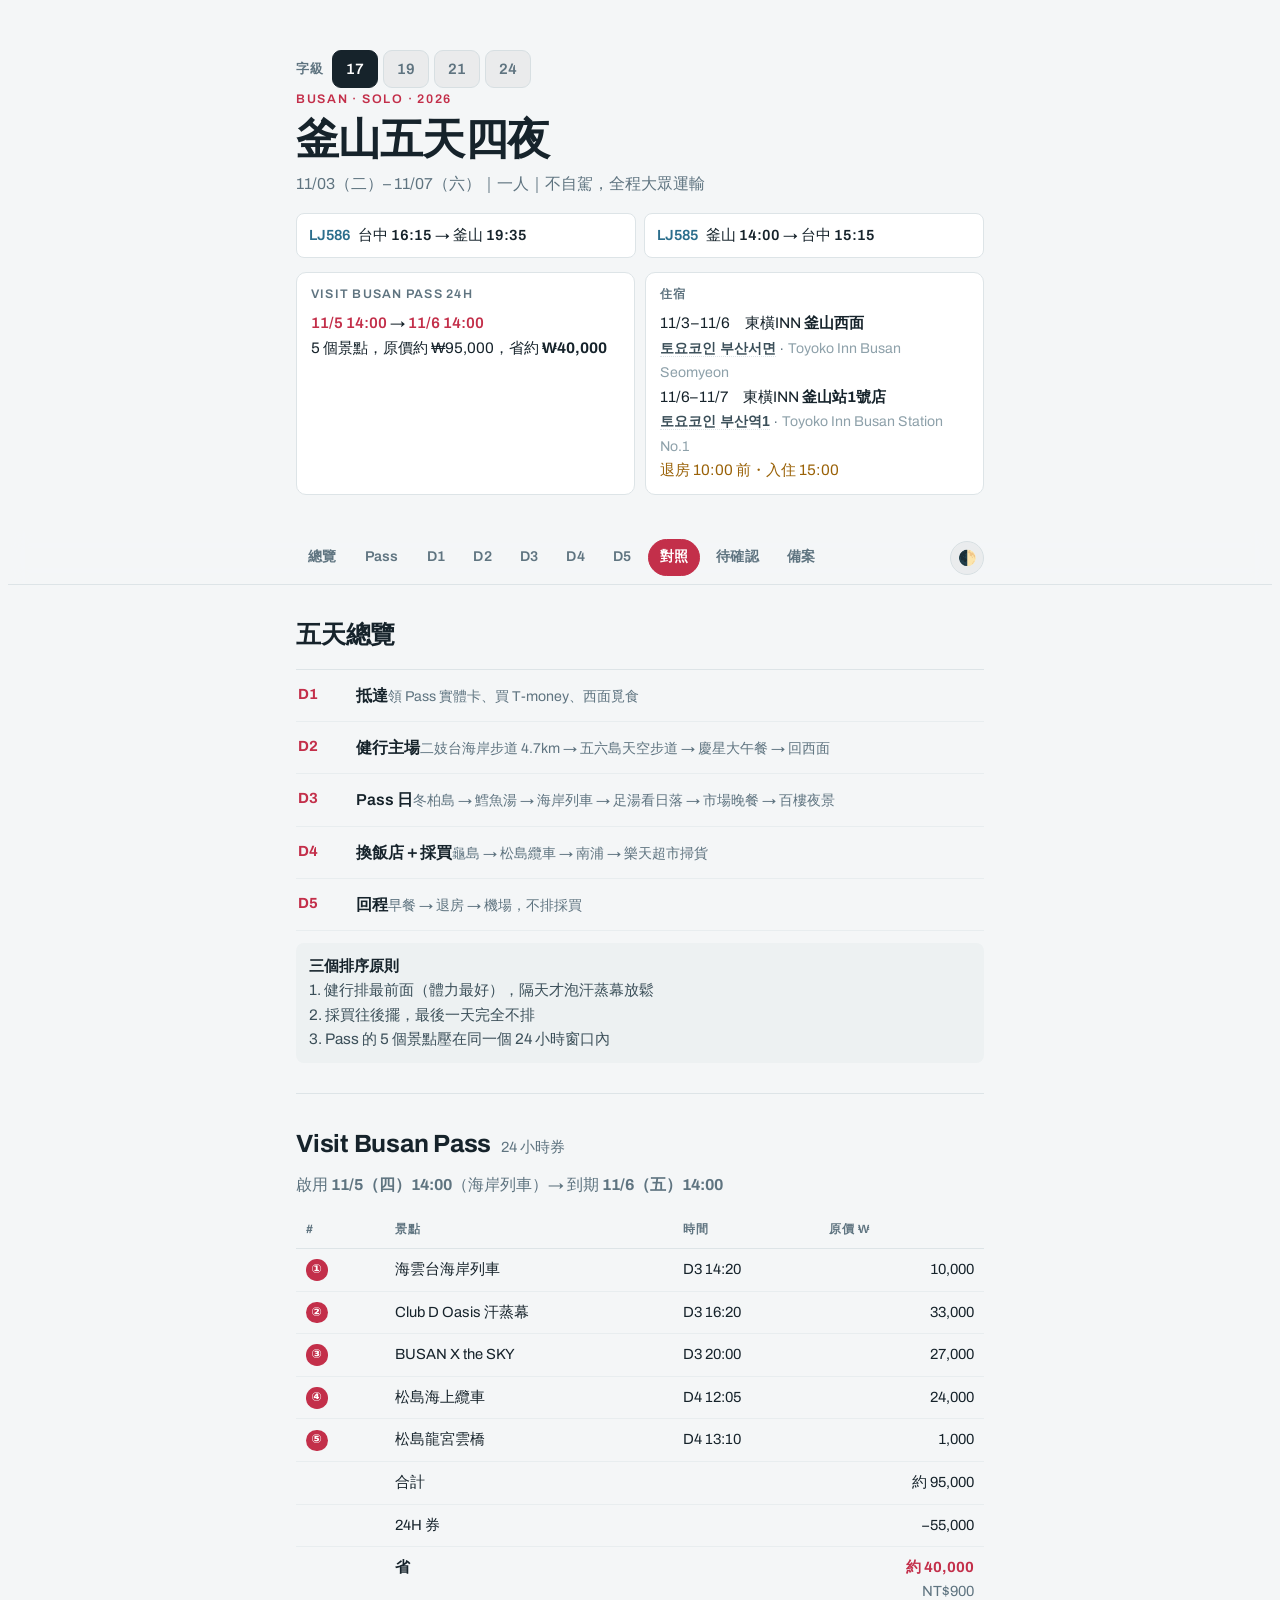
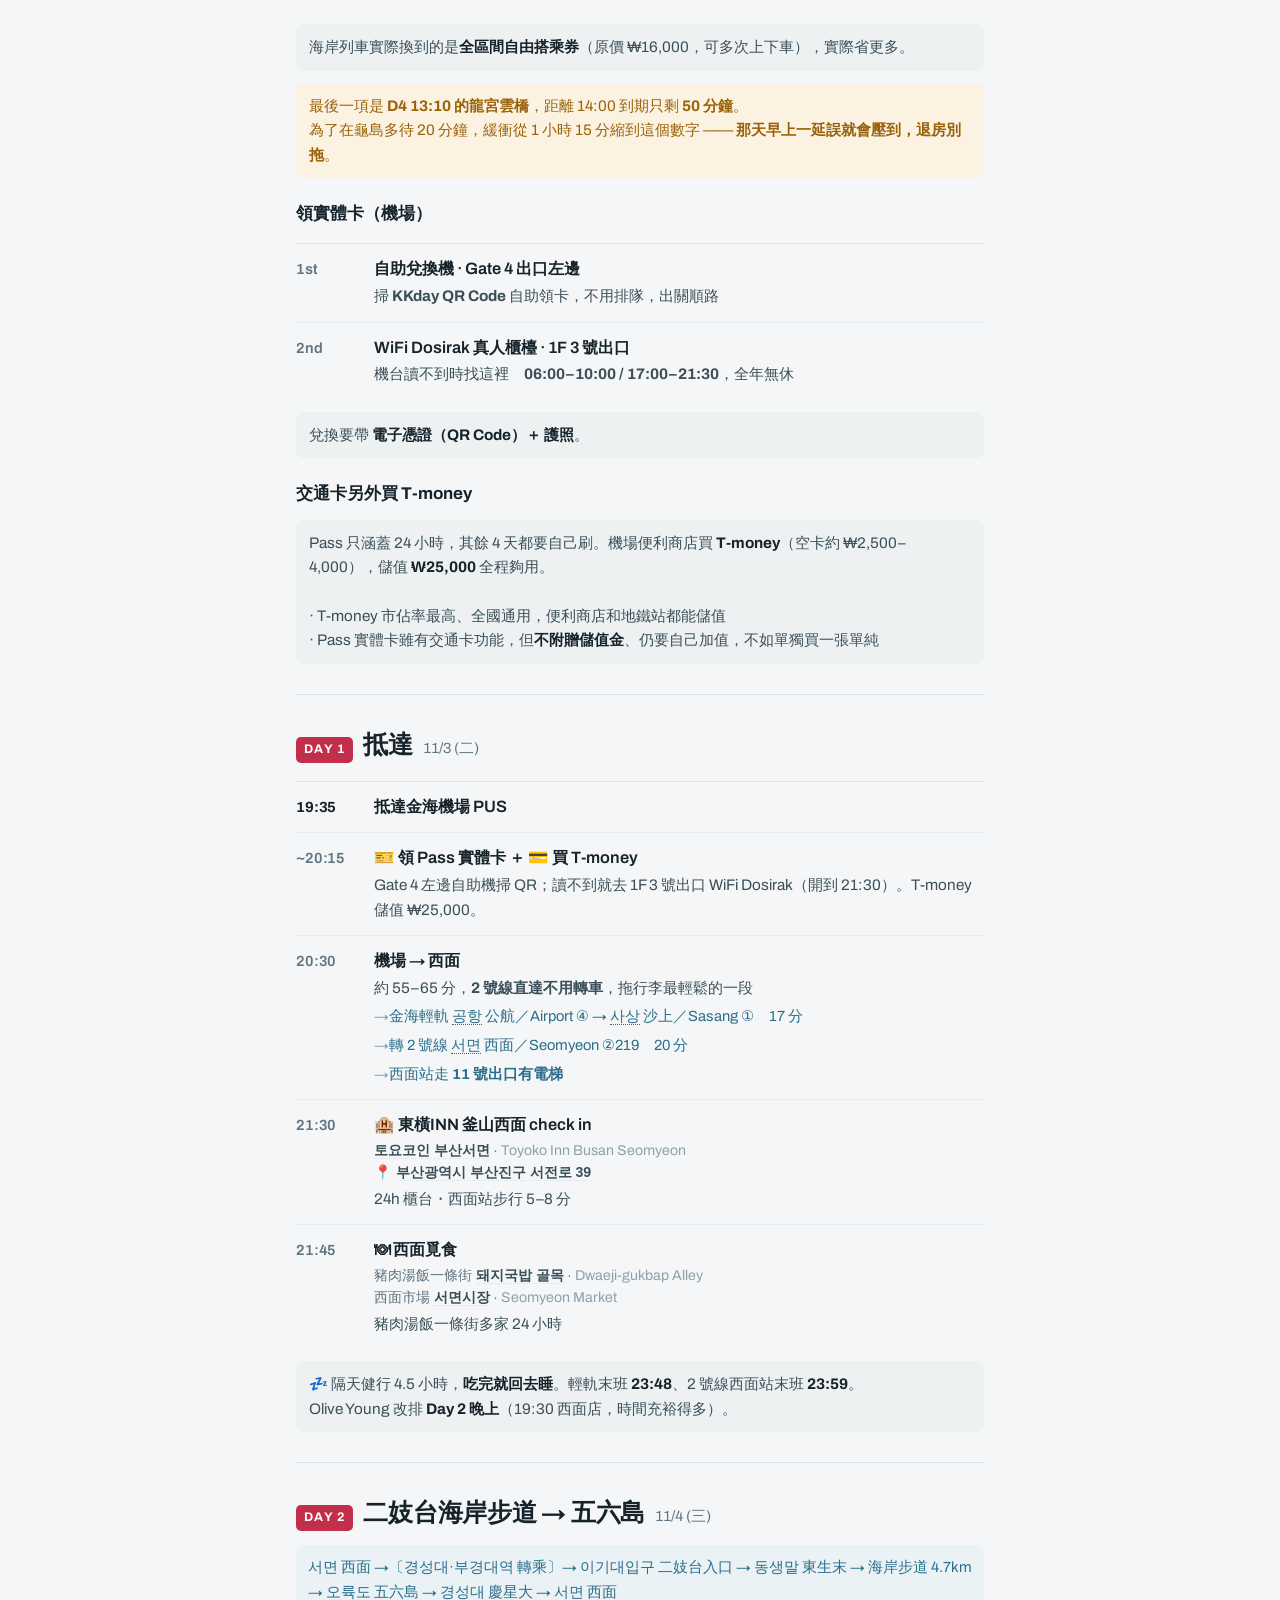
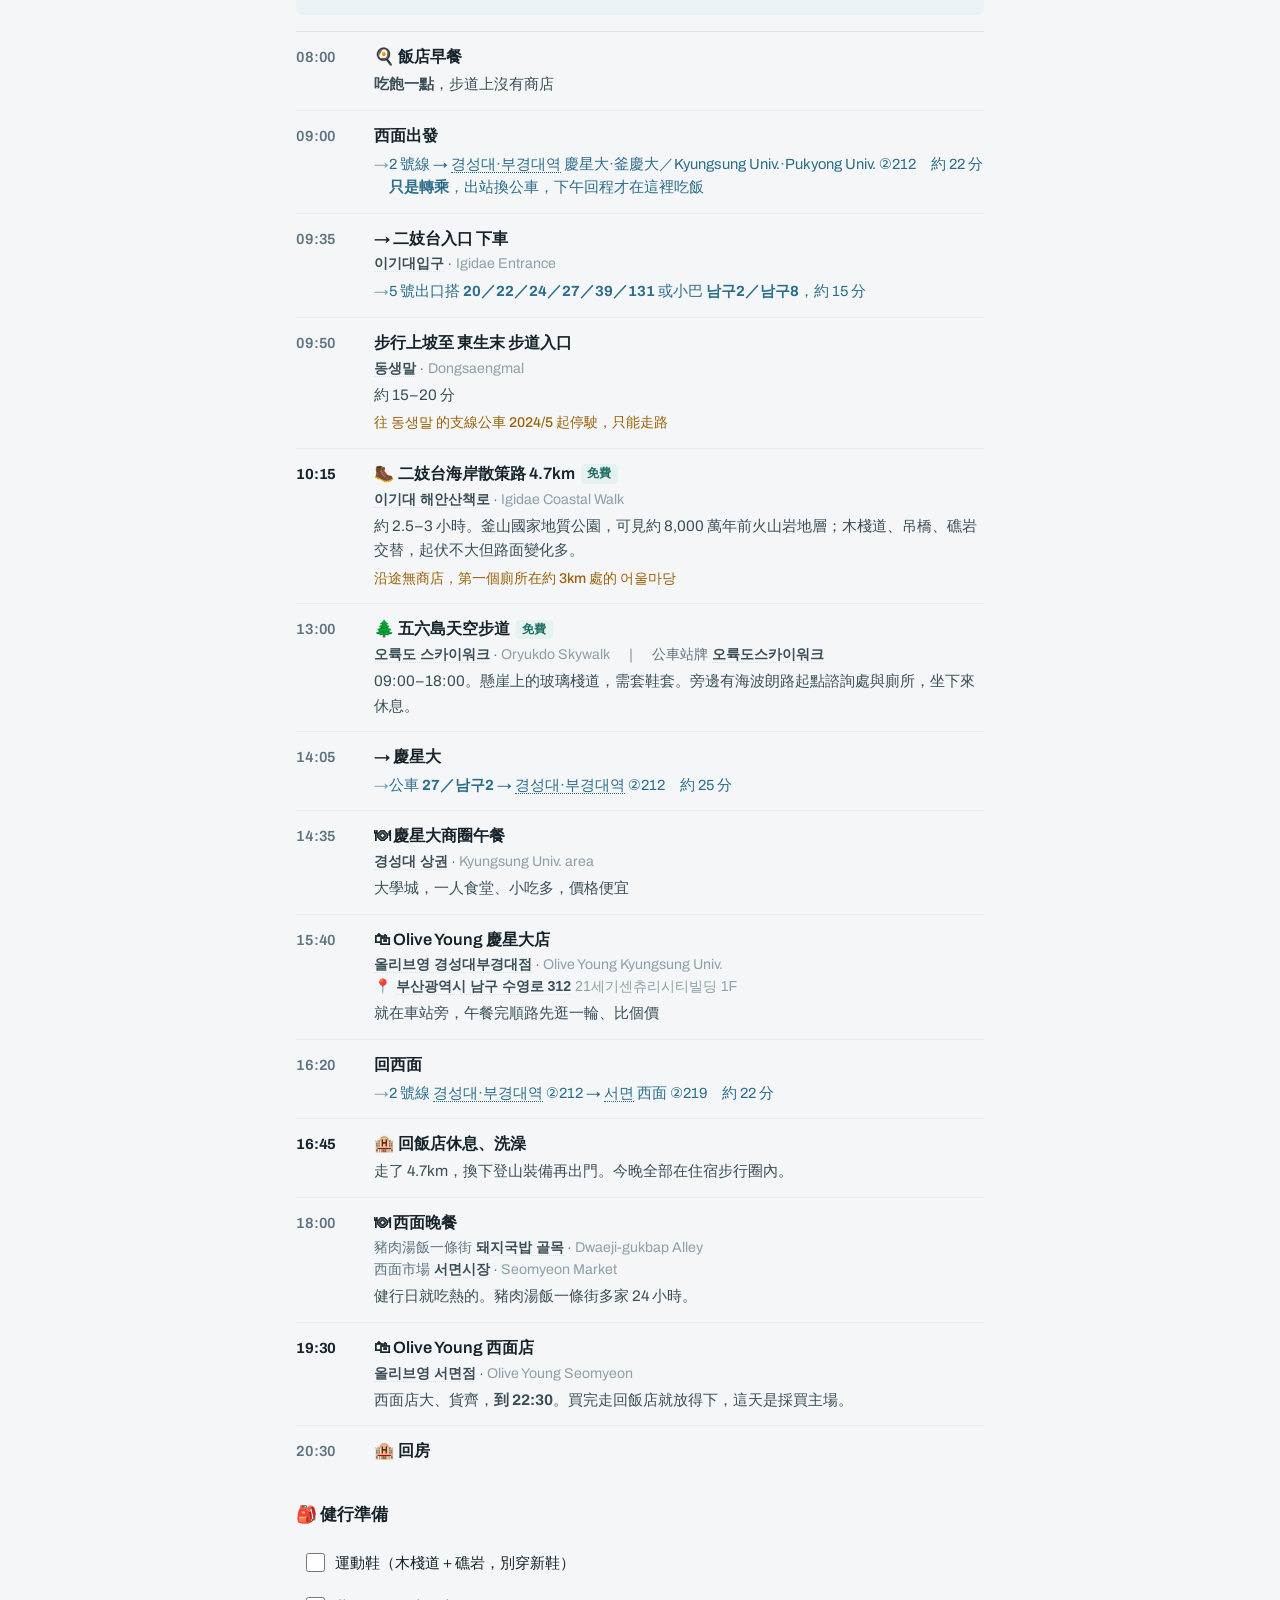
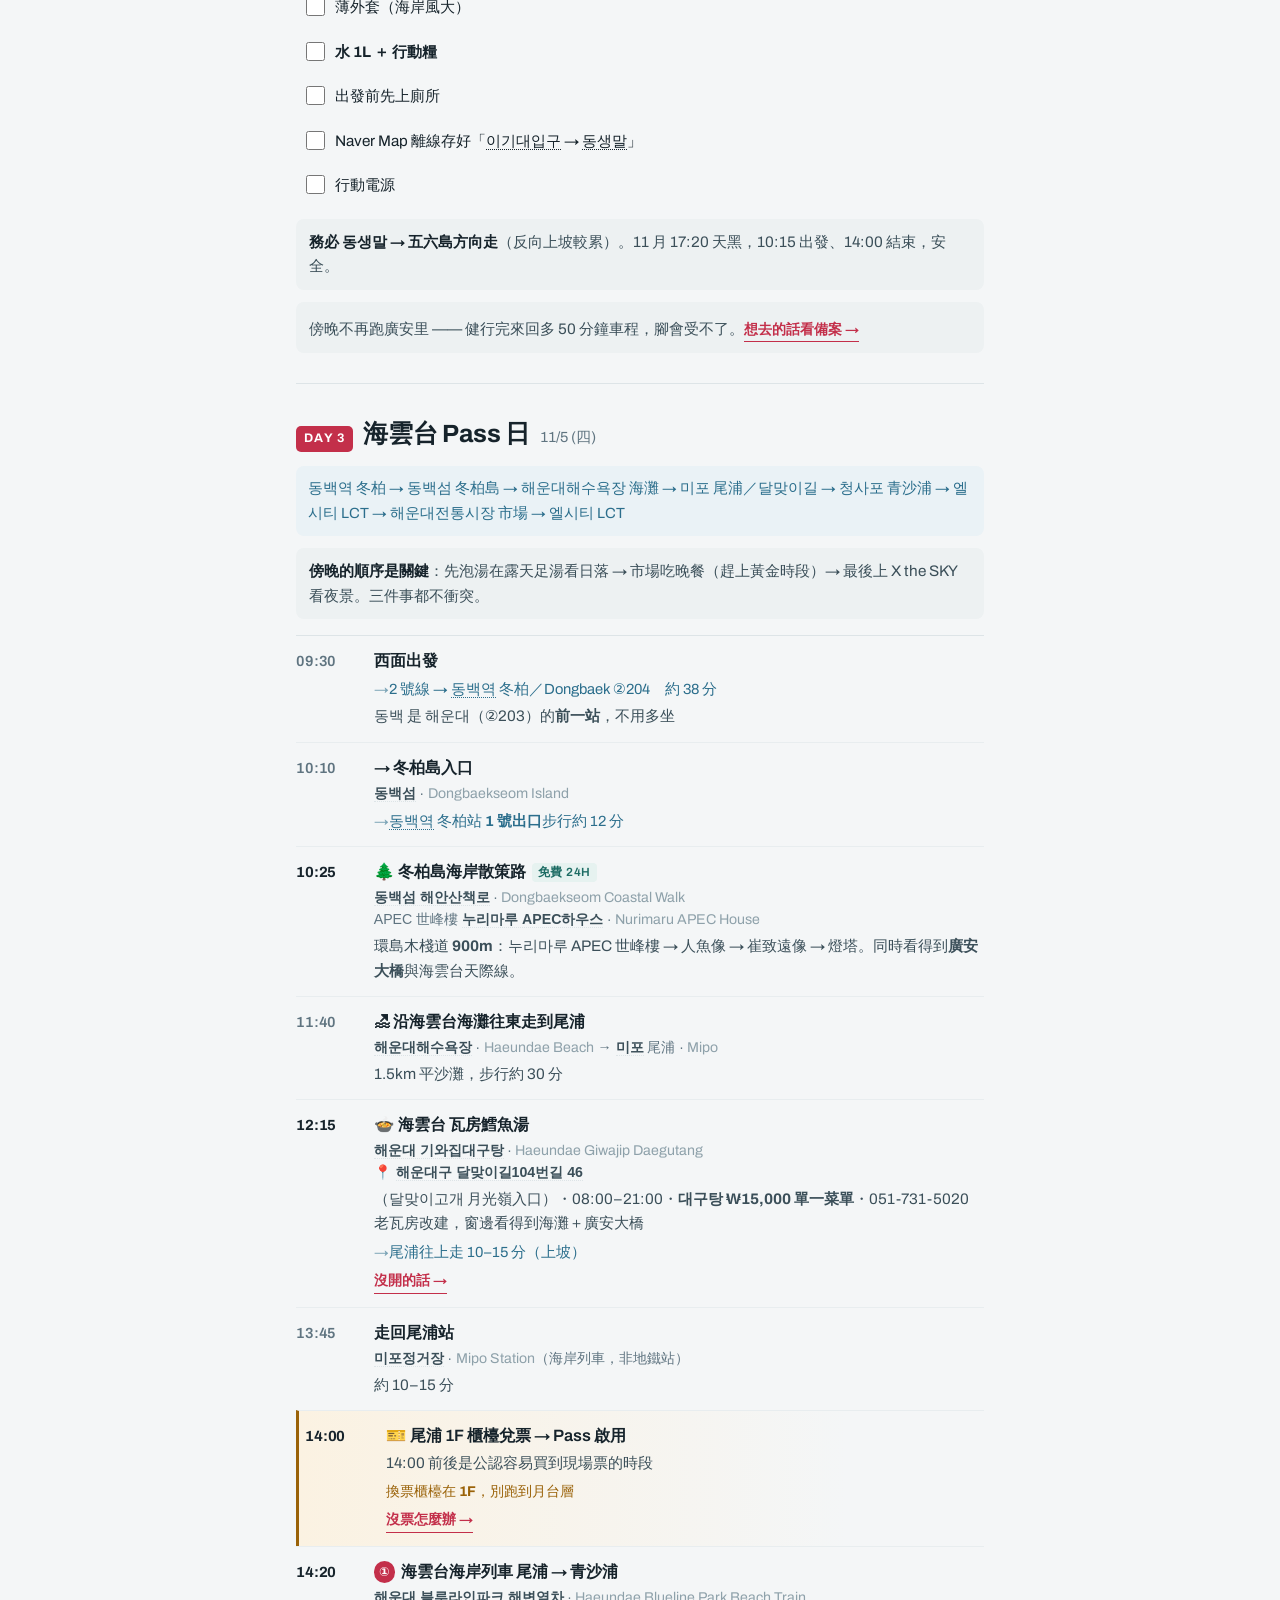
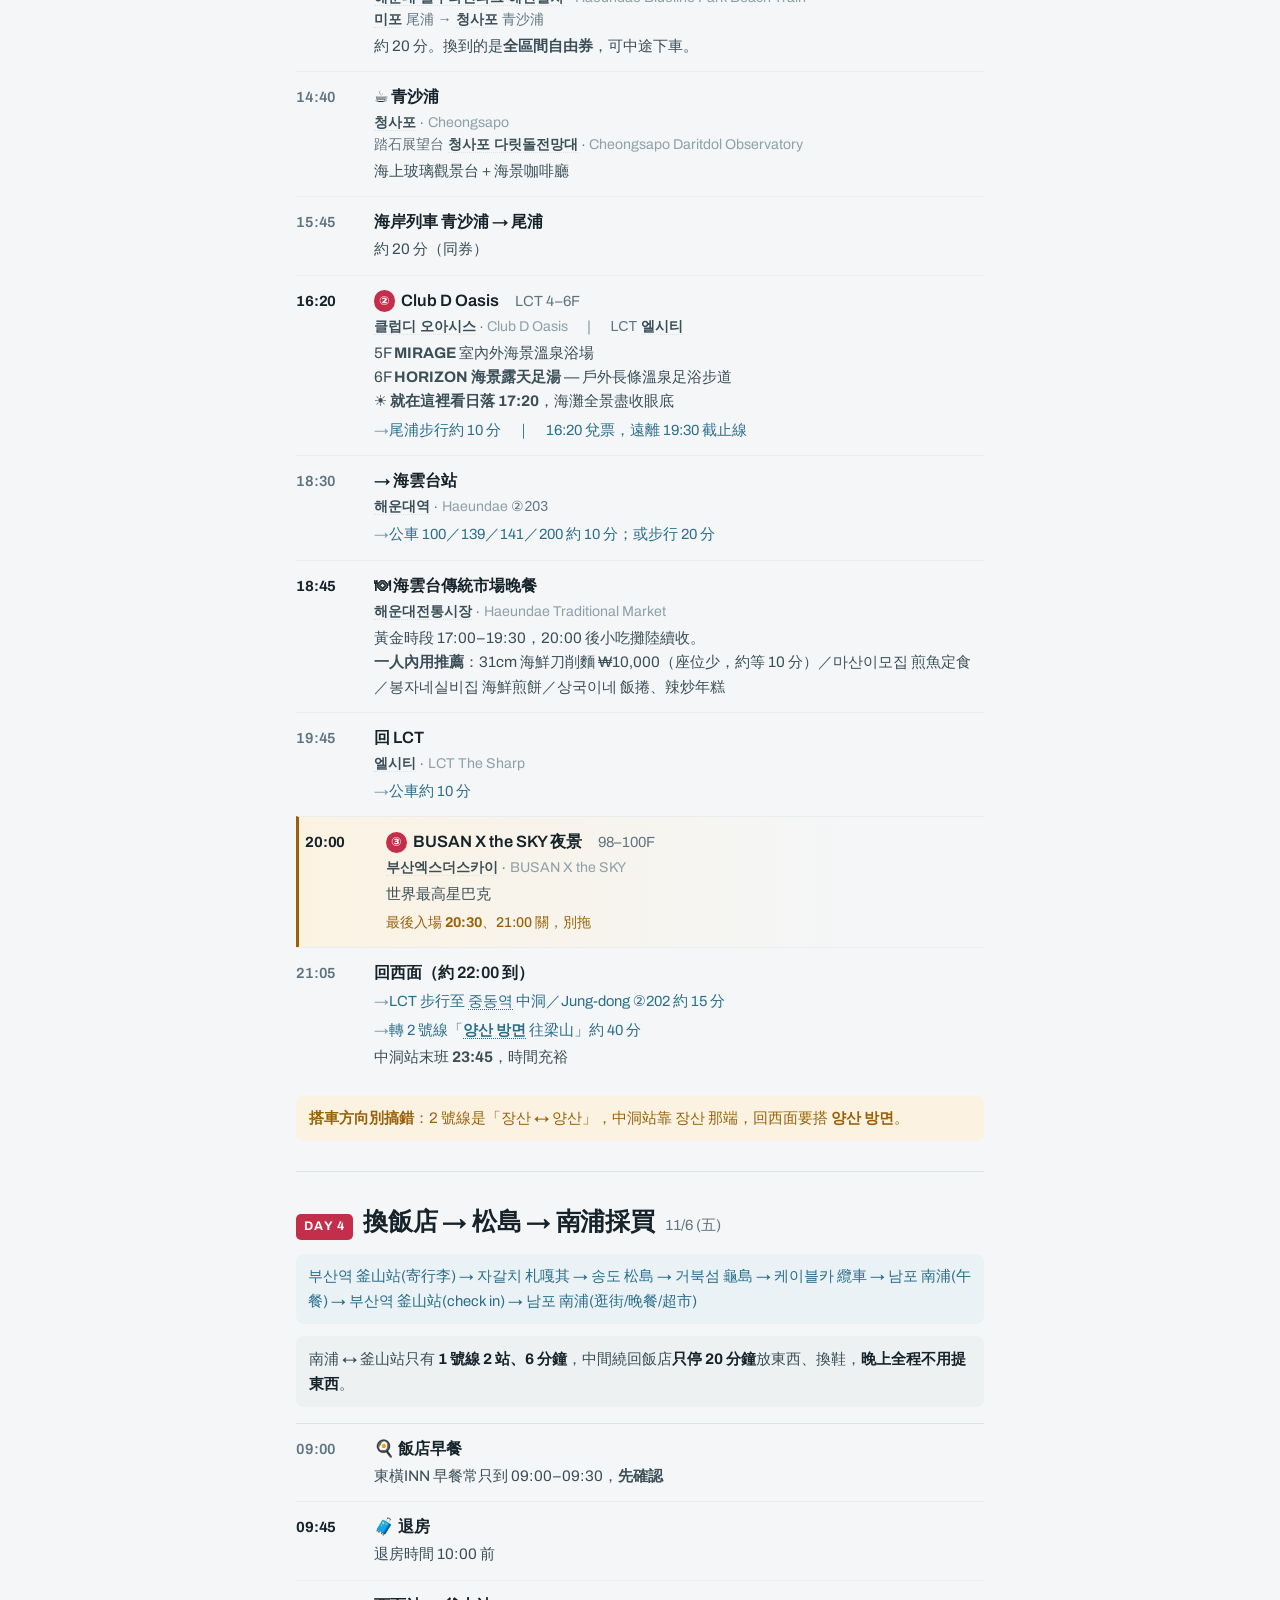
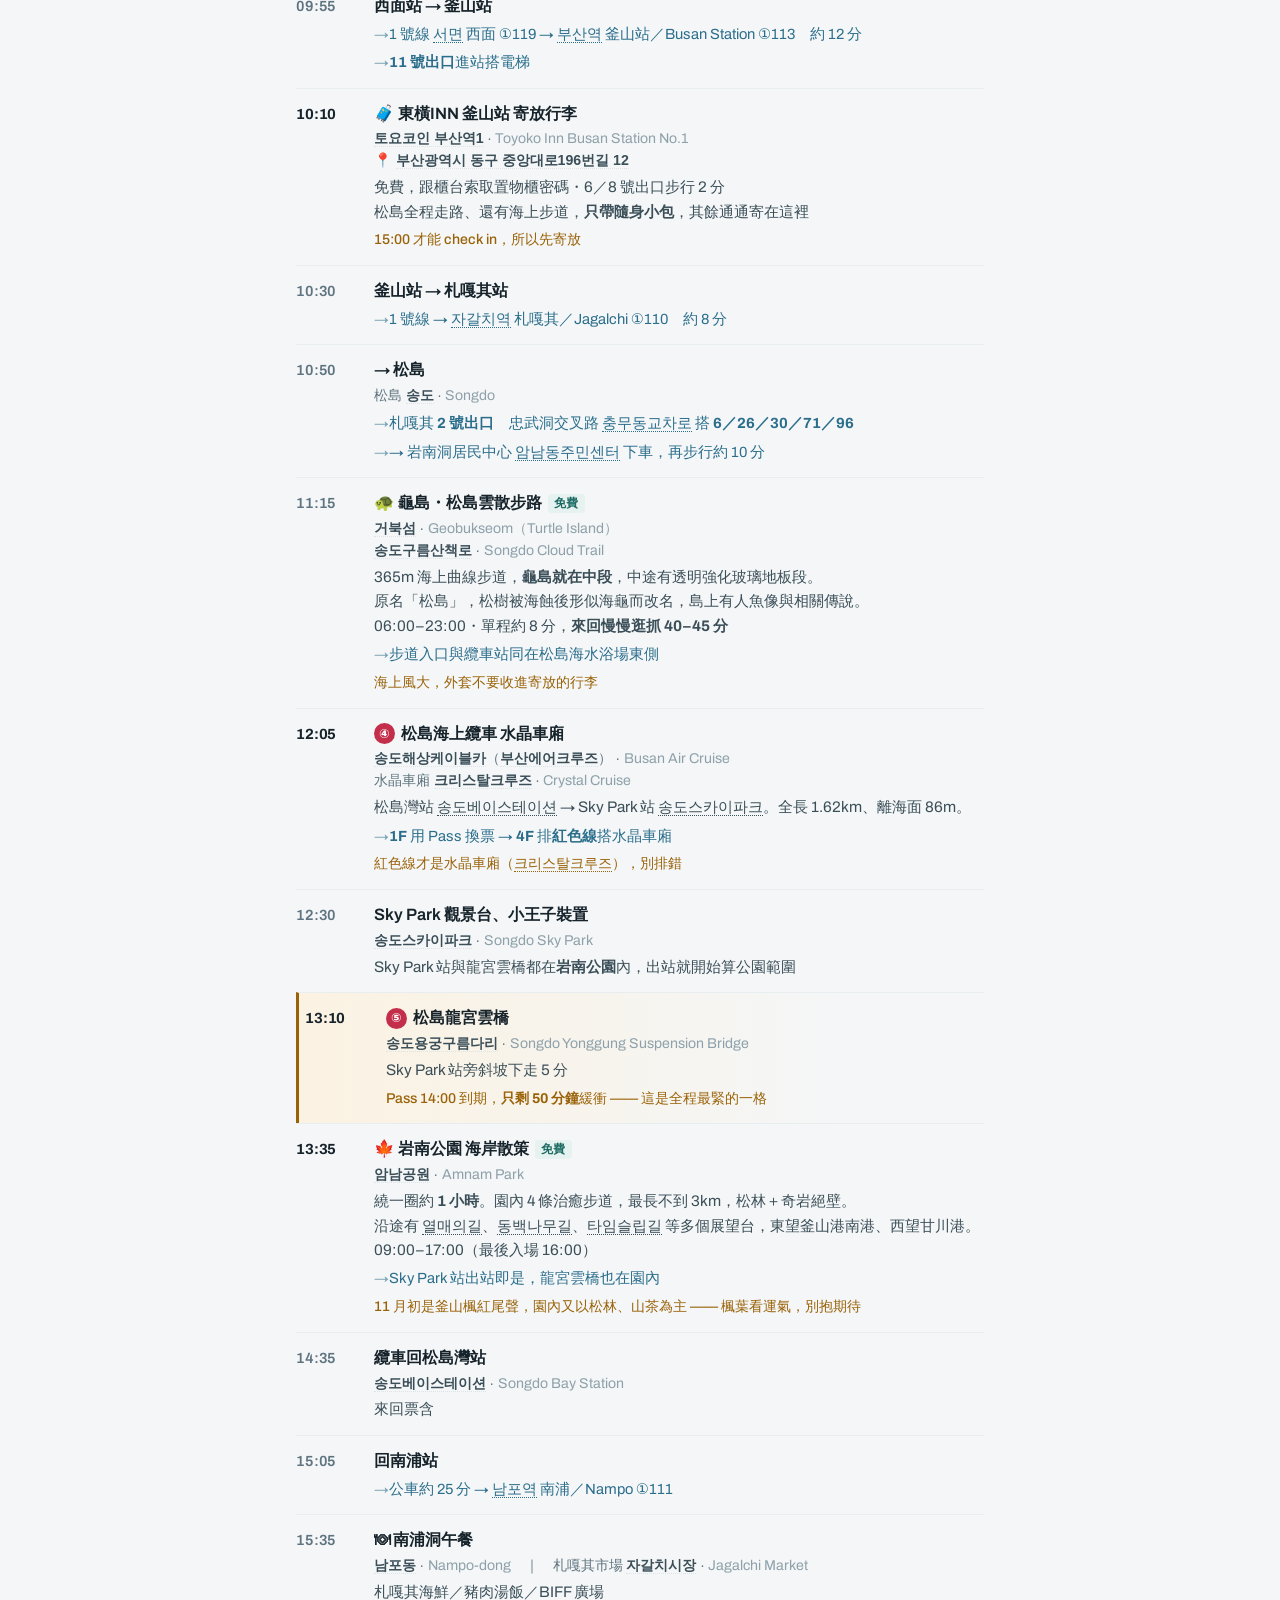
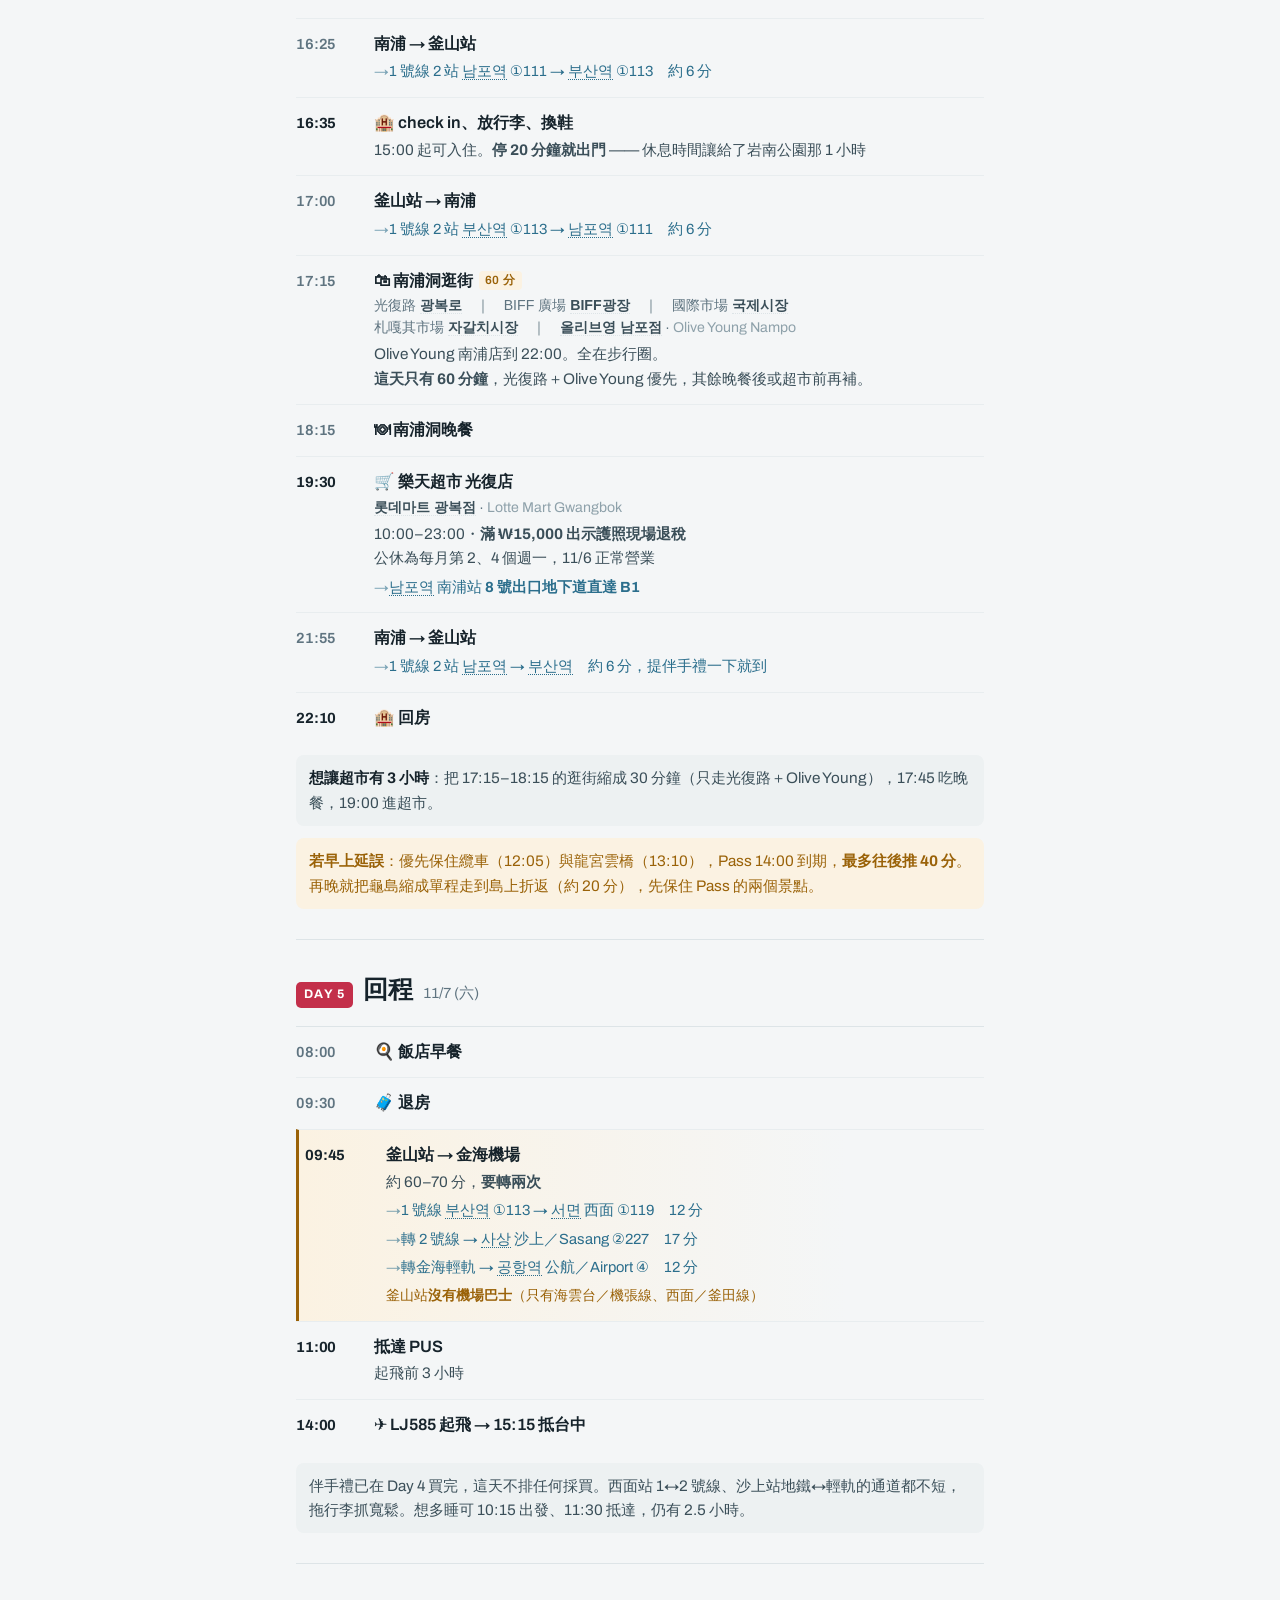
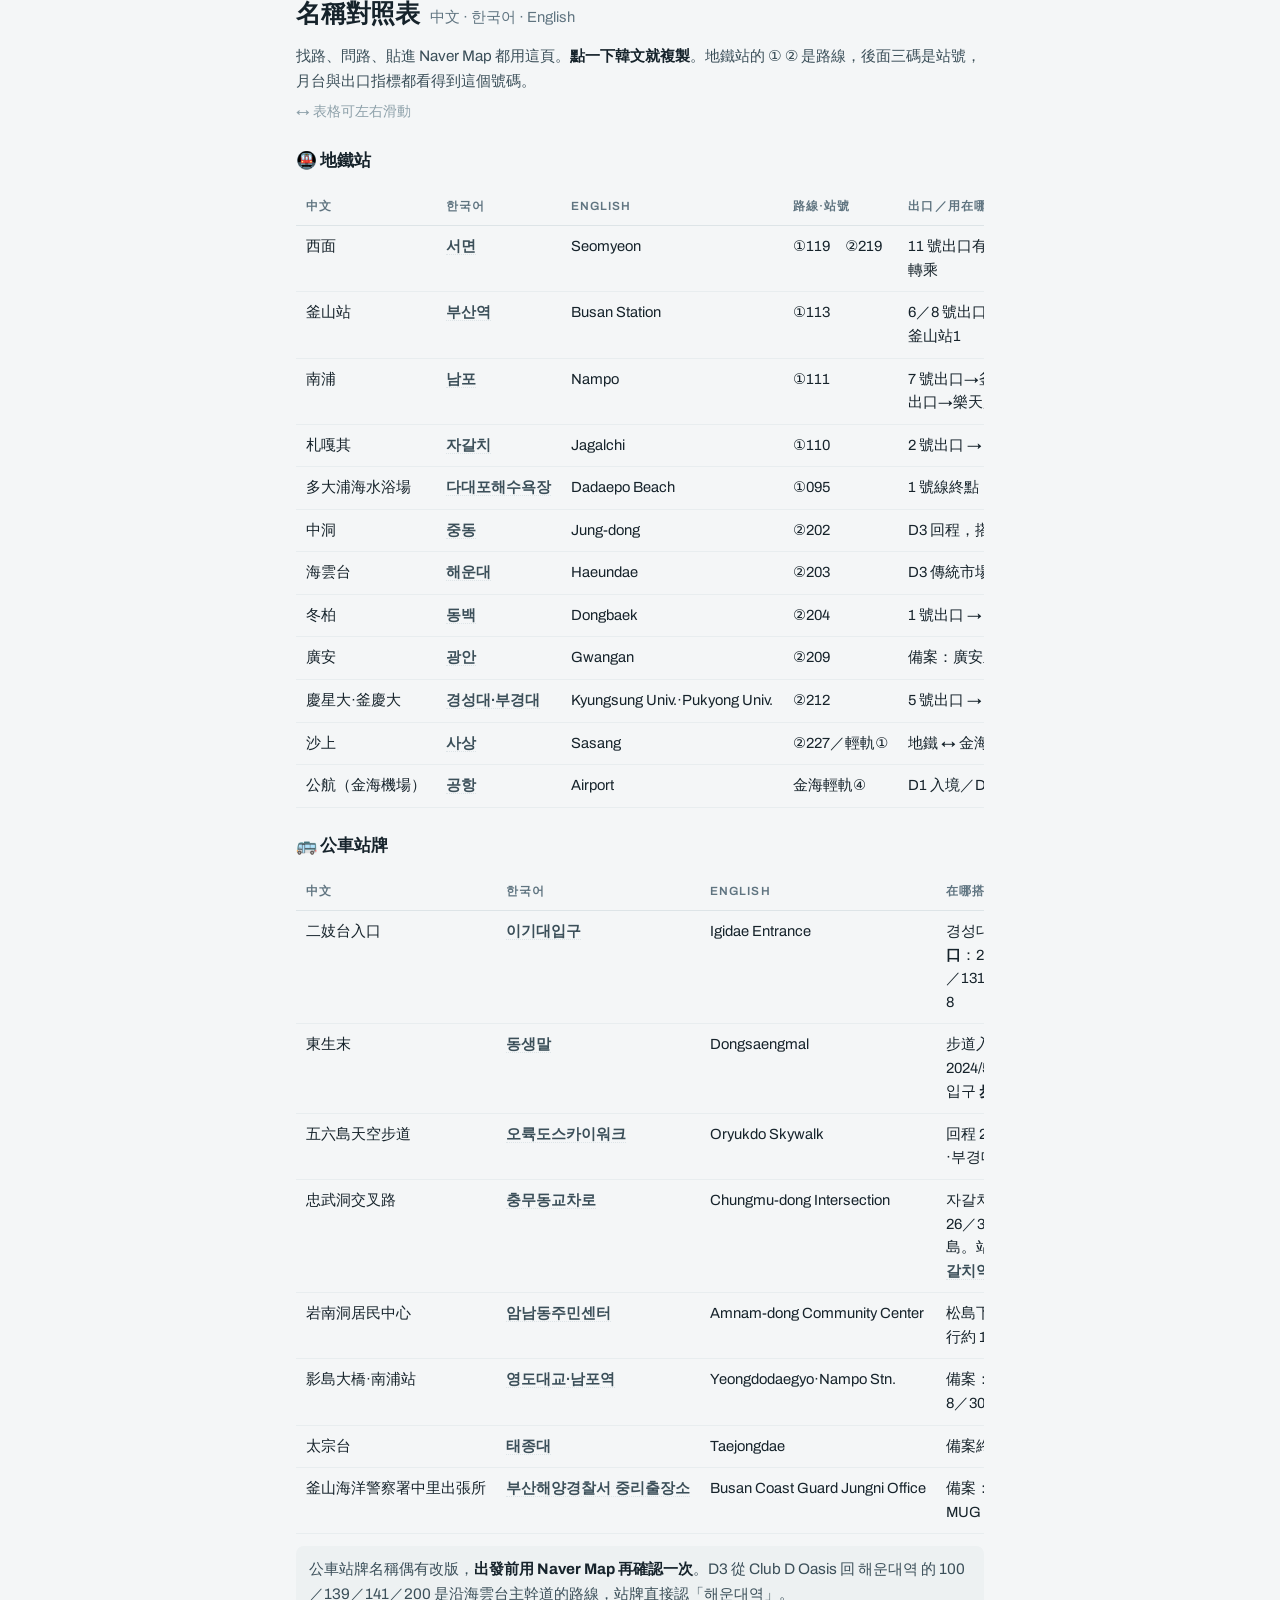
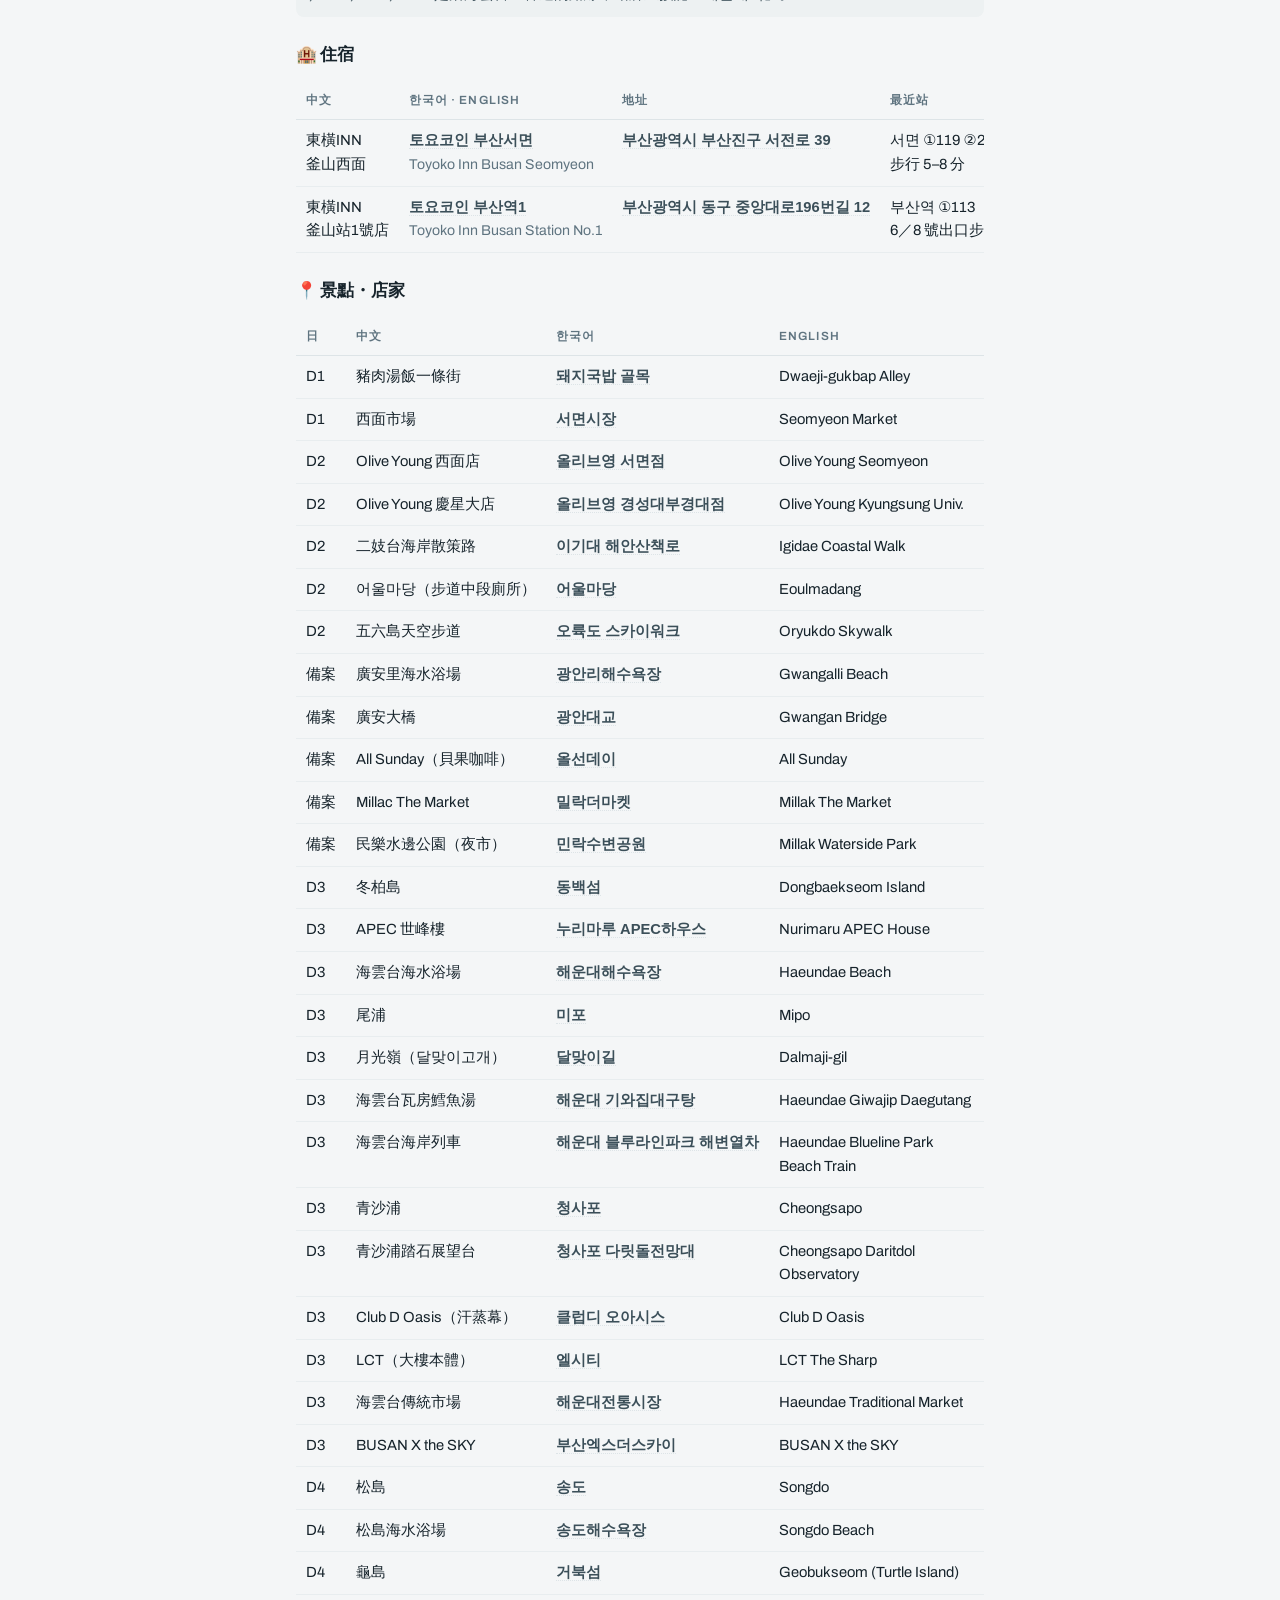
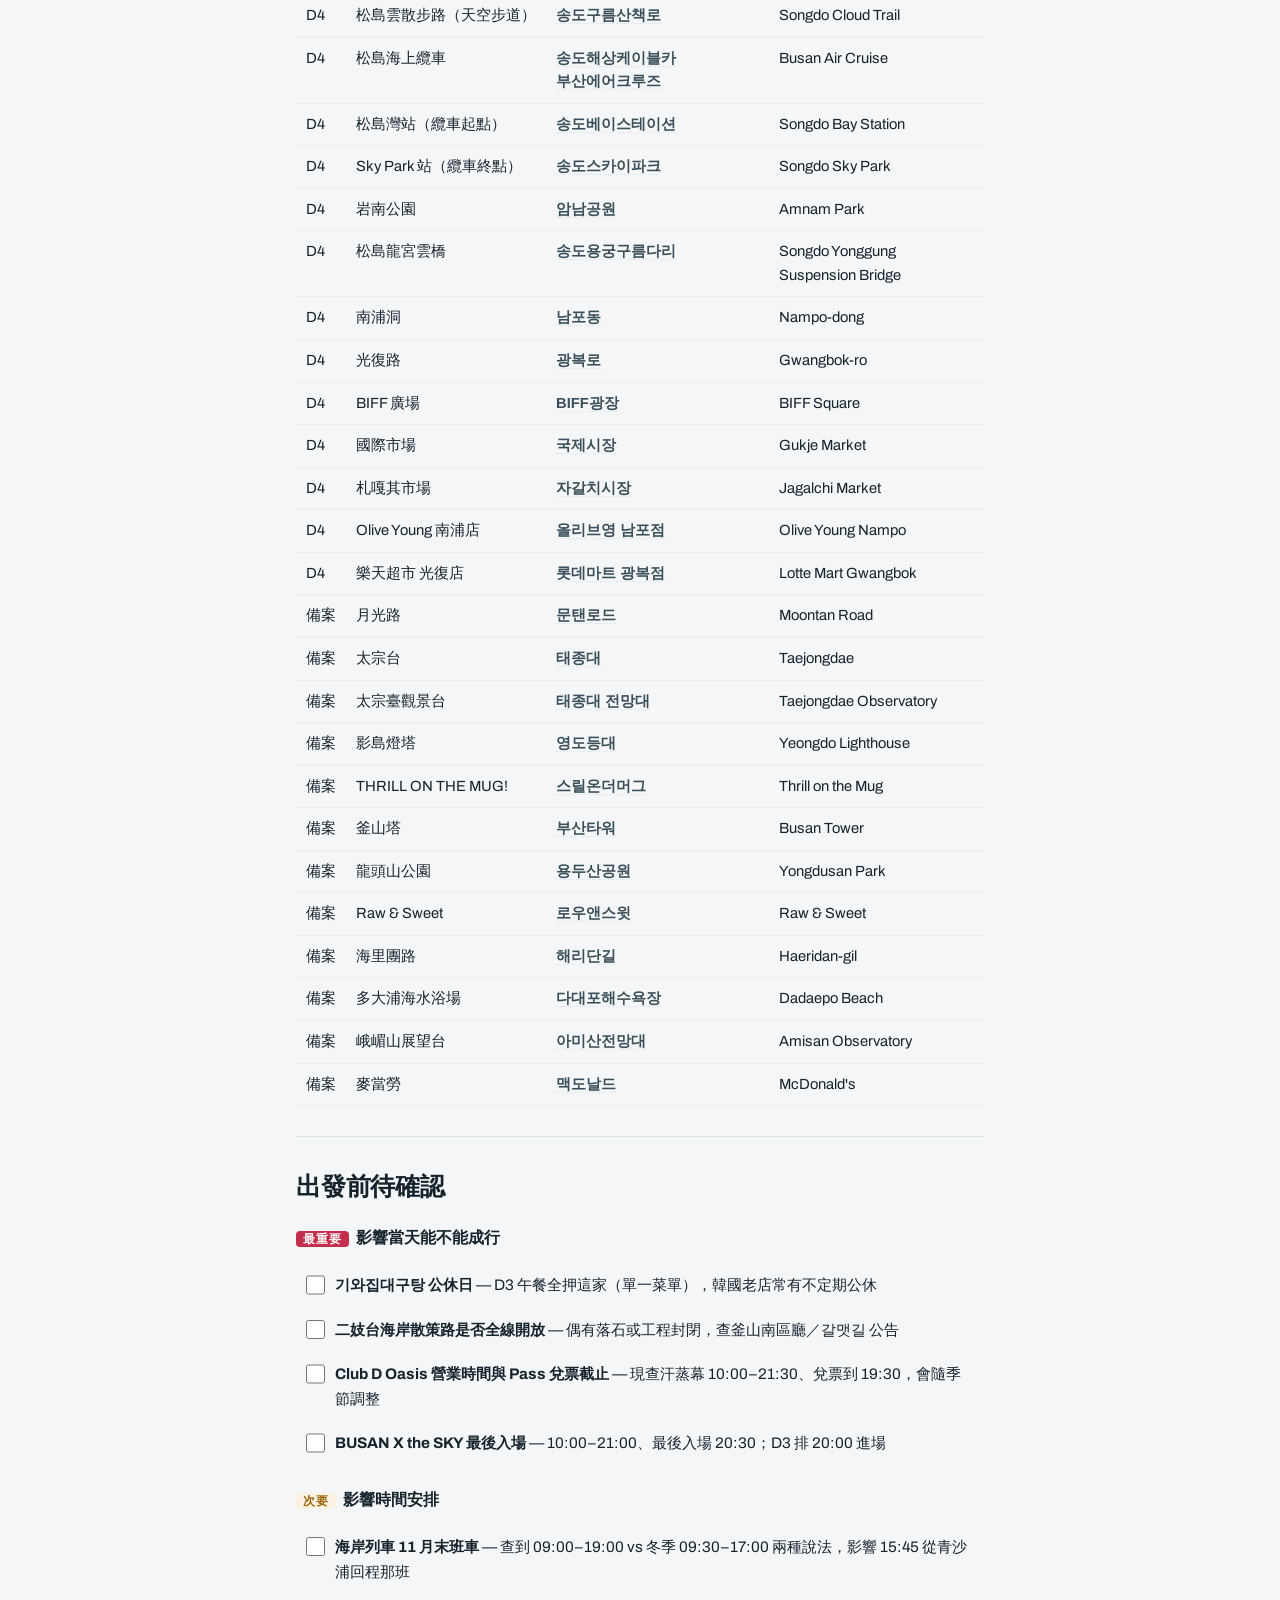
==== busan-2026/index.html @ 1b080463 "Day 4 松島：補纜車現場動線、加入岩南公園散策 1 小時 - ④ 松島海上纜車那格補上現場流程：1F 用 Pass 換票 → 4F 排紅色線搭   水晶車廂，並加橘色警示提醒別排錯線（沿用 Day" ====
<!DOCTYPE html>
<html lang="zh-Hant">
<head>
<meta charset="utf-8">
<meta name="viewport" content="width=device-width, initial-scale=1">
<meta name="color-scheme" content="light dark">
<meta name="robots" content="noindex, nofollow">
<title>釜山五天四夜</title>
<link rel="preconnect" href="https://fonts.googleapis.com">
<link rel="preconnect" href="https://fonts.gstatic.com" crossorigin>
<link rel="stylesheet" href="https://fonts.googleapis.com/css2?family=Archivo:wght@400;500;600;700&display=swap">
<script>try{var d=document.documentElement,t=localStorage.getItem("travelsite.theme");if(t==="light"||t==="dark")d.setAttribute("data-theme",t);var f=parseFloat(localStorage.getItem("travelsite.fontscale"));if(f>0)d.style.setProperty("--fs",f/15);}catch(e){}</script>
<link rel="stylesheet" href="../assets/theme.css">
<script defer src="../assets/theme.js"></script>
<style>
  :root{
    --bg:#F4F6F7;
    --surface:#FFFFFF;
    --surface-2:#EDF1F2;
    --ink:#16232B;
    --body:#3B4F59;
    --muted:#5F7480;
    --faint:#8EA1AA;
    --line:#DDE4E7;
    --line-soft:#E8EDEF;
    --camellia:#C32F4A;
    --camellia-soft:#FBEDEF;
    --sea:#2B6E8C;
    --sea-soft:#EAF2F6;
    --on-camellia:#FFFFFF;
    --warn:#9A6208;
    --warn-soft:#FBF2E2;
    --ok:#1C6B63;
    --ok-soft:#E6F2F0;

    --cjk:"PingFang TC","Hiragino Sans TC","Microsoft JhengHei","Noto Sans CJK TC","Noto Sans TC","Apple SD Gothic Neo","Malgun Gothic",sans-serif;
    --latin:"Archivo",system-ui,-apple-system,"Segoe UI",sans-serif;
    --ko:"Apple SD Gothic Neo","Malgun Gothic","Noto Sans KR","Noto Sans CJK KR",var(--cjk);
    --font:var(--latin),var(--cjk);

    --rail:calc(58px * var(--fs));
    --gutter:16px;
    --maxw:720px;
  }
  @media (prefers-color-scheme:dark){
    :root:not([data-theme="light"]){
      --bg:#0D161B;
      --surface:#16222A;
      --surface-2:#1C2B34;
      --ink:#F2F7F9;
      --body:#D2DEE4;
      --muted:#A9BBC4;
      --faint:#8A9EA8;
      --line:#384C57;
      --line-soft:#2B3C45;
      --camellia:#FF8098;
      --camellia-soft:#3A1F26;
      --sea:#8ACFEA;
      --sea-soft:#15303C;
      --on-camellia:#1A0D11;
      --warn:#FFCB73;
      --warn-soft:#352A12;
      --ok:#87DCCB;
      --ok-soft:#12302B;
    }
  }
  :root[data-theme="dark"]{
    --bg:#0D161B;
    --surface:#16222A;
    --surface-2:#1C2B34;
    --ink:#F2F7F9;
    --body:#D2DEE4;
    --muted:#A9BBC4;
    --faint:#8A9EA8;
    --line:#384C57;
    --line-soft:#2B3C45;
    --camellia:#FF8098;
    --camellia-soft:#3A1F26;
    --sea:#8ACFEA;
    --sea-soft:#15303C;
    --on-camellia:#1A0D11;
    --warn:#FFCB73;
    --warn-soft:#352A12;
    --ok:#87DCCB;
    --ok-soft:#12302B;
  }

  *{box-sizing:border-box}
  body{
    background:var(--bg);
    color:var(--ink);
    font-family:var(--font);
    font-size:calc(15px * var(--fs));
    line-height:1.6;
    -webkit-text-size-adjust:100%;
  }
  .wrap{max-width:var(--maxw);margin:0 auto;padding-inline:var(--gutter)}

  /* ---------- masthead ---------- */
  .mast{padding-block:28px 18px}
  .eyebrow{
    font-family:var(--latin);
    font-size:calc(11px * var(--fs));font-weight:600;letter-spacing:.14em;text-transform:uppercase;
    color:var(--camellia);
  }
  h1{
    margin:6px 0 0;
    font-size:clamp(calc(28px * var(--fs)),8vw,calc(38px * var(--fs)));font-weight:700;letter-spacing:-.02em;line-height:1.1;
    text-wrap:balance;
  }
  .sub{margin:8px 0 0;color:var(--muted);font-size:calc(14px * var(--fs))}
  .flights{
    margin-top:16px;display:flex;flex-wrap:wrap;gap:8px;
  }
  .flight{
    flex:1 1 220px;
    display:flex;align-items:baseline;gap:8px;
    padding:10px 12px;border:1px solid var(--line);border-radius:8px;
    background:var(--surface);
    font-size:calc(13px * var(--fs));
  }
  .flight b{font-family:var(--latin);font-variant-numeric:tabular-nums;font-weight:600}
  .flight .code{color:var(--sea);font-weight:600;font-family:var(--latin)}

  /* ---------- key strip ---------- */
  .keys{display:grid;gap:10px;margin-top:14px}
  @media(min-width:560px){.keys{grid-template-columns:1fr 1fr}}
  .key{
    background:var(--surface);border:1px solid var(--line);border-radius:10px;padding:12px 14px;
  }
  .key h3{
    margin:0 0 6px;font-size:calc(11px * var(--fs));font-weight:600;letter-spacing:.1em;text-transform:uppercase;
    color:var(--muted);font-family:var(--latin);
  }
  .key p{margin:0;font-size:calc(13.5px * var(--fs))}
  .key .big{font-family:var(--latin);font-weight:600;font-variant-numeric:tabular-nums;color:var(--camellia)}

  /* ---------- sticky nav ---------- */
  nav{
    position:sticky;top:env(safe-area-inset-top,0px);z-index:40;
    background:var(--bg);
    background:color-mix(in srgb,var(--bg) 88%,transparent);
    backdrop-filter:blur(10px);-webkit-backdrop-filter:blur(10px);
    border-bottom:1px solid var(--line);
    margin-top:18px;
  }
  nav .themebar{max-width:var(--maxw);margin:0 auto;padding-right:var(--gutter)}
  .navin{
    display:flex;gap:4px;overflow-x:auto;padding:8px var(--gutter);
    scrollbar-width:none;
  }
  .navin::-webkit-scrollbar{display:none}
  nav a{
    flex:0 0 auto;
    font-family:var(--latin);font-size:calc(12.5px * var(--fs));font-weight:600;letter-spacing:.02em;
    color:var(--muted);text-decoration:none;
    padding:6px 11px;border-radius:999px;white-space:nowrap;
    border:1px solid transparent;
  }
  nav a:hover{color:var(--ink)}
  nav a.on{background:var(--camellia);color:var(--on-camellia);border-color:var(--camellia)}

  /* ---------- overview ---------- */
  section{padding-block:30px;scroll-margin-top:72px}
  .sechead{display:flex;align-items:baseline;gap:10px;flex-wrap:wrap;margin-bottom:4px}
  h2{
    margin:0;font-size:calc(22px * var(--fs));font-weight:700;letter-spacing:-.01em;
  }
  .daytag{
    font-family:var(--latin);font-size:calc(11px * var(--fs));font-weight:700;letter-spacing:.12em;text-transform:uppercase;
    color:var(--on-camellia);background:var(--camellia);padding:3px 8px;border-radius:5px;
  }
  .dateline{font-family:var(--latin);font-size:calc(13px * var(--fs));color:var(--muted);font-variant-numeric:tabular-nums}
  .route{
    margin:12px 0 0;padding:10px 12px;border-radius:8px;
    background:var(--sea-soft);color:var(--sea);
    font-size:calc(13px * var(--fs));line-height:1.7;word-break:break-word;
  }
  .note{
    margin:12px 0 0;padding:11px 13px;border-radius:8px;
    background:var(--surface-2);font-size:calc(13.5px * var(--fs));color:var(--body);
  }
  .note b{color:var(--ink)}
  .note.warn{background:var(--warn-soft);color:var(--warn)}
  .note.warn b{color:var(--warn)}

  /* ---------- overview grid ---------- */
  .ov{margin-top:14px;border-top:1px solid var(--line)}
  .ov a{
    display:grid;grid-template-columns:46px 1fr;gap:12px;
    padding:12px 2px;border-bottom:1px solid var(--line-soft);
    text-decoration:none;color:inherit;align-items:start;
  }
  .ov a:hover{background:var(--surface-2)}
  .ov .d{font-family:var(--latin);font-weight:700;font-size:calc(13px * var(--fs));color:var(--camellia);padding-top:1px}
  .ov .t{font-weight:600;font-size:calc(14px * var(--fs))}
  .ov .m{color:var(--muted);font-size:calc(12.5px * var(--fs));margin-top:2px}

  /* ---------- timeline ---------- */
  .tl{margin-top:16px}
  .row{
    display:grid;grid-template-columns:var(--rail) 1fr;gap:12px;
    padding:13px 0 13px 0;border-top:1px solid var(--line-soft);
    align-items:start;
  }
  .row:first-child{border-top:1px solid var(--line)}
  .time{
    font-family:var(--latin);font-weight:600;font-size:calc(13px * var(--fs));
    font-variant-numeric:tabular-nums;letter-spacing:-.01em;
    color:var(--muted);padding-top:1px;white-space:nowrap;
  }
  .row.key-row .time{color:var(--ink);font-weight:700}
  .row.pin{
    border-left:3px solid var(--warn);
    padding-left:9px;
    background:linear-gradient(90deg,var(--warn-soft),transparent 80%);
  }
  .row.pin .time{margin-left:-3px}
  .what{min-width:0}
  .what .h{font-weight:600;font-size:calc(14.5px * var(--fs));line-height:1.45}
  .what .d{color:var(--body);font-size:calc(13.5px * var(--fs));margin-top:3px}
  .what .go{
    color:var(--sea);font-size:calc(13px * var(--fs));margin-top:5px;
    position:relative;padding-left:15px;
  }
  .what .go::before{content:"→";position:absolute;left:0;top:0;opacity:.6}
  .what .warnline{color:var(--warn);font-size:calc(12.5px * var(--fs));margin-top:5px;font-weight:500}

  .tok{
    display:inline-flex;align-items:center;justify-content:center;
    width:calc(19px * var(--fs));height:calc(19px * var(--fs));border-radius:50%;
    background:var(--camellia);color:var(--on-camellia);
    font-family:var(--latin);font-size:calc(11px * var(--fs));font-weight:700;
    margin-right:6px;vertical-align:1px;
  }
  .free{
    display:inline-block;font-family:var(--latin);font-size:calc(10.5px * var(--fs));font-weight:600;
    letter-spacing:.06em;text-transform:uppercase;
    color:var(--ok);background:var(--ok-soft);padding:1px 6px;border-radius:4px;
    margin-left:6px;vertical-align:1.5px;
  }
  .jump{
    display:inline-block;margin-top:6px;font-size:calc(12.5px * var(--fs));font-weight:600;
    color:var(--camellia);text-decoration:none;
    border-bottom:1px solid currentColor;
  }

  /* ---------- tables ---------- */
  .tscroll{overflow-x:auto;margin-top:14px;-webkit-overflow-scrolling:touch}
  table{border-collapse:collapse;width:100%;font-size:calc(13px * var(--fs));min-width:min(100%,420px)}
  th,td{text-align:left;padding:9px 10px;border-bottom:1px solid var(--line-soft);vertical-align:top}
  th{
    font-family:var(--latin);font-size:calc(10.5px * var(--fs));font-weight:600;letter-spacing:.09em;text-transform:uppercase;
    color:var(--muted);border-bottom:1px solid var(--line);white-space:nowrap;
  }
  td.num{font-family:var(--latin);font-variant-numeric:tabular-nums;text-align:right;white-space:nowrap}
  tr.total td{font-weight:700;border-top:1px solid var(--line);border-bottom:none}
  tr.total td.num{color:var(--camellia)}

  /* ---------- checklist ---------- */
  .checks{margin-top:14px;display:grid;gap:2px}
  .chk{
    display:flex;gap:10px;align-items:flex-start;
    padding:9px 10px;border-radius:7px;cursor:pointer;
  }
  .chk:hover{background:var(--surface-2)}
  .chk input{
    flex:0 0 auto;width:calc(17px * var(--fs));height:calc(17px * var(--fs));margin:2px 0 0;
    accent-color:var(--camellia);cursor:pointer;
  }
  .chk span{font-size:calc(13.5px * var(--fs))}
  .chk input:checked + span{color:var(--faint);text-decoration:line-through}

  .grade{
    font-family:var(--latin);font-size:calc(10.5px * var(--fs));font-weight:700;letter-spacing:.08em;
    padding:2px 7px;border-radius:4px;margin-right:7px;
  }
  .g1{background:var(--camellia);color:var(--on-camellia)}
  .g2{background:var(--warn-soft);color:var(--warn)}
  .g3{background:var(--surface-2);color:var(--muted)}

  /* ---------- backup cards ---------- */
  .card{
    background:var(--surface);border:1px solid var(--line);border-radius:12px;
    padding:16px;margin-top:14px;
  }
  .card h3{margin:0 0 4px;font-size:calc(16px * var(--fs));font-weight:700}
  .card h4{margin:16px 0 4px;font-size:calc(13.5px * var(--fs));font-weight:700;color:var(--camellia)}
  .card p{margin:6px 0 0;font-size:calc(13.5px * var(--fs));color:var(--body)}
  .card p b,.card li b{color:var(--ink)}
  .card ul,.card ol{margin:8px 0 0;padding-left:20px;font-size:calc(13.5px * var(--fs));color:var(--body)}
  .card li{margin:4px 0}
  .card .tscroll table{font-size:calc(12.5px * var(--fs))}

  /* ---------- 中韓英對照 ---------- */
  .ko{
    margin-top:3px;font-size:calc(12.5px * var(--fs));line-height:1.55;
    color:var(--muted);font-family:var(--ko);
  }
  .ko .en{color:var(--faint);font-family:var(--latin)}
  .ko .addr{color:var(--faint)}
  [data-copy]{
    cursor:pointer;
    border-bottom:1px dotted currentColor;
  }
  .ko [data-copy],td [data-copy]{
    color:var(--body);font-weight:600;font-family:var(--ko);
    border-bottom-color:var(--line);
  }
  [data-copy]:hover{opacity:.7}
  #names table{min-width:calc(600px * var(--fs))}
  #names th,#names td{white-space:nowrap}
  #names td:last-child{white-space:normal;min-width:190px}
  #names .scrollhint{
    margin:8px 0 0;font-size:calc(12px * var(--fs));color:var(--faint);
  }
  .names-intro{margin:10px 0 0;font-size:calc(13.5px * var(--fs));color:var(--body)}
  .names-intro b{color:var(--ink)}
  h3.namehead{
    margin:24px 0 0;font-size:calc(15px * var(--fs));font-weight:700;
  }
  td .en{color:var(--muted);font-family:var(--latin);font-size:calc(12.5px * var(--fs))}
  .toast{
    position:fixed;left:50%;bottom:24px;z-index:90;
    transform:translateX(-50%) translateY(8px);
    pointer-events:none;opacity:0;
    background:var(--ink);color:var(--bg);
    font-size:calc(13px * var(--fs));font-weight:600;
    padding:8px 15px;border-radius:999px;
    transition:opacity .18s,transform .18s;
  }
  .toast.on{opacity:1;transform:translateX(-50%) translateY(0)}
  @media (prefers-reduced-motion:reduce){.toast{transition:none}}

  hr.rule{border:0;border-top:1px solid var(--line);margin:0}

  footer{
    padding-block:26px 40px;color:var(--faint);font-size:calc(12.5px * var(--fs));line-height:1.7;
  }
  footer a{color:var(--sea)}
  .srcs{margin-top:8px}
  .srcs a{margin-right:10px;white-space:nowrap}

  a:focus-visible,input:focus-visible,label:focus-visible{
    outline:2px solid var(--camellia);outline-offset:2px;border-radius:4px;
  }
  @media (prefers-reduced-motion:reduce){*{scroll-behavior:auto!important}}
  html{scroll-behavior:smooth}
</style>
</head>
<body>

<div class="wrap">
  <header class="mast">
    <div class="fsbar">
      <span class="fslabel">字級</span>
      <div class="fsgroup" id="fsGroup" role="group" aria-label="字級">
        <button class="fsbtn" type="button" data-px="17" aria-pressed="true">17</button>
        <button class="fsbtn" type="button" data-px="19" aria-pressed="false">19</button>
        <button class="fsbtn" type="button" data-px="21" aria-pressed="false">21</button>
        <button class="fsbtn" type="button" data-px="24" aria-pressed="false">24</button>
      </div>
    </div>
    <div class="eyebrow">Busan · Solo · 2026</div>
    <h1>釜山五天四夜</h1>
    <p class="sub">11/03（二）– 11/07（六）｜一人｜不自駕，全程大眾運輸</p>
    <div class="flights">
      <div class="flight"><span class="code">LJ586</span><span>台中 <b>16:15</b> → 釜山 <b>19:35</b></span></div>
      <div class="flight"><span class="code">LJ585</span><span>釜山 <b>14:00</b> → 台中 <b>15:15</b></span></div>
    </div>
    <div class="keys">
      <div class="key">
        <h3>Visit Busan Pass 24H</h3>
        <p><span class="big">11/5 14:00</span> → <span class="big">11/6 14:00</span><br>
        5 個景點，原價約 ₩95,000，省約 <b>₩40,000</b></p>
      </div>
      <div class="key">
        <h3>住宿</h3>
        <p>11/3–11/6　東橫INN <b>釜山西面</b><br>
        <span class="ko"><span data-copy>토요코인 부산서면</span> · <span class="en">Toyoko Inn Busan Seomyeon</span></span><br>
        11/6–11/7　東橫INN <b>釜山站1號店</b><br>
        <span class="ko"><span data-copy>토요코인 부산역1</span> · <span class="en">Toyoko Inn Busan Station No.1</span></span><br>
        <span style="color:var(--warn)">退房 10:00 前・入住 15:00</span></p>
      </div>
    </div>
  </header>
</div>

<nav>
  <div class="themebar">
    <div class="navin">
      <a href="#overview">總覽</a>
      <a href="#pass">Pass</a>
      <a href="#d1">D1</a>
      <a href="#d2">D2</a>
      <a href="#d3">D3</a>
      <a href="#d4">D4</a>
      <a href="#d5">D5</a>
      <a href="#names">對照</a>
      <a href="#check">待確認</a>
      <a href="#backup">備案</a>
    </div>
    <button id="themeBtn" class="themebtn" type="button" aria-label="切換明暗模式">◌</button>
  </div>
</nav>

<div class="wrap">

  <!-- ===== OVERVIEW ===== -->
  <section id="overview">
    <div class="sechead"><h2>五天總覽</h2></div>
    <div class="ov">
      <a href="#d1"><span class="d">D1</span><span><span class="t">抵達</span><span class="m">領 Pass 實體卡、買 T-money、西面覓食</span></span></a>
      <a href="#d2"><span class="d">D2</span><span><span class="t">健行主場</span><span class="m">二妓台海岸步道 4.7km → 五六島天空步道 → 慶星大午餐 → 回西面</span></span></a>
      <a href="#d3"><span class="d">D3</span><span><span class="t">Pass 日</span><span class="m">冬柏島 → 鱈魚湯 → 海岸列車 → 足湯看日落 → 市場晚餐 → 百樓夜景</span></span></a>
      <a href="#d4"><span class="d">D4</span><span><span class="t">換飯店＋採買</span><span class="m">龜島 → 松島纜車 → 南浦 → 樂天超市掃貨</span></span></a>
      <a href="#d5"><span class="d">D5</span><span><span class="t">回程</span><span class="m">早餐 → 退房 → 機場，不排採買</span></span></a>
    </div>
    <div class="note">
      <b>三個排序原則</b><br>
      1. 健行排最前面（體力最好），隔天才泡汗蒸幕放鬆<br>
      2. 採買往後擺，最後一天完全不排<br>
      3. Pass 的 5 個景點壓在同一個 24 小時窗口內
    </div>
  </section>

  <hr class="rule">

  <!-- ===== PASS ===== -->
  <section id="pass">
    <div class="sechead"><h2>Visit Busan Pass</h2><span class="dateline">24 小時券</span></div>
    <p class="sub" style="margin-top:8px">啟用 <b>11/5（四）14:00</b>（海岸列車）→ 到期 <b>11/6（五）14:00</b></p>

    <div class="tscroll">
      <table>
        <thead><tr><th>#</th><th>景點</th><th>時間</th><th class="num">原價 ₩</th></tr></thead>
        <tbody>
          <tr><td><span class="tok">①</span></td><td>海雲台海岸列車</td><td>D3 14:20</td><td class="num">10,000</td></tr>
          <tr><td><span class="tok">②</span></td><td>Club D Oasis 汗蒸幕</td><td>D3 16:20</td><td class="num">33,000</td></tr>
          <tr><td><span class="tok">③</span></td><td>BUSAN X the SKY</td><td>D3 20:00</td><td class="num">27,000</td></tr>
          <tr><td><span class="tok">④</span></td><td>松島海上纜車</td><td>D4 12:05</td><td class="num">24,000</td></tr>
          <tr><td><span class="tok">⑤</span></td><td>松島龍宮雲橋</td><td>D4 13:10</td><td class="num">1,000</td></tr>
          <tr><td></td><td>合計</td><td></td><td class="num">約 95,000</td></tr>
          <tr><td></td><td>24H 券</td><td></td><td class="num">−55,000</td></tr>
          <tr class="total"><td></td><td>省</td><td></td><td class="num">約 40,000<br><span style="font-weight:400;color:var(--muted)">NT$900</span></td></tr>
        </tbody>
      </table>
    </div>

    <div class="note">海岸列車實際換到的是<b>全區間自由搭乘券</b>（原價 ₩16,000，可多次上下車），實際省更多。</div>
    <div class="note warn">最後一項是 <b>D4 13:10 的龍宮雲橋</b>，距離 14:00 到期只剩 <b>50 分鐘</b>。<br>為了在龜島多待 20 分鐘，緩衝從 1 小時 15 分縮到這個數字 —— <b>那天早上一延誤就會壓到，退房別拖</b>。</div>

    <h3 style="margin:22px 0 0;font-size:calc(15px * var(--fs))">領實體卡（機場）</h3>
    <div class="tl">
      <div class="row">
        <div class="time">1st</div>
        <div class="what">
          <div class="h">自助兌換機 · Gate 4 出口左邊</div>
          <div class="d">掃 <b>KKday QR Code</b> 自助領卡，不用排隊，出關順路</div>
        </div>
      </div>
      <div class="row">
        <div class="time">2nd</div>
        <div class="what">
          <div class="h">WiFi Dosirak 真人櫃檯 · 1F 3 號出口</div>
          <div class="d">機台讀不到時找這裡　<b>06:00–10:00 / 17:00–21:30</b>，全年無休</div>
        </div>
      </div>
    </div>
    <div class="note">兌換要帶 <b>電子憑證（QR Code）＋ 護照</b>。</div>

    <h3 style="margin:22px 0 0;font-size:calc(15px * var(--fs))">交通卡另外買 T-money</h3>
    <div class="note">
      Pass 只涵蓋 24 小時，其餘 4 天都要自己刷。機場便利商店買 <b>T-money</b>（空卡約 ₩2,500–4,000），儲值 <b>₩25,000</b> 全程夠用。<br><br>
      · T-money 市佔率最高、全國通用，便利商店和地鐵站都能儲值<br>
      · Pass 實體卡雖有交通卡功能，但<b>不附贈儲值金</b>、仍要自己加值，不如單獨買一張單純
    </div>
  </section>

  <hr class="rule">

  <!-- ===== DAY 1 ===== -->
  <section id="d1">
    <div class="sechead"><span class="daytag">Day 1</span><h2>抵達</h2><span class="dateline">11/3 (二)</span></div>
    <div class="tl">
      <div class="row key-row">
        <div class="time">19:35</div>
        <div class="what"><div class="h">抵達金海機場 PUS</div></div>
      </div>
      <div class="row">
        <div class="time">~20:15</div>
        <div class="what">
          <div class="h">🎫 領 Pass 實體卡 ＋ 💳 買 T-money</div>
          <div class="d">Gate 4 左邊自助機掃 QR；讀不到就去 1F 3 號出口 WiFi Dosirak（開到 21:30）。T-money 儲值 ₩25,000。</div>
        </div>
      </div>
      <div class="row">
        <div class="time">20:30</div>
        <div class="what">
          <div class="h">機場 → 西面</div>
          <div class="d">約 55–65 分，<b>2 號線直達不用轉車</b>，拖行李最輕鬆的一段</div>
          <div class="go">金海輕軌 <span data-copy>공항</span> 公航／Airport ④ → <span data-copy>사상</span> 沙上／Sasang ①　17 分</div>
          <div class="go">轉 2 號線 <span data-copy>서면</span> 西面／Seomyeon ②219　20 分</div>
          <div class="go">西面站走 <b>11 號出口有電梯</b></div>
        </div>
      </div>
      <div class="row">
        <div class="time">21:30</div>
        <div class="what">
          <div class="h">🏨 東橫INN 釜山西面 check in</div>
          <div class="ko"><span data-copy>토요코인 부산서면</span> · <span class="en">Toyoko Inn Busan Seomyeon</span><br>
          <span class="addr">📍 <span data-copy>부산광역시 부산진구 서전로 39</span></span></div>
          <div class="d">24h 櫃台・西面站步行 5–8 分</div>
        </div>
      </div>
      <div class="row">
        <div class="time">21:45</div>
        <div class="what">
          <div class="h">🍽 西面覓食</div>
          <div class="ko">豬肉湯飯一條街 <span data-copy>돼지국밥 골목</span> · <span class="en">Dwaeji-gukbap Alley</span><br>
          西面市場 <span data-copy>서면시장</span> · <span class="en">Seomyeon Market</span></div>
          <div class="d">豬肉湯飯一條街多家 24 小時</div>
        </div>
      </div>
    </div>
    <div class="note">💤 隔天健行 4.5 小時，<b>吃完就回去睡</b>。輕軌末班 <b>23:48</b>、2 號線西面站末班 <b>23:59</b>。<br>
    Olive Young 改排 <b>Day 2 晚上</b>（19:30 西面店，時間充裕得多）。</div>
  </section>

  <hr class="rule">

  <!-- ===== DAY 2 ===== -->
  <section id="d2">
    <div class="sechead"><span class="daytag">Day 2</span><h2>二妓台海岸步道 → 五六島</h2><span class="dateline">11/4 (三)</span></div>
    <div class="route">서면 西面 →〔경성대·부경대역 轉乘〕→ 이기대입구 二妓台入口 → 동생말 東生末 → 海岸步道 4.7km → 오륙도 五六島 → 경성대 慶星大 → 서면 西面</div>
    <div class="tl">
      <div class="row">
        <div class="time">08:00</div>
        <div class="what"><div class="h">🍳 飯店早餐</div><div class="d"><b>吃飽一點</b>，步道上沒有商店</div></div>
      </div>
      <div class="row">
        <div class="time">09:00</div>
        <div class="what">
          <div class="h">西面出發</div>
          <div class="go">2 號線 → <span data-copy>경성대·부경대역</span> 慶星大·釜慶大／Kyungsung Univ.·Pukyong Univ. ②212　約 22 分<br><b>只是轉乘</b>，出站換公車，下午回程才在這裡吃飯</div>
        </div>
      </div>
      <div class="row">
        <div class="time">09:35</div>
        <div class="what">
          <div class="h">→ 二妓台入口 下車</div>
          <div class="ko"><span data-copy>이기대입구</span> · <span class="en">Igidae Entrance</span></div>
          <div class="go">5 號出口搭 <b>20／22／24／27／39／131</b> 或小巴 <b>남구2／남구8</b>，約 15 分</div>
        </div>
      </div>
      <div class="row">
        <div class="time">09:50</div>
        <div class="what">
          <div class="h">步行上坡至 東生末 步道入口</div>
          <div class="ko"><span data-copy>동생말</span> · <span class="en">Dongsaengmal</span></div>
          <div class="d">約 15–20 分</div>
          <div class="warnline">往 동생말 的支線公車 2024/5 起停駛，只能走路</div>
        </div>
      </div>
      <div class="row key-row">
        <div class="time">10:15</div>
        <div class="what">
          <div class="h">🥾 二妓台海岸散策路 4.7km<span class="free">免費</span></div>
          <div class="ko"><span data-copy>이기대 해안산책로</span> · <span class="en">Igidae Coastal Walk</span></div>
          <div class="d">約 2.5–3 小時。釜山國家地質公園，可見約 8,000 萬年前火山岩地層；木棧道、吊橋、礁岩交替，起伏不大但路面變化多。</div>
          <div class="warnline">沿途無商店，第一個廁所在約 3km 處的 어울마당</div>
        </div>
      </div>
      <div class="row">
        <div class="time">13:00</div>
        <div class="what">
          <div class="h">🌲 五六島天空步道<span class="free">免費</span></div>
          <div class="ko"><span data-copy>오륙도 스카이워크</span> · <span class="en">Oryukdo Skywalk</span>　｜　公車站牌 <span data-copy>오륙도스카이워크</span></div>
          <div class="d">09:00–18:00。懸崖上的玻璃棧道，需套鞋套。旁邊有海波朗路起點諮詢處與廁所，坐下來休息。</div>
        </div>
      </div>
      <div class="row">
        <div class="time">14:05</div>
        <div class="what">
          <div class="h">→ 慶星大</div>
          <div class="go">公車 <b>27／남구2</b> → <span data-copy>경성대·부경대역</span> ②212　約 25 分</div>
        </div>
      </div>
      <div class="row">
        <div class="time">14:35</div>
        <div class="what">
          <div class="h">🍽 慶星大商圈午餐</div>
          <div class="ko"><span data-copy>경성대 상권</span> · <span class="en">Kyungsung Univ. area</span></div>
          <div class="d">大學城，一人食堂、小吃多，價格便宜</div>
        </div>
      </div>
      <div class="row">
        <div class="time">15:40</div>
        <div class="what">
          <div class="h">🛍 Olive Young 慶星大店</div>
          <div class="ko"><span data-copy>올리브영 경성대부경대점</span> · <span class="en">Olive Young Kyungsung Univ.</span><br>
          <span class="addr">📍 <span data-copy>부산광역시 남구 수영로 312</span> 21세기센츄리시티빌딩 1F</span></div>
          <div class="d">就在車站旁，午餐完順路先逛一輪、比個價</div>
        </div>
      </div>
      <div class="row">
        <div class="time">16:20</div>
        <div class="what">
          <div class="h">回西面</div>
          <div class="go">2 號線 <span data-copy>경성대·부경대역</span> ②212 → <span data-copy>서면</span> 西面 ②219　約 22 分</div>
        </div>
      </div>
      <div class="row key-row">
        <div class="time">16:45</div>
        <div class="what">
          <div class="h">🏨 回飯店休息、洗澡</div>
          <div class="d">走了 4.7km，換下登山裝備再出門。今晚全部在住宿步行圈內。</div>
        </div>
      </div>
      <div class="row">
        <div class="time">18:00</div>
        <div class="what">
          <div class="h">🍽 西面晚餐</div>
          <div class="ko">豬肉湯飯一條街 <span data-copy>돼지국밥 골목</span> · <span class="en">Dwaeji-gukbap Alley</span><br>
          西面市場 <span data-copy>서면시장</span> · <span class="en">Seomyeon Market</span></div>
          <div class="d">健行日就吃熱的。豬肉湯飯一條街多家 24 小時。</div>
        </div>
      </div>
      <div class="row key-row">
        <div class="time">19:30</div>
        <div class="what">
          <div class="h">🛍 Olive Young 西面店</div>
          <div class="ko"><span data-copy>올리브영 서면점</span> · <span class="en">Olive Young Seomyeon</span></div>
          <div class="d">西面店大、貨齊，<b>到 22:30</b>。買完走回飯店就放得下，這天是採買主場。</div>
        </div>
      </div>
      <div class="row">
        <div class="time">20:30</div>
        <div class="what"><div class="h">🏨 回房</div></div>
      </div>
    </div>

    <h3 style="margin:24px 0 0;font-size:calc(15px * var(--fs))">🎒 健行準備</h3>
    <div class="checks" data-store="hike">
      <label class="chk"><input type="checkbox" id="hike-1"><span>運動鞋（木棧道＋礁岩，別穿新鞋）</span></label>
      <label class="chk"><input type="checkbox" id="hike-2"><span>薄外套（海岸風大）</span></label>
      <label class="chk"><input type="checkbox" id="hike-3"><span><b>水 1L ＋ 行動糧</b></span></label>
      <label class="chk"><input type="checkbox" id="hike-4"><span>出發前先上廁所</span></label>
      <label class="chk"><input type="checkbox" id="hike-5"><span>Naver Map 離線存好「<span data-copy>이기대입구</span> → <span data-copy>동생말</span>」</span></label>
      <label class="chk"><input type="checkbox" id="hike-6"><span>行動電源</span></label>
    </div>
    <div class="note"><b>務必 동생말 → 五六島方向走</b>（反向上坡較累）。11 月 17:20 天黑，10:15 出發、14:00 結束，安全。</div>
    <div class="note">傍晚不再跑廣安里 —— 健行完來回多 50 分鐘車程，腳會受不了。<a class="jump" href="#bk-gwangalli">想去的話看備案 →</a></div>
  </section>

  <hr class="rule">

  <!-- ===== DAY 3 ===== -->
  <section id="d3">
    <div class="sechead"><span class="daytag">Day 3</span><h2>海雲台 Pass 日</h2><span class="dateline">11/5 (四)</span></div>
    <div class="route">동백역 冬柏 → 동백섬 冬柏島 → 해운대해수욕장 海灘 → 미포 尾浦／달맞이길 → 청사포 青沙浦 → 엘시티 LCT → 해운대전통시장 市場 → 엘시티 LCT</div>
    <div class="note"><b>傍晚的順序是關鍵</b>：先泡湯在露天足湯看日落 → 市場吃晚餐（趕上黃金時段）→ 最後上 X the SKY 看夜景。三件事都不衝突。</div>
    <div class="tl">
      <div class="row">
        <div class="time">09:30</div>
        <div class="what">
          <div class="h">西面出發</div>
          <div class="go">2 號線 → <span data-copy>동백역</span> 冬柏／Dongbaek ②204　約 38 分</div>
          <div class="d">동백 是 해운대（②203）的<b>前一站</b>，不用多坐</div>
        </div>
      </div>
      <div class="row">
        <div class="time">10:10</div>
        <div class="what">
          <div class="h">→ 冬柏島入口</div>
          <div class="ko"><span data-copy>동백섬</span> · <span class="en">Dongbaekseom Island</span></div>
          <div class="go"><span data-copy>동백역</span> 冬柏站 <b>1 號出口</b>步行約 12 分</div>
        </div>
      </div>
      <div class="row key-row">
        <div class="time">10:25</div>
        <div class="what">
          <div class="h">🌲 冬柏島海岸散策路<span class="free">免費 24h</span></div>
          <div class="ko"><span data-copy>동백섬 해안산책로</span> · <span class="en">Dongbaekseom Coastal Walk</span><br>
          APEC 世峰樓 <span data-copy>누리마루 APEC하우스</span> · <span class="en">Nurimaru APEC House</span></div>
          <div class="d">環島木棧道 <b>900m</b>：누리마루 APEC 世峰樓 → 人魚像 → 崔致遠像 → 燈塔。同時看得到<b>廣安大橋</b>與海雲台天際線。</div>
        </div>
      </div>
      <div class="row">
        <div class="time">11:40</div>
        <div class="what">
          <div class="h">🏖 沿海雲台海灘往東走到尾浦</div>
          <div class="ko"><span data-copy>해운대해수욕장</span> · <span class="en">Haeundae Beach</span> → <span data-copy>미포</span> 尾浦 · <span class="en">Mipo</span></div>
          <div class="d">1.5km 平沙灘，步行約 30 分</div>
        </div>
      </div>
      <div class="row key-row">
        <div class="time">12:15</div>
        <div class="what">
          <div class="h">🍲 海雲台 瓦房鱈魚湯</div>
          <div class="ko"><span data-copy>해운대 기와집대구탕</span> · <span class="en">Haeundae Giwajip Daegutang</span><br>
          <span class="addr">📍 <span data-copy>해운대구 달맞이길104번길 46</span></span></div>
          <div class="d">（달맞이고개 月光嶺入口）・08:00–21:00・<b>대구탕 ₩15,000 單一菜單</b>・051-731-5020<br>老瓦房改建，窗邊看得到海灘＋廣安大橋</div>
          <div class="go">尾浦往上走 10–15 分（上坡）</div>
          <a class="jump" href="#bk-food">沒開的話 →</a>
        </div>
      </div>
      <div class="row">
        <div class="time">13:45</div>
        <div class="what">
          <div class="h">走回尾浦站</div>
          <div class="ko"><span data-copy>미포정거장</span> · <span class="en">Mipo Station</span>（海岸列車，非地鐵站）</div>
          <div class="d">約 10–15 分</div>
        </div>
      </div>
      <div class="row key-row pin">
        <div class="time">14:00</div>
        <div class="what">
          <div class="h">🎫 尾浦 1F 櫃檯兌票 → Pass 啟用</div>
          <div class="d">14:00 前後是公認容易買到現場票的時段</div>
          <div class="warnline">換票櫃檯在 <b>1F</b>，別跑到月台層</div>
          <a class="jump" href="#bk-train">沒票怎麼辦 →</a>
        </div>
      </div>
      <div class="row key-row">
        <div class="time">14:20</div>
        <div class="what">
          <div class="h"><span class="tok">①</span>海雲台海岸列車 尾浦 → 青沙浦</div>
          <div class="ko"><span data-copy>해운대 블루라인파크 해변열차</span> · <span class="en">Haeundae Blueline Park Beach Train</span><br>
          <span data-copy>미포</span> 尾浦 → <span data-copy>청사포</span> 青沙浦</div>
          <div class="d">約 20 分。換到的是<b>全區間自由券</b>，可中途下車。</div>
        </div>
      </div>
      <div class="row">
        <div class="time">14:40</div>
        <div class="what">
          <div class="h">☕ 青沙浦</div>
          <div class="ko"><span data-copy>청사포</span> · <span class="en">Cheongsapo</span><br>
          踏石展望台 <span data-copy>청사포 다릿돌전망대</span> · <span class="en">Cheongsapo Daritdol Observatory</span></div>
          <div class="d">海上玻璃觀景台＋海景咖啡廳</div>
        </div>
      </div>
      <div class="row">
        <div class="time">15:45</div>
        <div class="what"><div class="h">海岸列車 青沙浦 → 尾浦</div><div class="d">約 20 分（同券）</div></div>
      </div>
      <div class="row key-row">
        <div class="time">16:20</div>
        <div class="what">
          <div class="h"><span class="tok">②</span>Club D Oasis　<span style="color:var(--muted);font-weight:400;font-size:calc(13px * var(--fs))">LCT 4–6F</span></div>
          <div class="ko"><span data-copy>클럽디 오아시스</span> · <span class="en">Club D Oasis</span>　｜　LCT <span data-copy>엘시티</span></div>
          <div class="d">5F <b>MIRAGE</b> 室內外海景溫泉浴場<br>6F <b>HORIZON 海景露天足湯</b> — 戶外長條溫泉足浴步道<br>☀️ <b>就在這裡看日落 17:20</b>，海灘全景盡收眼底</div>
          <div class="go">尾浦步行約 10 分　｜　16:20 兌票，遠離 19:30 截止線</div>
        </div>
      </div>
      <div class="row">
        <div class="time">18:30</div>
        <div class="what">
          <div class="h">→ 海雲台站</div>
          <div class="ko"><span data-copy>해운대역</span> · <span class="en">Haeundae</span> ②203</div>
          <div class="go">公車 100／139／141／200 約 10 分；或步行 20 分</div>
        </div>
      </div>
      <div class="row key-row">
        <div class="time">18:45</div>
        <div class="what">
          <div class="h">🍽 海雲台傳統市場晚餐</div>
          <div class="ko"><span data-copy>해운대전통시장</span> · <span class="en">Haeundae Traditional Market</span></div>
          <div class="d">黃金時段 17:00–19:30，20:00 後小吃攤陸續收。<br>
          <b>一人內用推薦</b>：31cm 海鮮刀削麵 ₩10,000（座位少，約等 10 分）／마산이모집 煎魚定食／봉자네실비집 海鮮煎餅／상국이네 飯捲、辣炒年糕</div>
        </div>
      </div>
      <div class="row">
        <div class="time">19:45</div>
        <div class="what">
          <div class="h">回 LCT</div>
          <div class="ko"><span data-copy>엘시티</span> · <span class="en">LCT The Sharp</span></div>
          <div class="go">公車約 10 分</div>
        </div>
      </div>
      <div class="row key-row pin">
        <div class="time">20:00</div>
        <div class="what">
          <div class="h"><span class="tok">③</span>BUSAN X the SKY 夜景　<span style="color:var(--muted);font-weight:400;font-size:calc(13px * var(--fs))">98–100F</span></div>
          <div class="ko"><span data-copy>부산엑스더스카이</span> · <span class="en">BUSAN X the SKY</span></div>
          <div class="d">世界最高星巴克</div>
          <div class="warnline">最後入場 <b>20:30</b>、21:00 關，別拖</div>
        </div>
      </div>
      <div class="row">
        <div class="time">21:05</div>
        <div class="what">
          <div class="h">回西面（約 22:00 到）</div>
          <div class="go">LCT 步行至 <span data-copy>중동역</span> 中洞／Jung-dong ②202 約 15 分</div>
          <div class="go">轉 2 號線「<b><span data-copy>양산 방면</span></b> 往梁山」約 40 分</div>
          <div class="d">中洞站末班 <b>23:45</b>，時間充裕</div>
        </div>
      </div>
    </div>
    <div class="note warn"><b>搭車方向別搞錯</b>：2 號線是「장산 ↔ 양산」，中洞站靠 장산 那端，回西面要搭 <b>양산 방면</b>。</div>
  </section>

  <hr class="rule">

  <!-- ===== DAY 4 ===== -->
  <section id="d4">
    <div class="sechead"><span class="daytag">Day 4</span><h2>換飯店 → 松島 → 南浦採買</h2><span class="dateline">11/6 (五)</span></div>
    <div class="route">부산역 釜山站(寄行李) → 자갈치 札嘎其 → 송도 松島 → 거북섬 龜島 → 케이블카 纜車 → 남포 南浦(午餐) → 부산역 釜山站(check in) → 남포 南浦(逛街/晚餐/超市)</div>
    <div class="note">南浦 ↔ 釜山站只有 <b>1 號線 2 站、6 分鐘</b>，中間繞回飯店<b>只停 20 分鐘</b>放東西、換鞋，<b>晚上全程不用提東西</b>。</div>
    <div class="tl">
      <div class="row">
        <div class="time">09:00</div>
        <div class="what"><div class="h">🍳 飯店早餐</div><div class="d">東橫INN 早餐常只到 09:00–09:30，<b>先確認</b></div></div>
      </div>
      <div class="row key-row">
        <div class="time">09:45</div>
        <div class="what"><div class="h">🧳 退房</div><div class="d">退房時間 10:00 前</div></div>
      </div>
      <div class="row">
        <div class="time">09:55</div>
        <div class="what">
          <div class="h">西面站 → 釜山站</div>
          <div class="go">1 號線 <span data-copy>서면</span> 西面 ①119 → <span data-copy>부산역</span> 釜山站／Busan Station ①113　約 12 分</div>
          <div class="go"><b>11 號出口</b>進站搭電梯</div>
        </div>
      </div>
      <div class="row key-row">
        <div class="time">10:10</div>
        <div class="what">
          <div class="h">🧳 東橫INN 釜山站 寄放行李</div>
          <div class="ko"><span data-copy>토요코인 부산역1</span> · <span class="en">Toyoko Inn Busan Station No.1</span><br>
          <span class="addr">📍 <span data-copy>부산광역시 동구 중앙대로196번길 12</span></span></div>
          <div class="d">免費，跟櫃台索取置物櫃密碼・6／8 號出口步行 2 分<br>
          松島全程走路、還有海上步道，<b>只帶隨身小包</b>，其餘通通寄在這裡</div>
          <div class="warnline">15:00 才能 check in，所以先寄放</div>
        </div>
      </div>
      <div class="row">
        <div class="time">10:30</div>
        <div class="what">
          <div class="h">釜山站 → 札嘎其站</div>
          <div class="go">1 號線 → <span data-copy>자갈치역</span> 札嘎其／Jagalchi ①110　約 8 分</div>
        </div>
      </div>
      <div class="row">
        <div class="time">10:50</div>
        <div class="what">
          <div class="h">→ 松島</div>
          <div class="ko">松島 <span data-copy>송도</span> · <span class="en">Songdo</span></div>
          <div class="go">札嘎其 <b>2 號出口</b>　忠武洞交叉路 <span data-copy>충무동교차로</span> 搭 <b>6／26／30／71／96</b></div>
          <div class="go">→ 岩南洞居民中心 <span data-copy>암남동주민센터</span> 下車，再步行約 10 分</div>
        </div>
      </div>
      <div class="row">
        <div class="time">11:15</div>
        <div class="what">
          <div class="h">🐢 龜島・松島雲散步路<span class="free">免費</span></div>
          <div class="ko"><span data-copy>거북섬</span> · <span class="en">Geobukseom（Turtle Island）</span><br>
          <span data-copy>송도구름산책로</span> · <span class="en">Songdo Cloud Trail</span></div>
          <div class="d">365m 海上曲線步道，<b>龜島就在中段</b>，中途有透明強化玻璃地板段。<br>
          原名「松島」，松樹被海蝕後形似海龜而改名，島上有人魚像與相關傳說。<br>
          06:00–23:00・單程約 8 分，<b>來回慢慢逛抓 40–45 分</b></div>
          <div class="go">步道入口與纜車站同在松島海水浴場東側</div>
          <div class="warnline">海上風大，外套不要收進寄放的行李</div>
        </div>
      </div>
      <div class="row key-row">
        <div class="time">12:05</div>
        <div class="what">
          <div class="h"><span class="tok">④</span>松島海上纜車 水晶車廂</div>
          <div class="ko"><span data-copy>송도해상케이블카</span>（<span data-copy>부산에어크루즈</span>） · <span class="en">Busan Air Cruise</span><br>
          水晶車廂 <span data-copy>크리스탈크루즈</span> · <span class="en">Crystal Cruise</span></div>
          <div class="d">松島灣站 <span data-copy>송도베이스테이션</span> → Sky Park 站 <span data-copy>송도스카이파크</span>。全長 1.62km、離海面 86m。</div>
          <div class="go"><b>1F</b> 用 Pass 換票 → <b>4F</b> 排<b>紅色線</b>搭水晶車廂</div>
          <div class="warnline">紅色線才是水晶車廂（<span data-copy>크리스탈크루즈</span>），別排錯</div>
        </div>
      </div>
      <div class="row">
        <div class="time">12:30</div>
        <div class="what">
          <div class="h">Sky Park 觀景台、小王子裝置</div>
          <div class="ko"><span data-copy>송도스카이파크</span> · <span class="en">Songdo Sky Park</span></div>
          <div class="d">Sky Park 站與龍宮雲橋都在<b>岩南公園</b>內，出站就開始算公園範圍</div>
        </div>
      </div>
      <div class="row key-row pin">
        <div class="time">13:10</div>
        <div class="what">
          <div class="h"><span class="tok">⑤</span>松島龍宮雲橋</div>
          <div class="ko"><span data-copy>송도용궁구름다리</span> · <span class="en">Songdo Yonggung Suspension Bridge</span></div>
          <div class="d">Sky Park 站旁斜坡下走 5 分</div>
          <div class="warnline">Pass 14:00 到期，<b>只剩 50 分鐘</b>緩衝 —— 這是全程最緊的一格</div>
        </div>
      </div>
      <div class="row key-row">
        <div class="time">13:35</div>
        <div class="what">
          <div class="h">🍁 岩南公園 海岸散策<span class="free">免費</span></div>
          <div class="ko"><span data-copy>암남공원</span> · <span class="en">Amnam Park</span></div>
          <div class="d">繞一圈約 <b>1 小時</b>。園內 4 條治癒步道，最長不到 3km，松林＋奇岩絕壁。<br>
          沿途有 <span data-copy>열매의길</span>、<span data-copy>동백나무길</span>、<span data-copy>타임슬립길</span> 等多個展望台，東望釜山港南港、西望甘川港。<br>
          09:00–17:00（最後入場 16:00）</div>
          <div class="go">Sky Park 站出站即是，龍宮雲橋也在園內</div>
          <div class="warnline">11 月初是釜山楓紅尾聲，園內又以松林、山茶為主 —— 楓葉看運氣，別抱期待</div>
        </div>
      </div>
      <div class="row">
        <div class="time">14:35</div>
        <div class="what">
          <div class="h">纜車回松島灣站</div>
          <div class="ko"><span data-copy>송도베이스테이션</span> · <span class="en">Songdo Bay Station</span></div>
          <div class="d">來回票含</div>
        </div>
      </div>
      <div class="row">
        <div class="time">15:05</div>
        <div class="what">
          <div class="h">回南浦站</div>
          <div class="go">公車約 25 分 → <span data-copy>남포역</span> 南浦／Nampo ①111</div>
        </div>
      </div>
      <div class="row">
        <div class="time">15:35</div>
        <div class="what">
          <div class="h">🍽 南浦洞午餐</div>
          <div class="ko"><span data-copy>남포동</span> · <span class="en">Nampo-dong</span>　｜　札嘎其市場 <span data-copy>자갈치시장</span> · <span class="en">Jagalchi Market</span></div>
          <div class="d">札嘎其海鮮／豬肉湯飯／BIFF 廣場</div>
        </div>
      </div>
      <div class="row">
        <div class="time">16:25</div>
        <div class="what">
          <div class="h">南浦 → 釜山站</div>
          <div class="go">1 號線 2 站 <span data-copy>남포역</span> ①111 → <span data-copy>부산역</span> ①113　約 6 分</div>
        </div>
      </div>
      <div class="row key-row">
        <div class="time">16:35</div>
        <div class="what"><div class="h">🏨 check in、放行李、換鞋</div><div class="d">15:00 起可入住。<b>停 20 分鐘就出門</b> —— 休息時間讓給了岩南公園那 1 小時</div></div>
      </div>
      <div class="row">
        <div class="time">17:00</div>
        <div class="what">
          <div class="h">釜山站 → 南浦</div>
          <div class="go">1 號線 2 站 <span data-copy>부산역</span> ①113 → <span data-copy>남포역</span> ①111　約 6 分</div>
        </div>
      </div>
      <div class="row">
        <div class="time">17:15</div>
        <div class="what">
          <div class="h">🛍 南浦洞逛街<span class="free" style="background:var(--warn-soft);color:var(--warn)">60 分</span></div>
          <div class="ko">光復路 <span data-copy>광복로</span>　｜　BIFF 廣場 <span data-copy>BIFF광장</span>　｜　國際市場 <span data-copy>국제시장</span><br>
          札嘎其市場 <span data-copy>자갈치시장</span>　｜　<span data-copy>올리브영 남포점</span> · <span class="en">Olive Young Nampo</span></div>
          <div class="d">Olive Young 南浦店到 22:00。全在步行圈。<br><b>這天只有 60 分鐘</b>，光復路＋Olive Young 優先，其餘晚餐後或超市前再補。</div>
        </div>
      </div>
      <div class="row">
        <div class="time">18:15</div>
        <div class="what"><div class="h">🍽 南浦洞晚餐</div></div>
      </div>
      <div class="row key-row">
        <div class="time">19:30</div>
        <div class="what">
          <div class="h">🛒 樂天超市 光復店</div>
          <div class="ko"><span data-copy>롯데마트 광복점</span> · <span class="en">Lotte Mart Gwangbok</span></div>
          <div class="d">10:00–23:00・<b>滿 ₩15,000 出示護照現場退稅</b><br>公休為每月第 2、4 個週一，11/6 正常營業</div>
          <div class="go"><span data-copy>남포역</span> 南浦站 <b>8 號出口地下道直達 B1</b></div>
        </div>
      </div>
      <div class="row">
        <div class="time">21:55</div>
        <div class="what">
          <div class="h">南浦 → 釜山站</div>
          <div class="go">1 號線 2 站 <span data-copy>남포역</span> → <span data-copy>부산역</span>　約 6 分，提伴手禮一下就到</div>
        </div>
      </div>
      <div class="row key-row">
        <div class="time">22:10</div>
        <div class="what"><div class="h">🏨 回房</div></div>
      </div>
    </div>
    <div class="note"><b>想讓超市有 3 小時</b>：把 17:15–18:15 的逛街縮成 30 分鐘（只走光復路＋Olive Young），17:45 吃晚餐，19:00 進超市。</div>
    <div class="note warn"><b>若早上延誤</b>：優先保住纜車（12:05）與龍宮雲橋（13:10），Pass 14:00 到期，<b>最多往後推 40 分</b>。<br>再晚就把龜島縮成單程走到島上折返（約 20 分），先保住 Pass 的兩個景點。</div>
  </section>

  <hr class="rule">

  <!-- ===== DAY 5 ===== -->
  <section id="d5">
    <div class="sechead"><span class="daytag">Day 5</span><h2>回程</h2><span class="dateline">11/7 (六)</span></div>
    <div class="tl">
      <div class="row">
        <div class="time">08:00</div>
        <div class="what"><div class="h">🍳 飯店早餐</div></div>
      </div>
      <div class="row">
        <div class="time">09:30</div>
        <div class="what"><div class="h">🧳 退房</div></div>
      </div>
      <div class="row key-row pin">
        <div class="time">09:45</div>
        <div class="what">
          <div class="h">釜山站 → 金海機場</div>
          <div class="d">約 60–70 分，<b>要轉兩次</b></div>
          <div class="go">1 號線 <span data-copy>부산역</span> ①113 → <span data-copy>서면</span> 西面 ①119　12 分</div>
          <div class="go">轉 2 號線 → <span data-copy>사상</span> 沙上／Sasang ②227　17 分</div>
          <div class="go">轉金海輕軌 → <span data-copy>공항역</span> 公航／Airport ④　12 分</div>
          <div class="warnline">釜山站<b>沒有機場巴士</b>（只有海雲台／機張線、西面／釜田線）</div>
        </div>
      </div>
      <div class="row key-row">
        <div class="time">11:00</div>
        <div class="what"><div class="h">抵達 PUS</div><div class="d">起飛前 3 小時</div></div>
      </div>
      <div class="row key-row">
        <div class="time">14:00</div>
        <div class="what"><div class="h">✈️ LJ585 起飛 → 15:15 抵台中</div></div>
      </div>
    </div>
    <div class="note">伴手禮已在 Day 4 買完，這天不排任何採買。西面站 1↔2 號線、沙上站地鐵↔輕軌的通道都不短，拖行李抓寬鬆。想多睡可 10:15 出發、11:30 抵達，仍有 2.5 小時。</div>
  </section>

  <hr class="rule">

  <!-- ===== NAMES ===== -->
  <section id="names">
    <div class="sechead"><h2>名稱對照表</h2><span class="dateline">中文 · 한국어 · English</span></div>
    <p class="names-intro">找路、問路、貼進 Naver Map 都用這頁。<b>點一下韓文就複製</b>。地鐵站的 ① ② 是路線，後面三碼是站號，月台與出口指標都看得到這個號碼。</p>

    <p class="scrollhint">↔ 表格可左右滑動</p>

    <h3 class="namehead">🚇 地鐵站</h3>
    <div class="tscroll">
      <table>
        <thead><tr><th>中文</th><th>한국어</th><th>English</th><th>路線·站號</th><th>出口／用在哪</th></tr></thead>
        <tbody>
          <tr><td>西面</td><td><span data-copy>서면</span></td><td class="en">Seomyeon</td><td>①119　②219</td><td>11 號出口有電梯・住宿與轉乘</td></tr>
          <tr><td>釜山站</td><td><span data-copy>부산역</span></td><td class="en">Busan Station</td><td>①113</td><td>6／8 號出口 → 東橫INN 釜山站1</td></tr>
          <tr><td>南浦</td><td><span data-copy>남포</span></td><td class="en">Nampo</td><td>①111</td><td>7 號出口→釜山塔・8 號出口→樂天超市 B1</td></tr>
          <tr><td>札嘎其</td><td><span data-copy>자갈치</span></td><td class="en">Jagalchi</td><td>①110</td><td>2 號出口 → 轉松島公車</td></tr>
          <tr><td>多大浦海水浴場</td><td><span data-copy>다대포해수욕장</span></td><td class="en">Dadaepo Beach</td><td>①095</td><td>1 號線終點（備案）</td></tr>
          <tr><td>中洞</td><td><span data-copy>중동</span></td><td class="en">Jung-dong</td><td>②202</td><td>D3 回程，搭 <span data-copy>양산 방면</span></td></tr>
          <tr><td>海雲台</td><td><span data-copy>해운대</span></td><td class="en">Haeundae</td><td>②203</td><td>D3 傳統市場晚餐</td></tr>
          <tr><td>冬柏</td><td><span data-copy>동백</span></td><td class="en">Dongbaek</td><td>②204</td><td>1 號出口 → 冬柏島</td></tr>
          <tr><td>廣安</td><td><span data-copy>광안</span></td><td class="en">Gwangan</td><td>②209</td><td>備案：廣安里</td></tr>
          <tr><td>慶星大·釜慶大</td><td><span data-copy>경성대·부경대</span></td><td class="en">Kyungsung Univ.·Pukyong Univ.</td><td>②212</td><td>5 號出口 → 轉二妓台公車</td></tr>
          <tr><td>沙上</td><td><span data-copy>사상</span></td><td class="en">Sasang</td><td>②227／輕軌①</td><td>地鐵 ↔ 金海輕軌轉乘</td></tr>
          <tr><td>公航（金海機場）</td><td><span data-copy>공항</span></td><td class="en">Airport</td><td>金海輕軌④</td><td>D1 入境／D5 回程</td></tr>
        </tbody>
      </table>
    </div>

    <h3 class="namehead">🚌 公車站牌</h3>
    <div class="tscroll">
      <table>
        <thead><tr><th>中文</th><th>한국어</th><th>English</th><th>在哪搭・搭什麼</th></tr></thead>
        <tbody>
          <tr><td>二妓台入口</td><td><span data-copy>이기대입구</span></td><td class="en">Igidae Entrance</td><td>경성대·부경대역 <b>5 號出口</b>：20／22／24／27／39／131，小巴 남구2／남구8</td></tr>
          <tr><td>東生末</td><td><span data-copy>동생말</span></td><td class="en">Dongsaengmal</td><td>步道入口。支線公車 2024/5 起停駛，從 이기대입구 <b>步行 15–20 分</b></td></tr>
          <tr><td>五六島天空步道</td><td><span data-copy>오륙도스카이워크</span></td><td class="en">Oryukdo Skywalk</td><td>回程 27／남구2 → 경성대·부경대역</td></tr>
          <tr><td>忠武洞交叉路</td><td><span data-copy>충무동교차로</span></td><td class="en">Chungmu-dong Intersection</td><td>자갈치역 <b>2 號出口</b>：6／26／30／71／96 往松島。站牌也可能標示為 <span data-copy>자갈치역·충무동해안시장</span></td></tr>
          <tr><td>岩南洞居民中心</td><td><span data-copy>암남동주민센터</span></td><td class="en">Amnam-dong Community Center</td><td>松島下車站，到纜車站步行約 10 分</td></tr>
          <tr><td>影島大橋·南浦站</td><td><span data-copy>영도대교·남포역</span></td><td class="en">Yeongdodaegyo·Nampo Stn.</td><td>備案：南浦站 6 號出口，8／30／88 往太宗台</td></tr>
          <tr><td>太宗台</td><td><span data-copy>태종대</span></td><td class="en">Taejongdae</td><td>備案終點</td></tr>
          <tr><td>釜山海洋警察署中里出張所</td><td><span data-copy>부산해양경찰서 중리출장소</span></td><td class="en">Busan Coast Guard Jungni Office</td><td>備案：THRILL ON THE MUG 下車</td></tr>
        </tbody>
      </table>
    </div>
    <div class="note">公車站牌名稱偶有改版，<b>出發前用 Naver Map 再確認一次</b>。D3 從 Club D Oasis 回 해운대역 的 100／139／141／200 是沿海雲台主幹道的路線，站牌直接認「해운대역」。</div>

    <h3 class="namehead">🏨 住宿</h3>
    <div class="tscroll">
      <table>
        <thead><tr><th>中文</th><th>한국어 · English</th><th>地址</th><th>最近站</th></tr></thead>
        <tbody>
          <tr><td>東橫INN<br>釜山西面</td><td><span data-copy>토요코인 부산서면</span><br><span class="en">Toyoko Inn Busan Seomyeon</span></td><td><span data-copy>부산광역시 부산진구 서전로 39</span></td><td>서면 ①119 ②219<br>步行 5–8 分</td></tr>
          <tr><td>東橫INN<br>釜山站1號店</td><td><span data-copy>토요코인 부산역1</span><br><span class="en">Toyoko Inn Busan Station No.1</span></td><td><span data-copy>부산광역시 동구 중앙대로196번길 12</span></td><td>부산역 ①113<br>6／8 號出口步行 2 分</td></tr>
        </tbody>
      </table>
    </div>

    <h3 class="namehead">📍 景點・店家</h3>
    <div class="tscroll">
      <table>
        <thead><tr><th>日</th><th>中文</th><th>한국어</th><th>English</th></tr></thead>
        <tbody>
          <tr><td>D1</td><td>豬肉湯飯一條街</td><td><span data-copy>돼지국밥 골목</span></td><td class="en">Dwaeji-gukbap Alley</td></tr>
          <tr><td>D1</td><td>西面市場</td><td><span data-copy>서면시장</span></td><td class="en">Seomyeon Market</td></tr>
          <tr><td>D2</td><td>Olive Young 西面店</td><td><span data-copy>올리브영 서면점</span></td><td class="en">Olive Young Seomyeon</td></tr>
          <tr><td>D2</td><td>Olive Young 慶星大店</td><td><span data-copy>올리브영 경성대부경대점</span></td><td class="en">Olive Young Kyungsung Univ.</td></tr>
          <tr><td>D2</td><td>二妓台海岸散策路</td><td><span data-copy>이기대 해안산책로</span></td><td class="en">Igidae Coastal Walk</td></tr>
          <tr><td>D2</td><td>어울마당（步道中段廁所）</td><td><span data-copy>어울마당</span></td><td class="en">Eoulmadang</td></tr>
          <tr><td>D2</td><td>五六島天空步道</td><td><span data-copy>오륙도 스카이워크</span></td><td class="en">Oryukdo Skywalk</td></tr>
          <tr><td>備案</td><td>廣安里海水浴場</td><td><span data-copy>광안리해수욕장</span></td><td class="en">Gwangalli Beach</td></tr>
          <tr><td>備案</td><td>廣安大橋</td><td><span data-copy>광안대교</span></td><td class="en">Gwangan Bridge</td></tr>
          <tr><td>備案</td><td>All Sunday（貝果咖啡）</td><td><span data-copy>올선데이</span></td><td class="en">All Sunday</td></tr>
          <tr><td>備案</td><td>Millac The Market</td><td><span data-copy>밀락더마켓</span></td><td class="en">Millak The Market</td></tr>
          <tr><td>備案</td><td>民樂水邊公園（夜市）</td><td><span data-copy>민락수변공원</span></td><td class="en">Millak Waterside Park</td></tr>
          <tr><td>D3</td><td>冬柏島</td><td><span data-copy>동백섬</span></td><td class="en">Dongbaekseom Island</td></tr>
          <tr><td>D3</td><td>APEC 世峰樓</td><td><span data-copy>누리마루 APEC하우스</span></td><td class="en">Nurimaru APEC House</td></tr>
          <tr><td>D3</td><td>海雲台海水浴場</td><td><span data-copy>해운대해수욕장</span></td><td class="en">Haeundae Beach</td></tr>
          <tr><td>D3</td><td>尾浦</td><td><span data-copy>미포</span></td><td class="en">Mipo</td></tr>
          <tr><td>D3</td><td>月光嶺（달맞이고개）</td><td><span data-copy>달맞이길</span></td><td class="en">Dalmaji-gil</td></tr>
          <tr><td>D3</td><td>海雲台瓦房鱈魚湯</td><td><span data-copy>해운대 기와집대구탕</span></td><td class="en">Haeundae Giwajip Daegutang</td></tr>
          <tr><td>D3</td><td>海雲台海岸列車</td><td><span data-copy>해운대 블루라인파크 해변열차</span></td><td class="en">Haeundae Blueline Park Beach Train</td></tr>
          <tr><td>D3</td><td>青沙浦</td><td><span data-copy>청사포</span></td><td class="en">Cheongsapo</td></tr>
          <tr><td>D3</td><td>青沙浦踏石展望台</td><td><span data-copy>청사포 다릿돌전망대</span></td><td class="en">Cheongsapo Daritdol Observatory</td></tr>
          <tr><td>D3</td><td>Club D Oasis（汗蒸幕）</td><td><span data-copy>클럽디 오아시스</span></td><td class="en">Club D Oasis</td></tr>
          <tr><td>D3</td><td>LCT（大樓本體）</td><td><span data-copy>엘시티</span></td><td class="en">LCT The Sharp</td></tr>
          <tr><td>D3</td><td>海雲台傳統市場</td><td><span data-copy>해운대전통시장</span></td><td class="en">Haeundae Traditional Market</td></tr>
          <tr><td>D3</td><td>BUSAN X the SKY</td><td><span data-copy>부산엑스더스카이</span></td><td class="en">BUSAN X the SKY</td></tr>
          <tr><td>D4</td><td>松島</td><td><span data-copy>송도</span></td><td class="en">Songdo</td></tr>
          <tr><td>D4</td><td>松島海水浴場</td><td><span data-copy>송도해수욕장</span></td><td class="en">Songdo Beach</td></tr>
          <tr><td>D4</td><td>龜島</td><td><span data-copy>거북섬</span></td><td class="en">Geobukseom (Turtle Island)</td></tr>
          <tr><td>D4</td><td>松島雲散步路（天空步道）</td><td><span data-copy>송도구름산책로</span></td><td class="en">Songdo Cloud Trail</td></tr>
          <tr><td>D4</td><td>松島海上纜車</td><td><span data-copy>송도해상케이블카</span><br><span data-copy>부산에어크루즈</span></td><td class="en">Busan Air Cruise</td></tr>
          <tr><td>D4</td><td>松島灣站（纜車起點）</td><td><span data-copy>송도베이스테이션</span></td><td class="en">Songdo Bay Station</td></tr>
          <tr><td>D4</td><td>Sky Park 站（纜車終點）</td><td><span data-copy>송도스카이파크</span></td><td class="en">Songdo Sky Park</td></tr>
          <tr><td>D4</td><td>岩南公園</td><td><span data-copy>암남공원</span></td><td class="en">Amnam Park</td></tr>
          <tr><td>D4</td><td>松島龍宮雲橋</td><td><span data-copy>송도용궁구름다리</span></td><td class="en">Songdo Yonggung Suspension Bridge</td></tr>
          <tr><td>D4</td><td>南浦洞</td><td><span data-copy>남포동</span></td><td class="en">Nampo-dong</td></tr>
          <tr><td>D4</td><td>光復路</td><td><span data-copy>광복로</span></td><td class="en">Gwangbok-ro</td></tr>
          <tr><td>D4</td><td>BIFF 廣場</td><td><span data-copy>BIFF광장</span></td><td class="en">BIFF Square</td></tr>
          <tr><td>D4</td><td>國際市場</td><td><span data-copy>국제시장</span></td><td class="en">Gukje Market</td></tr>
          <tr><td>D4</td><td>札嘎其市場</td><td><span data-copy>자갈치시장</span></td><td class="en">Jagalchi Market</td></tr>
          <tr><td>D4</td><td>Olive Young 南浦店</td><td><span data-copy>올리브영 남포점</span></td><td class="en">Olive Young Nampo</td></tr>
          <tr><td>D4</td><td>樂天超市 光復店</td><td><span data-copy>롯데마트 광복점</span></td><td class="en">Lotte Mart Gwangbok</td></tr>
          <tr><td>備案</td><td>月光路</td><td><span data-copy>문탠로드</span></td><td class="en">Moontan Road</td></tr>
          <tr><td>備案</td><td>太宗台</td><td><span data-copy>태종대</span></td><td class="en">Taejongdae</td></tr>
          <tr><td>備案</td><td>太宗臺觀景台</td><td><span data-copy>태종대 전망대</span></td><td class="en">Taejongdae Observatory</td></tr>
          <tr><td>備案</td><td>影島燈塔</td><td><span data-copy>영도등대</span></td><td class="en">Yeongdo Lighthouse</td></tr>
          <tr><td>備案</td><td>THRILL ON THE MUG!</td><td><span data-copy>스릴온더머그</span></td><td class="en">Thrill on the Mug</td></tr>
          <tr><td>備案</td><td>釜山塔</td><td><span data-copy>부산타워</span></td><td class="en">Busan Tower</td></tr>
          <tr><td>備案</td><td>龍頭山公園</td><td><span data-copy>용두산공원</span></td><td class="en">Yongdusan Park</td></tr>
          <tr><td>備案</td><td>Raw &amp; Sweet</td><td><span data-copy>로우앤스윗</span></td><td class="en">Raw &amp; Sweet</td></tr>
          <tr><td>備案</td><td>海里團路</td><td><span data-copy>해리단길</span></td><td class="en">Haeridan-gil</td></tr>
          <tr><td>備案</td><td>多大浦海水浴場</td><td><span data-copy>다대포해수욕장</span></td><td class="en">Dadaepo Beach</td></tr>
          <tr><td>備案</td><td>峨嵋山展望台</td><td><span data-copy>아미산전망대</span></td><td class="en">Amisan Observatory</td></tr>
          <tr><td>備案</td><td>麥當勞</td><td><span data-copy>맥도날드</span></td><td class="en">McDonald's</td></tr>
        </tbody>
      </table>
    </div>
  </section>

  <hr class="rule">

  <!-- ===== CHECKLIST ===== -->
  <section id="check">
    <div class="sechead"><h2>出發前待確認</h2></div>

    <h3 style="margin:18px 0 0;font-size:calc(14px * var(--fs))"><span class="grade g1">最重要</span>影響當天能不能成行</h3>
    <div class="checks" data-store="pre">
      <label class="chk"><input type="checkbox" id="pre-1"><span><b>기와집대구탕 公休日</b> — D3 午餐全押這家（單一菜單），韓國老店常有不定期公休</span></label>
      <label class="chk"><input type="checkbox" id="pre-2"><span><b>二妓台海岸散策路是否全線開放</b> — 偶有落石或工程封閉，查釜山南區廳／갈맷길 公告</span></label>
      <label class="chk"><input type="checkbox" id="pre-3"><span><b>Club D Oasis 營業時間與 Pass 兌票截止</b> — 現查汗蒸幕 10:00–21:30、兌票到 19:30，會隨季節調整</span></label>
      <label class="chk"><input type="checkbox" id="pre-4"><span><b>BUSAN X the SKY 最後入場</b> — 10:00–21:00、最後入場 20:30；D3 排 20:00 進場</span></label>
    </div>

    <h3 style="margin:22px 0 0;font-size:calc(14px * var(--fs))"><span class="grade g2">次要</span>影響時間安排</h3>
    <div class="checks" data-store="pre">
      <label class="chk"><input type="checkbox" id="pre-5"><span><b>海岸列車 11 月末班車</b> — 查到 09:00–19:00 vs 冬季 09:30–17:00 兩種說法，影響 15:45 從青沙浦回程那班</span></label>
      <label class="chk"><input type="checkbox" id="pre-6"><span><b>東橫INN 西面早餐時段</b> — D4 要 09:45 退房，早餐常只到 09:00–09:30</span></label>
      <label class="chk"><input type="checkbox" id="pre-7"><span><b>東橫INN 釜山站 check-in／寄行李規定</b> — 行程按 15:00 排；早上 10:10 要先寄行李</span></label>
      <label class="chk"><input type="checkbox" id="pre-8"><span><b>松島龍宮雲橋開放時間</b> — 09:00–17:00</span></label>
      <label class="chk"><input type="checkbox" id="pre-9"><span><b>11/4、11/5 日落時間</b> — 本行程以 17:20 推算，健行日尤其重要</span></label>
    </div>

    <h3 style="margin:22px 0 0;font-size:calc(14px * var(--fs))"><span class="grade g3">一般</span></h3>
    <div class="checks" data-store="pre">
      <label class="chk"><input type="checkbox" id="pre-10"><span><b>Gate 4 自助兌換機運作時間</b> — 19:35 落地，機台若夜間停用就靠 WiFi Dosirak（到 21:30）</span></label>
      <label class="chk"><input type="checkbox" id="pre-11"><span><b>「이기대입구」到 동생말 步行路線</b> — 支線公車已停駛，先存離線地圖</span></label>
      <label class="chk"><input type="checkbox" id="pre-12"><span><b>樂天超市光復店公休日</b> — 每月第 2、4 個週一；11/6 正常營業</span></label>
    </div>

    <h3 style="margin:26px 0 0;font-size:calc(15px * var(--fs))">💰 概略預算</h3>
    <p class="sub" style="margin-top:4px;font-size:calc(13px * var(--fs))">單人，不含機票、住宿、伴手禮</p>
    <div class="tscroll">
      <table>
        <thead><tr><th>項目</th><th class="num">₩</th></tr></thead>
        <tbody>
          <tr><td>Visit Busan Pass 24H</td><td class="num">55,000</td></tr>
          <tr><td>交通卡儲值</td><td class="num">25,000</td></tr>
          <tr><td>餐費 5 天</td><td class="num">120,000–150,000</td></tr>
          <tr><td>非 Pass 門票／咖啡</td><td class="num">約 25,000</td></tr>
          <tr><td>健行補給</td><td class="num">約 10,000</td></tr>
          <tr class="total"><td>小計</td><td class="num">235,000–265,000<br><span style="font-weight:400;color:var(--muted)">約 NT$5,400–6,100</span></td></tr>
        </tbody>
      </table>
    </div>
    <div class="note">二妓台、五六島、冬柏島、松島天空步道、龍頭山公園 <b>全部免費</b>。伴手禮滿 ₩15,000 可退稅。</div>
  </section>

  <hr class="rule">

  <!-- ===== BACKUP ===== -->
  <section id="backup">
    <div class="sechead"><h2>備案</h2><span class="dateline">臨時狀況對策</span></div>
    <p class="sub" style="margin-top:6px">遇到狀況時翻這裡，不用重新想。</p>

    <!-- 海岸列車 -->
    <div class="card" id="bk-train">
      <h3>🎫 Day 3 海岸列車換不到票</h3>
      <p><b>先理解一件事：兌票 = 啟用 Pass。</b>所以不能為了保票提早去換 —— 那會把 24 小時窗口往前推，隔天松島的纜車和龍宮雲橋就會掉出範圍。</p>
      <p><b>風險其實不高</b>：不需線上預約、每小時約 3 班（20 分一班），14:00 前後又是公認容易買到現場票的時段，11/5 是 11 月平日（週四）。會換完主要發生在旺季假日。</p>

      <h4>決策樹 · 14:00 到尾浦 1F 櫃檯先問最近一班幾點</h4>
      <div class="tscroll">
        <table>
          <thead><tr><th>櫃檯給的班次</th><th>怎麼走</th></tr></thead>
          <tbody>
            <tr><td><b>14:20 / 14:40</b></td><td>照原案，青沙浦待 60 分</td></tr>
            <tr><td><b>15:00</b></td><td>青沙浦縮成 40 分（展望台優先、咖啡外帶），15:40 搭回。<b>不影響 16:20 進 Club D Oasis</b></td></tr>
            <tr><td><b>15:20 以後</b><br>或隊伍超過 30 分</td><td>走 <b>備案 B</b></td></tr>
          </tbody>
        </table>
      </div>

      <h4>🅱 備案 B：走路去青沙浦兌票</h4>
      <p>尾浦 ↔ 青沙浦沿著列車軌道旁有海岸步道，約 <b>2km／步行 35 分</b>，風景跟搭列車一樣好。</p>
      <ol>
        <li><b>14:00</b> 看情況不對 → 直接沿海岸步道走去青沙浦</li>
        <li><b>14:35</b> 到青沙浦，在青沙浦櫃檯兌票（人比尾浦少很多，也有自動售票機）</li>
        <li><b>14:40–15:40</b> 青沙浦踏石展望台＋海景咖啡</li>
        <li><b>15:45</b> 搭「青沙浦 → 尾浦」回去 —— 這個方向比「尾浦→青沙浦」好搶</li>
        <li><b>16:20</b> 進 Club D Oasis，後面完全不受影響</li>
      </ol>

      <h4>🅲 備案 C：真的完全換不到</h4>
      <p><b>不要硬等。放掉海岸列車，Pass 改從 16:20 的 Club D Oasis 啟用。</b></p>
      <ul>
        <li>下午 14:00–16:00 改走 <b>月光路</b> <span data-copy>문탠로드</span>（Moontan Road，釜山八景之一，松林海景步道，<b>尾浦就是入口</b>）</li>
        <li>기와집대구탕 本來就在 달맞이길 上，吃完飯人已經在月光嶺，<b>直接往前走就是步道</b>，完全順路</li>
        <li>Pass 啟用延到 16:20 → 到期變成 <b>11/6 16:20</b>，Day 4 緩衝從 <b>50 分鐘</b>變成 3 小時以上，龜島可以慢慢逛</li>
        <li>順勢<b>把釜山塔加回 Day 4</b>（<span data-copy>부산타워</span> Busan Tower，南浦站 7 號出口，₩12,000）—— 午餐後 16:25–17:10 去，17:20 再 check in，剛好補回損失</li>
      </ul>
    </div>

    <!-- 廣安里 -->
    <div class="card" id="bk-gwangalli">
      <h3>🌉 廣安里：Millac The Market ＋ 廣安大橋夜景</h3>
      <p>原本排在 Day 2 傍晚，後來移出 —— <b>健行完 4.7km 再拉去廣安里，來回多 50 分鐘車程</b>，腳撐不住。改成回西面吃飯休息。這裡留著資料，哪天有餘力想去就照這個走。</p>

      <h4>怎麼去</h4>
      <p>西面 <span data-copy>서면</span> ②219 → 2 號線 → 廣安 <span data-copy>광안역</span> ②209，約 <b>25 分</b>。<br>
      廣安站走到海灘約 10 分；海灘沿岸走到 Millac 再 <b>12–13 分</b>，或廣安站搭 <b>83 號</b>公車直接到。</p>

      <h4>🍽 Millac The Market</h4>
      <p class="ko"><span data-copy>밀락더마켓</span> · <span class="en">Millak The Market</span></p>
      <ul>
        <li><b>10:00–24:00</b>，落地窗正對廣安大橋，晚餐＋夜景一次解決</li>
        <li>旁邊是民樂水邊公園 <span data-copy>민락수변공원</span>，<b>週三夜市 19:00–02:00</b></li>
      </ul>

      <h4>🌅 廣安里海灘・廣安大橋</h4>
      <p class="ko"><span data-copy>광안리해수욕장</span> · <span class="en">Gwangalli Beach</span>　｜　<span data-copy>광안대교</span> · <span class="en">Gwangan Bridge</span></p>
      <p><b>日落 17:20</b>，天黑後廣安大橋點燈。想看夜景的話傍晚 17:00 到最剛好。</p>

      <h4>☕ All Sunday</h4>
      <p class="ko"><span data-copy>올선데이</span> · <span class="en">All Sunday</span></p>
      <p><b>10:00–21:30</b>，廣安里海景貝果咖啡廳，坐著休息腳。</p>

      <p>💡 <b>比較好塞的時機</b>：Day 3 的冬柏島與 Club D Oasis 足湯本來就看得到廣安大橋，若只是想看橋，Day 3 已經夠了；真想進 Millac 吃飯，Day 4 晚上把南浦採買縮短也排得下。</p>
    </div>

    <!-- 鱈魚湯沒開 -->
    <div class="card" id="bk-food">
      <h3>🍲 Day 3 기와집대구탕 沒開</h3>
      <p>單一菜單的老店，公休不固定。撲空的話：</p>
      <div class="tscroll">
        <table>
          <thead><tr><th>選項</th><th>怎麼走</th></tr></thead>
          <tbody>
            <tr><td>🍔 <b>麥當勞맥런치</b><br>（最快）</td><td>맥런치 <b>10:30–14:00 每天都有</b>，套餐 <b>₩5,200 起</b>。D3 午餐 12:15–13:30 正好在優惠時段內。位置用 Naver Map 查「맥도날드」最近的一間。</td></tr>
            <tr><td><b>就近解決</b></td><td>달맞이길／尾浦一帶有其他餐廳咖啡廳，吃完一樣 14:00 回尾浦兌票</td></tr>
            <tr><td><b>回市場吃</b></td><td>走回海雲台傳統市場（約 20 分），31cm 海鮮刀削麵 ₩10,000 是最接近的替代。<b>但動線會繞</b>，兌票要往後推到 14:30–15:00</td></tr>
            <tr><td><b>超商墊一下</b></td><td>韓國超商幾乎都有內用區（桌椅、微波爐、熱水機），海灘沿線 CU／GS25 還有海景座位</td></tr>
          </tbody>
        </table>
      </div>
      <p>💡 吃麥當勞或超商的好處是<b>不會壓到 14:00 兌票時間</b>，Pass 窗口維持原狀；回市場吃則要往後推 30–60 分鐘。</p>

      <h4>🍔 韓國麥當勞：菜單與點餐</h4>
      <p><b>有賣套餐。</b>韓國麥當勞的套餐叫 <b>세트（Set）</b>，和台灣一樣是漢堡＋薯條＋飲料；只買漢堡叫 <b>단품（單品）</b>。<br>
      <b>맥런치（McLunch）</b>是午餐限定折扣套餐，<b>每天 10:30–14:00</b>（不限平日），共 7 種可選。</p>
      <div class="tscroll">
        <table>
          <thead><tr><th>中文</th><th>韓文</th><th>English</th><th class="num">單品</th><th class="num">套餐</th><th class="num">맥런치</th></tr></thead>
          <tbody>
            <tr><td>大麥克</td><td>빅맥</td><td>Big Mac</td><td class="num">5,700</td><td class="num">7,600</td><td class="num"><b>6,500</b></td></tr>
            <tr><td>麥辣上海雞腿堡</td><td>맥스파이시 상하이버거</td><td>McSpicy Shanghai</td><td class="num">5,900</td><td class="num">7,700</td><td class="num"><b>6,600</b></td></tr>
            <tr><td>番茄起司牛肉堡</td><td>토마토 치즈 비프 버거</td><td>Tomato Cheese Beef</td><td class="num">—</td><td class="num">—</td><td class="num"><b>5,200</b></td></tr>
            <tr><td>烤肉堡</td><td>불고기버거</td><td>Bulgogi Burger</td><td class="num">3,800</td><td class="num">約 5,500</td><td class="num">—</td></tr>
            <tr><td>麥香雞</td><td>맥치킨</td><td>McChicken</td><td class="num">3,500</td><td class="num">5,600</td><td class="num">—</td></tr>
          </tbody>
        </table>
      </div>
      <p>⚠️ 2026/2/20 有 35 項調漲（₩100–400），上表為調漲後資料，各店仍可能略有差異，<b>以現場價目板為準</b>。</p>
      <ul>
        <li>🖥 <b>點餐機（키오스크）可切換英文介面</b>，完全不用講韓文 —— 獨旅最省事的一點</li>
        <li>流程：選 <b>매장 식사（For Here）／포장（To Go）</b> → 選餐點 → 選 <b>세트</b> 或 <b>단품</b> → 結帳</li>
        <li>⏰ 想吃 맥런치 要在 <b>14:00 前完成點餐</b></li>
        <li>💳 可刷信用卡；部分門市也收 T-money</li>
      </ul>
    </div>

    <!-- 健行取消 -->
    <div class="card">
      <h3>🌧 Day 2 健行取消（下雨／步道封閉）</h3>
      <p><b>整天改成影島日。</b>太宗台 ＋ THRILL ON THE MUG 約 5 小時，兩個綁在一起，因為 THRILL ON THE MUG 只能靠太宗台的公車到。</p>
      <p><b>交通</b>：南浦站 6 號出口　影島大橋·南浦站 <span data-copy>영도대교·남포역</span> 搭公車 <b>8／30／88</b> → 太宗台 <span data-copy>태종대</span>，約 25–30 分</p>
      <h4>太宗台 <span data-copy>태종대</span> · Taejongdae</h4>
      <ul>
        <li><b>Danubi 列車停駛中</b>（2026/4、7 兩次連結器事故，安全檢證中，未公布復駛日），改搭<b>免費接駁巴士</b>隨站上下</li>
        <li>太宗臺觀景台 <span data-copy>태종대 전망대</span>（海蝕斷崖）→ 影島燈塔 <span data-copy>영도등대</span> → 神仙岩 <span data-copy>신선바위</span>／望夫石 <span data-copy>망부석</span> → <span data-copy>자갈마당</span> 石灘、海女村</li>
        <li>體力夠可走循環道路 <b>4.3km／1.5 小時</b></li>
      </ul>
      <h4>THRILL ON THE MUG! <span data-copy>스릴온더머그</span></h4>
      <ul>
        <li><span data-copy>부산광역시 영도구 해양힐링로 55</span>，太宗台旁，2–3F 階梯式落地窗海景第一排，<b>10:00–22:00</b></li>
        <li>日落 17:20 最美</li>
        <li>從太宗台入口步行約 20 分；或公車在 釜山海洋警察署中里出張所 <span data-copy>부산해양경찰서 중리출장소</span> 下車</li>
      </ul>
      <p>傍晚回南浦，晚餐吃札嘎其／BIFF 廣場。太宗台<b>不在 Pass 省錢試算內</b>，所以不影響 Pass 回本。</p>
    </div>

    <!-- 釜山塔 -->
    <div class="card">
      <h3>🏙 想多看一個夜景：釜山塔</h3>
      <p class="ko"><span data-copy>부산타워</span> · <span class="en">Busan Tower</span>　｜　龍頭山公園 <span data-copy>용두산공원</span> · <span class="en">Yongdusan Park</span></p>
      <p>原本是 Pass 加碼第 6 項，但 Day 4 加入龜島與岩南公園後回到南浦已約 15:35，趕不上 Pass 14:00 到期，因此移出。</p>
      <ul>
        <li><b>南浦站 7 號出口</b>，可搭手扶梯上龍頭山公園</li>
        <li><b>₩12,000</b>，10:00–22:00（最後入場 21:30），120m 高俯瞰釜山港</li>
        <li><b>Day 4 晚上若還有力氣可自費上去</b> —— 夜景比白天好看，就在南浦洞逛街範圍內</li>
        <li>若觸發<b>備案 C</b>，Pass 到期延後，這項就能免費加回來</li>
      </ul>
    </div>

    <!-- 其他 -->
    <div class="card">
      <h3>☕🌲 其他備案</h3>
      <h4>Raw &amp; Sweet 海雲台</h4>
      <p class="ko"><span data-copy>로우앤스윗</span> · <span class="en">Raw &amp; Sweet</span>　｜　海里團路 <span data-copy>해리단길</span> · <span class="en">Haeridan-gil</span></p>
      <p>海雲台站 4 號出口步行 5 分，<b>09:00–20:00</b>，拿鐵＋蛋塔可頌。位在海雲台站北邊內陸，<b>不在 Day 3 的海岸動線上</b>，繞過去多走約 18 分鐘，因此移出。Day 3 若提早出發（09:30 前）可先來吃早午餐再去冬柏島。<br>
      ※ 原筆記寫「Low &amp; Sweet Roastery」，實際店名應為此間，去之前請確認。</p>
      <h4>月光路</h4>
      <p class="ko"><span data-copy>문탠로드</span> · <span class="en">Moontan Road</span>　｜　月光嶺 <span data-copy>달맞이길</span> · <span class="en">Dalmaji-gil</span></p>
      <p>釜山八景之一，松林海景步道，<b>尾浦就是入口</b>。備案 C 用這個。</p>
      <h4>多大浦海水浴場＋峨嵋山展望台</h4>
      <p class="ko"><span data-copy>다대포해수욕장</span> · <span class="en">Dadaepo Beach</span> ①095　｜　<span data-copy>아미산전망대</span> · <span class="en">Amisan Observatory</span></p>
      <p>1 號線終點站，釜山最有名的夕陽，需半天。</p>
    </div>
  </section>

  <footer>
    <p style="margin:0 0 10px"><a href="../">← 所有行程</a></p>
    行程與價格為 2026/10 查證資料，出發前請再確認一次營業時間與票價。<br>
    <div class="srcs">
      <a href="https://www.visitbusanpass.com/" target="_blank" rel="noopener">Visit Busan Pass</a>
      <a href="https://www.bluelinepark.com/" target="_blank" rel="noopener">藍線公園</a>
      <a href="https://clubdoasis.com/cn" target="_blank" rel="noopener">Club D Oasis</a>
      <a href="https://www.toyoko-inn.com/china/search/detail/00194/" target="_blank" rel="noopener">東橫INN 釜山站1</a>
      <a href="https://www.mcdonalds.co.kr/kor/menu/mc-lunch" target="_blank" rel="noopener">맥런치</a>
    </div>
  </footer>
</div>

<script>
(function(){
  "use strict";

  /* ---- checklist persistence (per-viewer convenience) ---- */
  var KEY = "busan2611.checks";
  function load(){
    try{
      var raw = localStorage.getItem(KEY);
      return raw ? JSON.parse(raw) : {};
    }catch(e){ return {}; }
  }
  function save(state){
    try{ localStorage.setItem(KEY, JSON.stringify(state)); }catch(e){}
  }
  var state = load();
  var boxes = document.querySelectorAll('.chk input[type="checkbox"]');
  Array.prototype.forEach.call(boxes, function(box){
    if(state[box.id]) box.checked = true;
    box.addEventListener("change", function(){
      state[box.id] = box.checked;
      save(state);
    });
  });

  /* ---- 點韓文名稱即複製，方便貼進 Naver Map ---- */
  var toastEl = null, toastTimer = null;
  function flash(msg){
    try{
      if(!toastEl){
        toastEl = document.createElement("div");
        toastEl.className = "toast";
        toastEl.setAttribute("role", "status");
        document.body.appendChild(toastEl);
      }
      toastEl.textContent = msg;
      toastEl.classList.add("on");
      clearTimeout(toastTimer);
      toastTimer = setTimeout(function(){ toastEl.classList.remove("on"); }, 1600);
    }catch(e){}
  }
  function legacyCopy(text){
    try{
      var ta = document.createElement("textarea");
      ta.value = text;
      ta.setAttribute("readonly", "");
      ta.style.position = "fixed";
      ta.style.top = "-1000px";
      document.body.appendChild(ta);
      ta.select();
      var ok = document.execCommand("copy");
      document.body.removeChild(ta);
      return ok;
    }catch(e){ return false; }
  }
  function report(text, ok){
    flash(ok ? "已複製　" + text : "複製失敗，請長按選取");
  }
  document.addEventListener("click", function(ev){
    var el = ev.target && ev.target.closest ? ev.target.closest("[data-copy]") : null;
    if(!el) return;
    var text = (el.textContent || "").trim();
    if(!text) return;
    ev.preventDefault();   /* 避免點到 label 裡的韓文時順手勾掉 checkbox */
    if(navigator.clipboard && navigator.clipboard.writeText){
      navigator.clipboard.writeText(text).then(
        function(){ report(text, true); },
        function(){ report(text, legacyCopy(text)); }
      );
    }else{
      report(text, legacyCopy(text));
    }
  });

  /* ---- sticky nav: highlight the section in view ---- */
  var links = Array.prototype.slice.call(document.querySelectorAll("nav a"));
  var targets = links.map(function(a){
    return document.getElementById(a.getAttribute("href").slice(1));
  }).filter(Boolean);

  function markActive(id){
    links.forEach(function(a){
      a.classList.toggle("on", a.getAttribute("href") === "#" + id);
    });
  }

  if("IntersectionObserver" in window){
    var visible = {};
    var io = new IntersectionObserver(function(entries){
      entries.forEach(function(en){ visible[en.target.id] = en.isIntersecting; });
      for(var i = 0; i < targets.length; i++){
        if(visible[targets[i].id]){ markActive(targets[i].id); break; }
      }
    }, { rootMargin: "-80px 0px -70% 0px", threshold: 0 });
    targets.forEach(function(t){ io.observe(t); });
  }
  markActive("overview");

  /* keep the active pill scrolled into view inside the nav strip */
  var strip = document.querySelector(".navin");
  var lastOn = null;
  setInterval(function(){
    var on = document.querySelector("nav a.on");
    if(on && on !== lastOn && strip){
      lastOn = on;
      var l = on.offsetLeft, r = l + on.offsetWidth;
      if(l < strip.scrollLeft || r > strip.scrollLeft + strip.clientWidth){
        strip.scrollTo({ left: Math.max(0, l - 12), behavior: "smooth" });
      }
    }
  }, 400);
})();
</script>
</body>
</html>
---- assets/theme.css ----
/* ===========================================================
   travelSite 共用顯示設定：明暗主題 ＋ 字級
   -----------------------------------------------------------
   這支只管「切換」這件事，不定義任何行程頁的配色。
   每個行程頁自己維護三段式配色（釜山用 --bg/--camellia、
   沖繩用 --ground/--accent），互不干擾。

   每頁要做的事：
   1. <head> 內 inline 防閃爍 script（讀 travelsite.theme / travelsite.fontscale）
   2. <link rel="stylesheet" href="../assets/theme.css">
   3. <script defer src="../assets/theme.js"></script>
   4. 導覽列外層加 .themebar，裡面放 #themeBtn.themebtn
   5. 版頭放 .fsbar（裡面是 #fsGroup 與幾顆 .fsbtn）
   6. 頁面所有 px 字級寫成 calc(Npx * var(--fs))

   注意：這支自己的尺寸一律固定，不吃 --fs ——
   字放到最大時，控制項本身還要維持可按。
   =========================================================== */

:root{
  color-scheme:light;

  /* 字級倍率。頁面的設計基準是 15px，1.133 ≒ 內文 17px */
  --fs:1.133;

  --t-fg:#5F7480;
  --t-fg-on:#16232B;
  --t-bg:rgba(0,0,0,.045);
  --t-line:#D7DFE2;
  --t-sel:#16232B;
  --t-on-sel:#FFFFFF;
}

@media (prefers-color-scheme:dark){
  :root:not([data-theme="light"]){
    color-scheme:dark;
    --t-fg:#A9BBC4;
    --t-fg-on:#F2F7F9;
    --t-bg:rgba(255,255,255,.08);
    --t-line:#3B4F5A;
    --t-sel:#E7EDEF;
    --t-on-sel:#101A1F;
  }
}

:root[data-theme="dark"]{
  color-scheme:dark;
  --t-fg:#A9BBC4;
  --t-fg-on:#F2F7F9;
  --t-bg:rgba(255,255,255,.08);
  --t-line:#3B4F5A;
  --t-sel:#E7EDEF;
  --t-on-sel:#101A1F;
}

/* ---------- 導覽列的明暗鈕 ---------- */
/* 第一個子元素（可橫向捲動的連結列）吃掉剩餘空間，
   切換鈕固定在右端不會被捲走 */
.themebar{
  display:flex;
  align-items:center;
  gap:6px;
}
.themebar > :first-child{
  flex:1 1 auto;
  min-width:0;
}

.themebtn{
  flex:0 0 auto;
  display:inline-grid;
  place-items:center;
  width:34px;
  height:34px;
  padding:0;
  font-size:15px;
  line-height:1;
  color:var(--t-fg);
  background:var(--t-bg);
  border:1px solid var(--t-line);
  border-radius:999px;
  cursor:pointer;
  -webkit-appearance:none;
  appearance:none;
  transition:color .15s,border-color .15s;
}
.themebtn:hover{color:var(--t-fg-on);border-color:var(--t-fg)}
.themebtn:focus-visible{outline:2px solid var(--t-fg-on);outline-offset:2px}

/* ---------- 版頭的字級控制 ---------- */
.fsbar{
  display:flex;
  align-items:center;
  gap:9px;
  flex-wrap:wrap;
  padding-block:14px 2px;
}
.fsbar .fslabel{
  font-size:13px;
  font-weight:600;
  letter-spacing:.04em;
  color:var(--t-fg);
}
.fsgroup{
  display:flex;
  gap:5px;
}
.fsbtn{
  min-width:46px;
  height:38px;
  padding:0 10px;
  font-family:inherit;
  font-size:15px;
  font-weight:600;
  font-variant-numeric:tabular-nums;
  line-height:1;
  color:var(--t-fg);
  background:var(--t-bg);
  border:1px solid var(--t-line);
  border-radius:9px;
  cursor:pointer;
  -webkit-appearance:none;
  appearance:none;
  transition:color .15s,background .15s,border-color .15s;
}
.fsbtn:hover{color:var(--t-fg-on);border-color:var(--t-fg)}
.fsbtn:focus-visible{outline:2px solid var(--t-fg-on);outline-offset:2px}
.fsbtn[aria-pressed="true"]{
  color:var(--t-on-sel);
  background:var(--t-sel);
  border-color:var(--t-sel);
}

@media (prefers-reduced-motion:reduce){
  .themebtn,.fsbtn{transition:none}
}
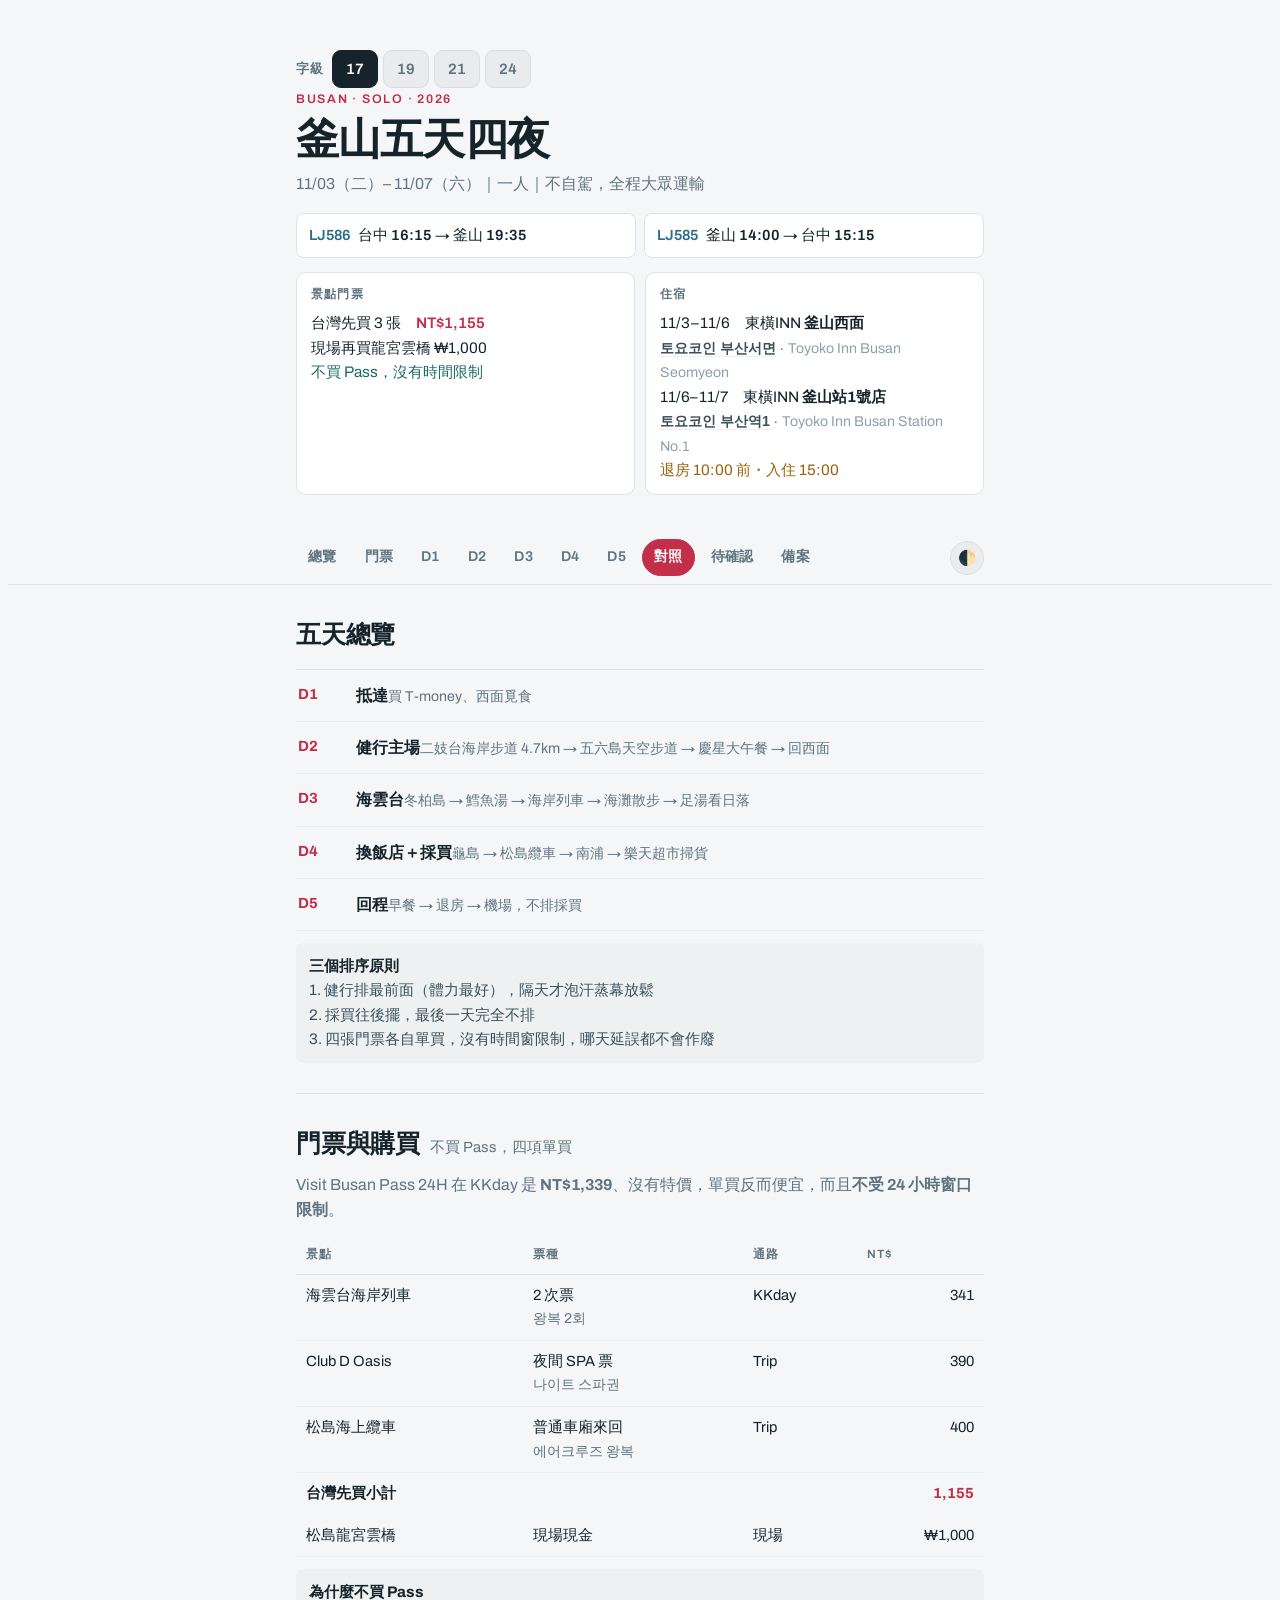
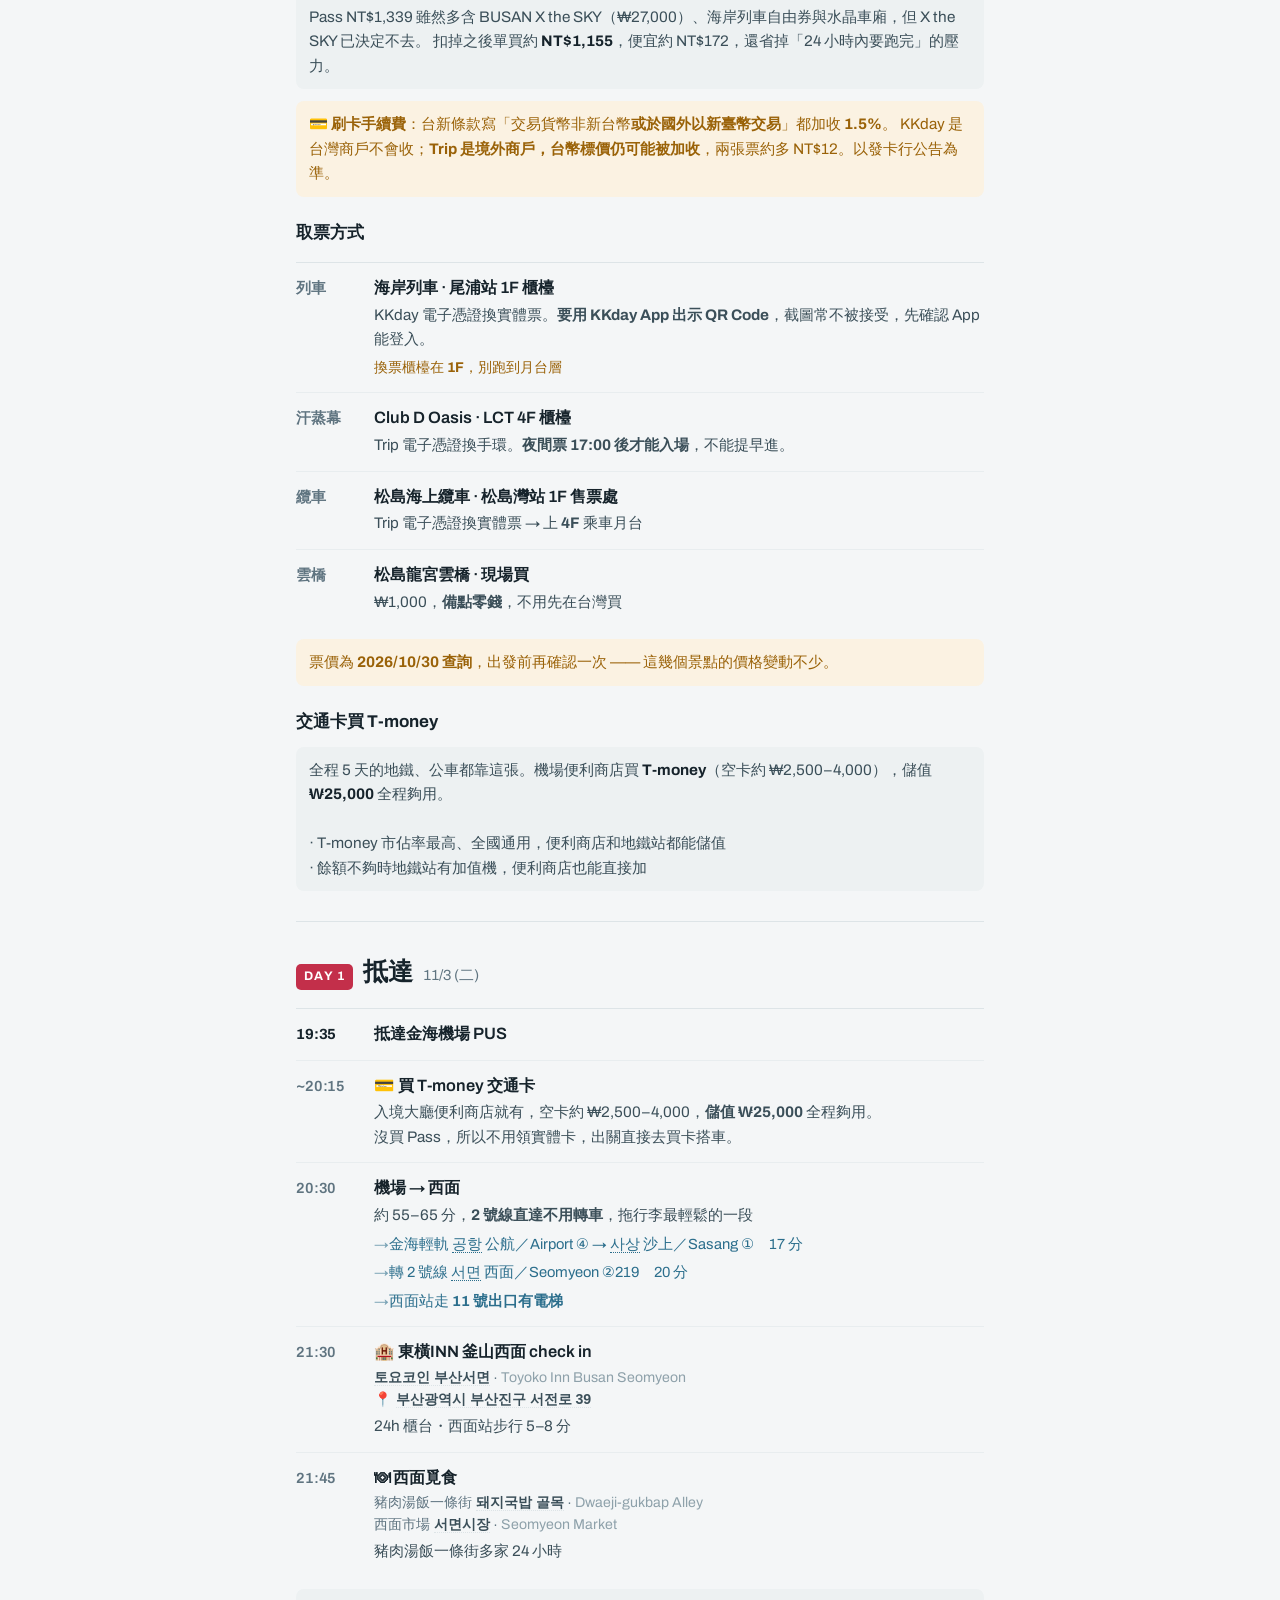
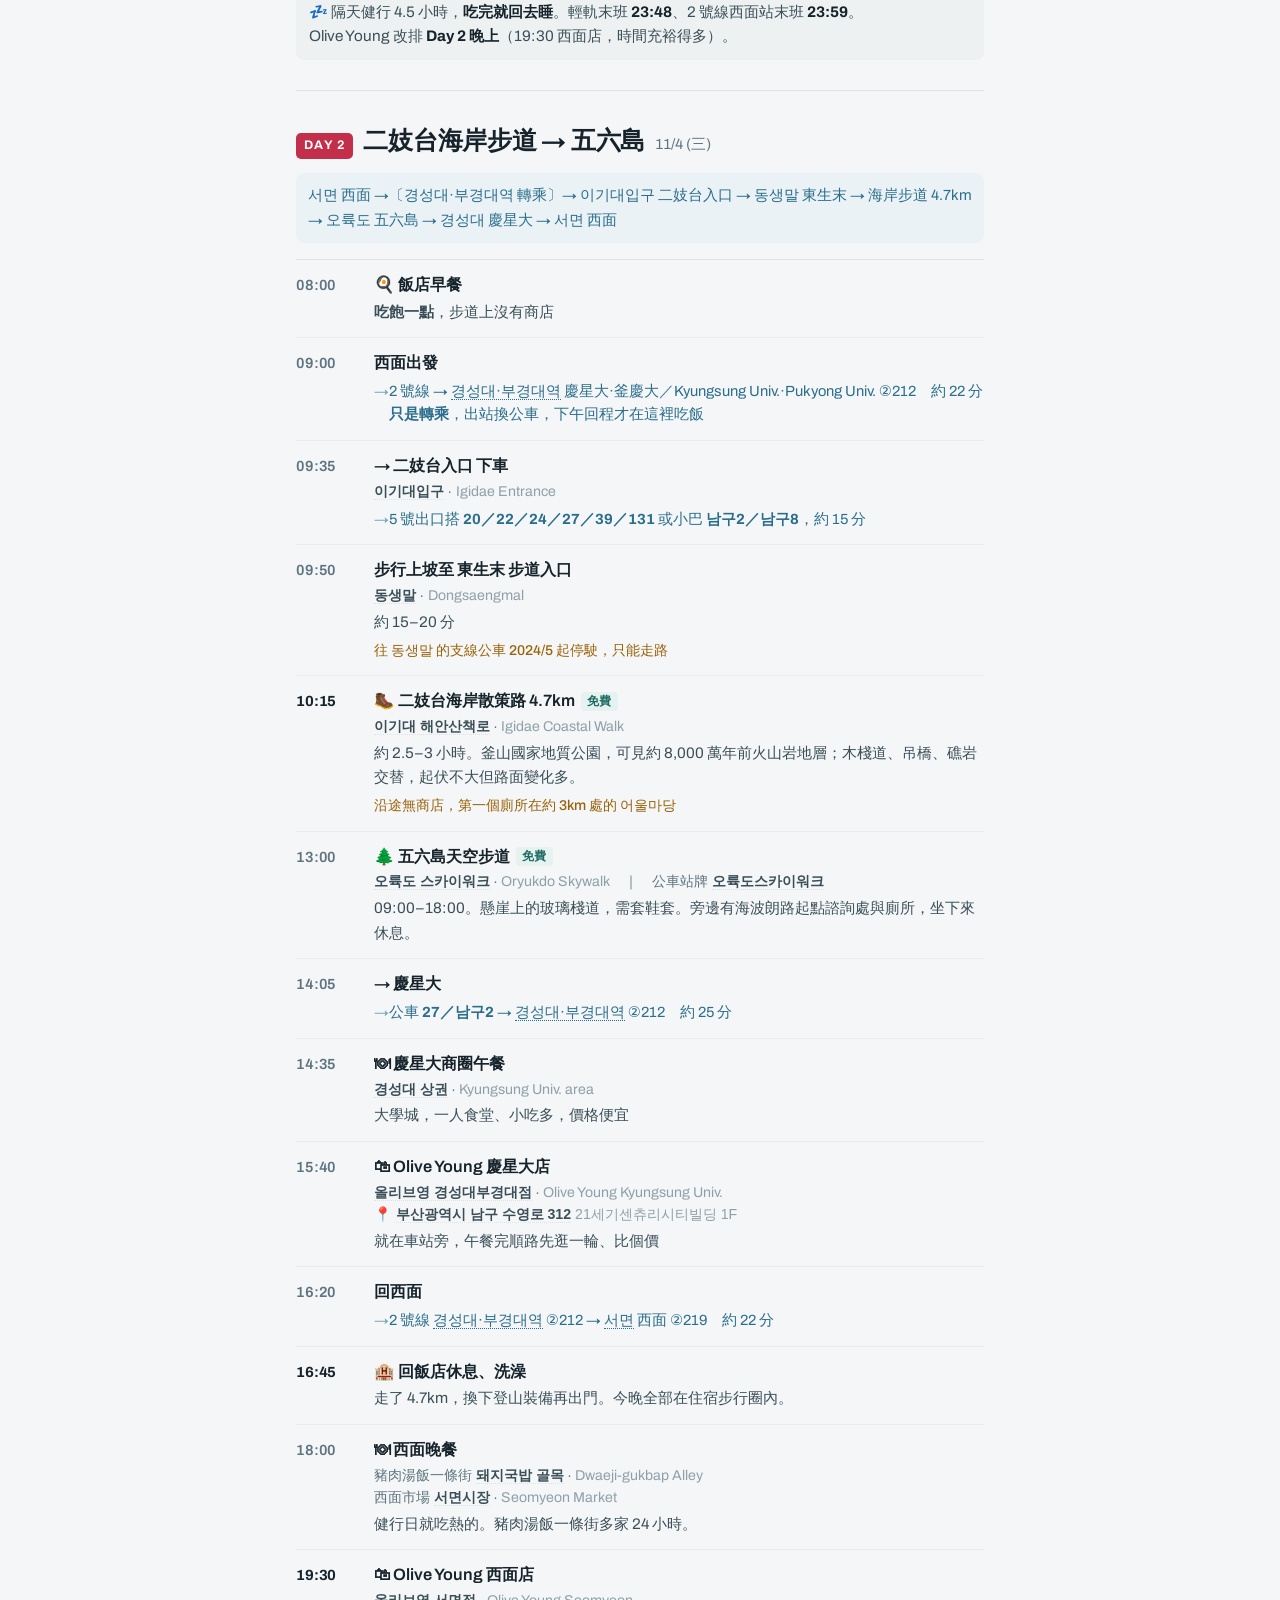
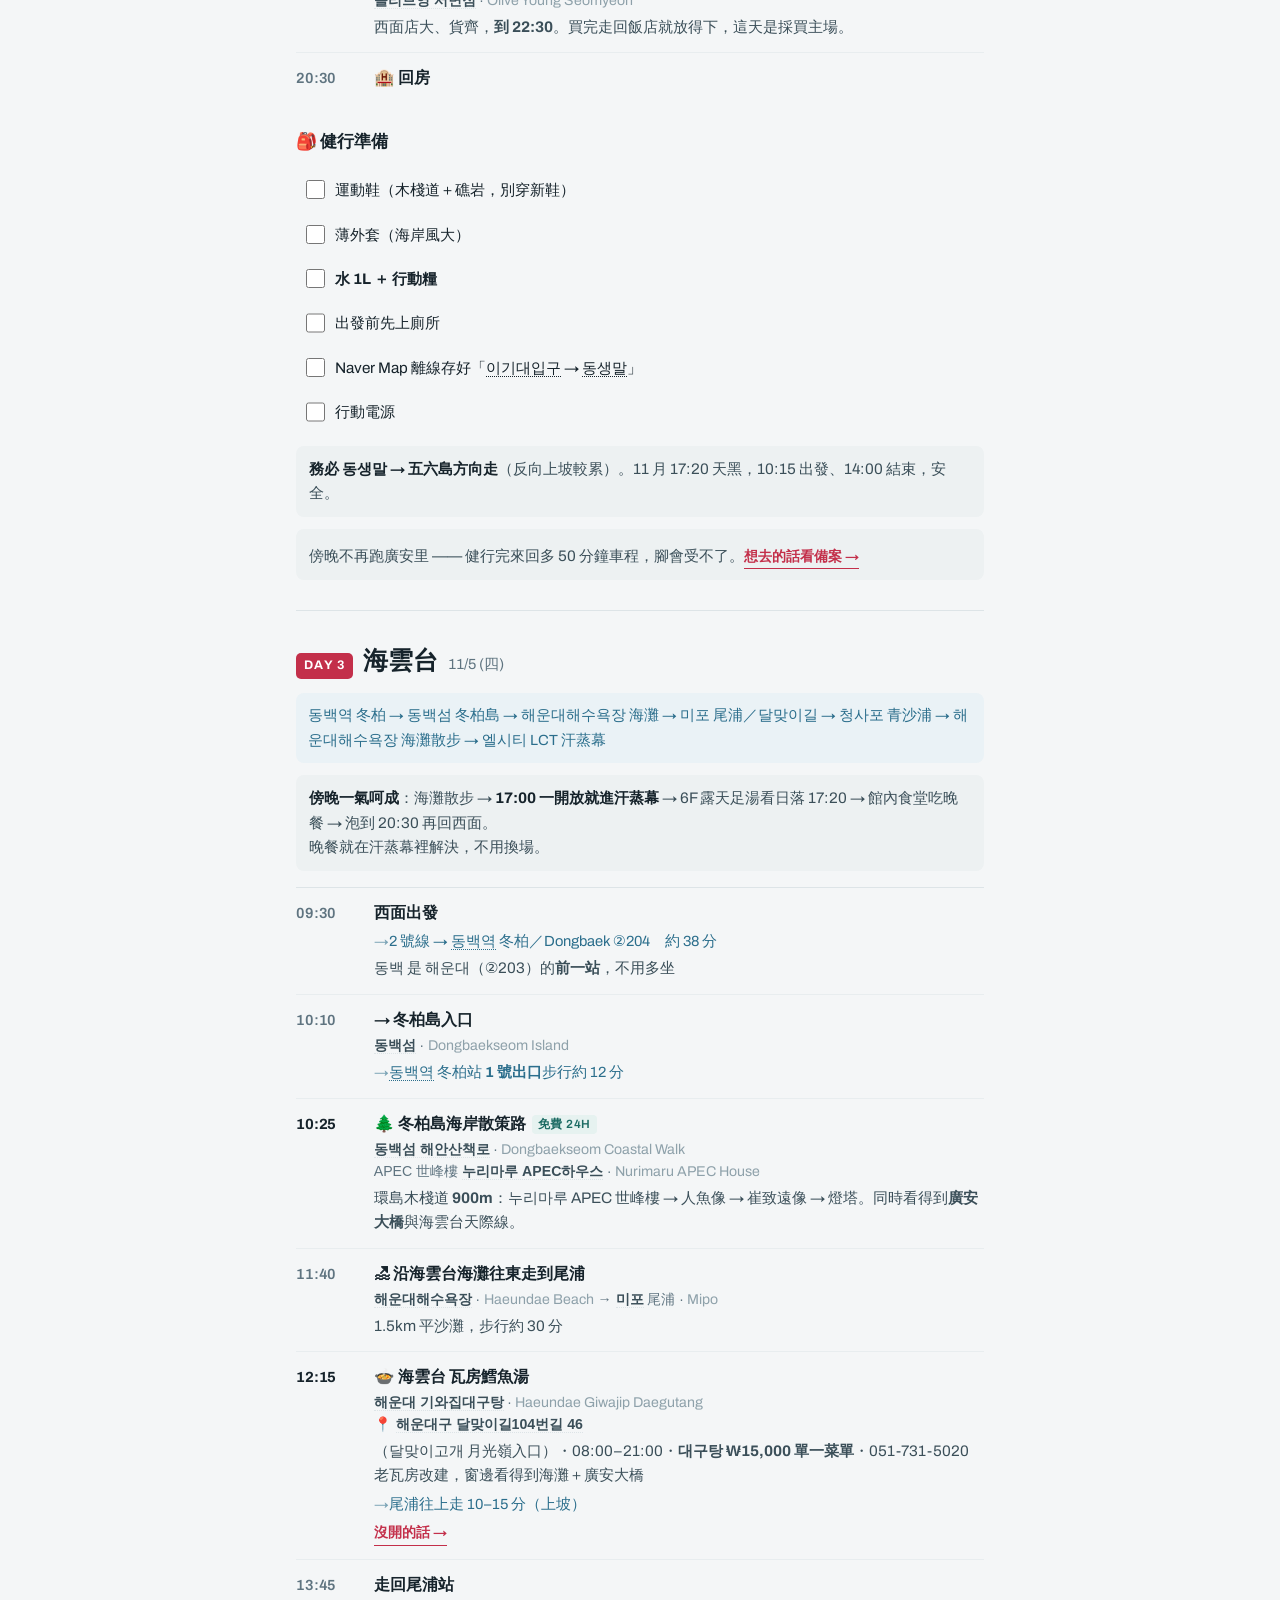
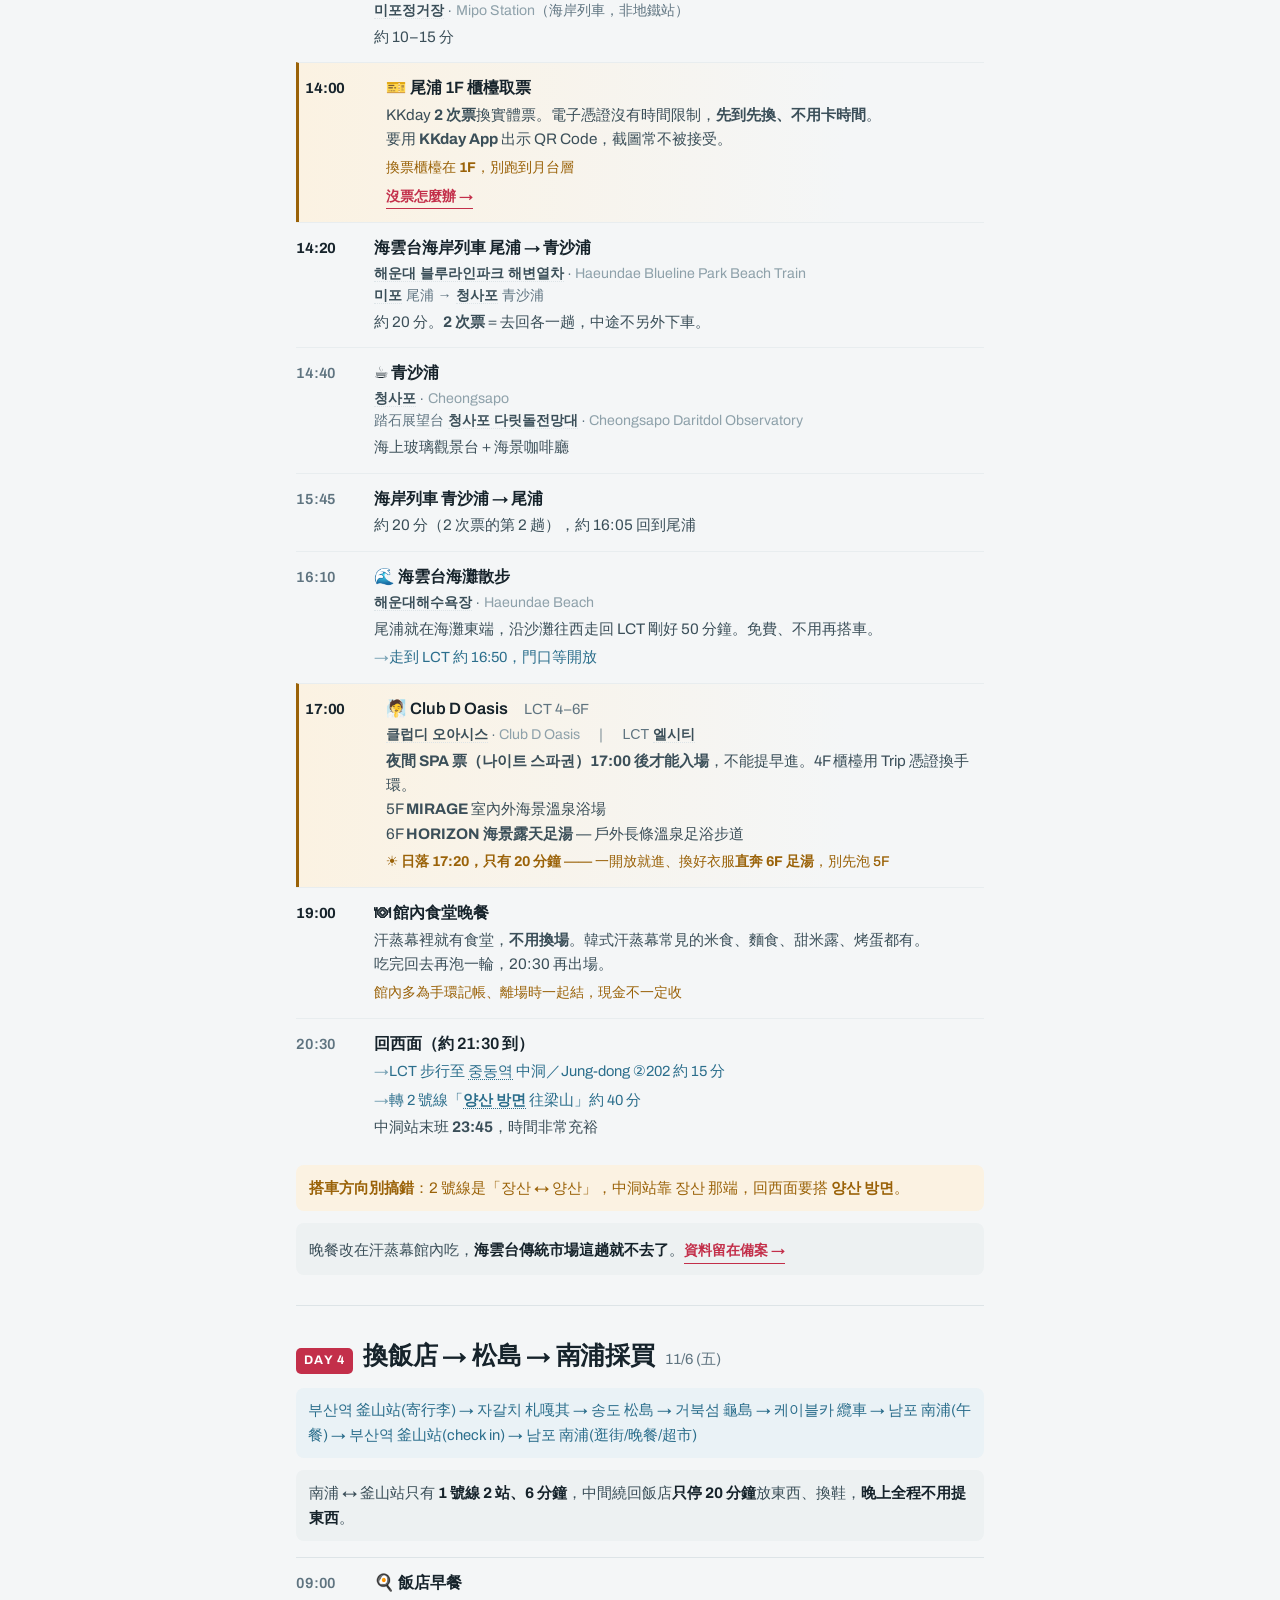
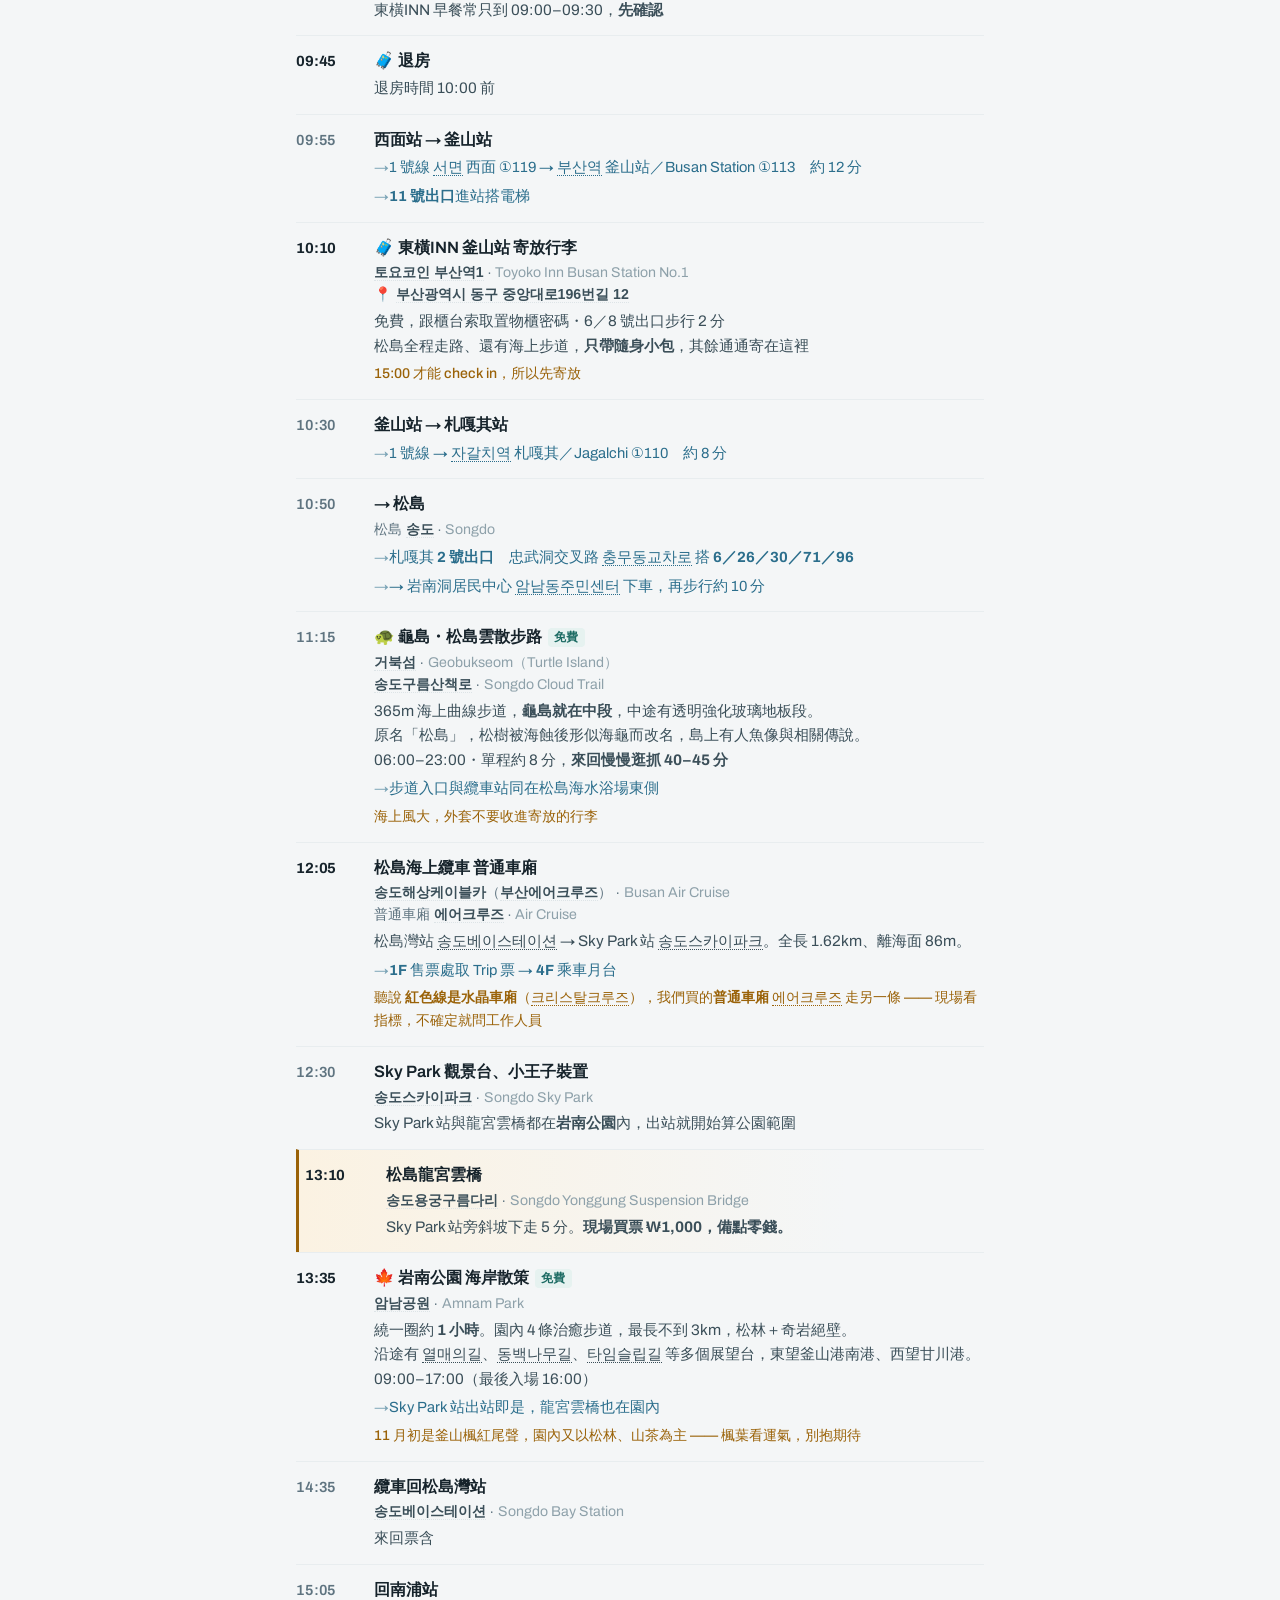
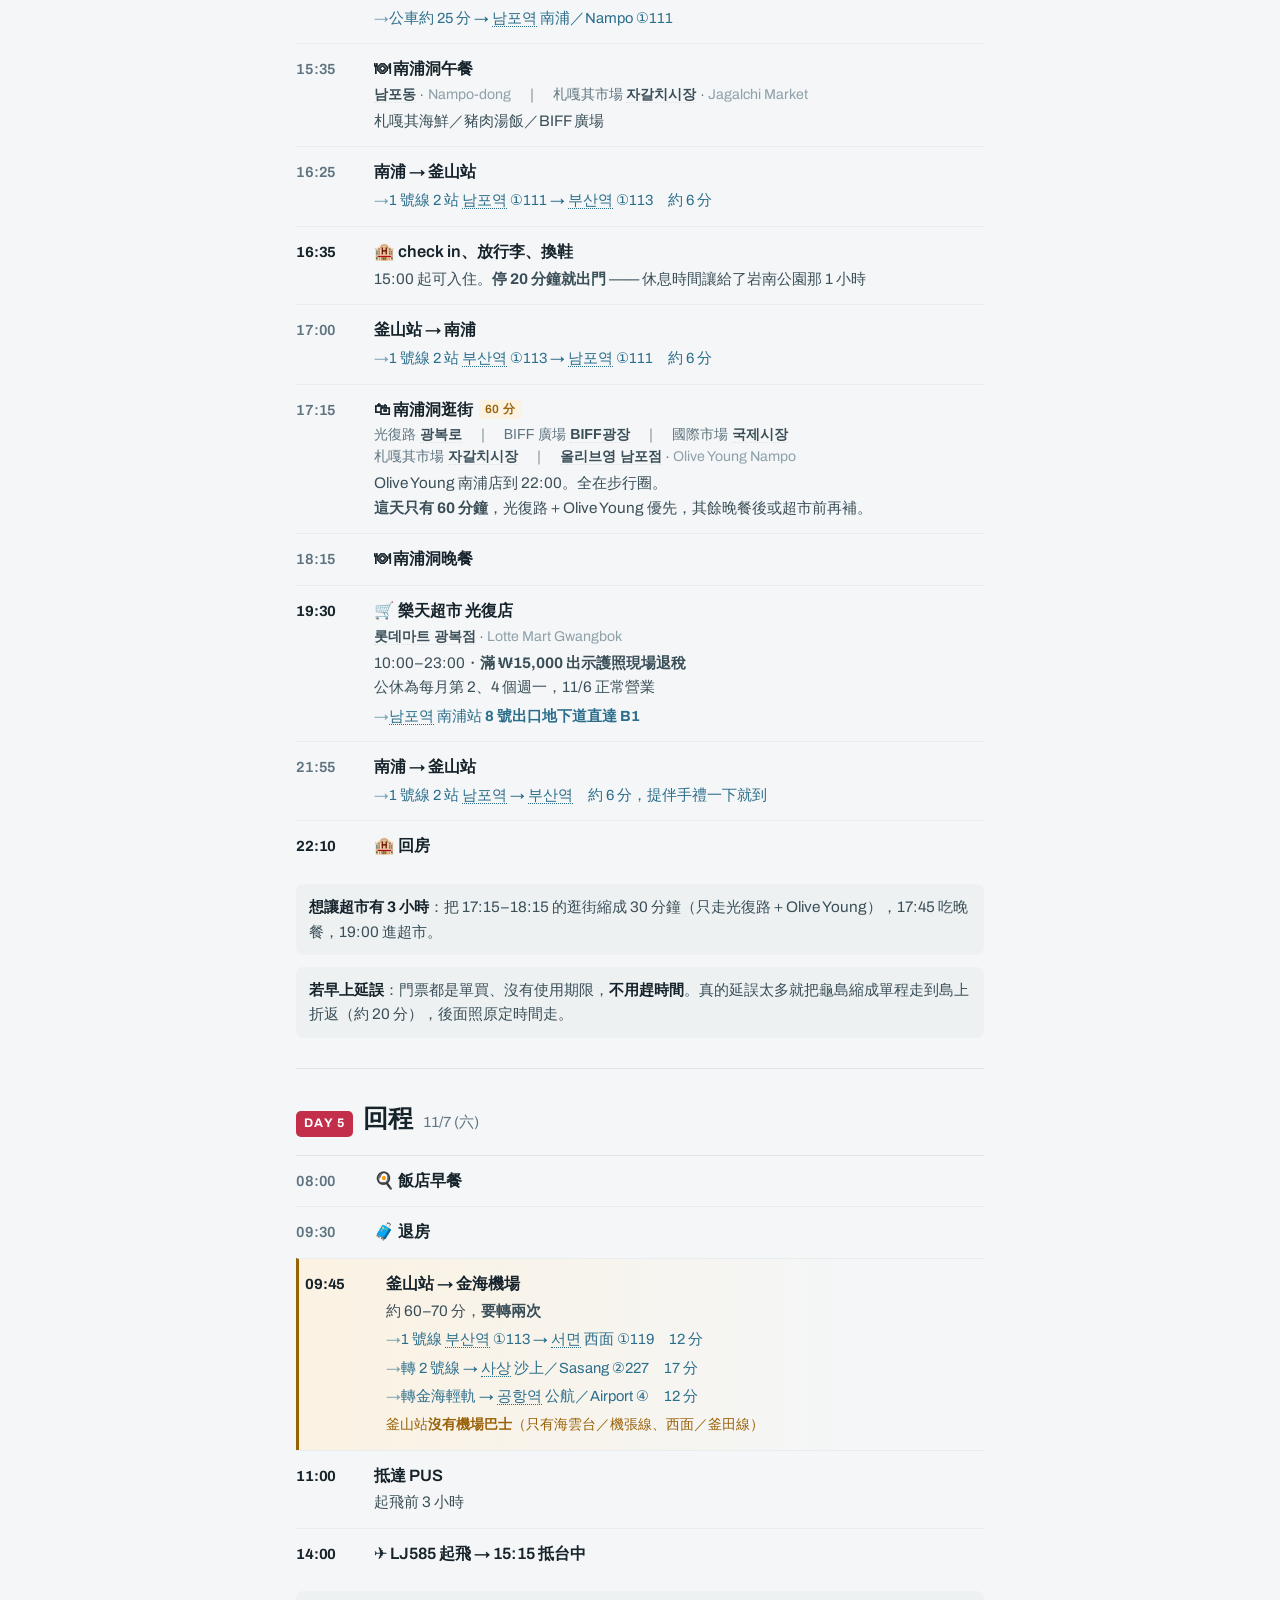
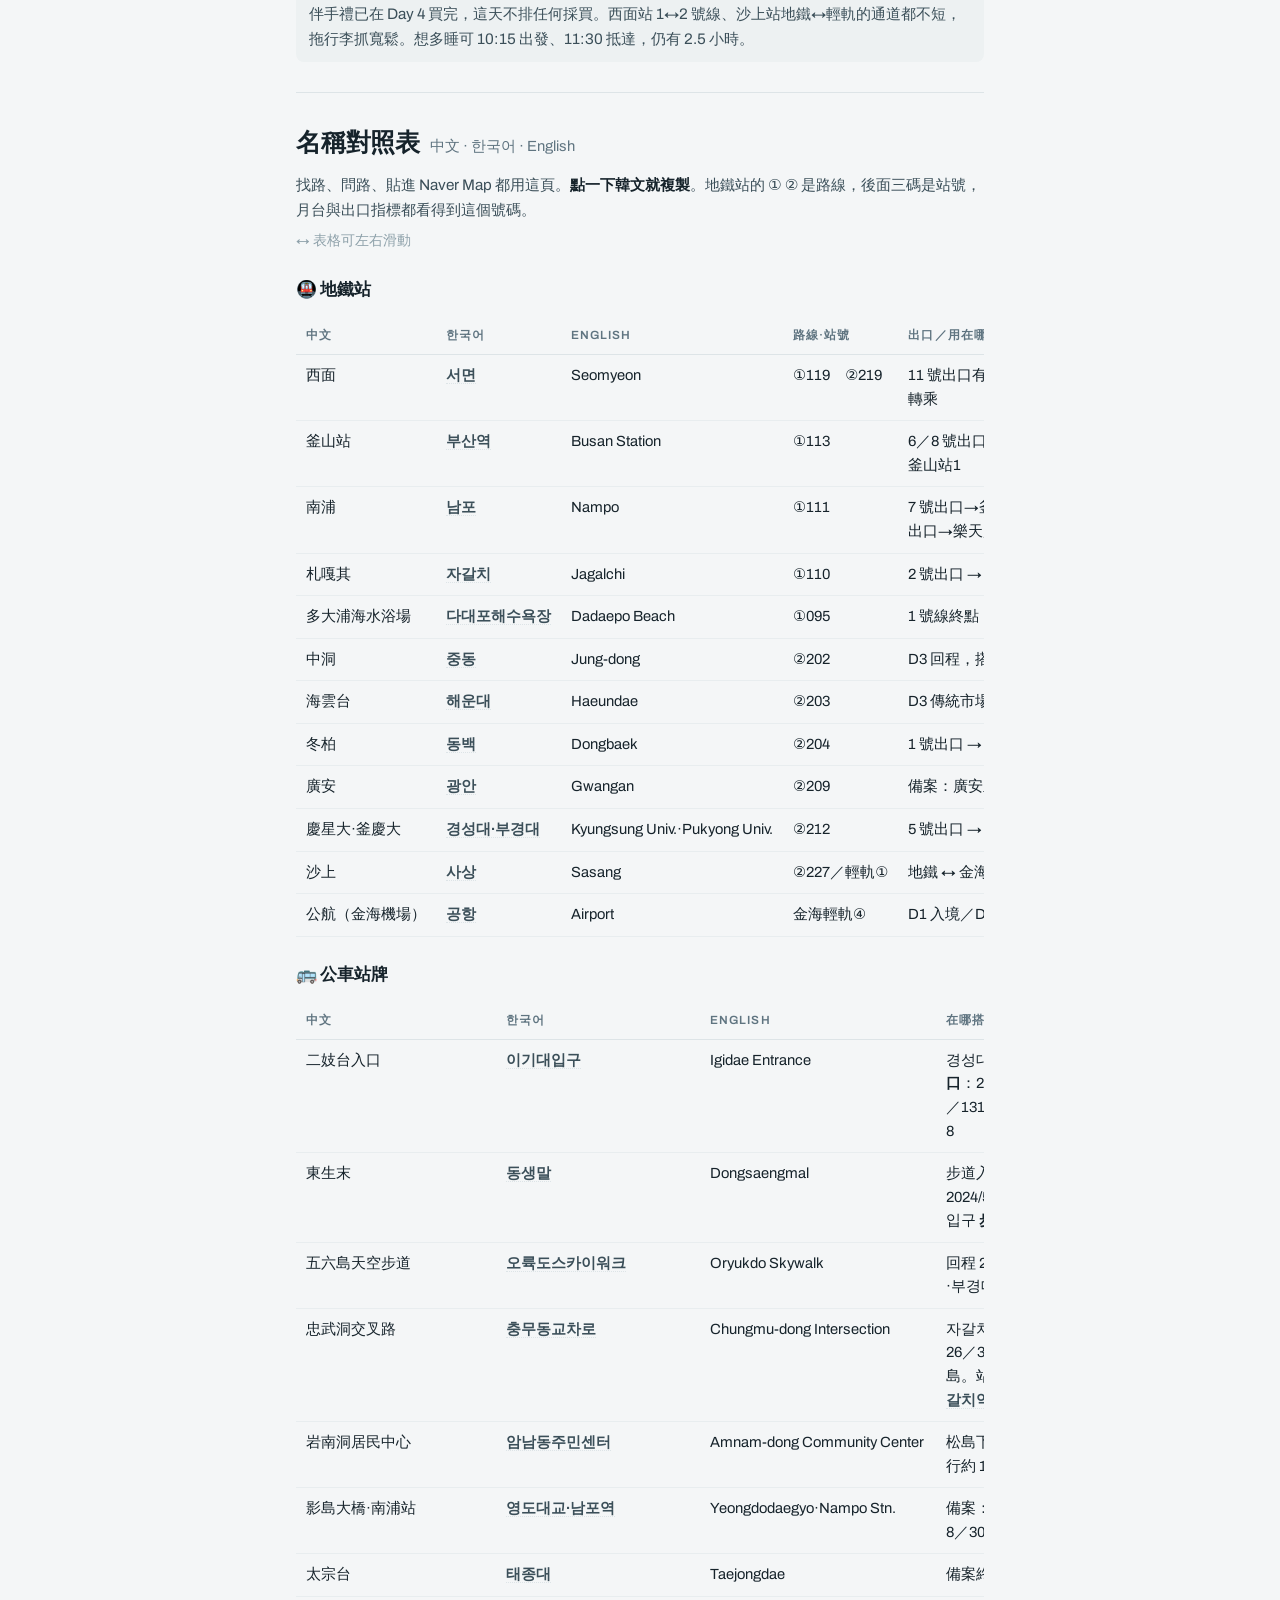
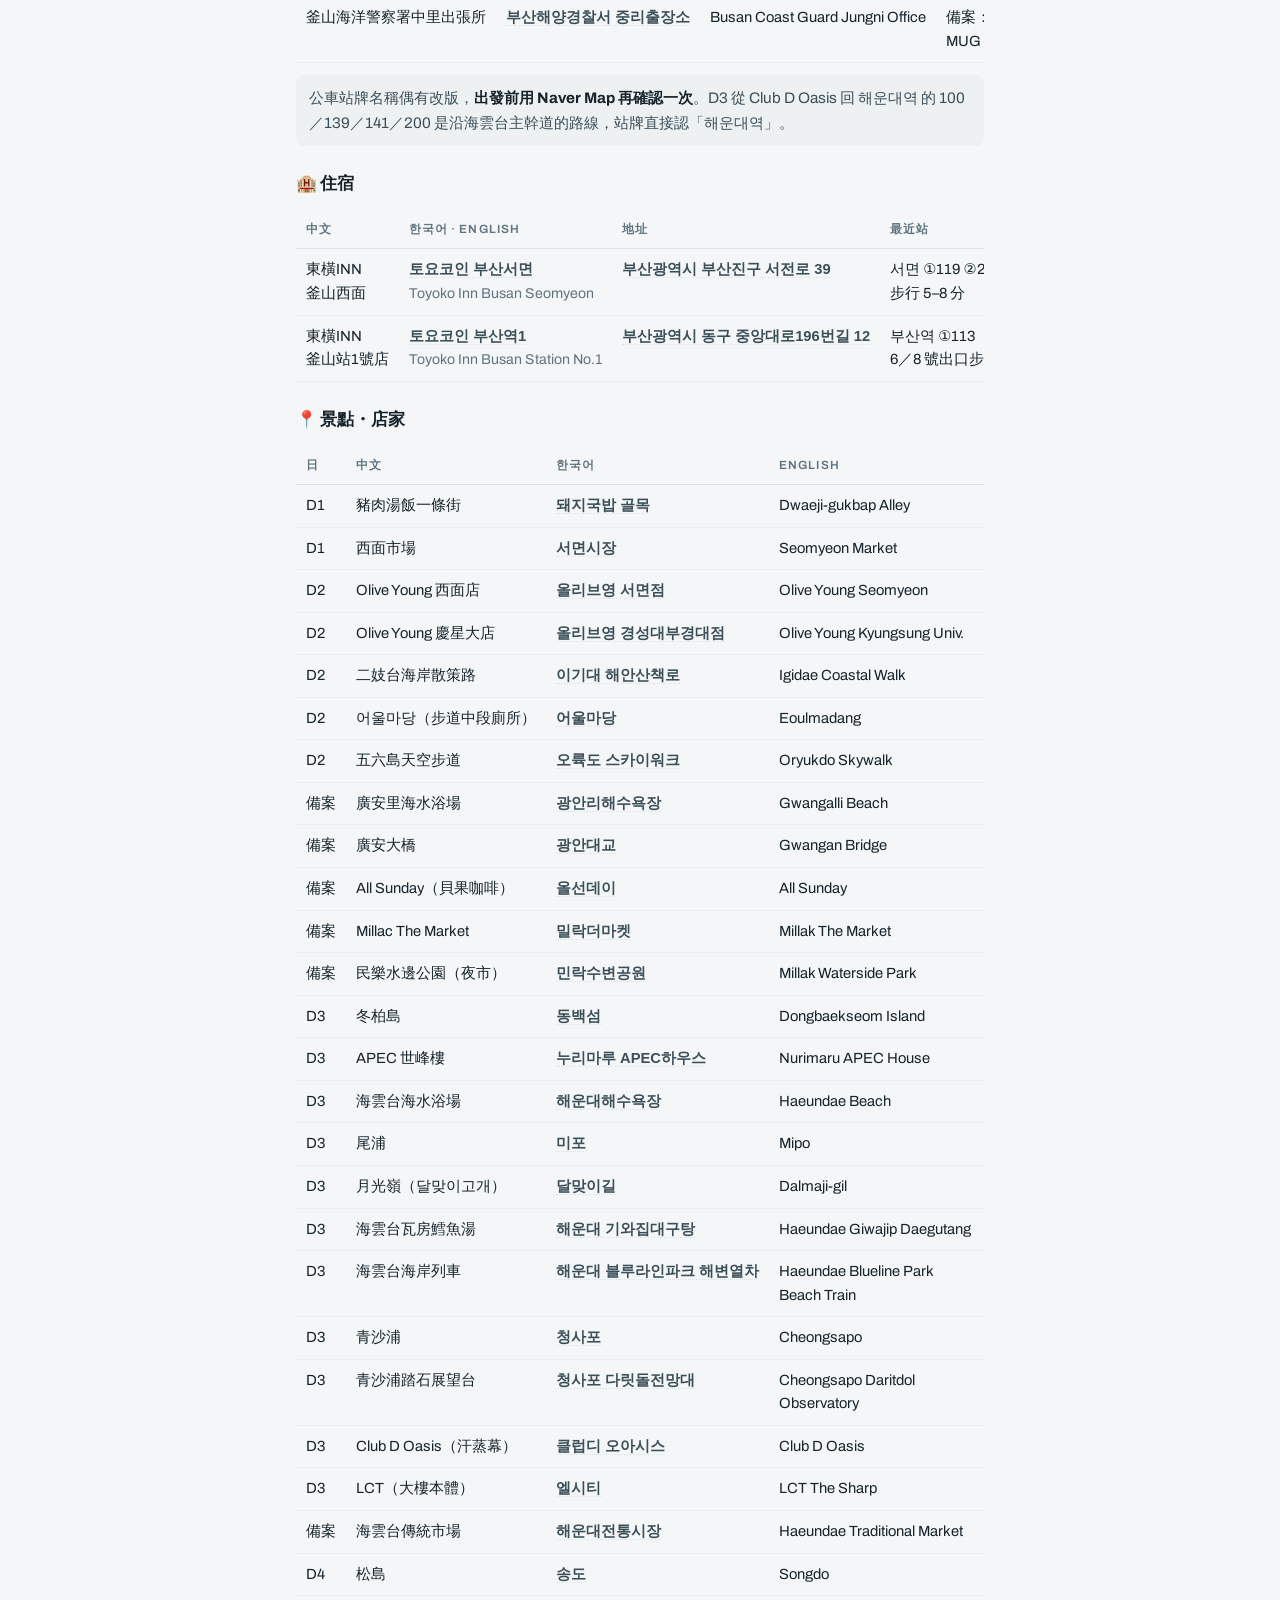
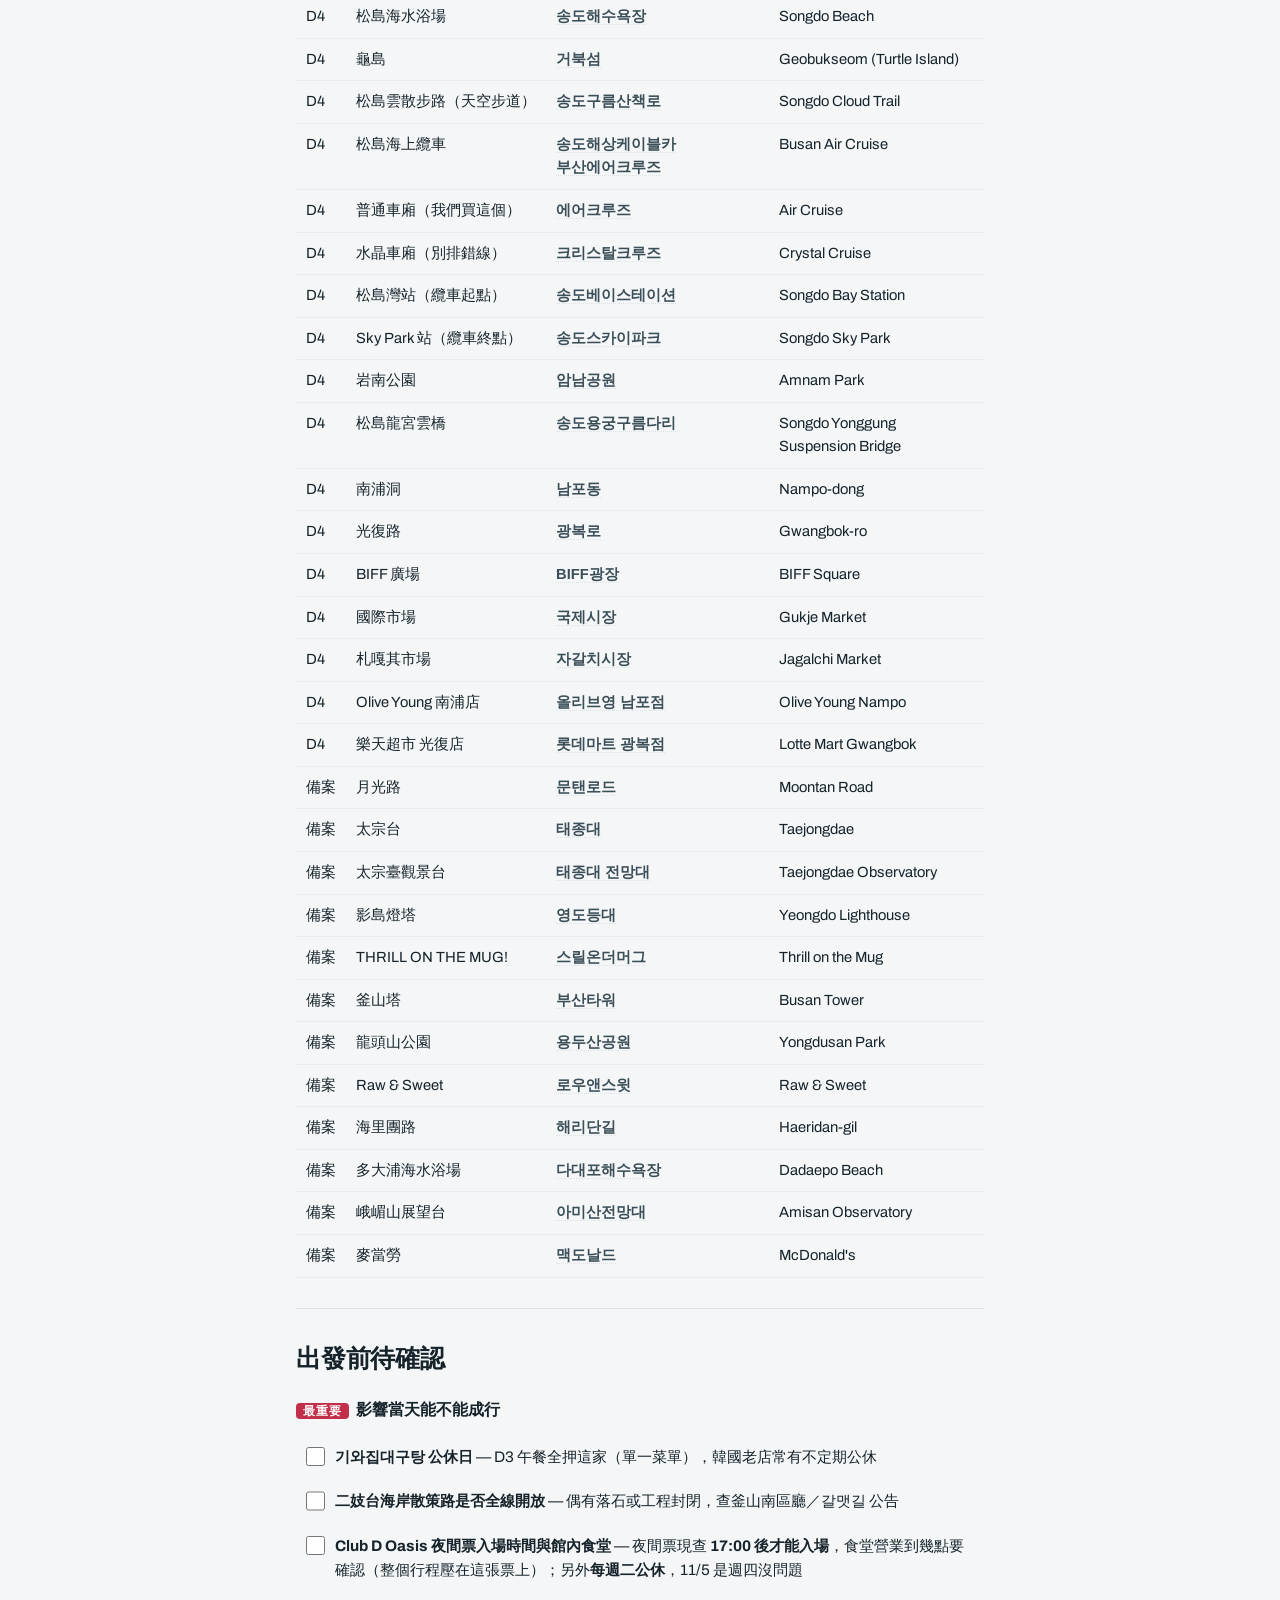
==== commit 560c7ec4: "取消 Visit Busan Pass，改單買景點票；刪除 BUSAN X the SKY Pass 沒有特價（KKday NT$1,339 = 官方 ₩55,000 原價），扣掉決定不去的 X th" ====
--- a/busan-2026/index.html
+++ b/busan-2026/index.html
@@ -370,9 +370,10 @@
     </div>
     <div class="keys">
       <div class="key">
-        <h3>Visit Busan Pass 24H</h3>
-        <p><span class="big">11/5 14:00</span> → <span class="big">11/6 14:00</span><br>
-        5 個景點，原價約 ₩95,000，省約 <b>₩40,000</b></p>
+        <h3>景點門票</h3>
+        <p>台灣先買 3 張　<span class="big">NT$1,155</span><br>
+        現場再買龍宮雲橋 ₩1,000<br>
+        <span style="color:var(--ok)">不買 Pass，沒有時間限制</span></p>
       </div>
       <div class="key">
         <h3>住宿</h3>
@@ -390,7 +391,7 @@
   <div class="themebar">
     <div class="navin">
       <a href="#overview">總覽</a>
-      <a href="#pass">Pass</a>
+      <a href="#tickets">門票</a>
       <a href="#d1">D1</a>
       <a href="#d2">D2</a>
       <a href="#d3">D3</a>
@@ -410,9 +411,9 @@
   <section id="overview">
     <div class="sechead"><h2>五天總覽</h2></div>
     <div class="ov">
-      <a href="#d1"><span class="d">D1</span><span><span class="t">抵達</span><span class="m">領 Pass 實體卡、買 T-money、西面覓食</span></span></a>
+      <a href="#d1"><span class="d">D1</span><span><span class="t">抵達</span><span class="m">買 T-money、西面覓食</span></span></a>
       <a href="#d2"><span class="d">D2</span><span><span class="t">健行主場</span><span class="m">二妓台海岸步道 4.7km → 五六島天空步道 → 慶星大午餐 → 回西面</span></span></a>
-      <a href="#d3"><span class="d">D3</span><span><span class="t">Pass 日</span><span class="m">冬柏島 → 鱈魚湯 → 海岸列車 → 足湯看日落 → 市場晚餐 → 百樓夜景</span></span></a>
+      <a href="#d3"><span class="d">D3</span><span><span class="t">海雲台</span><span class="m">冬柏島 → 鱈魚湯 → 海岸列車 → 海灘散步 → 足湯看日落</span></span></a>
       <a href="#d4"><span class="d">D4</span><span><span class="t">換飯店＋採買</span><span class="m">龜島 → 松島纜車 → 南浦 → 樂天超市掃貨</span></span></a>
       <a href="#d5"><span class="d">D5</span><span><span class="t">回程</span><span class="m">早餐 → 退房 → 機場，不排採買</span></span></a>
     </div>
@@ -420,60 +421,76 @@
       <b>三個排序原則</b><br>
       1. 健行排最前面（體力最好），隔天才泡汗蒸幕放鬆<br>
       2. 採買往後擺，最後一天完全不排<br>
-      3. Pass 的 5 個景點壓在同一個 24 小時窗口內
+      3. 四張門票各自單買，沒有時間窗限制，哪天延誤都不會作廢
     </div>
   </section>
 
   <hr class="rule">
 
-  <!-- ===== PASS ===== -->
-  <section id="pass">
-    <div class="sechead"><h2>Visit Busan Pass</h2><span class="dateline">24 小時券</span></div>
-    <p class="sub" style="margin-top:8px">啟用 <b>11/5（四）14:00</b>（海岸列車）→ 到期 <b>11/6（五）14:00</b></p>
+  <!-- ===== TICKETS ===== -->
+  <section id="tickets">
+    <div class="sechead"><h2>門票與購買</h2><span class="dateline">不買 Pass，四項單買</span></div>
+    <p class="sub" style="margin-top:8px">Visit Busan Pass 24H 在 KKday 是 <b>NT$1,339</b>、沒有特價，單買反而便宜，而且<b>不受 24 小時窗口限制</b>。</p>
 
     <div class="tscroll">
       <table>
-        <thead><tr><th>#</th><th>景點</th><th>時間</th><th class="num">原價 ₩</th></tr></thead>
+        <thead><tr><th>景點</th><th>票種</th><th>通路</th><th class="num">NT$</th></tr></thead>
         <tbody>
-          <tr><td><span class="tok">①</span></td><td>海雲台海岸列車</td><td>D3 14:20</td><td class="num">10,000</td></tr>
-          <tr><td><span class="tok">②</span></td><td>Club D Oasis 汗蒸幕</td><td>D3 16:20</td><td class="num">33,000</td></tr>
-          <tr><td><span class="tok">③</span></td><td>BUSAN X the SKY</td><td>D3 20:00</td><td class="num">27,000</td></tr>
-          <tr><td><span class="tok">④</span></td><td>松島海上纜車</td><td>D4 12:05</td><td class="num">24,000</td></tr>
-          <tr><td><span class="tok">⑤</span></td><td>松島龍宮雲橋</td><td>D4 13:10</td><td class="num">1,000</td></tr>
-          <tr><td></td><td>合計</td><td></td><td class="num">約 95,000</td></tr>
-          <tr><td></td><td>24H 券</td><td></td><td class="num">−55,000</td></tr>
-          <tr class="total"><td></td><td>省</td><td></td><td class="num">約 40,000<br><span style="font-weight:400;color:var(--muted)">NT$900</span></td></tr>
+          <tr><td>海雲台海岸列車</td><td>2 次票<br><span class="en">왕복 2회</span></td><td>KKday</td><td class="num">341</td></tr>
+          <tr><td>Club D Oasis</td><td>夜間 SPA 票<br><span class="en">나이트 스파권</span></td><td>Trip</td><td class="num">390</td></tr>
+          <tr><td>松島海上纜車</td><td>普通車廂來回<br><span class="en">에어크루즈 왕복</span></td><td>Trip</td><td class="num">400</td></tr>
+          <tr class="total"><td>台灣先買小計</td><td></td><td></td><td class="num">1,155</td></tr>
+          <tr><td>松島龍宮雲橋</td><td>現場現金</td><td>現場</td><td class="num">₩1,000</td></tr>
         </tbody>
       </table>
     </div>
 
-    <div class="note">海岸列車實際換到的是<b>全區間自由搭乘券</b>（原價 ₩16,000，可多次上下車），實際省更多。</div>
-    <div class="note warn">最後一項是 <b>D4 13:10 的龍宮雲橋</b>，距離 14:00 到期只剩 <b>50 分鐘</b>。<br>為了在龜島多待 20 分鐘，緩衝從 1 小時 15 分縮到這個數字 —— <b>那天早上一延誤就會壓到，退房別拖</b>。</div>
-
-    <h3 style="margin:22px 0 0;font-size:calc(15px * var(--fs))">領實體卡（機場）</h3>
+    <div class="note"><b>為什麼不買 Pass</b><br>
+    Pass NT$1,339 雖然多含 BUSAN X the SKY（₩27,000）、海岸列車自由券與水晶車廂，但 X the SKY 已決定不去。
+    扣掉之後單買約 <b>NT$1,155</b>，便宜約 NT$172，還省掉「24 小時內要跑完」的壓力。</div>
+
+    <div class="note warn">💳 <b>刷卡手續費</b>：台新條款寫「交易貨幣非新台幣<b>或於國外以新臺幣交易</b>」都加收 <b>1.5%</b>。
+    KKday 是台灣商戶不會收；<b>Trip 是境外商戶，台幣標價仍可能被加收</b>，兩張票約多 NT$12。以發卡行公告為準。</div>
+
+    <h3 style="margin:22px 0 0;font-size:calc(15px * var(--fs))">取票方式</h3>
     <div class="tl">
       <div class="row">
-        <div class="time">1st</div>
-        <div class="what">
-          <div class="h">自助兌換機 · Gate 4 出口左邊</div>
-          <div class="d">掃 <b>KKday QR Code</b> 自助領卡，不用排隊，出關順路</div>
-        </div>
-      </div>
-      <div class="row">
-        <div class="time">2nd</div>
-        <div class="what">
-          <div class="h">WiFi Dosirak 真人櫃檯 · 1F 3 號出口</div>
-          <div class="d">機台讀不到時找這裡　<b>06:00–10:00 / 17:00–21:30</b>，全年無休</div>
-        </div>
-      </div>
-    </div>
-    <div class="note">兌換要帶 <b>電子憑證（QR Code）＋ 護照</b>。</div>
-
-    <h3 style="margin:22px 0 0;font-size:calc(15px * var(--fs))">交通卡另外買 T-money</h3>
+        <div class="time">列車</div>
+        <div class="what">
+          <div class="h">海岸列車 · 尾浦站 1F 櫃檯</div>
+          <div class="d">KKday 電子憑證換實體票。<b>要用 KKday App 出示 QR Code</b>，截圖常不被接受，先確認 App 能登入。</div>
+          <div class="warnline">換票櫃檯在 <b>1F</b>，別跑到月台層</div>
+        </div>
+      </div>
+      <div class="row">
+        <div class="time">汗蒸幕</div>
+        <div class="what">
+          <div class="h">Club D Oasis · LCT 4F 櫃檯</div>
+          <div class="d">Trip 電子憑證換手環。<b>夜間票 17:00 後才能入場</b>，不能提早進。</div>
+        </div>
+      </div>
+      <div class="row">
+        <div class="time">纜車</div>
+        <div class="what">
+          <div class="h">松島海上纜車 · 松島灣站 1F 售票處</div>
+          <div class="d">Trip 電子憑證換實體票 → 上 <b>4F</b> 乘車月台</div>
+        </div>
+      </div>
+      <div class="row">
+        <div class="time">雲橋</div>
+        <div class="what">
+          <div class="h">松島龍宮雲橋 · 現場買</div>
+          <div class="d">₩1,000，<b>備點零錢</b>，不用先在台灣買</div>
+        </div>
+      </div>
+    </div>
+    <div class="note warn">票價為 <b>2026/10/30 查詢</b>，出發前再確認一次 —— 這幾個景點的價格變動不少。</div>
+
+    <h3 style="margin:22px 0 0;font-size:calc(15px * var(--fs))">交通卡買 T-money</h3>
     <div class="note">
-      Pass 只涵蓋 24 小時，其餘 4 天都要自己刷。機場便利商店買 <b>T-money</b>（空卡約 ₩2,500–4,000），儲值 <b>₩25,000</b> 全程夠用。<br><br>
+      全程 5 天的地鐵、公車都靠這張。機場便利商店買 <b>T-money</b>（空卡約 ₩2,500–4,000），儲值 <b>₩25,000</b> 全程夠用。<br><br>
       · T-money 市佔率最高、全國通用，便利商店和地鐵站都能儲值<br>
-      · Pass 實體卡雖有交通卡功能，但<b>不附贈儲值金</b>、仍要自己加值，不如單獨買一張單純
+      · 餘額不夠時地鐵站有加值機，便利商店也能直接加
     </div>
   </section>
 
@@ -490,8 +507,9 @@
       <div class="row">
         <div class="time">~20:15</div>
         <div class="what">
-          <div class="h">🎫 領 Pass 實體卡 ＋ 💳 買 T-money</div>
-          <div class="d">Gate 4 左邊自助機掃 QR；讀不到就去 1F 3 號出口 WiFi Dosirak（開到 21:30）。T-money 儲值 ₩25,000。</div>
+          <div class="h">💳 買 T-money 交通卡</div>
+          <div class="d">入境大廳便利商店就有，空卡約 ₩2,500–4,000，<b>儲值 ₩25,000</b> 全程夠用。<br>
+          沒買 Pass，所以不用領實體卡，出關直接去買卡搭車。</div>
         </div>
       </div>
       <div class="row">
@@ -657,9 +675,9 @@
 
   <!-- ===== DAY 3 ===== -->
   <section id="d3">
-    <div class="sechead"><span class="daytag">Day 3</span><h2>海雲台 Pass 日</h2><span class="dateline">11/5 (四)</span></div>
-    <div class="route">동백역 冬柏 → 동백섬 冬柏島 → 해운대해수욕장 海灘 → 미포 尾浦／달맞이길 → 청사포 青沙浦 → 엘시티 LCT → 해운대전통시장 市場 → 엘시티 LCT</div>
-    <div class="note"><b>傍晚的順序是關鍵</b>：先泡湯在露天足湯看日落 → 市場吃晚餐（趕上黃金時段）→ 最後上 X the SKY 看夜景。三件事都不衝突。</div>
+    <div class="sechead"><span class="daytag">Day 3</span><h2>海雲台</h2><span class="dateline">11/5 (四)</span></div>
+    <div class="route">동백역 冬柏 → 동백섬 冬柏島 → 해운대해수욕장 海灘 → 미포 尾浦／달맞이길 → 청사포 青沙浦 → 해운대해수욕장 海灘散步 → 엘시티 LCT 汗蒸幕</div>
+    <div class="note"><b>傍晚一氣呵成</b>：海灘散步 → <b>17:00 一開放就進汗蒸幕</b> → 6F 露天足湯看日落 17:20 → 館內食堂吃晚餐 → 泡到 20:30 再回西面。<br>晚餐就在汗蒸幕裡解決，不用換場。</div>
     <div class="tl">
       <div class="row">
         <div class="time">09:30</div>
@@ -716,8 +734,9 @@
       <div class="row key-row pin">
         <div class="time">14:00</div>
         <div class="what">
-          <div class="h">🎫 尾浦 1F 櫃檯兌票 → Pass 啟用</div>
-          <div class="d">14:00 前後是公認容易買到現場票的時段</div>
+          <div class="h">🎫 尾浦 1F 櫃檯取票</div>
+          <div class="d">KKday <b>2 次票</b>換實體票。電子憑證沒有時間限制，<b>先到先換、不用卡時間</b>。<br>
+          要用 <b>KKday App</b> 出示 QR Code，截圖常不被接受。</div>
           <div class="warnline">換票櫃檯在 <b>1F</b>，別跑到月台層</div>
           <a class="jump" href="#bk-train">沒票怎麼辦 →</a>
         </div>
@@ -725,10 +744,10 @@
       <div class="row key-row">
         <div class="time">14:20</div>
         <div class="what">
-          <div class="h"><span class="tok">①</span>海雲台海岸列車 尾浦 → 青沙浦</div>
+          <div class="h">海雲台海岸列車 尾浦 → 青沙浦</div>
           <div class="ko"><span data-copy>해운대 블루라인파크 해변열차</span> · <span class="en">Haeundae Blueline Park Beach Train</span><br>
           <span data-copy>미포</span> 尾浦 → <span data-copy>청사포</span> 青沙浦</div>
-          <div class="d">約 20 分。換到的是<b>全區間自由券</b>，可中途下車。</div>
+          <div class="d">約 20 分。<b>2 次票</b>＝去回各一趟，中途不另外下車。</div>
         </div>
       </div>
       <div class="row">
@@ -742,62 +761,48 @@
       </div>
       <div class="row">
         <div class="time">15:45</div>
-        <div class="what"><div class="h">海岸列車 青沙浦 → 尾浦</div><div class="d">約 20 分（同券）</div></div>
-      </div>
-      <div class="row key-row">
-        <div class="time">16:20</div>
-        <div class="what">
-          <div class="h"><span class="tok">②</span>Club D Oasis　<span style="color:var(--muted);font-weight:400;font-size:calc(13px * var(--fs))">LCT 4–6F</span></div>
+        <div class="what"><div class="h">海岸列車 青沙浦 → 尾浦</div><div class="d">約 20 分（2 次票的第 2 趟），約 16:05 回到尾浦</div></div>
+      </div>
+      <div class="row">
+        <div class="time">16:10</div>
+        <div class="what">
+          <div class="h">🌊 海雲台海灘散步</div>
+          <div class="ko"><span data-copy>해운대해수욕장</span> · <span class="en">Haeundae Beach</span></div>
+          <div class="d">尾浦就在海灘東端，沿沙灘往西走回 LCT 剛好 50 分鐘。免費、不用再搭車。</div>
+          <div class="go">走到 LCT 約 16:50，門口等開放</div>
+        </div>
+      </div>
+      <div class="row key-row pin">
+        <div class="time">17:00</div>
+        <div class="what">
+          <div class="h">🧖 Club D Oasis　<span style="color:var(--muted);font-weight:400;font-size:calc(13px * var(--fs))">LCT 4–6F</span></div>
           <div class="ko"><span data-copy>클럽디 오아시스</span> · <span class="en">Club D Oasis</span>　｜　LCT <span data-copy>엘시티</span></div>
-          <div class="d">5F <b>MIRAGE</b> 室內外海景溫泉浴場<br>6F <b>HORIZON 海景露天足湯</b> — 戶外長條溫泉足浴步道<br>☀️ <b>就在這裡看日落 17:20</b>，海灘全景盡收眼底</div>
-          <div class="go">尾浦步行約 10 分　｜　16:20 兌票，遠離 19:30 截止線</div>
-        </div>
-      </div>
-      <div class="row">
-        <div class="time">18:30</div>
-        <div class="what">
-          <div class="h">→ 海雲台站</div>
-          <div class="ko"><span data-copy>해운대역</span> · <span class="en">Haeundae</span> ②203</div>
-          <div class="go">公車 100／139／141／200 約 10 分；或步行 20 分</div>
-        </div>
-      </div>
-      <div class="row key-row">
-        <div class="time">18:45</div>
-        <div class="what">
-          <div class="h">🍽 海雲台傳統市場晚餐</div>
-          <div class="ko"><span data-copy>해운대전통시장</span> · <span class="en">Haeundae Traditional Market</span></div>
-          <div class="d">黃金時段 17:00–19:30，20:00 後小吃攤陸續收。<br>
-          <b>一人內用推薦</b>：31cm 海鮮刀削麵 ₩10,000（座位少，約等 10 分）／마산이모집 煎魚定食／봉자네실비집 海鮮煎餅／상국이네 飯捲、辣炒年糕</div>
-        </div>
-      </div>
-      <div class="row">
-        <div class="time">19:45</div>
-        <div class="what">
-          <div class="h">回 LCT</div>
-          <div class="ko"><span data-copy>엘시티</span> · <span class="en">LCT The Sharp</span></div>
-          <div class="go">公車約 10 分</div>
-        </div>
-      </div>
-      <div class="row key-row pin">
-        <div class="time">20:00</div>
-        <div class="what">
-          <div class="h"><span class="tok">③</span>BUSAN X the SKY 夜景　<span style="color:var(--muted);font-weight:400;font-size:calc(13px * var(--fs))">98–100F</span></div>
-          <div class="ko"><span data-copy>부산엑스더스카이</span> · <span class="en">BUSAN X the SKY</span></div>
-          <div class="d">世界最高星巴克</div>
-          <div class="warnline">最後入場 <b>20:30</b>、21:00 關，別拖</div>
-        </div>
-      </div>
-      <div class="row">
-        <div class="time">21:05</div>
-        <div class="what">
-          <div class="h">回西面（約 22:00 到）</div>
+          <div class="d"><b>夜間 SPA 票（나이트 스파권）17:00 後才能入場</b>，不能提早進。4F 櫃檯用 Trip 憑證換手環。<br>
+          5F <b>MIRAGE</b> 室內外海景溫泉浴場<br>6F <b>HORIZON 海景露天足湯</b> — 戶外長條溫泉足浴步道</div>
+          <div class="warnline">☀️ <b>日落 17:20，只有 20 分鐘</b> —— 一開放就進、換好衣服<b>直奔 6F 足湯</b>，別先泡 5F</div>
+        </div>
+      </div>
+      <div class="row key-row">
+        <div class="time">19:00</div>
+        <div class="what">
+          <div class="h">🍽 館內食堂晚餐</div>
+          <div class="d">汗蒸幕裡就有食堂，<b>不用換場</b>。韓式汗蒸幕常見的米食、麵食、甜米露、烤蛋都有。<br>
+          吃完回去再泡一輪，20:30 再出場。</div>
+          <div class="warnline">館內多為手環記帳、離場時一起結，現金不一定收</div>
+        </div>
+      </div>
+      <div class="row">
+        <div class="time">20:30</div>
+        <div class="what">
+          <div class="h">回西面（約 21:30 到）</div>
           <div class="go">LCT 步行至 <span data-copy>중동역</span> 中洞／Jung-dong ②202 約 15 分</div>
           <div class="go">轉 2 號線「<b><span data-copy>양산 방면</span></b> 往梁山」約 40 分</div>
-          <div class="d">中洞站末班 <b>23:45</b>，時間充裕</div>
+          <div class="d">中洞站末班 <b>23:45</b>，時間非常充裕</div>
         </div>
       </div>
     </div>
     <div class="note warn"><b>搭車方向別搞錯</b>：2 號線是「장산 ↔ 양산」，中洞站靠 장산 那端，回西面要搭 <b>양산 방면</b>。</div>
+    <div class="note">晚餐改在汗蒸幕館內吃，<b>海雲台傳統市場這趟就不去了</b>。<a class="jump" href="#bk-market">資料留在備案 →</a></div>
   </section>
 
   <hr class="rule">
@@ -867,12 +872,12 @@
       <div class="row key-row">
         <div class="time">12:05</div>
         <div class="what">
-          <div class="h"><span class="tok">④</span>松島海上纜車 水晶車廂</div>
+          <div class="h">松島海上纜車 普通車廂</div>
           <div class="ko"><span data-copy>송도해상케이블카</span>（<span data-copy>부산에어크루즈</span>） · <span class="en">Busan Air Cruise</span><br>
-          水晶車廂 <span data-copy>크리스탈크루즈</span> · <span class="en">Crystal Cruise</span></div>
+          普通車廂 <span data-copy>에어크루즈</span> · <span class="en">Air Cruise</span></div>
           <div class="d">松島灣站 <span data-copy>송도베이스테이션</span> → Sky Park 站 <span data-copy>송도스카이파크</span>。全長 1.62km、離海面 86m。</div>
-          <div class="go"><b>1F</b> 用 Pass 換票 → <b>4F</b> 排<b>紅色線</b>搭水晶車廂</div>
-          <div class="warnline">紅色線才是水晶車廂（<span data-copy>크리스탈크루즈</span>），別排錯</div>
+          <div class="go"><b>1F</b> 售票處取 Trip 票 → <b>4F</b> 乘車月台</div>
+          <div class="warnline">聽說 <b>紅色線是水晶車廂</b>（<span data-copy>크리스탈크루즈</span>），我們買的<b>普通車廂</b> <span data-copy>에어크루즈</span> 走另一條 —— 現場看指標，不確定就問工作人員</div>
         </div>
       </div>
       <div class="row">
@@ -886,10 +891,9 @@
       <div class="row key-row pin">
         <div class="time">13:10</div>
         <div class="what">
-          <div class="h"><span class="tok">⑤</span>松島龍宮雲橋</div>
+          <div class="h">松島龍宮雲橋</div>
           <div class="ko"><span data-copy>송도용궁구름다리</span> · <span class="en">Songdo Yonggung Suspension Bridge</span></div>
-          <div class="d">Sky Park 站旁斜坡下走 5 分</div>
-          <div class="warnline">Pass 14:00 到期，<b>只剩 50 分鐘</b>緩衝 —— 這是全程最緊的一格</div>
+          <div class="d">Sky Park 站旁斜坡下走 5 分。<b>現場買票 ₩1,000，備點零錢。</b></div>
         </div>
       </div>
       <div class="row key-row">
@@ -980,7 +984,7 @@
       </div>
     </div>
     <div class="note"><b>想讓超市有 3 小時</b>：把 17:15–18:15 的逛街縮成 30 分鐘（只走光復路＋Olive Young），17:45 吃晚餐，19:00 進超市。</div>
-    <div class="note warn"><b>若早上延誤</b>：優先保住纜車（12:05）與龍宮雲橋（13:10），Pass 14:00 到期，<b>最多往後推 40 分</b>。<br>再晚就把龜島縮成單程走到島上折返（約 20 分），先保住 Pass 的兩個景點。</div>
+    <div class="note"><b>若早上延誤</b>：門票都是單買、沒有使用期限，<b>不用趕時間</b>。真的延誤太多就把龜島縮成單程走到島上折返（約 20 分），後面照原定時間走。</div>
   </section>
 
   <hr class="rule">
@@ -1107,13 +1111,14 @@
           <tr><td>D3</td><td>青沙浦踏石展望台</td><td><span data-copy>청사포 다릿돌전망대</span></td><td class="en">Cheongsapo Daritdol Observatory</td></tr>
           <tr><td>D3</td><td>Club D Oasis（汗蒸幕）</td><td><span data-copy>클럽디 오아시스</span></td><td class="en">Club D Oasis</td></tr>
           <tr><td>D3</td><td>LCT（大樓本體）</td><td><span data-copy>엘시티</span></td><td class="en">LCT The Sharp</td></tr>
-          <tr><td>D3</td><td>海雲台傳統市場</td><td><span data-copy>해운대전통시장</span></td><td class="en">Haeundae Traditional Market</td></tr>
-          <tr><td>D3</td><td>BUSAN X the SKY</td><td><span data-copy>부산엑스더스카이</span></td><td class="en">BUSAN X the SKY</td></tr>
+          <tr><td>備案</td><td>海雲台傳統市場</td><td><span data-copy>해운대전통시장</span></td><td class="en">Haeundae Traditional Market</td></tr>
           <tr><td>D4</td><td>松島</td><td><span data-copy>송도</span></td><td class="en">Songdo</td></tr>
           <tr><td>D4</td><td>松島海水浴場</td><td><span data-copy>송도해수욕장</span></td><td class="en">Songdo Beach</td></tr>
           <tr><td>D4</td><td>龜島</td><td><span data-copy>거북섬</span></td><td class="en">Geobukseom (Turtle Island)</td></tr>
           <tr><td>D4</td><td>松島雲散步路（天空步道）</td><td><span data-copy>송도구름산책로</span></td><td class="en">Songdo Cloud Trail</td></tr>
           <tr><td>D4</td><td>松島海上纜車</td><td><span data-copy>송도해상케이블카</span><br><span data-copy>부산에어크루즈</span></td><td class="en">Busan Air Cruise</td></tr>
+          <tr><td>D4</td><td>普通車廂（我們買這個）</td><td><span data-copy>에어크루즈</span></td><td class="en">Air Cruise</td></tr>
+          <tr><td>D4</td><td>水晶車廂（別排錯線）</td><td><span data-copy>크리스탈크루즈</span></td><td class="en">Crystal Cruise</td></tr>
           <tr><td>D4</td><td>松島灣站（纜車起點）</td><td><span data-copy>송도베이스테이션</span></td><td class="en">Songdo Bay Station</td></tr>
           <tr><td>D4</td><td>Sky Park 站（纜車終點）</td><td><span data-copy>송도스카이파크</span></td><td class="en">Songdo Sky Park</td></tr>
           <tr><td>D4</td><td>岩南公園</td><td><span data-copy>암남공원</span></td><td class="en">Amnam Park</td></tr>
@@ -1152,8 +1157,8 @@
     <div class="checks" data-store="pre">
       <label class="chk"><input type="checkbox" id="pre-1"><span><b>기와집대구탕 公休日</b> — D3 午餐全押這家（單一菜單），韓國老店常有不定期公休</span></label>
       <label class="chk"><input type="checkbox" id="pre-2"><span><b>二妓台海岸散策路是否全線開放</b> — 偶有落石或工程封閉，查釜山南區廳／갈맷길 公告</span></label>
-      <label class="chk"><input type="checkbox" id="pre-3"><span><b>Club D Oasis 營業時間與 Pass 兌票截止</b> — 現查汗蒸幕 10:00–21:30、兌票到 19:30，會隨季節調整</span></label>
-      <label class="chk"><input type="checkbox" id="pre-4"><span><b>BUSAN X the SKY 最後入場</b> — 10:00–21:00、最後入場 20:30；D3 排 20:00 進場</span></label>
+      <label class="chk"><input type="checkbox" id="pre-3"><span><b>Club D Oasis 夜間票入場時間與館內食堂</b> — 夜間票現查 <b>17:00 後才能入場</b>，食堂營業到幾點要確認（整個行程壓在這張票上）；另外<b>每週二公休</b>，11/5 是週四沒問題</span></label>
+      <label class="chk"><input type="checkbox" id="pre-4"><span><b>KKday／Trip 票券的使用期限與取票方式</b> — 確認憑證效期涵蓋 11/5–11/6，以及要不要用 App 出示（KKday 常不收截圖）</span></label>
     </div>
 
     <h3 style="margin:22px 0 0;font-size:calc(14px * var(--fs))"><span class="grade g2">次要</span>影響時間安排</h3>
@@ -1178,16 +1183,17 @@
       <table>
         <thead><tr><th>項目</th><th class="num">₩</th></tr></thead>
         <tbody>
-          <tr><td>Visit Busan Pass 24H</td><td class="num">55,000</td></tr>
+          <tr><td>景點門票（台灣先買 3 張）</td><td class="num">NT$1,155</td></tr>
+          <tr><td>龍宮雲橋（現場）</td><td class="num">1,000</td></tr>
           <tr><td>交通卡儲值</td><td class="num">25,000</td></tr>
-          <tr><td>餐費 5 天</td><td class="num">120,000–150,000</td></tr>
-          <tr><td>非 Pass 門票／咖啡</td><td class="num">約 25,000</td></tr>
+          <tr><td>餐費 5 天<br><span style="font-weight:400;color:var(--muted)">含 D3 汗蒸幕館內晚餐</span></td><td class="num">120,000–150,000</td></tr>
+          <tr><td>咖啡／零星門票</td><td class="num">約 20,000</td></tr>
           <tr><td>健行補給</td><td class="num">約 10,000</td></tr>
-          <tr class="total"><td>小計</td><td class="num">235,000–265,000<br><span style="font-weight:400;color:var(--muted)">約 NT$5,400–6,100</span></td></tr>
+          <tr class="total"><td>小計</td><td class="num">₩176,000–206,000<br><span style="font-weight:400;color:var(--muted)">約 NT$4,300–5,000<br>＋ 台灣先付 NT$1,155</span></td></tr>
         </tbody>
       </table>
     </div>
-    <div class="note">二妓台、五六島、冬柏島、松島天空步道、龍頭山公園 <b>全部免費</b>。伴手禮滿 ₩15,000 可退稅。</div>
+    <div class="note">二妓台、五六島、冬柏島、龜島雲散步路、岩南公園、海雲台海灘 <b>全部免費</b>。伴手禮滿 ₩15,000 可退稅。</div>
   </section>
 
   <hr class="rule">
@@ -1200,39 +1206,34 @@
     <!-- 海岸列車 -->
     <div class="card" id="bk-train">
       <h3>🎫 Day 3 海岸列車換不到票</h3>
-      <p><b>先理解一件事：兌票 = 啟用 Pass。</b>所以不能為了保票提早去換 —— 那會把 24 小時窗口往前推，隔天松島的纜車和龍宮雲橋就會掉出範圍。</p>
-      <p><b>風險其實不高</b>：不需線上預約、每小時約 3 班（20 分一班），14:00 前後又是公認容易買到現場票的時段，11/5 是 11 月平日（週四）。會換完主要發生在旺季假日。</p>
-
-      <h4>決策樹 · 14:00 到尾浦 1F 櫃檯先問最近一班幾點</h4>
+      <p><b>沒買 Pass 之後，這件事的風險低很多。</b>KKday 的 2 次票是電子憑證，<b>沒有使用時間窗</b> —— 不需要卡在 14:00 換、也不怕換早了影響隔天。</p>
+      <p><b>本來風險就不高</b>：不需線上預約、每小時約 3 班（20 分一班），11/5 是 11 月平日（週四）。會換完主要發生在旺季假日。</p>
+
+      <h4>決策樹 · 到尾浦 1F 櫃檯先問最近一班幾點</h4>
       <div class="tscroll">
         <table>
           <thead><tr><th>櫃檯給的班次</th><th>怎麼走</th></tr></thead>
           <tbody>
             <tr><td><b>14:20 / 14:40</b></td><td>照原案，青沙浦待 60 分</td></tr>
-            <tr><td><b>15:00</b></td><td>青沙浦縮成 40 分（展望台優先、咖啡外帶），15:40 搭回。<b>不影響 16:20 進 Club D Oasis</b></td></tr>
+            <tr><td><b>15:00</b></td><td>青沙浦縮成 40 分（展望台優先、咖啡外帶），15:40 搭回。海灘散步縮短即可，<b>不影響 17:00 進 Club D Oasis</b></td></tr>
             <tr><td><b>15:20 以後</b><br>或隊伍超過 30 分</td><td>走 <b>備案 B</b></td></tr>
           </tbody>
         </table>
       </div>
 
-      <h4>🅱 備案 B：走路去青沙浦兌票</h4>
+      <h4>🅱 備案 B：走路去青沙浦取票</h4>
       <p>尾浦 ↔ 青沙浦沿著列車軌道旁有海岸步道，約 <b>2km／步行 35 分</b>，風景跟搭列車一樣好。</p>
       <ol>
         <li><b>14:00</b> 看情況不對 → 直接沿海岸步道走去青沙浦</li>
-        <li><b>14:35</b> 到青沙浦，在青沙浦櫃檯兌票（人比尾浦少很多，也有自動售票機）</li>
+        <li><b>14:35</b> 到青沙浦，在青沙浦櫃檯取票（人比尾浦少很多，也有自動售票機）</li>
         <li><b>14:40–15:40</b> 青沙浦踏石展望台＋海景咖啡</li>
         <li><b>15:45</b> 搭「青沙浦 → 尾浦」回去 —— 這個方向比「尾浦→青沙浦」好搶</li>
-        <li><b>16:20</b> 進 Club D Oasis，後面完全不受影響</li>
+        <li><b>17:00</b> 進 Club D Oasis，後面完全不受影響</li>
       </ol>
 
-      <h4>🅲 備案 C：真的完全換不到</h4>
-      <p><b>不要硬等。放掉海岸列車，Pass 改從 16:20 的 Club D Oasis 啟用。</b></p>
-      <ul>
-        <li>下午 14:00–16:00 改走 <b>月光路</b> <span data-copy>문탠로드</span>（Moontan Road，釜山八景之一，松林海景步道，<b>尾浦就是入口</b>）</li>
-        <li>기와집대구탕 本來就在 달맞이길 上，吃完飯人已經在月光嶺，<b>直接往前走就是步道</b>，完全順路</li>
-        <li>Pass 啟用延到 16:20 → 到期變成 <b>11/6 16:20</b>，Day 4 緩衝從 <b>50 分鐘</b>變成 3 小時以上，龜島可以慢慢逛</li>
-        <li>順勢<b>把釜山塔加回 Day 4</b>（<span data-copy>부산타워</span> Busan Tower，南浦站 7 號出口，₩12,000）—— 午餐後 16:25–17:10 去，17:20 再 check in，剛好補回損失</li>
-      </ul>
+      <h4>🅲 真的完全搭不到</h4>
+      <p>放掉海岸列車（損失 NT$341，可申請 KKday 退款或改期），下午改走 <b>月光路</b> <span data-copy>문탠로드</span>（Moontan Road，釜山八景之一，松林海景步道，<b>尾浦就是入口</b>）。<br>
+      기와집대구탕 本來就在 달맞이길 上，吃完飯人已經在月光嶺，<b>直接往前走就是步道</b>，完全順路。17:00 一樣回 LCT 進汗蒸幕。</p>
     </div>
 
     <!-- 廣安里 -->
@@ -1259,7 +1260,7 @@
       <p class="ko"><span data-copy>올선데이</span> · <span class="en">All Sunday</span></p>
       <p><b>10:00–21:30</b>，廣安里海景貝果咖啡廳，坐著休息腳。</p>
 
-      <p>💡 <b>比較好塞的時機</b>：Day 3 的冬柏島與 Club D Oasis 足湯本來就看得到廣安大橋，若只是想看橋，Day 3 已經夠了；真想進 Millac 吃飯，Day 4 晚上把南浦採買縮短也排得下。</p>
+      <p>💡 <b>比較好塞的時機</b>：Day 3 的冬柏島與 Club D Oasis 足湯本來就看得到廣安大橋，若只是想看橋，Day 3 已經夠了；真想進 Millac 吃飯，Day 4 晚上把南浦採買縮短也排得下（Millac 開到 24:00）。</p>
     </div>
 
     <!-- 鱈魚湯沒開 -->
@@ -1272,12 +1273,12 @@
           <tbody>
             <tr><td>🍔 <b>麥當勞맥런치</b><br>（最快）</td><td>맥런치 <b>10:30–14:00 每天都有</b>，套餐 <b>₩5,200 起</b>。D3 午餐 12:15–13:30 正好在優惠時段內。位置用 Naver Map 查「맥도날드」最近的一間。</td></tr>
             <tr><td><b>就近解決</b></td><td>달맞이길／尾浦一帶有其他餐廳咖啡廳，吃完一樣 14:00 回尾浦兌票</td></tr>
-            <tr><td><b>回市場吃</b></td><td>走回海雲台傳統市場（約 20 分），31cm 海鮮刀削麵 ₩10,000 是最接近的替代。<b>但動線會繞</b>，兌票要往後推到 14:30–15:00</td></tr>
+            <tr><td><b>回市場吃</b></td><td>走回海雲台傳統市場（約 20 分），31cm 海鮮刀削麵 ₩10,000 是最接近的替代。<b>但動線會繞</b>，列車要往後推到 14:30–15:00</td></tr>
             <tr><td><b>超商墊一下</b></td><td>韓國超商幾乎都有內用區（桌椅、微波爐、熱水機），海灘沿線 CU／GS25 還有海景座位</td></tr>
           </tbody>
         </table>
       </div>
-      <p>💡 吃麥當勞或超商的好處是<b>不會壓到 14:00 兌票時間</b>，Pass 窗口維持原狀；回市場吃則要往後推 30–60 分鐘。</p>
+      <p>💡 吃麥當勞或超商的好處是<b>不會壓到下午的列車時間</b>；回市場吃則要往後推 30–60 分鐘。門票沒有使用期限，推遲不會讓票作廢，只是傍晚的海灘散步會縮短。</p>
 
       <h4>🍔 韓國麥當勞：菜單與點餐</h4>
       <p><b>有賣套餐。</b>韓國麥當勞的套餐叫 <b>세트（Set）</b>，和台灣一樣是漢堡＋薯條＋飲料；只買漢堡叫 <b>단품（單品）</b>。<br>
@@ -1320,19 +1321,32 @@
         <li>日落 17:20 最美</li>
         <li>從太宗台入口步行約 20 分；或公車在 釜山海洋警察署中里出張所 <span data-copy>부산해양경찰서 중리출장소</span> 下車</li>
       </ul>
-      <p>傍晚回南浦，晚餐吃札嘎其／BIFF 廣場。太宗台<b>不在 Pass 省錢試算內</b>，所以不影響 Pass 回本。</p>
+      <p>傍晚回南浦，晚餐吃札嘎其／BIFF 廣場。</p>
+    </div>
+
+    <!-- 海雲台傳統市場 -->
+    <div class="card" id="bk-market">
+      <h3>🍽 海雲台傳統市場（原 Day 3 晚餐）</h3>
+      <p class="ko"><span data-copy>해운대전통시장</span> · <span class="en">Haeundae Traditional Market</span></p>
+      <p>Day 3 改成在汗蒸幕館內吃晚餐，這裡就沒排進去。資料留著，臨時想去或汗蒸幕食堂不合胃口時可以用。</p>
+      <ul>
+        <li><b>位置</b>：<span data-copy>해운대역</span> 海雲台站 ②203 附近，從 LCT 搭公車 100／139／141／200 約 10 分</li>
+        <li><b>黃金時段 17:00–19:30</b>，20:00 後小吃攤陸續收</li>
+        <li><b>一人內用推薦</b>：31cm 海鮮刀削麵 ₩10,000（座位少，約等 10 分）／<span data-copy>마산이모집</span> 煎魚定食／<span data-copy>봉자네실비집</span> 海鮮煎餅／<span data-copy>상국이네</span> 飯捲、辣炒年糕</li>
+      </ul>
+      <p>💡 真要去就得放棄汗蒸幕的夜間票時段 —— 夜間票 17:00 才能進，進去再出來就不划算了。</p>
     </div>
 
     <!-- 釜山塔 -->
     <div class="card">
       <h3>🏙 想多看一個夜景：釜山塔</h3>
       <p class="ko"><span data-copy>부산타워</span> · <span class="en">Busan Tower</span>　｜　龍頭山公園 <span data-copy>용두산공원</span> · <span class="en">Yongdusan Park</span></p>
-      <p>原本是 Pass 加碼第 6 項，但 Day 4 加入龜島與岩南公園後回到南浦已約 15:35，趕不上 Pass 14:00 到期，因此移出。</p>
+      <p>原本考慮排進 Day 4，但加入龜島與岩南公園後回到南浦已約 15:35，當天行程已經很滿，因此移出。</p>
       <ul>
         <li><b>南浦站 7 號出口</b>，可搭手扶梯上龍頭山公園</li>
         <li><b>₩12,000</b>，10:00–22:00（最後入場 21:30），120m 高俯瞰釜山港</li>
         <li><b>Day 4 晚上若還有力氣可自費上去</b> —— 夜景比白天好看，就在南浦洞逛街範圍內</li>
-        <li>若觸發<b>備案 C</b>，Pass 到期延後，這項就能免費加回來</li>
+        <li>₩12,000 不算貴，想看夜景就當天晚上臨時決定，不用事先買票</li>
       </ul>
     </div>
 
@@ -1356,7 +1370,6 @@
     <p style="margin:0 0 10px"><a href="../">← 所有行程</a></p>
     行程與價格為 2026/10 查證資料，出發前請再確認一次營業時間與票價。<br>
     <div class="srcs">
-      <a href="https://www.visitbusanpass.com/" target="_blank" rel="noopener">Visit Busan Pass</a>
       <a href="https://www.bluelinepark.com/" target="_blank" rel="noopener">藍線公園</a>
       <a href="https://clubdoasis.com/cn" target="_blank" rel="noopener">Club D Oasis</a>
       <a href="https://www.toyoko-inn.com/china/search/detail/00194/" target="_blank" rel="noopener">東橫INN 釜山站1</a>
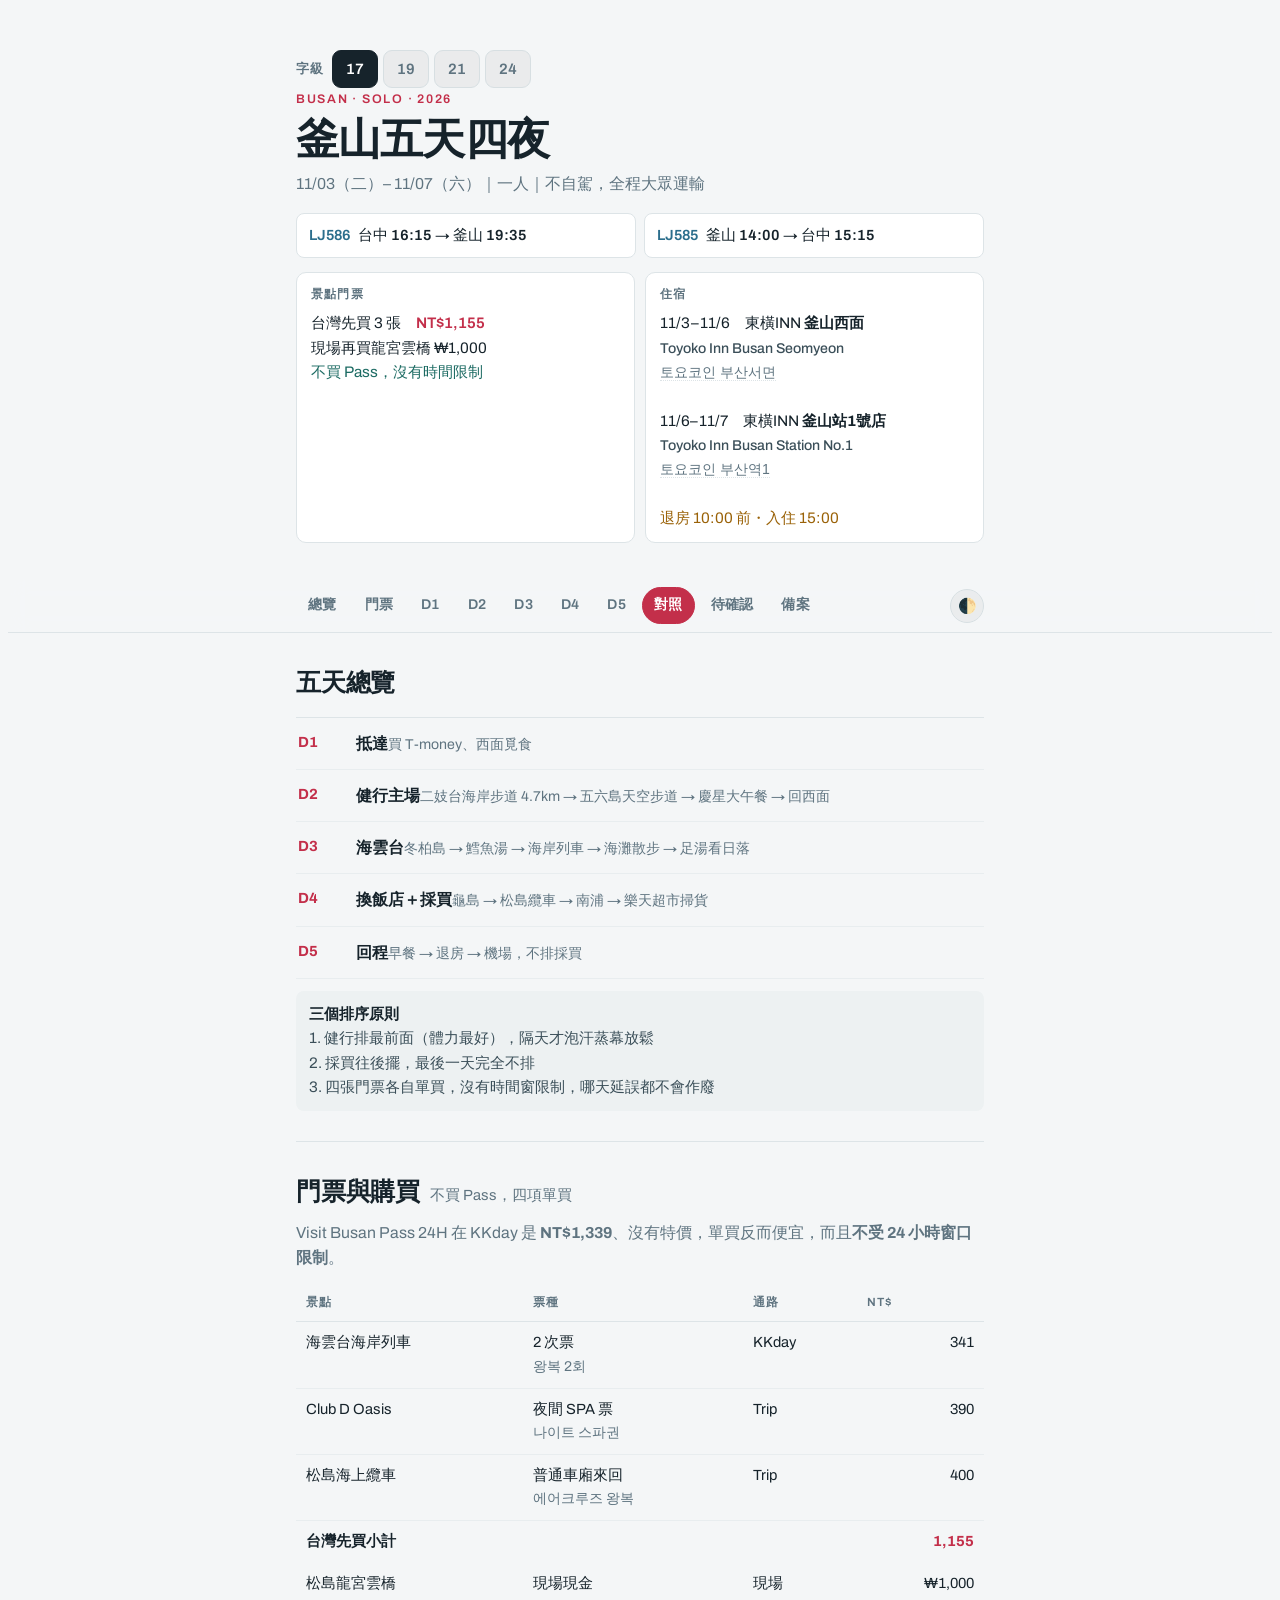
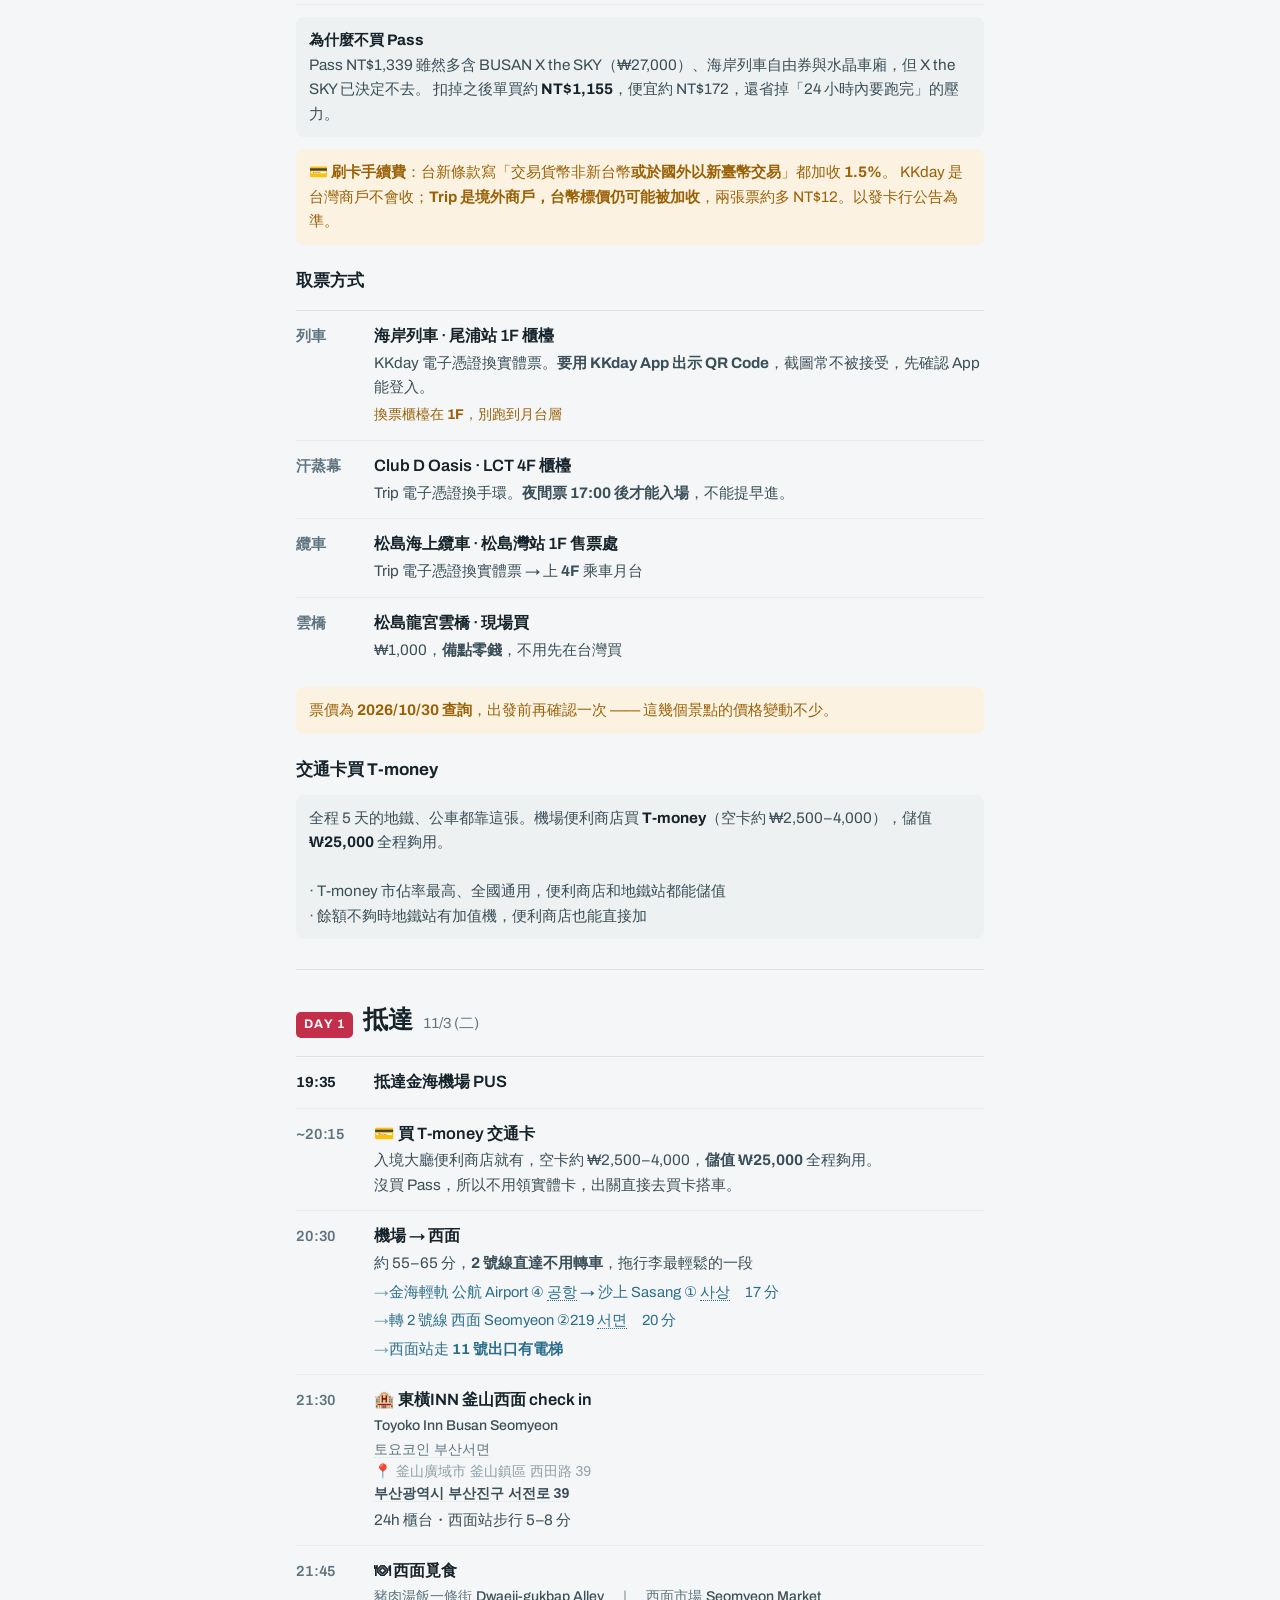
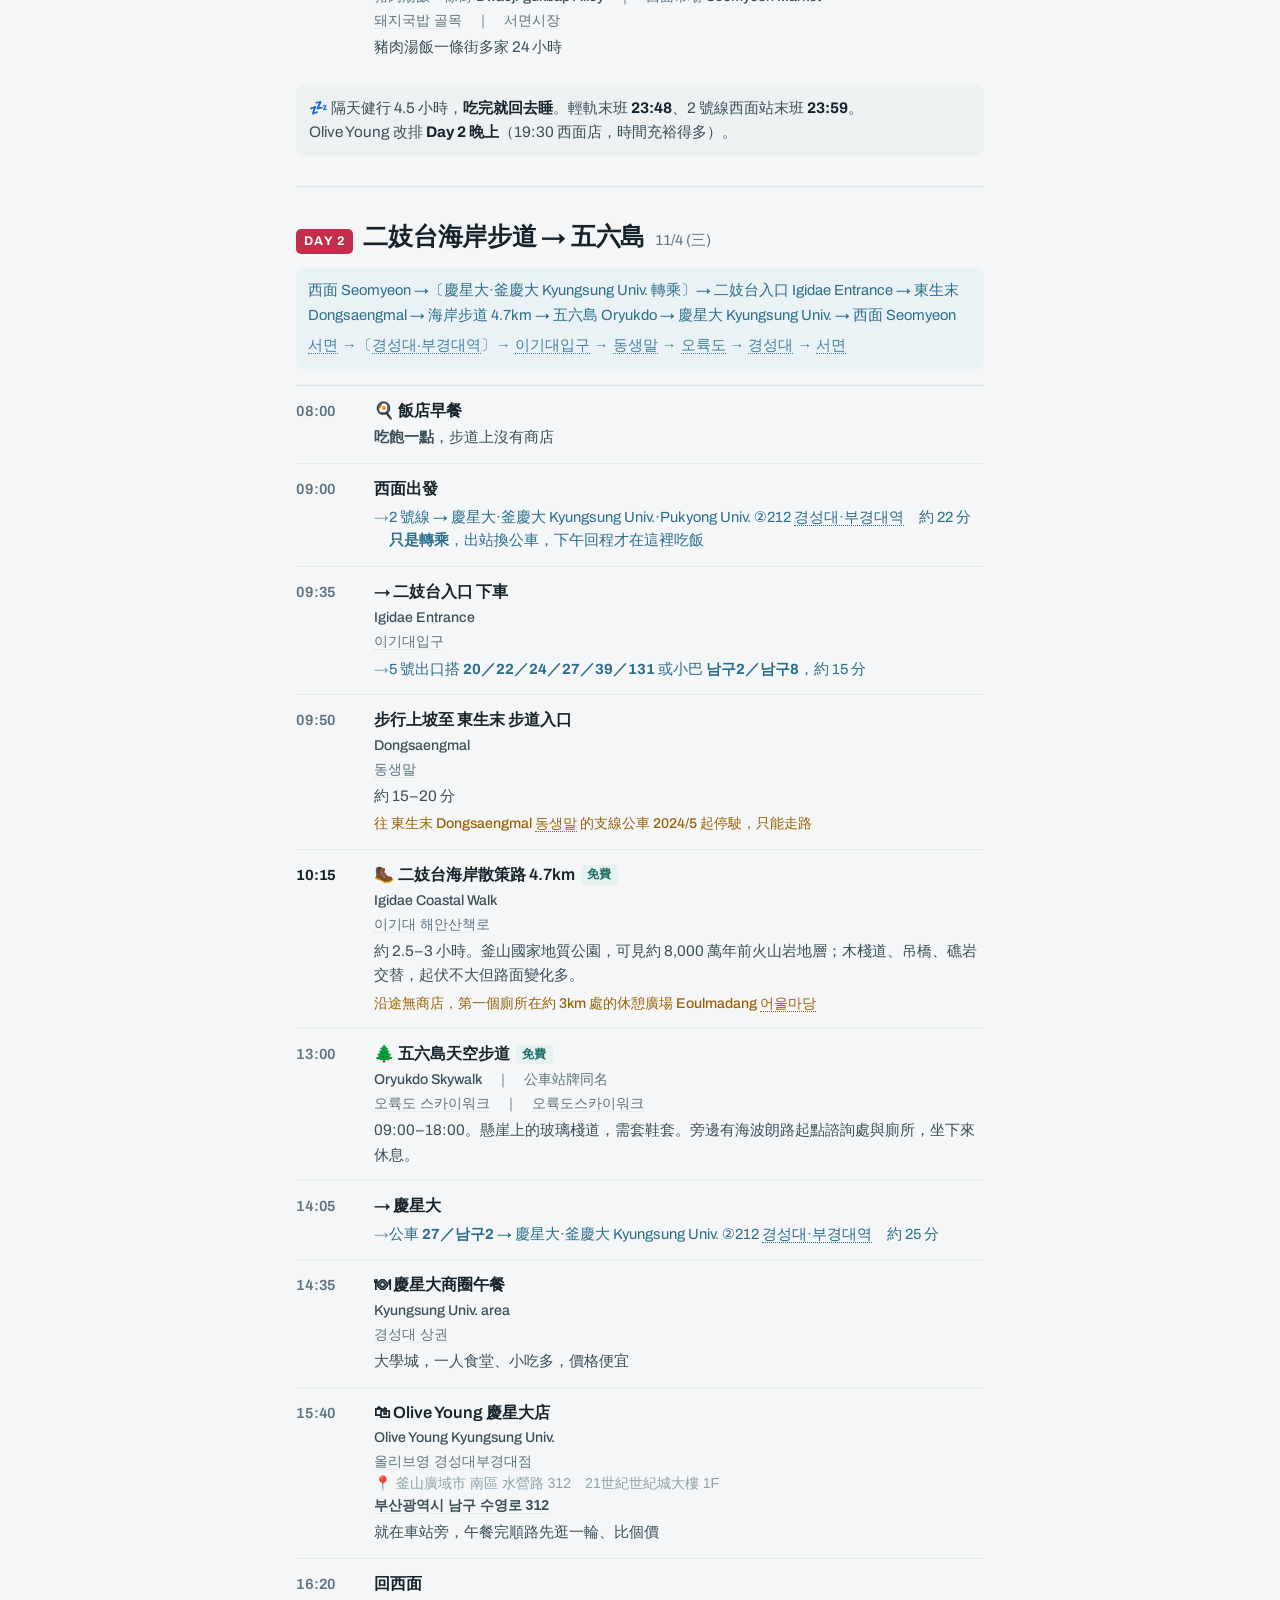
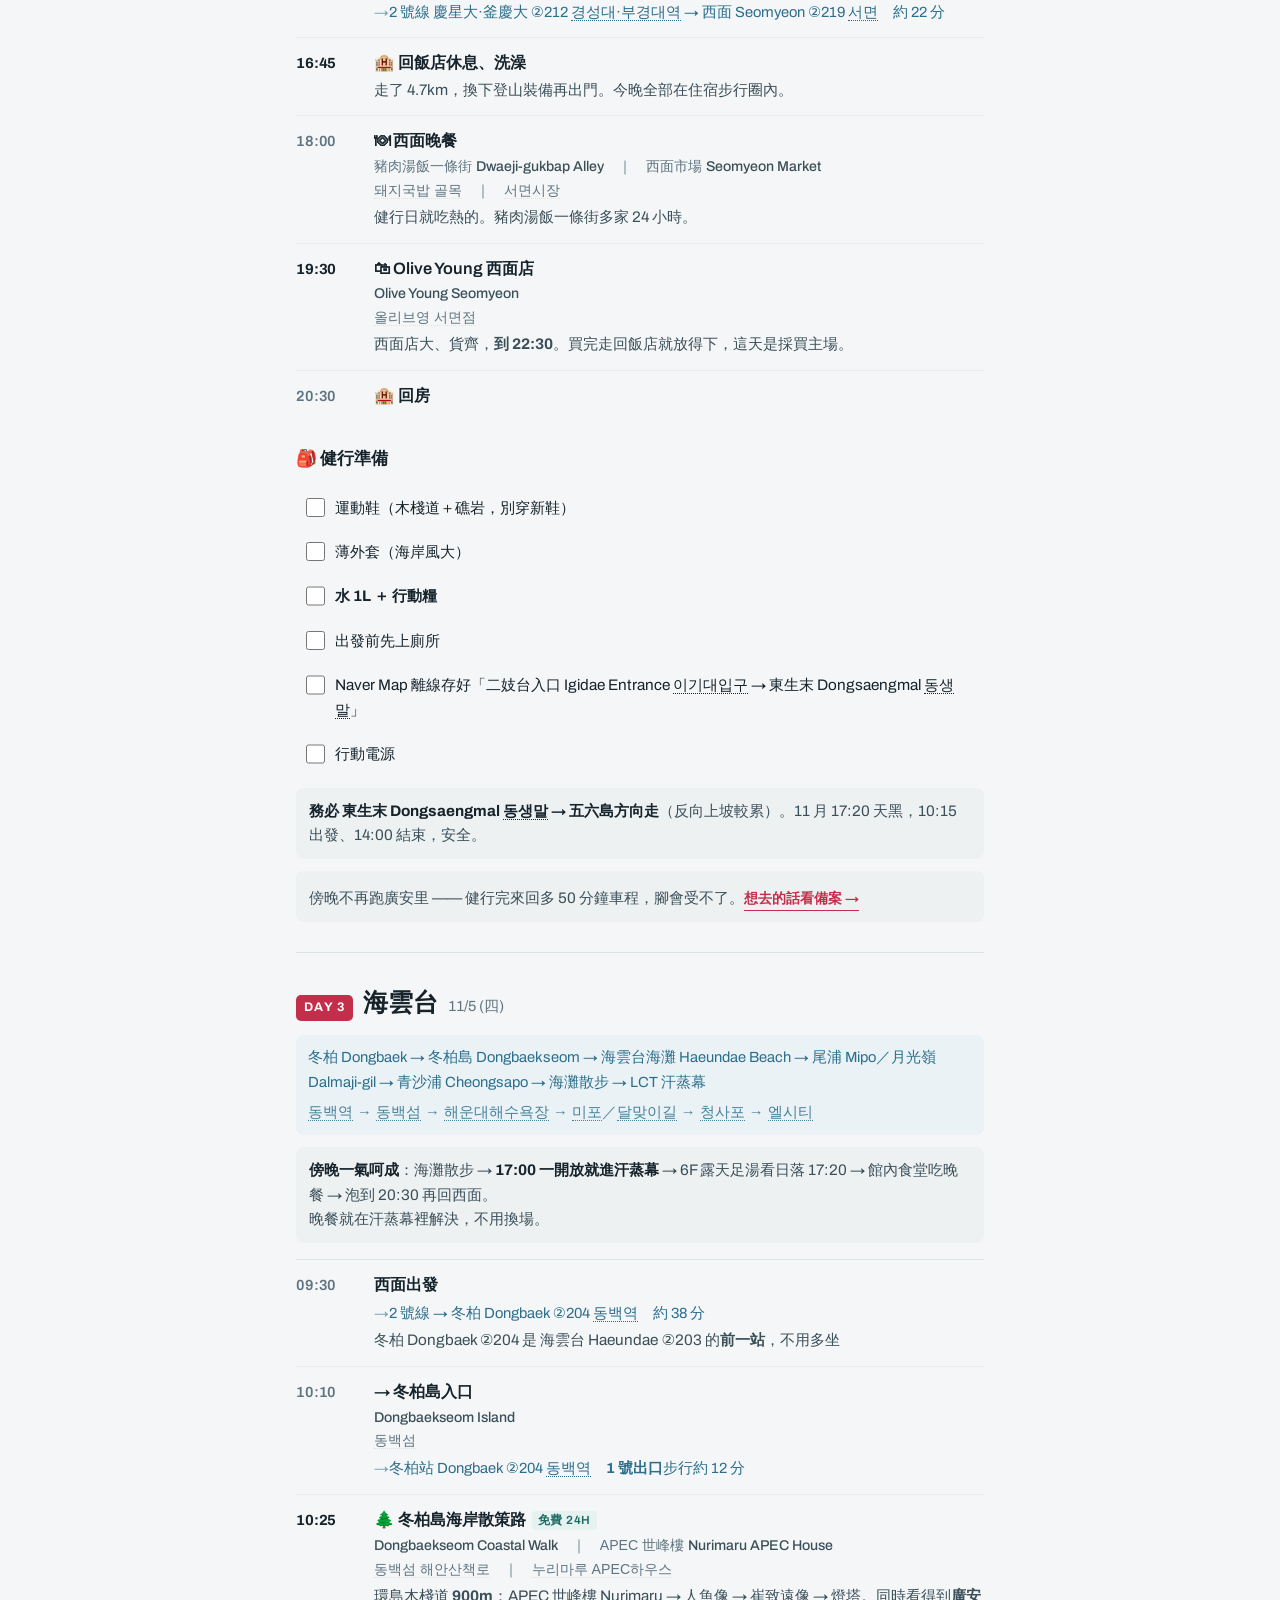
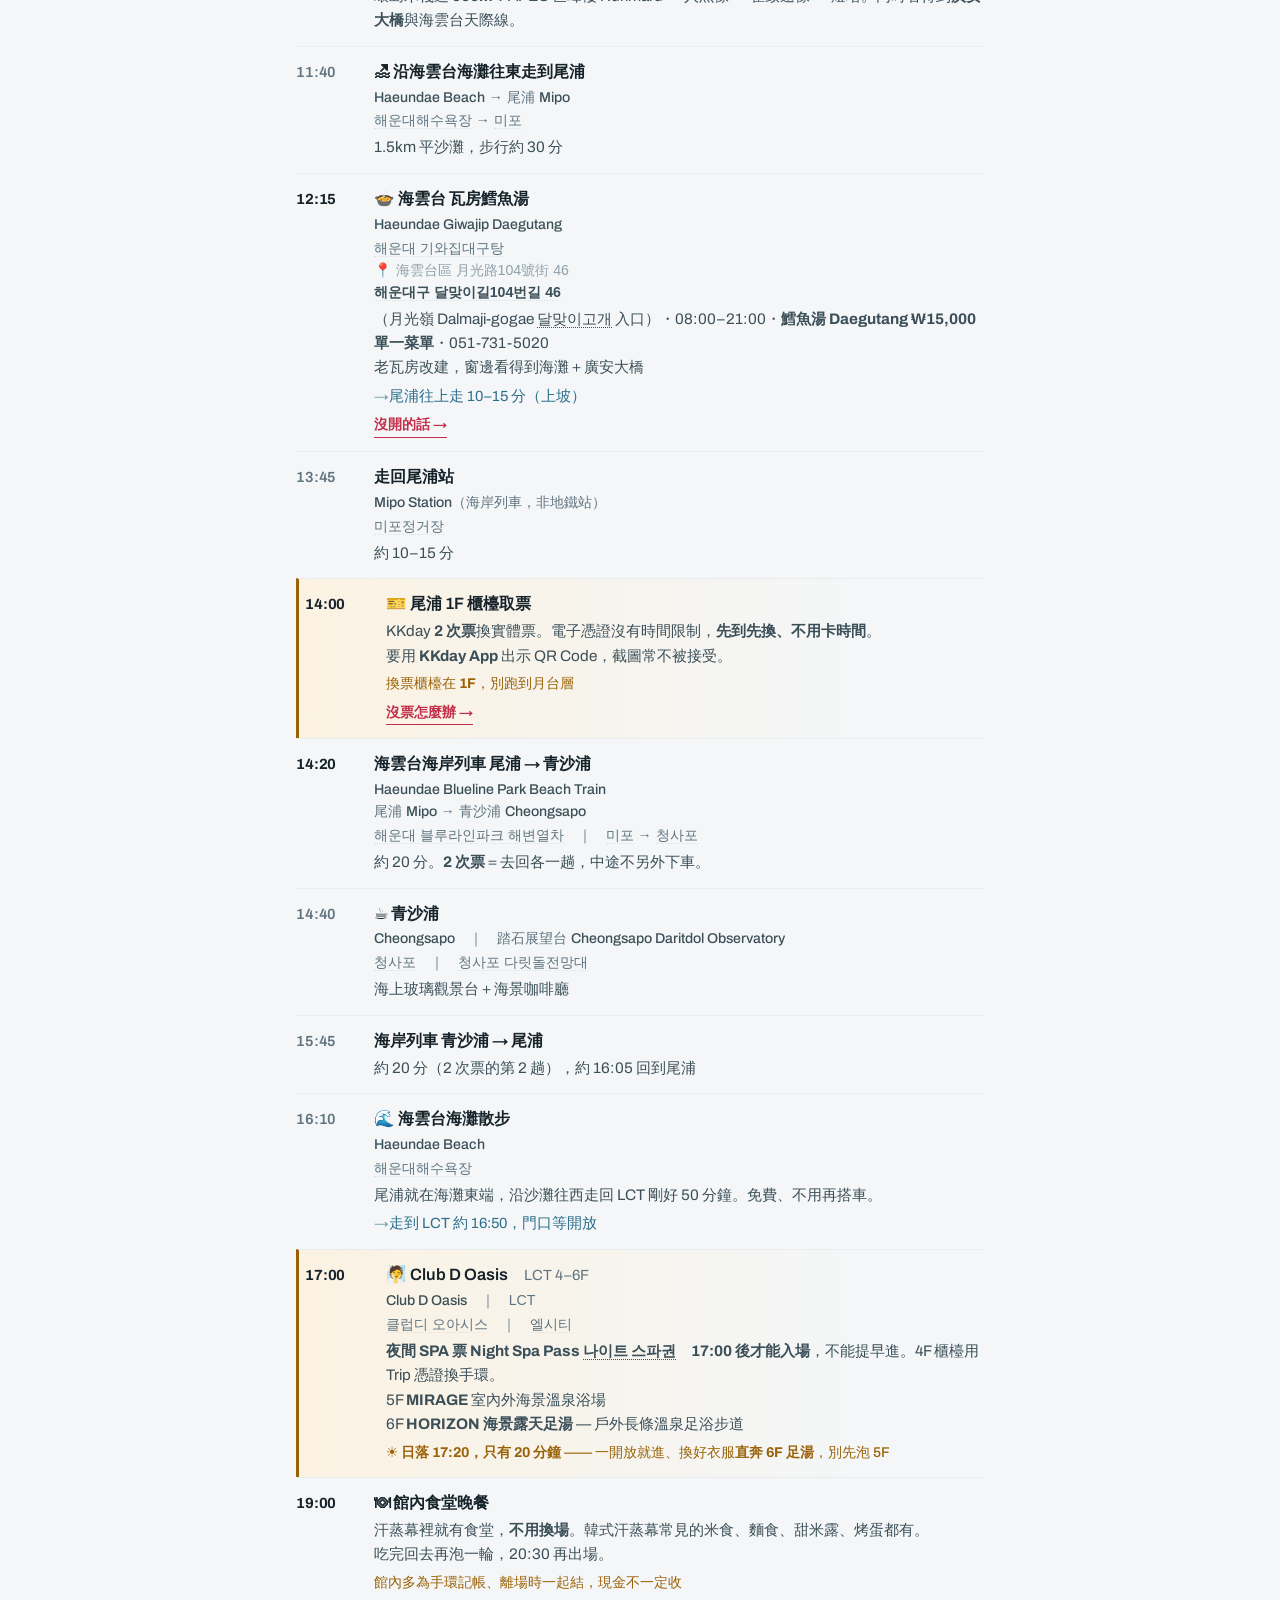
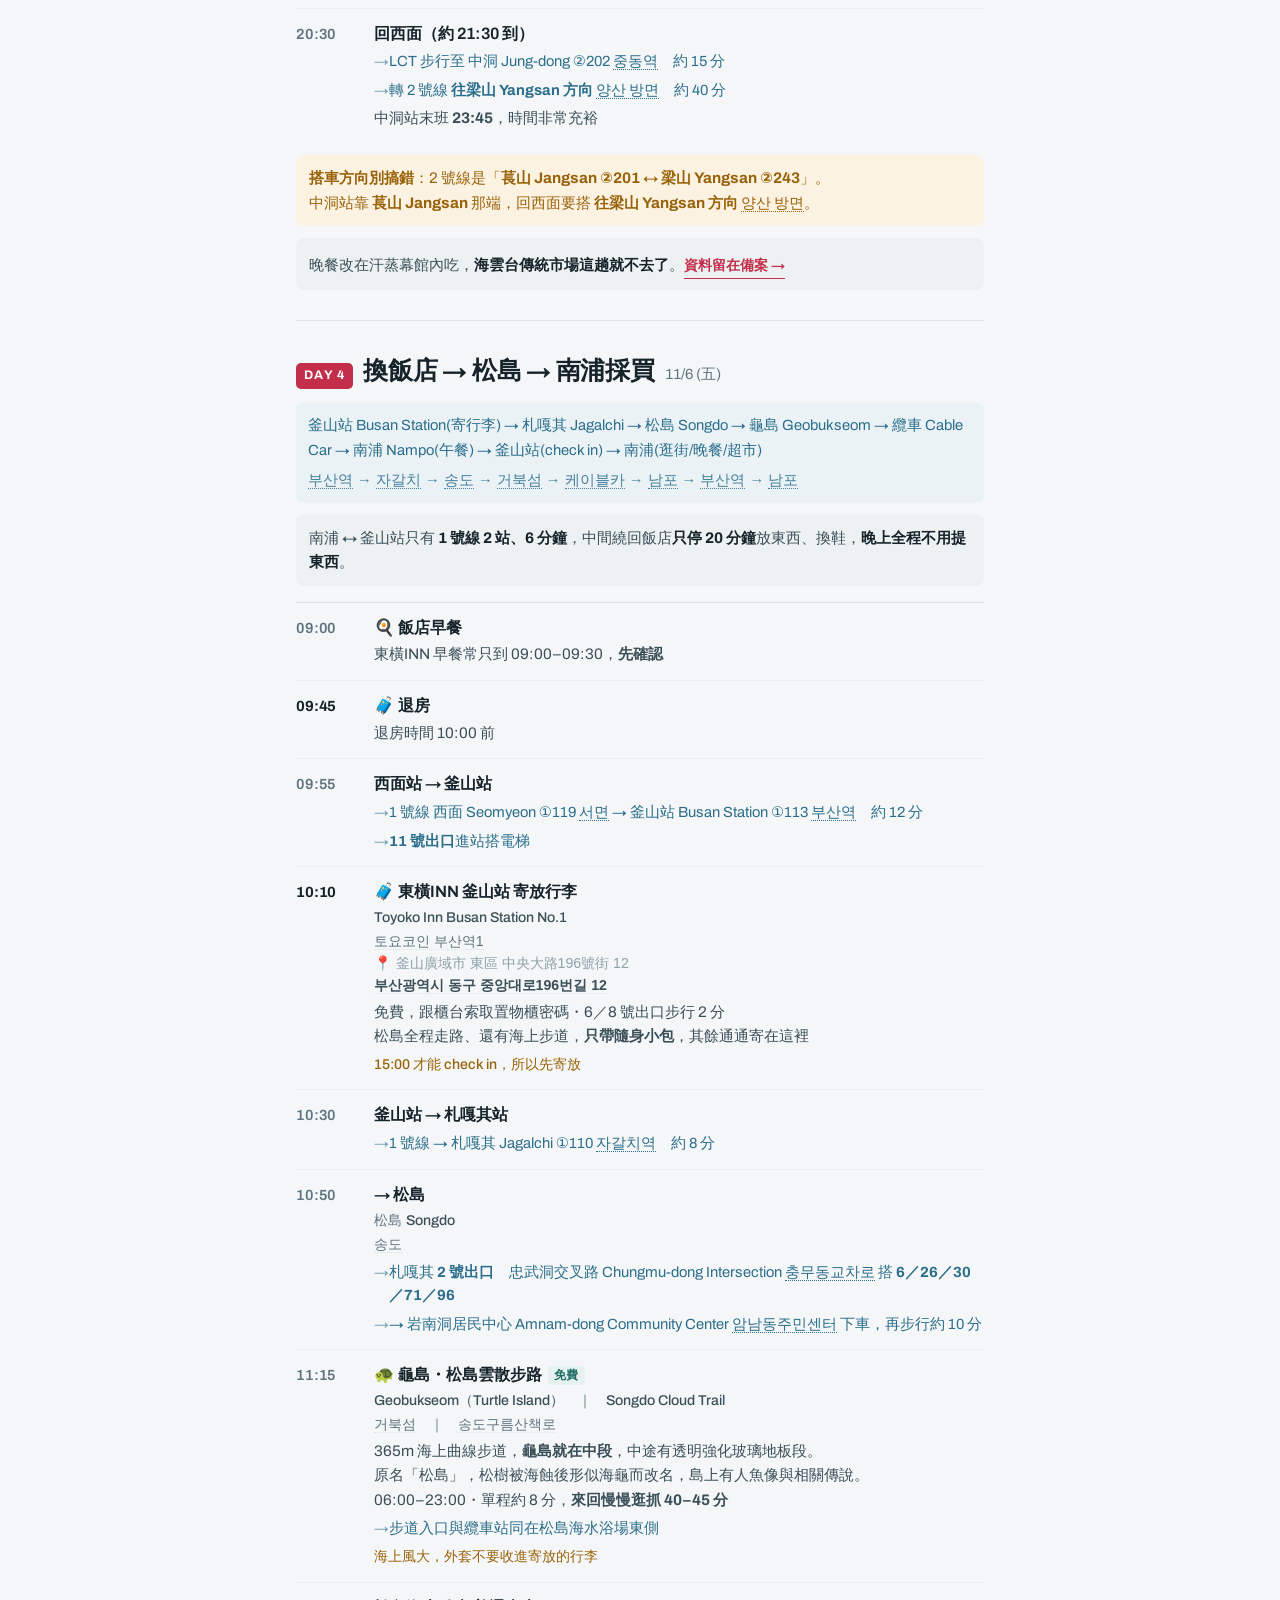
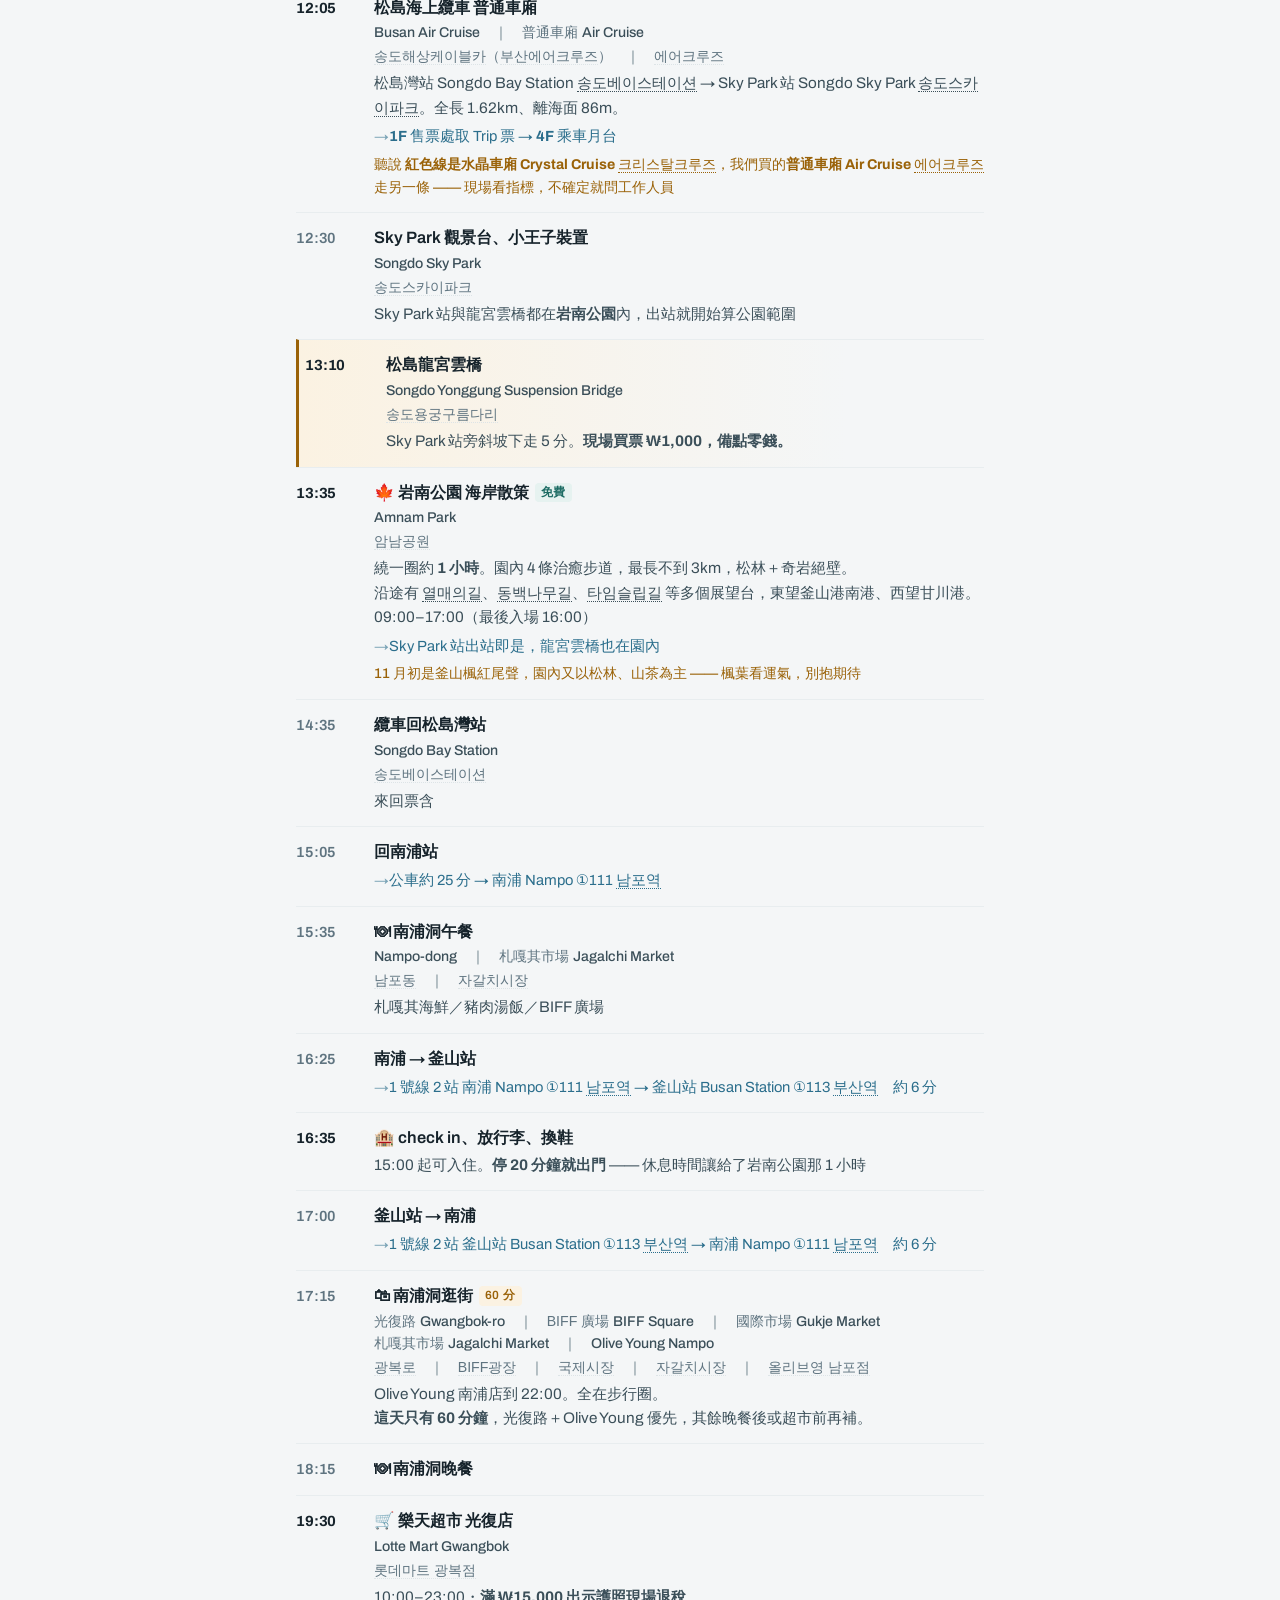
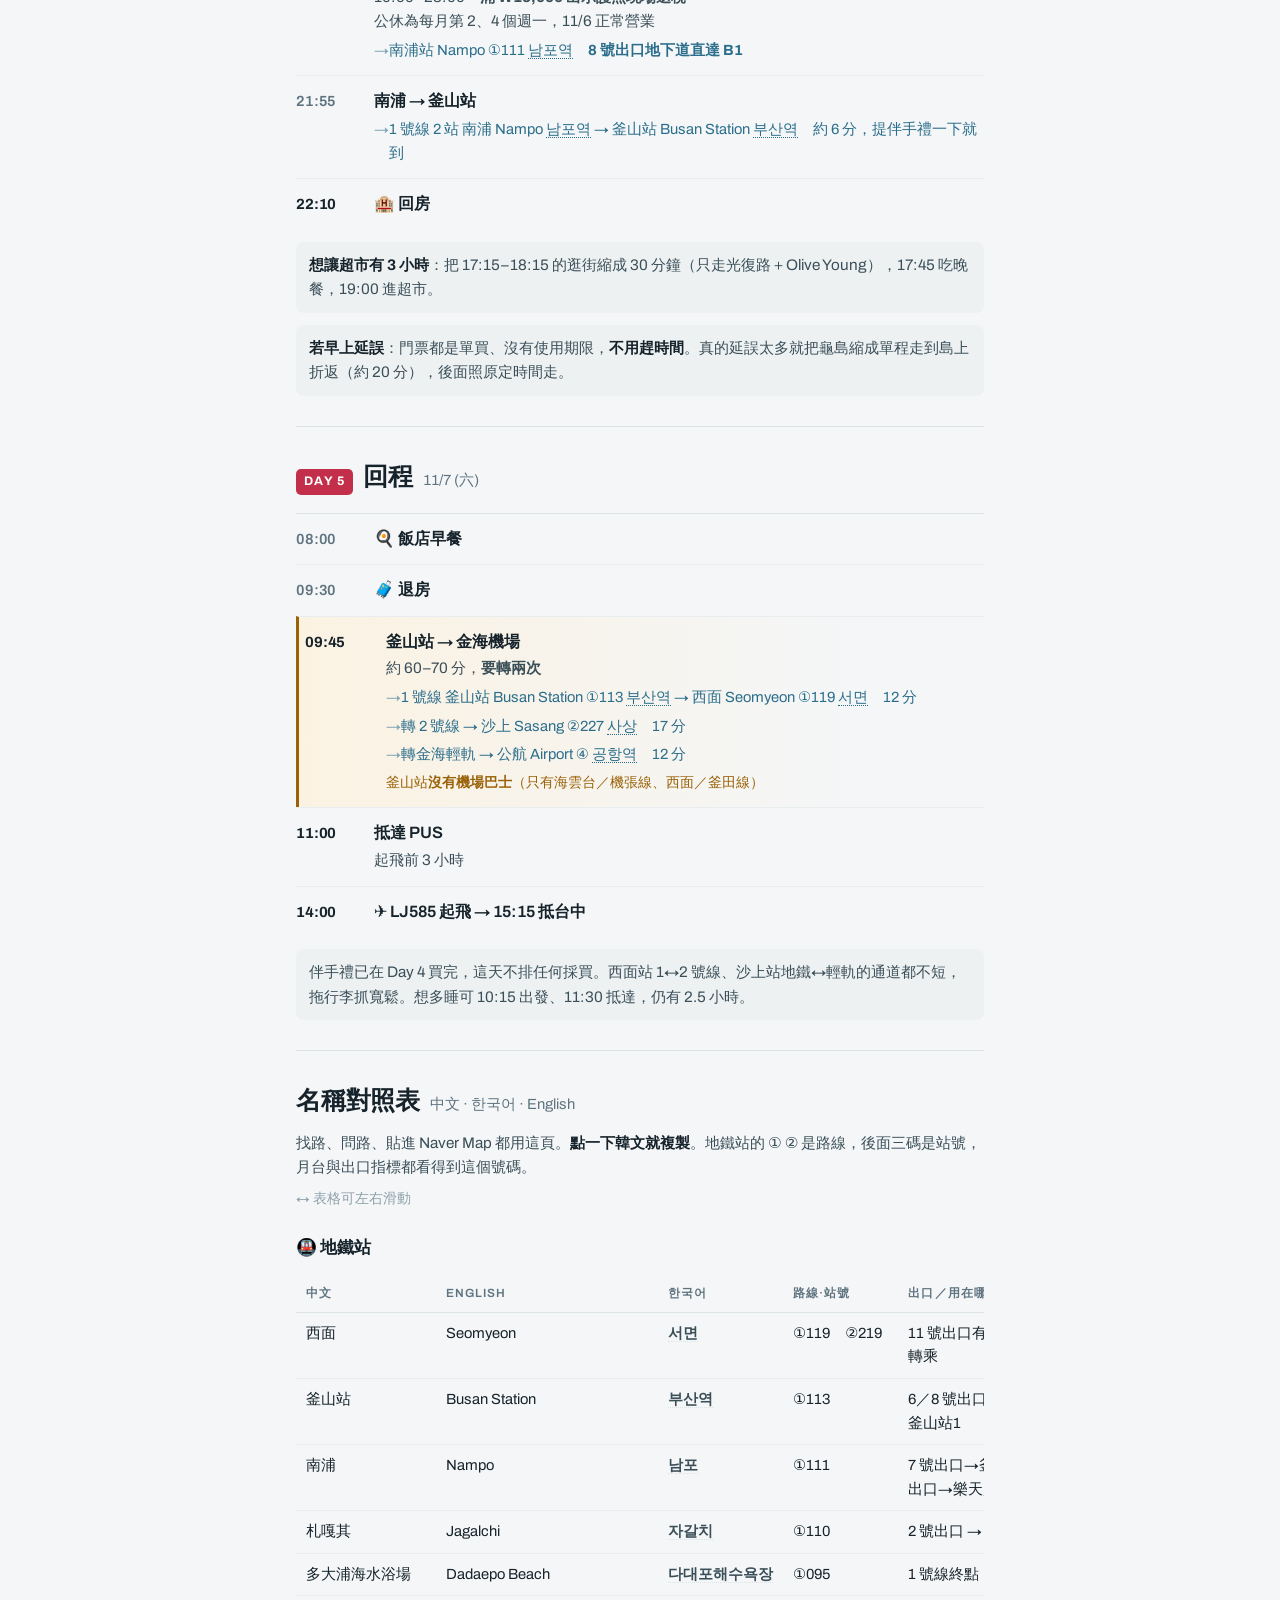
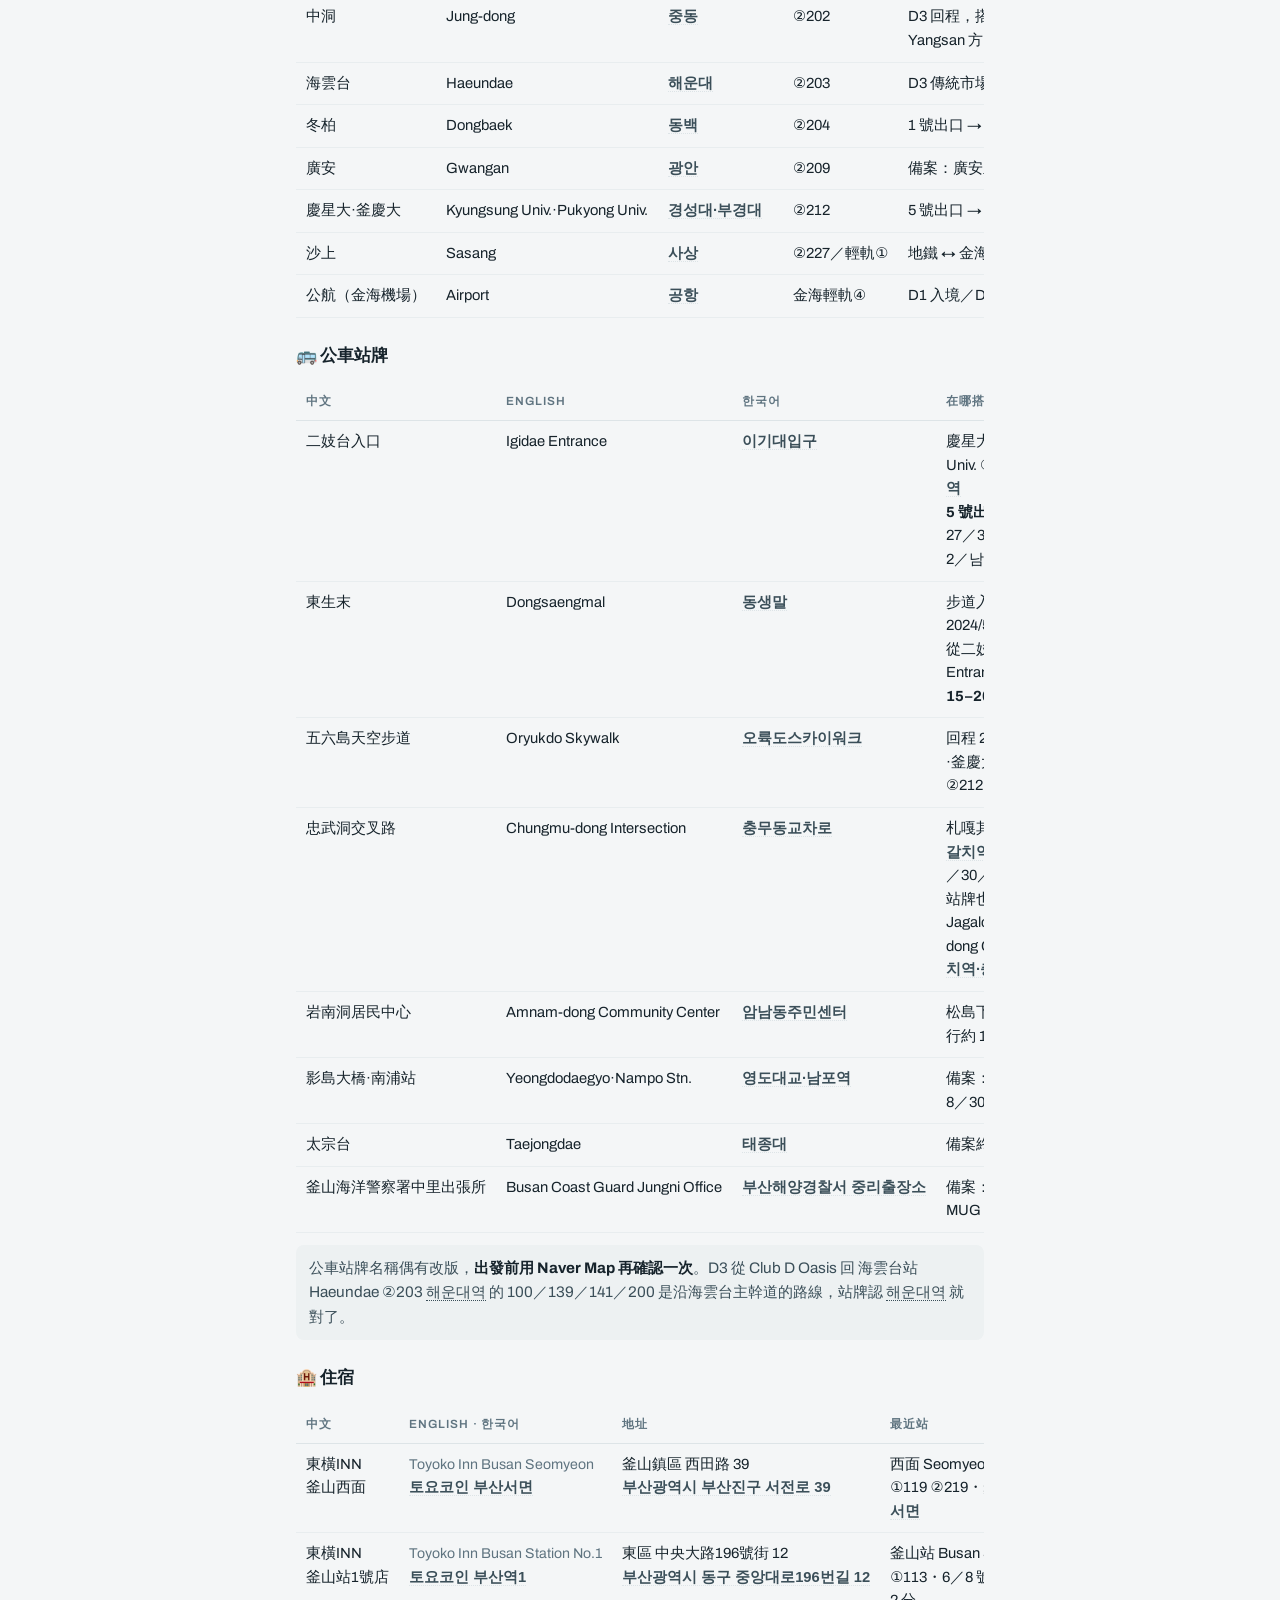
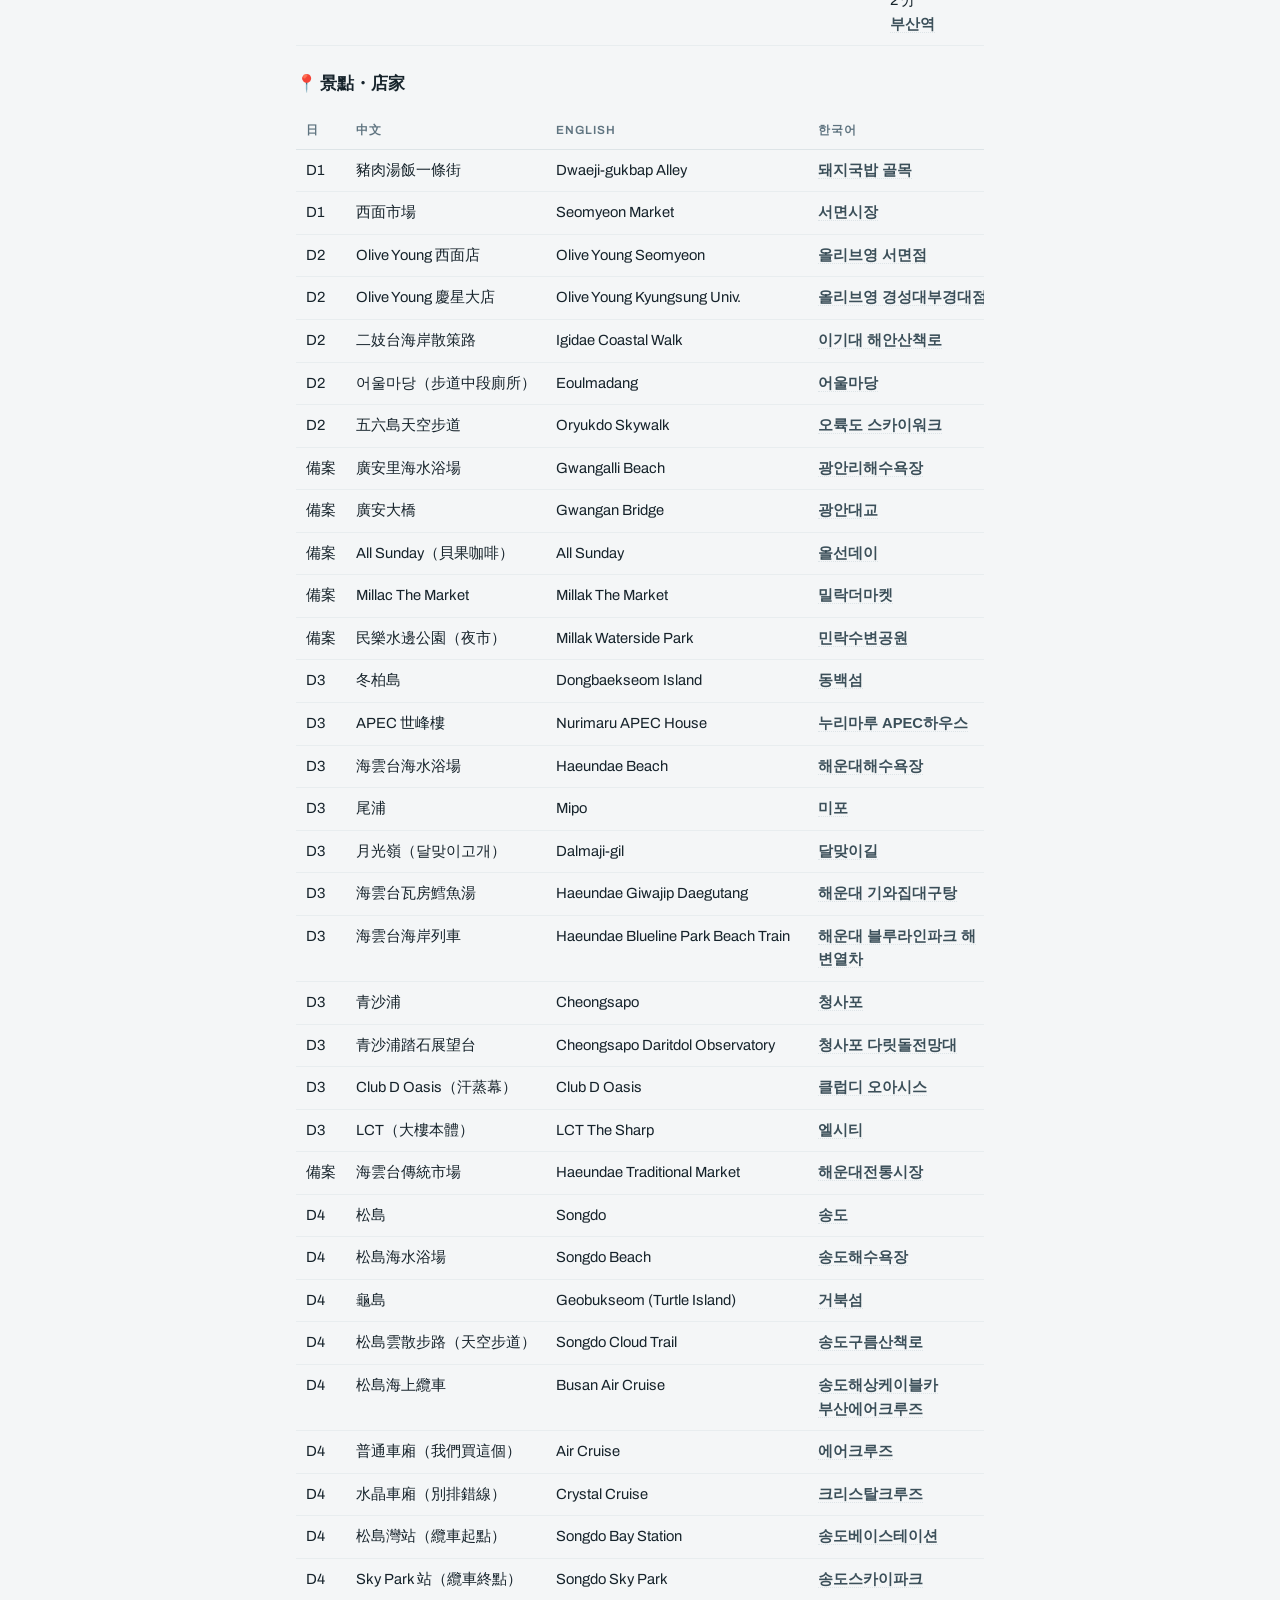
==== commit 9b0a00f0: "全頁語序改成中→英→韓，韓文單獨一列，補齊缺漏的英文 使用者指出 Day 3「2 號線是장산↔양산」整句沒有任何中英對照，看不懂。 掃過全檔後發現問題更系統性：  - 11 處完全沒有中英（장산／양산" ====
--- a/busan-2026/index.html
+++ b/busan-2026/index.html
@@ -176,6 +176,9 @@
     background:var(--sea-soft);color:var(--sea);
     font-size:calc(13px * var(--fs));line-height:1.7;word-break:break-word;
   }
+  .route-ko{
+    margin-top:5px;font-family:var(--ko);opacity:.85;
+  }
   .note{
     margin:12px 0 0;padding:11px 13px;border-radius:8px;
     background:var(--surface-2);font-size:calc(13.5px * var(--fs));color:var(--body);
@@ -297,7 +300,9 @@
     margin-top:3px;font-size:calc(12.5px * var(--fs));line-height:1.55;
     color:var(--muted);font-family:var(--ko);
   }
-  .ko .en{color:var(--faint);font-family:var(--latin)}
+  .ko .en{color:var(--body);font-family:var(--latin);font-weight:500}
+  .ko .kr{display:block;margin-top:2px}
+  .ko .kr [data-copy]{color:var(--muted);font-weight:500}
   .ko .addr{color:var(--faint)}
   [data-copy]{
     cursor:pointer;
@@ -378,9 +383,9 @@
       <div class="key">
         <h3>住宿</h3>
         <p>11/3–11/6　東橫INN <b>釜山西面</b><br>
-        <span class="ko"><span data-copy>토요코인 부산서면</span> · <span class="en">Toyoko Inn Busan Seomyeon</span></span><br>
+        <span class="ko"><span class="en">Toyoko Inn Busan Seomyeon</span><span class="kr"><span data-copy>토요코인 부산서면</span></span></span><br>
         11/6–11/7　東橫INN <b>釜山站1號店</b><br>
-        <span class="ko"><span data-copy>토요코인 부산역1</span> · <span class="en">Toyoko Inn Busan Station No.1</span></span><br>
+        <span class="ko"><span class="en">Toyoko Inn Busan Station No.1</span><span class="kr"><span data-copy>토요코인 부산역1</span></span></span><br>
         <span style="color:var(--warn)">退房 10:00 前・入住 15:00</span></p>
       </div>
     </div>
@@ -517,8 +522,8 @@
         <div class="what">
           <div class="h">機場 → 西面</div>
           <div class="d">約 55–65 分，<b>2 號線直達不用轉車</b>，拖行李最輕鬆的一段</div>
-          <div class="go">金海輕軌 <span data-copy>공항</span> 公航／Airport ④ → <span data-copy>사상</span> 沙上／Sasang ①　17 分</div>
-          <div class="go">轉 2 號線 <span data-copy>서면</span> 西面／Seomyeon ②219　20 分</div>
+          <div class="go">金海輕軌 公航 Airport ④ <span data-copy>공항</span> → 沙上 Sasang ① <span data-copy>사상</span>　17 分</div>
+          <div class="go">轉 2 號線 西面 Seomyeon ②219 <span data-copy>서면</span>　20 分</div>
           <div class="go">西面站走 <b>11 號出口有電梯</b></div>
         </div>
       </div>
@@ -526,8 +531,9 @@
         <div class="time">21:30</div>
         <div class="what">
           <div class="h">🏨 東橫INN 釜山西面 check in</div>
-          <div class="ko"><span data-copy>토요코인 부산서면</span> · <span class="en">Toyoko Inn Busan Seomyeon</span><br>
-          <span class="addr">📍 <span data-copy>부산광역시 부산진구 서전로 39</span></span></div>
+          <div class="ko"><span class="en">Toyoko Inn Busan Seomyeon</span>
+          <span class="kr"><span data-copy>토요코인 부산서면</span></span>
+          <span class="addr">📍 釜山廣域市 釜山鎮區 西田路 39<br><span data-copy>부산광역시 부산진구 서전로 39</span></span></div>
           <div class="d">24h 櫃台・西面站步行 5–8 分</div>
         </div>
       </div>
@@ -535,8 +541,8 @@
         <div class="time">21:45</div>
         <div class="what">
           <div class="h">🍽 西面覓食</div>
-          <div class="ko">豬肉湯飯一條街 <span data-copy>돼지국밥 골목</span> · <span class="en">Dwaeji-gukbap Alley</span><br>
-          西面市場 <span data-copy>서면시장</span> · <span class="en">Seomyeon Market</span></div>
+          <div class="ko">豬肉湯飯一條街 <span class="en">Dwaeji-gukbap Alley</span>　｜　西面市場 <span class="en">Seomyeon Market</span>
+          <span class="kr"><span data-copy>돼지국밥 골목</span>　｜　<span data-copy>서면시장</span></span></div>
           <div class="d">豬肉湯飯一條街多家 24 小時</div>
         </div>
       </div>
@@ -550,7 +556,8 @@
   <!-- ===== DAY 2 ===== -->
   <section id="d2">
     <div class="sechead"><span class="daytag">Day 2</span><h2>二妓台海岸步道 → 五六島</h2><span class="dateline">11/4 (三)</span></div>
-    <div class="route">서면 西面 →〔경성대·부경대역 轉乘〕→ 이기대입구 二妓台入口 → 동생말 東生末 → 海岸步道 4.7km → 오륙도 五六島 → 경성대 慶星大 → 서면 西面</div>
+    <div class="route">西面 Seomyeon →〔慶星大·釜慶大 Kyungsung Univ. 轉乘〕→ 二妓台入口 Igidae Entrance → 東生末 Dongsaengmal → 海岸步道 4.7km → 五六島 Oryukdo → 慶星大 Kyungsung Univ. → 西面 Seomyeon
+      <div class="route-ko"><span data-copy>서면</span> →〔<span data-copy>경성대·부경대역</span>〕→ <span data-copy>이기대입구</span> → <span data-copy>동생말</span> → <span data-copy>오륙도</span> → <span data-copy>경성대</span> → <span data-copy>서면</span></div></div>
     <div class="tl">
       <div class="row">
         <div class="time">08:00</div>
@@ -560,14 +567,14 @@
         <div class="time">09:00</div>
         <div class="what">
           <div class="h">西面出發</div>
-          <div class="go">2 號線 → <span data-copy>경성대·부경대역</span> 慶星大·釜慶大／Kyungsung Univ.·Pukyong Univ. ②212　約 22 分<br><b>只是轉乘</b>，出站換公車，下午回程才在這裡吃飯</div>
+          <div class="go">2 號線 → 慶星大·釜慶大 Kyungsung Univ.·Pukyong Univ. ②212 <span data-copy>경성대·부경대역</span>　約 22 分<br><b>只是轉乘</b>，出站換公車，下午回程才在這裡吃飯</div>
         </div>
       </div>
       <div class="row">
         <div class="time">09:35</div>
         <div class="what">
           <div class="h">→ 二妓台入口 下車</div>
-          <div class="ko"><span data-copy>이기대입구</span> · <span class="en">Igidae Entrance</span></div>
+          <div class="ko"><span class="en">Igidae Entrance</span><span class="kr"><span data-copy>이기대입구</span></span></div>
           <div class="go">5 號出口搭 <b>20／22／24／27／39／131</b> 或小巴 <b>남구2／남구8</b>，約 15 分</div>
         </div>
       </div>
@@ -575,25 +582,25 @@
         <div class="time">09:50</div>
         <div class="what">
           <div class="h">步行上坡至 東生末 步道入口</div>
-          <div class="ko"><span data-copy>동생말</span> · <span class="en">Dongsaengmal</span></div>
+          <div class="ko"><span class="en">Dongsaengmal</span><span class="kr"><span data-copy>동생말</span></span></div>
           <div class="d">約 15–20 分</div>
-          <div class="warnline">往 동생말 的支線公車 2024/5 起停駛，只能走路</div>
+          <div class="warnline">往 東生末 Dongsaengmal <span data-copy>동생말</span> 的支線公車 2024/5 起停駛，只能走路</div>
         </div>
       </div>
       <div class="row key-row">
         <div class="time">10:15</div>
         <div class="what">
           <div class="h">🥾 二妓台海岸散策路 4.7km<span class="free">免費</span></div>
-          <div class="ko"><span data-copy>이기대 해안산책로</span> · <span class="en">Igidae Coastal Walk</span></div>
+          <div class="ko"><span class="en">Igidae Coastal Walk</span><span class="kr"><span data-copy>이기대 해안산책로</span></span></div>
           <div class="d">約 2.5–3 小時。釜山國家地質公園，可見約 8,000 萬年前火山岩地層；木棧道、吊橋、礁岩交替，起伏不大但路面變化多。</div>
-          <div class="warnline">沿途無商店，第一個廁所在約 3km 處的 어울마당</div>
+          <div class="warnline">沿途無商店，第一個廁所在約 3km 處的休憩廣場 Eoulmadang <span data-copy>어울마당</span></div>
         </div>
       </div>
       <div class="row">
         <div class="time">13:00</div>
         <div class="what">
           <div class="h">🌲 五六島天空步道<span class="free">免費</span></div>
-          <div class="ko"><span data-copy>오륙도 스카이워크</span> · <span class="en">Oryukdo Skywalk</span>　｜　公車站牌 <span data-copy>오륙도스카이워크</span></div>
+          <div class="ko"><span class="en">Oryukdo Skywalk</span>　｜　公車站牌同名<span class="kr"><span data-copy>오륙도 스카이워크</span>　｜　<span data-copy>오륙도스카이워크</span></span></div>
           <div class="d">09:00–18:00。懸崖上的玻璃棧道，需套鞋套。旁邊有海波朗路起點諮詢處與廁所，坐下來休息。</div>
         </div>
       </div>
@@ -601,14 +608,14 @@
         <div class="time">14:05</div>
         <div class="what">
           <div class="h">→ 慶星大</div>
-          <div class="go">公車 <b>27／남구2</b> → <span data-copy>경성대·부경대역</span> ②212　約 25 分</div>
+          <div class="go">公車 <b>27／남구2</b> → 慶星大·釜慶大 Kyungsung Univ. ②212 <span data-copy>경성대·부경대역</span>　約 25 分</div>
         </div>
       </div>
       <div class="row">
         <div class="time">14:35</div>
         <div class="what">
           <div class="h">🍽 慶星大商圈午餐</div>
-          <div class="ko"><span data-copy>경성대 상권</span> · <span class="en">Kyungsung Univ. area</span></div>
+          <div class="ko"><span class="en">Kyungsung Univ. area</span><span class="kr"><span data-copy>경성대 상권</span></span></div>
           <div class="d">大學城，一人食堂、小吃多，價格便宜</div>
         </div>
       </div>
@@ -616,8 +623,9 @@
         <div class="time">15:40</div>
         <div class="what">
           <div class="h">🛍 Olive Young 慶星大店</div>
-          <div class="ko"><span data-copy>올리브영 경성대부경대점</span> · <span class="en">Olive Young Kyungsung Univ.</span><br>
-          <span class="addr">📍 <span data-copy>부산광역시 남구 수영로 312</span> 21세기센츄리시티빌딩 1F</span></div>
+          <div class="ko"><span class="en">Olive Young Kyungsung Univ.</span>
+          <span class="kr"><span data-copy>올리브영 경성대부경대점</span></span>
+          <span class="addr">📍 釜山廣域市 南區 水營路 312　21世紀世紀城大樓 1F<br><span data-copy>부산광역시 남구 수영로 312</span></span></div>
           <div class="d">就在車站旁，午餐完順路先逛一輪、比個價</div>
         </div>
       </div>
@@ -625,7 +633,7 @@
         <div class="time">16:20</div>
         <div class="what">
           <div class="h">回西面</div>
-          <div class="go">2 號線 <span data-copy>경성대·부경대역</span> ②212 → <span data-copy>서면</span> 西面 ②219　約 22 分</div>
+          <div class="go">2 號線 慶星大·釜慶大 ②212 <span data-copy>경성대·부경대역</span> → 西面 Seomyeon ②219 <span data-copy>서면</span>　約 22 分</div>
         </div>
       </div>
       <div class="row key-row">
@@ -639,8 +647,8 @@
         <div class="time">18:00</div>
         <div class="what">
           <div class="h">🍽 西面晚餐</div>
-          <div class="ko">豬肉湯飯一條街 <span data-copy>돼지국밥 골목</span> · <span class="en">Dwaeji-gukbap Alley</span><br>
-          西面市場 <span data-copy>서면시장</span> · <span class="en">Seomyeon Market</span></div>
+          <div class="ko">豬肉湯飯一條街 <span class="en">Dwaeji-gukbap Alley</span>　｜　西面市場 <span class="en">Seomyeon Market</span>
+          <span class="kr"><span data-copy>돼지국밥 골목</span>　｜　<span data-copy>서면시장</span></span></div>
           <div class="d">健行日就吃熱的。豬肉湯飯一條街多家 24 小時。</div>
         </div>
       </div>
@@ -648,7 +656,7 @@
         <div class="time">19:30</div>
         <div class="what">
           <div class="h">🛍 Olive Young 西面店</div>
-          <div class="ko"><span data-copy>올리브영 서면점</span> · <span class="en">Olive Young Seomyeon</span></div>
+          <div class="ko"><span class="en">Olive Young Seomyeon</span><span class="kr"><span data-copy>올리브영 서면점</span></span></div>
           <div class="d">西面店大、貨齊，<b>到 22:30</b>。買完走回飯店就放得下，這天是採買主場。</div>
         </div>
       </div>
@@ -664,10 +672,10 @@
       <label class="chk"><input type="checkbox" id="hike-2"><span>薄外套（海岸風大）</span></label>
       <label class="chk"><input type="checkbox" id="hike-3"><span><b>水 1L ＋ 行動糧</b></span></label>
       <label class="chk"><input type="checkbox" id="hike-4"><span>出發前先上廁所</span></label>
-      <label class="chk"><input type="checkbox" id="hike-5"><span>Naver Map 離線存好「<span data-copy>이기대입구</span> → <span data-copy>동생말</span>」</span></label>
+      <label class="chk"><input type="checkbox" id="hike-5"><span>Naver Map 離線存好「二妓台入口 Igidae Entrance <span data-copy>이기대입구</span> → 東生末 Dongsaengmal <span data-copy>동생말</span>」</span></label>
       <label class="chk"><input type="checkbox" id="hike-6"><span>行動電源</span></label>
     </div>
-    <div class="note"><b>務必 동생말 → 五六島方向走</b>（反向上坡較累）。11 月 17:20 天黑，10:15 出發、14:00 結束，安全。</div>
+    <div class="note"><b>務必 東生末 Dongsaengmal <span data-copy>동생말</span> → 五六島方向走</b>（反向上坡較累）。11 月 17:20 天黑，10:15 出發、14:00 結束，安全。</div>
     <div class="note">傍晚不再跑廣安里 —— 健行完來回多 50 分鐘車程，腳會受不了。<a class="jump" href="#bk-gwangalli">想去的話看備案 →</a></div>
   </section>
 
@@ -676,39 +684,40 @@
   <!-- ===== DAY 3 ===== -->
   <section id="d3">
     <div class="sechead"><span class="daytag">Day 3</span><h2>海雲台</h2><span class="dateline">11/5 (四)</span></div>
-    <div class="route">동백역 冬柏 → 동백섬 冬柏島 → 해운대해수욕장 海灘 → 미포 尾浦／달맞이길 → 청사포 青沙浦 → 해운대해수욕장 海灘散步 → 엘시티 LCT 汗蒸幕</div>
+    <div class="route">冬柏 Dongbaek → 冬柏島 Dongbaekseom → 海雲台海灘 Haeundae Beach → 尾浦 Mipo／月光嶺 Dalmaji-gil → 青沙浦 Cheongsapo → 海灘散步 → LCT 汗蒸幕
+      <div class="route-ko"><span data-copy>동백역</span> → <span data-copy>동백섬</span> → <span data-copy>해운대해수욕장</span> → <span data-copy>미포</span>／<span data-copy>달맞이길</span> → <span data-copy>청사포</span> → <span data-copy>엘시티</span></div></div>
     <div class="note"><b>傍晚一氣呵成</b>：海灘散步 → <b>17:00 一開放就進汗蒸幕</b> → 6F 露天足湯看日落 17:20 → 館內食堂吃晚餐 → 泡到 20:30 再回西面。<br>晚餐就在汗蒸幕裡解決，不用換場。</div>
     <div class="tl">
       <div class="row">
         <div class="time">09:30</div>
         <div class="what">
           <div class="h">西面出發</div>
-          <div class="go">2 號線 → <span data-copy>동백역</span> 冬柏／Dongbaek ②204　約 38 分</div>
-          <div class="d">동백 是 해운대（②203）的<b>前一站</b>，不用多坐</div>
+          <div class="go">2 號線 → 冬柏 Dongbaek ②204 <span data-copy>동백역</span>　約 38 分</div>
+          <div class="d">冬柏 Dongbaek ②204 是 海雲台 Haeundae ②203 的<b>前一站</b>，不用多坐</div>
         </div>
       </div>
       <div class="row">
         <div class="time">10:10</div>
         <div class="what">
           <div class="h">→ 冬柏島入口</div>
-          <div class="ko"><span data-copy>동백섬</span> · <span class="en">Dongbaekseom Island</span></div>
-          <div class="go"><span data-copy>동백역</span> 冬柏站 <b>1 號出口</b>步行約 12 分</div>
+          <div class="ko"><span class="en">Dongbaekseom Island</span><span class="kr"><span data-copy>동백섬</span></span></div>
+          <div class="go">冬柏站 Dongbaek ②204 <span data-copy>동백역</span>　<b>1 號出口</b>步行約 12 分</div>
         </div>
       </div>
       <div class="row key-row">
         <div class="time">10:25</div>
         <div class="what">
           <div class="h">🌲 冬柏島海岸散策路<span class="free">免費 24h</span></div>
-          <div class="ko"><span data-copy>동백섬 해안산책로</span> · <span class="en">Dongbaekseom Coastal Walk</span><br>
-          APEC 世峰樓 <span data-copy>누리마루 APEC하우스</span> · <span class="en">Nurimaru APEC House</span></div>
-          <div class="d">環島木棧道 <b>900m</b>：누리마루 APEC 世峰樓 → 人魚像 → 崔致遠像 → 燈塔。同時看得到<b>廣安大橋</b>與海雲台天際線。</div>
+          <div class="ko"><span class="en">Dongbaekseom Coastal Walk</span>　｜　APEC 世峰樓 <span class="en">Nurimaru APEC House</span>
+          <span class="kr"><span data-copy>동백섬 해안산책로</span>　｜　<span data-copy>누리마루 APEC하우스</span></span></div>
+          <div class="d">環島木棧道 <b>900m</b>：APEC 世峰樓 Nurimaru → 人魚像 → 崔致遠像 → 燈塔。同時看得到<b>廣安大橋</b>與海雲台天際線。</div>
         </div>
       </div>
       <div class="row">
         <div class="time">11:40</div>
         <div class="what">
           <div class="h">🏖 沿海雲台海灘往東走到尾浦</div>
-          <div class="ko"><span data-copy>해운대해수욕장</span> · <span class="en">Haeundae Beach</span> → <span data-copy>미포</span> 尾浦 · <span class="en">Mipo</span></div>
+          <div class="ko"><span class="en">Haeundae Beach</span> → 尾浦 <span class="en">Mipo</span><span class="kr"><span data-copy>해운대해수욕장</span> → <span data-copy>미포</span></span></div>
           <div class="d">1.5km 平沙灘，步行約 30 分</div>
         </div>
       </div>
@@ -716,9 +725,10 @@
         <div class="time">12:15</div>
         <div class="what">
           <div class="h">🍲 海雲台 瓦房鱈魚湯</div>
-          <div class="ko"><span data-copy>해운대 기와집대구탕</span> · <span class="en">Haeundae Giwajip Daegutang</span><br>
-          <span class="addr">📍 <span data-copy>해운대구 달맞이길104번길 46</span></span></div>
-          <div class="d">（달맞이고개 月光嶺入口）・08:00–21:00・<b>대구탕 ₩15,000 單一菜單</b>・051-731-5020<br>老瓦房改建，窗邊看得到海灘＋廣安大橋</div>
+          <div class="ko"><span class="en">Haeundae Giwajip Daegutang</span>
+          <span class="kr"><span data-copy>해운대 기와집대구탕</span></span>
+          <span class="addr">📍 海雲台區 月光路104號街 46<br><span data-copy>해운대구 달맞이길104번길 46</span></span></div>
+          <div class="d">（月光嶺 Dalmaji-gogae <span data-copy>달맞이고개</span> 入口）・08:00–21:00・<b>鱈魚湯 Daegutang ₩15,000 單一菜單</b>・051-731-5020<br>老瓦房改建，窗邊看得到海灘＋廣安大橋</div>
           <div class="go">尾浦往上走 10–15 分（上坡）</div>
           <a class="jump" href="#bk-food">沒開的話 →</a>
         </div>
@@ -727,7 +737,7 @@
         <div class="time">13:45</div>
         <div class="what">
           <div class="h">走回尾浦站</div>
-          <div class="ko"><span data-copy>미포정거장</span> · <span class="en">Mipo Station</span>（海岸列車，非地鐵站）</div>
+          <div class="ko"><span class="en">Mipo Station</span>（海岸列車，非地鐵站）<span class="kr"><span data-copy>미포정거장</span></span></div>
           <div class="d">約 10–15 分</div>
         </div>
       </div>
@@ -745,8 +755,9 @@
         <div class="time">14:20</div>
         <div class="what">
           <div class="h">海雲台海岸列車 尾浦 → 青沙浦</div>
-          <div class="ko"><span data-copy>해운대 블루라인파크 해변열차</span> · <span class="en">Haeundae Blueline Park Beach Train</span><br>
-          <span data-copy>미포</span> 尾浦 → <span data-copy>청사포</span> 青沙浦</div>
+          <div class="ko"><span class="en">Haeundae Blueline Park Beach Train</span><br>
+          尾浦 <span class="en">Mipo</span> → 青沙浦 <span class="en">Cheongsapo</span>
+          <span class="kr"><span data-copy>해운대 블루라인파크 해변열차</span>　｜　<span data-copy>미포</span> → <span data-copy>청사포</span></span></div>
           <div class="d">約 20 分。<b>2 次票</b>＝去回各一趟，中途不另外下車。</div>
         </div>
       </div>
@@ -754,8 +765,8 @@
         <div class="time">14:40</div>
         <div class="what">
           <div class="h">☕ 青沙浦</div>
-          <div class="ko"><span data-copy>청사포</span> · <span class="en">Cheongsapo</span><br>
-          踏石展望台 <span data-copy>청사포 다릿돌전망대</span> · <span class="en">Cheongsapo Daritdol Observatory</span></div>
+          <div class="ko"><span class="en">Cheongsapo</span>　｜　踏石展望台 <span class="en">Cheongsapo Daritdol Observatory</span>
+          <span class="kr"><span data-copy>청사포</span>　｜　<span data-copy>청사포 다릿돌전망대</span></span></div>
           <div class="d">海上玻璃觀景台＋海景咖啡廳</div>
         </div>
       </div>
@@ -767,7 +778,7 @@
         <div class="time">16:10</div>
         <div class="what">
           <div class="h">🌊 海雲台海灘散步</div>
-          <div class="ko"><span data-copy>해운대해수욕장</span> · <span class="en">Haeundae Beach</span></div>
+          <div class="ko"><span class="en">Haeundae Beach</span><span class="kr"><span data-copy>해운대해수욕장</span></span></div>
           <div class="d">尾浦就在海灘東端，沿沙灘往西走回 LCT 剛好 50 分鐘。免費、不用再搭車。</div>
           <div class="go">走到 LCT 約 16:50，門口等開放</div>
         </div>
@@ -776,8 +787,8 @@
         <div class="time">17:00</div>
         <div class="what">
           <div class="h">🧖 Club D Oasis　<span style="color:var(--muted);font-weight:400;font-size:calc(13px * var(--fs))">LCT 4–6F</span></div>
-          <div class="ko"><span data-copy>클럽디 오아시스</span> · <span class="en">Club D Oasis</span>　｜　LCT <span data-copy>엘시티</span></div>
-          <div class="d"><b>夜間 SPA 票（나이트 스파권）17:00 後才能入場</b>，不能提早進。4F 櫃檯用 Trip 憑證換手環。<br>
+          <div class="ko"><span class="en">Club D Oasis</span>　｜　LCT<span class="kr"><span data-copy>클럽디 오아시스</span>　｜　<span data-copy>엘시티</span></span></div>
+          <div class="d"><b>夜間 SPA 票 Night Spa Pass <span data-copy>나이트 스파권</span>　17:00 後才能入場</b>，不能提早進。4F 櫃檯用 Trip 憑證換手環。<br>
           5F <b>MIRAGE</b> 室內外海景溫泉浴場<br>6F <b>HORIZON 海景露天足湯</b> — 戶外長條溫泉足浴步道</div>
           <div class="warnline">☀️ <b>日落 17:20，只有 20 分鐘</b> —— 一開放就進、換好衣服<b>直奔 6F 足湯</b>，別先泡 5F</div>
         </div>
@@ -795,13 +806,13 @@
         <div class="time">20:30</div>
         <div class="what">
           <div class="h">回西面（約 21:30 到）</div>
-          <div class="go">LCT 步行至 <span data-copy>중동역</span> 中洞／Jung-dong ②202 約 15 分</div>
-          <div class="go">轉 2 號線「<b><span data-copy>양산 방면</span></b> 往梁山」約 40 分</div>
+          <div class="go">LCT 步行至 中洞 Jung-dong ②202 <span data-copy>중동역</span>　約 15 分</div>
+          <div class="go">轉 2 號線 <b>往梁山 Yangsan 方向</b> <span data-copy>양산 방면</span>　約 40 分</div>
           <div class="d">中洞站末班 <b>23:45</b>，時間非常充裕</div>
         </div>
       </div>
     </div>
-    <div class="note warn"><b>搭車方向別搞錯</b>：2 號線是「장산 ↔ 양산」，中洞站靠 장산 那端，回西面要搭 <b>양산 방면</b>。</div>
+    <div class="note warn"><b>搭車方向別搞錯</b>：2 號線是「<b>萇山 Jangsan ②201</b> ↔ <b>梁山 Yangsan ②243</b>」。<br>中洞站靠 <b>萇山 Jangsan</b> 那端，回西面要搭 <b>往梁山 Yangsan 方向</b> <span data-copy>양산 방면</span>。</div>
     <div class="note">晚餐改在汗蒸幕館內吃，<b>海雲台傳統市場這趟就不去了</b>。<a class="jump" href="#bk-market">資料留在備案 →</a></div>
   </section>
 
@@ -810,7 +821,8 @@
   <!-- ===== DAY 4 ===== -->
   <section id="d4">
     <div class="sechead"><span class="daytag">Day 4</span><h2>換飯店 → 松島 → 南浦採買</h2><span class="dateline">11/6 (五)</span></div>
-    <div class="route">부산역 釜山站(寄行李) → 자갈치 札嘎其 → 송도 松島 → 거북섬 龜島 → 케이블카 纜車 → 남포 南浦(午餐) → 부산역 釜山站(check in) → 남포 南浦(逛街/晚餐/超市)</div>
+    <div class="route">釜山站 Busan Station(寄行李) → 札嘎其 Jagalchi → 松島 Songdo → 龜島 Geobukseom → 纜車 Cable Car → 南浦 Nampo(午餐) → 釜山站(check in) → 南浦(逛街/晚餐/超市)
+      <div class="route-ko"><span data-copy>부산역</span> → <span data-copy>자갈치</span> → <span data-copy>송도</span> → <span data-copy>거북섬</span> → <span data-copy>케이블카</span> → <span data-copy>남포</span> → <span data-copy>부산역</span> → <span data-copy>남포</span></div></div>
     <div class="note">南浦 ↔ 釜山站只有 <b>1 號線 2 站、6 分鐘</b>，中間繞回飯店<b>只停 20 分鐘</b>放東西、換鞋，<b>晚上全程不用提東西</b>。</div>
     <div class="tl">
       <div class="row">
@@ -825,7 +837,7 @@
         <div class="time">09:55</div>
         <div class="what">
           <div class="h">西面站 → 釜山站</div>
-          <div class="go">1 號線 <span data-copy>서면</span> 西面 ①119 → <span data-copy>부산역</span> 釜山站／Busan Station ①113　約 12 分</div>
+          <div class="go">1 號線 西面 Seomyeon ①119 <span data-copy>서면</span> → 釜山站 Busan Station ①113 <span data-copy>부산역</span>　約 12 分</div>
           <div class="go"><b>11 號出口</b>進站搭電梯</div>
         </div>
       </div>
@@ -833,8 +845,9 @@
         <div class="time">10:10</div>
         <div class="what">
           <div class="h">🧳 東橫INN 釜山站 寄放行李</div>
-          <div class="ko"><span data-copy>토요코인 부산역1</span> · <span class="en">Toyoko Inn Busan Station No.1</span><br>
-          <span class="addr">📍 <span data-copy>부산광역시 동구 중앙대로196번길 12</span></span></div>
+          <div class="ko"><span class="en">Toyoko Inn Busan Station No.1</span>
+          <span class="kr"><span data-copy>토요코인 부산역1</span></span>
+          <span class="addr">📍 釜山廣域市 東區 中央大路196號街 12<br><span data-copy>부산광역시 동구 중앙대로196번길 12</span></span></div>
           <div class="d">免費，跟櫃台索取置物櫃密碼・6／8 號出口步行 2 分<br>
           松島全程走路、還有海上步道，<b>只帶隨身小包</b>，其餘通通寄在這裡</div>
           <div class="warnline">15:00 才能 check in，所以先寄放</div>
@@ -844,24 +857,24 @@
         <div class="time">10:30</div>
         <div class="what">
           <div class="h">釜山站 → 札嘎其站</div>
-          <div class="go">1 號線 → <span data-copy>자갈치역</span> 札嘎其／Jagalchi ①110　約 8 分</div>
+          <div class="go">1 號線 → 札嘎其 Jagalchi ①110 <span data-copy>자갈치역</span>　約 8 分</div>
         </div>
       </div>
       <div class="row">
         <div class="time">10:50</div>
         <div class="what">
           <div class="h">→ 松島</div>
-          <div class="ko">松島 <span data-copy>송도</span> · <span class="en">Songdo</span></div>
-          <div class="go">札嘎其 <b>2 號出口</b>　忠武洞交叉路 <span data-copy>충무동교차로</span> 搭 <b>6／26／30／71／96</b></div>
-          <div class="go">→ 岩南洞居民中心 <span data-copy>암남동주민센터</span> 下車，再步行約 10 分</div>
+          <div class="ko">松島 <span class="en">Songdo</span><span class="kr"><span data-copy>송도</span></span></div>
+          <div class="go">札嘎其 <b>2 號出口</b>　忠武洞交叉路 Chungmu-dong Intersection <span data-copy>충무동교차로</span> 搭 <b>6／26／30／71／96</b></div>
+          <div class="go">→ 岩南洞居民中心 Amnam-dong Community Center <span data-copy>암남동주민센터</span> 下車，再步行約 10 分</div>
         </div>
       </div>
       <div class="row">
         <div class="time">11:15</div>
         <div class="what">
           <div class="h">🐢 龜島・松島雲散步路<span class="free">免費</span></div>
-          <div class="ko"><span data-copy>거북섬</span> · <span class="en">Geobukseom（Turtle Island）</span><br>
-          <span data-copy>송도구름산책로</span> · <span class="en">Songdo Cloud Trail</span></div>
+          <div class="ko"><span class="en">Geobukseom（Turtle Island）</span>　｜　<span class="en">Songdo Cloud Trail</span>
+          <span class="kr"><span data-copy>거북섬</span>　｜　<span data-copy>송도구름산책로</span></span></div>
           <div class="d">365m 海上曲線步道，<b>龜島就在中段</b>，中途有透明強化玻璃地板段。<br>
           原名「松島」，松樹被海蝕後形似海龜而改名，島上有人魚像與相關傳說。<br>
           06:00–23:00・單程約 8 分，<b>來回慢慢逛抓 40–45 分</b></div>
@@ -873,18 +886,18 @@
         <div class="time">12:05</div>
         <div class="what">
           <div class="h">松島海上纜車 普通車廂</div>
-          <div class="ko"><span data-copy>송도해상케이블카</span>（<span data-copy>부산에어크루즈</span>） · <span class="en">Busan Air Cruise</span><br>
-          普通車廂 <span data-copy>에어크루즈</span> · <span class="en">Air Cruise</span></div>
-          <div class="d">松島灣站 <span data-copy>송도베이스테이션</span> → Sky Park 站 <span data-copy>송도스카이파크</span>。全長 1.62km、離海面 86m。</div>
+          <div class="ko"><span class="en">Busan Air Cruise</span>　｜　普通車廂 <span class="en">Air Cruise</span>
+          <span class="kr"><span data-copy>송도해상케이블카</span>（<span data-copy>부산에어크루즈</span>）　｜　<span data-copy>에어크루즈</span></span></div>
+          <div class="d">松島灣站 Songdo Bay Station <span data-copy>송도베이스테이션</span> → Sky Park 站 Songdo Sky Park <span data-copy>송도스카이파크</span>。全長 1.62km、離海面 86m。</div>
           <div class="go"><b>1F</b> 售票處取 Trip 票 → <b>4F</b> 乘車月台</div>
-          <div class="warnline">聽說 <b>紅色線是水晶車廂</b>（<span data-copy>크리스탈크루즈</span>），我們買的<b>普通車廂</b> <span data-copy>에어크루즈</span> 走另一條 —— 現場看指標，不確定就問工作人員</div>
+          <div class="warnline">聽說 <b>紅色線是水晶車廂 Crystal Cruise</b> <span data-copy>크리스탈크루즈</span>，我們買的<b>普通車廂 Air Cruise</b> <span data-copy>에어크루즈</span> 走另一條 —— 現場看指標，不確定就問工作人員</div>
         </div>
       </div>
       <div class="row">
         <div class="time">12:30</div>
         <div class="what">
           <div class="h">Sky Park 觀景台、小王子裝置</div>
-          <div class="ko"><span data-copy>송도스카이파크</span> · <span class="en">Songdo Sky Park</span></div>
+          <div class="ko"><span class="en">Songdo Sky Park</span><span class="kr"><span data-copy>송도스카이파크</span></span></div>
           <div class="d">Sky Park 站與龍宮雲橋都在<b>岩南公園</b>內，出站就開始算公園範圍</div>
         </div>
       </div>
@@ -892,7 +905,7 @@
         <div class="time">13:10</div>
         <div class="what">
           <div class="h">松島龍宮雲橋</div>
-          <div class="ko"><span data-copy>송도용궁구름다리</span> · <span class="en">Songdo Yonggung Suspension Bridge</span></div>
+          <div class="ko"><span class="en">Songdo Yonggung Suspension Bridge</span><span class="kr"><span data-copy>송도용궁구름다리</span></span></div>
           <div class="d">Sky Park 站旁斜坡下走 5 分。<b>現場買票 ₩1,000，備點零錢。</b></div>
         </div>
       </div>
@@ -900,7 +913,7 @@
         <div class="time">13:35</div>
         <div class="what">
           <div class="h">🍁 岩南公園 海岸散策<span class="free">免費</span></div>
-          <div class="ko"><span data-copy>암남공원</span> · <span class="en">Amnam Park</span></div>
+          <div class="ko"><span class="en">Amnam Park</span><span class="kr"><span data-copy>암남공원</span></span></div>
           <div class="d">繞一圈約 <b>1 小時</b>。園內 4 條治癒步道，最長不到 3km，松林＋奇岩絕壁。<br>
           沿途有 <span data-copy>열매의길</span>、<span data-copy>동백나무길</span>、<span data-copy>타임슬립길</span> 等多個展望台，東望釜山港南港、西望甘川港。<br>
           09:00–17:00（最後入場 16:00）</div>
@@ -912,7 +925,7 @@
         <div class="time">14:35</div>
         <div class="what">
           <div class="h">纜車回松島灣站</div>
-          <div class="ko"><span data-copy>송도베이스테이션</span> · <span class="en">Songdo Bay Station</span></div>
+          <div class="ko"><span class="en">Songdo Bay Station</span><span class="kr"><span data-copy>송도베이스테이션</span></span></div>
           <div class="d">來回票含</div>
         </div>
       </div>
@@ -920,14 +933,14 @@
         <div class="time">15:05</div>
         <div class="what">
           <div class="h">回南浦站</div>
-          <div class="go">公車約 25 分 → <span data-copy>남포역</span> 南浦／Nampo ①111</div>
+          <div class="go">公車約 25 分 → 南浦 Nampo ①111 <span data-copy>남포역</span></div>
         </div>
       </div>
       <div class="row">
         <div class="time">15:35</div>
         <div class="what">
           <div class="h">🍽 南浦洞午餐</div>
-          <div class="ko"><span data-copy>남포동</span> · <span class="en">Nampo-dong</span>　｜　札嘎其市場 <span data-copy>자갈치시장</span> · <span class="en">Jagalchi Market</span></div>
+          <div class="ko"><span class="en">Nampo-dong</span>　｜　札嘎其市場 <span class="en">Jagalchi Market</span><span class="kr"><span data-copy>남포동</span>　｜　<span data-copy>자갈치시장</span></span></div>
           <div class="d">札嘎其海鮮／豬肉湯飯／BIFF 廣場</div>
         </div>
       </div>
@@ -935,7 +948,7 @@
         <div class="time">16:25</div>
         <div class="what">
           <div class="h">南浦 → 釜山站</div>
-          <div class="go">1 號線 2 站 <span data-copy>남포역</span> ①111 → <span data-copy>부산역</span> ①113　約 6 分</div>
+          <div class="go">1 號線 2 站 南浦 Nampo ①111 <span data-copy>남포역</span> → 釜山站 Busan Station ①113 <span data-copy>부산역</span>　約 6 分</div>
         </div>
       </div>
       <div class="row key-row">
@@ -946,15 +959,16 @@
         <div class="time">17:00</div>
         <div class="what">
           <div class="h">釜山站 → 南浦</div>
-          <div class="go">1 號線 2 站 <span data-copy>부산역</span> ①113 → <span data-copy>남포역</span> ①111　約 6 分</div>
+          <div class="go">1 號線 2 站 釜山站 Busan Station ①113 <span data-copy>부산역</span> → 南浦 Nampo ①111 <span data-copy>남포역</span>　約 6 分</div>
         </div>
       </div>
       <div class="row">
         <div class="time">17:15</div>
         <div class="what">
           <div class="h">🛍 南浦洞逛街<span class="free" style="background:var(--warn-soft);color:var(--warn)">60 分</span></div>
-          <div class="ko">光復路 <span data-copy>광복로</span>　｜　BIFF 廣場 <span data-copy>BIFF광장</span>　｜　國際市場 <span data-copy>국제시장</span><br>
-          札嘎其市場 <span data-copy>자갈치시장</span>　｜　<span data-copy>올리브영 남포점</span> · <span class="en">Olive Young Nampo</span></div>
+          <div class="ko">光復路 <span class="en">Gwangbok-ro</span>　｜　BIFF 廣場 <span class="en">BIFF Square</span>　｜　國際市場 <span class="en">Gukje Market</span><br>
+          札嘎其市場 <span class="en">Jagalchi Market</span>　｜　<span class="en">Olive Young Nampo</span>
+          <span class="kr"><span data-copy>광복로</span>　｜　<span data-copy>BIFF광장</span>　｜　<span data-copy>국제시장</span>　｜　<span data-copy>자갈치시장</span>　｜　<span data-copy>올리브영 남포점</span></span></div>
           <div class="d">Olive Young 南浦店到 22:00。全在步行圈。<br><b>這天只有 60 分鐘</b>，光復路＋Olive Young 優先，其餘晚餐後或超市前再補。</div>
         </div>
       </div>
@@ -966,16 +980,16 @@
         <div class="time">19:30</div>
         <div class="what">
           <div class="h">🛒 樂天超市 光復店</div>
-          <div class="ko"><span data-copy>롯데마트 광복점</span> · <span class="en">Lotte Mart Gwangbok</span></div>
+          <div class="ko"><span class="en">Lotte Mart Gwangbok</span><span class="kr"><span data-copy>롯데마트 광복점</span></span></div>
           <div class="d">10:00–23:00・<b>滿 ₩15,000 出示護照現場退稅</b><br>公休為每月第 2、4 個週一，11/6 正常營業</div>
-          <div class="go"><span data-copy>남포역</span> 南浦站 <b>8 號出口地下道直達 B1</b></div>
+          <div class="go">南浦站 Nampo ①111 <span data-copy>남포역</span>　<b>8 號出口地下道直達 B1</b></div>
         </div>
       </div>
       <div class="row">
         <div class="time">21:55</div>
         <div class="what">
           <div class="h">南浦 → 釜山站</div>
-          <div class="go">1 號線 2 站 <span data-copy>남포역</span> → <span data-copy>부산역</span>　約 6 分，提伴手禮一下就到</div>
+          <div class="go">1 號線 2 站 南浦 Nampo <span data-copy>남포역</span> → 釜山站 Busan Station <span data-copy>부산역</span>　約 6 分，提伴手禮一下就到</div>
         </div>
       </div>
       <div class="row key-row">
@@ -1006,9 +1020,9 @@
         <div class="what">
           <div class="h">釜山站 → 金海機場</div>
           <div class="d">約 60–70 分，<b>要轉兩次</b></div>
-          <div class="go">1 號線 <span data-copy>부산역</span> ①113 → <span data-copy>서면</span> 西面 ①119　12 分</div>
-          <div class="go">轉 2 號線 → <span data-copy>사상</span> 沙上／Sasang ②227　17 分</div>
-          <div class="go">轉金海輕軌 → <span data-copy>공항역</span> 公航／Airport ④　12 分</div>
+          <div class="go">1 號線 釜山站 Busan Station ①113 <span data-copy>부산역</span> → 西面 Seomyeon ①119 <span data-copy>서면</span>　12 分</div>
+          <div class="go">轉 2 號線 → 沙上 Sasang ②227 <span data-copy>사상</span>　17 分</div>
+          <div class="go">轉金海輕軌 → 公航 Airport ④ <span data-copy>공항역</span>　12 分</div>
           <div class="warnline">釜山站<b>沒有機場巴士</b>（只有海雲台／機張線、西面／釜田線）</div>
         </div>
       </div>
@@ -1036,20 +1050,20 @@
     <h3 class="namehead">🚇 地鐵站</h3>
     <div class="tscroll">
       <table>
-        <thead><tr><th>中文</th><th>한국어</th><th>English</th><th>路線·站號</th><th>出口／用在哪</th></tr></thead>
+        <thead><tr><th>中文</th><th>English</th><th>한국어</th><th>路線·站號</th><th>出口／用在哪</th></tr></thead>
         <tbody>
-          <tr><td>西面</td><td><span data-copy>서면</span></td><td class="en">Seomyeon</td><td>①119　②219</td><td>11 號出口有電梯・住宿與轉乘</td></tr>
-          <tr><td>釜山站</td><td><span data-copy>부산역</span></td><td class="en">Busan Station</td><td>①113</td><td>6／8 號出口 → 東橫INN 釜山站1</td></tr>
-          <tr><td>南浦</td><td><span data-copy>남포</span></td><td class="en">Nampo</td><td>①111</td><td>7 號出口→釜山塔・8 號出口→樂天超市 B1</td></tr>
-          <tr><td>札嘎其</td><td><span data-copy>자갈치</span></td><td class="en">Jagalchi</td><td>①110</td><td>2 號出口 → 轉松島公車</td></tr>
-          <tr><td>多大浦海水浴場</td><td><span data-copy>다대포해수욕장</span></td><td class="en">Dadaepo Beach</td><td>①095</td><td>1 號線終點（備案）</td></tr>
-          <tr><td>中洞</td><td><span data-copy>중동</span></td><td class="en">Jung-dong</td><td>②202</td><td>D3 回程，搭 <span data-copy>양산 방면</span></td></tr>
-          <tr><td>海雲台</td><td><span data-copy>해운대</span></td><td class="en">Haeundae</td><td>②203</td><td>D3 傳統市場晚餐</td></tr>
-          <tr><td>冬柏</td><td><span data-copy>동백</span></td><td class="en">Dongbaek</td><td>②204</td><td>1 號出口 → 冬柏島</td></tr>
-          <tr><td>廣安</td><td><span data-copy>광안</span></td><td class="en">Gwangan</td><td>②209</td><td>備案：廣安里</td></tr>
-          <tr><td>慶星大·釜慶大</td><td><span data-copy>경성대·부경대</span></td><td class="en">Kyungsung Univ.·Pukyong Univ.</td><td>②212</td><td>5 號出口 → 轉二妓台公車</td></tr>
-          <tr><td>沙上</td><td><span data-copy>사상</span></td><td class="en">Sasang</td><td>②227／輕軌①</td><td>地鐵 ↔ 金海輕軌轉乘</td></tr>
-          <tr><td>公航（金海機場）</td><td><span data-copy>공항</span></td><td class="en">Airport</td><td>金海輕軌④</td><td>D1 入境／D5 回程</td></tr>
+          <tr><td>西面</td><td class="en">Seomyeon</td><td><span data-copy>서면</span></td><td>①119　②219</td><td>11 號出口有電梯・住宿與轉乘</td></tr>
+          <tr><td>釜山站</td><td class="en">Busan Station</td><td><span data-copy>부산역</span></td><td>①113</td><td>6／8 號出口 → 東橫INN 釜山站1</td></tr>
+          <tr><td>南浦</td><td class="en">Nampo</td><td><span data-copy>남포</span></td><td>①111</td><td>7 號出口→釜山塔・8 號出口→樂天超市 B1</td></tr>
+          <tr><td>札嘎其</td><td class="en">Jagalchi</td><td><span data-copy>자갈치</span></td><td>①110</td><td>2 號出口 → 轉松島公車</td></tr>
+          <tr><td>多大浦海水浴場</td><td class="en">Dadaepo Beach</td><td><span data-copy>다대포해수욕장</span></td><td>①095</td><td>1 號線終點（備案）</td></tr>
+          <tr><td>中洞</td><td class="en">Jung-dong</td><td><span data-copy>중동</span></td><td>②202</td><td>D3 回程，搭往梁山 Yangsan 方向 <span data-copy>양산 방면</span></td></tr>
+          <tr><td>海雲台</td><td class="en">Haeundae</td><td><span data-copy>해운대</span></td><td>②203</td><td>D3 傳統市場晚餐</td></tr>
+          <tr><td>冬柏</td><td class="en">Dongbaek</td><td><span data-copy>동백</span></td><td>②204</td><td>1 號出口 → 冬柏島</td></tr>
+          <tr><td>廣安</td><td class="en">Gwangan</td><td><span data-copy>광안</span></td><td>②209</td><td>備案：廣安里</td></tr>
+          <tr><td>慶星大·釜慶大</td><td class="en">Kyungsung Univ.·Pukyong Univ.</td><td><span data-copy>경성대·부경대</span></td><td>②212</td><td>5 號出口 → 轉二妓台公車</td></tr>
+          <tr><td>沙上</td><td class="en">Sasang</td><td><span data-copy>사상</span></td><td>②227／輕軌①</td><td>地鐵 ↔ 金海輕軌轉乘</td></tr>
+          <tr><td>公航（金海機場）</td><td class="en">Airport</td><td><span data-copy>공항</span></td><td>金海輕軌④</td><td>D1 入境／D5 回程</td></tr>
         </tbody>
       </table>
     </div>
@@ -1057,28 +1071,28 @@
     <h3 class="namehead">🚌 公車站牌</h3>
     <div class="tscroll">
       <table>
-        <thead><tr><th>中文</th><th>한국어</th><th>English</th><th>在哪搭・搭什麼</th></tr></thead>
+        <thead><tr><th>中文</th><th>English</th><th>한국어</th><th>在哪搭・搭什麼</th></tr></thead>
         <tbody>
-          <tr><td>二妓台入口</td><td><span data-copy>이기대입구</span></td><td class="en">Igidae Entrance</td><td>경성대·부경대역 <b>5 號出口</b>：20／22／24／27／39／131，小巴 남구2／남구8</td></tr>
-          <tr><td>東生末</td><td><span data-copy>동생말</span></td><td class="en">Dongsaengmal</td><td>步道入口。支線公車 2024/5 起停駛，從 이기대입구 <b>步行 15–20 分</b></td></tr>
-          <tr><td>五六島天空步道</td><td><span data-copy>오륙도스카이워크</span></td><td class="en">Oryukdo Skywalk</td><td>回程 27／남구2 → 경성대·부경대역</td></tr>
-          <tr><td>忠武洞交叉路</td><td><span data-copy>충무동교차로</span></td><td class="en">Chungmu-dong Intersection</td><td>자갈치역 <b>2 號出口</b>：6／26／30／71／96 往松島。站牌也可能標示為 <span data-copy>자갈치역·충무동해안시장</span></td></tr>
-          <tr><td>岩南洞居民中心</td><td><span data-copy>암남동주민센터</span></td><td class="en">Amnam-dong Community Center</td><td>松島下車站，到纜車站步行約 10 分</td></tr>
-          <tr><td>影島大橋·南浦站</td><td><span data-copy>영도대교·남포역</span></td><td class="en">Yeongdodaegyo·Nampo Stn.</td><td>備案：南浦站 6 號出口，8／30／88 往太宗台</td></tr>
-          <tr><td>太宗台</td><td><span data-copy>태종대</span></td><td class="en">Taejongdae</td><td>備案終點</td></tr>
-          <tr><td>釜山海洋警察署中里出張所</td><td><span data-copy>부산해양경찰서 중리출장소</span></td><td class="en">Busan Coast Guard Jungni Office</td><td>備案：THRILL ON THE MUG 下車</td></tr>
+          <tr><td>二妓台入口</td><td class="en">Igidae Entrance</td><td><span data-copy>이기대입구</span></td><td>慶星大·釜慶大 Kyungsung Univ. ②212 <span data-copy>경성대·부경대역</span><br><b>5 號出口</b>：20／22／24／27／39／131，小巴 남구2／남구8</td></tr>
+          <tr><td>東生末</td><td class="en">Dongsaengmal</td><td><span data-copy>동생말</span></td><td>步道入口。支線公車 2024/5 起停駛，<br>從二妓台入口 Igidae Entrance <span data-copy>이기대입구</span> <b>步行 15–20 分</b></td></tr>
+          <tr><td>五六島天空步道</td><td class="en">Oryukdo Skywalk</td><td><span data-copy>오륙도스카이워크</span></td><td>回程 27／남구2 → 慶星大·釜慶大 Kyungsung Univ. ②212 <span data-copy>경성대·부경대역</span></td></tr>
+          <tr><td>忠武洞交叉路</td><td class="en">Chungmu-dong Intersection</td><td><span data-copy>충무동교차로</span></td><td>札嘎其 Jagalchi ①110 <span data-copy>자갈치역</span> <b>2 號出口</b>：6／26／30／71／96 往松島。<br>站牌也可能標示為 Jagalchi Stn.·Chungmu-dong Coastal Market <span data-copy>자갈치역·충무동해안시장</span></td></tr>
+          <tr><td>岩南洞居民中心</td><td class="en">Amnam-dong Community Center</td><td><span data-copy>암남동주민센터</span></td><td>松島下車站，到纜車站步行約 10 分</td></tr>
+          <tr><td>影島大橋·南浦站</td><td class="en">Yeongdodaegyo·Nampo Stn.</td><td><span data-copy>영도대교·남포역</span></td><td>備案：南浦站 6 號出口，8／30／88 往太宗台</td></tr>
+          <tr><td>太宗台</td><td class="en">Taejongdae</td><td><span data-copy>태종대</span></td><td>備案終點</td></tr>
+          <tr><td>釜山海洋警察署中里出張所</td><td class="en">Busan Coast Guard Jungni Office</td><td><span data-copy>부산해양경찰서 중리출장소</span></td><td>備案：THRILL ON THE MUG 下車</td></tr>
         </tbody>
       </table>
     </div>
-    <div class="note">公車站牌名稱偶有改版，<b>出發前用 Naver Map 再確認一次</b>。D3 從 Club D Oasis 回 해운대역 的 100／139／141／200 是沿海雲台主幹道的路線，站牌直接認「해운대역」。</div>
+    <div class="note">公車站牌名稱偶有改版，<b>出發前用 Naver Map 再確認一次</b>。D3 從 Club D Oasis 回 海雲台站 Haeundae ②203 <span data-copy>해운대역</span> 的 100／139／141／200 是沿海雲台主幹道的路線，站牌認 <span data-copy>해운대역</span> 就對了。</div>
 
     <h3 class="namehead">🏨 住宿</h3>
     <div class="tscroll">
       <table>
-        <thead><tr><th>中文</th><th>한국어 · English</th><th>地址</th><th>最近站</th></tr></thead>
+        <thead><tr><th>中文</th><th>English · 한국어</th><th>地址</th><th>最近站</th></tr></thead>
         <tbody>
-          <tr><td>東橫INN<br>釜山西面</td><td><span data-copy>토요코인 부산서면</span><br><span class="en">Toyoko Inn Busan Seomyeon</span></td><td><span data-copy>부산광역시 부산진구 서전로 39</span></td><td>서면 ①119 ②219<br>步行 5–8 分</td></tr>
-          <tr><td>東橫INN<br>釜山站1號店</td><td><span data-copy>토요코인 부산역1</span><br><span class="en">Toyoko Inn Busan Station No.1</span></td><td><span data-copy>부산광역시 동구 중앙대로196번길 12</span></td><td>부산역 ①113<br>6／8 號出口步行 2 分</td></tr>
+          <tr><td>東橫INN<br>釜山西面</td><td><span class="en">Toyoko Inn Busan Seomyeon</span><br><span data-copy>토요코인 부산서면</span></td><td>釜山鎮區 西田路 39<br><span data-copy>부산광역시 부산진구 서전로 39</span></td><td>西面 Seomyeon<br>①119 ②219・步行 5–8 分<br><span data-copy>서면</span></td></tr>
+          <tr><td>東橫INN<br>釜山站1號店</td><td><span class="en">Toyoko Inn Busan Station No.1</span><br><span data-copy>토요코인 부산역1</span></td><td>東區 中央大路196號街 12<br><span data-copy>부산광역시 동구 중앙대로196번길 12</span></td><td>釜山站 Busan Station<br>①113・6／8 號出口步行 2 分<br><span data-copy>부산역</span></td></tr>
         </tbody>
       </table>
     </div>
@@ -1086,62 +1100,62 @@
     <h3 class="namehead">📍 景點・店家</h3>
     <div class="tscroll">
       <table>
-        <thead><tr><th>日</th><th>中文</th><th>한국어</th><th>English</th></tr></thead>
+        <thead><tr><th>日</th><th>中文</th><th>English</th><th>한국어</th></tr></thead>
         <tbody>
-          <tr><td>D1</td><td>豬肉湯飯一條街</td><td><span data-copy>돼지국밥 골목</span></td><td class="en">Dwaeji-gukbap Alley</td></tr>
-          <tr><td>D1</td><td>西面市場</td><td><span data-copy>서면시장</span></td><td class="en">Seomyeon Market</td></tr>
-          <tr><td>D2</td><td>Olive Young 西面店</td><td><span data-copy>올리브영 서면점</span></td><td class="en">Olive Young Seomyeon</td></tr>
-          <tr><td>D2</td><td>Olive Young 慶星大店</td><td><span data-copy>올리브영 경성대부경대점</span></td><td class="en">Olive Young Kyungsung Univ.</td></tr>
-          <tr><td>D2</td><td>二妓台海岸散策路</td><td><span data-copy>이기대 해안산책로</span></td><td class="en">Igidae Coastal Walk</td></tr>
-          <tr><td>D2</td><td>어울마당（步道中段廁所）</td><td><span data-copy>어울마당</span></td><td class="en">Eoulmadang</td></tr>
-          <tr><td>D2</td><td>五六島天空步道</td><td><span data-copy>오륙도 스카이워크</span></td><td class="en">Oryukdo Skywalk</td></tr>
-          <tr><td>備案</td><td>廣安里海水浴場</td><td><span data-copy>광안리해수욕장</span></td><td class="en">Gwangalli Beach</td></tr>
-          <tr><td>備案</td><td>廣安大橋</td><td><span data-copy>광안대교</span></td><td class="en">Gwangan Bridge</td></tr>
-          <tr><td>備案</td><td>All Sunday（貝果咖啡）</td><td><span data-copy>올선데이</span></td><td class="en">All Sunday</td></tr>
-          <tr><td>備案</td><td>Millac The Market</td><td><span data-copy>밀락더마켓</span></td><td class="en">Millak The Market</td></tr>
-          <tr><td>備案</td><td>民樂水邊公園（夜市）</td><td><span data-copy>민락수변공원</span></td><td class="en">Millak Waterside Park</td></tr>
-          <tr><td>D3</td><td>冬柏島</td><td><span data-copy>동백섬</span></td><td class="en">Dongbaekseom Island</td></tr>
-          <tr><td>D3</td><td>APEC 世峰樓</td><td><span data-copy>누리마루 APEC하우스</span></td><td class="en">Nurimaru APEC House</td></tr>
-          <tr><td>D3</td><td>海雲台海水浴場</td><td><span data-copy>해운대해수욕장</span></td><td class="en">Haeundae Beach</td></tr>
-          <tr><td>D3</td><td>尾浦</td><td><span data-copy>미포</span></td><td class="en">Mipo</td></tr>
-          <tr><td>D3</td><td>月光嶺（달맞이고개）</td><td><span data-copy>달맞이길</span></td><td class="en">Dalmaji-gil</td></tr>
-          <tr><td>D3</td><td>海雲台瓦房鱈魚湯</td><td><span data-copy>해운대 기와집대구탕</span></td><td class="en">Haeundae Giwajip Daegutang</td></tr>
-          <tr><td>D3</td><td>海雲台海岸列車</td><td><span data-copy>해운대 블루라인파크 해변열차</span></td><td class="en">Haeundae Blueline Park Beach Train</td></tr>
-          <tr><td>D3</td><td>青沙浦</td><td><span data-copy>청사포</span></td><td class="en">Cheongsapo</td></tr>
-          <tr><td>D3</td><td>青沙浦踏石展望台</td><td><span data-copy>청사포 다릿돌전망대</span></td><td class="en">Cheongsapo Daritdol Observatory</td></tr>
-          <tr><td>D3</td><td>Club D Oasis（汗蒸幕）</td><td><span data-copy>클럽디 오아시스</span></td><td class="en">Club D Oasis</td></tr>
-          <tr><td>D3</td><td>LCT（大樓本體）</td><td><span data-copy>엘시티</span></td><td class="en">LCT The Sharp</td></tr>
-          <tr><td>備案</td><td>海雲台傳統市場</td><td><span data-copy>해운대전통시장</span></td><td class="en">Haeundae Traditional Market</td></tr>
-          <tr><td>D4</td><td>松島</td><td><span data-copy>송도</span></td><td class="en">Songdo</td></tr>
-          <tr><td>D4</td><td>松島海水浴場</td><td><span data-copy>송도해수욕장</span></td><td class="en">Songdo Beach</td></tr>
-          <tr><td>D4</td><td>龜島</td><td><span data-copy>거북섬</span></td><td class="en">Geobukseom (Turtle Island)</td></tr>
-          <tr><td>D4</td><td>松島雲散步路（天空步道）</td><td><span data-copy>송도구름산책로</span></td><td class="en">Songdo Cloud Trail</td></tr>
-          <tr><td>D4</td><td>松島海上纜車</td><td><span data-copy>송도해상케이블카</span><br><span data-copy>부산에어크루즈</span></td><td class="en">Busan Air Cruise</td></tr>
-          <tr><td>D4</td><td>普通車廂（我們買這個）</td><td><span data-copy>에어크루즈</span></td><td class="en">Air Cruise</td></tr>
-          <tr><td>D4</td><td>水晶車廂（別排錯線）</td><td><span data-copy>크리스탈크루즈</span></td><td class="en">Crystal Cruise</td></tr>
-          <tr><td>D4</td><td>松島灣站（纜車起點）</td><td><span data-copy>송도베이스테이션</span></td><td class="en">Songdo Bay Station</td></tr>
-          <tr><td>D4</td><td>Sky Park 站（纜車終點）</td><td><span data-copy>송도스카이파크</span></td><td class="en">Songdo Sky Park</td></tr>
-          <tr><td>D4</td><td>岩南公園</td><td><span data-copy>암남공원</span></td><td class="en">Amnam Park</td></tr>
-          <tr><td>D4</td><td>松島龍宮雲橋</td><td><span data-copy>송도용궁구름다리</span></td><td class="en">Songdo Yonggung Suspension Bridge</td></tr>
-          <tr><td>D4</td><td>南浦洞</td><td><span data-copy>남포동</span></td><td class="en">Nampo-dong</td></tr>
-          <tr><td>D4</td><td>光復路</td><td><span data-copy>광복로</span></td><td class="en">Gwangbok-ro</td></tr>
-          <tr><td>D4</td><td>BIFF 廣場</td><td><span data-copy>BIFF광장</span></td><td class="en">BIFF Square</td></tr>
-          <tr><td>D4</td><td>國際市場</td><td><span data-copy>국제시장</span></td><td class="en">Gukje Market</td></tr>
-          <tr><td>D4</td><td>札嘎其市場</td><td><span data-copy>자갈치시장</span></td><td class="en">Jagalchi Market</td></tr>
-          <tr><td>D4</td><td>Olive Young 南浦店</td><td><span data-copy>올리브영 남포점</span></td><td class="en">Olive Young Nampo</td></tr>
-          <tr><td>D4</td><td>樂天超市 光復店</td><td><span data-copy>롯데마트 광복점</span></td><td class="en">Lotte Mart Gwangbok</td></tr>
-          <tr><td>備案</td><td>月光路</td><td><span data-copy>문탠로드</span></td><td class="en">Moontan Road</td></tr>
-          <tr><td>備案</td><td>太宗台</td><td><span data-copy>태종대</span></td><td class="en">Taejongdae</td></tr>
-          <tr><td>備案</td><td>太宗臺觀景台</td><td><span data-copy>태종대 전망대</span></td><td class="en">Taejongdae Observatory</td></tr>
-          <tr><td>備案</td><td>影島燈塔</td><td><span data-copy>영도등대</span></td><td class="en">Yeongdo Lighthouse</td></tr>
-          <tr><td>備案</td><td>THRILL ON THE MUG!</td><td><span data-copy>스릴온더머그</span></td><td class="en">Thrill on the Mug</td></tr>
-          <tr><td>備案</td><td>釜山塔</td><td><span data-copy>부산타워</span></td><td class="en">Busan Tower</td></tr>
-          <tr><td>備案</td><td>龍頭山公園</td><td><span data-copy>용두산공원</span></td><td class="en">Yongdusan Park</td></tr>
-          <tr><td>備案</td><td>Raw &amp; Sweet</td><td><span data-copy>로우앤스윗</span></td><td class="en">Raw &amp; Sweet</td></tr>
-          <tr><td>備案</td><td>海里團路</td><td><span data-copy>해리단길</span></td><td class="en">Haeridan-gil</td></tr>
-          <tr><td>備案</td><td>多大浦海水浴場</td><td><span data-copy>다대포해수욕장</span></td><td class="en">Dadaepo Beach</td></tr>
-          <tr><td>備案</td><td>峨嵋山展望台</td><td><span data-copy>아미산전망대</span></td><td class="en">Amisan Observatory</td></tr>
-          <tr><td>備案</td><td>麥當勞</td><td><span data-copy>맥도날드</span></td><td class="en">McDonald's</td></tr>
+          <tr><td>D1</td><td>豬肉湯飯一條街</td><td class="en">Dwaeji-gukbap Alley</td><td><span data-copy>돼지국밥 골목</span></td></tr>
+          <tr><td>D1</td><td>西面市場</td><td class="en">Seomyeon Market</td><td><span data-copy>서면시장</span></td></tr>
+          <tr><td>D2</td><td>Olive Young 西面店</td><td class="en">Olive Young Seomyeon</td><td><span data-copy>올리브영 서면점</span></td></tr>
+          <tr><td>D2</td><td>Olive Young 慶星大店</td><td class="en">Olive Young Kyungsung Univ.</td><td><span data-copy>올리브영 경성대부경대점</span></td></tr>
+          <tr><td>D2</td><td>二妓台海岸散策路</td><td class="en">Igidae Coastal Walk</td><td><span data-copy>이기대 해안산책로</span></td></tr>
+          <tr><td>D2</td><td>어울마당（步道中段廁所）</td><td class="en">Eoulmadang</td><td><span data-copy>어울마당</span></td></tr>
+          <tr><td>D2</td><td>五六島天空步道</td><td class="en">Oryukdo Skywalk</td><td><span data-copy>오륙도 스카이워크</span></td></tr>
+          <tr><td>備案</td><td>廣安里海水浴場</td><td class="en">Gwangalli Beach</td><td><span data-copy>광안리해수욕장</span></td></tr>
+          <tr><td>備案</td><td>廣安大橋</td><td class="en">Gwangan Bridge</td><td><span data-copy>광안대교</span></td></tr>
+          <tr><td>備案</td><td>All Sunday（貝果咖啡）</td><td class="en">All Sunday</td><td><span data-copy>올선데이</span></td></tr>
+          <tr><td>備案</td><td>Millac The Market</td><td class="en">Millak The Market</td><td><span data-copy>밀락더마켓</span></td></tr>
+          <tr><td>備案</td><td>民樂水邊公園（夜市）</td><td class="en">Millak Waterside Park</td><td><span data-copy>민락수변공원</span></td></tr>
+          <tr><td>D3</td><td>冬柏島</td><td class="en">Dongbaekseom Island</td><td><span data-copy>동백섬</span></td></tr>
+          <tr><td>D3</td><td>APEC 世峰樓</td><td class="en">Nurimaru APEC House</td><td><span data-copy>누리마루 APEC하우스</span></td></tr>
+          <tr><td>D3</td><td>海雲台海水浴場</td><td class="en">Haeundae Beach</td><td><span data-copy>해운대해수욕장</span></td></tr>
+          <tr><td>D3</td><td>尾浦</td><td class="en">Mipo</td><td><span data-copy>미포</span></td></tr>
+          <tr><td>D3</td><td>月光嶺（달맞이고개）</td><td class="en">Dalmaji-gil</td><td><span data-copy>달맞이길</span></td></tr>
+          <tr><td>D3</td><td>海雲台瓦房鱈魚湯</td><td class="en">Haeundae Giwajip Daegutang</td><td><span data-copy>해운대 기와집대구탕</span></td></tr>
+          <tr><td>D3</td><td>海雲台海岸列車</td><td class="en">Haeundae Blueline Park Beach Train</td><td><span data-copy>해운대 블루라인파크 해변열차</span></td></tr>
+          <tr><td>D3</td><td>青沙浦</td><td class="en">Cheongsapo</td><td><span data-copy>청사포</span></td></tr>
+          <tr><td>D3</td><td>青沙浦踏石展望台</td><td class="en">Cheongsapo Daritdol Observatory</td><td><span data-copy>청사포 다릿돌전망대</span></td></tr>
+          <tr><td>D3</td><td>Club D Oasis（汗蒸幕）</td><td class="en">Club D Oasis</td><td><span data-copy>클럽디 오아시스</span></td></tr>
+          <tr><td>D3</td><td>LCT（大樓本體）</td><td class="en">LCT The Sharp</td><td><span data-copy>엘시티</span></td></tr>
+          <tr><td>備案</td><td>海雲台傳統市場</td><td class="en">Haeundae Traditional Market</td><td><span data-copy>해운대전통시장</span></td></tr>
+          <tr><td>D4</td><td>松島</td><td class="en">Songdo</td><td><span data-copy>송도</span></td></tr>
+          <tr><td>D4</td><td>松島海水浴場</td><td class="en">Songdo Beach</td><td><span data-copy>송도해수욕장</span></td></tr>
+          <tr><td>D4</td><td>龜島</td><td class="en">Geobukseom (Turtle Island)</td><td><span data-copy>거북섬</span></td></tr>
+          <tr><td>D4</td><td>松島雲散步路（天空步道）</td><td class="en">Songdo Cloud Trail</td><td><span data-copy>송도구름산책로</span></td></tr>
+          <tr><td>D4</td><td>松島海上纜車</td><td class="en">Busan Air Cruise</td><td><span data-copy>송도해상케이블카</span><br><span data-copy>부산에어크루즈</span></td></tr>
+          <tr><td>D4</td><td>普通車廂（我們買這個）</td><td class="en">Air Cruise</td><td><span data-copy>에어크루즈</span></td></tr>
+          <tr><td>D4</td><td>水晶車廂（別排錯線）</td><td class="en">Crystal Cruise</td><td><span data-copy>크리스탈크루즈</span></td></tr>
+          <tr><td>D4</td><td>松島灣站（纜車起點）</td><td class="en">Songdo Bay Station</td><td><span data-copy>송도베이스테이션</span></td></tr>
+          <tr><td>D4</td><td>Sky Park 站（纜車終點）</td><td class="en">Songdo Sky Park</td><td><span data-copy>송도스카이파크</span></td></tr>
+          <tr><td>D4</td><td>岩南公園</td><td class="en">Amnam Park</td><td><span data-copy>암남공원</span></td></tr>
+          <tr><td>D4</td><td>松島龍宮雲橋</td><td class="en">Songdo Yonggung Suspension Bridge</td><td><span data-copy>송도용궁구름다리</span></td></tr>
+          <tr><td>D4</td><td>南浦洞</td><td class="en">Nampo-dong</td><td><span data-copy>남포동</span></td></tr>
+          <tr><td>D4</td><td>光復路</td><td class="en">Gwangbok-ro</td><td><span data-copy>광복로</span></td></tr>
+          <tr><td>D4</td><td>BIFF 廣場</td><td class="en">BIFF Square</td><td><span data-copy>BIFF광장</span></td></tr>
+          <tr><td>D4</td><td>國際市場</td><td class="en">Gukje Market</td><td><span data-copy>국제시장</span></td></tr>
+          <tr><td>D4</td><td>札嘎其市場</td><td class="en">Jagalchi Market</td><td><span data-copy>자갈치시장</span></td></tr>
+          <tr><td>D4</td><td>Olive Young 南浦店</td><td class="en">Olive Young Nampo</td><td><span data-copy>올리브영 남포점</span></td></tr>
+          <tr><td>D4</td><td>樂天超市 光復店</td><td class="en">Lotte Mart Gwangbok</td><td><span data-copy>롯데마트 광복점</span></td></tr>
+          <tr><td>備案</td><td>月光路</td><td class="en">Moontan Road</td><td><span data-copy>문탠로드</span></td></tr>
+          <tr><td>備案</td><td>太宗台</td><td class="en">Taejongdae</td><td><span data-copy>태종대</span></td></tr>
+          <tr><td>備案</td><td>太宗臺觀景台</td><td class="en">Taejongdae Observatory</td><td><span data-copy>태종대 전망대</span></td></tr>
+          <tr><td>備案</td><td>影島燈塔</td><td class="en">Yeongdo Lighthouse</td><td><span data-copy>영도등대</span></td></tr>
+          <tr><td>備案</td><td>THRILL ON THE MUG!</td><td class="en">Thrill on the Mug</td><td><span data-copy>스릴온더머그</span></td></tr>
+          <tr><td>備案</td><td>釜山塔</td><td class="en">Busan Tower</td><td><span data-copy>부산타워</span></td></tr>
+          <tr><td>備案</td><td>龍頭山公園</td><td class="en">Yongdusan Park</td><td><span data-copy>용두산공원</span></td></tr>
+          <tr><td>備案</td><td>Raw &amp; Sweet</td><td class="en">Raw &amp; Sweet</td><td><span data-copy>로우앤스윗</span></td></tr>
+          <tr><td>備案</td><td>海里團路</td><td class="en">Haeridan-gil</td><td><span data-copy>해리단길</span></td></tr>
+          <tr><td>備案</td><td>多大浦海水浴場</td><td class="en">Dadaepo Beach</td><td><span data-copy>다대포해수욕장</span></td></tr>
+          <tr><td>備案</td><td>峨嵋山展望台</td><td class="en">Amisan Observatory</td><td><span data-copy>아미산전망대</span></td></tr>
+          <tr><td>備案</td><td>麥當勞</td><td class="en">McDonald's</td><td><span data-copy>맥도날드</span></td></tr>
         </tbody>
       </table>
     </div>
@@ -1155,8 +1169,8 @@
 
     <h3 style="margin:18px 0 0;font-size:calc(14px * var(--fs))"><span class="grade g1">最重要</span>影響當天能不能成行</h3>
     <div class="checks" data-store="pre">
-      <label class="chk"><input type="checkbox" id="pre-1"><span><b>기와집대구탕 公休日</b> — D3 午餐全押這家（單一菜單），韓國老店常有不定期公休</span></label>
-      <label class="chk"><input type="checkbox" id="pre-2"><span><b>二妓台海岸散策路是否全線開放</b> — 偶有落石或工程封閉，查釜山南區廳／갈맷길 公告</span></label>
+      <label class="chk"><input type="checkbox" id="pre-1"><span><b>瓦房鱈魚湯 Giwajip Daegutang <span data-copy>기와집대구탕</span> 公休日</b> — D3 午餐全押這家（單一菜單），韓國老店常有不定期公休</span></label>
+      <label class="chk"><input type="checkbox" id="pre-2"><span><b>二妓台海岸散策路是否全線開放</b> — 偶有落石或工程封閉，查釜山南區廳／海波朗路 Galmaetgil <span data-copy>갈맷길</span> 公告</span></label>
       <label class="chk"><input type="checkbox" id="pre-3"><span><b>Club D Oasis 夜間票入場時間與館內食堂</b> — 夜間票現查 <b>17:00 後才能入場</b>，食堂營業到幾點要確認（整個行程壓在這張票上）；另外<b>每週二公休</b>，11/5 是週四沒問題</span></label>
       <label class="chk"><input type="checkbox" id="pre-4"><span><b>KKday／Trip 票券的使用期限與取票方式</b> — 確認憑證效期涵蓋 11/5–11/6，以及要不要用 App 出示（KKday 常不收截圖）</span></label>
     </div>
@@ -1173,7 +1187,7 @@
     <h3 style="margin:22px 0 0;font-size:calc(14px * var(--fs))"><span class="grade g3">一般</span></h3>
     <div class="checks" data-store="pre">
       <label class="chk"><input type="checkbox" id="pre-10"><span><b>Gate 4 自助兌換機運作時間</b> — 19:35 落地，機台若夜間停用就靠 WiFi Dosirak（到 21:30）</span></label>
-      <label class="chk"><input type="checkbox" id="pre-11"><span><b>「이기대입구」到 동생말 步行路線</b> — 支線公車已停駛，先存離線地圖</span></label>
+      <label class="chk"><input type="checkbox" id="pre-11"><span><b>二妓台入口 Igidae Entrance <span data-copy>이기대입구</span> 到 東生末 Dongsaengmal <span data-copy>동생말</span> 步行路線</b> — 支線公車已停駛，先存離線地圖</span></label>
       <label class="chk"><input type="checkbox" id="pre-12"><span><b>樂天超市光復店公休日</b> — 每月第 2、4 個週一；11/6 正常營業</span></label>
     </div>
 
@@ -1232,8 +1246,8 @@
       </ol>
 
       <h4>🅲 真的完全搭不到</h4>
-      <p>放掉海岸列車（損失 NT$341，可申請 KKday 退款或改期），下午改走 <b>月光路</b> <span data-copy>문탠로드</span>（Moontan Road，釜山八景之一，松林海景步道，<b>尾浦就是入口</b>）。<br>
-      기와집대구탕 本來就在 달맞이길 上，吃完飯人已經在月光嶺，<b>直接往前走就是步道</b>，完全順路。17:00 一樣回 LCT 進汗蒸幕。</p>
+      <p>放掉海岸列車（損失 NT$341，可申請 KKday 退款或改期），下午改走 <b>月光路 Moontan Road</b> <span data-copy>문탠로드</span>（釜山八景之一，松林海景步道，<b>尾浦就是入口</b>）。<br>
+      瓦房鱈魚湯 Giwajip Daegutang <span data-copy>기와집대구탕</span> 本來就在月光嶺 Dalmaji-gil <span data-copy>달맞이길</span> 上，吃完飯人已經在月光嶺，<b>直接往前走就是步道</b>，完全順路。17:00 一樣回 LCT 進汗蒸幕。</p>
     </div>
 
     <!-- 廣安里 -->
@@ -1242,22 +1256,22 @@
       <p>原本排在 Day 2 傍晚，後來移出 —— <b>健行完 4.7km 再拉去廣安里，來回多 50 分鐘車程</b>，腳撐不住。改成回西面吃飯休息。這裡留著資料，哪天有餘力想去就照這個走。</p>
 
       <h4>怎麼去</h4>
-      <p>西面 <span data-copy>서면</span> ②219 → 2 號線 → 廣安 <span data-copy>광안역</span> ②209，約 <b>25 分</b>。<br>
+      <p>西面 Seomyeon ②219 <span data-copy>서면</span> → 2 號線 → 廣安 Gwangan ②209 <span data-copy>광안역</span>，約 <b>25 分</b>。<br>
       廣安站走到海灘約 10 分；海灘沿岸走到 Millac 再 <b>12–13 分</b>，或廣安站搭 <b>83 號</b>公車直接到。</p>
 
       <h4>🍽 Millac The Market</h4>
-      <p class="ko"><span data-copy>밀락더마켓</span> · <span class="en">Millak The Market</span></p>
+      <p class="ko"><span class="en">Millak The Market</span><span class="kr"><span data-copy>밀락더마켓</span></span></p>
       <ul>
         <li><b>10:00–24:00</b>，落地窗正對廣安大橋，晚餐＋夜景一次解決</li>
-        <li>旁邊是民樂水邊公園 <span data-copy>민락수변공원</span>，<b>週三夜市 19:00–02:00</b></li>
+        <li>旁邊是民樂水邊公園 Millak Waterside Park <span data-copy>민락수변공원</span>，<b>週三夜市 19:00–02:00</b></li>
       </ul>
 
       <h4>🌅 廣安里海灘・廣安大橋</h4>
-      <p class="ko"><span data-copy>광안리해수욕장</span> · <span class="en">Gwangalli Beach</span>　｜　<span data-copy>광안대교</span> · <span class="en">Gwangan Bridge</span></p>
+      <p class="ko"><span class="en">Gwangalli Beach</span>　｜　<span class="en">Gwangan Bridge</span><span class="kr"><span data-copy>광안리해수욕장</span>　｜　<span data-copy>광안대교</span></span></p>
       <p><b>日落 17:20</b>，天黑後廣安大橋點燈。想看夜景的話傍晚 17:00 到最剛好。</p>
 
       <h4>☕ All Sunday</h4>
-      <p class="ko"><span data-copy>올선데이</span> · <span class="en">All Sunday</span></p>
+      <p class="ko"><span class="en">All Sunday</span><span class="kr"><span data-copy>올선데이</span></span></p>
       <p><b>10:00–21:30</b>，廣安里海景貝果咖啡廳，坐著休息腳。</p>
 
       <p>💡 <b>比較好塞的時機</b>：Day 3 的冬柏島與 Club D Oasis 足湯本來就看得到廣安大橋，若只是想看橋，Day 3 已經夠了；真想進 Millac 吃飯，Day 4 晚上把南浦採買縮短也排得下（Millac 開到 24:00）。</p>
@@ -1265,7 +1279,7 @@
 
     <!-- 鱈魚湯沒開 -->
     <div class="card" id="bk-food">
-      <h3>🍲 Day 3 기와집대구탕 沒開</h3>
+      <h3>🍲 Day 3 瓦房鱈魚湯 Giwajip Daegutang 沒開</h3>
       <p>單一菜單的老店，公休不固定。撲空的話：</p>
       <div class="tscroll">
         <table>
@@ -1308,18 +1322,18 @@
     <div class="card">
       <h3>🌧 Day 2 健行取消（下雨／步道封閉）</h3>
       <p><b>整天改成影島日。</b>太宗台 ＋ THRILL ON THE MUG 約 5 小時，兩個綁在一起，因為 THRILL ON THE MUG 只能靠太宗台的公車到。</p>
-      <p><b>交通</b>：南浦站 6 號出口　影島大橋·南浦站 <span data-copy>영도대교·남포역</span> 搭公車 <b>8／30／88</b> → 太宗台 <span data-copy>태종대</span>，約 25–30 分</p>
-      <h4>太宗台 <span data-copy>태종대</span> · Taejongdae</h4>
+      <p><b>交通</b>：南浦站 6 號出口　影島大橋·南浦站 Yeongdodaegyo·Nampo <span data-copy>영도대교·남포역</span> 搭公車 <b>8／30／88</b> → 太宗台 Taejongdae <span data-copy>태종대</span>，約 25–30 分</p>
+      <h4>太宗台 Taejongdae <span data-copy>태종대</span></h4>
       <ul>
         <li><b>Danubi 列車停駛中</b>（2026/4、7 兩次連結器事故，安全檢證中，未公布復駛日），改搭<b>免費接駁巴士</b>隨站上下</li>
-        <li>太宗臺觀景台 <span data-copy>태종대 전망대</span>（海蝕斷崖）→ 影島燈塔 <span data-copy>영도등대</span> → 神仙岩 <span data-copy>신선바위</span>／望夫石 <span data-copy>망부석</span> → <span data-copy>자갈마당</span> 石灘、海女村</li>
+        <li>太宗臺觀景台 Taejongdae Observatory <span data-copy>태종대 전망대</span>（海蝕斷崖）→ 影島燈塔 Yeongdo Lighthouse <span data-copy>영도등대</span> → 神仙岩 Sinseonbawi <span data-copy>신선바위</span>／望夫石 Mangbuseok <span data-copy>망부석</span> → 石灘·海女村 Jagalmadang <span data-copy>자갈마당</span></li>
         <li>體力夠可走循環道路 <b>4.3km／1.5 小時</b></li>
       </ul>
-      <h4>THRILL ON THE MUG! <span data-copy>스릴온더머그</span></h4>
+      <h4>THRILL ON THE MUG! Thrill on the Mug <span data-copy>스릴온더머그</span></h4>
       <ul>
         <li><span data-copy>부산광역시 영도구 해양힐링로 55</span>，太宗台旁，2–3F 階梯式落地窗海景第一排，<b>10:00–22:00</b></li>
         <li>日落 17:20 最美</li>
-        <li>從太宗台入口步行約 20 分；或公車在 釜山海洋警察署中里出張所 <span data-copy>부산해양경찰서 중리출장소</span> 下車</li>
+        <li>從太宗台入口步行約 20 分；或公車在 釜山海洋警察署中里出張所 Busan Coast Guard Jungni Office <span data-copy>부산해양경찰서 중리출장소</span> 下車</li>
       </ul>
       <p>傍晚回南浦，晚餐吃札嘎其／BIFF 廣場。</p>
     </div>
@@ -1327,12 +1341,12 @@
     <!-- 海雲台傳統市場 -->
     <div class="card" id="bk-market">
       <h3>🍽 海雲台傳統市場（原 Day 3 晚餐）</h3>
-      <p class="ko"><span data-copy>해운대전통시장</span> · <span class="en">Haeundae Traditional Market</span></p>
+      <p class="ko"><span class="en">Haeundae Traditional Market</span><span class="kr"><span data-copy>해운대전통시장</span></span></p>
       <p>Day 3 改成在汗蒸幕館內吃晚餐，這裡就沒排進去。資料留著，臨時想去或汗蒸幕食堂不合胃口時可以用。</p>
       <ul>
-        <li><b>位置</b>：<span data-copy>해운대역</span> 海雲台站 ②203 附近，從 LCT 搭公車 100／139／141／200 約 10 分</li>
+        <li><b>位置</b>：海雲台站 Haeundae ②203 <span data-copy>해운대역</span> 附近，從 LCT 搭公車 100／139／141／200 約 10 分</li>
         <li><b>黃金時段 17:00–19:30</b>，20:00 後小吃攤陸續收</li>
-        <li><b>一人內用推薦</b>：31cm 海鮮刀削麵 ₩10,000（座位少，約等 10 分）／<span data-copy>마산이모집</span> 煎魚定食／<span data-copy>봉자네실비집</span> 海鮮煎餅／<span data-copy>상국이네</span> 飯捲、辣炒年糕</li>
+        <li><b>一人內用推薦</b>：31cm 海鮮刀削麵 ₩10,000（座位少，約等 10 分）／煎魚定食 Masan Imojip <span data-copy>마산이모집</span>／海鮮煎餅 Bongjane Silbijip <span data-copy>봉자네실비집</span>／飯捲·辣炒年糕 Sanggugine <span data-copy>상국이네</span></li>
       </ul>
       <p>💡 真要去就得放棄汗蒸幕的夜間票時段 —— 夜間票 17:00 才能進，進去再出來就不划算了。</p>
     </div>
@@ -1340,7 +1354,7 @@
     <!-- 釜山塔 -->
     <div class="card">
       <h3>🏙 想多看一個夜景：釜山塔</h3>
-      <p class="ko"><span data-copy>부산타워</span> · <span class="en">Busan Tower</span>　｜　龍頭山公園 <span data-copy>용두산공원</span> · <span class="en">Yongdusan Park</span></p>
+      <p class="ko"><span class="en">Busan Tower</span>　｜　龍頭山公園 <span class="en">Yongdusan Park</span><span class="kr"><span data-copy>부산타워</span>　｜　<span data-copy>용두산공원</span></span></p>
       <p>原本考慮排進 Day 4，但加入龜島與岩南公園後回到南浦已約 15:35，當天行程已經很滿，因此移出。</p>
       <ul>
         <li><b>南浦站 7 號出口</b>，可搭手扶梯上龍頭山公園</li>
@@ -1354,14 +1368,14 @@
     <div class="card">
       <h3>☕🌲 其他備案</h3>
       <h4>Raw &amp; Sweet 海雲台</h4>
-      <p class="ko"><span data-copy>로우앤스윗</span> · <span class="en">Raw &amp; Sweet</span>　｜　海里團路 <span data-copy>해리단길</span> · <span class="en">Haeridan-gil</span></p>
+      <p class="ko"><span class="en">Raw &amp; Sweet</span>　｜　海里團路 <span class="en">Haeridan-gil</span><span class="kr"><span data-copy>로우앤스윗</span>　｜　<span data-copy>해리단길</span></span></p>
       <p>海雲台站 4 號出口步行 5 分，<b>09:00–20:00</b>，拿鐵＋蛋塔可頌。位在海雲台站北邊內陸，<b>不在 Day 3 的海岸動線上</b>，繞過去多走約 18 分鐘，因此移出。Day 3 若提早出發（09:30 前）可先來吃早午餐再去冬柏島。<br>
       ※ 原筆記寫「Low &amp; Sweet Roastery」，實際店名應為此間，去之前請確認。</p>
       <h4>月光路</h4>
-      <p class="ko"><span data-copy>문탠로드</span> · <span class="en">Moontan Road</span>　｜　月光嶺 <span data-copy>달맞이길</span> · <span class="en">Dalmaji-gil</span></p>
+      <p class="ko"><span class="en">Moontan Road</span>　｜　月光嶺 <span class="en">Dalmaji-gil</span><span class="kr"><span data-copy>문탠로드</span>　｜　<span data-copy>달맞이길</span></span></p>
       <p>釜山八景之一，松林海景步道，<b>尾浦就是入口</b>。備案 C 用這個。</p>
       <h4>多大浦海水浴場＋峨嵋山展望台</h4>
-      <p class="ko"><span data-copy>다대포해수욕장</span> · <span class="en">Dadaepo Beach</span> ①095　｜　<span data-copy>아미산전망대</span> · <span class="en">Amisan Observatory</span></p>
+      <p class="ko"><span class="en">Dadaepo Beach</span> ①095　｜　<span class="en">Amisan Observatory</span><span class="kr"><span data-copy>다대포해수욕장</span>　｜　<span data-copy>아미산전망대</span></span></p>
       <p>1 號線終點站，釜山最有名的夕陽，需半天。</p>
     </div>
   </section>
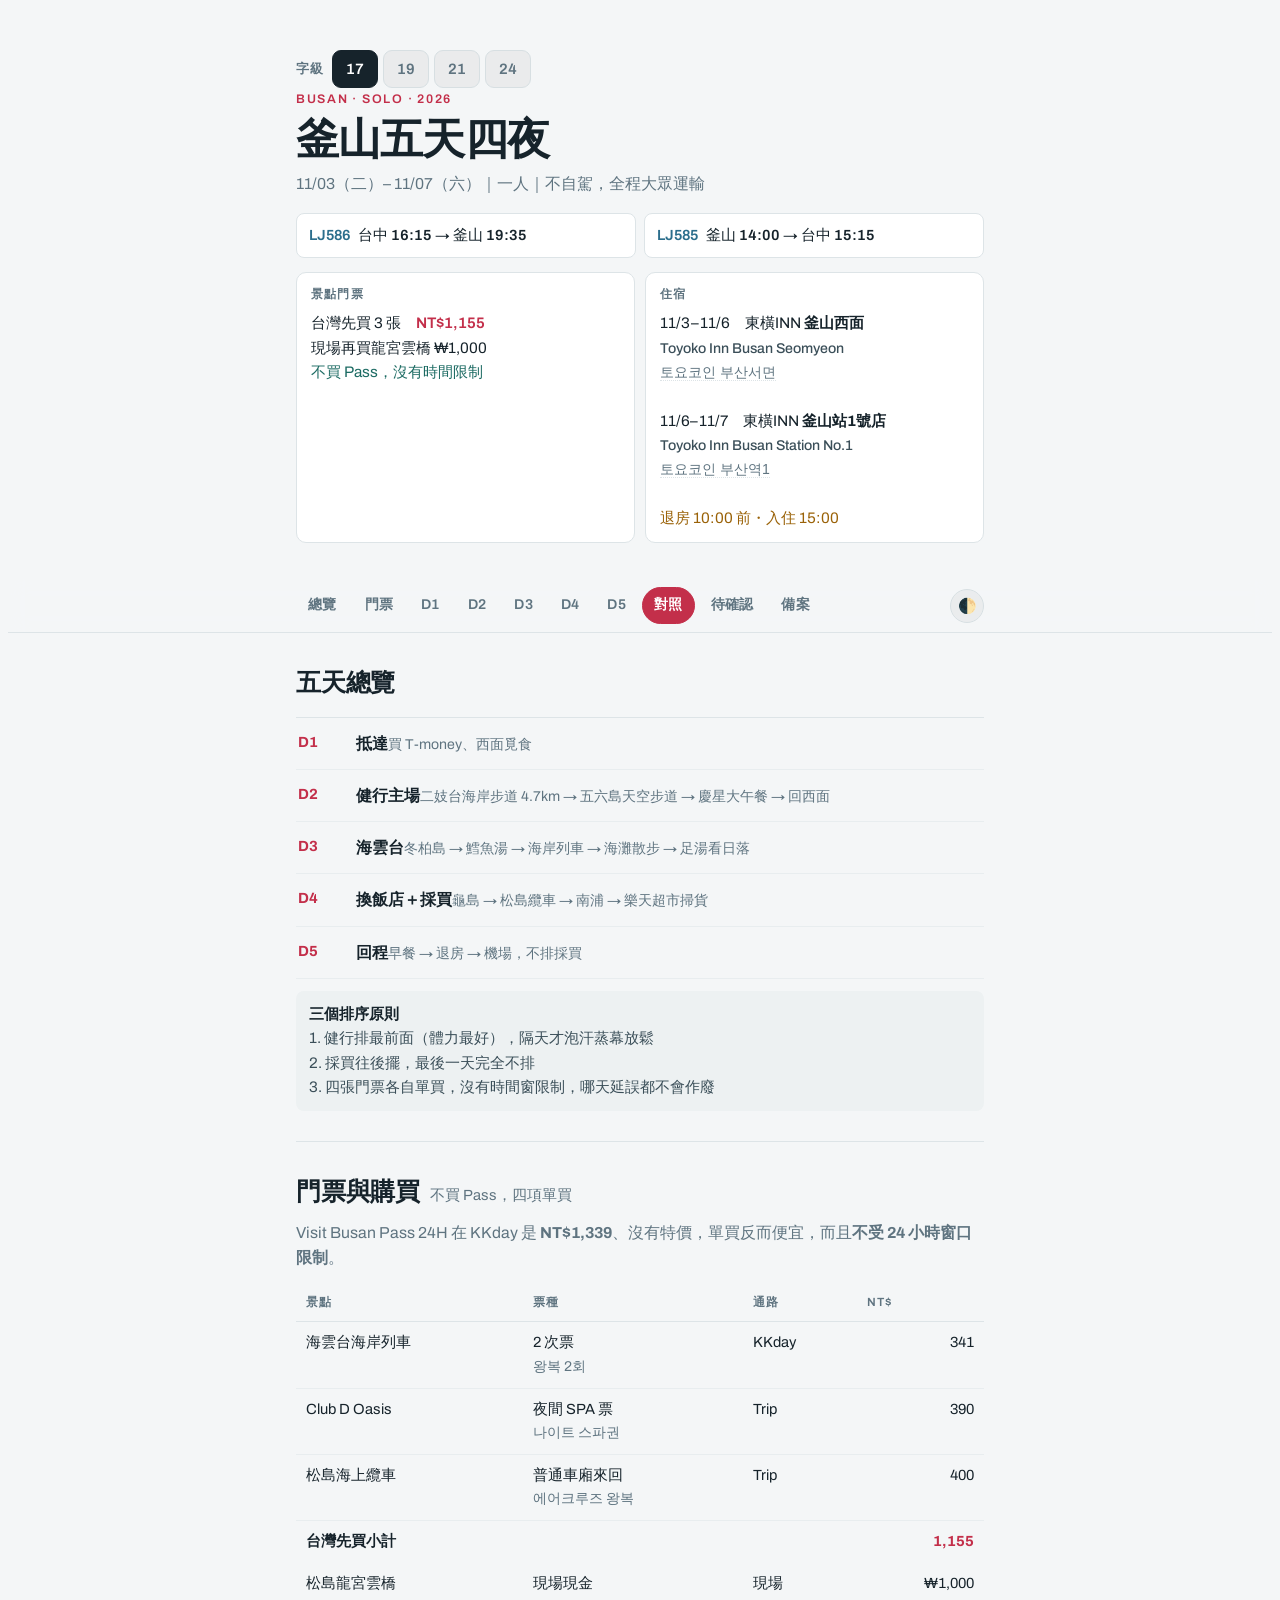
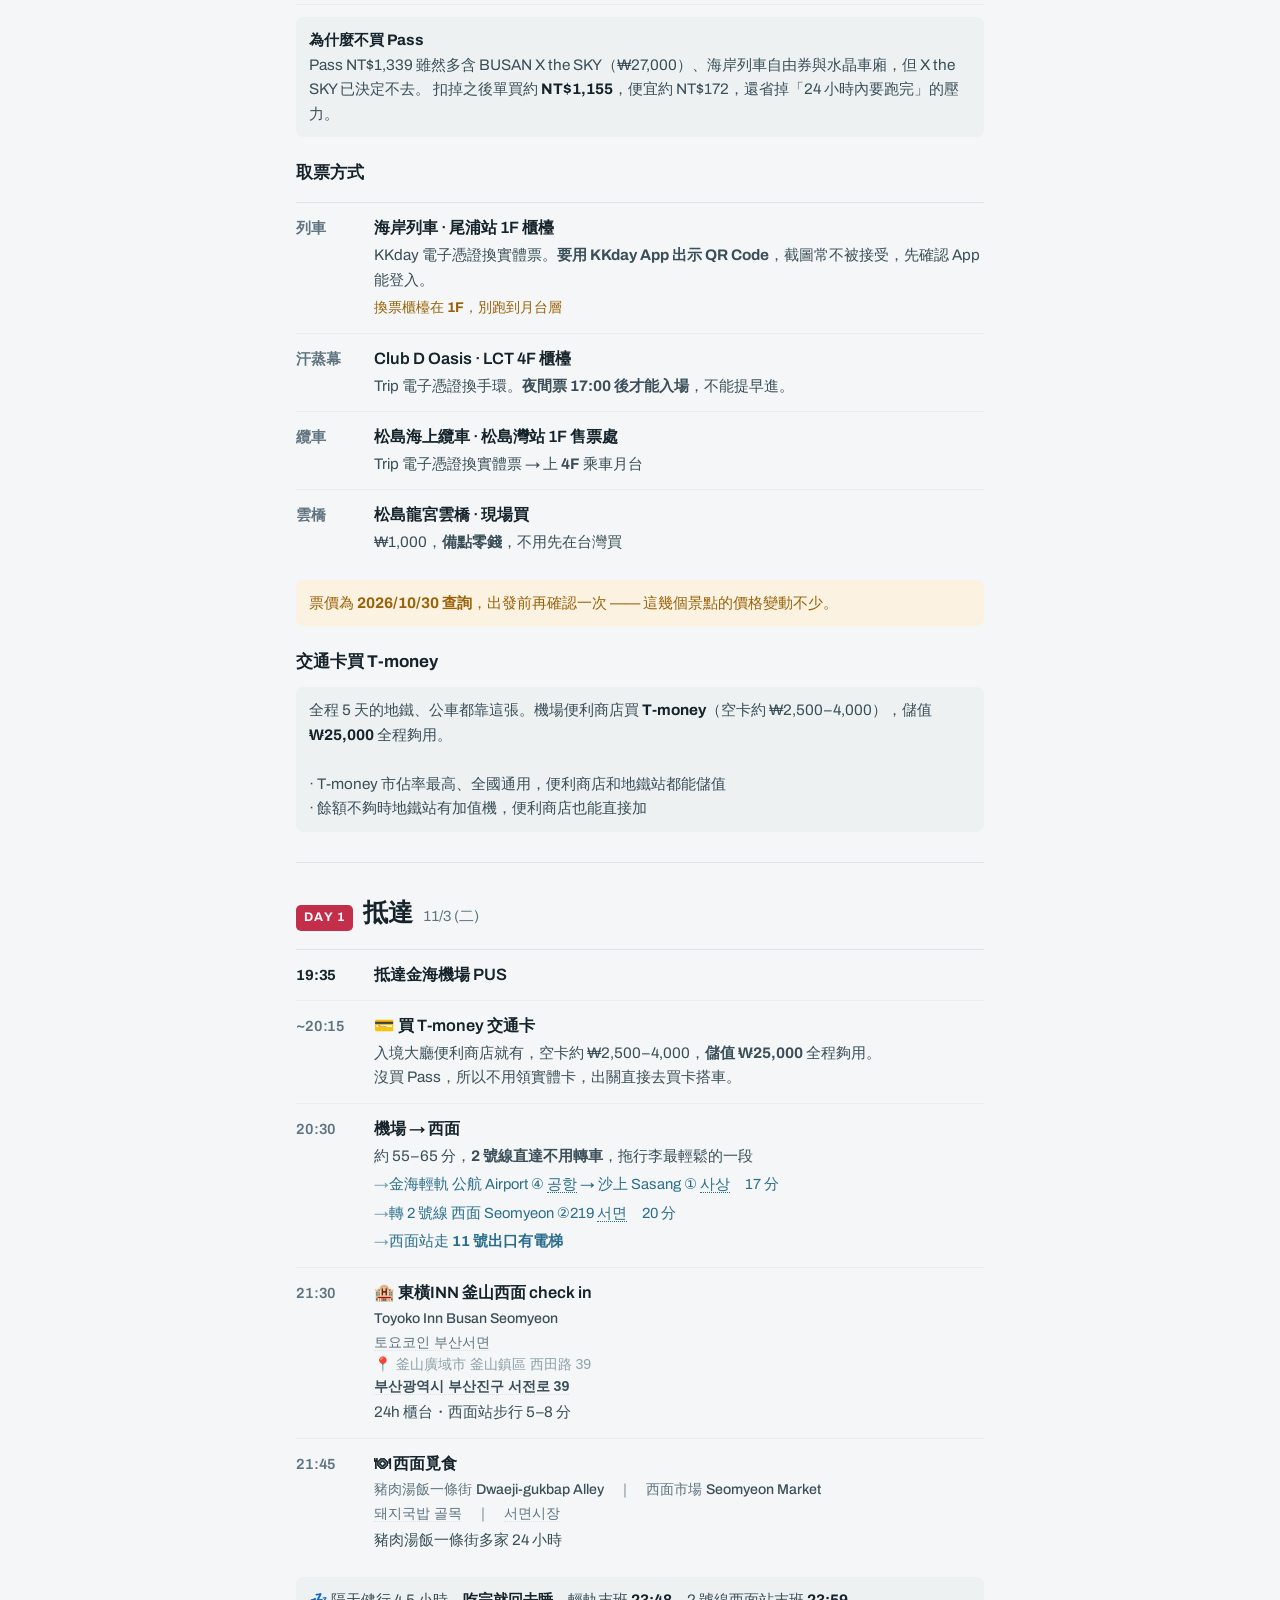
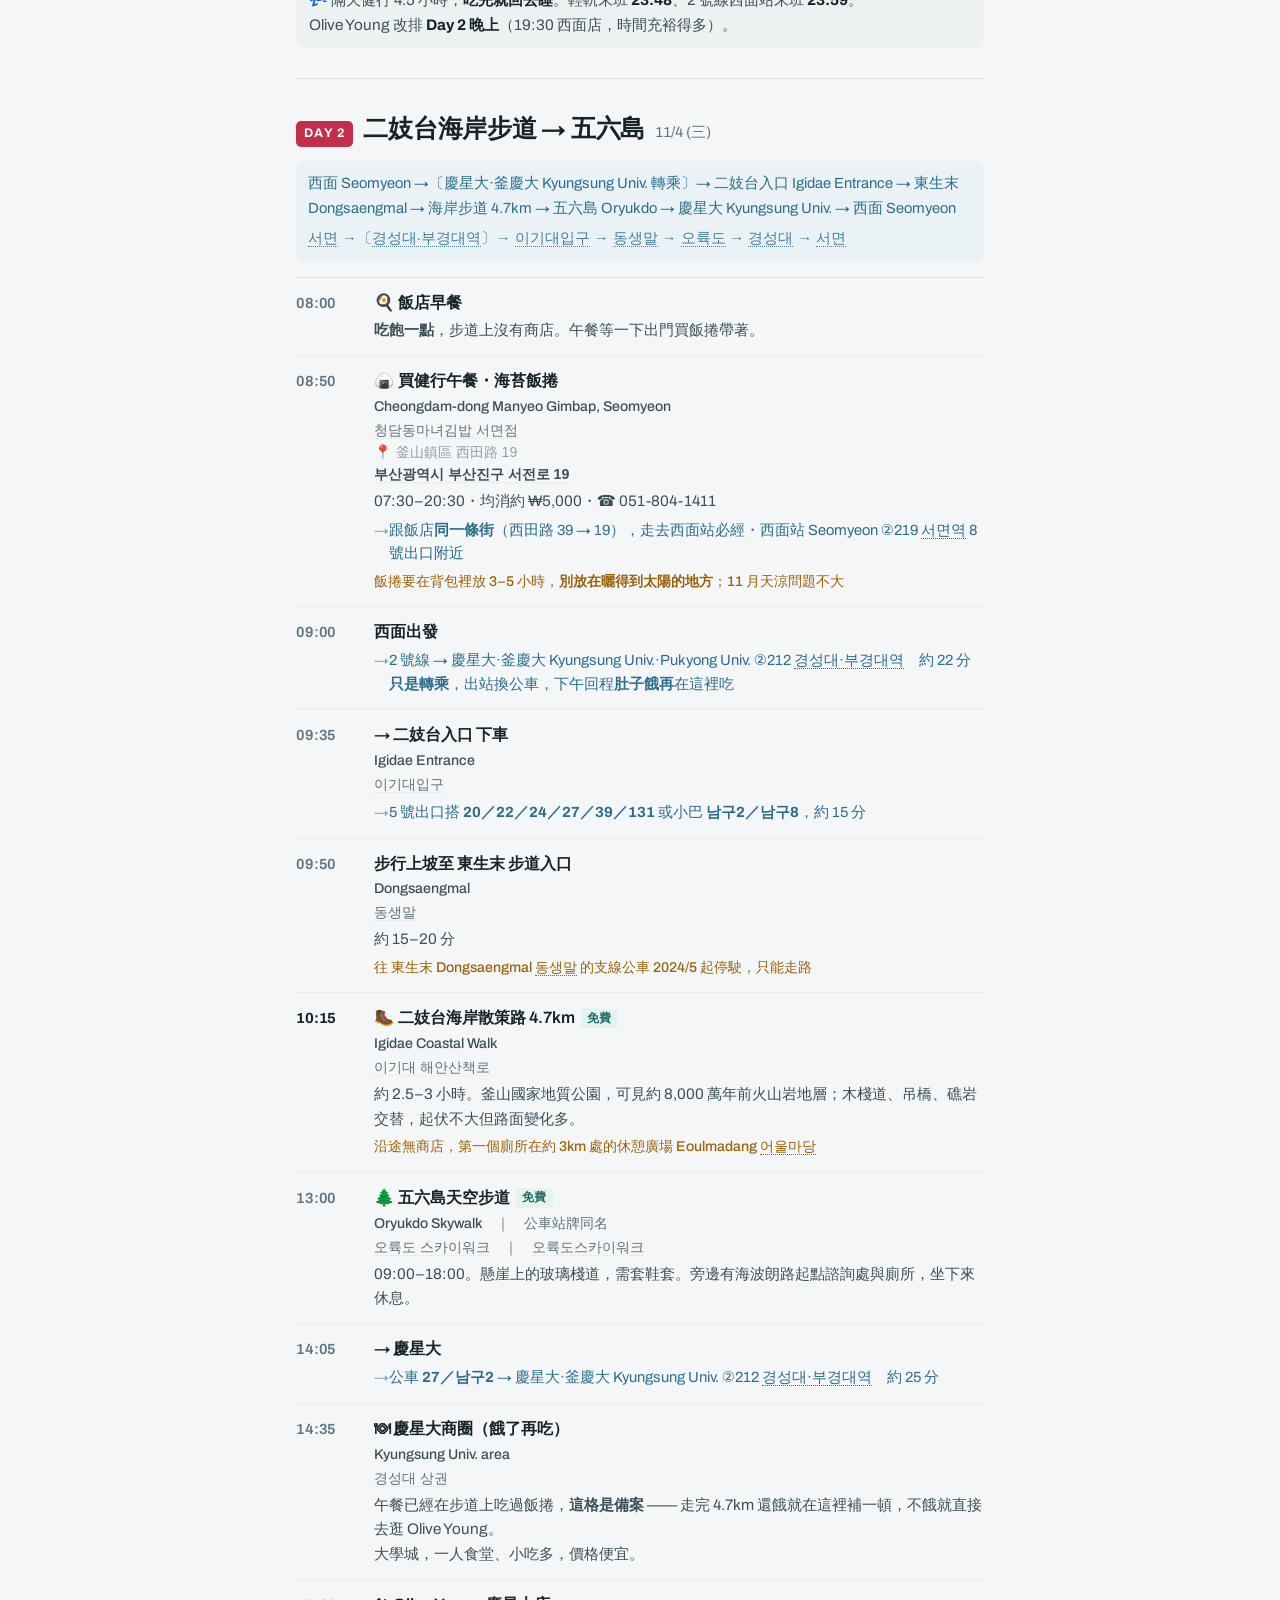
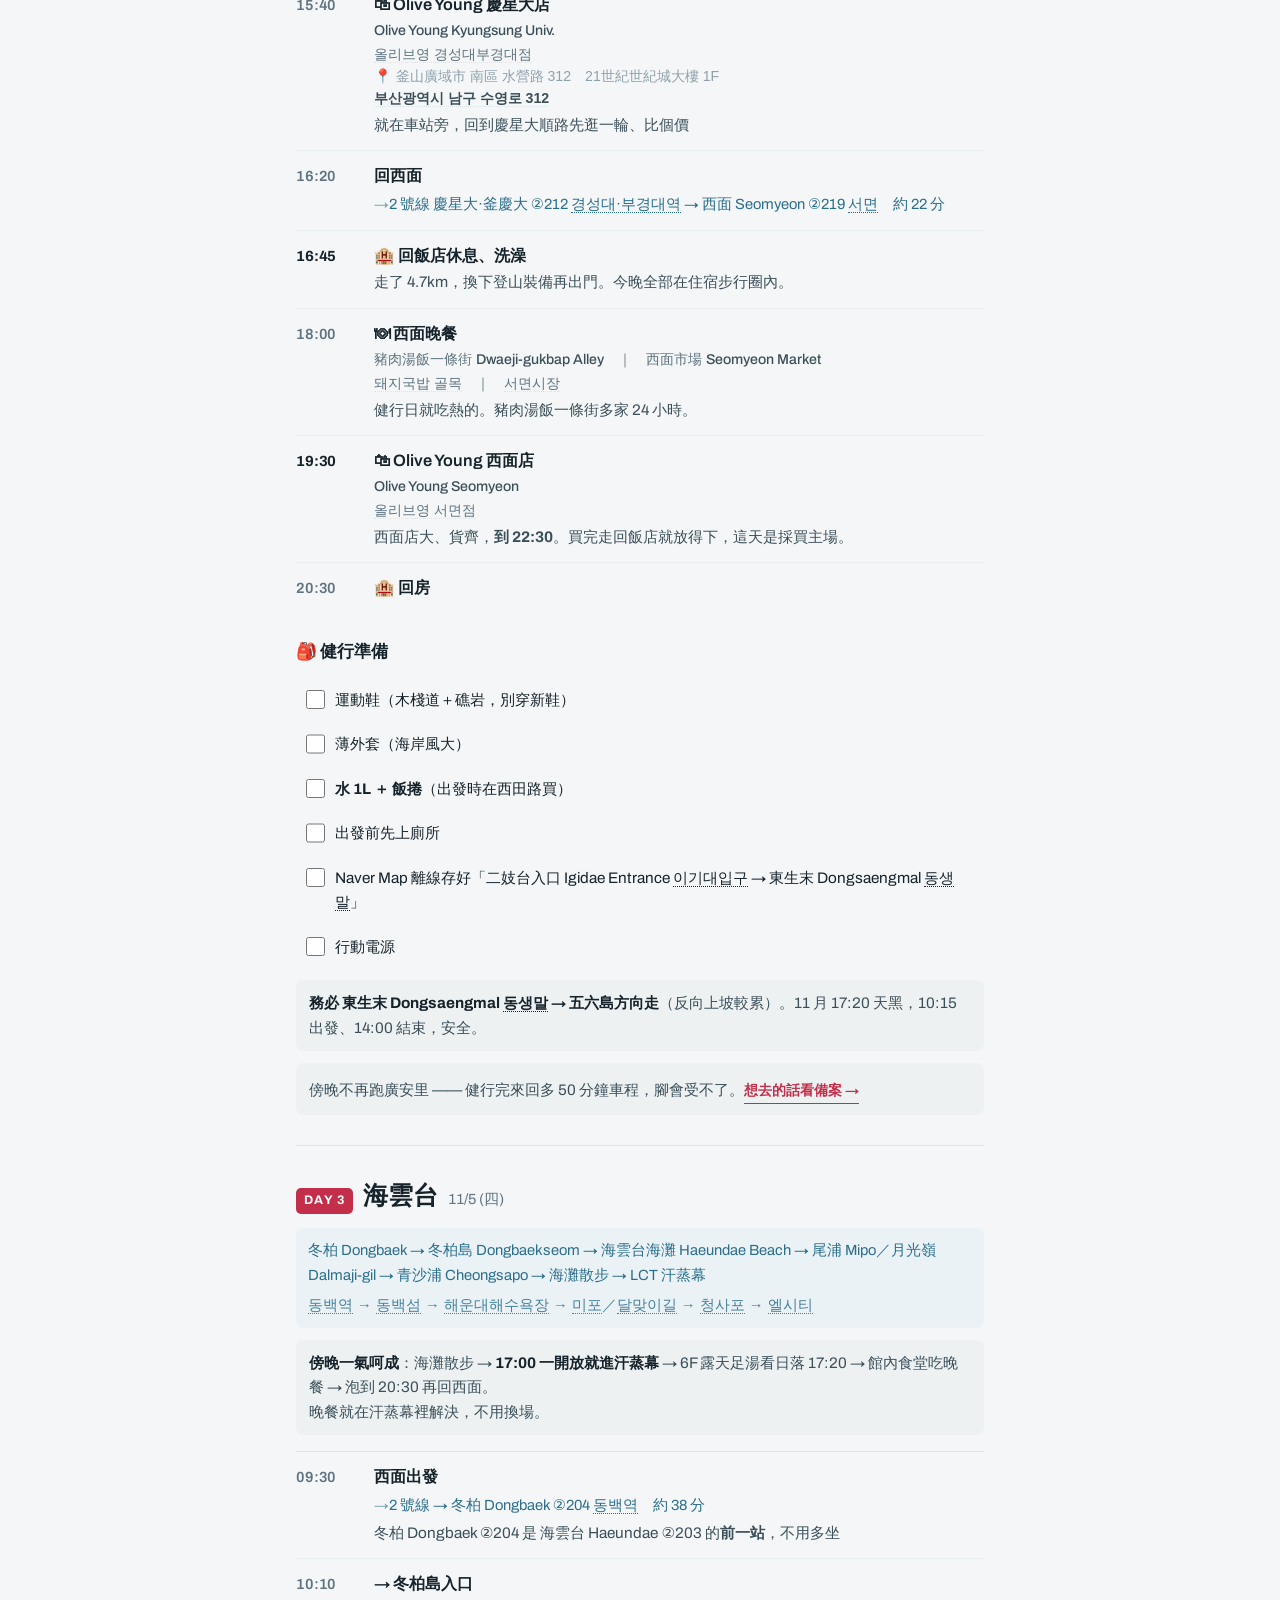
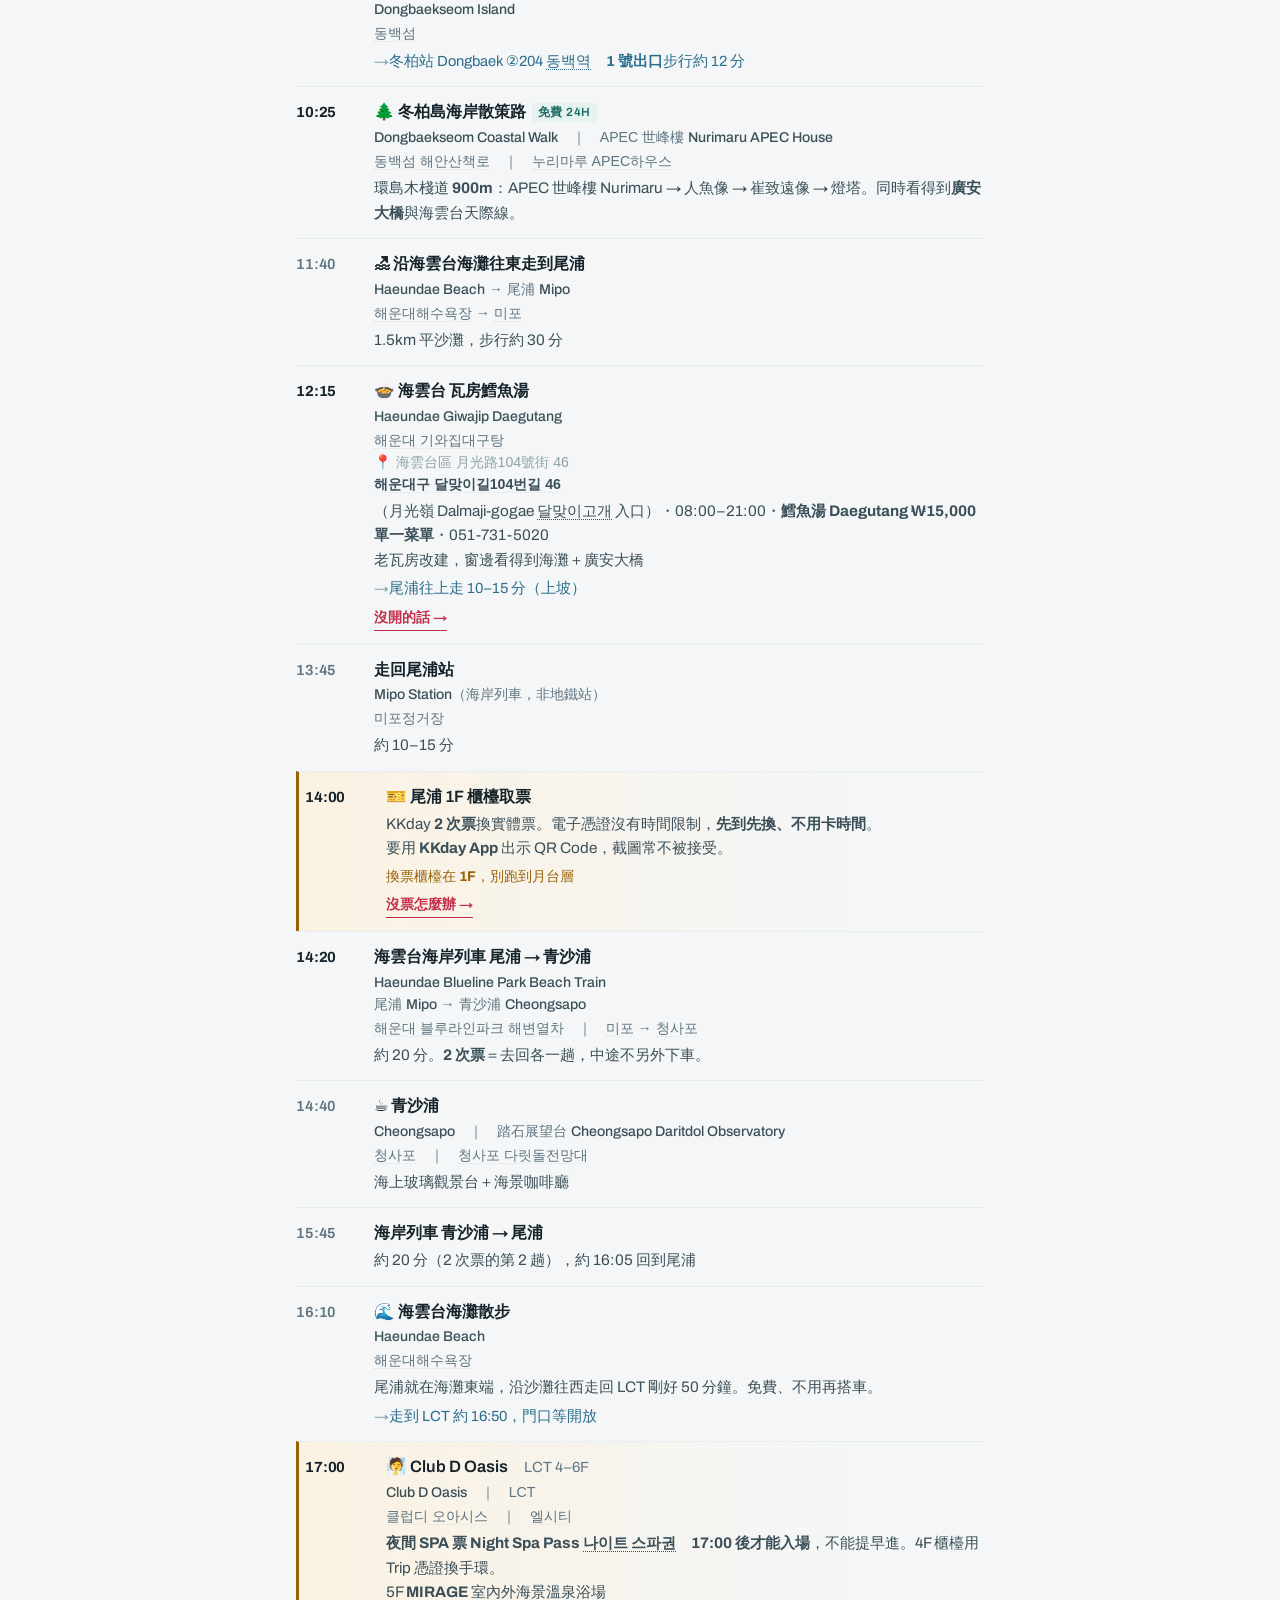
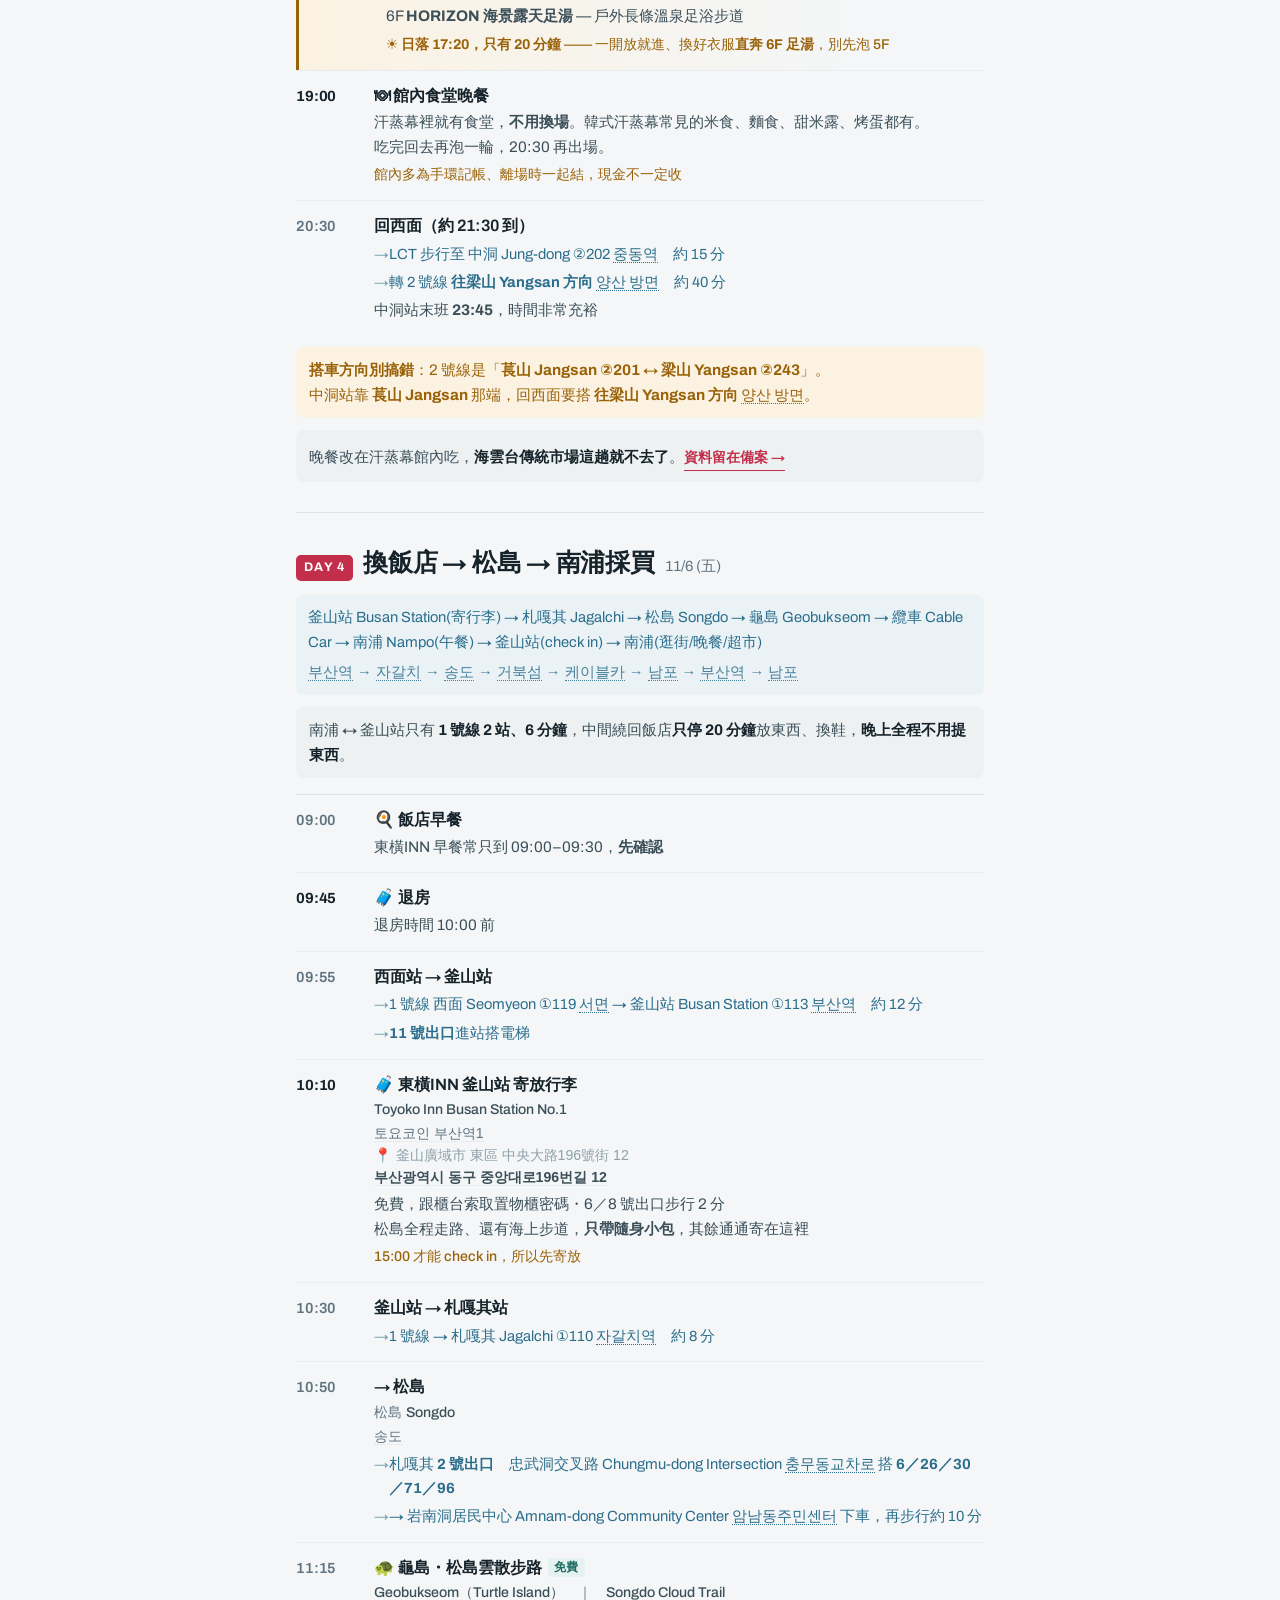
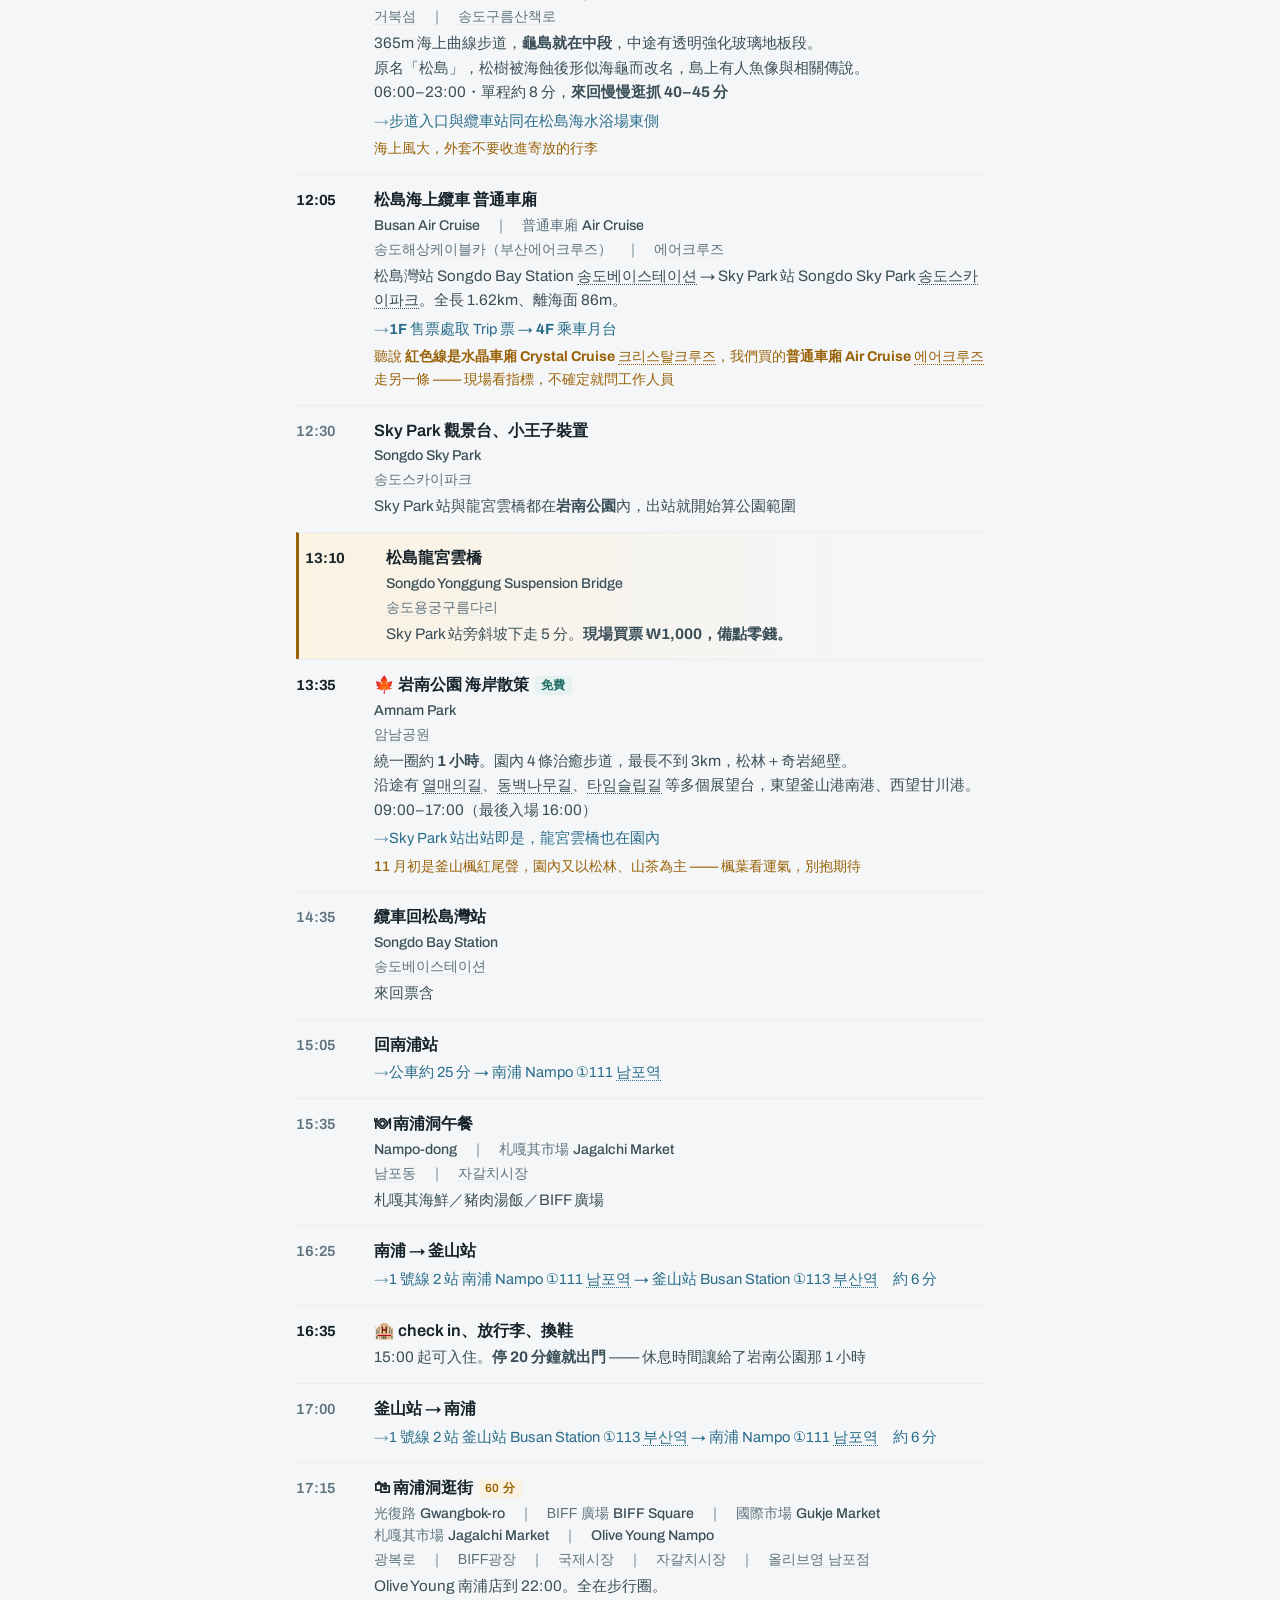
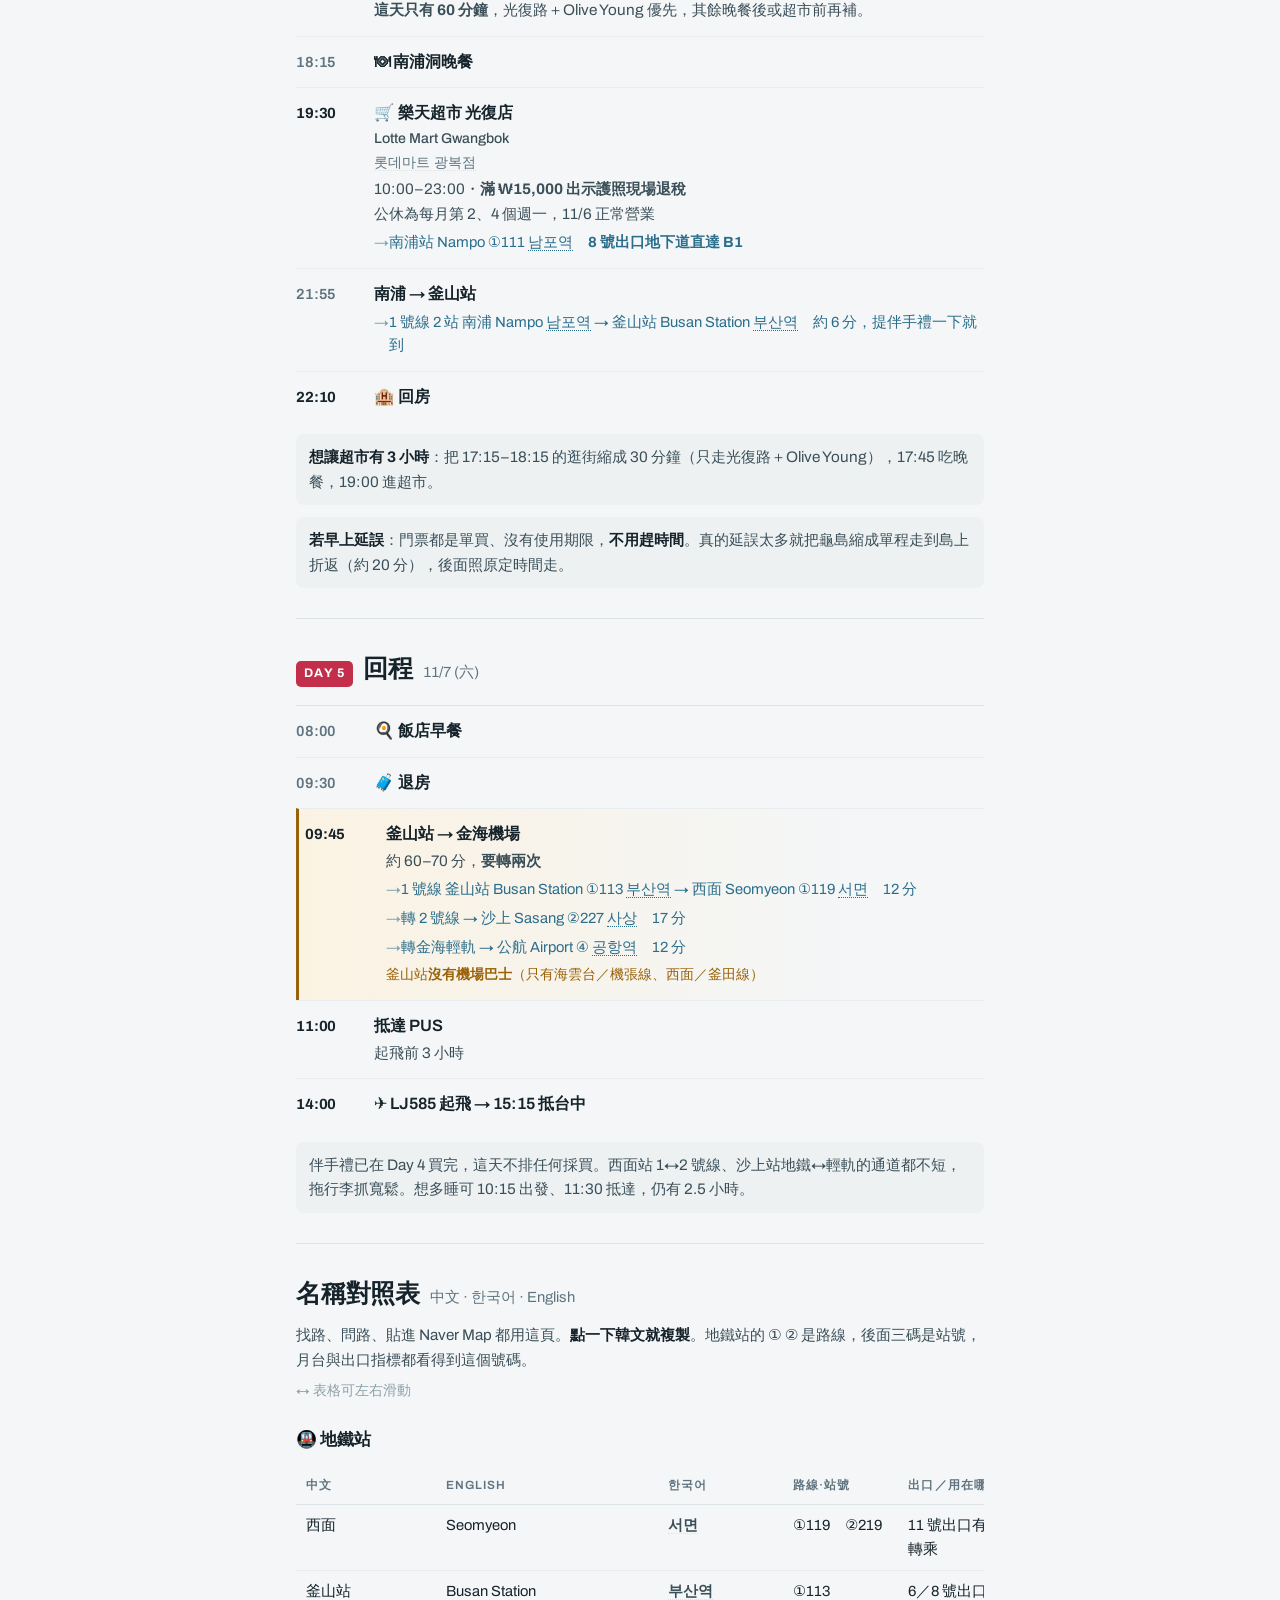
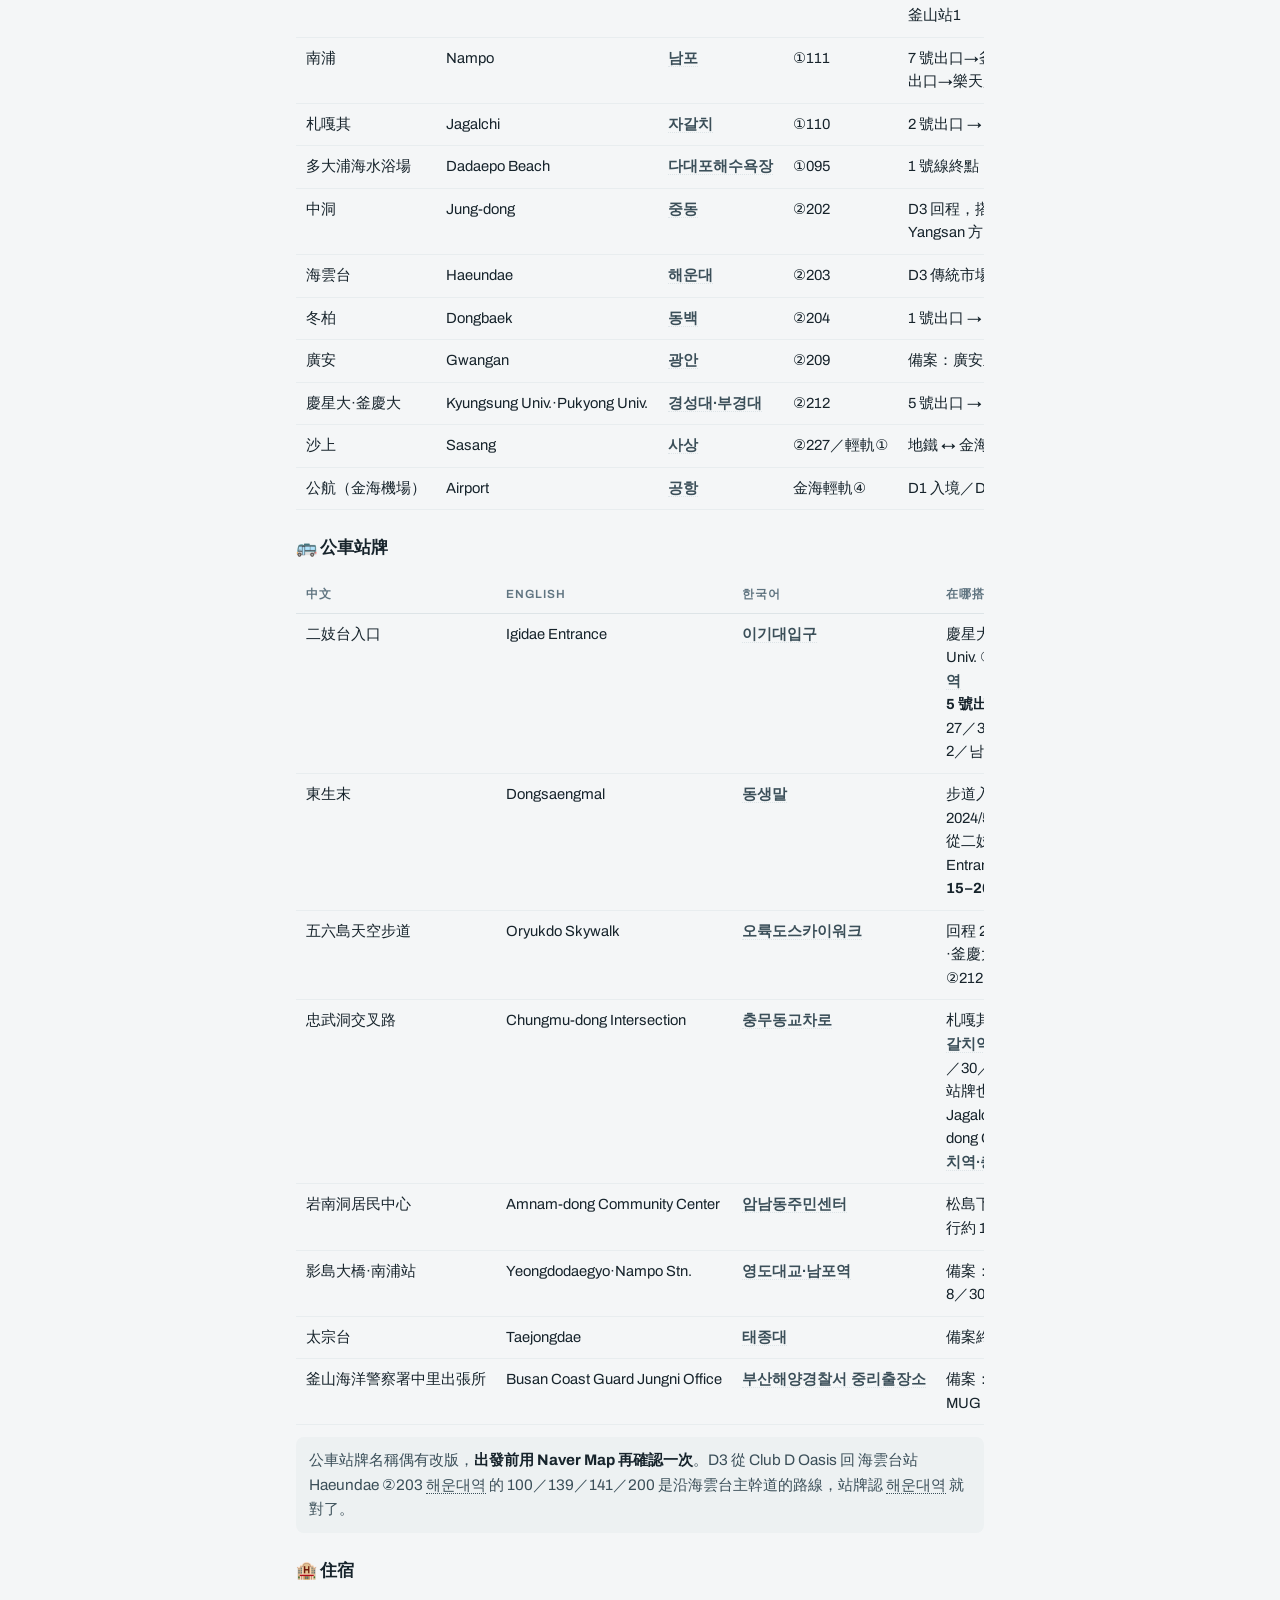
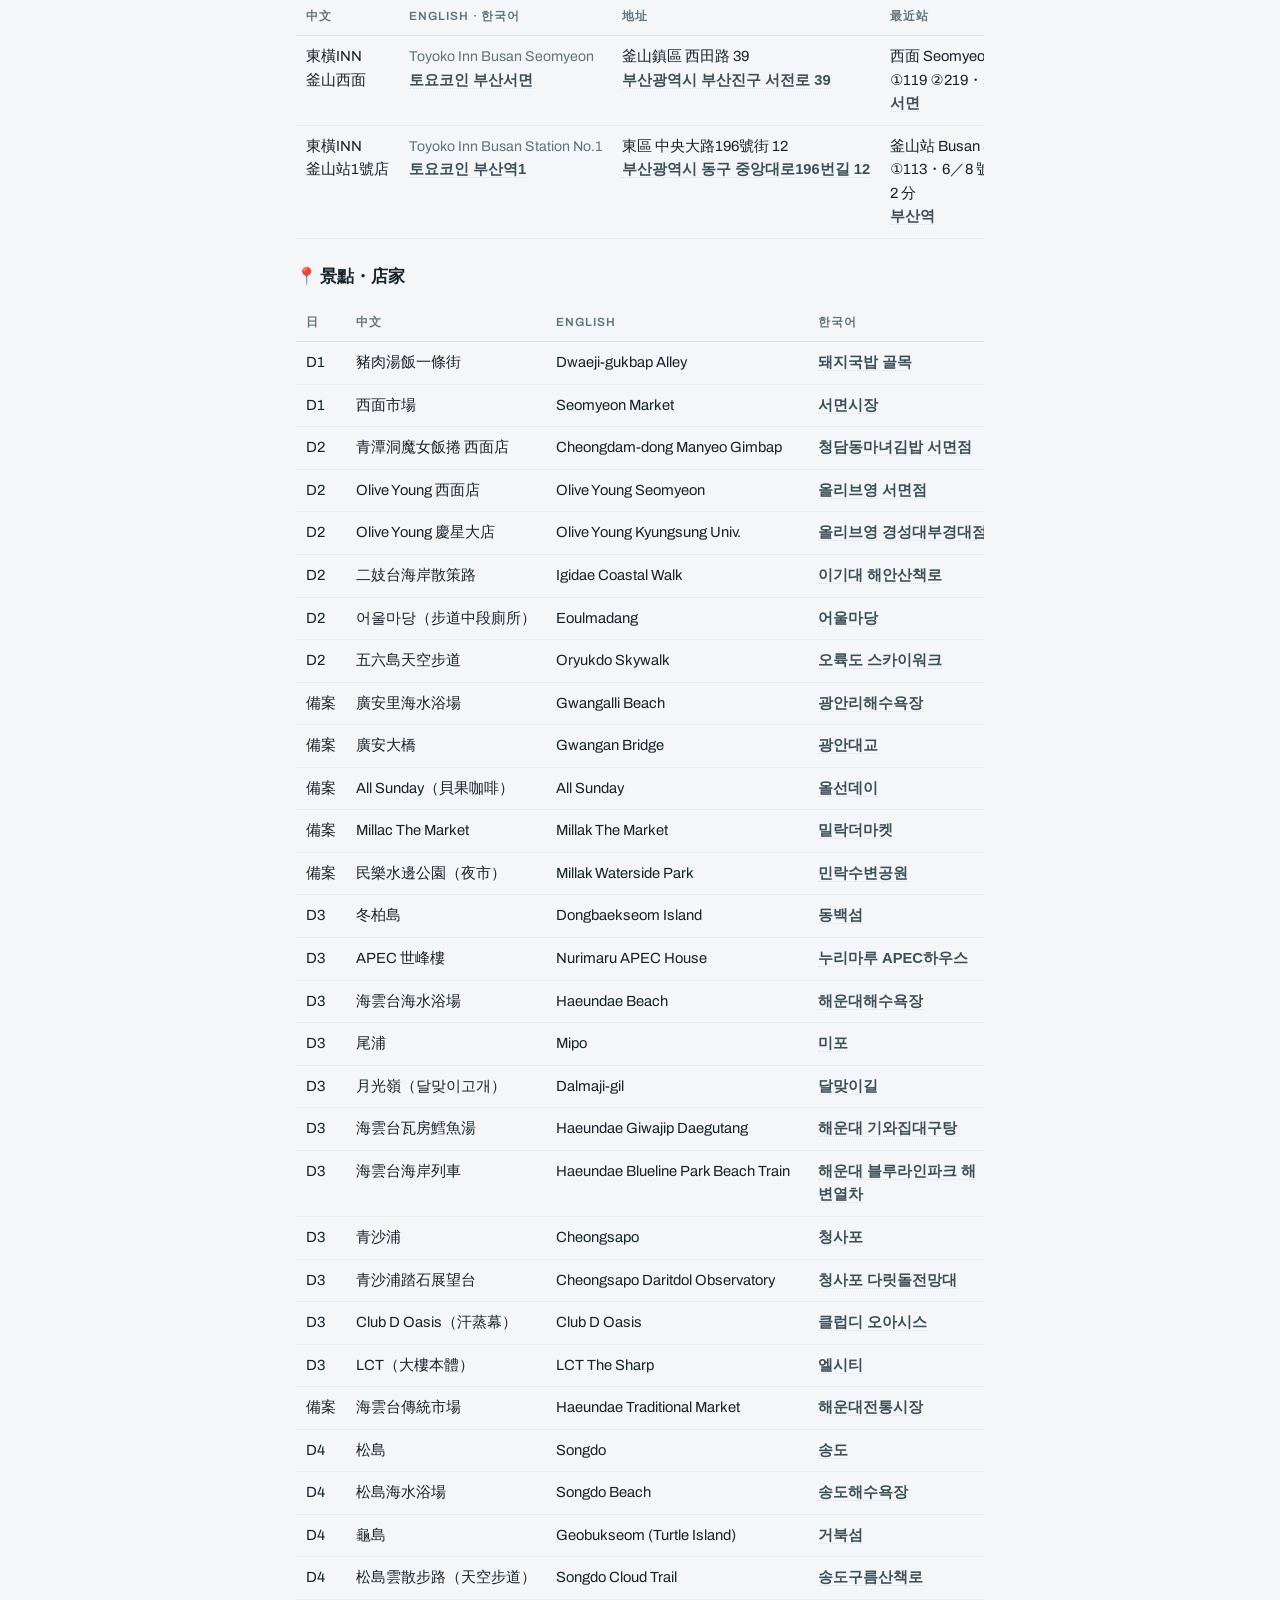
==== commit 17bf965a: "刪除刷卡手續費說明、D2 加買海苔飯捲" ====
--- a/busan-2026/index.html
+++ b/busan-2026/index.html
@@ -454,9 +454,6 @@
     Pass NT$1,339 雖然多含 BUSAN X the SKY（₩27,000）、海岸列車自由券與水晶車廂，但 X the SKY 已決定不去。
     扣掉之後單買約 <b>NT$1,155</b>，便宜約 NT$172，還省掉「24 小時內要跑完」的壓力。</div>
 
-    <div class="note warn">💳 <b>刷卡手續費</b>：台新條款寫「交易貨幣非新台幣<b>或於國外以新臺幣交易</b>」都加收 <b>1.5%</b>。
-    KKday 是台灣商戶不會收；<b>Trip 是境外商戶，台幣標價仍可能被加收</b>，兩張票約多 NT$12。以發卡行公告為準。</div>
-
     <h3 style="margin:22px 0 0;font-size:calc(15px * var(--fs))">取票方式</h3>
     <div class="tl">
       <div class="row">
@@ -561,13 +558,24 @@
     <div class="tl">
       <div class="row">
         <div class="time">08:00</div>
-        <div class="what"><div class="h">🍳 飯店早餐</div><div class="d"><b>吃飽一點</b>，步道上沒有商店</div></div>
+        <div class="what"><div class="h">🍳 飯店早餐</div><div class="d"><b>吃飽一點</b>，步道上沒有商店。午餐等一下出門買飯捲帶著。</div></div>
+      </div>
+      <div class="row">
+        <div class="time">08:50</div>
+        <div class="what">
+          <div class="h">🍙 買健行午餐・海苔飯捲</div>
+          <div class="ko"><span class="en">Cheongdam-dong Manyeo Gimbap, Seomyeon</span><span class="kr"><span data-copy>청담동마녀김밥 서면점</span></span>
+          <span class="addr">📍 釜山鎮區 西田路 19<br><span data-copy>부산광역시 부산진구 서전로 19</span></span></div>
+          <div class="d">07:30–20:30・均消約 ₩5,000・☎ 051-804-1411</div>
+          <div class="go">跟飯店<b>同一條街</b>（西田路 39 → 19），走去西面站必經・西面站 Seomyeon ②219 <span data-copy>서면역</span> 8 號出口附近</div>
+          <div class="warnline">飯捲要在背包裡放 3–5 小時，<b>別放在曬得到太陽的地方</b>；11 月天涼問題不大</div>
+        </div>
       </div>
       <div class="row">
         <div class="time">09:00</div>
         <div class="what">
           <div class="h">西面出發</div>
-          <div class="go">2 號線 → 慶星大·釜慶大 Kyungsung Univ.·Pukyong Univ. ②212 <span data-copy>경성대·부경대역</span>　約 22 分<br><b>只是轉乘</b>，出站換公車，下午回程才在這裡吃飯</div>
+          <div class="go">2 號線 → 慶星大·釜慶大 Kyungsung Univ.·Pukyong Univ. ②212 <span data-copy>경성대·부경대역</span>　約 22 分<br><b>只是轉乘</b>，出站換公車，下午回程<b>肚子餓再</b>在這裡吃</div>
         </div>
       </div>
       <div class="row">
@@ -614,9 +622,10 @@
       <div class="row">
         <div class="time">14:35</div>
         <div class="what">
-          <div class="h">🍽 慶星大商圈午餐</div>
+          <div class="h">🍽 慶星大商圈（餓了再吃）</div>
           <div class="ko"><span class="en">Kyungsung Univ. area</span><span class="kr"><span data-copy>경성대 상권</span></span></div>
-          <div class="d">大學城，一人食堂、小吃多，價格便宜</div>
+          <div class="d">午餐已經在步道上吃過飯捲，<b>這格是備案</b> —— 走完 4.7km 還餓就在這裡補一頓，不餓就直接去逛 Olive Young。<br>
+          大學城，一人食堂、小吃多，價格便宜。</div>
         </div>
       </div>
       <div class="row">
@@ -626,7 +635,7 @@
           <div class="ko"><span class="en">Olive Young Kyungsung Univ.</span>
           <span class="kr"><span data-copy>올리브영 경성대부경대점</span></span>
           <span class="addr">📍 釜山廣域市 南區 水營路 312　21世紀世紀城大樓 1F<br><span data-copy>부산광역시 남구 수영로 312</span></span></div>
-          <div class="d">就在車站旁，午餐完順路先逛一輪、比個價</div>
+          <div class="d">就在車站旁，回到慶星大順路先逛一輪、比個價</div>
         </div>
       </div>
       <div class="row">
@@ -670,7 +679,7 @@
     <div class="checks" data-store="hike">
       <label class="chk"><input type="checkbox" id="hike-1"><span>運動鞋（木棧道＋礁岩，別穿新鞋）</span></label>
       <label class="chk"><input type="checkbox" id="hike-2"><span>薄外套（海岸風大）</span></label>
-      <label class="chk"><input type="checkbox" id="hike-3"><span><b>水 1L ＋ 行動糧</b></span></label>
+      <label class="chk"><input type="checkbox" id="hike-3"><span><b>水 1L ＋ 飯捲</b>（出發時在西田路買）</span></label>
       <label class="chk"><input type="checkbox" id="hike-4"><span>出發前先上廁所</span></label>
       <label class="chk"><input type="checkbox" id="hike-5"><span>Naver Map 離線存好「二妓台入口 Igidae Entrance <span data-copy>이기대입구</span> → 東生末 Dongsaengmal <span data-copy>동생말</span>」</span></label>
       <label class="chk"><input type="checkbox" id="hike-6"><span>行動電源</span></label>
@@ -1104,6 +1113,7 @@
         <tbody>
           <tr><td>D1</td><td>豬肉湯飯一條街</td><td class="en">Dwaeji-gukbap Alley</td><td><span data-copy>돼지국밥 골목</span></td></tr>
           <tr><td>D1</td><td>西面市場</td><td class="en">Seomyeon Market</td><td><span data-copy>서면시장</span></td></tr>
+          <tr><td>D2</td><td>青潭洞魔女飯捲 西面店</td><td class="en">Cheongdam-dong Manyeo Gimbap</td><td><span data-copy>청담동마녀김밥 서면점</span></td></tr>
           <tr><td>D2</td><td>Olive Young 西面店</td><td class="en">Olive Young Seomyeon</td><td><span data-copy>올리브영 서면점</span></td></tr>
           <tr><td>D2</td><td>Olive Young 慶星大店</td><td class="en">Olive Young Kyungsung Univ.</td><td><span data-copy>올리브영 경성대부경대점</span></td></tr>
           <tr><td>D2</td><td>二妓台海岸散策路</td><td class="en">Igidae Coastal Walk</td><td><span data-copy>이기대 해안산책로</span></td></tr>
@@ -1299,13 +1309,13 @@
       <b>맥런치（McLunch）</b>是午餐限定折扣套餐，<b>每天 10:30–14:00</b>（不限平日），共 7 種可選。</p>
       <div class="tscroll">
         <table>
-          <thead><tr><th>中文</th><th>韓文</th><th>English</th><th class="num">單品</th><th class="num">套餐</th><th class="num">맥런치</th></tr></thead>
+          <thead><tr><th>中文</th><th>English</th><th>한국어</th><th class="num">單品</th><th class="num">套餐</th><th class="num">맥런치</th></tr></thead>
           <tbody>
-            <tr><td>大麥克</td><td>빅맥</td><td>Big Mac</td><td class="num">5,700</td><td class="num">7,600</td><td class="num"><b>6,500</b></td></tr>
-            <tr><td>麥辣上海雞腿堡</td><td>맥스파이시 상하이버거</td><td>McSpicy Shanghai</td><td class="num">5,900</td><td class="num">7,700</td><td class="num"><b>6,600</b></td></tr>
-            <tr><td>番茄起司牛肉堡</td><td>토마토 치즈 비프 버거</td><td>Tomato Cheese Beef</td><td class="num">—</td><td class="num">—</td><td class="num"><b>5,200</b></td></tr>
-            <tr><td>烤肉堡</td><td>불고기버거</td><td>Bulgogi Burger</td><td class="num">3,800</td><td class="num">約 5,500</td><td class="num">—</td></tr>
-            <tr><td>麥香雞</td><td>맥치킨</td><td>McChicken</td><td class="num">3,500</td><td class="num">5,600</td><td class="num">—</td></tr>
+            <tr><td>大麥克</td><td>Big Mac</td><td>빅맥</td><td class="num">5,700</td><td class="num">7,600</td><td class="num"><b>6,500</b></td></tr>
+            <tr><td>麥辣上海雞腿堡</td><td>McSpicy Shanghai</td><td>맥스파이시 상하이버거</td><td class="num">5,900</td><td class="num">7,700</td><td class="num"><b>6,600</b></td></tr>
+            <tr><td>番茄起司牛肉堡</td><td>Tomato Cheese Beef</td><td>토마토 치즈 비프 버거</td><td class="num">—</td><td class="num">—</td><td class="num"><b>5,200</b></td></tr>
+            <tr><td>烤肉堡</td><td>Bulgogi Burger</td><td>불고기버거</td><td class="num">3,800</td><td class="num">約 5,500</td><td class="num">—</td></tr>
+            <tr><td>麥香雞</td><td>McChicken</td><td>맥치킨</td><td class="num">3,500</td><td class="num">5,600</td><td class="num">—</td></tr>
           </tbody>
         </table>
       </div>
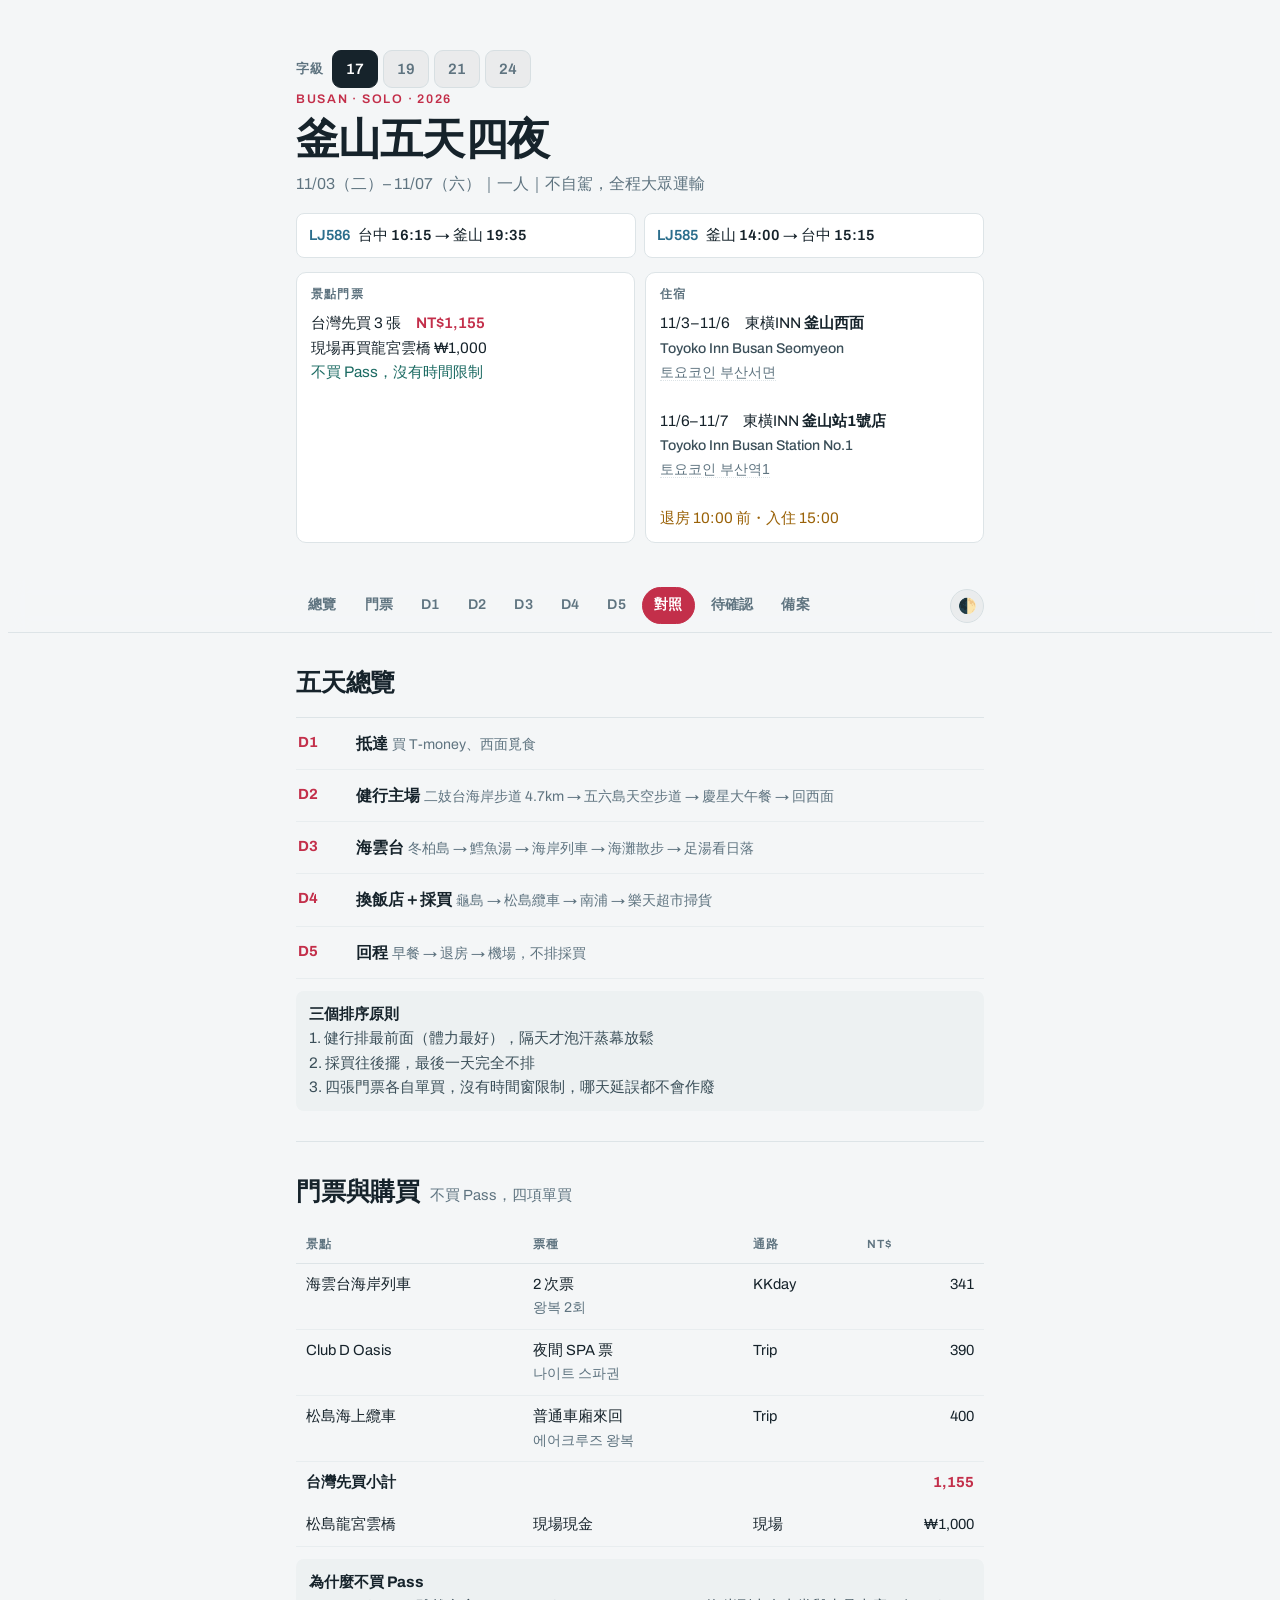
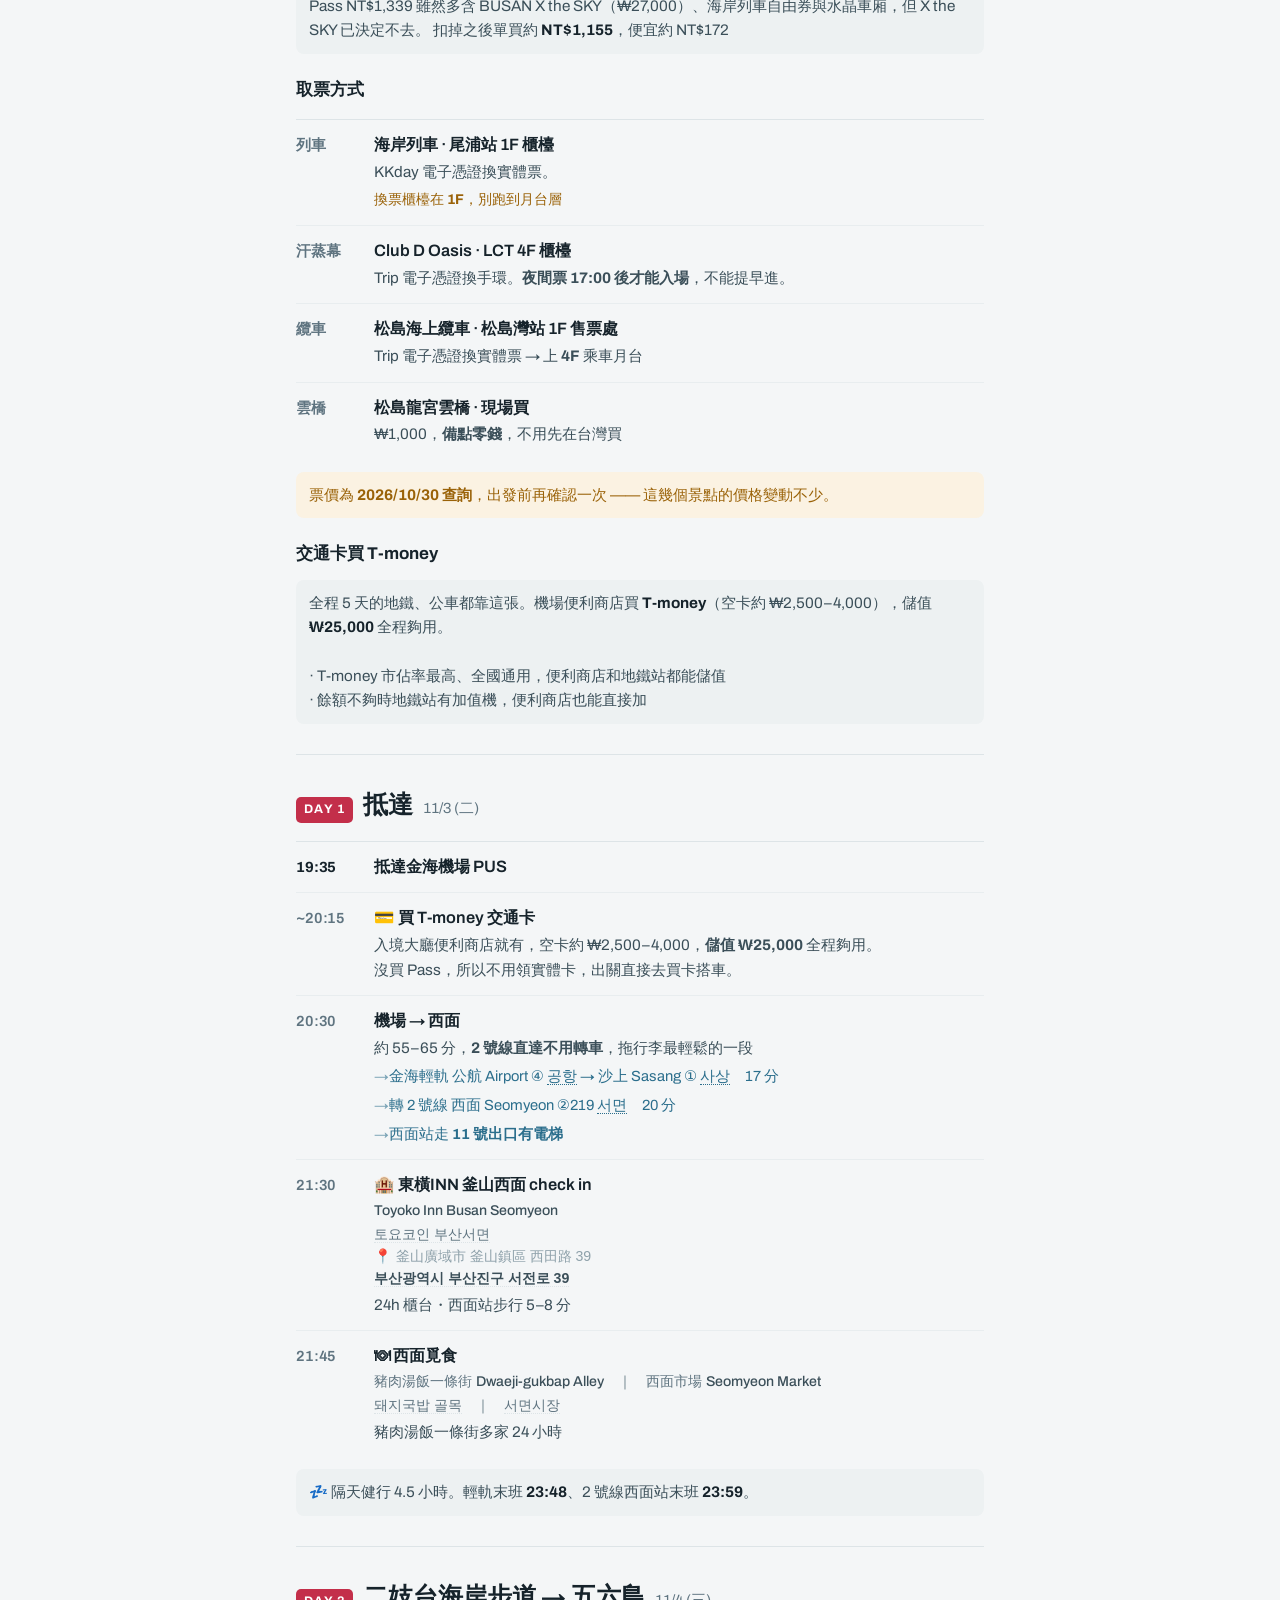
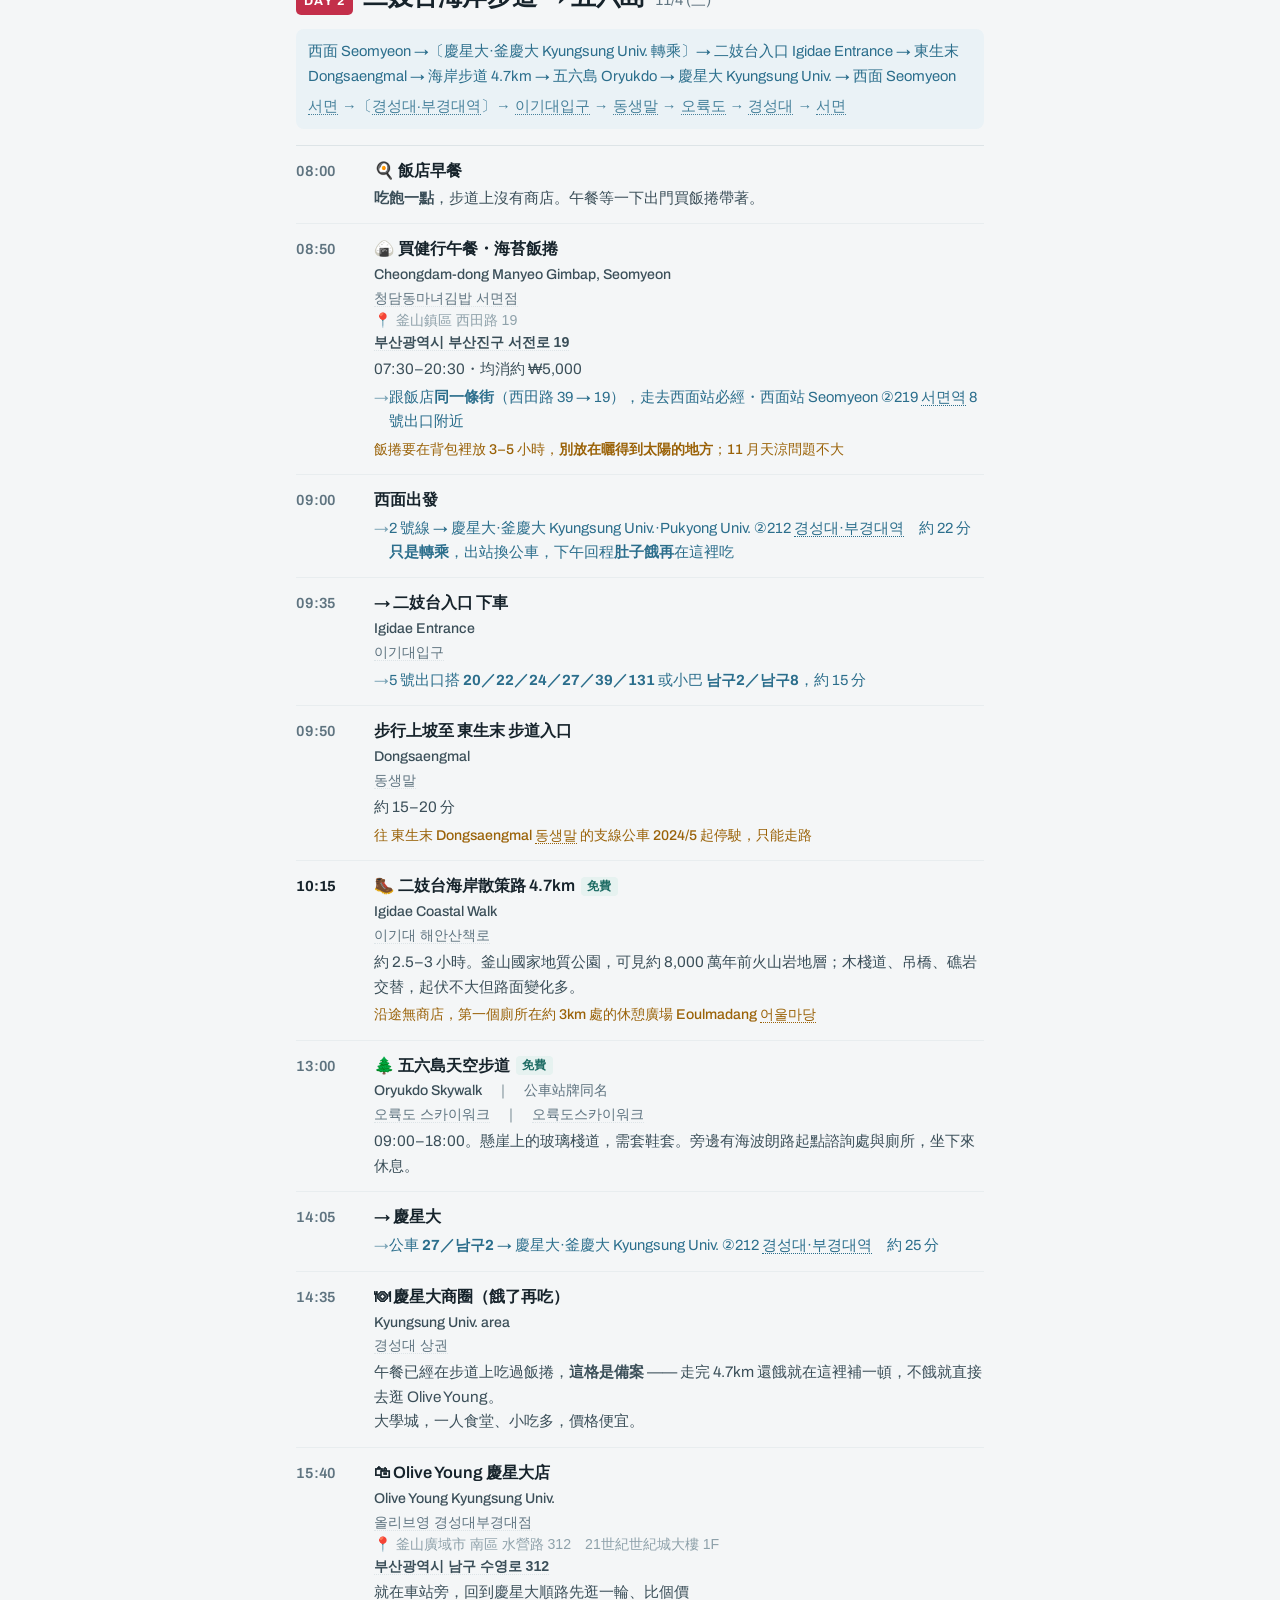
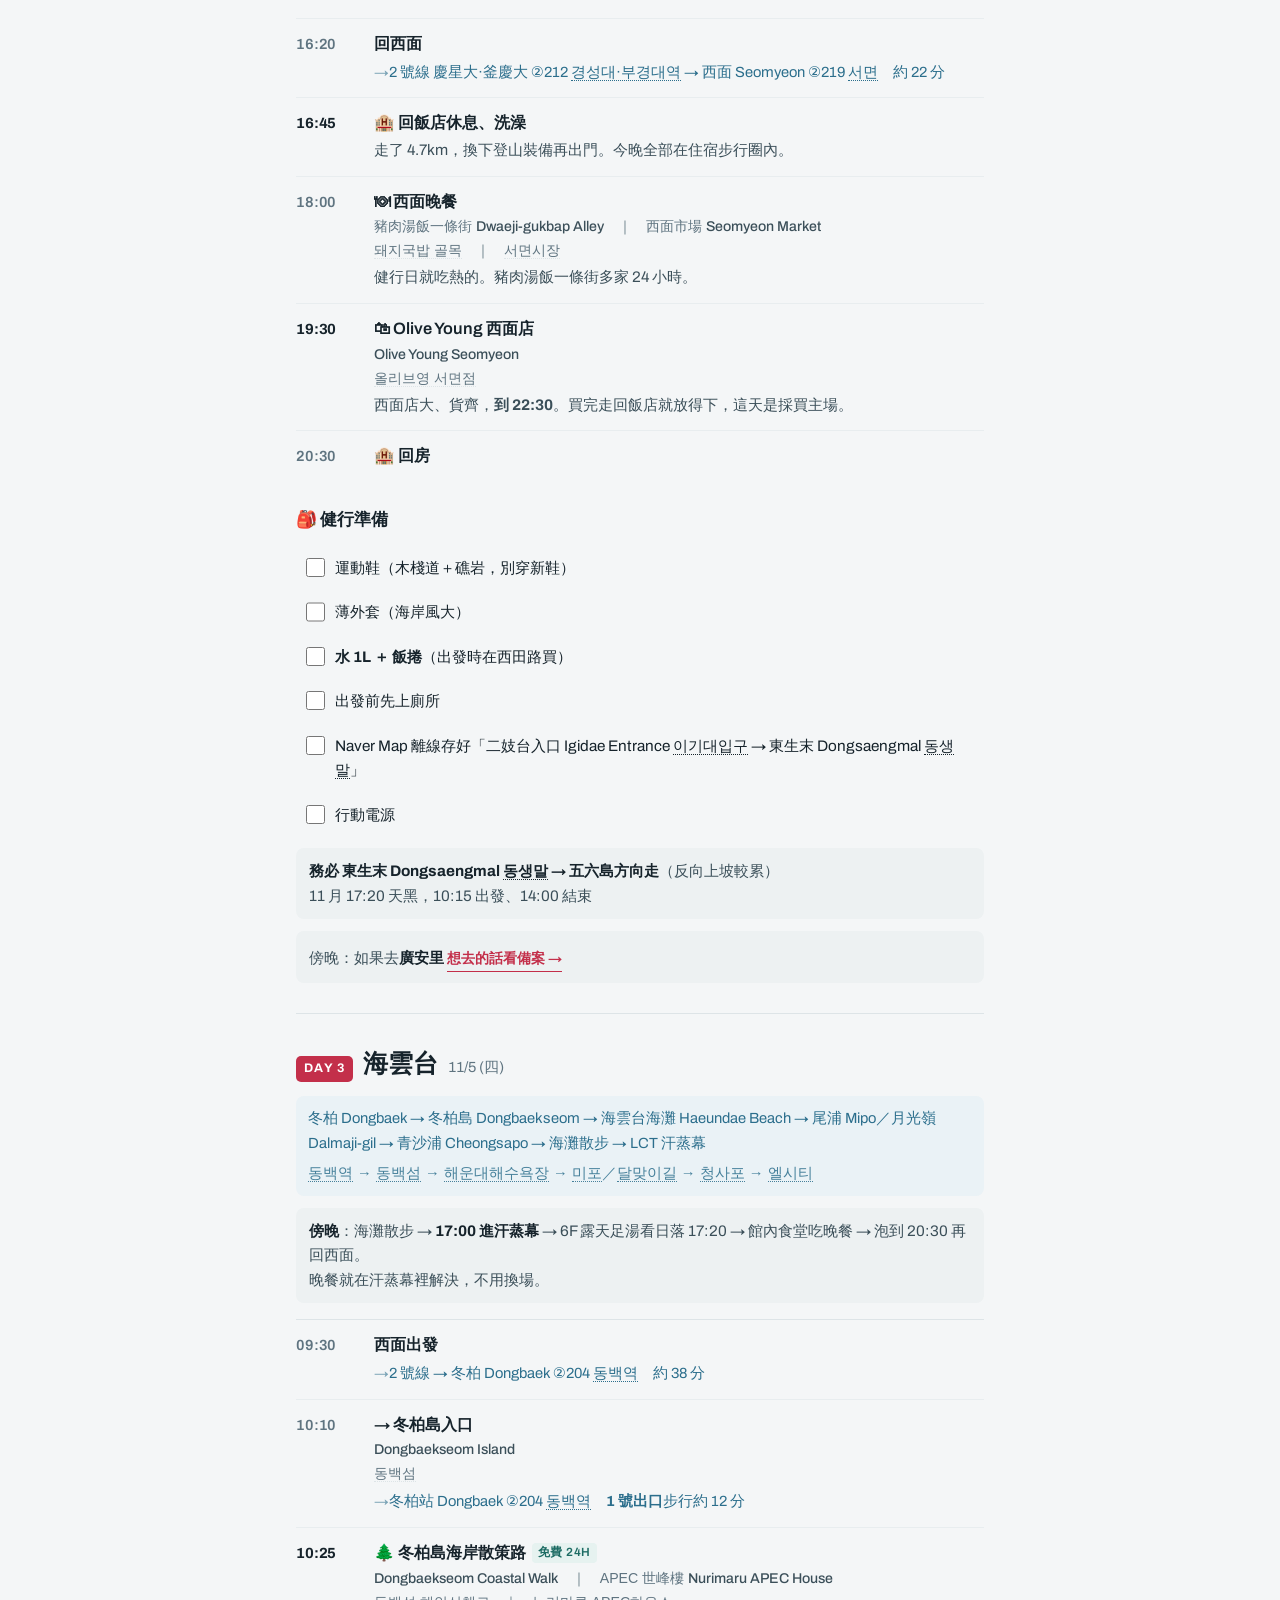
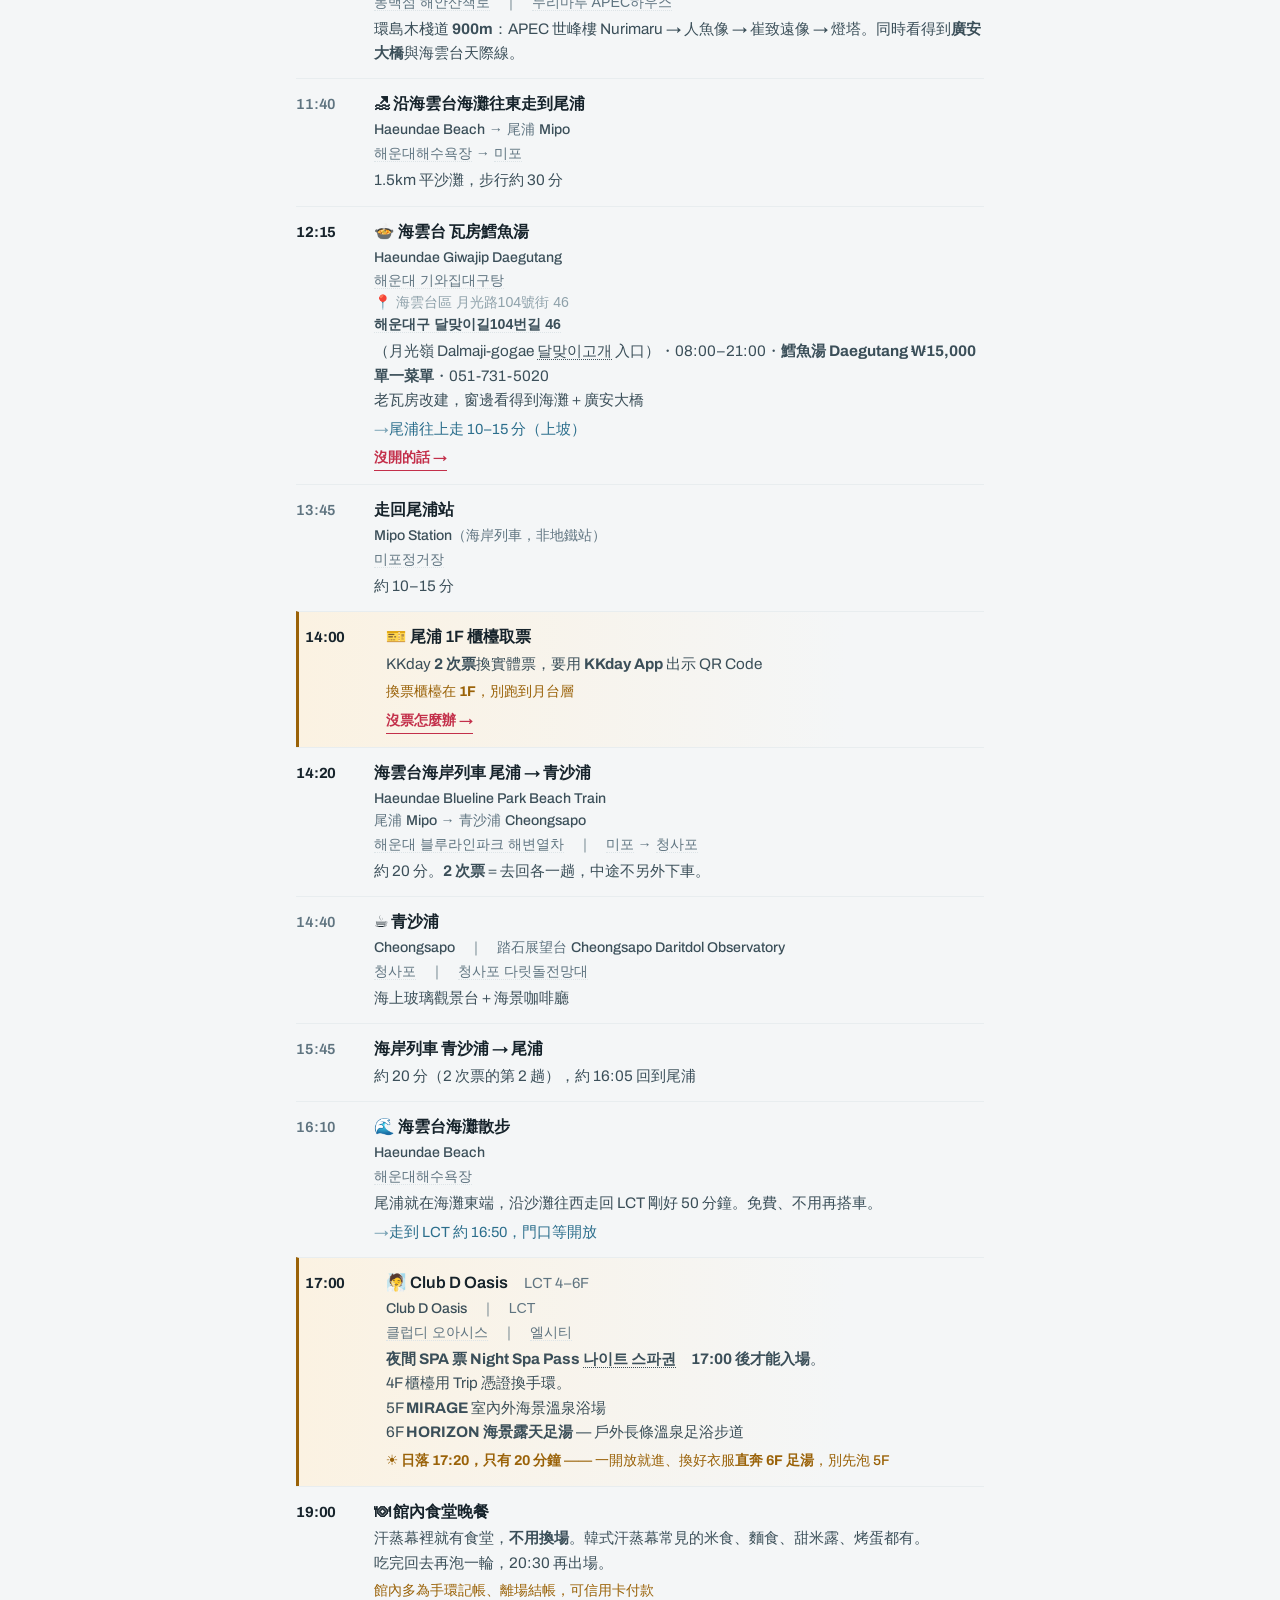
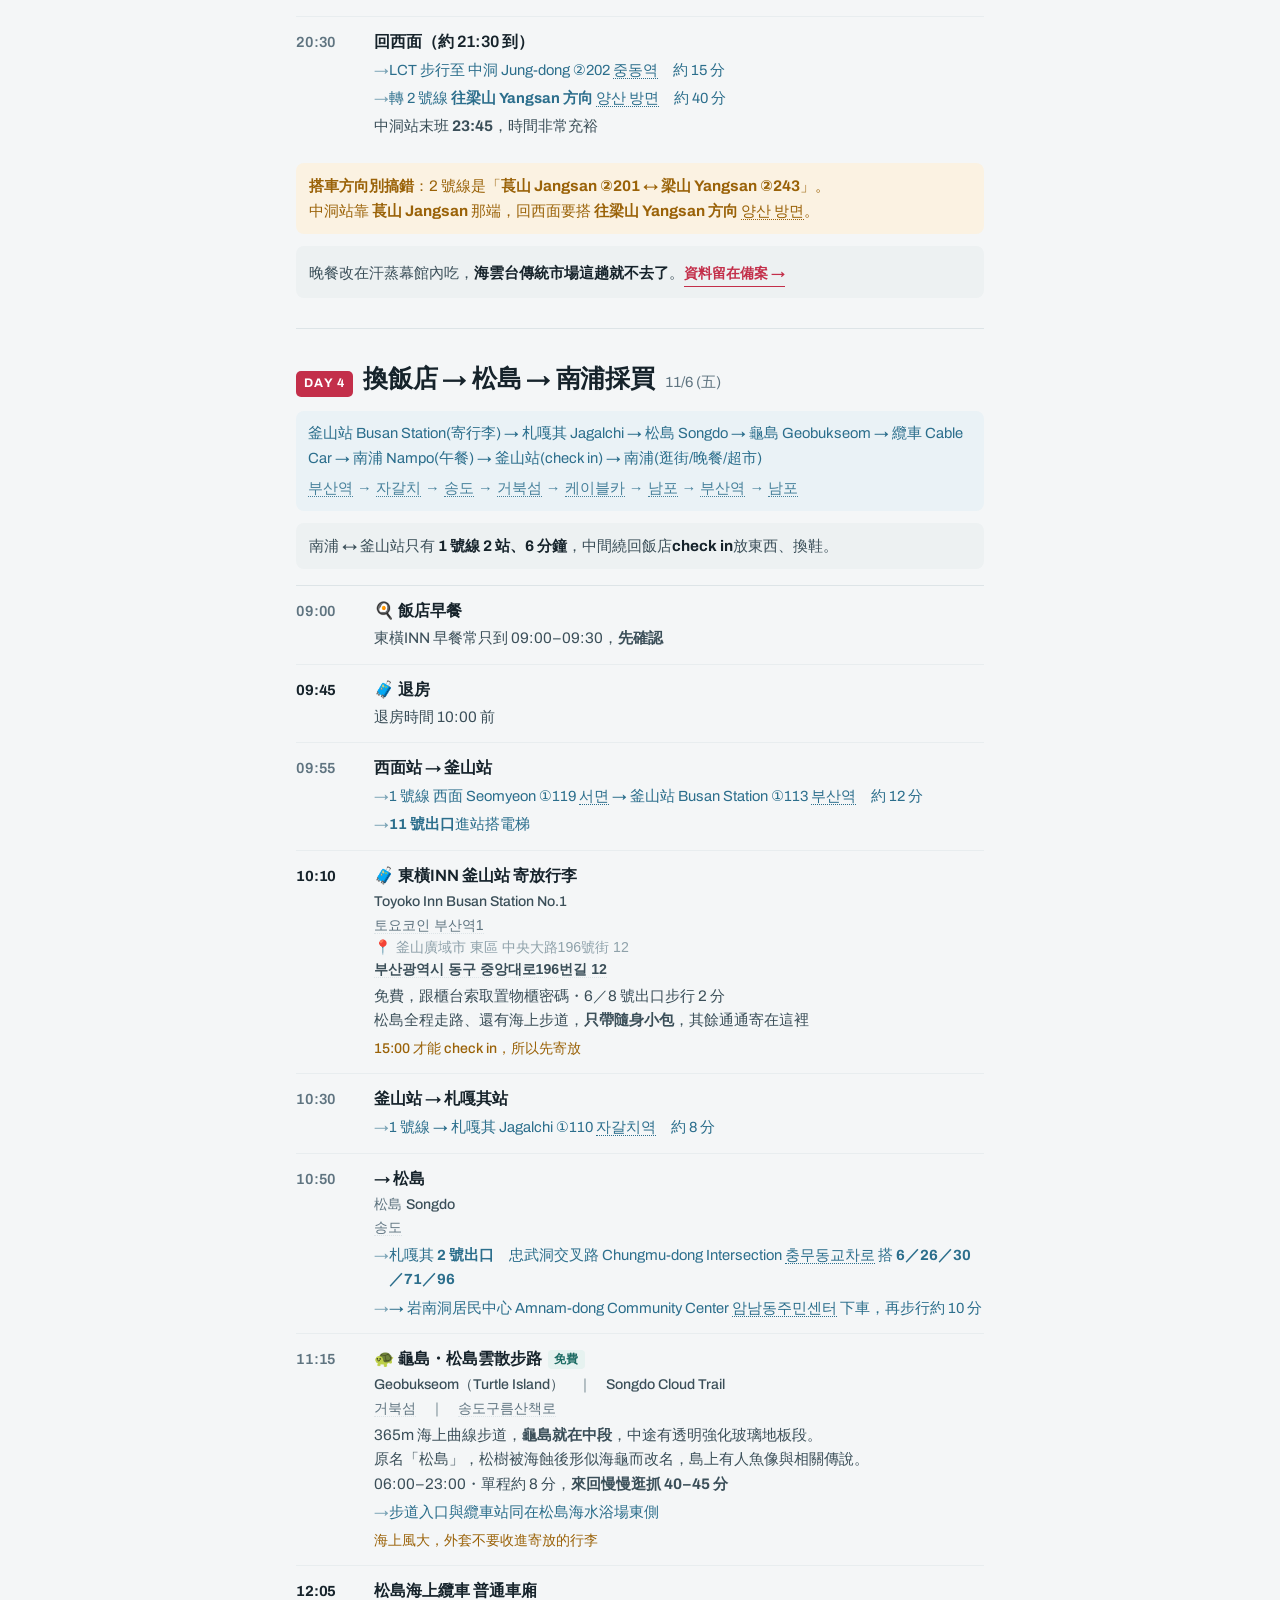
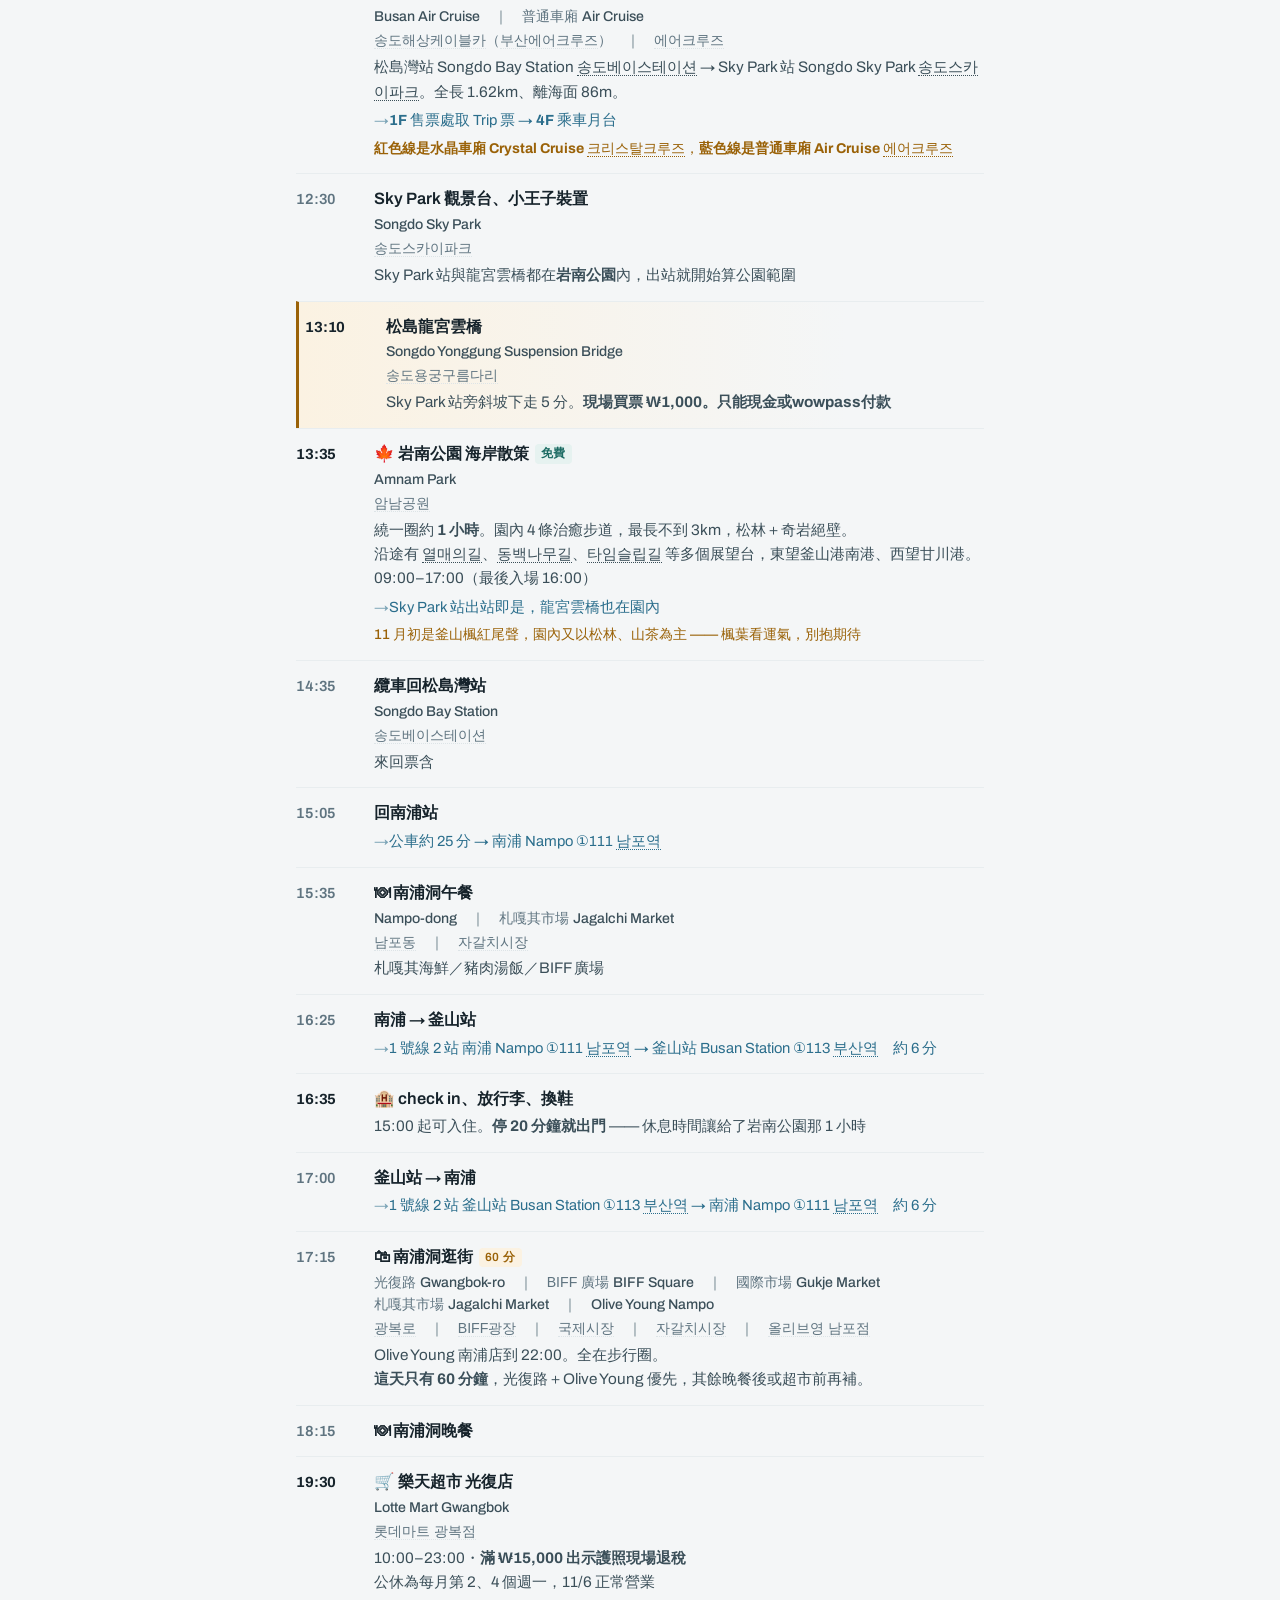
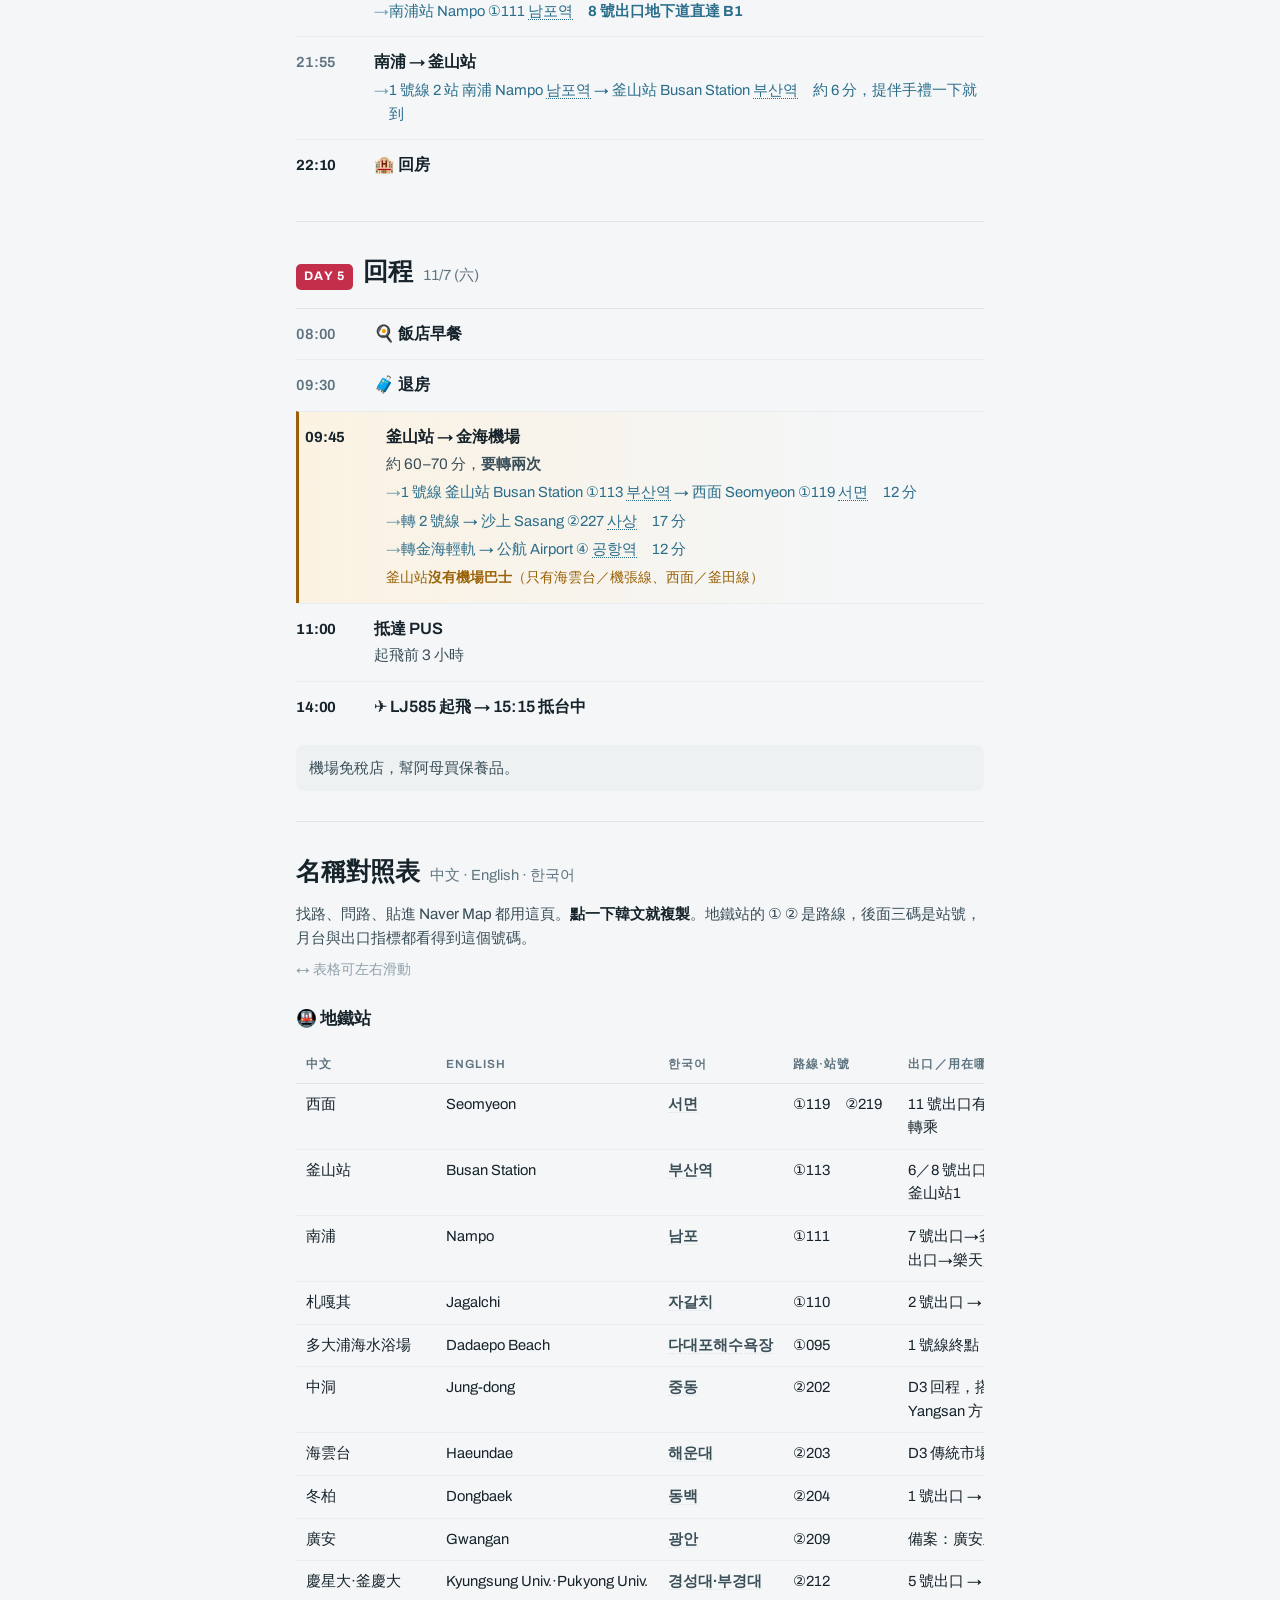
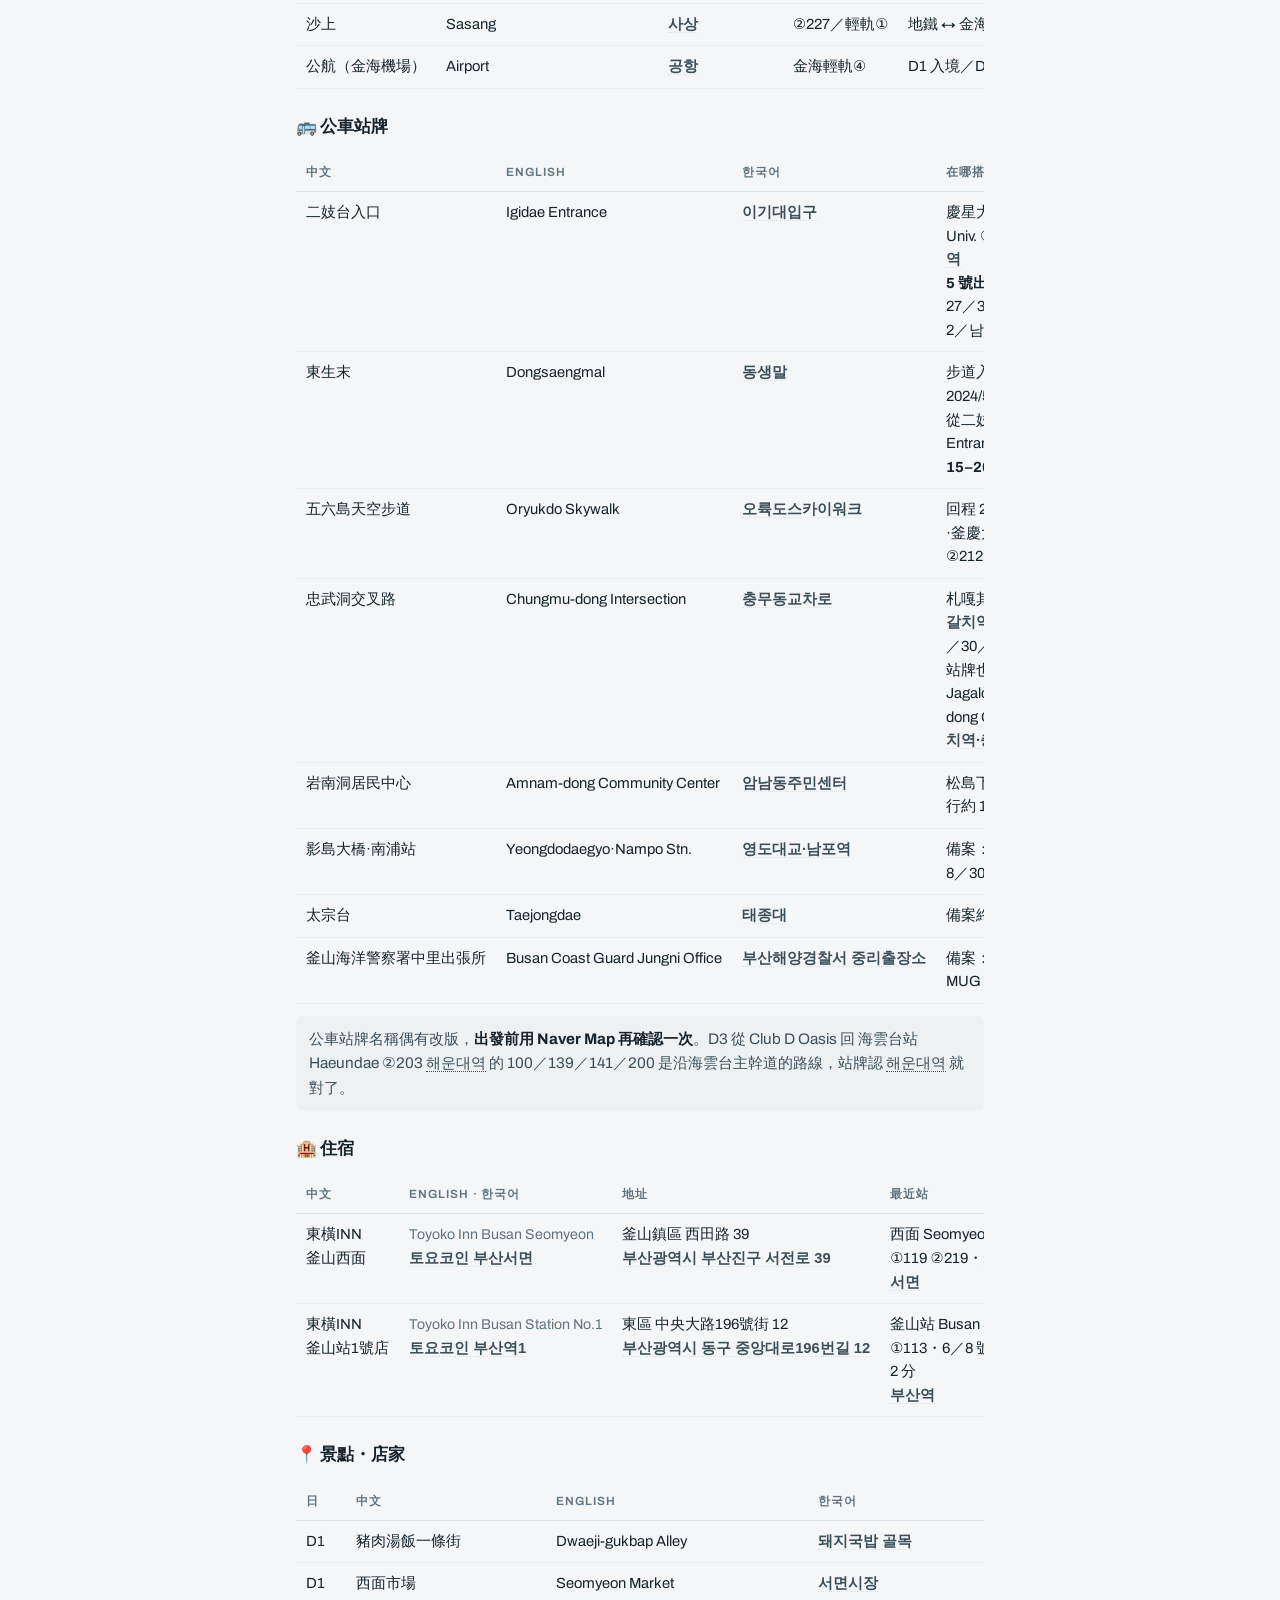
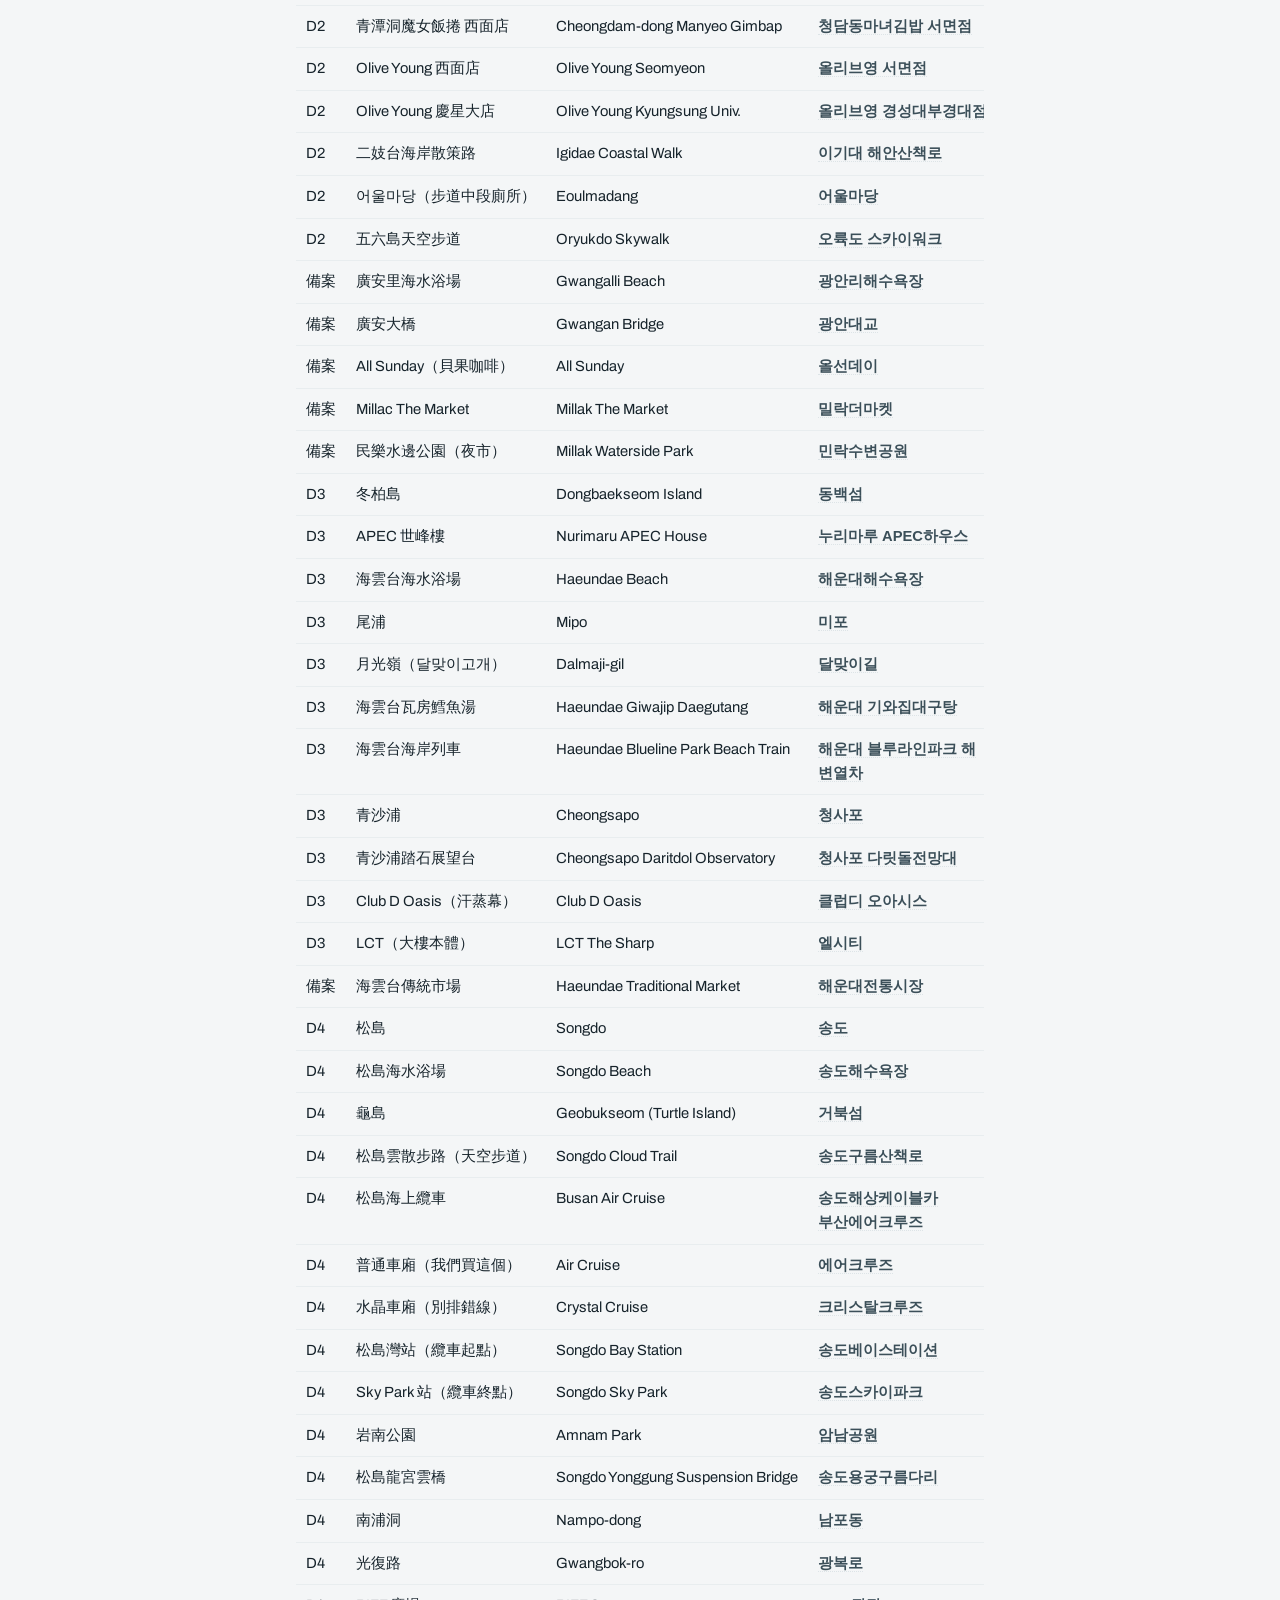
==== commit f34d972a: "[釜山]內文修改" ====
--- a/busan-2026/index.html
+++ b/busan-2026/index.html
@@ -1,1519 +1,2720 @@
 <!DOCTYPE html>
 <html lang="zh-Hant">
+
 <head>
-<meta charset="utf-8">
-<meta name="viewport" content="width=device-width, initial-scale=1">
-<meta name="color-scheme" content="light dark">
-<meta name="robots" content="noindex, nofollow">
-<title>釜山五天四夜</title>
-<link rel="preconnect" href="https://fonts.googleapis.com">
-<link rel="preconnect" href="https://fonts.gstatic.com" crossorigin>
-<link rel="stylesheet" href="https://fonts.googleapis.com/css2?family=Archivo:wght@400;500;600;700&display=swap">
-<script>try{var d=document.documentElement,t=localStorage.getItem("travelsite.theme");if(t==="light"||t==="dark")d.setAttribute("data-theme",t);var f=parseFloat(localStorage.getItem("travelsite.fontscale"));if(f>0)d.style.setProperty("--fs",f/15);}catch(e){}</script>
-<link rel="stylesheet" href="../assets/theme.css">
-<script defer src="../assets/theme.js"></script>
-<style>
-  :root{
-    --bg:#F4F6F7;
-    --surface:#FFFFFF;
-    --surface-2:#EDF1F2;
-    --ink:#16232B;
-    --body:#3B4F59;
-    --muted:#5F7480;
-    --faint:#8EA1AA;
-    --line:#DDE4E7;
-    --line-soft:#E8EDEF;
-    --camellia:#C32F4A;
-    --camellia-soft:#FBEDEF;
-    --sea:#2B6E8C;
-    --sea-soft:#EAF2F6;
-    --on-camellia:#FFFFFF;
-    --warn:#9A6208;
-    --warn-soft:#FBF2E2;
-    --ok:#1C6B63;
-    --ok-soft:#E6F2F0;
-
-    --cjk:"PingFang TC","Hiragino Sans TC","Microsoft JhengHei","Noto Sans CJK TC","Noto Sans TC","Apple SD Gothic Neo","Malgun Gothic",sans-serif;
-    --latin:"Archivo",system-ui,-apple-system,"Segoe UI",sans-serif;
-    --ko:"Apple SD Gothic Neo","Malgun Gothic","Noto Sans KR","Noto Sans CJK KR",var(--cjk);
-    --font:var(--latin),var(--cjk);
-
-    --rail:calc(58px * var(--fs));
-    --gutter:16px;
-    --maxw:720px;
-  }
-  @media (prefers-color-scheme:dark){
-    :root:not([data-theme="light"]){
-      --bg:#0D161B;
-      --surface:#16222A;
-      --surface-2:#1C2B34;
-      --ink:#F2F7F9;
-      --body:#D2DEE4;
-      --muted:#A9BBC4;
-      --faint:#8A9EA8;
-      --line:#384C57;
-      --line-soft:#2B3C45;
-      --camellia:#FF8098;
-      --camellia-soft:#3A1F26;
-      --sea:#8ACFEA;
-      --sea-soft:#15303C;
-      --on-camellia:#1A0D11;
-      --warn:#FFCB73;
-      --warn-soft:#352A12;
-      --ok:#87DCCB;
-      --ok-soft:#12302B;
-    }
-  }
-  :root[data-theme="dark"]{
-    --bg:#0D161B;
-    --surface:#16222A;
-    --surface-2:#1C2B34;
-    --ink:#F2F7F9;
-    --body:#D2DEE4;
-    --muted:#A9BBC4;
-    --faint:#8A9EA8;
-    --line:#384C57;
-    --line-soft:#2B3C45;
-    --camellia:#FF8098;
-    --camellia-soft:#3A1F26;
-    --sea:#8ACFEA;
-    --sea-soft:#15303C;
-    --on-camellia:#1A0D11;
-    --warn:#FFCB73;
-    --warn-soft:#352A12;
-    --ok:#87DCCB;
-    --ok-soft:#12302B;
-  }
-
-  *{box-sizing:border-box}
-  body{
-    background:var(--bg);
-    color:var(--ink);
-    font-family:var(--font);
-    font-size:calc(15px * var(--fs));
-    line-height:1.6;
-    -webkit-text-size-adjust:100%;
-  }
-  .wrap{max-width:var(--maxw);margin:0 auto;padding-inline:var(--gutter)}
-
-  /* ---------- masthead ---------- */
-  .mast{padding-block:28px 18px}
-  .eyebrow{
-    font-family:var(--latin);
-    font-size:calc(11px * var(--fs));font-weight:600;letter-spacing:.14em;text-transform:uppercase;
-    color:var(--camellia);
-  }
-  h1{
-    margin:6px 0 0;
-    font-size:clamp(calc(28px * var(--fs)),8vw,calc(38px * var(--fs)));font-weight:700;letter-spacing:-.02em;line-height:1.1;
-    text-wrap:balance;
-  }
-  .sub{margin:8px 0 0;color:var(--muted);font-size:calc(14px * var(--fs))}
-  .flights{
-    margin-top:16px;display:flex;flex-wrap:wrap;gap:8px;
-  }
-  .flight{
-    flex:1 1 220px;
-    display:flex;align-items:baseline;gap:8px;
-    padding:10px 12px;border:1px solid var(--line);border-radius:8px;
-    background:var(--surface);
-    font-size:calc(13px * var(--fs));
-  }
-  .flight b{font-family:var(--latin);font-variant-numeric:tabular-nums;font-weight:600}
-  .flight .code{color:var(--sea);font-weight:600;font-family:var(--latin)}
-
-  /* ---------- key strip ---------- */
-  .keys{display:grid;gap:10px;margin-top:14px}
-  @media(min-width:560px){.keys{grid-template-columns:1fr 1fr}}
-  .key{
-    background:var(--surface);border:1px solid var(--line);border-radius:10px;padding:12px 14px;
-  }
-  .key h3{
-    margin:0 0 6px;font-size:calc(11px * var(--fs));font-weight:600;letter-spacing:.1em;text-transform:uppercase;
-    color:var(--muted);font-family:var(--latin);
-  }
-  .key p{margin:0;font-size:calc(13.5px * var(--fs))}
-  .key .big{font-family:var(--latin);font-weight:600;font-variant-numeric:tabular-nums;color:var(--camellia)}
-
-  /* ---------- sticky nav ---------- */
-  nav{
-    position:sticky;top:env(safe-area-inset-top,0px);z-index:40;
-    background:var(--bg);
-    background:color-mix(in srgb,var(--bg) 88%,transparent);
-    backdrop-filter:blur(10px);-webkit-backdrop-filter:blur(10px);
-    border-bottom:1px solid var(--line);
-    margin-top:18px;
-  }
-  nav .themebar{max-width:var(--maxw);margin:0 auto;padding-right:var(--gutter)}
-  .navin{
-    display:flex;gap:4px;overflow-x:auto;padding:8px var(--gutter);
-    scrollbar-width:none;
-  }
-  .navin::-webkit-scrollbar{display:none}
-  nav a{
-    flex:0 0 auto;
-    font-family:var(--latin);font-size:calc(12.5px * var(--fs));font-weight:600;letter-spacing:.02em;
-    color:var(--muted);text-decoration:none;
-    padding:6px 11px;border-radius:999px;white-space:nowrap;
-    border:1px solid transparent;
-  }
-  nav a:hover{color:var(--ink)}
-  nav a.on{background:var(--camellia);color:var(--on-camellia);border-color:var(--camellia)}
-
-  /* ---------- overview ---------- */
-  section{padding-block:30px;scroll-margin-top:72px}
-  .sechead{display:flex;align-items:baseline;gap:10px;flex-wrap:wrap;margin-bottom:4px}
-  h2{
-    margin:0;font-size:calc(22px * var(--fs));font-weight:700;letter-spacing:-.01em;
-  }
-  .daytag{
-    font-family:var(--latin);font-size:calc(11px * var(--fs));font-weight:700;letter-spacing:.12em;text-transform:uppercase;
-    color:var(--on-camellia);background:var(--camellia);padding:3px 8px;border-radius:5px;
-  }
-  .dateline{font-family:var(--latin);font-size:calc(13px * var(--fs));color:var(--muted);font-variant-numeric:tabular-nums}
-  .route{
-    margin:12px 0 0;padding:10px 12px;border-radius:8px;
-    background:var(--sea-soft);color:var(--sea);
-    font-size:calc(13px * var(--fs));line-height:1.7;word-break:break-word;
-  }
-  .route-ko{
-    margin-top:5px;font-family:var(--ko);opacity:.85;
-  }
-  .note{
-    margin:12px 0 0;padding:11px 13px;border-radius:8px;
-    background:var(--surface-2);font-size:calc(13.5px * var(--fs));color:var(--body);
-  }
-  .note b{color:var(--ink)}
-  .note.warn{background:var(--warn-soft);color:var(--warn)}
-  .note.warn b{color:var(--warn)}
-
-  /* ---------- overview grid ---------- */
-  .ov{margin-top:14px;border-top:1px solid var(--line)}
-  .ov a{
-    display:grid;grid-template-columns:46px 1fr;gap:12px;
-    padding:12px 2px;border-bottom:1px solid var(--line-soft);
-    text-decoration:none;color:inherit;align-items:start;
-  }
-  .ov a:hover{background:var(--surface-2)}
-  .ov .d{font-family:var(--latin);font-weight:700;font-size:calc(13px * var(--fs));color:var(--camellia);padding-top:1px}
-  .ov .t{font-weight:600;font-size:calc(14px * var(--fs))}
-  .ov .m{color:var(--muted);font-size:calc(12.5px * var(--fs));margin-top:2px}
-
-  /* ---------- timeline ---------- */
-  .tl{margin-top:16px}
-  .row{
-    display:grid;grid-template-columns:var(--rail) 1fr;gap:12px;
-    padding:13px 0 13px 0;border-top:1px solid var(--line-soft);
-    align-items:start;
-  }
-  .row:first-child{border-top:1px solid var(--line)}
-  .time{
-    font-family:var(--latin);font-weight:600;font-size:calc(13px * var(--fs));
-    font-variant-numeric:tabular-nums;letter-spacing:-.01em;
-    color:var(--muted);padding-top:1px;white-space:nowrap;
-  }
-  .row.key-row .time{color:var(--ink);font-weight:700}
-  .row.pin{
-    border-left:3px solid var(--warn);
-    padding-left:9px;
-    background:linear-gradient(90deg,var(--warn-soft),transparent 80%);
-  }
-  .row.pin .time{margin-left:-3px}
-  .what{min-width:0}
-  .what .h{font-weight:600;font-size:calc(14.5px * var(--fs));line-height:1.45}
-  .what .d{color:var(--body);font-size:calc(13.5px * var(--fs));margin-top:3px}
-  .what .go{
-    color:var(--sea);font-size:calc(13px * var(--fs));margin-top:5px;
-    position:relative;padding-left:15px;
-  }
-  .what .go::before{content:"→";position:absolute;left:0;top:0;opacity:.6}
-  .what .warnline{color:var(--warn);font-size:calc(12.5px * var(--fs));margin-top:5px;font-weight:500}
-
-  .tok{
-    display:inline-flex;align-items:center;justify-content:center;
-    width:calc(19px * var(--fs));height:calc(19px * var(--fs));border-radius:50%;
-    background:var(--camellia);color:var(--on-camellia);
-    font-family:var(--latin);font-size:calc(11px * var(--fs));font-weight:700;
-    margin-right:6px;vertical-align:1px;
-  }
-  .free{
-    display:inline-block;font-family:var(--latin);font-size:calc(10.5px * var(--fs));font-weight:600;
-    letter-spacing:.06em;text-transform:uppercase;
-    color:var(--ok);background:var(--ok-soft);padding:1px 6px;border-radius:4px;
-    margin-left:6px;vertical-align:1.5px;
-  }
-  .jump{
-    display:inline-block;margin-top:6px;font-size:calc(12.5px * var(--fs));font-weight:600;
-    color:var(--camellia);text-decoration:none;
-    border-bottom:1px solid currentColor;
-  }
-
-  /* ---------- tables ---------- */
-  .tscroll{overflow-x:auto;margin-top:14px;-webkit-overflow-scrolling:touch}
-  table{border-collapse:collapse;width:100%;font-size:calc(13px * var(--fs));min-width:min(100%,420px)}
-  th,td{text-align:left;padding:9px 10px;border-bottom:1px solid var(--line-soft);vertical-align:top}
-  th{
-    font-family:var(--latin);font-size:calc(10.5px * var(--fs));font-weight:600;letter-spacing:.09em;text-transform:uppercase;
-    color:var(--muted);border-bottom:1px solid var(--line);white-space:nowrap;
-  }
-  td.num{font-family:var(--latin);font-variant-numeric:tabular-nums;text-align:right;white-space:nowrap}
-  tr.total td{font-weight:700;border-top:1px solid var(--line);border-bottom:none}
-  tr.total td.num{color:var(--camellia)}
-
-  /* ---------- checklist ---------- */
-  .checks{margin-top:14px;display:grid;gap:2px}
-  .chk{
-    display:flex;gap:10px;align-items:flex-start;
-    padding:9px 10px;border-radius:7px;cursor:pointer;
-  }
-  .chk:hover{background:var(--surface-2)}
-  .chk input{
-    flex:0 0 auto;width:calc(17px * var(--fs));height:calc(17px * var(--fs));margin:2px 0 0;
-    accent-color:var(--camellia);cursor:pointer;
-  }
-  .chk span{font-size:calc(13.5px * var(--fs))}
-  .chk input:checked + span{color:var(--faint);text-decoration:line-through}
-
-  .grade{
-    font-family:var(--latin);font-size:calc(10.5px * var(--fs));font-weight:700;letter-spacing:.08em;
-    padding:2px 7px;border-radius:4px;margin-right:7px;
-  }
-  .g1{background:var(--camellia);color:var(--on-camellia)}
-  .g2{background:var(--warn-soft);color:var(--warn)}
-  .g3{background:var(--surface-2);color:var(--muted)}
-
-  /* ---------- backup cards ---------- */
-  .card{
-    background:var(--surface);border:1px solid var(--line);border-radius:12px;
-    padding:16px;margin-top:14px;
-  }
-  .card h3{margin:0 0 4px;font-size:calc(16px * var(--fs));font-weight:700}
-  .card h4{margin:16px 0 4px;font-size:calc(13.5px * var(--fs));font-weight:700;color:var(--camellia)}
-  .card p{margin:6px 0 0;font-size:calc(13.5px * var(--fs));color:var(--body)}
-  .card p b,.card li b{color:var(--ink)}
-  .card ul,.card ol{margin:8px 0 0;padding-left:20px;font-size:calc(13.5px * var(--fs));color:var(--body)}
-  .card li{margin:4px 0}
-  .card .tscroll table{font-size:calc(12.5px * var(--fs))}
-
-  /* ---------- 中韓英對照 ---------- */
-  .ko{
-    margin-top:3px;font-size:calc(12.5px * var(--fs));line-height:1.55;
-    color:var(--muted);font-family:var(--ko);
-  }
-  .ko .en{color:var(--body);font-family:var(--latin);font-weight:500}
-  .ko .kr{display:block;margin-top:2px}
-  .ko .kr [data-copy]{color:var(--muted);font-weight:500}
-  .ko .addr{color:var(--faint)}
-  [data-copy]{
-    cursor:pointer;
-    border-bottom:1px dotted currentColor;
-  }
-  .ko [data-copy],td [data-copy]{
-    color:var(--body);font-weight:600;font-family:var(--ko);
-    border-bottom-color:var(--line);
-  }
-  [data-copy]:hover{opacity:.7}
-  #names table{min-width:calc(600px * var(--fs))}
-  #names th,#names td{white-space:nowrap}
-  #names td:last-child{white-space:normal;min-width:190px}
-  #names .scrollhint{
-    margin:8px 0 0;font-size:calc(12px * var(--fs));color:var(--faint);
-  }
-  .names-intro{margin:10px 0 0;font-size:calc(13.5px * var(--fs));color:var(--body)}
-  .names-intro b{color:var(--ink)}
-  h3.namehead{
-    margin:24px 0 0;font-size:calc(15px * var(--fs));font-weight:700;
-  }
-  td .en{color:var(--muted);font-family:var(--latin);font-size:calc(12.5px * var(--fs))}
-  .toast{
-    position:fixed;left:50%;bottom:24px;z-index:90;
-    transform:translateX(-50%) translateY(8px);
-    pointer-events:none;opacity:0;
-    background:var(--ink);color:var(--bg);
-    font-size:calc(13px * var(--fs));font-weight:600;
-    padding:8px 15px;border-radius:999px;
-    transition:opacity .18s,transform .18s;
-  }
-  .toast.on{opacity:1;transform:translateX(-50%) translateY(0)}
-  @media (prefers-reduced-motion:reduce){.toast{transition:none}}
-
-  hr.rule{border:0;border-top:1px solid var(--line);margin:0}
-
-  footer{
-    padding-block:26px 40px;color:var(--faint);font-size:calc(12.5px * var(--fs));line-height:1.7;
-  }
-  footer a{color:var(--sea)}
-  .srcs{margin-top:8px}
-  .srcs a{margin-right:10px;white-space:nowrap}
-
-  a:focus-visible,input:focus-visible,label:focus-visible{
-    outline:2px solid var(--camellia);outline-offset:2px;border-radius:4px;
-  }
-  @media (prefers-reduced-motion:reduce){*{scroll-behavior:auto!important}}
-  html{scroll-behavior:smooth}
-</style>
+  <meta charset="utf-8">
+  <meta name="viewport" content="width=device-width, initial-scale=1">
+  <meta name="color-scheme" content="light dark">
+  <meta name="robots" content="noindex, nofollow">
+  <title>釜山五天四夜</title>
+  <link rel="preconnect" href="https://fonts.googleapis.com">
+  <link rel="preconnect" href="https://fonts.gstatic.com" crossorigin>
+  <link rel="stylesheet" href="https://fonts.googleapis.com/css2?family=Archivo:wght@400;500;600;700&display=swap">
+  <script>try { var d = document.documentElement, t = localStorage.getItem("travelsite.theme"); if (t === "light" || t === "dark") d.setAttribute("data-theme", t); var f = parseFloat(localStorage.getItem("travelsite.fontscale")); if (f > 0) d.style.setProperty("--fs", f / 15); } catch (e) { }</script>
+  <link rel="stylesheet" href="../assets/theme.css">
+  <script defer src="../assets/theme.js"></script>
+  <style>
+    :root {
+      --bg: #F4F6F7;
+      --surface: #FFFFFF;
+      --surface-2: #EDF1F2;
+      --ink: #16232B;
+      --body: #3B4F59;
+      --muted: #5F7480;
+      --faint: #8EA1AA;
+      --line: #DDE4E7;
+      --line-soft: #E8EDEF;
+      --camellia: #C32F4A;
+      --camellia-soft: #FBEDEF;
+      --sea: #2B6E8C;
+      --sea-soft: #EAF2F6;
+      --on-camellia: #FFFFFF;
+      --warn: #9A6208;
+      --warn-soft: #FBF2E2;
+      --ok: #1C6B63;
+      --ok-soft: #E6F2F0;
+
+      --cjk: "PingFang TC", "Hiragino Sans TC", "Microsoft JhengHei", "Noto Sans CJK TC", "Noto Sans TC", "Apple SD Gothic Neo", "Malgun Gothic", sans-serif;
+      --latin: "Archivo", system-ui, -apple-system, "Segoe UI", sans-serif;
+      --ko: "Apple SD Gothic Neo", "Malgun Gothic", "Noto Sans KR", "Noto Sans CJK KR", var(--cjk);
+      --font: var(--latin), var(--cjk);
+
+      --rail: calc(58px * var(--fs));
+      --gutter: 16px;
+      --maxw: 720px;
+    }
+
+    @media (prefers-color-scheme:dark) {
+      :root:not([data-theme="light"]) {
+        --bg: #0D161B;
+        --surface: #16222A;
+        --surface-2: #1C2B34;
+        --ink: #F2F7F9;
+        --body: #D2DEE4;
+        --muted: #A9BBC4;
+        --faint: #8A9EA8;
+        --line: #384C57;
+        --line-soft: #2B3C45;
+        --camellia: #FF8098;
+        --camellia-soft: #3A1F26;
+        --sea: #8ACFEA;
+        --sea-soft: #15303C;
+        --on-camellia: #1A0D11;
+        --warn: #FFCB73;
+        --warn-soft: #352A12;
+        --ok: #87DCCB;
+        --ok-soft: #12302B;
+      }
+    }
+
+    :root[data-theme="dark"] {
+      --bg: #0D161B;
+      --surface: #16222A;
+      --surface-2: #1C2B34;
+      --ink: #F2F7F9;
+      --body: #D2DEE4;
+      --muted: #A9BBC4;
+      --faint: #8A9EA8;
+      --line: #384C57;
+      --line-soft: #2B3C45;
+      --camellia: #FF8098;
+      --camellia-soft: #3A1F26;
+      --sea: #8ACFEA;
+      --sea-soft: #15303C;
+      --on-camellia: #1A0D11;
+      --warn: #FFCB73;
+      --warn-soft: #352A12;
+      --ok: #87DCCB;
+      --ok-soft: #12302B;
+    }
+
+    * {
+      box-sizing: border-box
+    }
+
+    body {
+      background: var(--bg);
+      color: var(--ink);
+      font-family: var(--font);
+      font-size: calc(15px * var(--fs));
+      line-height: 1.6;
+      -webkit-text-size-adjust: 100%;
+    }
+
+    .wrap {
+      max-width: var(--maxw);
+      margin: 0 auto;
+      padding-inline: var(--gutter)
+    }
+
+    /* ---------- masthead ---------- */
+    .mast {
+      padding-block: 28px 18px
+    }
+
+    .eyebrow {
+      font-family: var(--latin);
+      font-size: calc(11px * var(--fs));
+      font-weight: 600;
+      letter-spacing: .14em;
+      text-transform: uppercase;
+      color: var(--camellia);
+    }
+
+    h1 {
+      margin: 6px 0 0;
+      font-size: clamp(calc(28px * var(--fs)), 8vw, calc(38px * var(--fs)));
+      font-weight: 700;
+      letter-spacing: -.02em;
+      line-height: 1.1;
+      text-wrap: balance;
+    }
+
+    .sub {
+      margin: 8px 0 0;
+      color: var(--muted);
+      font-size: calc(14px * var(--fs))
+    }
+
+    .flights {
+      margin-top: 16px;
+      display: flex;
+      flex-wrap: wrap;
+      gap: 8px;
+    }
+
+    .flight {
+      flex: 1 1 220px;
+      display: flex;
+      align-items: baseline;
+      gap: 8px;
+      padding: 10px 12px;
+      border: 1px solid var(--line);
+      border-radius: 8px;
+      background: var(--surface);
+      font-size: calc(13px * var(--fs));
+    }
+
+    .flight b {
+      font-family: var(--latin);
+      font-variant-numeric: tabular-nums;
+      font-weight: 600
+    }
+
+    .flight .code {
+      color: var(--sea);
+      font-weight: 600;
+      font-family: var(--latin)
+    }
+
+    /* ---------- key strip ---------- */
+    .keys {
+      display: grid;
+      gap: 10px;
+      margin-top: 14px
+    }
+
+    @media(min-width:560px) {
+      .keys {
+        grid-template-columns: 1fr 1fr
+      }
+    }
+
+    .key {
+      background: var(--surface);
+      border: 1px solid var(--line);
+      border-radius: 10px;
+      padding: 12px 14px;
+    }
+
+    .key h3 {
+      margin: 0 0 6px;
+      font-size: calc(11px * var(--fs));
+      font-weight: 600;
+      letter-spacing: .1em;
+      text-transform: uppercase;
+      color: var(--muted);
+      font-family: var(--latin);
+    }
+
+    .key p {
+      margin: 0;
+      font-size: calc(13.5px * var(--fs))
+    }
+
+    .key .big {
+      font-family: var(--latin);
+      font-weight: 600;
+      font-variant-numeric: tabular-nums;
+      color: var(--camellia)
+    }
+
+    /* ---------- sticky nav ---------- */
+    nav {
+      position: sticky;
+      top: env(safe-area-inset-top, 0px);
+      z-index: 40;
+      background: var(--bg);
+      background: color-mix(in srgb, var(--bg) 88%, transparent);
+      backdrop-filter: blur(10px);
+      -webkit-backdrop-filter: blur(10px);
+      border-bottom: 1px solid var(--line);
+      margin-top: 18px;
+    }
+
+    nav .themebar {
+      max-width: var(--maxw);
+      margin: 0 auto;
+      padding-right: var(--gutter)
+    }
+
+    .navin {
+      display: flex;
+      gap: 4px;
+      overflow-x: auto;
+      padding: 8px var(--gutter);
+      scrollbar-width: none;
+    }
+
+    .navin::-webkit-scrollbar {
+      display: none
+    }
+
+    nav a {
+      flex: 0 0 auto;
+      font-family: var(--latin);
+      font-size: calc(12.5px * var(--fs));
+      font-weight: 600;
+      letter-spacing: .02em;
+      color: var(--muted);
+      text-decoration: none;
+      padding: 6px 11px;
+      border-radius: 999px;
+      white-space: nowrap;
+      border: 1px solid transparent;
+    }
+
+    nav a:hover {
+      color: var(--ink)
+    }
+
+    nav a.on {
+      background: var(--camellia);
+      color: var(--on-camellia);
+      border-color: var(--camellia)
+    }
+
+    /* ---------- overview ---------- */
+    section {
+      padding-block: 30px;
+      scroll-margin-top: 72px
+    }
+
+    .sechead {
+      display: flex;
+      align-items: baseline;
+      gap: 10px;
+      flex-wrap: wrap;
+      margin-bottom: 4px
+    }
+
+    h2 {
+      margin: 0;
+      font-size: calc(22px * var(--fs));
+      font-weight: 700;
+      letter-spacing: -.01em;
+    }
+
+    .daytag {
+      font-family: var(--latin);
+      font-size: calc(11px * var(--fs));
+      font-weight: 700;
+      letter-spacing: .12em;
+      text-transform: uppercase;
+      color: var(--on-camellia);
+      background: var(--camellia);
+      padding: 3px 8px;
+      border-radius: 5px;
+    }
+
+    .dateline {
+      font-family: var(--latin);
+      font-size: calc(13px * var(--fs));
+      color: var(--muted);
+      font-variant-numeric: tabular-nums
+    }
+
+    .route {
+      margin: 12px 0 0;
+      padding: 10px 12px;
+      border-radius: 8px;
+      background: var(--sea-soft);
+      color: var(--sea);
+      font-size: calc(13px * var(--fs));
+      line-height: 1.7;
+      word-break: break-word;
+    }
+
+    .route-ko {
+      margin-top: 5px;
+      font-family: var(--ko);
+      opacity: .85;
+    }
+
+    .note {
+      margin: 12px 0 0;
+      padding: 11px 13px;
+      border-radius: 8px;
+      background: var(--surface-2);
+      font-size: calc(13.5px * var(--fs));
+      color: var(--body);
+    }
+
+    .note b {
+      color: var(--ink)
+    }
+
+    .note.warn {
+      background: var(--warn-soft);
+      color: var(--warn)
+    }
+
+    .note.warn b {
+      color: var(--warn)
+    }
+
+    /* ---------- overview grid ---------- */
+    .ov {
+      margin-top: 14px;
+      border-top: 1px solid var(--line)
+    }
+
+    .ov a {
+      display: grid;
+      grid-template-columns: 46px 1fr;
+      gap: 12px;
+      padding: 12px 2px;
+      border-bottom: 1px solid var(--line-soft);
+      text-decoration: none;
+      color: inherit;
+      align-items: start;
+    }
+
+    .ov a:hover {
+      background: var(--surface-2)
+    }
+
+    .ov .d {
+      font-family: var(--latin);
+      font-weight: 700;
+      font-size: calc(13px * var(--fs));
+      color: var(--camellia);
+      padding-top: 1px
+    }
+
+    .ov .t {
+      font-weight: 600;
+      font-size: calc(14px * var(--fs))
+    }
+
+    .ov .m {
+      color: var(--muted);
+      font-size: calc(12.5px * var(--fs));
+      margin-top: 2px
+    }
+
+    /* ---------- timeline ---------- */
+    .tl {
+      margin-top: 16px
+    }
+
+    .row {
+      display: grid;
+      grid-template-columns: var(--rail) 1fr;
+      gap: 12px;
+      padding: 13px 0 13px 0;
+      border-top: 1px solid var(--line-soft);
+      align-items: start;
+    }
+
+    .row:first-child {
+      border-top: 1px solid var(--line)
+    }
+
+    .time {
+      font-family: var(--latin);
+      font-weight: 600;
+      font-size: calc(13px * var(--fs));
+      font-variant-numeric: tabular-nums;
+      letter-spacing: -.01em;
+      color: var(--muted);
+      padding-top: 1px;
+      white-space: nowrap;
+    }
+
+    .row.key-row .time {
+      color: var(--ink);
+      font-weight: 700
+    }
+
+    .row.pin {
+      border-left: 3px solid var(--warn);
+      padding-left: 9px;
+      background: linear-gradient(90deg, var(--warn-soft), transparent 80%);
+    }
+
+    .row.pin .time {
+      margin-left: -3px
+    }
+
+    .what {
+      min-width: 0
+    }
+
+    .what .h {
+      font-weight: 600;
+      font-size: calc(14.5px * var(--fs));
+      line-height: 1.45
+    }
+
+    .what .d {
+      color: var(--body);
+      font-size: calc(13.5px * var(--fs));
+      margin-top: 3px
+    }
+
+    .what .go {
+      color: var(--sea);
+      font-size: calc(13px * var(--fs));
+      margin-top: 5px;
+      position: relative;
+      padding-left: 15px;
+    }
+
+    .what .go::before {
+      content: "→";
+      position: absolute;
+      left: 0;
+      top: 0;
+      opacity: .6
+    }
+
+    .what .warnline {
+      color: var(--warn);
+      font-size: calc(12.5px * var(--fs));
+      margin-top: 5px;
+      font-weight: 500
+    }
+
+    .tok {
+      display: inline-flex;
+      align-items: center;
+      justify-content: center;
+      width: calc(19px * var(--fs));
+      height: calc(19px * var(--fs));
+      border-radius: 50%;
+      background: var(--camellia);
+      color: var(--on-camellia);
+      font-family: var(--latin);
+      font-size: calc(11px * var(--fs));
+      font-weight: 700;
+      margin-right: 6px;
+      vertical-align: 1px;
+    }
+
+    .free {
+      display: inline-block;
+      font-family: var(--latin);
+      font-size: calc(10.5px * var(--fs));
+      font-weight: 600;
+      letter-spacing: .06em;
+      text-transform: uppercase;
+      color: var(--ok);
+      background: var(--ok-soft);
+      padding: 1px 6px;
+      border-radius: 4px;
+      margin-left: 6px;
+      vertical-align: 1.5px;
+    }
+
+    .jump {
+      display: inline-block;
+      margin-top: 6px;
+      font-size: calc(12.5px * var(--fs));
+      font-weight: 600;
+      color: var(--camellia);
+      text-decoration: none;
+      border-bottom: 1px solid currentColor;
+    }
+
+    /* ---------- tables ---------- */
+    .tscroll {
+      overflow-x: auto;
+      margin-top: 14px;
+      -webkit-overflow-scrolling: touch
+    }
+
+    table {
+      border-collapse: collapse;
+      width: 100%;
+      font-size: calc(13px * var(--fs));
+      min-width: min(100%, 420px)
+    }
+
+    th,
+    td {
+      text-align: left;
+      padding: 9px 10px;
+      border-bottom: 1px solid var(--line-soft);
+      vertical-align: top
+    }
+
+    th {
+      font-family: var(--latin);
+      font-size: calc(10.5px * var(--fs));
+      font-weight: 600;
+      letter-spacing: .09em;
+      text-transform: uppercase;
+      color: var(--muted);
+      border-bottom: 1px solid var(--line);
+      white-space: nowrap;
+    }
+
+    td.num {
+      font-family: var(--latin);
+      font-variant-numeric: tabular-nums;
+      text-align: right;
+      white-space: nowrap
+    }
+
+    tr.total td {
+      font-weight: 700;
+      border-top: 1px solid var(--line);
+      border-bottom: none
+    }
+
+    tr.total td.num {
+      color: var(--camellia)
+    }
+
+    /* ---------- checklist ---------- */
+    .checks {
+      margin-top: 14px;
+      display: grid;
+      gap: 2px
+    }
+
+    .chk {
+      display: flex;
+      gap: 10px;
+      align-items: flex-start;
+      padding: 9px 10px;
+      border-radius: 7px;
+      cursor: pointer;
+    }
+
+    .chk:hover {
+      background: var(--surface-2)
+    }
+
+    .chk input {
+      flex: 0 0 auto;
+      width: calc(17px * var(--fs));
+      height: calc(17px * var(--fs));
+      margin: 2px 0 0;
+      accent-color: var(--camellia);
+      cursor: pointer;
+    }
+
+    .chk span {
+      font-size: calc(13.5px * var(--fs))
+    }
+
+    .chk input:checked+span {
+      color: var(--faint);
+      text-decoration: line-through
+    }
+
+    .grade {
+      font-family: var(--latin);
+      font-size: calc(10.5px * var(--fs));
+      font-weight: 700;
+      letter-spacing: .08em;
+      padding: 2px 7px;
+      border-radius: 4px;
+      margin-right: 7px;
+    }
+
+    .g1 {
+      background: var(--camellia);
+      color: var(--on-camellia)
+    }
+
+    .g2 {
+      background: var(--warn-soft);
+      color: var(--warn)
+    }
+
+    .g3 {
+      background: var(--surface-2);
+      color: var(--muted)
+    }
+
+    /* ---------- backup cards ---------- */
+    .card {
+      background: var(--surface);
+      border: 1px solid var(--line);
+      border-radius: 12px;
+      padding: 16px;
+      margin-top: 14px;
+    }
+
+    .card h3 {
+      margin: 0 0 4px;
+      font-size: calc(16px * var(--fs));
+      font-weight: 700
+    }
+
+    .card h4 {
+      margin: 16px 0 4px;
+      font-size: calc(13.5px * var(--fs));
+      font-weight: 700;
+      color: var(--camellia)
+    }
+
+    .card p {
+      margin: 6px 0 0;
+      font-size: calc(13.5px * var(--fs));
+      color: var(--body)
+    }
+
+    .card p b,
+    .card li b {
+      color: var(--ink)
+    }
+
+    .card ul,
+    .card ol {
+      margin: 8px 0 0;
+      padding-left: 20px;
+      font-size: calc(13.5px * var(--fs));
+      color: var(--body)
+    }
+
+    .card li {
+      margin: 4px 0
+    }
+
+    .card .tscroll table {
+      font-size: calc(12.5px * var(--fs))
+    }
+
+    /* ---------- 中韓英對照 ---------- */
+    .ko {
+      margin-top: 3px;
+      font-size: calc(12.5px * var(--fs));
+      line-height: 1.55;
+      color: var(--muted);
+      font-family: var(--ko);
+    }
+
+    .ko .en {
+      color: var(--body);
+      font-family: var(--latin);
+      font-weight: 500
+    }
+
+    .ko .kr {
+      display: block;
+      margin-top: 2px
+    }
+
+    .ko .kr [data-copy] {
+      color: var(--muted);
+      font-weight: 500
+    }
+
+    .ko .addr {
+      color: var(--faint)
+    }
+
+    [data-copy] {
+      cursor: pointer;
+      border-bottom: 1px dotted currentColor;
+    }
+
+    .ko [data-copy],
+    td [data-copy] {
+      color: var(--body);
+      font-weight: 600;
+      font-family: var(--ko);
+      border-bottom-color: var(--line);
+    }
+
+    [data-copy]:hover {
+      opacity: .7
+    }
+
+    #names table {
+      min-width: calc(600px * var(--fs))
+    }
+
+    #names th,
+    #names td {
+      white-space: nowrap
+    }
+
+    #names td:last-child {
+      white-space: normal;
+      min-width: 190px
+    }
+
+    #names .scrollhint {
+      margin: 8px 0 0;
+      font-size: calc(12px * var(--fs));
+      color: var(--faint);
+    }
+
+    .names-intro {
+      margin: 10px 0 0;
+      font-size: calc(13.5px * var(--fs));
+      color: var(--body)
+    }
+
+    .names-intro b {
+      color: var(--ink)
+    }
+
+    h3.namehead {
+      margin: 24px 0 0;
+      font-size: calc(15px * var(--fs));
+      font-weight: 700;
+    }
+
+    td .en {
+      color: var(--muted);
+      font-family: var(--latin);
+      font-size: calc(12.5px * var(--fs))
+    }
+
+    .toast {
+      position: fixed;
+      left: 50%;
+      bottom: 24px;
+      z-index: 90;
+      transform: translateX(-50%) translateY(8px);
+      pointer-events: none;
+      opacity: 0;
+      background: var(--ink);
+      color: var(--bg);
+      font-size: calc(13px * var(--fs));
+      font-weight: 600;
+      padding: 8px 15px;
+      border-radius: 999px;
+      transition: opacity .18s, transform .18s;
+    }
+
+    .toast.on {
+      opacity: 1;
+      transform: translateX(-50%) translateY(0)
+    }
+
+    @media (prefers-reduced-motion:reduce) {
+      .toast {
+        transition: none
+      }
+    }
+
+    hr.rule {
+      border: 0;
+      border-top: 1px solid var(--line);
+      margin: 0
+    }
+
+    footer {
+      padding-block: 26px 40px;
+      color: var(--faint);
+      font-size: calc(12.5px * var(--fs));
+      line-height: 1.7;
+    }
+
+    footer a {
+      color: var(--sea)
+    }
+
+    .srcs {
+      margin-top: 8px
+    }
+
+    .srcs a {
+      margin-right: 10px;
+      white-space: nowrap
+    }
+
+    a:focus-visible,
+    input:focus-visible,
+    label:focus-visible {
+      outline: 2px solid var(--camellia);
+      outline-offset: 2px;
+      border-radius: 4px;
+    }
+
+    @media (prefers-reduced-motion:reduce) {
+      * {
+        scroll-behavior: auto !important
+      }
+    }
+
+    html {
+      scroll-behavior: smooth
+    }
+  </style>
 </head>
+
 <body>
 
-<div class="wrap">
-  <header class="mast">
-    <div class="fsbar">
-      <span class="fslabel">字級</span>
-      <div class="fsgroup" id="fsGroup" role="group" aria-label="字級">
-        <button class="fsbtn" type="button" data-px="17" aria-pressed="true">17</button>
-        <button class="fsbtn" type="button" data-px="19" aria-pressed="false">19</button>
-        <button class="fsbtn" type="button" data-px="21" aria-pressed="false">21</button>
-        <button class="fsbtn" type="button" data-px="24" aria-pressed="false">24</button>
-      </div>
+  <div class="wrap">
+    <header class="mast">
+      <div class="fsbar">
+        <span class="fslabel">字級</span>
+        <div class="fsgroup" id="fsGroup" role="group" aria-label="字級">
+          <button class="fsbtn" type="button" data-px="17" aria-pressed="true">17</button>
+          <button class="fsbtn" type="button" data-px="19" aria-pressed="false">19</button>
+          <button class="fsbtn" type="button" data-px="21" aria-pressed="false">21</button>
+          <button class="fsbtn" type="button" data-px="24" aria-pressed="false">24</button>
+        </div>
+      </div>
+      <div class="eyebrow">Busan · Solo · 2026</div>
+      <h1>釜山五天四夜</h1>
+      <p class="sub">11/03（二）– 11/07（六）｜一人｜不自駕，全程大眾運輸</p>
+      <div class="flights">
+        <div class="flight"><span class="code">LJ586</span><span>台中 <b>16:15</b> → 釜山 <b>19:35</b></span></div>
+        <div class="flight"><span class="code">LJ585</span><span>釜山 <b>14:00</b> → 台中 <b>15:15</b></span></div>
+      </div>
+      <div class="keys">
+        <div class="key">
+          <h3>景點門票</h3>
+          <p>台灣先買 3 張　<span class="big">NT$1,155</span><br>
+            現場再買龍宮雲橋 ₩1,000<br>
+            <span style="color:var(--ok)">不買 Pass，沒有時間限制</span>
+          </p>
+        </div>
+        <div class="key">
+          <h3>住宿</h3>
+          <p>11/3–11/6　東橫INN <b>釜山西面</b><br>
+            <span class="ko"><span class="en">Toyoko Inn Busan Seomyeon</span><span class="kr"><span data-copy>토요코인
+                  부산서면</span></span></span><br>
+            11/6–11/7　東橫INN <b>釜山站1號店</b><br>
+            <span class="ko"><span class="en">Toyoko Inn Busan Station No.1</span><span class="kr"><span data-copy>토요코인
+                  부산역1</span></span></span><br>
+            <span style="color:var(--warn)">退房 10:00 前・入住 15:00</span>
+          </p>
+        </div>
+      </div>
+    </header>
+  </div>
+
+  <nav>
+    <div class="themebar">
+      <div class="navin">
+        <a href="#overview">總覽</a>
+        <a href="#tickets">門票</a>
+        <a href="#d1">D1</a>
+        <a href="#d2">D2</a>
+        <a href="#d3">D3</a>
+        <a href="#d4">D4</a>
+        <a href="#d5">D5</a>
+        <a href="#names">對照</a>
+        <a href="#check">待確認</a>
+        <a href="#backup">備案</a>
+      </div>
+      <button id="themeBtn" class="themebtn" type="button" aria-label="切換明暗模式">◌</button>
     </div>
-    <div class="eyebrow">Busan · Solo · 2026</div>
-    <h1>釜山五天四夜</h1>
-    <p class="sub">11/03（二）– 11/07（六）｜一人｜不自駕，全程大眾運輸</p>
-    <div class="flights">
-      <div class="flight"><span class="code">LJ586</span><span>台中 <b>16:15</b> → 釜山 <b>19:35</b></span></div>
-      <div class="flight"><span class="code">LJ585</span><span>釜山 <b>14:00</b> → 台中 <b>15:15</b></span></div>
-    </div>
-    <div class="keys">
-      <div class="key">
-        <h3>景點門票</h3>
-        <p>台灣先買 3 張　<span class="big">NT$1,155</span><br>
-        現場再買龍宮雲橋 ₩1,000<br>
-        <span style="color:var(--ok)">不買 Pass，沒有時間限制</span></p>
-      </div>
-      <div class="key">
-        <h3>住宿</h3>
-        <p>11/3–11/6　東橫INN <b>釜山西面</b><br>
-        <span class="ko"><span class="en">Toyoko Inn Busan Seomyeon</span><span class="kr"><span data-copy>토요코인 부산서면</span></span></span><br>
-        11/6–11/7　東橫INN <b>釜山站1號店</b><br>
-        <span class="ko"><span class="en">Toyoko Inn Busan Station No.1</span><span class="kr"><span data-copy>토요코인 부산역1</span></span></span><br>
-        <span style="color:var(--warn)">退房 10:00 前・入住 15:00</span></p>
-      </div>
-    </div>
-  </header>
-</div>
-
-<nav>
-  <div class="themebar">
-    <div class="navin">
-      <a href="#overview">總覽</a>
-      <a href="#tickets">門票</a>
-      <a href="#d1">D1</a>
-      <a href="#d2">D2</a>
-      <a href="#d3">D3</a>
-      <a href="#d4">D4</a>
-      <a href="#d5">D5</a>
-      <a href="#names">對照</a>
-      <a href="#check">待確認</a>
-      <a href="#backup">備案</a>
-    </div>
-    <button id="themeBtn" class="themebtn" type="button" aria-label="切換明暗模式">◌</button>
-  </div>
-</nav>
-
-<div class="wrap">
-
-  <!-- ===== OVERVIEW ===== -->
-  <section id="overview">
-    <div class="sechead"><h2>五天總覽</h2></div>
-    <div class="ov">
-      <a href="#d1"><span class="d">D1</span><span><span class="t">抵達</span><span class="m">買 T-money、西面覓食</span></span></a>
-      <a href="#d2"><span class="d">D2</span><span><span class="t">健行主場</span><span class="m">二妓台海岸步道 4.7km → 五六島天空步道 → 慶星大午餐 → 回西面</span></span></a>
-      <a href="#d3"><span class="d">D3</span><span><span class="t">海雲台</span><span class="m">冬柏島 → 鱈魚湯 → 海岸列車 → 海灘散步 → 足湯看日落</span></span></a>
-      <a href="#d4"><span class="d">D4</span><span><span class="t">換飯店＋採買</span><span class="m">龜島 → 松島纜車 → 南浦 → 樂天超市掃貨</span></span></a>
-      <a href="#d5"><span class="d">D5</span><span><span class="t">回程</span><span class="m">早餐 → 退房 → 機場，不排採買</span></span></a>
-    </div>
-    <div class="note">
-      <b>三個排序原則</b><br>
-      1. 健行排最前面（體力最好），隔天才泡汗蒸幕放鬆<br>
-      2. 採買往後擺，最後一天完全不排<br>
-      3. 四張門票各自單買，沒有時間窗限制，哪天延誤都不會作廢
-    </div>
-  </section>
-
-  <hr class="rule">
-
-  <!-- ===== TICKETS ===== -->
-  <section id="tickets">
-    <div class="sechead"><h2>門票與購買</h2><span class="dateline">不買 Pass，四項單買</span></div>
-    <p class="sub" style="margin-top:8px">Visit Busan Pass 24H 在 KKday 是 <b>NT$1,339</b>、沒有特價，單買反而便宜，而且<b>不受 24 小時窗口限制</b>。</p>
-
-    <div class="tscroll">
-      <table>
-        <thead><tr><th>景點</th><th>票種</th><th>通路</th><th class="num">NT$</th></tr></thead>
-        <tbody>
-          <tr><td>海雲台海岸列車</td><td>2 次票<br><span class="en">왕복 2회</span></td><td>KKday</td><td class="num">341</td></tr>
-          <tr><td>Club D Oasis</td><td>夜間 SPA 票<br><span class="en">나이트 스파권</span></td><td>Trip</td><td class="num">390</td></tr>
-          <tr><td>松島海上纜車</td><td>普通車廂來回<br><span class="en">에어크루즈 왕복</span></td><td>Trip</td><td class="num">400</td></tr>
-          <tr class="total"><td>台灣先買小計</td><td></td><td></td><td class="num">1,155</td></tr>
-          <tr><td>松島龍宮雲橋</td><td>現場現金</td><td>現場</td><td class="num">₩1,000</td></tr>
-        </tbody>
-      </table>
-    </div>
-
-    <div class="note"><b>為什麼不買 Pass</b><br>
-    Pass NT$1,339 雖然多含 BUSAN X the SKY（₩27,000）、海岸列車自由券與水晶車廂，但 X the SKY 已決定不去。
-    扣掉之後單買約 <b>NT$1,155</b>，便宜約 NT$172，還省掉「24 小時內要跑完」的壓力。</div>
-
-    <h3 style="margin:22px 0 0;font-size:calc(15px * var(--fs))">取票方式</h3>
-    <div class="tl">
-      <div class="row">
-        <div class="time">列車</div>
-        <div class="what">
-          <div class="h">海岸列車 · 尾浦站 1F 櫃檯</div>
-          <div class="d">KKday 電子憑證換實體票。<b>要用 KKday App 出示 QR Code</b>，截圖常不被接受，先確認 App 能登入。</div>
-          <div class="warnline">換票櫃檯在 <b>1F</b>，別跑到月台層</div>
-        </div>
-      </div>
-      <div class="row">
-        <div class="time">汗蒸幕</div>
-        <div class="what">
-          <div class="h">Club D Oasis · LCT 4F 櫃檯</div>
-          <div class="d">Trip 電子憑證換手環。<b>夜間票 17:00 後才能入場</b>，不能提早進。</div>
-        </div>
-      </div>
-      <div class="row">
-        <div class="time">纜車</div>
-        <div class="what">
-          <div class="h">松島海上纜車 · 松島灣站 1F 售票處</div>
-          <div class="d">Trip 電子憑證換實體票 → 上 <b>4F</b> 乘車月台</div>
-        </div>
-      </div>
-      <div class="row">
-        <div class="time">雲橋</div>
-        <div class="what">
-          <div class="h">松島龍宮雲橋 · 現場買</div>
-          <div class="d">₩1,000，<b>備點零錢</b>，不用先在台灣買</div>
-        </div>
-      </div>
-    </div>
-    <div class="note warn">票價為 <b>2026/10/30 查詢</b>，出發前再確認一次 —— 這幾個景點的價格變動不少。</div>
-
-    <h3 style="margin:22px 0 0;font-size:calc(15px * var(--fs))">交通卡買 T-money</h3>
-    <div class="note">
-      全程 5 天的地鐵、公車都靠這張。機場便利商店買 <b>T-money</b>（空卡約 ₩2,500–4,000），儲值 <b>₩25,000</b> 全程夠用。<br><br>
-      · T-money 市佔率最高、全國通用，便利商店和地鐵站都能儲值<br>
-      · 餘額不夠時地鐵站有加值機，便利商店也能直接加
-    </div>
-  </section>
-
-  <hr class="rule">
-
-  <!-- ===== DAY 1 ===== -->
-  <section id="d1">
-    <div class="sechead"><span class="daytag">Day 1</span><h2>抵達</h2><span class="dateline">11/3 (二)</span></div>
-    <div class="tl">
-      <div class="row key-row">
-        <div class="time">19:35</div>
-        <div class="what"><div class="h">抵達金海機場 PUS</div></div>
-      </div>
-      <div class="row">
-        <div class="time">~20:15</div>
-        <div class="what">
-          <div class="h">💳 買 T-money 交通卡</div>
-          <div class="d">入境大廳便利商店就有，空卡約 ₩2,500–4,000，<b>儲值 ₩25,000</b> 全程夠用。<br>
-          沒買 Pass，所以不用領實體卡，出關直接去買卡搭車。</div>
-        </div>
-      </div>
-      <div class="row">
-        <div class="time">20:30</div>
-        <div class="what">
-          <div class="h">機場 → 西面</div>
-          <div class="d">約 55–65 分，<b>2 號線直達不用轉車</b>，拖行李最輕鬆的一段</div>
-          <div class="go">金海輕軌 公航 Airport ④ <span data-copy>공항</span> → 沙上 Sasang ① <span data-copy>사상</span>　17 分</div>
-          <div class="go">轉 2 號線 西面 Seomyeon ②219 <span data-copy>서면</span>　20 分</div>
-          <div class="go">西面站走 <b>11 號出口有電梯</b></div>
-        </div>
-      </div>
-      <div class="row">
-        <div class="time">21:30</div>
-        <div class="what">
-          <div class="h">🏨 東橫INN 釜山西面 check in</div>
-          <div class="ko"><span class="en">Toyoko Inn Busan Seomyeon</span>
-          <span class="kr"><span data-copy>토요코인 부산서면</span></span>
-          <span class="addr">📍 釜山廣域市 釜山鎮區 西田路 39<br><span data-copy>부산광역시 부산진구 서전로 39</span></span></div>
-          <div class="d">24h 櫃台・西面站步行 5–8 分</div>
-        </div>
-      </div>
-      <div class="row">
-        <div class="time">21:45</div>
-        <div class="what">
-          <div class="h">🍽 西面覓食</div>
-          <div class="ko">豬肉湯飯一條街 <span class="en">Dwaeji-gukbap Alley</span>　｜　西面市場 <span class="en">Seomyeon Market</span>
-          <span class="kr"><span data-copy>돼지국밥 골목</span>　｜　<span data-copy>서면시장</span></span></div>
-          <div class="d">豬肉湯飯一條街多家 24 小時</div>
-        </div>
-      </div>
-    </div>
-    <div class="note">💤 隔天健行 4.5 小時，<b>吃完就回去睡</b>。輕軌末班 <b>23:48</b>、2 號線西面站末班 <b>23:59</b>。<br>
-    Olive Young 改排 <b>Day 2 晚上</b>（19:30 西面店，時間充裕得多）。</div>
-  </section>
-
-  <hr class="rule">
-
-  <!-- ===== DAY 2 ===== -->
-  <section id="d2">
-    <div class="sechead"><span class="daytag">Day 2</span><h2>二妓台海岸步道 → 五六島</h2><span class="dateline">11/4 (三)</span></div>
-    <div class="route">西面 Seomyeon →〔慶星大·釜慶大 Kyungsung Univ. 轉乘〕→ 二妓台入口 Igidae Entrance → 東生末 Dongsaengmal → 海岸步道 4.7km → 五六島 Oryukdo → 慶星大 Kyungsung Univ. → 西面 Seomyeon
-      <div class="route-ko"><span data-copy>서면</span> →〔<span data-copy>경성대·부경대역</span>〕→ <span data-copy>이기대입구</span> → <span data-copy>동생말</span> → <span data-copy>오륙도</span> → <span data-copy>경성대</span> → <span data-copy>서면</span></div></div>
-    <div class="tl">
-      <div class="row">
-        <div class="time">08:00</div>
-        <div class="what"><div class="h">🍳 飯店早餐</div><div class="d"><b>吃飽一點</b>，步道上沒有商店。午餐等一下出門買飯捲帶著。</div></div>
-      </div>
-      <div class="row">
-        <div class="time">08:50</div>
-        <div class="what">
-          <div class="h">🍙 買健行午餐・海苔飯捲</div>
-          <div class="ko"><span class="en">Cheongdam-dong Manyeo Gimbap, Seomyeon</span><span class="kr"><span data-copy>청담동마녀김밥 서면점</span></span>
-          <span class="addr">📍 釜山鎮區 西田路 19<br><span data-copy>부산광역시 부산진구 서전로 19</span></span></div>
-          <div class="d">07:30–20:30・均消約 ₩5,000・☎ 051-804-1411</div>
-          <div class="go">跟飯店<b>同一條街</b>（西田路 39 → 19），走去西面站必經・西面站 Seomyeon ②219 <span data-copy>서면역</span> 8 號出口附近</div>
-          <div class="warnline">飯捲要在背包裡放 3–5 小時，<b>別放在曬得到太陽的地方</b>；11 月天涼問題不大</div>
-        </div>
-      </div>
-      <div class="row">
-        <div class="time">09:00</div>
-        <div class="what">
-          <div class="h">西面出發</div>
-          <div class="go">2 號線 → 慶星大·釜慶大 Kyungsung Univ.·Pukyong Univ. ②212 <span data-copy>경성대·부경대역</span>　約 22 分<br><b>只是轉乘</b>，出站換公車，下午回程<b>肚子餓再</b>在這裡吃</div>
-        </div>
-      </div>
-      <div class="row">
-        <div class="time">09:35</div>
-        <div class="what">
-          <div class="h">→ 二妓台入口 下車</div>
-          <div class="ko"><span class="en">Igidae Entrance</span><span class="kr"><span data-copy>이기대입구</span></span></div>
-          <div class="go">5 號出口搭 <b>20／22／24／27／39／131</b> 或小巴 <b>남구2／남구8</b>，約 15 分</div>
-        </div>
-      </div>
-      <div class="row">
-        <div class="time">09:50</div>
-        <div class="what">
-          <div class="h">步行上坡至 東生末 步道入口</div>
-          <div class="ko"><span class="en">Dongsaengmal</span><span class="kr"><span data-copy>동생말</span></span></div>
-          <div class="d">約 15–20 分</div>
-          <div class="warnline">往 東生末 Dongsaengmal <span data-copy>동생말</span> 的支線公車 2024/5 起停駛，只能走路</div>
-        </div>
-      </div>
-      <div class="row key-row">
-        <div class="time">10:15</div>
-        <div class="what">
-          <div class="h">🥾 二妓台海岸散策路 4.7km<span class="free">免費</span></div>
-          <div class="ko"><span class="en">Igidae Coastal Walk</span><span class="kr"><span data-copy>이기대 해안산책로</span></span></div>
-          <div class="d">約 2.5–3 小時。釜山國家地質公園，可見約 8,000 萬年前火山岩地層；木棧道、吊橋、礁岩交替，起伏不大但路面變化多。</div>
-          <div class="warnline">沿途無商店，第一個廁所在約 3km 處的休憩廣場 Eoulmadang <span data-copy>어울마당</span></div>
-        </div>
-      </div>
-      <div class="row">
-        <div class="time">13:00</div>
-        <div class="what">
-          <div class="h">🌲 五六島天空步道<span class="free">免費</span></div>
-          <div class="ko"><span class="en">Oryukdo Skywalk</span>　｜　公車站牌同名<span class="kr"><span data-copy>오륙도 스카이워크</span>　｜　<span data-copy>오륙도스카이워크</span></span></div>
-          <div class="d">09:00–18:00。懸崖上的玻璃棧道，需套鞋套。旁邊有海波朗路起點諮詢處與廁所，坐下來休息。</div>
-        </div>
-      </div>
-      <div class="row">
-        <div class="time">14:05</div>
-        <div class="what">
-          <div class="h">→ 慶星大</div>
-          <div class="go">公車 <b>27／남구2</b> → 慶星大·釜慶大 Kyungsung Univ. ②212 <span data-copy>경성대·부경대역</span>　約 25 分</div>
-        </div>
-      </div>
-      <div class="row">
-        <div class="time">14:35</div>
-        <div class="what">
-          <div class="h">🍽 慶星大商圈（餓了再吃）</div>
-          <div class="ko"><span class="en">Kyungsung Univ. area</span><span class="kr"><span data-copy>경성대 상권</span></span></div>
-          <div class="d">午餐已經在步道上吃過飯捲，<b>這格是備案</b> —— 走完 4.7km 還餓就在這裡補一頓，不餓就直接去逛 Olive Young。<br>
-          大學城，一人食堂、小吃多，價格便宜。</div>
-        </div>
-      </div>
-      <div class="row">
-        <div class="time">15:40</div>
-        <div class="what">
-          <div class="h">🛍 Olive Young 慶星大店</div>
-          <div class="ko"><span class="en">Olive Young Kyungsung Univ.</span>
-          <span class="kr"><span data-copy>올리브영 경성대부경대점</span></span>
-          <span class="addr">📍 釜山廣域市 南區 水營路 312　21世紀世紀城大樓 1F<br><span data-copy>부산광역시 남구 수영로 312</span></span></div>
-          <div class="d">就在車站旁，回到慶星大順路先逛一輪、比個價</div>
-        </div>
-      </div>
-      <div class="row">
-        <div class="time">16:20</div>
-        <div class="what">
-          <div class="h">回西面</div>
-          <div class="go">2 號線 慶星大·釜慶大 ②212 <span data-copy>경성대·부경대역</span> → 西面 Seomyeon ②219 <span data-copy>서면</span>　約 22 分</div>
-        </div>
-      </div>
-      <div class="row key-row">
-        <div class="time">16:45</div>
-        <div class="what">
-          <div class="h">🏨 回飯店休息、洗澡</div>
-          <div class="d">走了 4.7km，換下登山裝備再出門。今晚全部在住宿步行圈內。</div>
-        </div>
-      </div>
-      <div class="row">
-        <div class="time">18:00</div>
-        <div class="what">
-          <div class="h">🍽 西面晚餐</div>
-          <div class="ko">豬肉湯飯一條街 <span class="en">Dwaeji-gukbap Alley</span>　｜　西面市場 <span class="en">Seomyeon Market</span>
-          <span class="kr"><span data-copy>돼지국밥 골목</span>　｜　<span data-copy>서면시장</span></span></div>
-          <div class="d">健行日就吃熱的。豬肉湯飯一條街多家 24 小時。</div>
-        </div>
-      </div>
-      <div class="row key-row">
-        <div class="time">19:30</div>
-        <div class="what">
-          <div class="h">🛍 Olive Young 西面店</div>
-          <div class="ko"><span class="en">Olive Young Seomyeon</span><span class="kr"><span data-copy>올리브영 서면점</span></span></div>
-          <div class="d">西面店大、貨齊，<b>到 22:30</b>。買完走回飯店就放得下，這天是採買主場。</div>
-        </div>
-      </div>
-      <div class="row">
-        <div class="time">20:30</div>
-        <div class="what"><div class="h">🏨 回房</div></div>
-      </div>
-    </div>
-
-    <h3 style="margin:24px 0 0;font-size:calc(15px * var(--fs))">🎒 健行準備</h3>
-    <div class="checks" data-store="hike">
-      <label class="chk"><input type="checkbox" id="hike-1"><span>運動鞋（木棧道＋礁岩，別穿新鞋）</span></label>
-      <label class="chk"><input type="checkbox" id="hike-2"><span>薄外套（海岸風大）</span></label>
-      <label class="chk"><input type="checkbox" id="hike-3"><span><b>水 1L ＋ 飯捲</b>（出發時在西田路買）</span></label>
-      <label class="chk"><input type="checkbox" id="hike-4"><span>出發前先上廁所</span></label>
-      <label class="chk"><input type="checkbox" id="hike-5"><span>Naver Map 離線存好「二妓台入口 Igidae Entrance <span data-copy>이기대입구</span> → 東生末 Dongsaengmal <span data-copy>동생말</span>」</span></label>
-      <label class="chk"><input type="checkbox" id="hike-6"><span>行動電源</span></label>
-    </div>
-    <div class="note"><b>務必 東生末 Dongsaengmal <span data-copy>동생말</span> → 五六島方向走</b>（反向上坡較累）。11 月 17:20 天黑，10:15 出發、14:00 結束，安全。</div>
-    <div class="note">傍晚不再跑廣安里 —— 健行完來回多 50 分鐘車程，腳會受不了。<a class="jump" href="#bk-gwangalli">想去的話看備案 →</a></div>
-  </section>
-
-  <hr class="rule">
-
-  <!-- ===== DAY 3 ===== -->
-  <section id="d3">
-    <div class="sechead"><span class="daytag">Day 3</span><h2>海雲台</h2><span class="dateline">11/5 (四)</span></div>
-    <div class="route">冬柏 Dongbaek → 冬柏島 Dongbaekseom → 海雲台海灘 Haeundae Beach → 尾浦 Mipo／月光嶺 Dalmaji-gil → 青沙浦 Cheongsapo → 海灘散步 → LCT 汗蒸幕
-      <div class="route-ko"><span data-copy>동백역</span> → <span data-copy>동백섬</span> → <span data-copy>해운대해수욕장</span> → <span data-copy>미포</span>／<span data-copy>달맞이길</span> → <span data-copy>청사포</span> → <span data-copy>엘시티</span></div></div>
-    <div class="note"><b>傍晚一氣呵成</b>：海灘散步 → <b>17:00 一開放就進汗蒸幕</b> → 6F 露天足湯看日落 17:20 → 館內食堂吃晚餐 → 泡到 20:30 再回西面。<br>晚餐就在汗蒸幕裡解決，不用換場。</div>
-    <div class="tl">
-      <div class="row">
-        <div class="time">09:30</div>
-        <div class="what">
-          <div class="h">西面出發</div>
-          <div class="go">2 號線 → 冬柏 Dongbaek ②204 <span data-copy>동백역</span>　約 38 分</div>
-          <div class="d">冬柏 Dongbaek ②204 是 海雲台 Haeundae ②203 的<b>前一站</b>，不用多坐</div>
-        </div>
-      </div>
-      <div class="row">
-        <div class="time">10:10</div>
-        <div class="what">
-          <div class="h">→ 冬柏島入口</div>
-          <div class="ko"><span class="en">Dongbaekseom Island</span><span class="kr"><span data-copy>동백섬</span></span></div>
-          <div class="go">冬柏站 Dongbaek ②204 <span data-copy>동백역</span>　<b>1 號出口</b>步行約 12 分</div>
-        </div>
-      </div>
-      <div class="row key-row">
-        <div class="time">10:25</div>
-        <div class="what">
-          <div class="h">🌲 冬柏島海岸散策路<span class="free">免費 24h</span></div>
-          <div class="ko"><span class="en">Dongbaekseom Coastal Walk</span>　｜　APEC 世峰樓 <span class="en">Nurimaru APEC House</span>
-          <span class="kr"><span data-copy>동백섬 해안산책로</span>　｜　<span data-copy>누리마루 APEC하우스</span></span></div>
-          <div class="d">環島木棧道 <b>900m</b>：APEC 世峰樓 Nurimaru → 人魚像 → 崔致遠像 → 燈塔。同時看得到<b>廣安大橋</b>與海雲台天際線。</div>
-        </div>
-      </div>
-      <div class="row">
-        <div class="time">11:40</div>
-        <div class="what">
-          <div class="h">🏖 沿海雲台海灘往東走到尾浦</div>
-          <div class="ko"><span class="en">Haeundae Beach</span> → 尾浦 <span class="en">Mipo</span><span class="kr"><span data-copy>해운대해수욕장</span> → <span data-copy>미포</span></span></div>
-          <div class="d">1.5km 平沙灘，步行約 30 分</div>
-        </div>
-      </div>
-      <div class="row key-row">
-        <div class="time">12:15</div>
-        <div class="what">
-          <div class="h">🍲 海雲台 瓦房鱈魚湯</div>
-          <div class="ko"><span class="en">Haeundae Giwajip Daegutang</span>
-          <span class="kr"><span data-copy>해운대 기와집대구탕</span></span>
-          <span class="addr">📍 海雲台區 月光路104號街 46<br><span data-copy>해운대구 달맞이길104번길 46</span></span></div>
-          <div class="d">（月光嶺 Dalmaji-gogae <span data-copy>달맞이고개</span> 入口）・08:00–21:00・<b>鱈魚湯 Daegutang ₩15,000 單一菜單</b>・051-731-5020<br>老瓦房改建，窗邊看得到海灘＋廣安大橋</div>
-          <div class="go">尾浦往上走 10–15 分（上坡）</div>
-          <a class="jump" href="#bk-food">沒開的話 →</a>
-        </div>
-      </div>
-      <div class="row">
-        <div class="time">13:45</div>
-        <div class="what">
-          <div class="h">走回尾浦站</div>
-          <div class="ko"><span class="en">Mipo Station</span>（海岸列車，非地鐵站）<span class="kr"><span data-copy>미포정거장</span></span></div>
-          <div class="d">約 10–15 分</div>
-        </div>
-      </div>
-      <div class="row key-row pin">
-        <div class="time">14:00</div>
-        <div class="what">
-          <div class="h">🎫 尾浦 1F 櫃檯取票</div>
-          <div class="d">KKday <b>2 次票</b>換實體票。電子憑證沒有時間限制，<b>先到先換、不用卡時間</b>。<br>
-          要用 <b>KKday App</b> 出示 QR Code，截圖常不被接受。</div>
-          <div class="warnline">換票櫃檯在 <b>1F</b>，別跑到月台層</div>
-          <a class="jump" href="#bk-train">沒票怎麼辦 →</a>
-        </div>
-      </div>
-      <div class="row key-row">
-        <div class="time">14:20</div>
-        <div class="what">
-          <div class="h">海雲台海岸列車 尾浦 → 青沙浦</div>
-          <div class="ko"><span class="en">Haeundae Blueline Park Beach Train</span><br>
-          尾浦 <span class="en">Mipo</span> → 青沙浦 <span class="en">Cheongsapo</span>
-          <span class="kr"><span data-copy>해운대 블루라인파크 해변열차</span>　｜　<span data-copy>미포</span> → <span data-copy>청사포</span></span></div>
-          <div class="d">約 20 分。<b>2 次票</b>＝去回各一趟，中途不另外下車。</div>
-        </div>
-      </div>
-      <div class="row">
-        <div class="time">14:40</div>
-        <div class="what">
-          <div class="h">☕ 青沙浦</div>
-          <div class="ko"><span class="en">Cheongsapo</span>　｜　踏石展望台 <span class="en">Cheongsapo Daritdol Observatory</span>
-          <span class="kr"><span data-copy>청사포</span>　｜　<span data-copy>청사포 다릿돌전망대</span></span></div>
-          <div class="d">海上玻璃觀景台＋海景咖啡廳</div>
-        </div>
-      </div>
-      <div class="row">
-        <div class="time">15:45</div>
-        <div class="what"><div class="h">海岸列車 青沙浦 → 尾浦</div><div class="d">約 20 分（2 次票的第 2 趟），約 16:05 回到尾浦</div></div>
-      </div>
-      <div class="row">
-        <div class="time">16:10</div>
-        <div class="what">
-          <div class="h">🌊 海雲台海灘散步</div>
-          <div class="ko"><span class="en">Haeundae Beach</span><span class="kr"><span data-copy>해운대해수욕장</span></span></div>
-          <div class="d">尾浦就在海灘東端，沿沙灘往西走回 LCT 剛好 50 分鐘。免費、不用再搭車。</div>
-          <div class="go">走到 LCT 約 16:50，門口等開放</div>
-        </div>
-      </div>
-      <div class="row key-row pin">
-        <div class="time">17:00</div>
-        <div class="what">
-          <div class="h">🧖 Club D Oasis　<span style="color:var(--muted);font-weight:400;font-size:calc(13px * var(--fs))">LCT 4–6F</span></div>
-          <div class="ko"><span class="en">Club D Oasis</span>　｜　LCT<span class="kr"><span data-copy>클럽디 오아시스</span>　｜　<span data-copy>엘시티</span></span></div>
-          <div class="d"><b>夜間 SPA 票 Night Spa Pass <span data-copy>나이트 스파권</span>　17:00 後才能入場</b>，不能提早進。4F 櫃檯用 Trip 憑證換手環。<br>
-          5F <b>MIRAGE</b> 室內外海景溫泉浴場<br>6F <b>HORIZON 海景露天足湯</b> — 戶外長條溫泉足浴步道</div>
-          <div class="warnline">☀️ <b>日落 17:20，只有 20 分鐘</b> —— 一開放就進、換好衣服<b>直奔 6F 足湯</b>，別先泡 5F</div>
-        </div>
-      </div>
-      <div class="row key-row">
-        <div class="time">19:00</div>
-        <div class="what">
-          <div class="h">🍽 館內食堂晚餐</div>
-          <div class="d">汗蒸幕裡就有食堂，<b>不用換場</b>。韓式汗蒸幕常見的米食、麵食、甜米露、烤蛋都有。<br>
-          吃完回去再泡一輪，20:30 再出場。</div>
-          <div class="warnline">館內多為手環記帳、離場時一起結，現金不一定收</div>
-        </div>
-      </div>
-      <div class="row">
-        <div class="time">20:30</div>
-        <div class="what">
-          <div class="h">回西面（約 21:30 到）</div>
-          <div class="go">LCT 步行至 中洞 Jung-dong ②202 <span data-copy>중동역</span>　約 15 分</div>
-          <div class="go">轉 2 號線 <b>往梁山 Yangsan 方向</b> <span data-copy>양산 방면</span>　約 40 分</div>
-          <div class="d">中洞站末班 <b>23:45</b>，時間非常充裕</div>
-        </div>
-      </div>
-    </div>
-    <div class="note warn"><b>搭車方向別搞錯</b>：2 號線是「<b>萇山 Jangsan ②201</b> ↔ <b>梁山 Yangsan ②243</b>」。<br>中洞站靠 <b>萇山 Jangsan</b> 那端，回西面要搭 <b>往梁山 Yangsan 方向</b> <span data-copy>양산 방면</span>。</div>
-    <div class="note">晚餐改在汗蒸幕館內吃，<b>海雲台傳統市場這趟就不去了</b>。<a class="jump" href="#bk-market">資料留在備案 →</a></div>
-  </section>
-
-  <hr class="rule">
-
-  <!-- ===== DAY 4 ===== -->
-  <section id="d4">
-    <div class="sechead"><span class="daytag">Day 4</span><h2>換飯店 → 松島 → 南浦採買</h2><span class="dateline">11/6 (五)</span></div>
-    <div class="route">釜山站 Busan Station(寄行李) → 札嘎其 Jagalchi → 松島 Songdo → 龜島 Geobukseom → 纜車 Cable Car → 南浦 Nampo(午餐) → 釜山站(check in) → 南浦(逛街/晚餐/超市)
-      <div class="route-ko"><span data-copy>부산역</span> → <span data-copy>자갈치</span> → <span data-copy>송도</span> → <span data-copy>거북섬</span> → <span data-copy>케이블카</span> → <span data-copy>남포</span> → <span data-copy>부산역</span> → <span data-copy>남포</span></div></div>
-    <div class="note">南浦 ↔ 釜山站只有 <b>1 號線 2 站、6 分鐘</b>，中間繞回飯店<b>只停 20 分鐘</b>放東西、換鞋，<b>晚上全程不用提東西</b>。</div>
-    <div class="tl">
-      <div class="row">
-        <div class="time">09:00</div>
-        <div class="what"><div class="h">🍳 飯店早餐</div><div class="d">東橫INN 早餐常只到 09:00–09:30，<b>先確認</b></div></div>
-      </div>
-      <div class="row key-row">
-        <div class="time">09:45</div>
-        <div class="what"><div class="h">🧳 退房</div><div class="d">退房時間 10:00 前</div></div>
-      </div>
-      <div class="row">
-        <div class="time">09:55</div>
-        <div class="what">
-          <div class="h">西面站 → 釜山站</div>
-          <div class="go">1 號線 西面 Seomyeon ①119 <span data-copy>서면</span> → 釜山站 Busan Station ①113 <span data-copy>부산역</span>　約 12 分</div>
-          <div class="go"><b>11 號出口</b>進站搭電梯</div>
-        </div>
-      </div>
-      <div class="row key-row">
-        <div class="time">10:10</div>
-        <div class="what">
-          <div class="h">🧳 東橫INN 釜山站 寄放行李</div>
-          <div class="ko"><span class="en">Toyoko Inn Busan Station No.1</span>
-          <span class="kr"><span data-copy>토요코인 부산역1</span></span>
-          <span class="addr">📍 釜山廣域市 東區 中央大路196號街 12<br><span data-copy>부산광역시 동구 중앙대로196번길 12</span></span></div>
-          <div class="d">免費，跟櫃台索取置物櫃密碼・6／8 號出口步行 2 分<br>
-          松島全程走路、還有海上步道，<b>只帶隨身小包</b>，其餘通通寄在這裡</div>
-          <div class="warnline">15:00 才能 check in，所以先寄放</div>
-        </div>
-      </div>
-      <div class="row">
-        <div class="time">10:30</div>
-        <div class="what">
-          <div class="h">釜山站 → 札嘎其站</div>
-          <div class="go">1 號線 → 札嘎其 Jagalchi ①110 <span data-copy>자갈치역</span>　約 8 分</div>
-        </div>
-      </div>
-      <div class="row">
-        <div class="time">10:50</div>
-        <div class="what">
-          <div class="h">→ 松島</div>
-          <div class="ko">松島 <span class="en">Songdo</span><span class="kr"><span data-copy>송도</span></span></div>
-          <div class="go">札嘎其 <b>2 號出口</b>　忠武洞交叉路 Chungmu-dong Intersection <span data-copy>충무동교차로</span> 搭 <b>6／26／30／71／96</b></div>
-          <div class="go">→ 岩南洞居民中心 Amnam-dong Community Center <span data-copy>암남동주민센터</span> 下車，再步行約 10 分</div>
-        </div>
-      </div>
-      <div class="row">
-        <div class="time">11:15</div>
-        <div class="what">
-          <div class="h">🐢 龜島・松島雲散步路<span class="free">免費</span></div>
-          <div class="ko"><span class="en">Geobukseom（Turtle Island）</span>　｜　<span class="en">Songdo Cloud Trail</span>
-          <span class="kr"><span data-copy>거북섬</span>　｜　<span data-copy>송도구름산책로</span></span></div>
-          <div class="d">365m 海上曲線步道，<b>龜島就在中段</b>，中途有透明強化玻璃地板段。<br>
-          原名「松島」，松樹被海蝕後形似海龜而改名，島上有人魚像與相關傳說。<br>
-          06:00–23:00・單程約 8 分，<b>來回慢慢逛抓 40–45 分</b></div>
-          <div class="go">步道入口與纜車站同在松島海水浴場東側</div>
-          <div class="warnline">海上風大，外套不要收進寄放的行李</div>
-        </div>
-      </div>
-      <div class="row key-row">
-        <div class="time">12:05</div>
-        <div class="what">
-          <div class="h">松島海上纜車 普通車廂</div>
-          <div class="ko"><span class="en">Busan Air Cruise</span>　｜　普通車廂 <span class="en">Air Cruise</span>
-          <span class="kr"><span data-copy>송도해상케이블카</span>（<span data-copy>부산에어크루즈</span>）　｜　<span data-copy>에어크루즈</span></span></div>
-          <div class="d">松島灣站 Songdo Bay Station <span data-copy>송도베이스테이션</span> → Sky Park 站 Songdo Sky Park <span data-copy>송도스카이파크</span>。全長 1.62km、離海面 86m。</div>
-          <div class="go"><b>1F</b> 售票處取 Trip 票 → <b>4F</b> 乘車月台</div>
-          <div class="warnline">聽說 <b>紅色線是水晶車廂 Crystal Cruise</b> <span data-copy>크리스탈크루즈</span>，我們買的<b>普通車廂 Air Cruise</b> <span data-copy>에어크루즈</span> 走另一條 —— 現場看指標，不確定就問工作人員</div>
-        </div>
-      </div>
-      <div class="row">
-        <div class="time">12:30</div>
-        <div class="what">
-          <div class="h">Sky Park 觀景台、小王子裝置</div>
-          <div class="ko"><span class="en">Songdo Sky Park</span><span class="kr"><span data-copy>송도스카이파크</span></span></div>
-          <div class="d">Sky Park 站與龍宮雲橋都在<b>岩南公園</b>內，出站就開始算公園範圍</div>
-        </div>
-      </div>
-      <div class="row key-row pin">
-        <div class="time">13:10</div>
-        <div class="what">
-          <div class="h">松島龍宮雲橋</div>
-          <div class="ko"><span class="en">Songdo Yonggung Suspension Bridge</span><span class="kr"><span data-copy>송도용궁구름다리</span></span></div>
-          <div class="d">Sky Park 站旁斜坡下走 5 分。<b>現場買票 ₩1,000，備點零錢。</b></div>
-        </div>
-      </div>
-      <div class="row key-row">
-        <div class="time">13:35</div>
-        <div class="what">
-          <div class="h">🍁 岩南公園 海岸散策<span class="free">免費</span></div>
-          <div class="ko"><span class="en">Amnam Park</span><span class="kr"><span data-copy>암남공원</span></span></div>
-          <div class="d">繞一圈約 <b>1 小時</b>。園內 4 條治癒步道，最長不到 3km，松林＋奇岩絕壁。<br>
-          沿途有 <span data-copy>열매의길</span>、<span data-copy>동백나무길</span>、<span data-copy>타임슬립길</span> 等多個展望台，東望釜山港南港、西望甘川港。<br>
-          09:00–17:00（最後入場 16:00）</div>
-          <div class="go">Sky Park 站出站即是，龍宮雲橋也在園內</div>
-          <div class="warnline">11 月初是釜山楓紅尾聲，園內又以松林、山茶為主 —— 楓葉看運氣，別抱期待</div>
-        </div>
-      </div>
-      <div class="row">
-        <div class="time">14:35</div>
-        <div class="what">
-          <div class="h">纜車回松島灣站</div>
-          <div class="ko"><span class="en">Songdo Bay Station</span><span class="kr"><span data-copy>송도베이스테이션</span></span></div>
-          <div class="d">來回票含</div>
-        </div>
-      </div>
-      <div class="row">
-        <div class="time">15:05</div>
-        <div class="what">
-          <div class="h">回南浦站</div>
-          <div class="go">公車約 25 分 → 南浦 Nampo ①111 <span data-copy>남포역</span></div>
-        </div>
-      </div>
-      <div class="row">
-        <div class="time">15:35</div>
-        <div class="what">
-          <div class="h">🍽 南浦洞午餐</div>
-          <div class="ko"><span class="en">Nampo-dong</span>　｜　札嘎其市場 <span class="en">Jagalchi Market</span><span class="kr"><span data-copy>남포동</span>　｜　<span data-copy>자갈치시장</span></span></div>
-          <div class="d">札嘎其海鮮／豬肉湯飯／BIFF 廣場</div>
-        </div>
-      </div>
-      <div class="row">
-        <div class="time">16:25</div>
-        <div class="what">
-          <div class="h">南浦 → 釜山站</div>
-          <div class="go">1 號線 2 站 南浦 Nampo ①111 <span data-copy>남포역</span> → 釜山站 Busan Station ①113 <span data-copy>부산역</span>　約 6 分</div>
-        </div>
-      </div>
-      <div class="row key-row">
-        <div class="time">16:35</div>
-        <div class="what"><div class="h">🏨 check in、放行李、換鞋</div><div class="d">15:00 起可入住。<b>停 20 分鐘就出門</b> —— 休息時間讓給了岩南公園那 1 小時</div></div>
-      </div>
-      <div class="row">
-        <div class="time">17:00</div>
-        <div class="what">
-          <div class="h">釜山站 → 南浦</div>
-          <div class="go">1 號線 2 站 釜山站 Busan Station ①113 <span data-copy>부산역</span> → 南浦 Nampo ①111 <span data-copy>남포역</span>　約 6 分</div>
-        </div>
-      </div>
-      <div class="row">
-        <div class="time">17:15</div>
-        <div class="what">
-          <div class="h">🛍 南浦洞逛街<span class="free" style="background:var(--warn-soft);color:var(--warn)">60 分</span></div>
-          <div class="ko">光復路 <span class="en">Gwangbok-ro</span>　｜　BIFF 廣場 <span class="en">BIFF Square</span>　｜　國際市場 <span class="en">Gukje Market</span><br>
-          札嘎其市場 <span class="en">Jagalchi Market</span>　｜　<span class="en">Olive Young Nampo</span>
-          <span class="kr"><span data-copy>광복로</span>　｜　<span data-copy>BIFF광장</span>　｜　<span data-copy>국제시장</span>　｜　<span data-copy>자갈치시장</span>　｜　<span data-copy>올리브영 남포점</span></span></div>
-          <div class="d">Olive Young 南浦店到 22:00。全在步行圈。<br><b>這天只有 60 分鐘</b>，光復路＋Olive Young 優先，其餘晚餐後或超市前再補。</div>
-        </div>
-      </div>
-      <div class="row">
-        <div class="time">18:15</div>
-        <div class="what"><div class="h">🍽 南浦洞晚餐</div></div>
-      </div>
-      <div class="row key-row">
-        <div class="time">19:30</div>
-        <div class="what">
-          <div class="h">🛒 樂天超市 光復店</div>
-          <div class="ko"><span class="en">Lotte Mart Gwangbok</span><span class="kr"><span data-copy>롯데마트 광복점</span></span></div>
-          <div class="d">10:00–23:00・<b>滿 ₩15,000 出示護照現場退稅</b><br>公休為每月第 2、4 個週一，11/6 正常營業</div>
-          <div class="go">南浦站 Nampo ①111 <span data-copy>남포역</span>　<b>8 號出口地下道直達 B1</b></div>
-        </div>
-      </div>
-      <div class="row">
-        <div class="time">21:55</div>
-        <div class="what">
-          <div class="h">南浦 → 釜山站</div>
-          <div class="go">1 號線 2 站 南浦 Nampo <span data-copy>남포역</span> → 釜山站 Busan Station <span data-copy>부산역</span>　約 6 分，提伴手禮一下就到</div>
-        </div>
-      </div>
-      <div class="row key-row">
-        <div class="time">22:10</div>
-        <div class="what"><div class="h">🏨 回房</div></div>
-      </div>
-    </div>
-    <div class="note"><b>想讓超市有 3 小時</b>：把 17:15–18:15 的逛街縮成 30 分鐘（只走光復路＋Olive Young），17:45 吃晚餐，19:00 進超市。</div>
-    <div class="note"><b>若早上延誤</b>：門票都是單買、沒有使用期限，<b>不用趕時間</b>。真的延誤太多就把龜島縮成單程走到島上折返（約 20 分），後面照原定時間走。</div>
-  </section>
-
-  <hr class="rule">
-
-  <!-- ===== DAY 5 ===== -->
-  <section id="d5">
-    <div class="sechead"><span class="daytag">Day 5</span><h2>回程</h2><span class="dateline">11/7 (六)</span></div>
-    <div class="tl">
-      <div class="row">
-        <div class="time">08:00</div>
-        <div class="what"><div class="h">🍳 飯店早餐</div></div>
-      </div>
-      <div class="row">
-        <div class="time">09:30</div>
-        <div class="what"><div class="h">🧳 退房</div></div>
-      </div>
-      <div class="row key-row pin">
-        <div class="time">09:45</div>
-        <div class="what">
-          <div class="h">釜山站 → 金海機場</div>
-          <div class="d">約 60–70 分，<b>要轉兩次</b></div>
-          <div class="go">1 號線 釜山站 Busan Station ①113 <span data-copy>부산역</span> → 西面 Seomyeon ①119 <span data-copy>서면</span>　12 分</div>
-          <div class="go">轉 2 號線 → 沙上 Sasang ②227 <span data-copy>사상</span>　17 分</div>
-          <div class="go">轉金海輕軌 → 公航 Airport ④ <span data-copy>공항역</span>　12 分</div>
-          <div class="warnline">釜山站<b>沒有機場巴士</b>（只有海雲台／機張線、西面／釜田線）</div>
-        </div>
-      </div>
-      <div class="row key-row">
-        <div class="time">11:00</div>
-        <div class="what"><div class="h">抵達 PUS</div><div class="d">起飛前 3 小時</div></div>
-      </div>
-      <div class="row key-row">
-        <div class="time">14:00</div>
-        <div class="what"><div class="h">✈️ LJ585 起飛 → 15:15 抵台中</div></div>
-      </div>
-    </div>
-    <div class="note">伴手禮已在 Day 4 買完，這天不排任何採買。西面站 1↔2 號線、沙上站地鐵↔輕軌的通道都不短，拖行李抓寬鬆。想多睡可 10:15 出發、11:30 抵達，仍有 2.5 小時。</div>
-  </section>
-
-  <hr class="rule">
-
-  <!-- ===== NAMES ===== -->
-  <section id="names">
-    <div class="sechead"><h2>名稱對照表</h2><span class="dateline">中文 · 한국어 · English</span></div>
-    <p class="names-intro">找路、問路、貼進 Naver Map 都用這頁。<b>點一下韓文就複製</b>。地鐵站的 ① ② 是路線，後面三碼是站號，月台與出口指標都看得到這個號碼。</p>
-
-    <p class="scrollhint">↔ 表格可左右滑動</p>
-
-    <h3 class="namehead">🚇 地鐵站</h3>
-    <div class="tscroll">
-      <table>
-        <thead><tr><th>中文</th><th>English</th><th>한국어</th><th>路線·站號</th><th>出口／用在哪</th></tr></thead>
-        <tbody>
-          <tr><td>西面</td><td class="en">Seomyeon</td><td><span data-copy>서면</span></td><td>①119　②219</td><td>11 號出口有電梯・住宿與轉乘</td></tr>
-          <tr><td>釜山站</td><td class="en">Busan Station</td><td><span data-copy>부산역</span></td><td>①113</td><td>6／8 號出口 → 東橫INN 釜山站1</td></tr>
-          <tr><td>南浦</td><td class="en">Nampo</td><td><span data-copy>남포</span></td><td>①111</td><td>7 號出口→釜山塔・8 號出口→樂天超市 B1</td></tr>
-          <tr><td>札嘎其</td><td class="en">Jagalchi</td><td><span data-copy>자갈치</span></td><td>①110</td><td>2 號出口 → 轉松島公車</td></tr>
-          <tr><td>多大浦海水浴場</td><td class="en">Dadaepo Beach</td><td><span data-copy>다대포해수욕장</span></td><td>①095</td><td>1 號線終點（備案）</td></tr>
-          <tr><td>中洞</td><td class="en">Jung-dong</td><td><span data-copy>중동</span></td><td>②202</td><td>D3 回程，搭往梁山 Yangsan 方向 <span data-copy>양산 방면</span></td></tr>
-          <tr><td>海雲台</td><td class="en">Haeundae</td><td><span data-copy>해운대</span></td><td>②203</td><td>D3 傳統市場晚餐</td></tr>
-          <tr><td>冬柏</td><td class="en">Dongbaek</td><td><span data-copy>동백</span></td><td>②204</td><td>1 號出口 → 冬柏島</td></tr>
-          <tr><td>廣安</td><td class="en">Gwangan</td><td><span data-copy>광안</span></td><td>②209</td><td>備案：廣安里</td></tr>
-          <tr><td>慶星大·釜慶大</td><td class="en">Kyungsung Univ.·Pukyong Univ.</td><td><span data-copy>경성대·부경대</span></td><td>②212</td><td>5 號出口 → 轉二妓台公車</td></tr>
-          <tr><td>沙上</td><td class="en">Sasang</td><td><span data-copy>사상</span></td><td>②227／輕軌①</td><td>地鐵 ↔ 金海輕軌轉乘</td></tr>
-          <tr><td>公航（金海機場）</td><td class="en">Airport</td><td><span data-copy>공항</span></td><td>金海輕軌④</td><td>D1 入境／D5 回程</td></tr>
-        </tbody>
-      </table>
-    </div>
-
-    <h3 class="namehead">🚌 公車站牌</h3>
-    <div class="tscroll">
-      <table>
-        <thead><tr><th>中文</th><th>English</th><th>한국어</th><th>在哪搭・搭什麼</th></tr></thead>
-        <tbody>
-          <tr><td>二妓台入口</td><td class="en">Igidae Entrance</td><td><span data-copy>이기대입구</span></td><td>慶星大·釜慶大 Kyungsung Univ. ②212 <span data-copy>경성대·부경대역</span><br><b>5 號出口</b>：20／22／24／27／39／131，小巴 남구2／남구8</td></tr>
-          <tr><td>東生末</td><td class="en">Dongsaengmal</td><td><span data-copy>동생말</span></td><td>步道入口。支線公車 2024/5 起停駛，<br>從二妓台入口 Igidae Entrance <span data-copy>이기대입구</span> <b>步行 15–20 分</b></td></tr>
-          <tr><td>五六島天空步道</td><td class="en">Oryukdo Skywalk</td><td><span data-copy>오륙도스카이워크</span></td><td>回程 27／남구2 → 慶星大·釜慶大 Kyungsung Univ. ②212 <span data-copy>경성대·부경대역</span></td></tr>
-          <tr><td>忠武洞交叉路</td><td class="en">Chungmu-dong Intersection</td><td><span data-copy>충무동교차로</span></td><td>札嘎其 Jagalchi ①110 <span data-copy>자갈치역</span> <b>2 號出口</b>：6／26／30／71／96 往松島。<br>站牌也可能標示為 Jagalchi Stn.·Chungmu-dong Coastal Market <span data-copy>자갈치역·충무동해안시장</span></td></tr>
-          <tr><td>岩南洞居民中心</td><td class="en">Amnam-dong Community Center</td><td><span data-copy>암남동주민센터</span></td><td>松島下車站，到纜車站步行約 10 分</td></tr>
-          <tr><td>影島大橋·南浦站</td><td class="en">Yeongdodaegyo·Nampo Stn.</td><td><span data-copy>영도대교·남포역</span></td><td>備案：南浦站 6 號出口，8／30／88 往太宗台</td></tr>
-          <tr><td>太宗台</td><td class="en">Taejongdae</td><td><span data-copy>태종대</span></td><td>備案終點</td></tr>
-          <tr><td>釜山海洋警察署中里出張所</td><td class="en">Busan Coast Guard Jungni Office</td><td><span data-copy>부산해양경찰서 중리출장소</span></td><td>備案：THRILL ON THE MUG 下車</td></tr>
-        </tbody>
-      </table>
-    </div>
-    <div class="note">公車站牌名稱偶有改版，<b>出發前用 Naver Map 再確認一次</b>。D3 從 Club D Oasis 回 海雲台站 Haeundae ②203 <span data-copy>해운대역</span> 的 100／139／141／200 是沿海雲台主幹道的路線，站牌認 <span data-copy>해운대역</span> 就對了。</div>
-
-    <h3 class="namehead">🏨 住宿</h3>
-    <div class="tscroll">
-      <table>
-        <thead><tr><th>中文</th><th>English · 한국어</th><th>地址</th><th>最近站</th></tr></thead>
-        <tbody>
-          <tr><td>東橫INN<br>釜山西面</td><td><span class="en">Toyoko Inn Busan Seomyeon</span><br><span data-copy>토요코인 부산서면</span></td><td>釜山鎮區 西田路 39<br><span data-copy>부산광역시 부산진구 서전로 39</span></td><td>西面 Seomyeon<br>①119 ②219・步行 5–8 分<br><span data-copy>서면</span></td></tr>
-          <tr><td>東橫INN<br>釜山站1號店</td><td><span class="en">Toyoko Inn Busan Station No.1</span><br><span data-copy>토요코인 부산역1</span></td><td>東區 中央大路196號街 12<br><span data-copy>부산광역시 동구 중앙대로196번길 12</span></td><td>釜山站 Busan Station<br>①113・6／8 號出口步行 2 分<br><span data-copy>부산역</span></td></tr>
-        </tbody>
-      </table>
-    </div>
-
-    <h3 class="namehead">📍 景點・店家</h3>
-    <div class="tscroll">
-      <table>
-        <thead><tr><th>日</th><th>中文</th><th>English</th><th>한국어</th></tr></thead>
-        <tbody>
-          <tr><td>D1</td><td>豬肉湯飯一條街</td><td class="en">Dwaeji-gukbap Alley</td><td><span data-copy>돼지국밥 골목</span></td></tr>
-          <tr><td>D1</td><td>西面市場</td><td class="en">Seomyeon Market</td><td><span data-copy>서면시장</span></td></tr>
-          <tr><td>D2</td><td>青潭洞魔女飯捲 西面店</td><td class="en">Cheongdam-dong Manyeo Gimbap</td><td><span data-copy>청담동마녀김밥 서면점</span></td></tr>
-          <tr><td>D2</td><td>Olive Young 西面店</td><td class="en">Olive Young Seomyeon</td><td><span data-copy>올리브영 서면점</span></td></tr>
-          <tr><td>D2</td><td>Olive Young 慶星大店</td><td class="en">Olive Young Kyungsung Univ.</td><td><span data-copy>올리브영 경성대부경대점</span></td></tr>
-          <tr><td>D2</td><td>二妓台海岸散策路</td><td class="en">Igidae Coastal Walk</td><td><span data-copy>이기대 해안산책로</span></td></tr>
-          <tr><td>D2</td><td>어울마당（步道中段廁所）</td><td class="en">Eoulmadang</td><td><span data-copy>어울마당</span></td></tr>
-          <tr><td>D2</td><td>五六島天空步道</td><td class="en">Oryukdo Skywalk</td><td><span data-copy>오륙도 스카이워크</span></td></tr>
-          <tr><td>備案</td><td>廣安里海水浴場</td><td class="en">Gwangalli Beach</td><td><span data-copy>광안리해수욕장</span></td></tr>
-          <tr><td>備案</td><td>廣安大橋</td><td class="en">Gwangan Bridge</td><td><span data-copy>광안대교</span></td></tr>
-          <tr><td>備案</td><td>All Sunday（貝果咖啡）</td><td class="en">All Sunday</td><td><span data-copy>올선데이</span></td></tr>
-          <tr><td>備案</td><td>Millac The Market</td><td class="en">Millak The Market</td><td><span data-copy>밀락더마켓</span></td></tr>
-          <tr><td>備案</td><td>民樂水邊公園（夜市）</td><td class="en">Millak Waterside Park</td><td><span data-copy>민락수변공원</span></td></tr>
-          <tr><td>D3</td><td>冬柏島</td><td class="en">Dongbaekseom Island</td><td><span data-copy>동백섬</span></td></tr>
-          <tr><td>D3</td><td>APEC 世峰樓</td><td class="en">Nurimaru APEC House</td><td><span data-copy>누리마루 APEC하우스</span></td></tr>
-          <tr><td>D3</td><td>海雲台海水浴場</td><td class="en">Haeundae Beach</td><td><span data-copy>해운대해수욕장</span></td></tr>
-          <tr><td>D3</td><td>尾浦</td><td class="en">Mipo</td><td><span data-copy>미포</span></td></tr>
-          <tr><td>D3</td><td>月光嶺（달맞이고개）</td><td class="en">Dalmaji-gil</td><td><span data-copy>달맞이길</span></td></tr>
-          <tr><td>D3</td><td>海雲台瓦房鱈魚湯</td><td class="en">Haeundae Giwajip Daegutang</td><td><span data-copy>해운대 기와집대구탕</span></td></tr>
-          <tr><td>D3</td><td>海雲台海岸列車</td><td class="en">Haeundae Blueline Park Beach Train</td><td><span data-copy>해운대 블루라인파크 해변열차</span></td></tr>
-          <tr><td>D3</td><td>青沙浦</td><td class="en">Cheongsapo</td><td><span data-copy>청사포</span></td></tr>
-          <tr><td>D3</td><td>青沙浦踏石展望台</td><td class="en">Cheongsapo Daritdol Observatory</td><td><span data-copy>청사포 다릿돌전망대</span></td></tr>
-          <tr><td>D3</td><td>Club D Oasis（汗蒸幕）</td><td class="en">Club D Oasis</td><td><span data-copy>클럽디 오아시스</span></td></tr>
-          <tr><td>D3</td><td>LCT（大樓本體）</td><td class="en">LCT The Sharp</td><td><span data-copy>엘시티</span></td></tr>
-          <tr><td>備案</td><td>海雲台傳統市場</td><td class="en">Haeundae Traditional Market</td><td><span data-copy>해운대전통시장</span></td></tr>
-          <tr><td>D4</td><td>松島</td><td class="en">Songdo</td><td><span data-copy>송도</span></td></tr>
-          <tr><td>D4</td><td>松島海水浴場</td><td class="en">Songdo Beach</td><td><span data-copy>송도해수욕장</span></td></tr>
-          <tr><td>D4</td><td>龜島</td><td class="en">Geobukseom (Turtle Island)</td><td><span data-copy>거북섬</span></td></tr>
-          <tr><td>D4</td><td>松島雲散步路（天空步道）</td><td class="en">Songdo Cloud Trail</td><td><span data-copy>송도구름산책로</span></td></tr>
-          <tr><td>D4</td><td>松島海上纜車</td><td class="en">Busan Air Cruise</td><td><span data-copy>송도해상케이블카</span><br><span data-copy>부산에어크루즈</span></td></tr>
-          <tr><td>D4</td><td>普通車廂（我們買這個）</td><td class="en">Air Cruise</td><td><span data-copy>에어크루즈</span></td></tr>
-          <tr><td>D4</td><td>水晶車廂（別排錯線）</td><td class="en">Crystal Cruise</td><td><span data-copy>크리스탈크루즈</span></td></tr>
-          <tr><td>D4</td><td>松島灣站（纜車起點）</td><td class="en">Songdo Bay Station</td><td><span data-copy>송도베이스테이션</span></td></tr>
-          <tr><td>D4</td><td>Sky Park 站（纜車終點）</td><td class="en">Songdo Sky Park</td><td><span data-copy>송도스카이파크</span></td></tr>
-          <tr><td>D4</td><td>岩南公園</td><td class="en">Amnam Park</td><td><span data-copy>암남공원</span></td></tr>
-          <tr><td>D4</td><td>松島龍宮雲橋</td><td class="en">Songdo Yonggung Suspension Bridge</td><td><span data-copy>송도용궁구름다리</span></td></tr>
-          <tr><td>D4</td><td>南浦洞</td><td class="en">Nampo-dong</td><td><span data-copy>남포동</span></td></tr>
-          <tr><td>D4</td><td>光復路</td><td class="en">Gwangbok-ro</td><td><span data-copy>광복로</span></td></tr>
-          <tr><td>D4</td><td>BIFF 廣場</td><td class="en">BIFF Square</td><td><span data-copy>BIFF광장</span></td></tr>
-          <tr><td>D4</td><td>國際市場</td><td class="en">Gukje Market</td><td><span data-copy>국제시장</span></td></tr>
-          <tr><td>D4</td><td>札嘎其市場</td><td class="en">Jagalchi Market</td><td><span data-copy>자갈치시장</span></td></tr>
-          <tr><td>D4</td><td>Olive Young 南浦店</td><td class="en">Olive Young Nampo</td><td><span data-copy>올리브영 남포점</span></td></tr>
-          <tr><td>D4</td><td>樂天超市 光復店</td><td class="en">Lotte Mart Gwangbok</td><td><span data-copy>롯데마트 광복점</span></td></tr>
-          <tr><td>備案</td><td>月光路</td><td class="en">Moontan Road</td><td><span data-copy>문탠로드</span></td></tr>
-          <tr><td>備案</td><td>太宗台</td><td class="en">Taejongdae</td><td><span data-copy>태종대</span></td></tr>
-          <tr><td>備案</td><td>太宗臺觀景台</td><td class="en">Taejongdae Observatory</td><td><span data-copy>태종대 전망대</span></td></tr>
-          <tr><td>備案</td><td>影島燈塔</td><td class="en">Yeongdo Lighthouse</td><td><span data-copy>영도등대</span></td></tr>
-          <tr><td>備案</td><td>THRILL ON THE MUG!</td><td class="en">Thrill on the Mug</td><td><span data-copy>스릴온더머그</span></td></tr>
-          <tr><td>備案</td><td>釜山塔</td><td class="en">Busan Tower</td><td><span data-copy>부산타워</span></td></tr>
-          <tr><td>備案</td><td>龍頭山公園</td><td class="en">Yongdusan Park</td><td><span data-copy>용두산공원</span></td></tr>
-          <tr><td>備案</td><td>Raw &amp; Sweet</td><td class="en">Raw &amp; Sweet</td><td><span data-copy>로우앤스윗</span></td></tr>
-          <tr><td>備案</td><td>海里團路</td><td class="en">Haeridan-gil</td><td><span data-copy>해리단길</span></td></tr>
-          <tr><td>備案</td><td>多大浦海水浴場</td><td class="en">Dadaepo Beach</td><td><span data-copy>다대포해수욕장</span></td></tr>
-          <tr><td>備案</td><td>峨嵋山展望台</td><td class="en">Amisan Observatory</td><td><span data-copy>아미산전망대</span></td></tr>
-          <tr><td>備案</td><td>麥當勞</td><td class="en">McDonald's</td><td><span data-copy>맥도날드</span></td></tr>
-        </tbody>
-      </table>
-    </div>
-  </section>
-
-  <hr class="rule">
-
-  <!-- ===== CHECKLIST ===== -->
-  <section id="check">
-    <div class="sechead"><h2>出發前待確認</h2></div>
-
-    <h3 style="margin:18px 0 0;font-size:calc(14px * var(--fs))"><span class="grade g1">最重要</span>影響當天能不能成行</h3>
-    <div class="checks" data-store="pre">
-      <label class="chk"><input type="checkbox" id="pre-1"><span><b>瓦房鱈魚湯 Giwajip Daegutang <span data-copy>기와집대구탕</span> 公休日</b> — D3 午餐全押這家（單一菜單），韓國老店常有不定期公休</span></label>
-      <label class="chk"><input type="checkbox" id="pre-2"><span><b>二妓台海岸散策路是否全線開放</b> — 偶有落石或工程封閉，查釜山南區廳／海波朗路 Galmaetgil <span data-copy>갈맷길</span> 公告</span></label>
-      <label class="chk"><input type="checkbox" id="pre-3"><span><b>Club D Oasis 夜間票入場時間與館內食堂</b> — 夜間票現查 <b>17:00 後才能入場</b>，食堂營業到幾點要確認（整個行程壓在這張票上）；另外<b>每週二公休</b>，11/5 是週四沒問題</span></label>
-      <label class="chk"><input type="checkbox" id="pre-4"><span><b>KKday／Trip 票券的使用期限與取票方式</b> — 確認憑證效期涵蓋 11/5–11/6，以及要不要用 App 出示（KKday 常不收截圖）</span></label>
-    </div>
-
-    <h3 style="margin:22px 0 0;font-size:calc(14px * var(--fs))"><span class="grade g2">次要</span>影響時間安排</h3>
-    <div class="checks" data-store="pre">
-      <label class="chk"><input type="checkbox" id="pre-5"><span><b>海岸列車 11 月末班車</b> — 查到 09:00–19:00 vs 冬季 09:30–17:00 兩種說法，影響 15:45 從青沙浦回程那班</span></label>
-      <label class="chk"><input type="checkbox" id="pre-6"><span><b>東橫INN 西面早餐時段</b> — D4 要 09:45 退房，早餐常只到 09:00–09:30</span></label>
-      <label class="chk"><input type="checkbox" id="pre-7"><span><b>東橫INN 釜山站 check-in／寄行李規定</b> — 行程按 15:00 排；早上 10:10 要先寄行李</span></label>
-      <label class="chk"><input type="checkbox" id="pre-8"><span><b>松島龍宮雲橋開放時間</b> — 09:00–17:00</span></label>
-      <label class="chk"><input type="checkbox" id="pre-9"><span><b>11/4、11/5 日落時間</b> — 本行程以 17:20 推算，健行日尤其重要</span></label>
-    </div>
-
-    <h3 style="margin:22px 0 0;font-size:calc(14px * var(--fs))"><span class="grade g3">一般</span></h3>
-    <div class="checks" data-store="pre">
-      <label class="chk"><input type="checkbox" id="pre-10"><span><b>Gate 4 自助兌換機運作時間</b> — 19:35 落地，機台若夜間停用就靠 WiFi Dosirak（到 21:30）</span></label>
-      <label class="chk"><input type="checkbox" id="pre-11"><span><b>二妓台入口 Igidae Entrance <span data-copy>이기대입구</span> 到 東生末 Dongsaengmal <span data-copy>동생말</span> 步行路線</b> — 支線公車已停駛，先存離線地圖</span></label>
-      <label class="chk"><input type="checkbox" id="pre-12"><span><b>樂天超市光復店公休日</b> — 每月第 2、4 個週一；11/6 正常營業</span></label>
-    </div>
-
-    <h3 style="margin:26px 0 0;font-size:calc(15px * var(--fs))">💰 概略預算</h3>
-    <p class="sub" style="margin-top:4px;font-size:calc(13px * var(--fs))">單人，不含機票、住宿、伴手禮</p>
-    <div class="tscroll">
-      <table>
-        <thead><tr><th>項目</th><th class="num">₩</th></tr></thead>
-        <tbody>
-          <tr><td>景點門票（台灣先買 3 張）</td><td class="num">NT$1,155</td></tr>
-          <tr><td>龍宮雲橋（現場）</td><td class="num">1,000</td></tr>
-          <tr><td>交通卡儲值</td><td class="num">25,000</td></tr>
-          <tr><td>餐費 5 天<br><span style="font-weight:400;color:var(--muted)">含 D3 汗蒸幕館內晚餐</span></td><td class="num">120,000–150,000</td></tr>
-          <tr><td>咖啡／零星門票</td><td class="num">約 20,000</td></tr>
-          <tr><td>健行補給</td><td class="num">約 10,000</td></tr>
-          <tr class="total"><td>小計</td><td class="num">₩176,000–206,000<br><span style="font-weight:400;color:var(--muted)">約 NT$4,300–5,000<br>＋ 台灣先付 NT$1,155</span></td></tr>
-        </tbody>
-      </table>
-    </div>
-    <div class="note">二妓台、五六島、冬柏島、龜島雲散步路、岩南公園、海雲台海灘 <b>全部免費</b>。伴手禮滿 ₩15,000 可退稅。</div>
-  </section>
-
-  <hr class="rule">
-
-  <!-- ===== BACKUP ===== -->
-  <section id="backup">
-    <div class="sechead"><h2>備案</h2><span class="dateline">臨時狀況對策</span></div>
-    <p class="sub" style="margin-top:6px">遇到狀況時翻這裡，不用重新想。</p>
-
-    <!-- 海岸列車 -->
-    <div class="card" id="bk-train">
-      <h3>🎫 Day 3 海岸列車換不到票</h3>
-      <p><b>沒買 Pass 之後，這件事的風險低很多。</b>KKday 的 2 次票是電子憑證，<b>沒有使用時間窗</b> —— 不需要卡在 14:00 換、也不怕換早了影響隔天。</p>
-      <p><b>本來風險就不高</b>：不需線上預約、每小時約 3 班（20 分一班），11/5 是 11 月平日（週四）。會換完主要發生在旺季假日。</p>
-
-      <h4>決策樹 · 到尾浦 1F 櫃檯先問最近一班幾點</h4>
+  </nav>
+
+  <div class="wrap">
+
+    <!-- ===== OVERVIEW ===== -->
+    <section id="overview">
+      <div class="sechead">
+        <h2>五天總覽</h2>
+      </div>
+      <div class="ov">
+        <a href="#d1"><span class="d">D1</span><span><span class="t">抵達</span>&nbsp;<span class="m">買
+              T-money、西面覓食</span></span></a>
+        <a href="#d2"><span class="d">D2</span><span><span class="t">健行主場</span>&nbsp;<span class="m">二妓台海岸步道 4.7km →
+              五六島天空步道
+              → 慶星大午餐 → 回西面</span></span></a>
+        <a href="#d3"><span class="d">D3</span><span><span class="t">海雲台</span>&nbsp;<span class="m">冬柏島 → 鱈魚湯 → 海岸列車 →
+              海灘散步 →
+              足湯看日落</span></span></a>
+        <a href="#d4"><span class="d">D4</span><span><span class="t">換飯店＋採買</span>&nbsp;<span class="m">龜島 → 松島纜車 → 南浦 →
+              樂天超市掃貨</span></span></a>
+        <a href="#d5"><span class="d">D5</span><span><span class="t">回程</span>&nbsp;<span class="m">早餐 → 退房 →
+              機場，不排採買</span></span></a>
+      </div>
+      <div class="note">
+        <b>三個排序原則</b><br>
+        1. 健行排最前面（體力最好），隔天才泡汗蒸幕放鬆<br>
+        2. 採買往後擺，最後一天完全不排<br>
+        3. 四張門票各自單買，沒有時間窗限制，哪天延誤都不會作廢
+      </div>
+    </section>
+
+    <hr class="rule">
+
+    <!-- ===== TICKETS ===== -->
+    <section id="tickets">
+      <div class="sechead">
+        <h2>門票與購買</h2><span class="dateline">不買 Pass，四項單買</span>
+      </div>
+
       <div class="tscroll">
         <table>
-          <thead><tr><th>櫃檯給的班次</th><th>怎麼走</th></tr></thead>
+          <thead>
+            <tr>
+              <th>景點</th>
+              <th>票種</th>
+              <th>通路</th>
+              <th class="num">NT$</th>
+            </tr>
+          </thead>
           <tbody>
-            <tr><td><b>14:20 / 14:40</b></td><td>照原案，青沙浦待 60 分</td></tr>
-            <tr><td><b>15:00</b></td><td>青沙浦縮成 40 分（展望台優先、咖啡外帶），15:40 搭回。海灘散步縮短即可，<b>不影響 17:00 進 Club D Oasis</b></td></tr>
-            <tr><td><b>15:20 以後</b><br>或隊伍超過 30 分</td><td>走 <b>備案 B</b></td></tr>
+            <tr>
+              <td>海雲台海岸列車</td>
+              <td>2 次票<br><span class="en">왕복 2회</span></td>
+              <td>KKday</td>
+              <td class="num">341</td>
+            </tr>
+            <tr>
+              <td>Club D Oasis</td>
+              <td>夜間 SPA 票<br><span class="en">나이트 스파권</span></td>
+              <td>Trip</td>
+              <td class="num">390</td>
+            </tr>
+            <tr>
+              <td>松島海上纜車</td>
+              <td>普通車廂來回<br><span class="en">에어크루즈 왕복</span></td>
+              <td>Trip</td>
+              <td class="num">400</td>
+            </tr>
+            <tr class="total">
+              <td>台灣先買小計</td>
+              <td></td>
+              <td></td>
+              <td class="num">1,155</td>
+            </tr>
+            <tr>
+              <td>松島龍宮雲橋</td>
+              <td>現場現金</td>
+              <td>現場</td>
+              <td class="num">₩1,000</td>
+            </tr>
           </tbody>
         </table>
       </div>
 
-      <h4>🅱 備案 B：走路去青沙浦取票</h4>
-      <p>尾浦 ↔ 青沙浦沿著列車軌道旁有海岸步道，約 <b>2km／步行 35 分</b>，風景跟搭列車一樣好。</p>
-      <ol>
-        <li><b>14:00</b> 看情況不對 → 直接沿海岸步道走去青沙浦</li>
-        <li><b>14:35</b> 到青沙浦，在青沙浦櫃檯取票（人比尾浦少很多，也有自動售票機）</li>
-        <li><b>14:40–15:40</b> 青沙浦踏石展望台＋海景咖啡</li>
-        <li><b>15:45</b> 搭「青沙浦 → 尾浦」回去 —— 這個方向比「尾浦→青沙浦」好搶</li>
-        <li><b>17:00</b> 進 Club D Oasis，後面完全不受影響</li>
-      </ol>
-
-      <h4>🅲 真的完全搭不到</h4>
-      <p>放掉海岸列車（損失 NT$341，可申請 KKday 退款或改期），下午改走 <b>月光路 Moontan Road</b> <span data-copy>문탠로드</span>（釜山八景之一，松林海景步道，<b>尾浦就是入口</b>）。<br>
-      瓦房鱈魚湯 Giwajip Daegutang <span data-copy>기와집대구탕</span> 本來就在月光嶺 Dalmaji-gil <span data-copy>달맞이길</span> 上，吃完飯人已經在月光嶺，<b>直接往前走就是步道</b>，完全順路。17:00 一樣回 LCT 進汗蒸幕。</p>
-    </div>
-
-    <!-- 廣安里 -->
-    <div class="card" id="bk-gwangalli">
-      <h3>🌉 廣安里：Millac The Market ＋ 廣安大橋夜景</h3>
-      <p>原本排在 Day 2 傍晚，後來移出 —— <b>健行完 4.7km 再拉去廣安里，來回多 50 分鐘車程</b>，腳撐不住。改成回西面吃飯休息。這裡留著資料，哪天有餘力想去就照這個走。</p>
-
-      <h4>怎麼去</h4>
-      <p>西面 Seomyeon ②219 <span data-copy>서면</span> → 2 號線 → 廣安 Gwangan ②209 <span data-copy>광안역</span>，約 <b>25 分</b>。<br>
-      廣安站走到海灘約 10 分；海灘沿岸走到 Millac 再 <b>12–13 分</b>，或廣安站搭 <b>83 號</b>公車直接到。</p>
-
-      <h4>🍽 Millac The Market</h4>
-      <p class="ko"><span class="en">Millak The Market</span><span class="kr"><span data-copy>밀락더마켓</span></span></p>
-      <ul>
-        <li><b>10:00–24:00</b>，落地窗正對廣安大橋，晚餐＋夜景一次解決</li>
-        <li>旁邊是民樂水邊公園 Millak Waterside Park <span data-copy>민락수변공원</span>，<b>週三夜市 19:00–02:00</b></li>
-      </ul>
-
-      <h4>🌅 廣安里海灘・廣安大橋</h4>
-      <p class="ko"><span class="en">Gwangalli Beach</span>　｜　<span class="en">Gwangan Bridge</span><span class="kr"><span data-copy>광안리해수욕장</span>　｜　<span data-copy>광안대교</span></span></p>
-      <p><b>日落 17:20</b>，天黑後廣安大橋點燈。想看夜景的話傍晚 17:00 到最剛好。</p>
-
-      <h4>☕ All Sunday</h4>
-      <p class="ko"><span class="en">All Sunday</span><span class="kr"><span data-copy>올선데이</span></span></p>
-      <p><b>10:00–21:30</b>，廣安里海景貝果咖啡廳，坐著休息腳。</p>
-
-      <p>💡 <b>比較好塞的時機</b>：Day 3 的冬柏島與 Club D Oasis 足湯本來就看得到廣安大橋，若只是想看橋，Day 3 已經夠了；真想進 Millac 吃飯，Day 4 晚上把南浦採買縮短也排得下（Millac 開到 24:00）。</p>
-    </div>
-
-    <!-- 鱈魚湯沒開 -->
-    <div class="card" id="bk-food">
-      <h3>🍲 Day 3 瓦房鱈魚湯 Giwajip Daegutang 沒開</h3>
-      <p>單一菜單的老店，公休不固定。撲空的話：</p>
+      <div class="note"><b>為什麼不買 Pass</b><br>
+        Pass NT$1,339 雖然多含 BUSAN X the SKY（₩27,000）、海岸列車自由券與水晶車廂，但 X the SKY 已決定不去。
+        扣掉之後單買約 <b>NT$1,155</b>，便宜約 NT$172</div>
+
+      <h3 style="margin:22px 0 0;font-size:calc(15px * var(--fs))">取票方式</h3>
+      <div class="tl">
+        <div class="row">
+          <div class="time">列車</div>
+          <div class="what">
+            <div class="h">海岸列車 · 尾浦站 1F 櫃檯</div>
+            <div class="d">KKday 電子憑證換實體票。</div>
+            <div class="warnline">換票櫃檯在 <b>1F</b>，別跑到月台層</div>
+          </div>
+        </div>
+        <div class="row">
+          <div class="time">汗蒸幕</div>
+          <div class="what">
+            <div class="h">Club D Oasis · LCT 4F 櫃檯</div>
+            <div class="d">Trip 電子憑證換手環。<b>夜間票 17:00 後才能入場</b>，不能提早進。</div>
+          </div>
+        </div>
+        <div class="row">
+          <div class="time">纜車</div>
+          <div class="what">
+            <div class="h">松島海上纜車 · 松島灣站 1F 售票處</div>
+            <div class="d">Trip 電子憑證換實體票 → 上 <b>4F</b> 乘車月台</div>
+          </div>
+        </div>
+        <div class="row">
+          <div class="time">雲橋</div>
+          <div class="what">
+            <div class="h">松島龍宮雲橋 · 現場買</div>
+            <div class="d">₩1,000，<b>備點零錢</b>，不用先在台灣買</div>
+          </div>
+        </div>
+      </div>
+      <div class="note warn">票價為 <b>2026/10/30 查詢</b>，出發前再確認一次 —— 這幾個景點的價格變動不少。</div>
+
+      <h3 style="margin:22px 0 0;font-size:calc(15px * var(--fs))">交通卡買 T-money</h3>
+      <div class="note">
+        全程 5 天的地鐵、公車都靠這張。機場便利商店買 <b>T-money</b>（空卡約 ₩2,500–4,000），儲值 <b>₩25,000</b> 全程夠用。<br><br>
+        · T-money 市佔率最高、全國通用，便利商店和地鐵站都能儲值<br>
+        · 餘額不夠時地鐵站有加值機，便利商店也能直接加
+      </div>
+    </section>
+
+    <hr class="rule">
+
+    <!-- ===== DAY 1 ===== -->
+    <section id="d1">
+      <div class="sechead"><span class="daytag">Day 1</span>
+        <h2>抵達</h2><span class="dateline">11/3 (二)</span>
+      </div>
+      <div class="tl">
+        <div class="row key-row">
+          <div class="time">19:35</div>
+          <div class="what">
+            <div class="h">抵達金海機場 PUS</div>
+          </div>
+        </div>
+        <div class="row">
+          <div class="time">~20:15</div>
+          <div class="what">
+            <div class="h">💳 買 T-money 交通卡</div>
+            <div class="d">入境大廳便利商店就有，空卡約 ₩2,500–4,000，<b>儲值 ₩25,000</b> 全程夠用。<br>
+              沒買 Pass，所以不用領實體卡，出關直接去買卡搭車。</div>
+          </div>
+        </div>
+        <div class="row">
+          <div class="time">20:30</div>
+          <div class="what">
+            <div class="h">機場 → 西面</div>
+            <div class="d">約 55–65 分，<b>2 號線直達不用轉車</b>，拖行李最輕鬆的一段</div>
+            <div class="go">金海輕軌 公航 Airport ④ <span data-copy>공항</span> → 沙上 Sasang ① <span data-copy>사상</span>　17 分
+            </div>
+            <div class="go">轉 2 號線 西面 Seomyeon ②219 <span data-copy>서면</span>　20 分</div>
+            <div class="go">西面站走 <b>11 號出口有電梯</b></div>
+          </div>
+        </div>
+        <div class="row">
+          <div class="time">21:30</div>
+          <div class="what">
+            <div class="h">🏨 東橫INN 釜山西面 check in</div>
+            <div class="ko"><span class="en">Toyoko Inn Busan Seomyeon</span>
+              <span class="kr"><span data-copy>토요코인 부산서면</span></span>
+              <span class="addr">📍 釜山廣域市 釜山鎮區 西田路 39<br><span data-copy>부산광역시 부산진구 서전로 39</span></span>
+            </div>
+            <div class="d">24h 櫃台・西面站步行 5–8 分</div>
+          </div>
+        </div>
+        <div class="row">
+          <div class="time">21:45</div>
+          <div class="what">
+            <div class="h">🍽 西面覓食</div>
+            <div class="ko">豬肉湯飯一條街 <span class="en">Dwaeji-gukbap Alley</span>　｜　西面市場 <span class="en">Seomyeon
+                Market</span>
+              <span class="kr"><span data-copy>돼지국밥 골목</span>　｜　<span data-copy>서면시장</span></span>
+            </div>
+            <div class="d">豬肉湯飯一條街多家 24 小時</div>
+          </div>
+        </div>
+      </div>
+      <div class="note">💤 隔天健行 4.5 小時。輕軌末班 <b>23:48</b>、2 號線西面站末班 <b>23:59</b>。
+    </section>
+
+    <hr class="rule">
+
+    <!-- ===== DAY 2 ===== -->
+    <section id="d2">
+      <div class="sechead"><span class="daytag">Day 2</span>
+        <h2>二妓台海岸步道 → 五六島</h2><span class="dateline">11/4 (三)</span>
+      </div>
+      <div class="route">西面 Seomyeon →〔慶星大·釜慶大 Kyungsung Univ. 轉乘〕→ 二妓台入口 Igidae Entrance → 東生末 Dongsaengmal → 海岸步道
+        4.7km → 五六島 Oryukdo → 慶星大 Kyungsung Univ. → 西面 Seomyeon
+        <div class="route-ko"><span data-copy>서면</span> →〔<span data-copy>경성대·부경대역</span>〕→ <span data-copy>이기대입구</span>
+          → <span data-copy>동생말</span> → <span data-copy>오륙도</span> → <span data-copy>경성대</span> → <span
+            data-copy>서면</span></div>
+      </div>
+      <div class="tl">
+        <div class="row">
+          <div class="time">08:00</div>
+          <div class="what">
+            <div class="h">🍳 飯店早餐</div>
+            <div class="d"><b>吃飽一點</b>，步道上沒有商店。午餐等一下出門買飯捲帶著。</div>
+          </div>
+        </div>
+        <div class="row">
+          <div class="time">08:50</div>
+          <div class="what">
+            <div class="h">🍙 買健行午餐・海苔飯捲</div>
+            <div class="ko"><span class="en">Cheongdam-dong Manyeo Gimbap, Seomyeon</span><span class="kr"><span
+                  data-copy>청담동마녀김밥 서면점</span></span>
+              <span class="addr">📍 釜山鎮區 西田路 19<br><span data-copy>부산광역시 부산진구 서전로 19</span></span>
+            </div>
+            <div class="d">07:30–20:30・均消約 ₩5,000</div>
+            <div class="go">跟飯店<b>同一條街</b>（西田路 39 → 19），走去西面站必經・西面站 Seomyeon ②219 <span data-copy>서면역</span> 8 號出口附近
+            </div>
+            <div class="warnline">飯捲要在背包裡放 3–5 小時，<b>別放在曬得到太陽的地方</b>；11 月天涼問題不大</div>
+          </div>
+        </div>
+        <div class="row">
+          <div class="time">09:00</div>
+          <div class="what">
+            <div class="h">西面出發</div>
+            <div class="go">2 號線 → 慶星大·釜慶大 Kyungsung Univ.·Pukyong Univ. ②212 <span data-copy>경성대·부경대역</span>　約 22
+              分<br><b>只是轉乘</b>，出站換公車，下午回程<b>肚子餓再</b>在這裡吃</div>
+          </div>
+        </div>
+        <div class="row">
+          <div class="time">09:35</div>
+          <div class="what">
+            <div class="h">→ 二妓台入口 下車</div>
+            <div class="ko"><span class="en">Igidae Entrance</span><span class="kr"><span data-copy>이기대입구</span></span>
+            </div>
+            <div class="go">5 號出口搭 <b>20／22／24／27／39／131</b> 或小巴 <b>남구2／남구8</b>，約 15 分</div>
+          </div>
+        </div>
+        <div class="row">
+          <div class="time">09:50</div>
+          <div class="what">
+            <div class="h">步行上坡至 東生末 步道入口</div>
+            <div class="ko"><span class="en">Dongsaengmal</span><span class="kr"><span data-copy>동생말</span></span></div>
+            <div class="d">約 15–20 分</div>
+            <div class="warnline">往 東生末 Dongsaengmal <span data-copy>동생말</span> 的支線公車 2024/5 起停駛，只能走路</div>
+          </div>
+        </div>
+        <div class="row key-row">
+          <div class="time">10:15</div>
+          <div class="what">
+            <div class="h">🥾 二妓台海岸散策路 4.7km<span class="free">免費</span></div>
+            <div class="ko"><span class="en">Igidae Coastal Walk</span><span class="kr"><span data-copy>이기대
+                  해안산책로</span></span></div>
+            <div class="d">約 2.5–3 小時。釜山國家地質公園，可見約 8,000 萬年前火山岩地層；木棧道、吊橋、礁岩交替，起伏不大但路面變化多。</div>
+            <div class="warnline">沿途無商店，第一個廁所在約 3km 處的休憩廣場 Eoulmadang <span data-copy>어울마당</span></div>
+          </div>
+        </div>
+        <div class="row">
+          <div class="time">13:00</div>
+          <div class="what">
+            <div class="h">🌲 五六島天空步道<span class="free">免費</span></div>
+            <div class="ko"><span class="en">Oryukdo Skywalk</span>　｜　公車站牌同名<span class="kr"><span data-copy>오륙도
+                  스카이워크</span>　｜　<span data-copy>오륙도스카이워크</span></span></div>
+            <div class="d">09:00–18:00。懸崖上的玻璃棧道，需套鞋套。旁邊有海波朗路起點諮詢處與廁所，坐下來休息。</div>
+          </div>
+        </div>
+        <div class="row">
+          <div class="time">14:05</div>
+          <div class="what">
+            <div class="h">→ 慶星大</div>
+            <div class="go">公車 <b>27／남구2</b> → 慶星大·釜慶大 Kyungsung Univ. ②212 <span data-copy>경성대·부경대역</span>　約 25 分</div>
+          </div>
+        </div>
+        <div class="row">
+          <div class="time">14:35</div>
+          <div class="what">
+            <div class="h">🍽 慶星大商圈（餓了再吃）</div>
+            <div class="ko"><span class="en">Kyungsung Univ. area</span><span class="kr"><span data-copy>경성대
+                  상권</span></span></div>
+            <div class="d">午餐已經在步道上吃過飯捲，<b>這格是備案</b> —— 走完 4.7km 還餓就在這裡補一頓，不餓就直接去逛 Olive Young。<br>
+              大學城，一人食堂、小吃多，價格便宜。</div>
+          </div>
+        </div>
+        <div class="row">
+          <div class="time">15:40</div>
+          <div class="what">
+            <div class="h">🛍 Olive Young 慶星大店</div>
+            <div class="ko"><span class="en">Olive Young Kyungsung Univ.</span>
+              <span class="kr"><span data-copy>올리브영 경성대부경대점</span></span>
+              <span class="addr">📍 釜山廣域市 南區 水營路 312　21世紀世紀城大樓 1F<br><span data-copy>부산광역시 남구 수영로 312</span></span>
+            </div>
+            <div class="d">就在車站旁，回到慶星大順路先逛一輪、比個價</div>
+          </div>
+        </div>
+        <div class="row">
+          <div class="time">16:20</div>
+          <div class="what">
+            <div class="h">回西面</div>
+            <div class="go">2 號線 慶星大·釜慶大 ②212 <span data-copy>경성대·부경대역</span> → 西面 Seomyeon ②219 <span
+                data-copy>서면</span>　約 22 分</div>
+          </div>
+        </div>
+        <div class="row key-row">
+          <div class="time">16:45</div>
+          <div class="what">
+            <div class="h">🏨 回飯店休息、洗澡</div>
+            <div class="d">走了 4.7km，換下登山裝備再出門。今晚全部在住宿步行圈內。</div>
+          </div>
+        </div>
+        <div class="row">
+          <div class="time">18:00</div>
+          <div class="what">
+            <div class="h">🍽 西面晚餐</div>
+            <div class="ko">豬肉湯飯一條街 <span class="en">Dwaeji-gukbap Alley</span>　｜　西面市場 <span class="en">Seomyeon
+                Market</span>
+              <span class="kr"><span data-copy>돼지국밥 골목</span>　｜　<span data-copy>서면시장</span></span>
+            </div>
+            <div class="d">健行日就吃熱的。豬肉湯飯一條街多家 24 小時。</div>
+          </div>
+        </div>
+        <div class="row key-row">
+          <div class="time">19:30</div>
+          <div class="what">
+            <div class="h">🛍 Olive Young 西面店</div>
+            <div class="ko"><span class="en">Olive Young Seomyeon</span><span class="kr"><span data-copy>올리브영
+                  서면점</span></span></div>
+            <div class="d">西面店大、貨齊，<b>到 22:30</b>。買完走回飯店就放得下，這天是採買主場。</div>
+          </div>
+        </div>
+        <div class="row">
+          <div class="time">20:30</div>
+          <div class="what">
+            <div class="h">🏨 回房</div>
+          </div>
+        </div>
+      </div>
+
+      <h3 style="margin:24px 0 0;font-size:calc(15px * var(--fs))">🎒 健行準備</h3>
+      <div class="checks" data-store="hike">
+        <label class="chk"><input type="checkbox" id="hike-1"><span>運動鞋（木棧道＋礁岩，別穿新鞋）</span></label>
+        <label class="chk"><input type="checkbox" id="hike-2"><span>薄外套（海岸風大）</span></label>
+        <label class="chk"><input type="checkbox" id="hike-3"><span><b>水 1L ＋ 飯捲</b>（出發時在西田路買）</span></label>
+        <label class="chk"><input type="checkbox" id="hike-4"><span>出發前先上廁所</span></label>
+        <label class="chk"><input type="checkbox" id="hike-5"><span>Naver Map 離線存好「二妓台入口 Igidae Entrance <span
+              data-copy>이기대입구</span> → 東生末 Dongsaengmal <span data-copy>동생말</span>」</span></label>
+        <label class="chk"><input type="checkbox" id="hike-6"><span>行動電源</span></label>
+      </div>
+      <div class="note"><b>務必 東生末 Dongsaengmal <span data-copy>동생말</span> → 五六島方向走</b>（反向上坡較累）<br />11 月 17:20 天黑，10:15
+        出發、14:00 結束</div>
+      <div class="note">傍晚：如果去<b>廣安里</b> <a class="jump" href="#bk-gwangalli">想去的話看備案 →</a></div>
+    </section>
+
+    <hr class="rule">
+
+    <!-- ===== DAY 3 ===== -->
+    <section id="d3">
+      <div class="sechead"><span class="daytag">Day 3</span>
+        <h2>海雲台</h2><span class="dateline">11/5 (四)</span>
+      </div>
+      <div class="route">冬柏 Dongbaek → 冬柏島 Dongbaekseom → 海雲台海灘 Haeundae Beach → 尾浦 Mipo／月光嶺 Dalmaji-gil → 青沙浦
+        Cheongsapo → 海灘散步 → LCT 汗蒸幕
+        <div class="route-ko"><span data-copy>동백역</span> → <span data-copy>동백섬</span> → <span data-copy>해운대해수욕장</span> →
+          <span data-copy>미포</span>／<span data-copy>달맞이길</span> → <span data-copy>청사포</span> → <span
+            data-copy>엘시티</span>
+        </div>
+      </div>
+      <div class="note"><b>傍晚</b>：海灘散步 → <b>17:00 進汗蒸幕</b> → 6F 露天足湯看日落 17:20 → 館內食堂吃晚餐 → 泡到 20:30
+        再回西面。<br>晚餐就在汗蒸幕裡解決，不用換場。</div>
+      <div class="tl">
+        <div class="row">
+          <div class="time">09:30</div>
+          <div class="what">
+            <div class="h">西面出發</div>
+            <div class="go">2 號線 → 冬柏 Dongbaek ②204 <span data-copy>동백역</span>　約 38 分</div>
+          </div>
+        </div>
+        <div class="row">
+          <div class="time">10:10</div>
+          <div class="what">
+            <div class="h">→ 冬柏島入口</div>
+            <div class="ko"><span class="en">Dongbaekseom Island</span><span class="kr"><span
+                  data-copy>동백섬</span></span></div>
+            <div class="go">冬柏站 Dongbaek ②204 <span data-copy>동백역</span>　<b>1 號出口</b>步行約 12 分</div>
+          </div>
+        </div>
+        <div class="row key-row">
+          <div class="time">10:25</div>
+          <div class="what">
+            <div class="h">🌲 冬柏島海岸散策路<span class="free">免費 24h</span></div>
+            <div class="ko"><span class="en">Dongbaekseom Coastal Walk</span>　｜　APEC 世峰樓 <span class="en">Nurimaru APEC
+                House</span>
+              <span class="kr"><span data-copy>동백섬 해안산책로</span>　｜　<span data-copy>누리마루 APEC하우스</span></span>
+            </div>
+            <div class="d">環島木棧道 <b>900m</b>：APEC 世峰樓 Nurimaru → 人魚像 → 崔致遠像 → 燈塔。同時看得到<b>廣安大橋</b>與海雲台天際線。</div>
+          </div>
+        </div>
+        <div class="row">
+          <div class="time">11:40</div>
+          <div class="what">
+            <div class="h">🏖 沿海雲台海灘往東走到尾浦</div>
+            <div class="ko"><span class="en">Haeundae Beach</span> → 尾浦 <span class="en">Mipo</span><span
+                class="kr"><span data-copy>해운대해수욕장</span> → <span data-copy>미포</span></span></div>
+            <div class="d">1.5km 平沙灘，步行約 30 分</div>
+          </div>
+        </div>
+        <div class="row key-row">
+          <div class="time">12:15</div>
+          <div class="what">
+            <div class="h">🍲 海雲台 瓦房鱈魚湯</div>
+            <div class="ko"><span class="en">Haeundae Giwajip Daegutang</span>
+              <span class="kr"><span data-copy>해운대 기와집대구탕</span></span>
+              <span class="addr">📍 海雲台區 月光路104號街 46<br><span data-copy>해운대구 달맞이길104번길 46</span></span>
+            </div>
+            <div class="d">（月光嶺 Dalmaji-gogae <span data-copy>달맞이고개</span> 入口）・08:00–21:00・<b>鱈魚湯 Daegutang ₩15,000
+                單一菜單</b>・051-731-5020<br>老瓦房改建，窗邊看得到海灘＋廣安大橋</div>
+            <div class="go">尾浦往上走 10–15 分（上坡）</div>
+            <a class="jump" href="#bk-food">沒開的話 →</a>
+          </div>
+        </div>
+        <div class="row">
+          <div class="time">13:45</div>
+          <div class="what">
+            <div class="h">走回尾浦站</div>
+            <div class="ko"><span class="en">Mipo Station</span>（海岸列車，非地鐵站）<span class="kr"><span
+                  data-copy>미포정거장</span></span></div>
+            <div class="d">約 10–15 分</div>
+          </div>
+        </div>
+        <div class="row key-row pin">
+          <div class="time">14:00</div>
+          <div class="what">
+            <div class="h">🎫 尾浦 1F 櫃檯取票</div>
+            <div class="d">KKday <b>2 次票</b>換實體票，要用 <b>KKday App</b> 出示 QR Code</div>
+            <div class="warnline">換票櫃檯在 <b>1F</b>，別跑到月台層</div>
+            <a class="jump" href="#bk-train">沒票怎麼辦 →</a>
+          </div>
+        </div>
+        <div class="row key-row">
+          <div class="time">14:20</div>
+          <div class="what">
+            <div class="h">海雲台海岸列車 尾浦 → 青沙浦</div>
+            <div class="ko"><span class="en">Haeundae Blueline Park Beach Train</span><br>
+              尾浦 <span class="en">Mipo</span> → 青沙浦 <span class="en">Cheongsapo</span>
+              <span class="kr"><span data-copy>해운대 블루라인파크 해변열차</span>　｜　<span data-copy>미포</span> → <span
+                  data-copy>청사포</span></span>
+            </div>
+            <div class="d">約 20 分。<b>2 次票</b>＝去回各一趟，中途不另外下車。</div>
+          </div>
+        </div>
+        <div class="row">
+          <div class="time">14:40</div>
+          <div class="what">
+            <div class="h">☕ 青沙浦</div>
+            <div class="ko"><span class="en">Cheongsapo</span>　｜　踏石展望台 <span class="en">Cheongsapo Daritdol
+                Observatory</span>
+              <span class="kr"><span data-copy>청사포</span>　｜　<span data-copy>청사포 다릿돌전망대</span></span>
+            </div>
+            <div class="d">海上玻璃觀景台＋海景咖啡廳</div>
+          </div>
+        </div>
+        <div class="row">
+          <div class="time">15:45</div>
+          <div class="what">
+            <div class="h">海岸列車 青沙浦 → 尾浦</div>
+            <div class="d">約 20 分（2 次票的第 2 趟），約 16:05 回到尾浦</div>
+          </div>
+        </div>
+        <div class="row">
+          <div class="time">16:10</div>
+          <div class="what">
+            <div class="h">🌊 海雲台海灘散步</div>
+            <div class="ko"><span class="en">Haeundae Beach</span><span class="kr"><span data-copy>해운대해수욕장</span></span>
+            </div>
+            <div class="d">尾浦就在海灘東端，沿沙灘往西走回 LCT 剛好 50 分鐘。免費、不用再搭車。</div>
+            <div class="go">走到 LCT 約 16:50，門口等開放</div>
+          </div>
+        </div>
+        <div class="row key-row pin">
+          <div class="time">17:00</div>
+          <div class="what">
+            <div class="h">🧖 Club D Oasis　<span
+                style="color:var(--muted);font-weight:400;font-size:calc(13px * var(--fs))">LCT 4–6F</span></div>
+            <div class="ko"><span class="en">Club D Oasis</span>　｜　LCT<span class="kr"><span data-copy>클럽디
+                  오아시스</span>　｜　<span data-copy>엘시티</span></span></div>
+            <div class="d"><b>夜間 SPA 票 Night Spa Pass <span data-copy>나이트 스파권</span>　17:00 後才能入場</b>。<br>4F 櫃檯用 Trip
+              憑證換手環。<br>
+              5F <b>MIRAGE</b> 室內外海景溫泉浴場<br>6F <b>HORIZON 海景露天足湯</b> — 戶外長條溫泉足浴步道</div>
+            <div class="warnline">☀️ <b>日落 17:20，只有 20 分鐘</b> —— 一開放就進、換好衣服<b>直奔 6F 足湯</b>，別先泡 5F</div>
+          </div>
+        </div>
+        <div class="row key-row">
+          <div class="time">19:00</div>
+          <div class="what">
+            <div class="h">🍽 館內食堂晚餐</div>
+            <div class="d">汗蒸幕裡就有食堂，<b>不用換場</b>。韓式汗蒸幕常見的米食、麵食、甜米露、烤蛋都有。<br>
+              吃完回去再泡一輪，20:30 再出場。</div>
+            <div class="warnline">館內多為手環記帳、離場結帳，可信用卡付款</div>
+          </div>
+        </div>
+        <div class="row">
+          <div class="time">20:30</div>
+          <div class="what">
+            <div class="h">回西面（約 21:30 到）</div>
+            <div class="go">LCT 步行至 中洞 Jung-dong ②202 <span data-copy>중동역</span>　約 15 分</div>
+            <div class="go">轉 2 號線 <b>往梁山 Yangsan 方向</b> <span data-copy>양산 방면</span>　約 40 分</div>
+            <div class="d">中洞站末班 <b>23:45</b>，時間非常充裕</div>
+          </div>
+        </div>
+      </div>
+      <div class="note warn"><b>搭車方向別搞錯</b>：2 號線是「<b>萇山 Jangsan ②201</b> ↔ <b>梁山 Yangsan ②243</b>」。<br>中洞站靠 <b>萇山
+          Jangsan</b> 那端，回西面要搭 <b>往梁山 Yangsan 方向</b> <span data-copy>양산 방면</span>。</div>
+      <div class="note">晚餐改在汗蒸幕館內吃，<b>海雲台傳統市場這趟就不去了</b>。<a class="jump" href="#bk-market">資料留在備案 →</a></div>
+    </section>
+
+    <hr class="rule">
+
+    <!-- ===== DAY 4 ===== -->
+    <section id="d4">
+      <div class="sechead"><span class="daytag">Day 4</span>
+        <h2>換飯店 → 松島 → 南浦採買</h2><span class="dateline">11/6 (五)</span>
+      </div>
+      <div class="route">釜山站 Busan Station(寄行李) → 札嘎其 Jagalchi → 松島 Songdo → 龜島 Geobukseom → 纜車 Cable Car → 南浦 Nampo(午餐)
+        → 釜山站(check in) → 南浦(逛街/晚餐/超市)
+        <div class="route-ko"><span data-copy>부산역</span> → <span data-copy>자갈치</span> → <span data-copy>송도</span> →
+          <span data-copy>거북섬</span> → <span data-copy>케이블카</span> → <span data-copy>남포</span> → <span
+            data-copy>부산역</span> → <span data-copy>남포</span>
+        </div>
+      </div>
+      <div class="note">南浦 ↔ 釜山站只有 <b>1 號線 2 站、6 分鐘</b>，中間繞回飯店<b>check in</b>放東西、換鞋。</div>
+      <div class="tl">
+        <div class="row">
+          <div class="time">09:00</div>
+          <div class="what">
+            <div class="h">🍳 飯店早餐</div>
+            <div class="d">東橫INN 早餐常只到 09:00–09:30，<b>先確認</b></div>
+          </div>
+        </div>
+        <div class="row key-row">
+          <div class="time">09:45</div>
+          <div class="what">
+            <div class="h">🧳 退房</div>
+            <div class="d">退房時間 10:00 前</div>
+          </div>
+        </div>
+        <div class="row">
+          <div class="time">09:55</div>
+          <div class="what">
+            <div class="h">西面站 → 釜山站</div>
+            <div class="go">1 號線 西面 Seomyeon ①119 <span data-copy>서면</span> → 釜山站 Busan Station ①113 <span
+                data-copy>부산역</span>　約 12 分</div>
+            <div class="go"><b>11 號出口</b>進站搭電梯</div>
+          </div>
+        </div>
+        <div class="row key-row">
+          <div class="time">10:10</div>
+          <div class="what">
+            <div class="h">🧳 東橫INN 釜山站 寄放行李</div>
+            <div class="ko"><span class="en">Toyoko Inn Busan Station No.1</span>
+              <span class="kr"><span data-copy>토요코인 부산역1</span></span>
+              <span class="addr">📍 釜山廣域市 東區 中央大路196號街 12<br><span data-copy>부산광역시 동구 중앙대로196번길 12</span></span>
+            </div>
+            <div class="d">免費，跟櫃台索取置物櫃密碼・6／8 號出口步行 2 分<br>
+              松島全程走路、還有海上步道，<b>只帶隨身小包</b>，其餘通通寄在這裡</div>
+            <div class="warnline">15:00 才能 check in，所以先寄放</div>
+          </div>
+        </div>
+        <div class="row">
+          <div class="time">10:30</div>
+          <div class="what">
+            <div class="h">釜山站 → 札嘎其站</div>
+            <div class="go">1 號線 → 札嘎其 Jagalchi ①110 <span data-copy>자갈치역</span>　約 8 分</div>
+          </div>
+        </div>
+        <div class="row">
+          <div class="time">10:50</div>
+          <div class="what">
+            <div class="h">→ 松島</div>
+            <div class="ko">松島 <span class="en">Songdo</span><span class="kr"><span data-copy>송도</span></span></div>
+            <div class="go">札嘎其 <b>2 號出口</b>　忠武洞交叉路 Chungmu-dong Intersection <span data-copy>충무동교차로</span> 搭
+              <b>6／26／30／71／96</b>
+            </div>
+            <div class="go">→ 岩南洞居民中心 Amnam-dong Community Center <span data-copy>암남동주민센터</span> 下車，再步行約 10 分</div>
+          </div>
+        </div>
+        <div class="row">
+          <div class="time">11:15</div>
+          <div class="what">
+            <div class="h">🐢 龜島・松島雲散步路<span class="free">免費</span></div>
+            <div class="ko"><span class="en">Geobukseom（Turtle Island）</span>　｜　<span class="en">Songdo Cloud
+                Trail</span>
+              <span class="kr"><span data-copy>거북섬</span>　｜　<span data-copy>송도구름산책로</span></span>
+            </div>
+            <div class="d">365m 海上曲線步道，<b>龜島就在中段</b>，中途有透明強化玻璃地板段。<br>
+              原名「松島」，松樹被海蝕後形似海龜而改名，島上有人魚像與相關傳說。<br>
+              06:00–23:00・單程約 8 分，<b>來回慢慢逛抓 40–45 分</b></div>
+            <div class="go">步道入口與纜車站同在松島海水浴場東側</div>
+            <div class="warnline">海上風大，外套不要收進寄放的行李</div>
+          </div>
+        </div>
+        <div class="row key-row">
+          <div class="time">12:05</div>
+          <div class="what">
+            <div class="h">松島海上纜車 普通車廂</div>
+            <div class="ko"><span class="en">Busan Air Cruise</span>　｜　普通車廂 <span class="en">Air Cruise</span>
+              <span class="kr"><span data-copy>송도해상케이블카</span>（<span data-copy>부산에어크루즈</span>）　｜　<span
+                  data-copy>에어크루즈</span></span>
+            </div>
+            <div class="d">松島灣站 Songdo Bay Station <span data-copy>송도베이스테이션</span> → Sky Park 站 Songdo Sky Park <span
+                data-copy>송도스카이파크</span>。全長 1.62km、離海面 86m。</div>
+            <div class="go"><b>1F</b> 售票處取 Trip 票 → <b>4F</b> 乘車月台</div>
+            <div class="warnline"> <b>紅色線是水晶車廂 Crystal Cruise</b> <span data-copy>크리스탈크루즈</span>，<b>藍色線是普通車廂 Air
+                Cruise</b> <span data-copy>에어크루즈</span></div>
+          </div>
+        </div>
+        <div class="row">
+          <div class="time">12:30</div>
+          <div class="what">
+            <div class="h">Sky Park 觀景台、小王子裝置</div>
+            <div class="ko"><span class="en">Songdo Sky Park</span><span class="kr"><span
+                  data-copy>송도스카이파크</span></span></div>
+            <div class="d">Sky Park 站與龍宮雲橋都在<b>岩南公園</b>內，出站就開始算公園範圍</div>
+          </div>
+        </div>
+        <div class="row key-row pin">
+          <div class="time">13:10</div>
+          <div class="what">
+            <div class="h">松島龍宮雲橋</div>
+            <div class="ko"><span class="en">Songdo Yonggung Suspension Bridge</span><span class="kr"><span
+                  data-copy>송도용궁구름다리</span></span></div>
+            <div class="d">Sky Park 站旁斜坡下走 5 分。<b>現場買票 ₩1,000。只能現金或wowpass付款</b></div>
+          </div>
+        </div>
+        <div class="row key-row">
+          <div class="time">13:35</div>
+          <div class="what">
+            <div class="h">🍁 岩南公園 海岸散策<span class="free">免費</span></div>
+            <div class="ko"><span class="en">Amnam Park</span><span class="kr"><span data-copy>암남공원</span></span></div>
+            <div class="d">繞一圈約 <b>1 小時</b>。園內 4 條治癒步道，最長不到 3km，松林＋奇岩絕壁。<br>
+              沿途有 <span data-copy>열매의길</span>、<span data-copy>동백나무길</span>、<span data-copy>타임슬립길</span>
+              等多個展望台，東望釜山港南港、西望甘川港。<br>
+              09:00–17:00（最後入場 16:00）</div>
+            <div class="go">Sky Park 站出站即是，龍宮雲橋也在園內</div>
+            <div class="warnline">11 月初是釜山楓紅尾聲，園內又以松林、山茶為主 —— 楓葉看運氣，別抱期待</div>
+          </div>
+        </div>
+        <div class="row">
+          <div class="time">14:35</div>
+          <div class="what">
+            <div class="h">纜車回松島灣站</div>
+            <div class="ko"><span class="en">Songdo Bay Station</span><span class="kr"><span
+                  data-copy>송도베이스테이션</span></span></div>
+            <div class="d">來回票含</div>
+          </div>
+        </div>
+        <div class="row">
+          <div class="time">15:05</div>
+          <div class="what">
+            <div class="h">回南浦站</div>
+            <div class="go">公車約 25 分 → 南浦 Nampo ①111 <span data-copy>남포역</span></div>
+          </div>
+        </div>
+        <div class="row">
+          <div class="time">15:35</div>
+          <div class="what">
+            <div class="h">🍽 南浦洞午餐</div>
+            <div class="ko"><span class="en">Nampo-dong</span>　｜　札嘎其市場 <span class="en">Jagalchi Market</span><span
+                class="kr"><span data-copy>남포동</span>　｜　<span data-copy>자갈치시장</span></span></div>
+            <div class="d">札嘎其海鮮／豬肉湯飯／BIFF 廣場</div>
+          </div>
+        </div>
+        <div class="row">
+          <div class="time">16:25</div>
+          <div class="what">
+            <div class="h">南浦 → 釜山站</div>
+            <div class="go">1 號線 2 站 南浦 Nampo ①111 <span data-copy>남포역</span> → 釜山站 Busan Station ①113 <span
+                data-copy>부산역</span>　約 6 分</div>
+          </div>
+        </div>
+        <div class="row key-row">
+          <div class="time">16:35</div>
+          <div class="what">
+            <div class="h">🏨 check in、放行李、換鞋</div>
+            <div class="d">15:00 起可入住。<b>停 20 分鐘就出門</b> —— 休息時間讓給了岩南公園那 1 小時</div>
+          </div>
+        </div>
+        <div class="row">
+          <div class="time">17:00</div>
+          <div class="what">
+            <div class="h">釜山站 → 南浦</div>
+            <div class="go">1 號線 2 站 釜山站 Busan Station ①113 <span data-copy>부산역</span> → 南浦 Nampo ①111 <span
+                data-copy>남포역</span>　約 6 分</div>
+          </div>
+        </div>
+        <div class="row">
+          <div class="time">17:15</div>
+          <div class="what">
+            <div class="h">🛍 南浦洞逛街<span class="free" style="background:var(--warn-soft);color:var(--warn)">60 分</span>
+            </div>
+            <div class="ko">光復路 <span class="en">Gwangbok-ro</span>　｜　BIFF 廣場 <span class="en">BIFF Square</span>　｜　國際市場
+              <span class="en">Gukje Market</span><br>
+              札嘎其市場 <span class="en">Jagalchi Market</span>　｜　<span class="en">Olive Young Nampo</span>
+              <span class="kr"><span data-copy>광복로</span>　｜　<span data-copy>BIFF광장</span>　｜　<span
+                  data-copy>국제시장</span>　｜　<span data-copy>자갈치시장</span>　｜　<span data-copy>올리브영 남포점</span></span>
+            </div>
+            <div class="d">Olive Young 南浦店到 22:00。全在步行圈。<br><b>這天只有 60 分鐘</b>，光復路＋Olive Young 優先，其餘晚餐後或超市前再補。</div>
+          </div>
+        </div>
+        <div class="row">
+          <div class="time">18:15</div>
+          <div class="what">
+            <div class="h">🍽 南浦洞晚餐</div>
+          </div>
+        </div>
+        <div class="row key-row">
+          <div class="time">19:30</div>
+          <div class="what">
+            <div class="h">🛒 樂天超市 光復店</div>
+            <div class="ko"><span class="en">Lotte Mart Gwangbok</span><span class="kr"><span data-copy>롯데마트
+                  광복점</span></span></div>
+            <div class="d">10:00–23:00・<b>滿 ₩15,000 出示護照現場退稅</b><br>公休為每月第 2、4 個週一，11/6 正常營業</div>
+            <div class="go">南浦站 Nampo ①111 <span data-copy>남포역</span>　<b>8 號出口地下道直達 B1</b></div>
+          </div>
+        </div>
+        <div class="row">
+          <div class="time">21:55</div>
+          <div class="what">
+            <div class="h">南浦 → 釜山站</div>
+            <div class="go">1 號線 2 站 南浦 Nampo <span data-copy>남포역</span> → 釜山站 Busan Station <span
+                data-copy>부산역</span>　約 6 分，提伴手禮一下就到</div>
+          </div>
+        </div>
+        <div class="row key-row">
+          <div class="time">22:10</div>
+          <div class="what">
+            <div class="h">🏨 回房</div>
+          </div>
+        </div>
+      </div>
+    </section>
+
+    <hr class="rule">
+
+    <!-- ===== DAY 5 ===== -->
+    <section id="d5">
+      <div class="sechead"><span class="daytag">Day 5</span>
+        <h2>回程</h2><span class="dateline">11/7 (六)</span>
+      </div>
+      <div class="tl">
+        <div class="row">
+          <div class="time">08:00</div>
+          <div class="what">
+            <div class="h">🍳 飯店早餐</div>
+          </div>
+        </div>
+        <div class="row">
+          <div class="time">09:30</div>
+          <div class="what">
+            <div class="h">🧳 退房</div>
+          </div>
+        </div>
+        <div class="row key-row pin">
+          <div class="time">09:45</div>
+          <div class="what">
+            <div class="h">釜山站 → 金海機場</div>
+            <div class="d">約 60–70 分，<b>要轉兩次</b></div>
+            <div class="go">1 號線 釜山站 Busan Station ①113 <span data-copy>부산역</span> → 西面 Seomyeon ①119 <span
+                data-copy>서면</span>　12 分</div>
+            <div class="go">轉 2 號線 → 沙上 Sasang ②227 <span data-copy>사상</span>　17 分</div>
+            <div class="go">轉金海輕軌 → 公航 Airport ④ <span data-copy>공항역</span>　12 分</div>
+            <div class="warnline">釜山站<b>沒有機場巴士</b>（只有海雲台／機張線、西面／釜田線）</div>
+          </div>
+        </div>
+        <div class="row key-row">
+          <div class="time">11:00</div>
+          <div class="what">
+            <div class="h">抵達 PUS</div>
+            <div class="d">起飛前 3 小時</div>
+          </div>
+        </div>
+        <div class="row key-row">
+          <div class="time">14:00</div>
+          <div class="what">
+            <div class="h">✈️ LJ585 起飛 → 15:15 抵台中</div>
+          </div>
+        </div>
+      </div>
+      <div class="note">機場免稅店，幫阿母買保養品。</div>
+    </section>
+
+    <hr class="rule">
+
+    <!-- ===== NAMES ===== -->
+    <section id="names">
+      <div class="sechead">
+        <h2>名稱對照表</h2><span class="dateline">中文 · English · 한국어 </span>
+      </div>
+      <p class="names-intro">找路、問路、貼進 Naver Map 都用這頁。<b>點一下韓文就複製</b>。地鐵站的 ① ② 是路線，後面三碼是站號，月台與出口指標都看得到這個號碼。</p>
+
+      <p class="scrollhint">↔ 表格可左右滑動</p>
+
+      <h3 class="namehead">🚇 地鐵站</h3>
       <div class="tscroll">
         <table>
-          <thead><tr><th>選項</th><th>怎麼走</th></tr></thead>
+          <thead>
+            <tr>
+              <th>中文</th>
+              <th>English</th>
+              <th>한국어</th>
+              <th>路線·站號</th>
+              <th>出口／用在哪</th>
+            </tr>
+          </thead>
           <tbody>
-            <tr><td>🍔 <b>麥當勞맥런치</b><br>（最快）</td><td>맥런치 <b>10:30–14:00 每天都有</b>，套餐 <b>₩5,200 起</b>。D3 午餐 12:15–13:30 正好在優惠時段內。位置用 Naver Map 查「맥도날드」最近的一間。</td></tr>
-            <tr><td><b>就近解決</b></td><td>달맞이길／尾浦一帶有其他餐廳咖啡廳，吃完一樣 14:00 回尾浦兌票</td></tr>
-            <tr><td><b>回市場吃</b></td><td>走回海雲台傳統市場（約 20 分），31cm 海鮮刀削麵 ₩10,000 是最接近的替代。<b>但動線會繞</b>，列車要往後推到 14:30–15:00</td></tr>
-            <tr><td><b>超商墊一下</b></td><td>韓國超商幾乎都有內用區（桌椅、微波爐、熱水機），海灘沿線 CU／GS25 還有海景座位</td></tr>
+            <tr>
+              <td>西面</td>
+              <td class="en">Seomyeon</td>
+              <td><span data-copy>서면</span></td>
+              <td>①119　②219</td>
+              <td>11 號出口有電梯・住宿與轉乘</td>
+            </tr>
+            <tr>
+              <td>釜山站</td>
+              <td class="en">Busan Station</td>
+              <td><span data-copy>부산역</span></td>
+              <td>①113</td>
+              <td>6／8 號出口 → 東橫INN 釜山站1</td>
+            </tr>
+            <tr>
+              <td>南浦</td>
+              <td class="en">Nampo</td>
+              <td><span data-copy>남포</span></td>
+              <td>①111</td>
+              <td>7 號出口→釜山塔・8 號出口→樂天超市 B1</td>
+            </tr>
+            <tr>
+              <td>札嘎其</td>
+              <td class="en">Jagalchi</td>
+              <td><span data-copy>자갈치</span></td>
+              <td>①110</td>
+              <td>2 號出口 → 轉松島公車</td>
+            </tr>
+            <tr>
+              <td>多大浦海水浴場</td>
+              <td class="en">Dadaepo Beach</td>
+              <td><span data-copy>다대포해수욕장</span></td>
+              <td>①095</td>
+              <td>1 號線終點（備案）</td>
+            </tr>
+            <tr>
+              <td>中洞</td>
+              <td class="en">Jung-dong</td>
+              <td><span data-copy>중동</span></td>
+              <td>②202</td>
+              <td>D3 回程，搭往梁山 Yangsan 方向 <span data-copy>양산 방면</span></td>
+            </tr>
+            <tr>
+              <td>海雲台</td>
+              <td class="en">Haeundae</td>
+              <td><span data-copy>해운대</span></td>
+              <td>②203</td>
+              <td>D3 傳統市場晚餐</td>
+            </tr>
+            <tr>
+              <td>冬柏</td>
+              <td class="en">Dongbaek</td>
+              <td><span data-copy>동백</span></td>
+              <td>②204</td>
+              <td>1 號出口 → 冬柏島</td>
+            </tr>
+            <tr>
+              <td>廣安</td>
+              <td class="en">Gwangan</td>
+              <td><span data-copy>광안</span></td>
+              <td>②209</td>
+              <td>備案：廣安里</td>
+            </tr>
+            <tr>
+              <td>慶星大·釜慶大</td>
+              <td class="en">Kyungsung Univ.·Pukyong Univ.</td>
+              <td><span data-copy>경성대·부경대</span></td>
+              <td>②212</td>
+              <td>5 號出口 → 轉二妓台公車</td>
+            </tr>
+            <tr>
+              <td>沙上</td>
+              <td class="en">Sasang</td>
+              <td><span data-copy>사상</span></td>
+              <td>②227／輕軌①</td>
+              <td>地鐵 ↔ 金海輕軌轉乘</td>
+            </tr>
+            <tr>
+              <td>公航（金海機場）</td>
+              <td class="en">Airport</td>
+              <td><span data-copy>공항</span></td>
+              <td>金海輕軌④</td>
+              <td>D1 入境／D5 回程</td>
+            </tr>
           </tbody>
         </table>
       </div>
-      <p>💡 吃麥當勞或超商的好處是<b>不會壓到下午的列車時間</b>；回市場吃則要往後推 30–60 分鐘。門票沒有使用期限，推遲不會讓票作廢，只是傍晚的海灘散步會縮短。</p>
-
-      <h4>🍔 韓國麥當勞：菜單與點餐</h4>
-      <p><b>有賣套餐。</b>韓國麥當勞的套餐叫 <b>세트（Set）</b>，和台灣一樣是漢堡＋薯條＋飲料；只買漢堡叫 <b>단품（單品）</b>。<br>
-      <b>맥런치（McLunch）</b>是午餐限定折扣套餐，<b>每天 10:30–14:00</b>（不限平日），共 7 種可選。</p>
+
+      <h3 class="namehead">🚌 公車站牌</h3>
       <div class="tscroll">
         <table>
-          <thead><tr><th>中文</th><th>English</th><th>한국어</th><th class="num">單品</th><th class="num">套餐</th><th class="num">맥런치</th></tr></thead>
+          <thead>
+            <tr>
+              <th>中文</th>
+              <th>English</th>
+              <th>한국어</th>
+              <th>在哪搭・搭什麼</th>
+            </tr>
+          </thead>
           <tbody>
-            <tr><td>大麥克</td><td>Big Mac</td><td>빅맥</td><td class="num">5,700</td><td class="num">7,600</td><td class="num"><b>6,500</b></td></tr>
-            <tr><td>麥辣上海雞腿堡</td><td>McSpicy Shanghai</td><td>맥스파이시 상하이버거</td><td class="num">5,900</td><td class="num">7,700</td><td class="num"><b>6,600</b></td></tr>
-            <tr><td>番茄起司牛肉堡</td><td>Tomato Cheese Beef</td><td>토마토 치즈 비프 버거</td><td class="num">—</td><td class="num">—</td><td class="num"><b>5,200</b></td></tr>
-            <tr><td>烤肉堡</td><td>Bulgogi Burger</td><td>불고기버거</td><td class="num">3,800</td><td class="num">約 5,500</td><td class="num">—</td></tr>
-            <tr><td>麥香雞</td><td>McChicken</td><td>맥치킨</td><td class="num">3,500</td><td class="num">5,600</td><td class="num">—</td></tr>
+            <tr>
+              <td>二妓台入口</td>
+              <td class="en">Igidae Entrance</td>
+              <td><span data-copy>이기대입구</span></td>
+              <td>慶星大·釜慶大 Kyungsung Univ. ②212 <span data-copy>경성대·부경대역</span><br><b>5 號出口</b>：20／22／24／27／39／131，小巴
+                남구2／남구8</td>
+            </tr>
+            <tr>
+              <td>東生末</td>
+              <td class="en">Dongsaengmal</td>
+              <td><span data-copy>동생말</span></td>
+              <td>步道入口。支線公車 2024/5 起停駛，<br>從二妓台入口 Igidae Entrance <span data-copy>이기대입구</span> <b>步行 15–20 分</b></td>
+            </tr>
+            <tr>
+              <td>五六島天空步道</td>
+              <td class="en">Oryukdo Skywalk</td>
+              <td><span data-copy>오륙도스카이워크</span></td>
+              <td>回程 27／남구2 → 慶星大·釜慶大 Kyungsung Univ. ②212 <span data-copy>경성대·부경대역</span></td>
+            </tr>
+            <tr>
+              <td>忠武洞交叉路</td>
+              <td class="en">Chungmu-dong Intersection</td>
+              <td><span data-copy>충무동교차로</span></td>
+              <td>札嘎其 Jagalchi ①110 <span data-copy>자갈치역</span> <b>2 號出口</b>：6／26／30／71／96 往松島。<br>站牌也可能標示為 Jagalchi
+                Stn.·Chungmu-dong Coastal Market <span data-copy>자갈치역·충무동해안시장</span></td>
+            </tr>
+            <tr>
+              <td>岩南洞居民中心</td>
+              <td class="en">Amnam-dong Community Center</td>
+              <td><span data-copy>암남동주민센터</span></td>
+              <td>松島下車站，到纜車站步行約 10 分</td>
+            </tr>
+            <tr>
+              <td>影島大橋·南浦站</td>
+              <td class="en">Yeongdodaegyo·Nampo Stn.</td>
+              <td><span data-copy>영도대교·남포역</span></td>
+              <td>備案：南浦站 6 號出口，8／30／88 往太宗台</td>
+            </tr>
+            <tr>
+              <td>太宗台</td>
+              <td class="en">Taejongdae</td>
+              <td><span data-copy>태종대</span></td>
+              <td>備案終點</td>
+            </tr>
+            <tr>
+              <td>釜山海洋警察署中里出張所</td>
+              <td class="en">Busan Coast Guard Jungni Office</td>
+              <td><span data-copy>부산해양경찰서 중리출장소</span></td>
+              <td>備案：THRILL ON THE MUG 下車</td>
+            </tr>
           </tbody>
         </table>
       </div>
-      <p>⚠️ 2026/2/20 有 35 項調漲（₩100–400），上表為調漲後資料，各店仍可能略有差異，<b>以現場價目板為準</b>。</p>
-      <ul>
-        <li>🖥 <b>點餐機（키오스크）可切換英文介面</b>，完全不用講韓文 —— 獨旅最省事的一點</li>
-        <li>流程：選 <b>매장 식사（For Here）／포장（To Go）</b> → 選餐點 → 選 <b>세트</b> 或 <b>단품</b> → 結帳</li>
-        <li>⏰ 想吃 맥런치 要在 <b>14:00 前完成點餐</b></li>
-        <li>💳 可刷信用卡；部分門市也收 T-money</li>
-      </ul>
-    </div>
-
-    <!-- 健行取消 -->
-    <div class="card">
-      <h3>🌧 Day 2 健行取消（下雨／步道封閉）</h3>
-      <p><b>整天改成影島日。</b>太宗台 ＋ THRILL ON THE MUG 約 5 小時，兩個綁在一起，因為 THRILL ON THE MUG 只能靠太宗台的公車到。</p>
-      <p><b>交通</b>：南浦站 6 號出口　影島大橋·南浦站 Yeongdodaegyo·Nampo <span data-copy>영도대교·남포역</span> 搭公車 <b>8／30／88</b> → 太宗台 Taejongdae <span data-copy>태종대</span>，約 25–30 分</p>
-      <h4>太宗台 Taejongdae <span data-copy>태종대</span></h4>
-      <ul>
-        <li><b>Danubi 列車停駛中</b>（2026/4、7 兩次連結器事故，安全檢證中，未公布復駛日），改搭<b>免費接駁巴士</b>隨站上下</li>
-        <li>太宗臺觀景台 Taejongdae Observatory <span data-copy>태종대 전망대</span>（海蝕斷崖）→ 影島燈塔 Yeongdo Lighthouse <span data-copy>영도등대</span> → 神仙岩 Sinseonbawi <span data-copy>신선바위</span>／望夫石 Mangbuseok <span data-copy>망부석</span> → 石灘·海女村 Jagalmadang <span data-copy>자갈마당</span></li>
-        <li>體力夠可走循環道路 <b>4.3km／1.5 小時</b></li>
-      </ul>
-      <h4>THRILL ON THE MUG! Thrill on the Mug <span data-copy>스릴온더머그</span></h4>
-      <ul>
-        <li><span data-copy>부산광역시 영도구 해양힐링로 55</span>，太宗台旁，2–3F 階梯式落地窗海景第一排，<b>10:00–22:00</b></li>
-        <li>日落 17:20 最美</li>
-        <li>從太宗台入口步行約 20 分；或公車在 釜山海洋警察署中里出張所 Busan Coast Guard Jungni Office <span data-copy>부산해양경찰서 중리출장소</span> 下車</li>
-      </ul>
-      <p>傍晚回南浦，晚餐吃札嘎其／BIFF 廣場。</p>
-    </div>
-
-    <!-- 海雲台傳統市場 -->
-    <div class="card" id="bk-market">
-      <h3>🍽 海雲台傳統市場（原 Day 3 晚餐）</h3>
-      <p class="ko"><span class="en">Haeundae Traditional Market</span><span class="kr"><span data-copy>해운대전통시장</span></span></p>
-      <p>Day 3 改成在汗蒸幕館內吃晚餐，這裡就沒排進去。資料留著，臨時想去或汗蒸幕食堂不合胃口時可以用。</p>
-      <ul>
-        <li><b>位置</b>：海雲台站 Haeundae ②203 <span data-copy>해운대역</span> 附近，從 LCT 搭公車 100／139／141／200 約 10 分</li>
-        <li><b>黃金時段 17:00–19:30</b>，20:00 後小吃攤陸續收</li>
-        <li><b>一人內用推薦</b>：31cm 海鮮刀削麵 ₩10,000（座位少，約等 10 分）／煎魚定食 Masan Imojip <span data-copy>마산이모집</span>／海鮮煎餅 Bongjane Silbijip <span data-copy>봉자네실비집</span>／飯捲·辣炒年糕 Sanggugine <span data-copy>상국이네</span></li>
-      </ul>
-      <p>💡 真要去就得放棄汗蒸幕的夜間票時段 —— 夜間票 17:00 才能進，進去再出來就不划算了。</p>
-    </div>
-
-    <!-- 釜山塔 -->
-    <div class="card">
-      <h3>🏙 想多看一個夜景：釜山塔</h3>
-      <p class="ko"><span class="en">Busan Tower</span>　｜　龍頭山公園 <span class="en">Yongdusan Park</span><span class="kr"><span data-copy>부산타워</span>　｜　<span data-copy>용두산공원</span></span></p>
-      <p>原本考慮排進 Day 4，但加入龜島與岩南公園後回到南浦已約 15:35，當天行程已經很滿，因此移出。</p>
-      <ul>
-        <li><b>南浦站 7 號出口</b>，可搭手扶梯上龍頭山公園</li>
-        <li><b>₩12,000</b>，10:00–22:00（最後入場 21:30），120m 高俯瞰釜山港</li>
-        <li><b>Day 4 晚上若還有力氣可自費上去</b> —— 夜景比白天好看，就在南浦洞逛街範圍內</li>
-        <li>₩12,000 不算貴，想看夜景就當天晚上臨時決定，不用事先買票</li>
-      </ul>
-    </div>
-
-    <!-- 其他 -->
-    <div class="card">
-      <h3>☕🌲 其他備案</h3>
-      <h4>Raw &amp; Sweet 海雲台</h4>
-      <p class="ko"><span class="en">Raw &amp; Sweet</span>　｜　海里團路 <span class="en">Haeridan-gil</span><span class="kr"><span data-copy>로우앤스윗</span>　｜　<span data-copy>해리단길</span></span></p>
-      <p>海雲台站 4 號出口步行 5 分，<b>09:00–20:00</b>，拿鐵＋蛋塔可頌。位在海雲台站北邊內陸，<b>不在 Day 3 的海岸動線上</b>，繞過去多走約 18 分鐘，因此移出。Day 3 若提早出發（09:30 前）可先來吃早午餐再去冬柏島。<br>
-      ※ 原筆記寫「Low &amp; Sweet Roastery」，實際店名應為此間，去之前請確認。</p>
-      <h4>月光路</h4>
-      <p class="ko"><span class="en">Moontan Road</span>　｜　月光嶺 <span class="en">Dalmaji-gil</span><span class="kr"><span data-copy>문탠로드</span>　｜　<span data-copy>달맞이길</span></span></p>
-      <p>釜山八景之一，松林海景步道，<b>尾浦就是入口</b>。備案 C 用這個。</p>
-      <h4>多大浦海水浴場＋峨嵋山展望台</h4>
-      <p class="ko"><span class="en">Dadaepo Beach</span> ①095　｜　<span class="en">Amisan Observatory</span><span class="kr"><span data-copy>다대포해수욕장</span>　｜　<span data-copy>아미산전망대</span></span></p>
-      <p>1 號線終點站，釜山最有名的夕陽，需半天。</p>
-    </div>
-  </section>
-
-  <footer>
-    <p style="margin:0 0 10px"><a href="../">← 所有行程</a></p>
-    行程與價格為 2026/10 查證資料，出發前請再確認一次營業時間與票價。<br>
-    <div class="srcs">
-      <a href="https://www.bluelinepark.com/" target="_blank" rel="noopener">藍線公園</a>
-      <a href="https://clubdoasis.com/cn" target="_blank" rel="noopener">Club D Oasis</a>
-      <a href="https://www.toyoko-inn.com/china/search/detail/00194/" target="_blank" rel="noopener">東橫INN 釜山站1</a>
-      <a href="https://www.mcdonalds.co.kr/kor/menu/mc-lunch" target="_blank" rel="noopener">맥런치</a>
-    </div>
-  </footer>
-</div>
-
-<script>
-(function(){
-  "use strict";
-
-  /* ---- checklist persistence (per-viewer convenience) ---- */
-  var KEY = "busan2611.checks";
-  function load(){
-    try{
-      var raw = localStorage.getItem(KEY);
-      return raw ? JSON.parse(raw) : {};
-    }catch(e){ return {}; }
-  }
-  function save(state){
-    try{ localStorage.setItem(KEY, JSON.stringify(state)); }catch(e){}
-  }
-  var state = load();
-  var boxes = document.querySelectorAll('.chk input[type="checkbox"]');
-  Array.prototype.forEach.call(boxes, function(box){
-    if(state[box.id]) box.checked = true;
-    box.addEventListener("change", function(){
-      state[box.id] = box.checked;
-      save(state);
-    });
-  });
-
-  /* ---- 點韓文名稱即複製，方便貼進 Naver Map ---- */
-  var toastEl = null, toastTimer = null;
-  function flash(msg){
-    try{
-      if(!toastEl){
-        toastEl = document.createElement("div");
-        toastEl.className = "toast";
-        toastEl.setAttribute("role", "status");
-        document.body.appendChild(toastEl);
+      <div class="note">公車站牌名稱偶有改版，<b>出發前用 Naver Map 再確認一次</b>。D3 從 Club D Oasis 回 海雲台站 Haeundae ②203 <span
+          data-copy>해운대역</span> 的 100／139／141／200 是沿海雲台主幹道的路線，站牌認 <span data-copy>해운대역</span> 就對了。</div>
+
+      <h3 class="namehead">🏨 住宿</h3>
+      <div class="tscroll">
+        <table>
+          <thead>
+            <tr>
+              <th>中文</th>
+              <th>English · 한국어</th>
+              <th>地址</th>
+              <th>最近站</th>
+            </tr>
+          </thead>
+          <tbody>
+            <tr>
+              <td>東橫INN<br>釜山西面</td>
+              <td><span class="en">Toyoko Inn Busan Seomyeon</span><br><span data-copy>토요코인 부산서면</span></td>
+              <td>釜山鎮區 西田路 39<br><span data-copy>부산광역시 부산진구 서전로 39</span></td>
+              <td>西面 Seomyeon<br>①119 ②219・步行 5–8 分<br><span data-copy>서면</span></td>
+            </tr>
+            <tr>
+              <td>東橫INN<br>釜山站1號店</td>
+              <td><span class="en">Toyoko Inn Busan Station No.1</span><br><span data-copy>토요코인 부산역1</span></td>
+              <td>東區 中央大路196號街 12<br><span data-copy>부산광역시 동구 중앙대로196번길 12</span></td>
+              <td>釜山站 Busan Station<br>①113・6／8 號出口步行 2 分<br><span data-copy>부산역</span></td>
+            </tr>
+          </tbody>
+        </table>
+      </div>
+
+      <h3 class="namehead">📍 景點・店家</h3>
+      <div class="tscroll">
+        <table>
+          <thead>
+            <tr>
+              <th>日</th>
+              <th>中文</th>
+              <th>English</th>
+              <th>한국어</th>
+            </tr>
+          </thead>
+          <tbody>
+            <tr>
+              <td>D1</td>
+              <td>豬肉湯飯一條街</td>
+              <td class="en">Dwaeji-gukbap Alley</td>
+              <td><span data-copy>돼지국밥 골목</span></td>
+            </tr>
+            <tr>
+              <td>D1</td>
+              <td>西面市場</td>
+              <td class="en">Seomyeon Market</td>
+              <td><span data-copy>서면시장</span></td>
+            </tr>
+            <tr>
+              <td>D2</td>
+              <td>青潭洞魔女飯捲 西面店</td>
+              <td class="en">Cheongdam-dong Manyeo Gimbap</td>
+              <td><span data-copy>청담동마녀김밥 서면점</span></td>
+            </tr>
+            <tr>
+              <td>D2</td>
+              <td>Olive Young 西面店</td>
+              <td class="en">Olive Young Seomyeon</td>
+              <td><span data-copy>올리브영 서면점</span></td>
+            </tr>
+            <tr>
+              <td>D2</td>
+              <td>Olive Young 慶星大店</td>
+              <td class="en">Olive Young Kyungsung Univ.</td>
+              <td><span data-copy>올리브영 경성대부경대점</span></td>
+            </tr>
+            <tr>
+              <td>D2</td>
+              <td>二妓台海岸散策路</td>
+              <td class="en">Igidae Coastal Walk</td>
+              <td><span data-copy>이기대 해안산책로</span></td>
+            </tr>
+            <tr>
+              <td>D2</td>
+              <td>어울마당（步道中段廁所）</td>
+              <td class="en">Eoulmadang</td>
+              <td><span data-copy>어울마당</span></td>
+            </tr>
+            <tr>
+              <td>D2</td>
+              <td>五六島天空步道</td>
+              <td class="en">Oryukdo Skywalk</td>
+              <td><span data-copy>오륙도 스카이워크</span></td>
+            </tr>
+            <tr>
+              <td>備案</td>
+              <td>廣安里海水浴場</td>
+              <td class="en">Gwangalli Beach</td>
+              <td><span data-copy>광안리해수욕장</span></td>
+            </tr>
+            <tr>
+              <td>備案</td>
+              <td>廣安大橋</td>
+              <td class="en">Gwangan Bridge</td>
+              <td><span data-copy>광안대교</span></td>
+            </tr>
+            <tr>
+              <td>備案</td>
+              <td>All Sunday（貝果咖啡）</td>
+              <td class="en">All Sunday</td>
+              <td><span data-copy>올선데이</span></td>
+            </tr>
+            <tr>
+              <td>備案</td>
+              <td>Millac The Market</td>
+              <td class="en">Millak The Market</td>
+              <td><span data-copy>밀락더마켓</span></td>
+            </tr>
+            <tr>
+              <td>備案</td>
+              <td>民樂水邊公園（夜市）</td>
+              <td class="en">Millak Waterside Park</td>
+              <td><span data-copy>민락수변공원</span></td>
+            </tr>
+            <tr>
+              <td>D3</td>
+              <td>冬柏島</td>
+              <td class="en">Dongbaekseom Island</td>
+              <td><span data-copy>동백섬</span></td>
+            </tr>
+            <tr>
+              <td>D3</td>
+              <td>APEC 世峰樓</td>
+              <td class="en">Nurimaru APEC House</td>
+              <td><span data-copy>누리마루 APEC하우스</span></td>
+            </tr>
+            <tr>
+              <td>D3</td>
+              <td>海雲台海水浴場</td>
+              <td class="en">Haeundae Beach</td>
+              <td><span data-copy>해운대해수욕장</span></td>
+            </tr>
+            <tr>
+              <td>D3</td>
+              <td>尾浦</td>
+              <td class="en">Mipo</td>
+              <td><span data-copy>미포</span></td>
+            </tr>
+            <tr>
+              <td>D3</td>
+              <td>月光嶺（달맞이고개）</td>
+              <td class="en">Dalmaji-gil</td>
+              <td><span data-copy>달맞이길</span></td>
+            </tr>
+            <tr>
+              <td>D3</td>
+              <td>海雲台瓦房鱈魚湯</td>
+              <td class="en">Haeundae Giwajip Daegutang</td>
+              <td><span data-copy>해운대 기와집대구탕</span></td>
+            </tr>
+            <tr>
+              <td>D3</td>
+              <td>海雲台海岸列車</td>
+              <td class="en">Haeundae Blueline Park Beach Train</td>
+              <td><span data-copy>해운대 블루라인파크 해변열차</span></td>
+            </tr>
+            <tr>
+              <td>D3</td>
+              <td>青沙浦</td>
+              <td class="en">Cheongsapo</td>
+              <td><span data-copy>청사포</span></td>
+            </tr>
+            <tr>
+              <td>D3</td>
+              <td>青沙浦踏石展望台</td>
+              <td class="en">Cheongsapo Daritdol Observatory</td>
+              <td><span data-copy>청사포 다릿돌전망대</span></td>
+            </tr>
+            <tr>
+              <td>D3</td>
+              <td>Club D Oasis（汗蒸幕）</td>
+              <td class="en">Club D Oasis</td>
+              <td><span data-copy>클럽디 오아시스</span></td>
+            </tr>
+            <tr>
+              <td>D3</td>
+              <td>LCT（大樓本體）</td>
+              <td class="en">LCT The Sharp</td>
+              <td><span data-copy>엘시티</span></td>
+            </tr>
+            <tr>
+              <td>備案</td>
+              <td>海雲台傳統市場</td>
+              <td class="en">Haeundae Traditional Market</td>
+              <td><span data-copy>해운대전통시장</span></td>
+            </tr>
+            <tr>
+              <td>D4</td>
+              <td>松島</td>
+              <td class="en">Songdo</td>
+              <td><span data-copy>송도</span></td>
+            </tr>
+            <tr>
+              <td>D4</td>
+              <td>松島海水浴場</td>
+              <td class="en">Songdo Beach</td>
+              <td><span data-copy>송도해수욕장</span></td>
+            </tr>
+            <tr>
+              <td>D4</td>
+              <td>龜島</td>
+              <td class="en">Geobukseom (Turtle Island)</td>
+              <td><span data-copy>거북섬</span></td>
+            </tr>
+            <tr>
+              <td>D4</td>
+              <td>松島雲散步路（天空步道）</td>
+              <td class="en">Songdo Cloud Trail</td>
+              <td><span data-copy>송도구름산책로</span></td>
+            </tr>
+            <tr>
+              <td>D4</td>
+              <td>松島海上纜車</td>
+              <td class="en">Busan Air Cruise</td>
+              <td><span data-copy>송도해상케이블카</span><br><span data-copy>부산에어크루즈</span></td>
+            </tr>
+            <tr>
+              <td>D4</td>
+              <td>普通車廂（我們買這個）</td>
+              <td class="en">Air Cruise</td>
+              <td><span data-copy>에어크루즈</span></td>
+            </tr>
+            <tr>
+              <td>D4</td>
+              <td>水晶車廂（別排錯線）</td>
+              <td class="en">Crystal Cruise</td>
+              <td><span data-copy>크리스탈크루즈</span></td>
+            </tr>
+            <tr>
+              <td>D4</td>
+              <td>松島灣站（纜車起點）</td>
+              <td class="en">Songdo Bay Station</td>
+              <td><span data-copy>송도베이스테이션</span></td>
+            </tr>
+            <tr>
+              <td>D4</td>
+              <td>Sky Park 站（纜車終點）</td>
+              <td class="en">Songdo Sky Park</td>
+              <td><span data-copy>송도스카이파크</span></td>
+            </tr>
+            <tr>
+              <td>D4</td>
+              <td>岩南公園</td>
+              <td class="en">Amnam Park</td>
+              <td><span data-copy>암남공원</span></td>
+            </tr>
+            <tr>
+              <td>D4</td>
+              <td>松島龍宮雲橋</td>
+              <td class="en">Songdo Yonggung Suspension Bridge</td>
+              <td><span data-copy>송도용궁구름다리</span></td>
+            </tr>
+            <tr>
+              <td>D4</td>
+              <td>南浦洞</td>
+              <td class="en">Nampo-dong</td>
+              <td><span data-copy>남포동</span></td>
+            </tr>
+            <tr>
+              <td>D4</td>
+              <td>光復路</td>
+              <td class="en">Gwangbok-ro</td>
+              <td><span data-copy>광복로</span></td>
+            </tr>
+            <tr>
+              <td>D4</td>
+              <td>BIFF 廣場</td>
+              <td class="en">BIFF Square</td>
+              <td><span data-copy>BIFF광장</span></td>
+            </tr>
+            <tr>
+              <td>D4</td>
+              <td>國際市場</td>
+              <td class="en">Gukje Market</td>
+              <td><span data-copy>국제시장</span></td>
+            </tr>
+            <tr>
+              <td>D4</td>
+              <td>札嘎其市場</td>
+              <td class="en">Jagalchi Market</td>
+              <td><span data-copy>자갈치시장</span></td>
+            </tr>
+            <tr>
+              <td>D4</td>
+              <td>Olive Young 南浦店</td>
+              <td class="en">Olive Young Nampo</td>
+              <td><span data-copy>올리브영 남포점</span></td>
+            </tr>
+            <tr>
+              <td>D4</td>
+              <td>樂天超市 光復店</td>
+              <td class="en">Lotte Mart Gwangbok</td>
+              <td><span data-copy>롯데마트 광복점</span></td>
+            </tr>
+            <tr>
+              <td>備案</td>
+              <td>月光路</td>
+              <td class="en">Moontan Road</td>
+              <td><span data-copy>문탠로드</span></td>
+            </tr>
+            <tr>
+              <td>備案</td>
+              <td>太宗台</td>
+              <td class="en">Taejongdae</td>
+              <td><span data-copy>태종대</span></td>
+            </tr>
+            <tr>
+              <td>備案</td>
+              <td>太宗臺觀景台</td>
+              <td class="en">Taejongdae Observatory</td>
+              <td><span data-copy>태종대 전망대</span></td>
+            </tr>
+            <tr>
+              <td>備案</td>
+              <td>影島燈塔</td>
+              <td class="en">Yeongdo Lighthouse</td>
+              <td><span data-copy>영도등대</span></td>
+            </tr>
+            <tr>
+              <td>備案</td>
+              <td>THRILL ON THE MUG!</td>
+              <td class="en">Thrill on the Mug</td>
+              <td><span data-copy>스릴온더머그</span></td>
+            </tr>
+            <tr>
+              <td>備案</td>
+              <td>釜山塔</td>
+              <td class="en">Busan Tower</td>
+              <td><span data-copy>부산타워</span></td>
+            </tr>
+            <tr>
+              <td>備案</td>
+              <td>龍頭山公園</td>
+              <td class="en">Yongdusan Park</td>
+              <td><span data-copy>용두산공원</span></td>
+            </tr>
+            <tr>
+              <td>備案</td>
+              <td>Raw &amp; Sweet</td>
+              <td class="en">Raw &amp; Sweet</td>
+              <td><span data-copy>로우앤스윗</span></td>
+            </tr>
+            <tr>
+              <td>備案</td>
+              <td>海里團路</td>
+              <td class="en">Haeridan-gil</td>
+              <td><span data-copy>해리단길</span></td>
+            </tr>
+            <tr>
+              <td>備案</td>
+              <td>多大浦海水浴場</td>
+              <td class="en">Dadaepo Beach</td>
+              <td><span data-copy>다대포해수욕장</span></td>
+            </tr>
+            <tr>
+              <td>備案</td>
+              <td>峨嵋山展望台</td>
+              <td class="en">Amisan Observatory</td>
+              <td><span data-copy>아미산전망대</span></td>
+            </tr>
+            <tr>
+              <td>備案</td>
+              <td>麥當勞</td>
+              <td class="en">McDonald's</td>
+              <td><span data-copy>맥도날드</span></td>
+            </tr>
+          </tbody>
+        </table>
+      </div>
+    </section>
+
+    <hr class="rule">
+
+    <!-- ===== CHECKLIST ===== -->
+    <section id="check">
+      <div class="sechead">
+        <h2>出發前待確認</h2>
+      </div>
+
+      <h3 style="margin:18px 0 0;font-size:calc(14px * var(--fs))"><span class="grade g1">最重要</span>影響當天能不能成行</h3>
+      <div class="checks" data-store="pre">
+        <label class="chk"><input type="checkbox" id="pre-1"><span><b>瓦房鱈魚湯 Giwajip Daegutang <span
+                data-copy>기와집대구탕</span> 公休日</b> — D3 午餐全押這家（單一菜單），韓國老店常有不定期公休</span></label>
+        <label class="chk"><input type="checkbox" id="pre-2"><span><b>二妓台海岸散策路是否全線開放</b> — 偶有落石或工程封閉，查釜山南區廳／海波朗路
+            Galmaetgil <span data-copy>갈맷길</span> 公告</span></label>
+        <label class="chk"><input type="checkbox" id="pre-3"><span><b>Club D Oasis 夜間票入場時間與館內食堂</b> — 夜間票現查 <b>17:00
+              後才能入場</b>，食堂營業到幾點要確認（整個行程壓在這張票上）；另外<b>每週二公休</b>，11/5 是週四沒問題</span></label>
+        <label class="chk"><input type="checkbox" id="pre-4"><span><b>KKday／Trip 票券的使用期限與取票方式</b> — 確認憑證效期涵蓋
+            11/5–11/6，以及要不要用 App 出示（KKday 常不收截圖）</span></label>
+      </div>
+
+      <h3 style="margin:22px 0 0;font-size:calc(14px * var(--fs))"><span class="grade g2">次要</span>影響時間安排</h3>
+      <div class="checks" data-store="pre">
+        <label class="chk"><input type="checkbox" id="pre-5"><span><b>海岸列車 11 月末班車</b> — 查到 09:00–19:00 vs 冬季
+            09:30–17:00 兩種說法，影響 15:45 從青沙浦回程那班</span></label>
+        <label class="chk"><input type="checkbox" id="pre-6"><span><b>東橫INN 西面早餐時段</b> — D4 要 09:45 退房，早餐常只到
+            09:00–09:30</span></label>
+        <label class="chk"><input type="checkbox" id="pre-7"><span><b>東橫INN 釜山站 check-in／寄行李規定</b> — 行程按 15:00 排；早上
+            10:10 要先寄行李</span></label>
+        <label class="chk"><input type="checkbox" id="pre-8"><span><b>松島龍宮雲橋開放時間</b> — 09:00–17:00</span></label>
+        <label class="chk"><input type="checkbox" id="pre-9"><span><b>11/4、11/5 日落時間</b> — 本行程以 17:20
+            推算，健行日尤其重要</span></label>
+      </div>
+
+      <h3 style="margin:22px 0 0;font-size:calc(14px * var(--fs))"><span class="grade g3">一般</span></h3>
+      <div class="checks" data-store="pre">
+        <label class="chk"><input type="checkbox" id="pre-10"><span><b>Gate 4 自助兌換機運作時間</b> — 19:35 落地，機台若夜間停用就靠 WiFi
+            Dosirak（到 21:30）</span></label>
+        <label class="chk"><input type="checkbox" id="pre-11"><span><b>二妓台入口 Igidae Entrance <span
+                data-copy>이기대입구</span> 到 東生末 Dongsaengmal <span data-copy>동생말</span> 步行路線</b> —
+            支線公車已停駛，先存離線地圖</span></label>
+        <label class="chk"><input type="checkbox" id="pre-12"><span><b>樂天超市光復店公休日</b> — 每月第 2、4 個週一；11/6
+            正常營業</span></label>
+      </div>
+
+      <h3 style="margin:26px 0 0;font-size:calc(15px * var(--fs))">💰 概略預算</h3>
+      <p class="sub" style="margin-top:4px;font-size:calc(13px * var(--fs))">單人，不含機票、住宿、伴手禮</p>
+      <div class="tscroll">
+        <table>
+          <thead>
+            <tr>
+              <th>項目</th>
+              <th class="num">₩</th>
+            </tr>
+          </thead>
+          <tbody>
+            <tr>
+              <td>景點門票（台灣先買 3 張）</td>
+              <td class="num">NT$1,155</td>
+            </tr>
+            <tr>
+              <td>龍宮雲橋（現場）</td>
+              <td class="num">1,000</td>
+            </tr>
+            <tr>
+              <td>交通卡儲值</td>
+              <td class="num">25,000</td>
+            </tr>
+            <tr>
+              <td>餐費 5 天<br><span style="font-weight:400;color:var(--muted)">含 D3 汗蒸幕館內晚餐</span></td>
+              <td class="num">120,000–150,000</td>
+            </tr>
+            <tr>
+              <td>咖啡／零星門票</td>
+              <td class="num">約 20,000</td>
+            </tr>
+            <tr>
+              <td>健行補給</td>
+              <td class="num">約 10,000</td>
+            </tr>
+            <tr class="total">
+              <td>小計</td>
+              <td class="num">₩176,000–206,000<br><span style="font-weight:400;color:var(--muted)">約 NT$4,300–5,000<br>＋
+                  台灣先付 NT$1,155</span></td>
+            </tr>
+          </tbody>
+        </table>
+      </div>
+      <div class="note">二妓台、五六島、冬柏島、龜島雲散步路、岩南公園、海雲台海灘 <b>全部免費</b>。<br>滿<b> ₩ 15,000</b>可退稅。</div>
+    </section>
+
+    <hr class="rule">
+
+    <!-- ===== BACKUP ===== -->
+    <section id="backup">
+      <div class="sechead">
+        <h2>備案</h2><span class="dateline">臨時狀況對策</span>
+      </div>
+      <p class="sub" style="margin-top:6px">遇到狀況時翻這裡，不用重新想。</p>
+
+      <!-- 海岸列車 -->
+      <div class="card" id="bk-train">
+        <h3>🎫 Day 3 海岸列車換不到票</h3>
+        <p>每小時約 3 班（20 分一班），11/5 是 11 月平日（週四）。會換完主要發生在旺季假日。</p>
+
+        <h4>決策樹 · 到尾浦 1F 櫃檯先問最近一班幾點</h4>
+        <div class="tscroll">
+          <table>
+            <thead>
+              <tr>
+                <th>櫃檯給的班次</th>
+                <th>怎麼走</th>
+              </tr>
+            </thead>
+            <tbody>
+              <tr>
+                <td><b>14:20 / 14:40</b></td>
+                <td>照原案，青沙浦待 60 分</td>
+              </tr>
+              <tr>
+                <td><b>15:00</b></td>
+                <td>青沙浦縮成 40 分（展望台優先、咖啡外帶），15:40 搭回。海灘散步縮短即可，<b>不影響 17:00 進 Club D Oasis</b></td>
+              </tr>
+              <tr>
+                <td><b>15:20 以後</b><br>或隊伍超過 30 分</td>
+                <td>走 <b>備案 B</b></td>
+              </tr>
+            </tbody>
+          </table>
+        </div>
+
+        <h4>🅱 備案 B：走路去青沙浦取票</h4>
+        <p>尾浦 ↔ 青沙浦沿著列車軌道旁有海岸步道，約 <b>2km／步行 35 分</b>，風景跟搭列車一樣好。</p>
+        <ol>
+          <li><b>14:00</b> 看情況不對 → 直接沿海岸步道走去青沙浦</li>
+          <li><b>14:35</b> 到青沙浦，在青沙浦櫃檯取票（人比尾浦少很多，也有自動售票機）</li>
+          <li><b>14:40–15:40</b> 青沙浦踏石展望台＋海景咖啡</li>
+          <li><b>15:45</b> 搭「青沙浦 → 尾浦」回去 —— 這個方向比「尾浦→青沙浦」好搶</li>
+          <li><b>17:00</b> 進 Club D Oasis，後面完全不受影響</li>
+        </ol>
+
+        <h4>🅲 真的完全搭不到</h4>
+        <p>放掉海岸列車（損失 NT$341），下午改走 <b>月光路 Moontan Road</b> <span data-copy>문탠로드</span>（釜山八景之一，松林海景步道，<b>尾浦就是入口</b>）。<br>
+          瓦房鱈魚湯 Giwajip Daegutang <span data-copy>기와집대구탕</span> 本來就在月光嶺 Dalmaji-gil <span data-copy>달맞이길</span>
+          上，吃完飯人已經在月光嶺，<b>直接往前走就是步道</b>，完全順路。17:00 一樣回 LCT 進汗蒸幕。</p>
+      </div>
+
+      <!-- 廣安里 -->
+      <div class="card" id="bk-gwangalli">
+        <h3>🌉 廣安里：Millac The Market ＋ 廣安大橋夜景</h3>
+        <p>原本排在 Day 2 傍晚，後來移出 —— <b>健行完 4.7km 再拉去廣安里，來回多 50 分鐘車程</b>，腳撐不住。改成回西面吃飯休息。這裡留著資料，哪天有餘力想去就照這個走。</p>
+
+        <h4>怎麼去</h4>
+        <p>西面 Seomyeon ②219 <span data-copy>서면</span> → 2 號線 → 廣安 Gwangan ②209 <span data-copy>광안역</span>，約 <b>25
+            分</b>。<br>
+          廣安站走到海灘約 10 分；海灘沿岸走到 Millac 再 <b>12–13 分</b>，或廣安站搭 <b>83 號</b>公車直接到。</p>
+
+        <h4>🍽 Millac The Market</h4>
+        <p class="ko"><span class="en">Millak The Market</span><span class="kr"><span data-copy>밀락더마켓</span></span></p>
+        <ul>
+          <li><b>10:00–24:00</b>，落地窗正對廣安大橋，晚餐＋夜景一次解決</li>
+          <li>旁邊是民樂水邊公園 Millak Waterside Park <span data-copy>민락수변공원</span>，<b>週三夜市 19:00–02:00</b></li>
+        </ul>
+
+        <h4>🌅 廣安里海灘・廣安大橋</h4>
+        <p class="ko"><span class="en">Gwangalli Beach</span>　｜　<span class="en">Gwangan Bridge</span><span
+            class="kr"><span data-copy>광안리해수욕장</span>　｜　<span data-copy>광안대교</span></span></p>
+        <p><b>日落 17:20</b>，天黑後廣安大橋點燈。想看夜景的話傍晚 17:00 到最剛好。</p>
+
+        <h4>☕ All Sunday</h4>
+        <p class="ko"><span class="en">All Sunday</span><span class="kr"><span data-copy>올선데이</span></span></p>
+        <p><b>10:00–21:30</b>，廣安里海景貝果咖啡廳，坐著休息腳。</p>
+
+        <p>💡 <b>比較好塞的時機</b>：Day 3 的冬柏島與 Club D Oasis 足湯本來就看得到廣安大橋，若只是想看橋，Day 3 已經夠了；真想進 Millac 吃飯，Day 4
+          晚上把南浦採買縮短也排得下（Millac 開到 24:00）。</p>
+      </div>
+
+      <!-- 鱈魚湯沒開 -->
+      <div class="card" id="bk-food">
+        <h3>🍲 Day 3 瓦房鱈魚湯 Giwajip Daegutang 沒開</h3>
+        <p>單一菜單的老店，公休不固定。撲空的話：</p>
+        <div class="tscroll">
+          <table>
+            <thead>
+              <tr>
+                <th>選項</th>
+                <th>怎麼走</th>
+              </tr>
+            </thead>
+            <tbody>
+              <tr>
+                <td>🍔 <b>麥當勞맥런치</b><br>（最快）</td>
+                <td>맥런치 <b>10:30–14:00 每天都有</b>，套餐 <b>₩5,200 起</b>。D3 午餐 12:15–13:30 正好在優惠時段內。位置用 Naver Map
+                  查「맥도날드」最近的一間。</td>
+              </tr>
+              <tr>
+                <td><b>就近解決</b></td>
+                <td>달맞이길／尾浦一帶有其他餐廳咖啡廳，吃完一樣 14:00 回尾浦兌票</td>
+              </tr>
+              <tr>
+                <td><b>回市場吃</b></td>
+                <td>走回海雲台傳統市場（約 20 分），31cm 海鮮刀削麵 ₩10,000 是最接近的替代。<b>但動線會繞</b>，列車要往後推到 14:30–15:00</td>
+              </tr>
+              <tr>
+                <td><b>超商墊一下</b></td>
+                <td>韓國超商幾乎都有內用區（桌椅、微波爐、熱水機），海灘沿線 CU／GS25 還有海景座位</td>
+              </tr>
+            </tbody>
+          </table>
+        </div>
+        <p>💡 吃麥當勞或超商的好處是<b>不會壓到下午的列車時間</b>；回市場吃則要往後推 30–60 分鐘。門票沒有使用期限，推遲不會讓票作廢，只是傍晚的海灘散步會縮短。</p>
+
+        <h4>🍔 韓國麥當勞：菜單與點餐</h4>
+        <p><b>有賣套餐。</b>韓國麥當勞的套餐叫 <b>세트（Set）</b>，和台灣一樣是漢堡＋薯條＋飲料；只買漢堡叫 <b>단품（單品）</b>。<br>
+          <b>맥런치（McLunch）</b>是午餐限定折扣套餐，<b>每天 10:30–14:00</b>（不限平日），共 7 種可選。
+        </p>
+        <div class="tscroll">
+          <table>
+            <thead>
+              <tr>
+                <th>中文</th>
+                <th>English</th>
+                <th>한국어</th>
+                <th class="num">單品</th>
+                <th class="num">套餐</th>
+                <th class="num">맥런치</th>
+              </tr>
+            </thead>
+            <tbody>
+              <tr>
+                <td>大麥克</td>
+                <td>Big Mac</td>
+                <td>빅맥</td>
+                <td class="num">5,700</td>
+                <td class="num">7,600</td>
+                <td class="num"><b>6,500</b></td>
+              </tr>
+              <tr>
+                <td>麥辣上海雞腿堡</td>
+                <td>McSpicy Shanghai</td>
+                <td>맥스파이시 상하이버거</td>
+                <td class="num">5,900</td>
+                <td class="num">7,700</td>
+                <td class="num"><b>6,600</b></td>
+              </tr>
+              <tr>
+                <td>番茄起司牛肉堡</td>
+                <td>Tomato Cheese Beef</td>
+                <td>토마토 치즈 비프 버거</td>
+                <td class="num">—</td>
+                <td class="num">—</td>
+                <td class="num"><b>5,200</b></td>
+              </tr>
+              <tr>
+                <td>烤肉堡</td>
+                <td>Bulgogi Burger</td>
+                <td>불고기버거</td>
+                <td class="num">3,800</td>
+                <td class="num">約 5,500</td>
+                <td class="num">—</td>
+              </tr>
+              <tr>
+                <td>麥香雞</td>
+                <td>McChicken</td>
+                <td>맥치킨</td>
+                <td class="num">3,500</td>
+                <td class="num">5,600</td>
+                <td class="num">—</td>
+              </tr>
+            </tbody>
+          </table>
+        </div>
+        <p>⚠️ 2026/2/20 有 35 項調漲（₩100–400），上表為調漲後資料，各店仍可能略有差異，<b>以現場價目板為準</b>。</p>
+        <ul>
+          <li>🖥 <b>點餐機（키오스크）可切換英文介面</b>，完全不用講韓文 —— 獨旅最省事的一點</li>
+          <li>流程：選 <b>매장 식사（For Here）／포장（To Go）</b> → 選餐點 → 選 <b>세트</b> 或 <b>단품</b> → 結帳</li>
+          <li>⏰ 想吃 맥런치 要在 <b>14:00 前完成點餐</b></li>
+          <li>💳 可刷信用卡；部分門市也收 T-money</li>
+        </ul>
+      </div>
+
+      <!-- 健行取消 -->
+      <div class="card">
+        <h3>🌧 Day 2 健行取消（下雨／步道封閉）</h3>
+        <p><b>整天改成影島日。</b>太宗台 ＋ THRILL ON THE MUG 約 5 小時，兩個綁在一起，因為 THRILL ON THE MUG 只能靠太宗台的公車到。</p>
+        <p><b>交通</b>：南浦站 6 號出口　影島大橋·南浦站 Yeongdodaegyo·Nampo <span data-copy>영도대교·남포역</span> 搭公車 <b>8／30／88</b> → 太宗台
+          Taejongdae <span data-copy>태종대</span>，約 25–30 分</p>
+        <h4>太宗台 Taejongdae <span data-copy>태종대</span></h4>
+        <ul>
+          <li><b>Danubi 列車停駛中</b>（2026/4、7 兩次連結器事故，安全檢證中，未公布復駛日），改搭<b>免費接駁巴士</b>隨站上下</li>
+          <li>太宗臺觀景台 Taejongdae Observatory <span data-copy>태종대 전망대</span>（海蝕斷崖）→ 影島燈塔 Yeongdo Lighthouse <span
+              data-copy>영도등대</span> → 神仙岩 Sinseonbawi <span data-copy>신선바위</span>／望夫石 Mangbuseok <span
+              data-copy>망부석</span> → 石灘·海女村 Jagalmadang <span data-copy>자갈마당</span></li>
+          <li>體力夠可走循環道路 <b>4.3km／1.5 小時</b></li>
+        </ul>
+        <h4>THRILL ON THE MUG! Thrill on the Mug <span data-copy>스릴온더머그</span></h4>
+        <ul>
+          <li><span data-copy>부산광역시 영도구 해양힐링로 55</span>，太宗台旁，2–3F 階梯式落地窗海景第一排，<b>10:00–22:00</b></li>
+          <li>日落 17:20 最美</li>
+          <li>從太宗台入口步行約 20 分；或公車在 釜山海洋警察署中里出張所 Busan Coast Guard Jungni Office <span data-copy>부산해양경찰서 중리출장소</span> 下車
+          </li>
+        </ul>
+        <p>傍晚回南浦，晚餐吃札嘎其／BIFF 廣場。</p>
+      </div>
+
+      <!-- 海雲台傳統市場 -->
+      <div class="card" id="bk-market">
+        <h3>🍽 海雲台傳統市場（原 Day 3 晚餐）</h3>
+        <p class="ko"><span class="en">Haeundae Traditional Market</span><span class="kr"><span
+              data-copy>해운대전통시장</span></span></p>
+        <p>Day 3 改成在汗蒸幕館內吃晚餐，這裡就沒排進去。資料留著，臨時想去或汗蒸幕食堂不合胃口時可以用。</p>
+        <ul>
+          <li><b>位置</b>：海雲台站 Haeundae ②203 <span data-copy>해운대역</span> 附近，從 LCT 搭公車 100／139／141／200 約 10 分</li>
+          <li><b>黃金時段 17:00–19:30</b>，20:00 後小吃攤陸續收</li>
+          <li><b>一人內用推薦</b>：31cm 海鮮刀削麵 ₩10,000（座位少，約等 10 分）／煎魚定食 Masan Imojip <span data-copy>마산이모집</span>／海鮮煎餅 Bongjane
+            Silbijip <span data-copy>봉자네실비집</span>／飯捲·辣炒年糕 Sanggugine <span data-copy>상국이네</span></li>
+        </ul>
+        <p>💡 真要去就得放棄汗蒸幕的夜間票時段 —— 夜間票 17:00 才能進，進去再出來就不划算了。</p>
+      </div>
+
+      <!-- 釜山塔 -->
+      <div class="card">
+        <h3>🏙 想多看一個夜景：釜山塔</h3>
+        <p class="ko"><span class="en">Busan Tower</span>　｜　龍頭山公園 <span class="en">Yongdusan Park</span><span
+            class="kr"><span data-copy>부산타워</span>　｜　<span data-copy>용두산공원</span></span></p>
+        <p>原本考慮排進 Day 4，但加入龜島與岩南公園後回到南浦已約 15:35，當天行程已經很滿，因此移出。</p>
+        <ul>
+          <li><b>南浦站 7 號出口</b>，可搭手扶梯上龍頭山公園</li>
+          <li><b>₩12,000</b>，10:00–22:00（最後入場 21:30），120m 高俯瞰釜山港</li>
+          <li><b>Day 4 晚上若還有力氣可自費上去</b> —— 夜景比白天好看，就在南浦洞逛街範圍內</li>
+          <li>₩12,000 不算貴，想看夜景就當天晚上臨時決定，不用事先買票</li>
+        </ul>
+      </div>
+
+      <!-- 其他 -->
+      <div class="card">
+        <h3>☕🌲 其他備案</h3>
+        <h4>Raw &amp; Sweet 海雲台</h4>
+        <p class="ko"><span class="en">Raw &amp; Sweet</span>　｜　海里團路 <span class="en">Haeridan-gil</span><span
+            class="kr"><span data-copy>로우앤스윗</span>　｜　<span data-copy>해리단길</span></span></p>
+        <p>海雲台站 4 號出口步行 5 分，<b>09:00–20:00</b>，拿鐵＋蛋塔可頌。位在海雲台站北邊內陸，<b>不在 Day 3 的海岸動線上</b>，繞過去多走約 18 分鐘，因此移出。Day 3
+          若提早出發（09:30 前）可先來吃早午餐再去冬柏島。<br>
+          ※ 原筆記寫「Low &amp; Sweet Roastery」，實際店名應為此間，去之前請確認。</p>
+        <h4>月光路</h4>
+        <p class="ko"><span class="en">Moontan Road</span>　｜　月光嶺 <span class="en">Dalmaji-gil</span><span
+            class="kr"><span data-copy>문탠로드</span>　｜　<span data-copy>달맞이길</span></span></p>
+        <p>釜山八景之一，松林海景步道，<b>尾浦就是入口</b>。備案 C 用這個。</p>
+        <h4>多大浦海水浴場＋峨嵋山展望台</h4>
+        <p class="ko"><span class="en">Dadaepo Beach</span> ①095　｜　<span class="en">Amisan Observatory</span><span
+            class="kr"><span data-copy>다대포해수욕장</span>　｜　<span data-copy>아미산전망대</span></span></p>
+        <p>1 號線終點站，釜山最有名的夕陽，需半天。</p>
+      </div>
+    </section>
+
+    <footer>
+      <p style="margin:0 0 10px"><a href="../">← 所有行程</a></p>
+      行程與價格為 2026/10 查證資料，出發前請再確認一次營業時間與票價。<br>
+      <div class="srcs">
+        <a href="https://www.bluelinepark.com/" target="_blank" rel="noopener">藍線公園</a>
+        <a href="https://clubdoasis.com/cn" target="_blank" rel="noopener">Club D Oasis</a>
+        <a href="https://www.toyoko-inn.com/china/search/detail/00194/" target="_blank" rel="noopener">東橫INN 釜山站1</a>
+        <a href="https://www.mcdonalds.co.kr/kor/menu/mc-lunch" target="_blank" rel="noopener">맥런치</a>
+      </div>
+    </footer>
+  </div>
+
+  <script>
+    (function () {
+      "use strict";
+
+      /* ---- checklist persistence (per-viewer convenience) ---- */
+      var KEY = "busan2611.checks";
+      function load() {
+        try {
+          var raw = localStorage.getItem(KEY);
+          return raw ? JSON.parse(raw) : {};
+        } catch (e) { return {}; }
       }
-      toastEl.textContent = msg;
-      toastEl.classList.add("on");
-      clearTimeout(toastTimer);
-      toastTimer = setTimeout(function(){ toastEl.classList.remove("on"); }, 1600);
-    }catch(e){}
-  }
-  function legacyCopy(text){
-    try{
-      var ta = document.createElement("textarea");
-      ta.value = text;
-      ta.setAttribute("readonly", "");
-      ta.style.position = "fixed";
-      ta.style.top = "-1000px";
-      document.body.appendChild(ta);
-      ta.select();
-      var ok = document.execCommand("copy");
-      document.body.removeChild(ta);
-      return ok;
-    }catch(e){ return false; }
-  }
-  function report(text, ok){
-    flash(ok ? "已複製　" + text : "複製失敗，請長按選取");
-  }
-  document.addEventListener("click", function(ev){
-    var el = ev.target && ev.target.closest ? ev.target.closest("[data-copy]") : null;
-    if(!el) return;
-    var text = (el.textContent || "").trim();
-    if(!text) return;
-    ev.preventDefault();   /* 避免點到 label 裡的韓文時順手勾掉 checkbox */
-    if(navigator.clipboard && navigator.clipboard.writeText){
-      navigator.clipboard.writeText(text).then(
-        function(){ report(text, true); },
-        function(){ report(text, legacyCopy(text)); }
-      );
-    }else{
-      report(text, legacyCopy(text));
-    }
-  });
-
-  /* ---- sticky nav: highlight the section in view ---- */
-  var links = Array.prototype.slice.call(document.querySelectorAll("nav a"));
-  var targets = links.map(function(a){
-    return document.getElementById(a.getAttribute("href").slice(1));
-  }).filter(Boolean);
-
-  function markActive(id){
-    links.forEach(function(a){
-      a.classList.toggle("on", a.getAttribute("href") === "#" + id);
-    });
-  }
-
-  if("IntersectionObserver" in window){
-    var visible = {};
-    var io = new IntersectionObserver(function(entries){
-      entries.forEach(function(en){ visible[en.target.id] = en.isIntersecting; });
-      for(var i = 0; i < targets.length; i++){
-        if(visible[targets[i].id]){ markActive(targets[i].id); break; }
+      function save(state) {
+        try { localStorage.setItem(KEY, JSON.stringify(state)); } catch (e) { }
       }
-    }, { rootMargin: "-80px 0px -70% 0px", threshold: 0 });
-    targets.forEach(function(t){ io.observe(t); });
-  }
-  markActive("overview");
-
-  /* keep the active pill scrolled into view inside the nav strip */
-  var strip = document.querySelector(".navin");
-  var lastOn = null;
-  setInterval(function(){
-    var on = document.querySelector("nav a.on");
-    if(on && on !== lastOn && strip){
-      lastOn = on;
-      var l = on.offsetLeft, r = l + on.offsetWidth;
-      if(l < strip.scrollLeft || r > strip.scrollLeft + strip.clientWidth){
-        strip.scrollTo({ left: Math.max(0, l - 12), behavior: "smooth" });
+      var state = load();
+      var boxes = document.querySelectorAll('.chk input[type="checkbox"]');
+      Array.prototype.forEach.call(boxes, function (box) {
+        if (state[box.id]) box.checked = true;
+        box.addEventListener("change", function () {
+          state[box.id] = box.checked;
+          save(state);
+        });
+      });
+
+      /* ---- 點韓文名稱即複製，方便貼進 Naver Map ---- */
+      var toastEl = null, toastTimer = null;
+      function flash(msg) {
+        try {
+          if (!toastEl) {
+            toastEl = document.createElement("div");
+            toastEl.className = "toast";
+            toastEl.setAttribute("role", "status");
+            document.body.appendChild(toastEl);
+          }
+          toastEl.textContent = msg;
+          toastEl.classList.add("on");
+          clearTimeout(toastTimer);
+          toastTimer = setTimeout(function () { toastEl.classList.remove("on"); }, 1600);
+        } catch (e) { }
       }
-    }
-  }, 400);
-})();
-</script>
+      function legacyCopy(text) {
+        try {
+          var ta = document.createElement("textarea");
+          ta.value = text;
+          ta.setAttribute("readonly", "");
+          ta.style.position = "fixed";
+          ta.style.top = "-1000px";
+          document.body.appendChild(ta);
+          ta.select();
+          var ok = document.execCommand("copy");
+          document.body.removeChild(ta);
+          return ok;
+        } catch (e) { return false; }
+      }
+      function report(text, ok) {
+        flash(ok ? "已複製　" + text : "複製失敗，請長按選取");
+      }
+      document.addEventListener("click", function (ev) {
+        var el = ev.target && ev.target.closest ? ev.target.closest("[data-copy]") : null;
+        if (!el) return;
+        var text = (el.textContent || "").trim();
+        if (!text) return;
+        ev.preventDefault();   /* 避免點到 label 裡的韓文時順手勾掉 checkbox */
+        if (navigator.clipboard && navigator.clipboard.writeText) {
+          navigator.clipboard.writeText(text).then(
+            function () { report(text, true); },
+            function () { report(text, legacyCopy(text)); }
+          );
+        } else {
+          report(text, legacyCopy(text));
+        }
+      });
+
+      /* ---- sticky nav: highlight the section in view ---- */
+      var links = Array.prototype.slice.call(document.querySelectorAll("nav a"));
+      var targets = links.map(function (a) {
+        return document.getElementById(a.getAttribute("href").slice(1));
+      }).filter(Boolean);
+
+      function markActive(id) {
+        links.forEach(function (a) {
+          a.classList.toggle("on", a.getAttribute("href") === "#" + id);
+        });
+      }
+
+      if ("IntersectionObserver" in window) {
+        var visible = {};
+        var io = new IntersectionObserver(function (entries) {
+          entries.forEach(function (en) { visible[en.target.id] = en.isIntersecting; });
+          for (var i = 0; i < targets.length; i++) {
+            if (visible[targets[i].id]) { markActive(targets[i].id); break; }
+          }
+        }, { rootMargin: "-80px 0px -70% 0px", threshold: 0 });
+        targets.forEach(function (t) { io.observe(t); });
+      }
+      markActive("overview");
+
+      /* keep the active pill scrolled into view inside the nav strip */
+      var strip = document.querySelector(".navin");
+      var lastOn = null;
+      setInterval(function () {
+        var on = document.querySelector("nav a.on");
+        if (on && on !== lastOn && strip) {
+          lastOn = on;
+          var l = on.offsetLeft, r = l + on.offsetWidth;
+          if (l < strip.scrollLeft || r > strip.scrollLeft + strip.clientWidth) {
+            strip.scrollTo({ left: Math.max(0, l - 12), behavior: "smooth" });
+          }
+        }
+      }, 400);
+    })();
+  </script>
 </body>
-</html>
+
+</html>
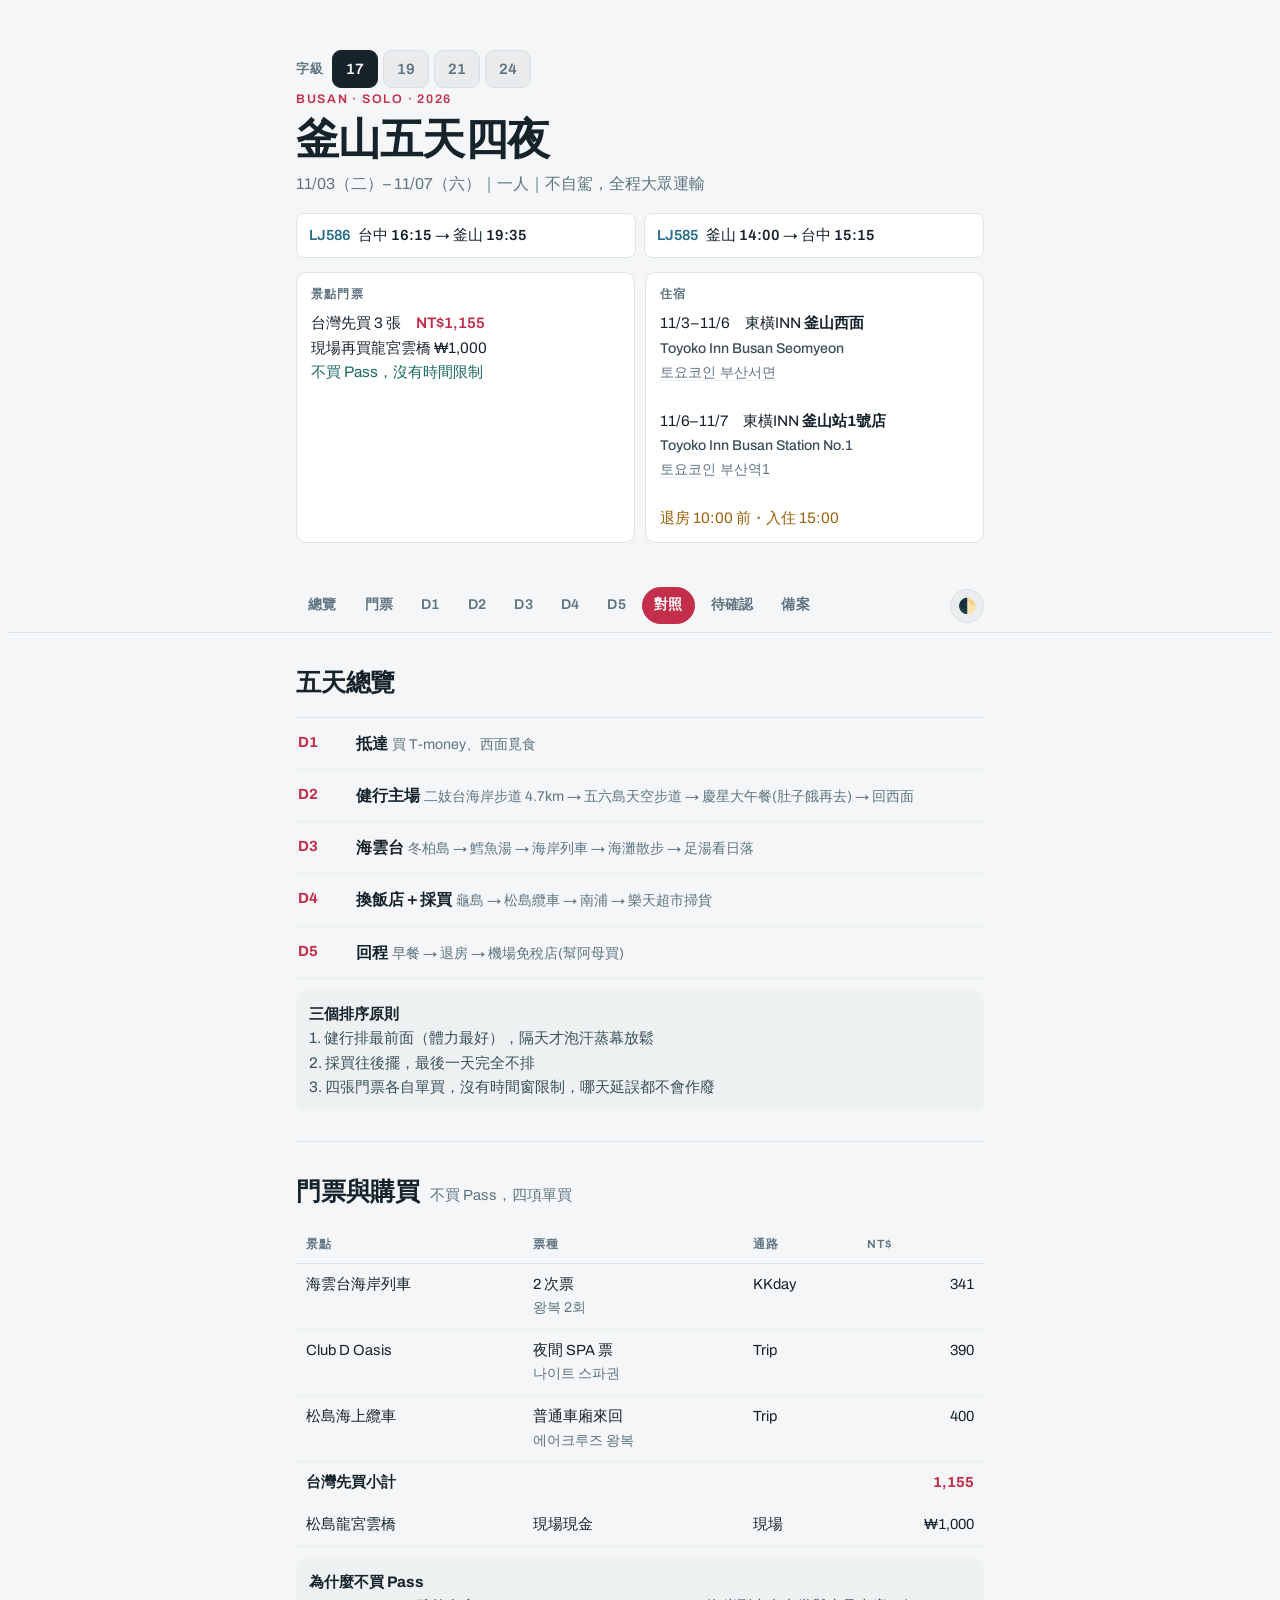
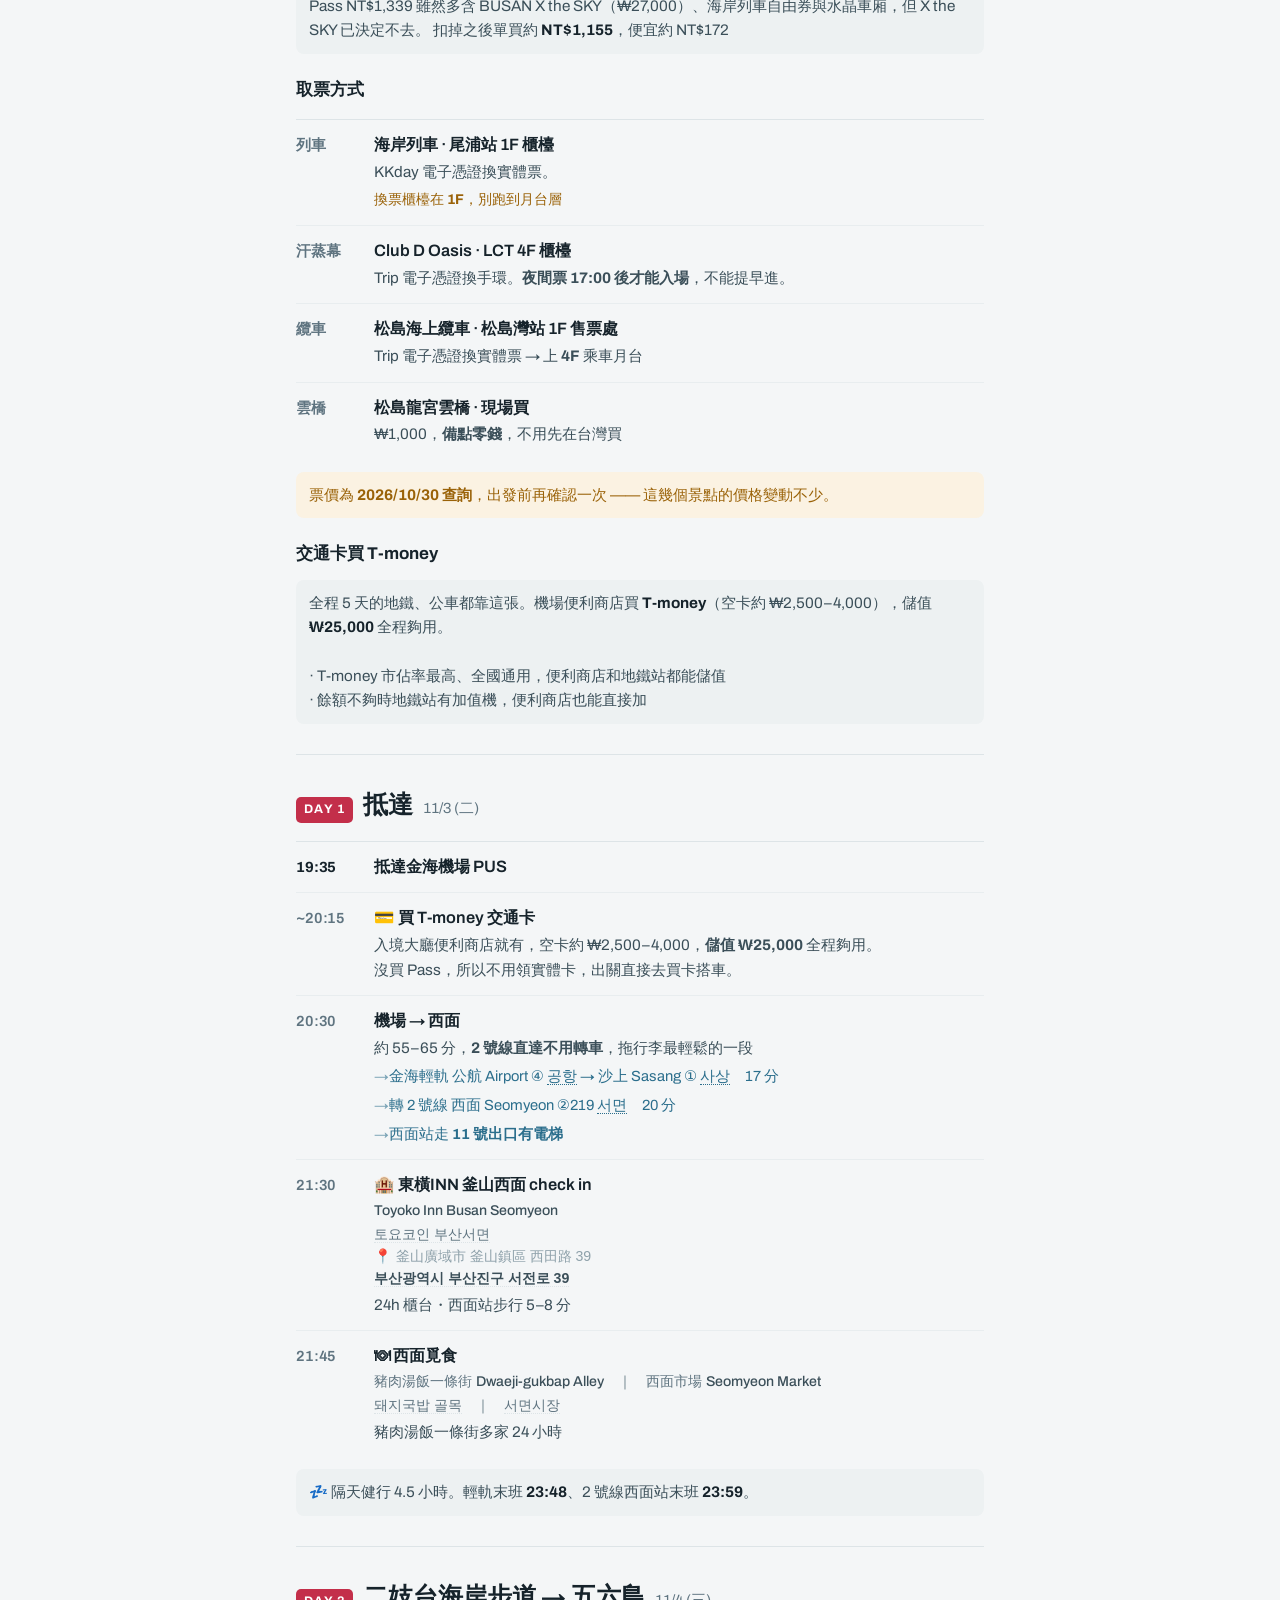
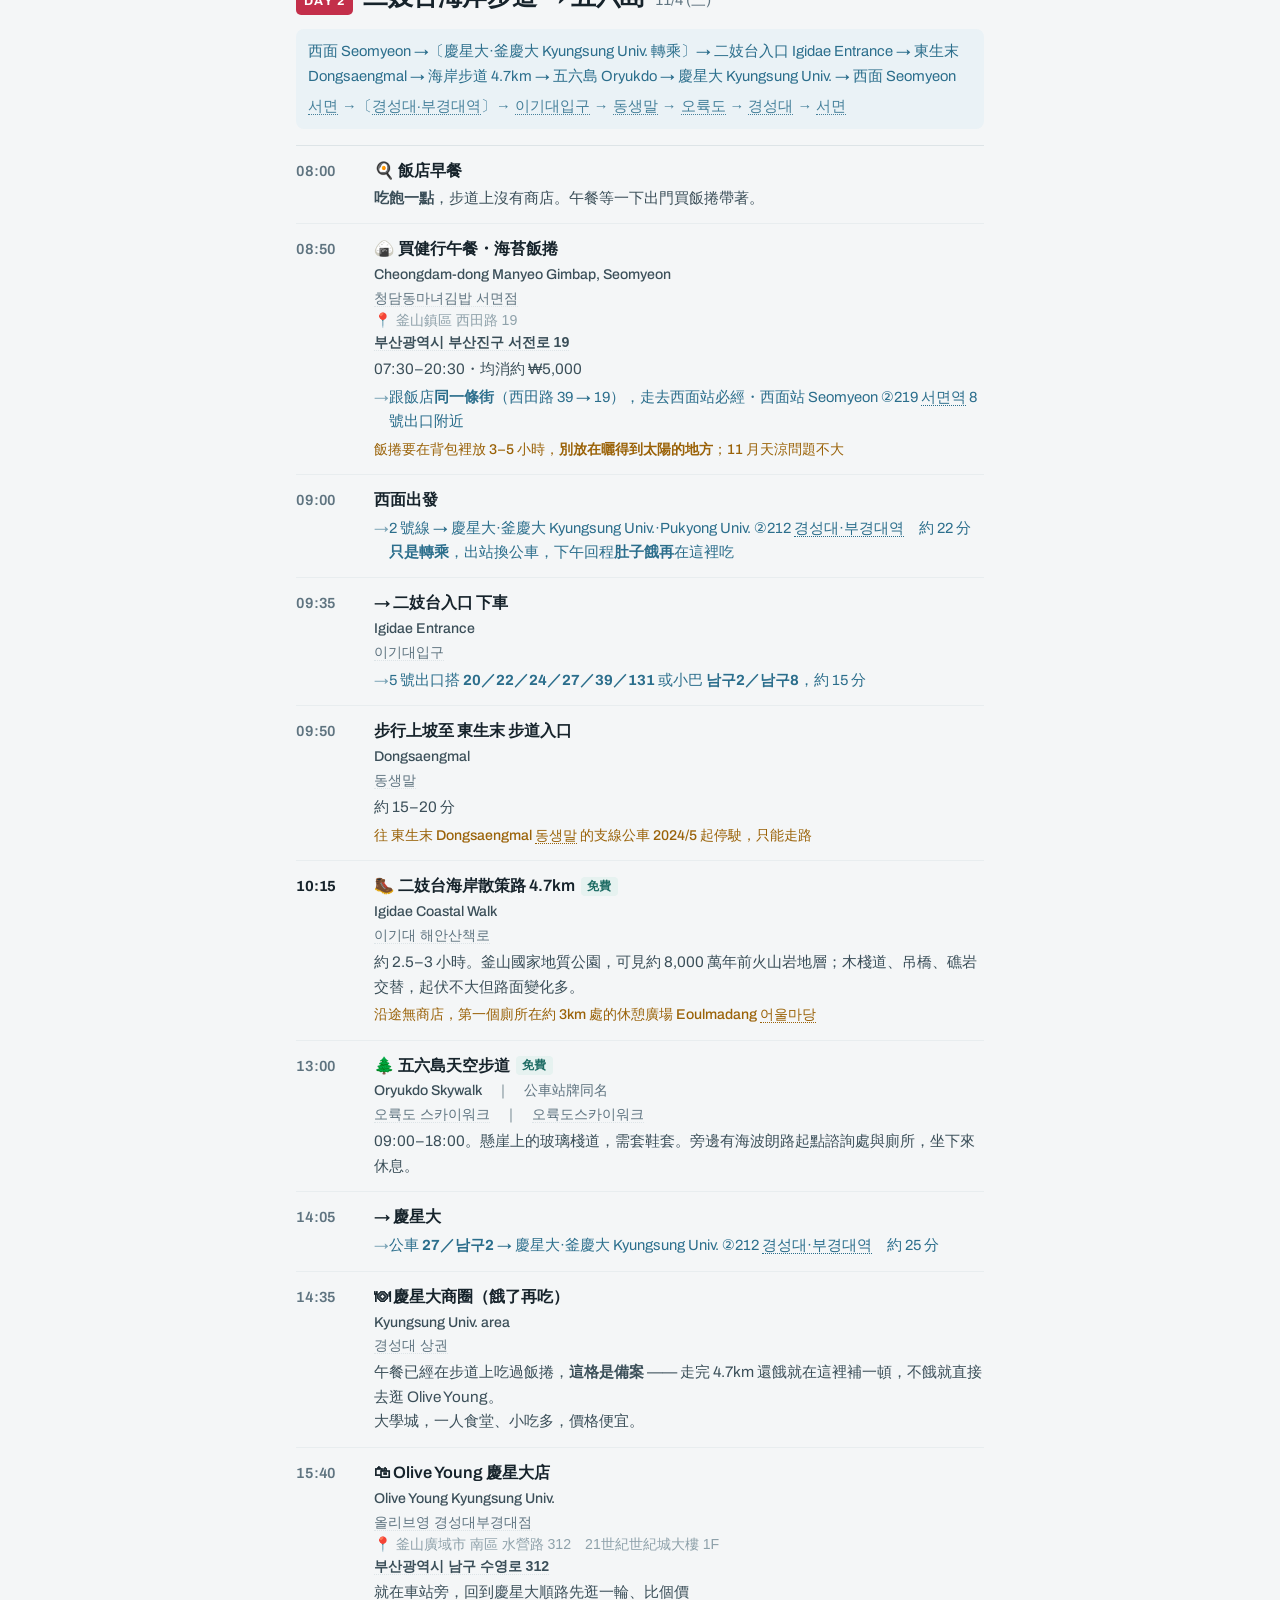
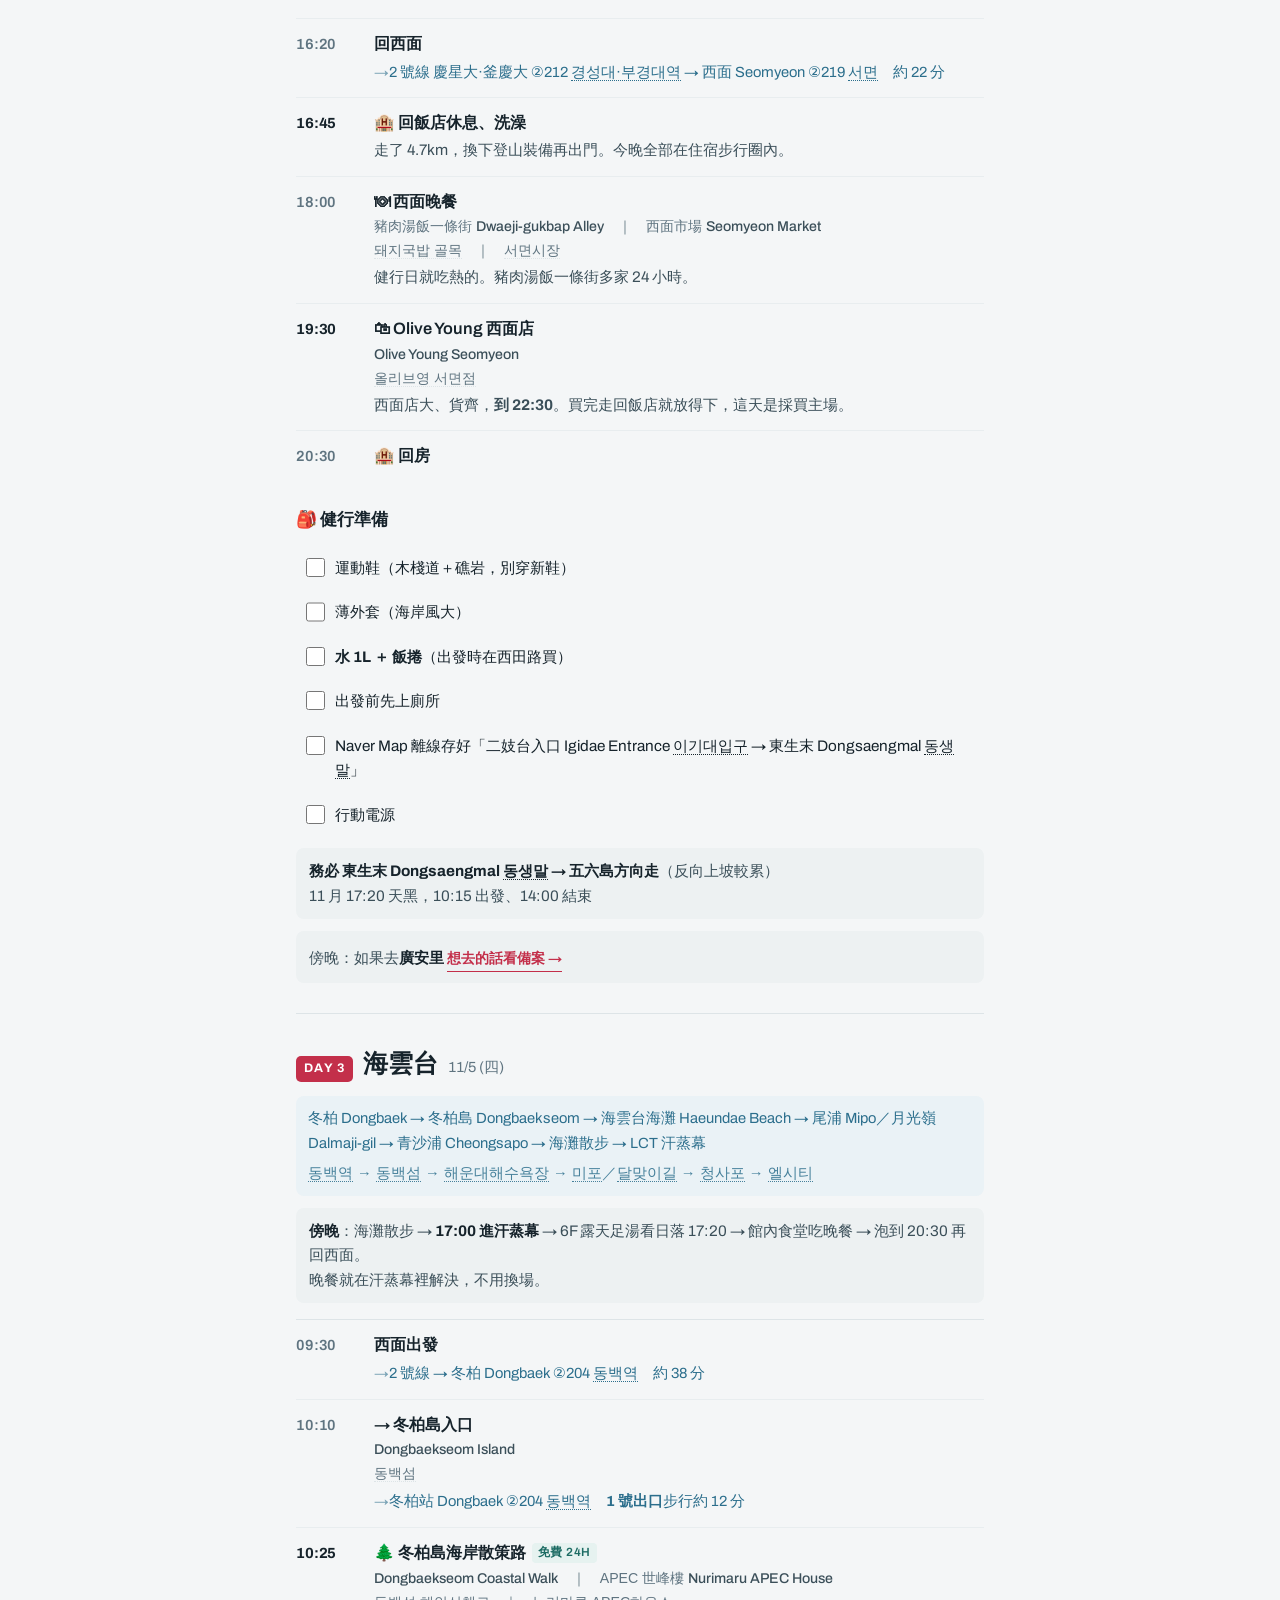
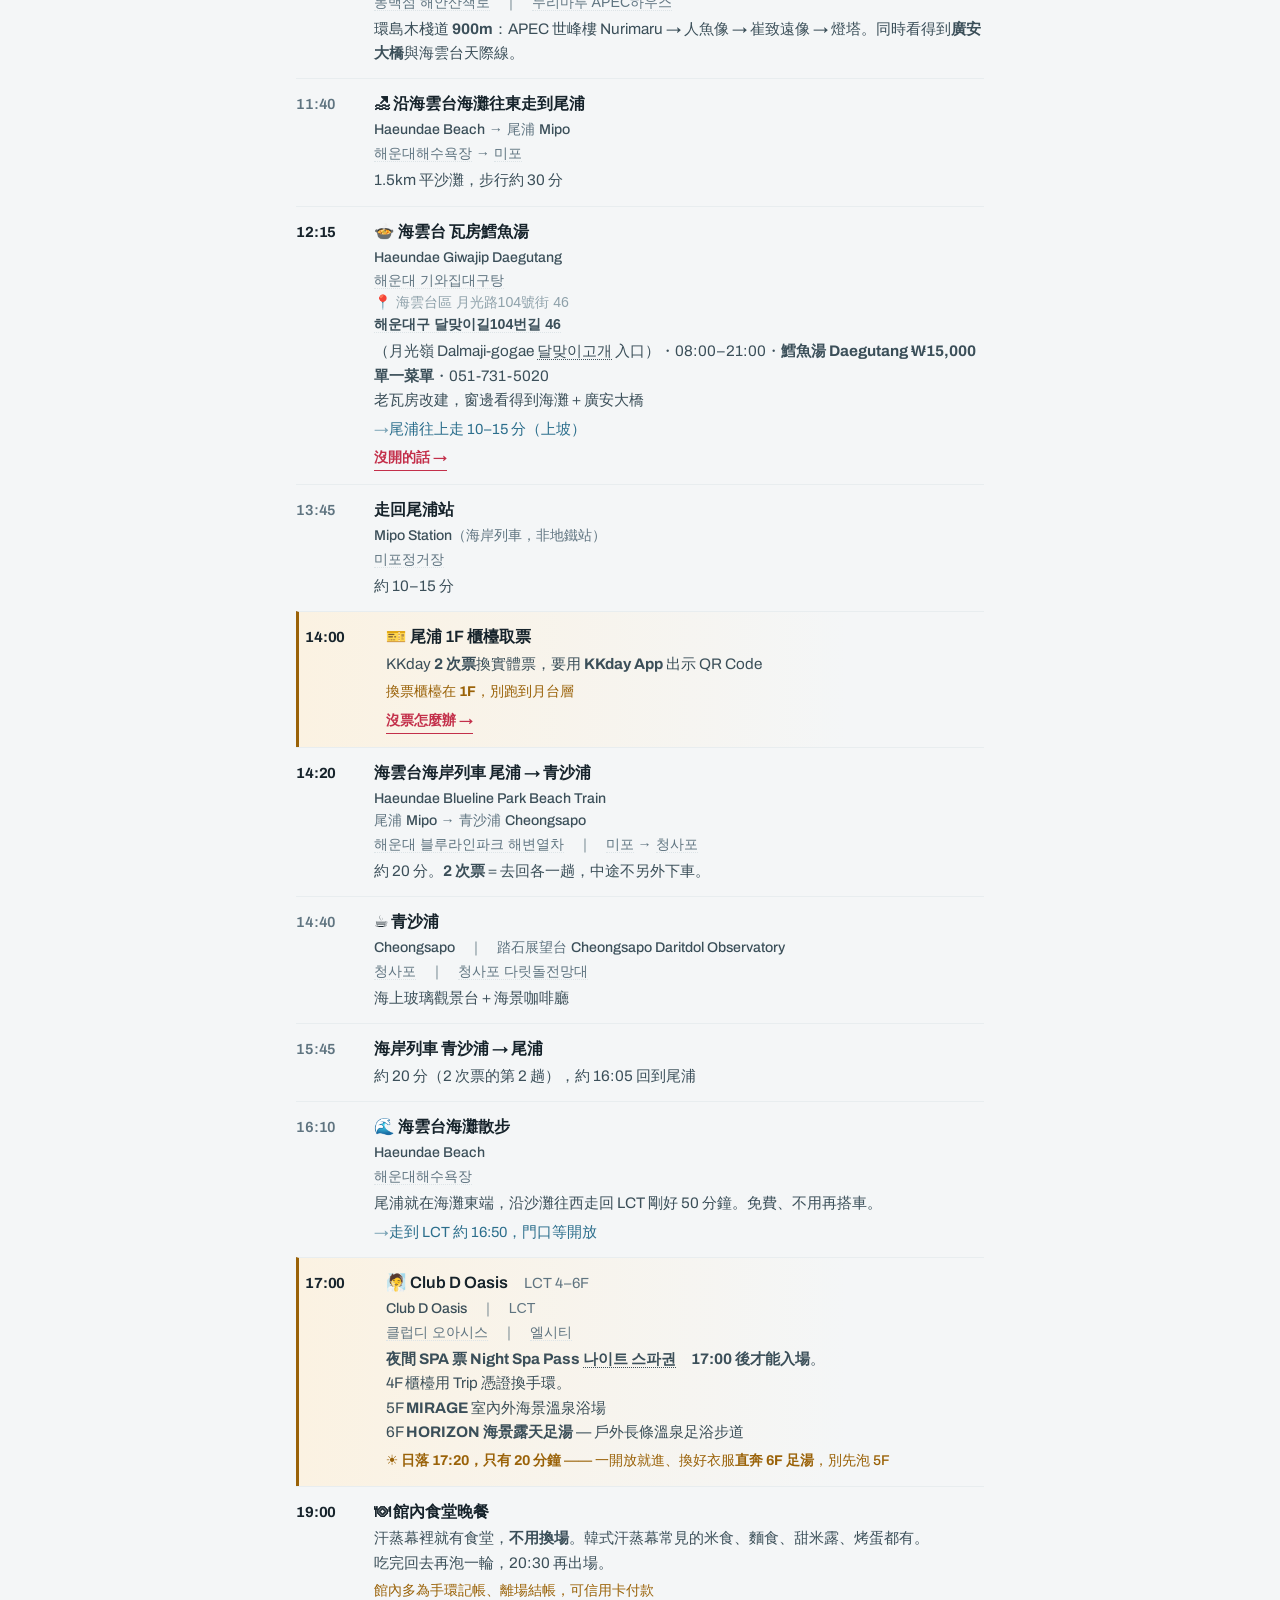
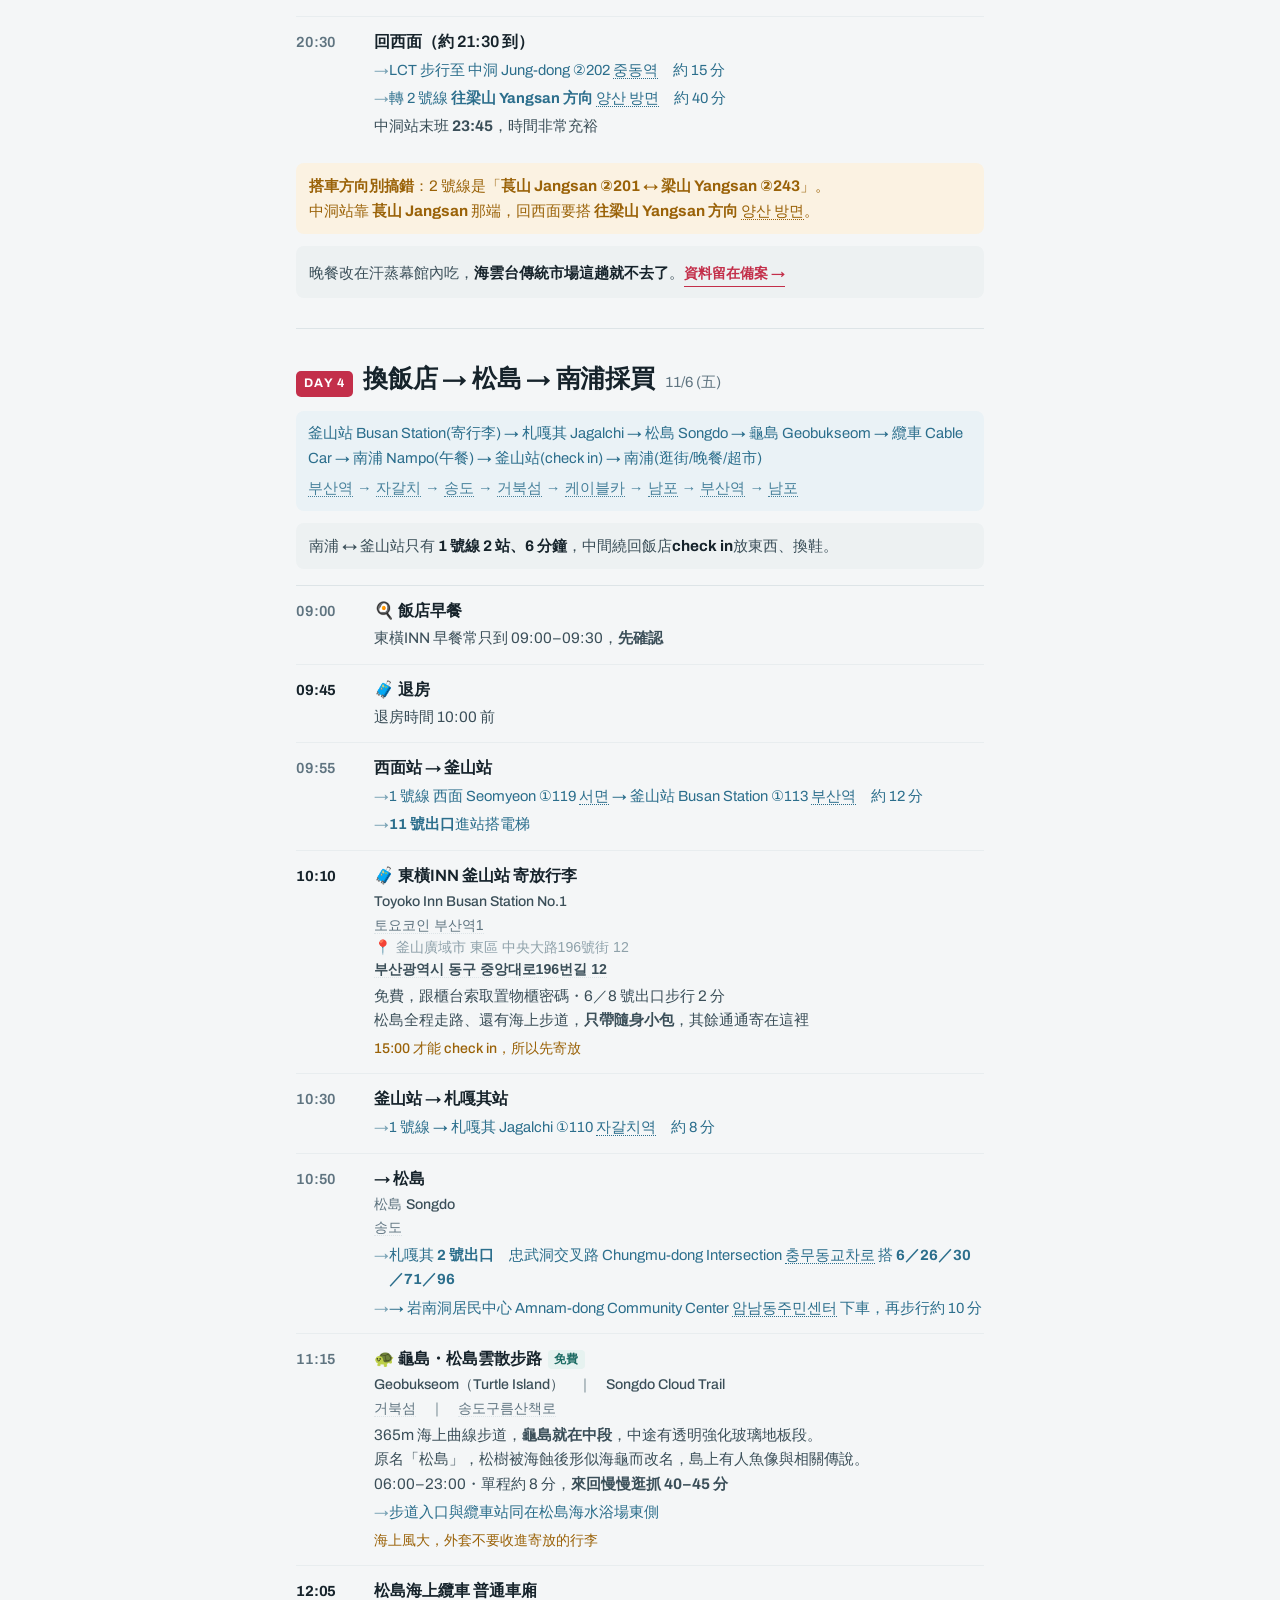
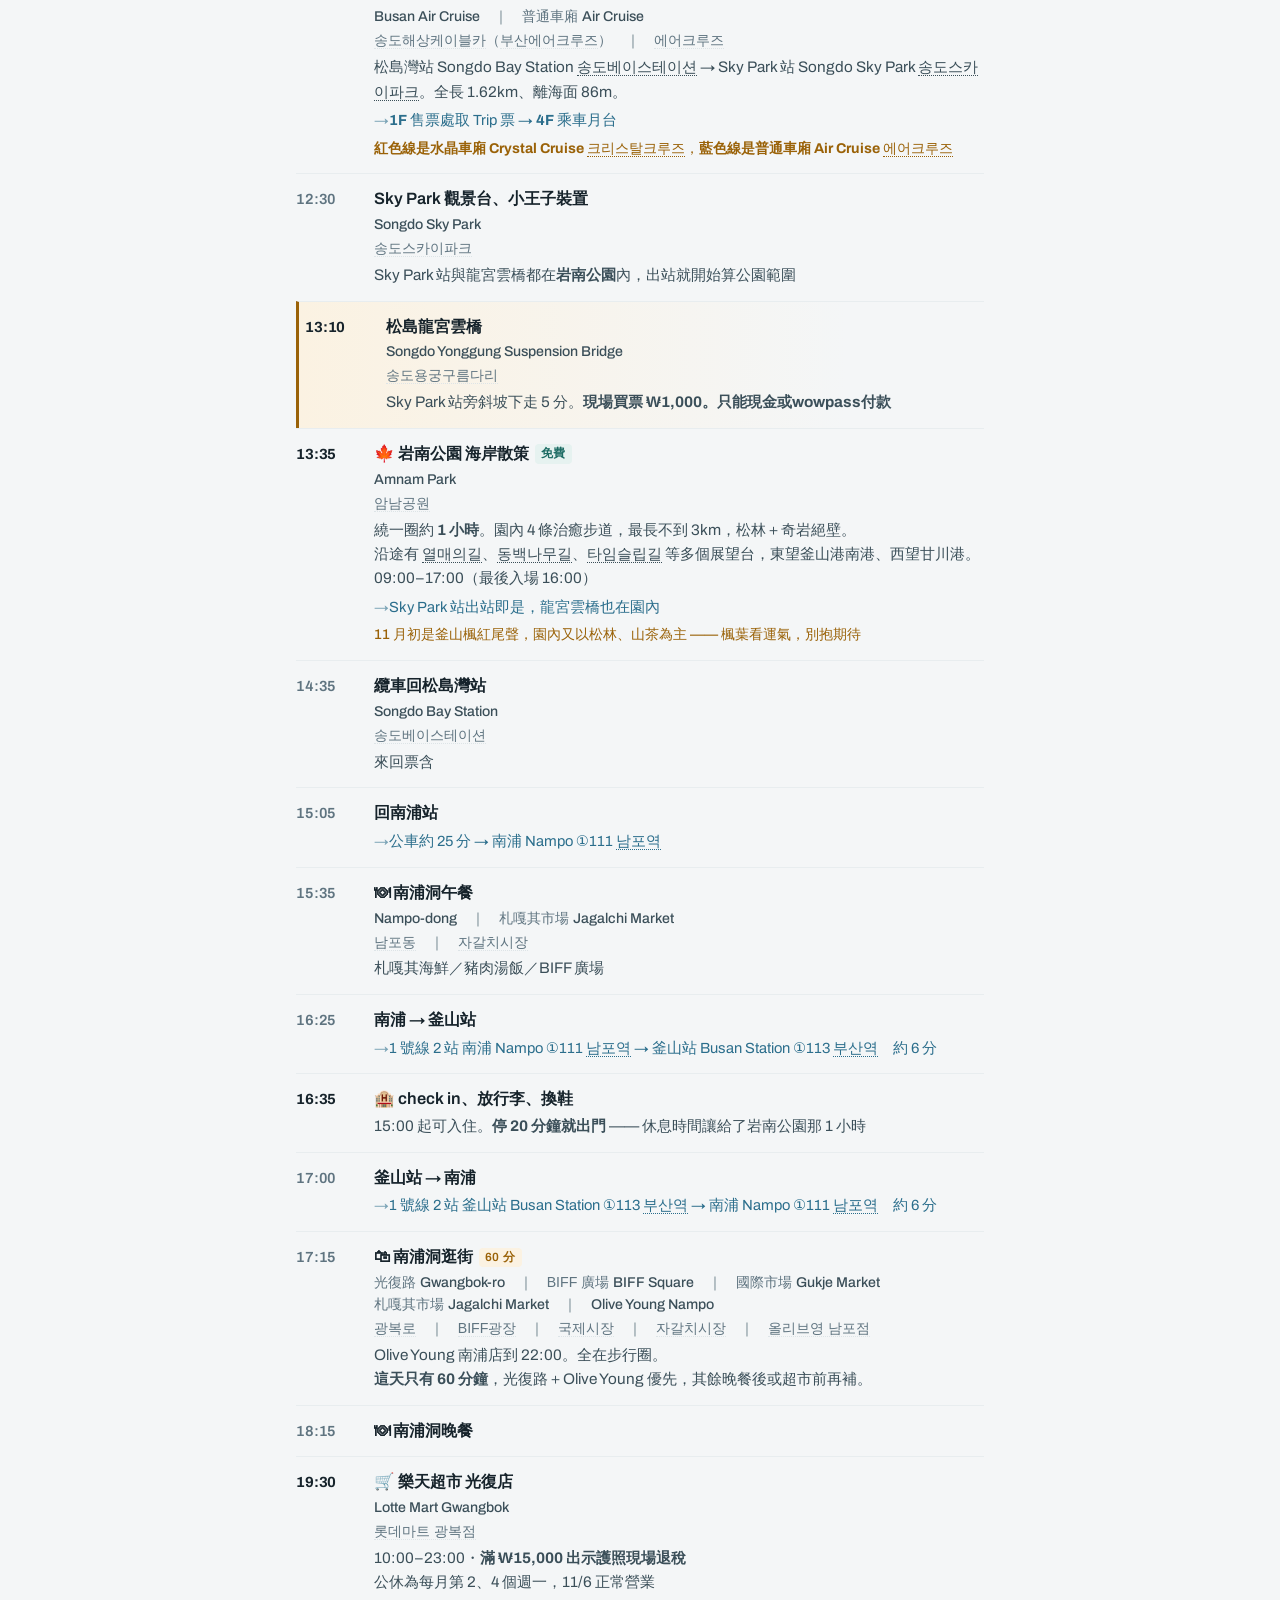
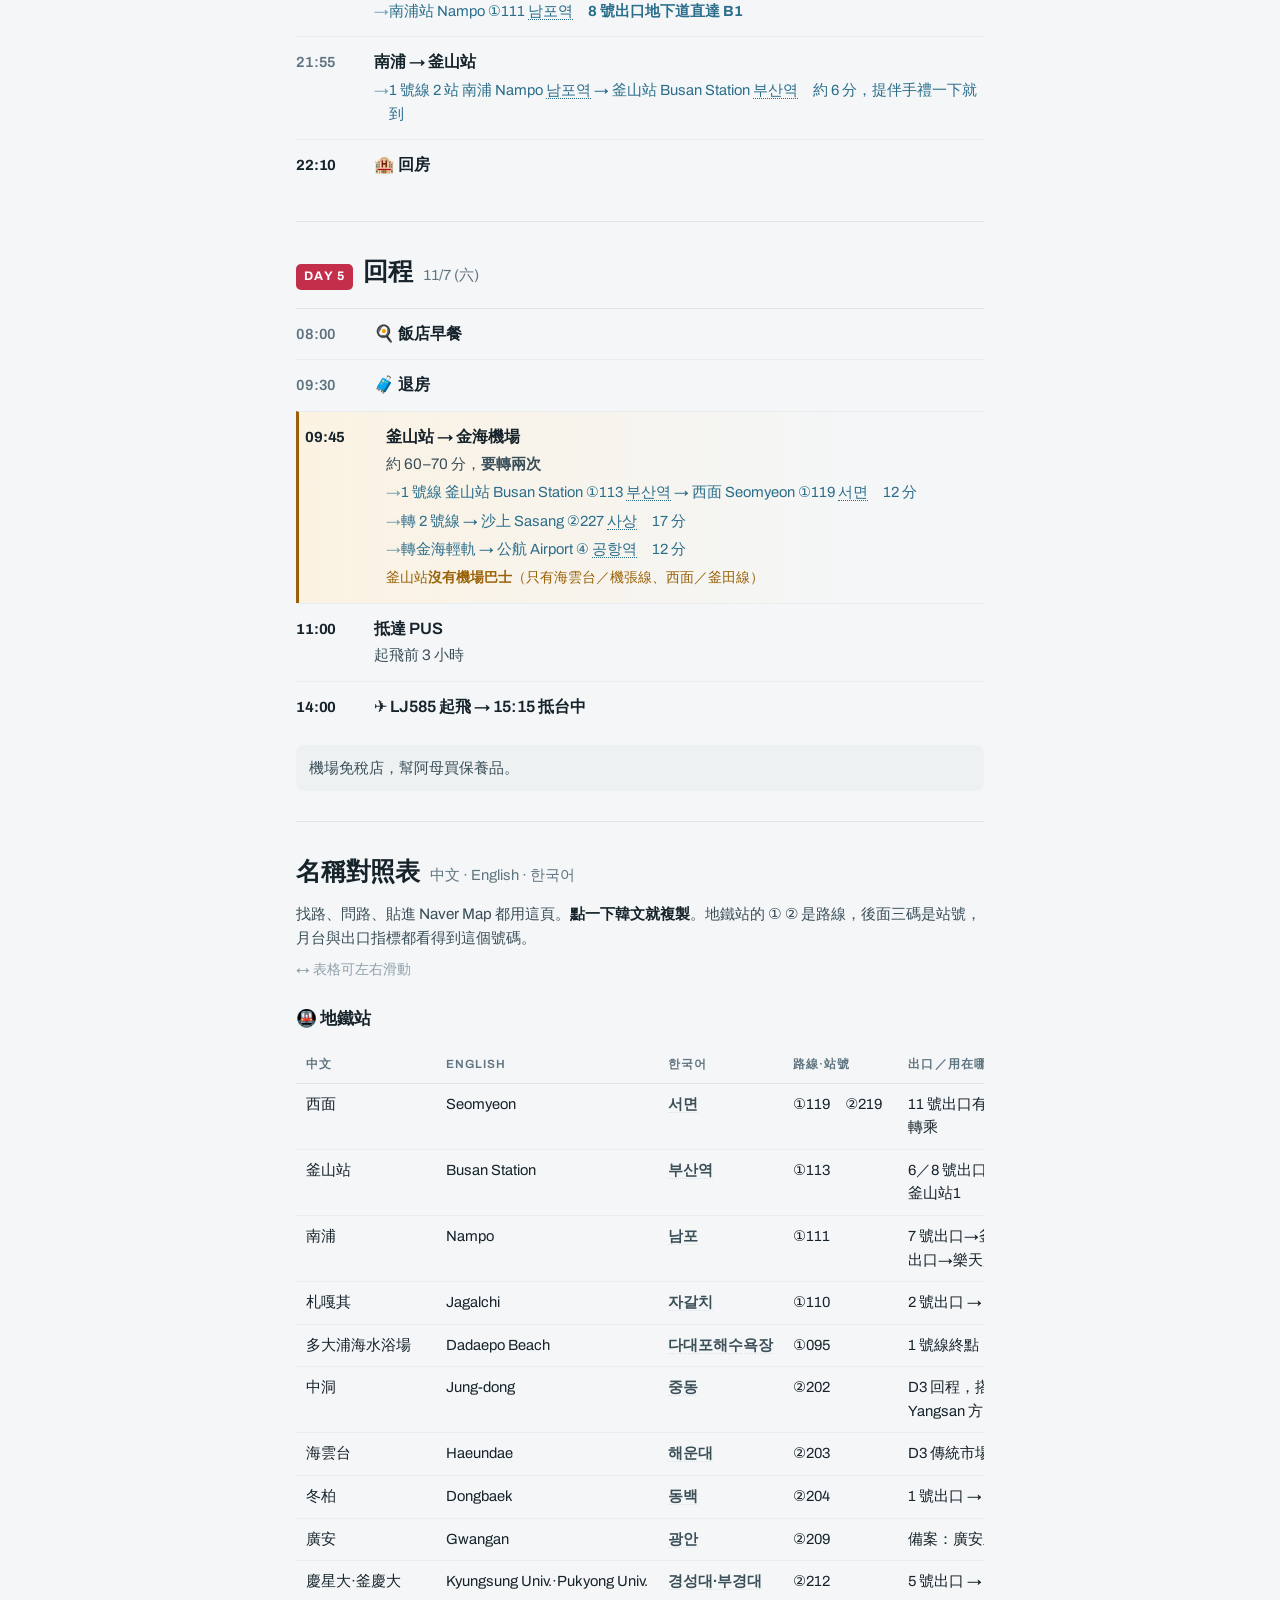
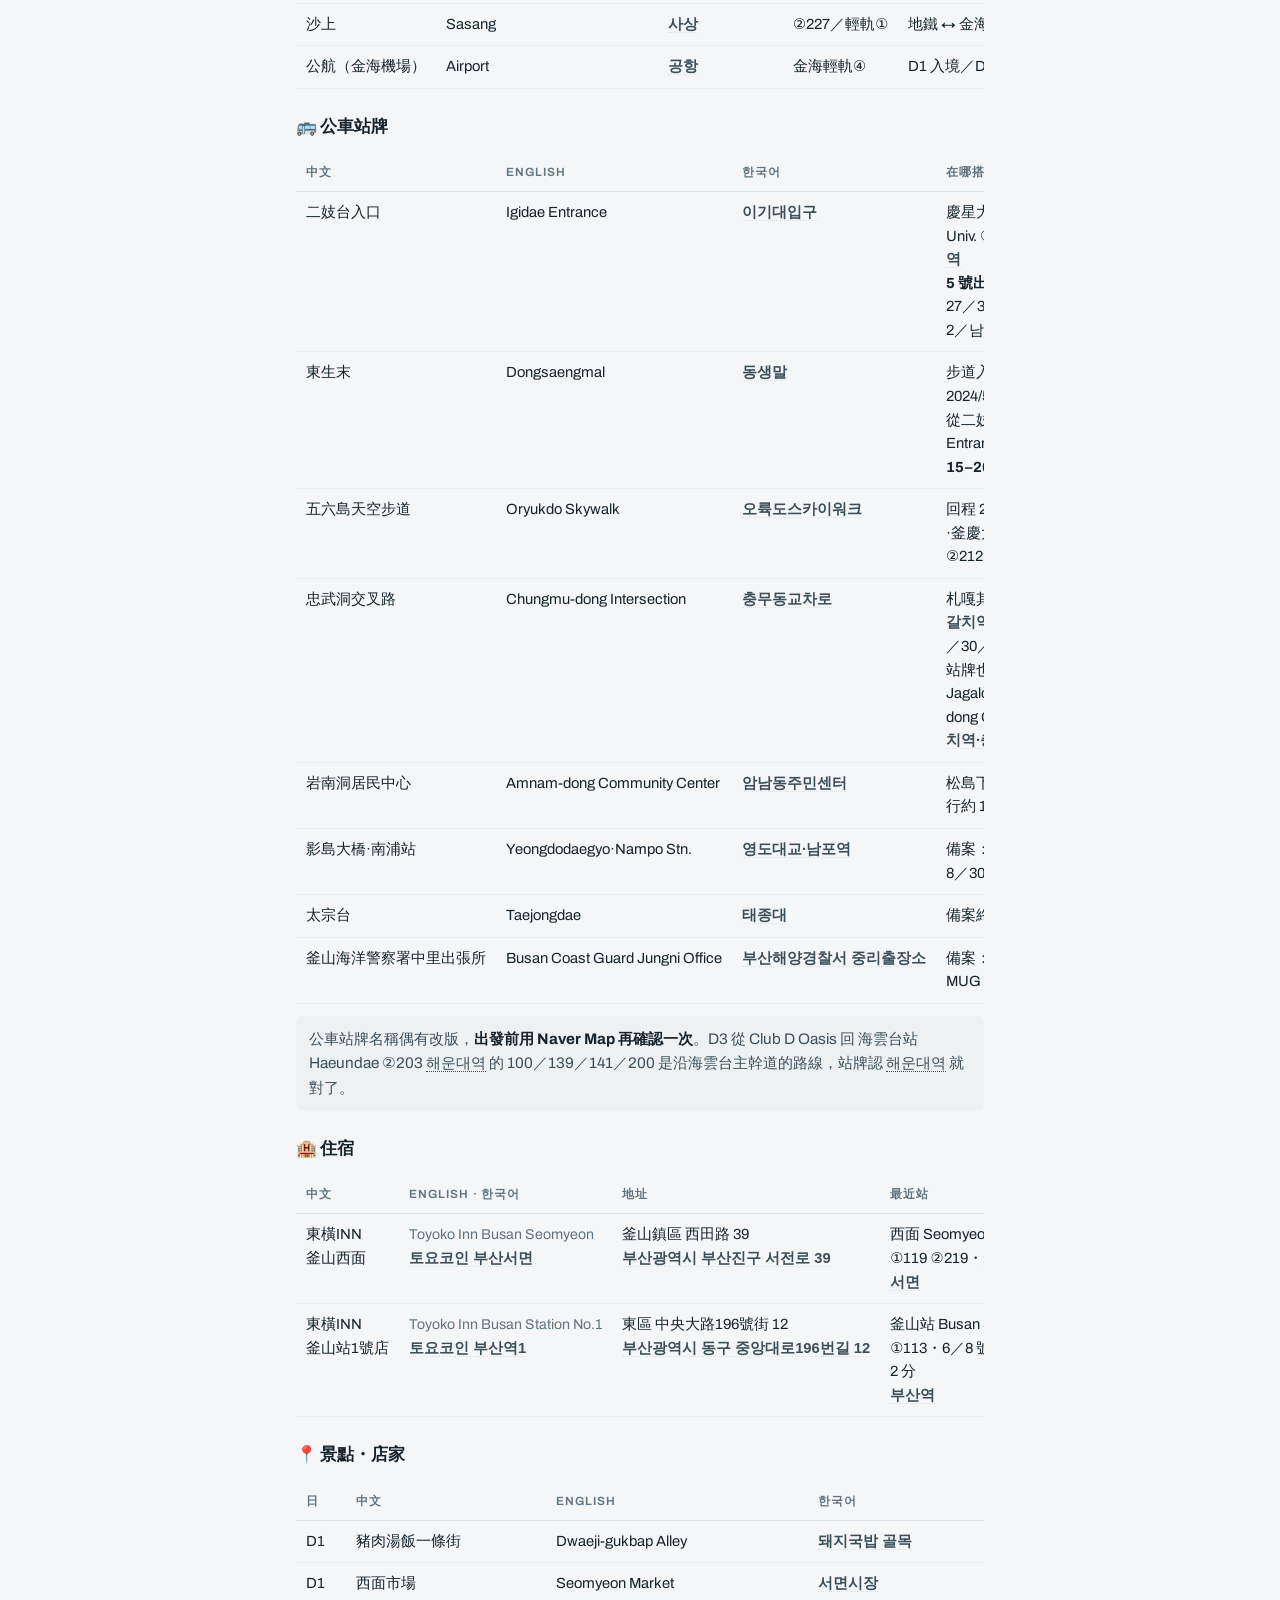
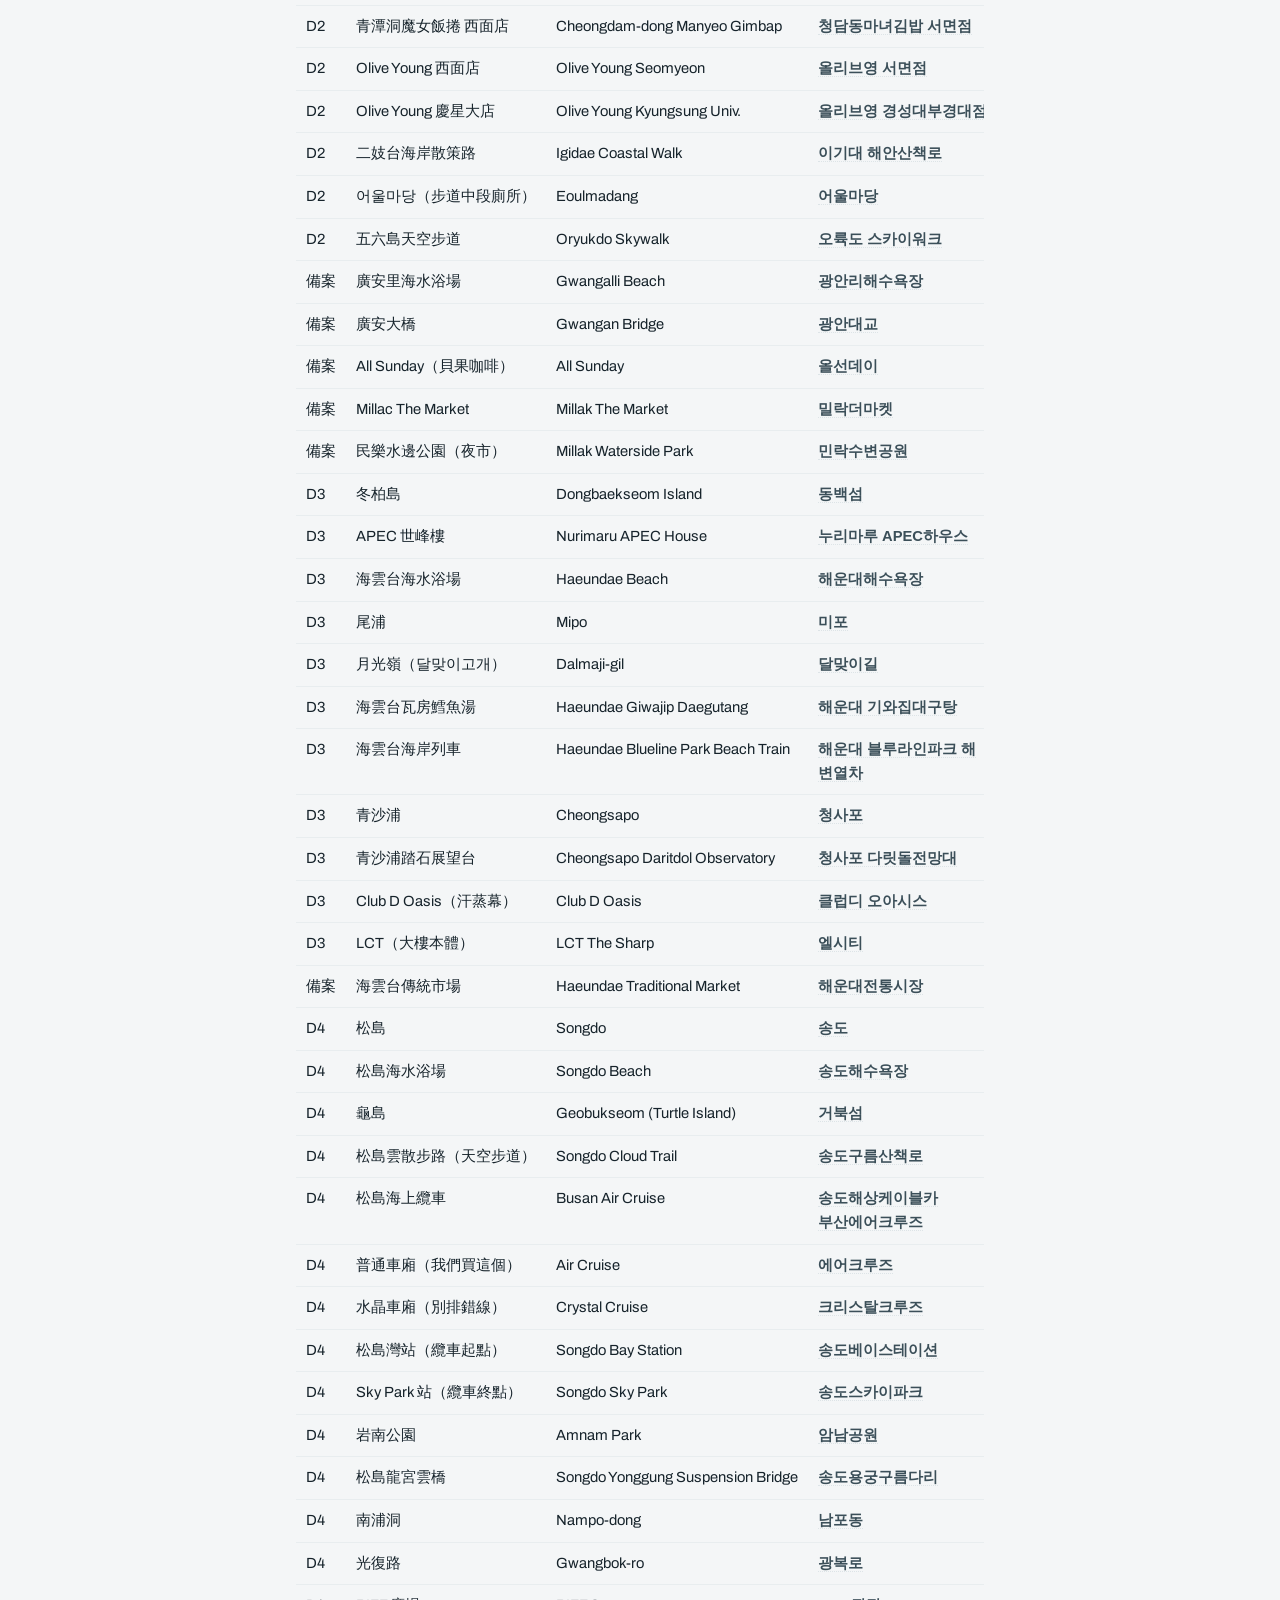
==== commit 32a4a026: "[釜山]內文修改" ====
--- a/busan-2026/index.html
+++ b/busan-2026/index.html
@@ -904,14 +904,14 @@
               T-money、西面覓食</span></span></a>
         <a href="#d2"><span class="d">D2</span><span><span class="t">健行主場</span>&nbsp;<span class="m">二妓台海岸步道 4.7km →
               五六島天空步道
-              → 慶星大午餐 → 回西面</span></span></a>
+              → 慶星大午餐(肚子餓再去) → 回西面</span></span></a>
         <a href="#d3"><span class="d">D3</span><span><span class="t">海雲台</span>&nbsp;<span class="m">冬柏島 → 鱈魚湯 → 海岸列車 →
               海灘散步 →
               足湯看日落</span></span></a>
         <a href="#d4"><span class="d">D4</span><span><span class="t">換飯店＋採買</span>&nbsp;<span class="m">龜島 → 松島纜車 → 南浦 →
               樂天超市掃貨</span></span></a>
         <a href="#d5"><span class="d">D5</span><span><span class="t">回程</span>&nbsp;<span class="m">早餐 → 退房 →
-              機場，不排採買</span></span></a>
+              機場免稅店(幫阿母買)</span></span></a>
       </div>
       <div class="note">
         <b>三個排序原則</b><br>
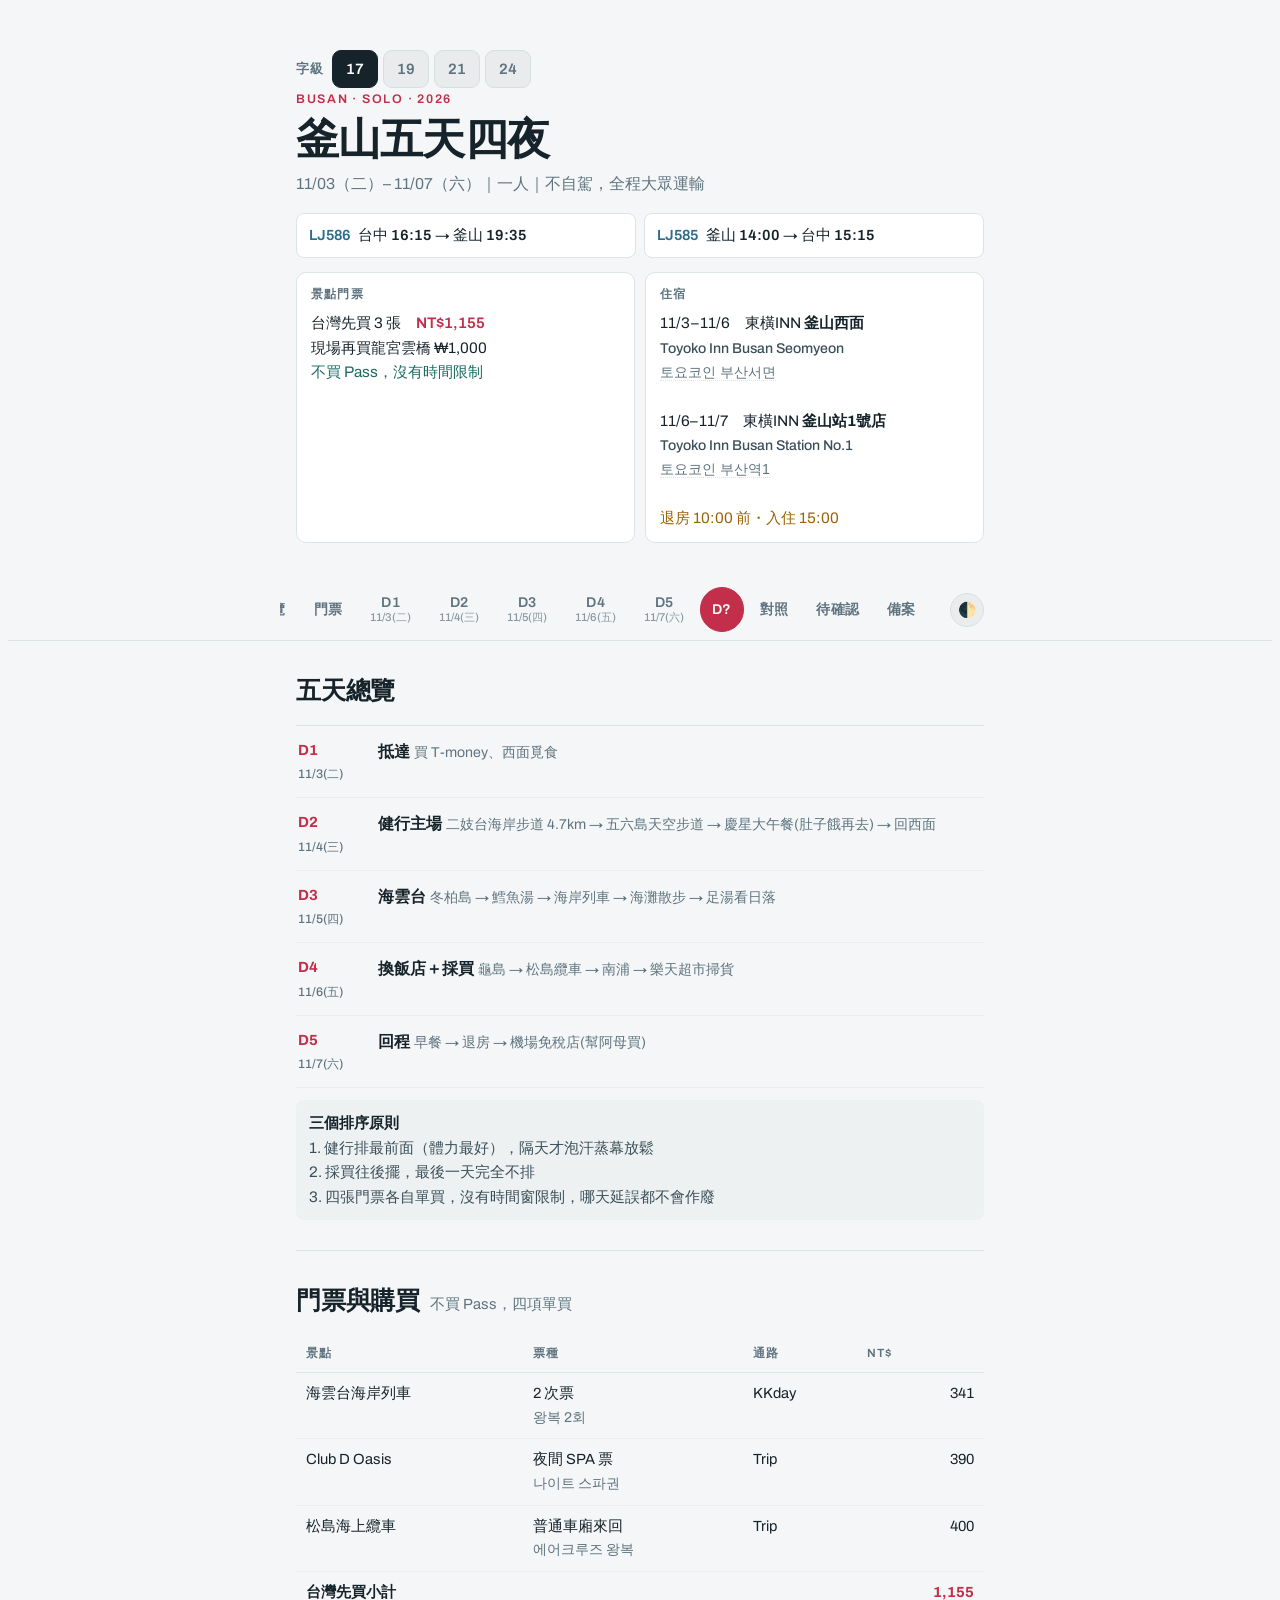
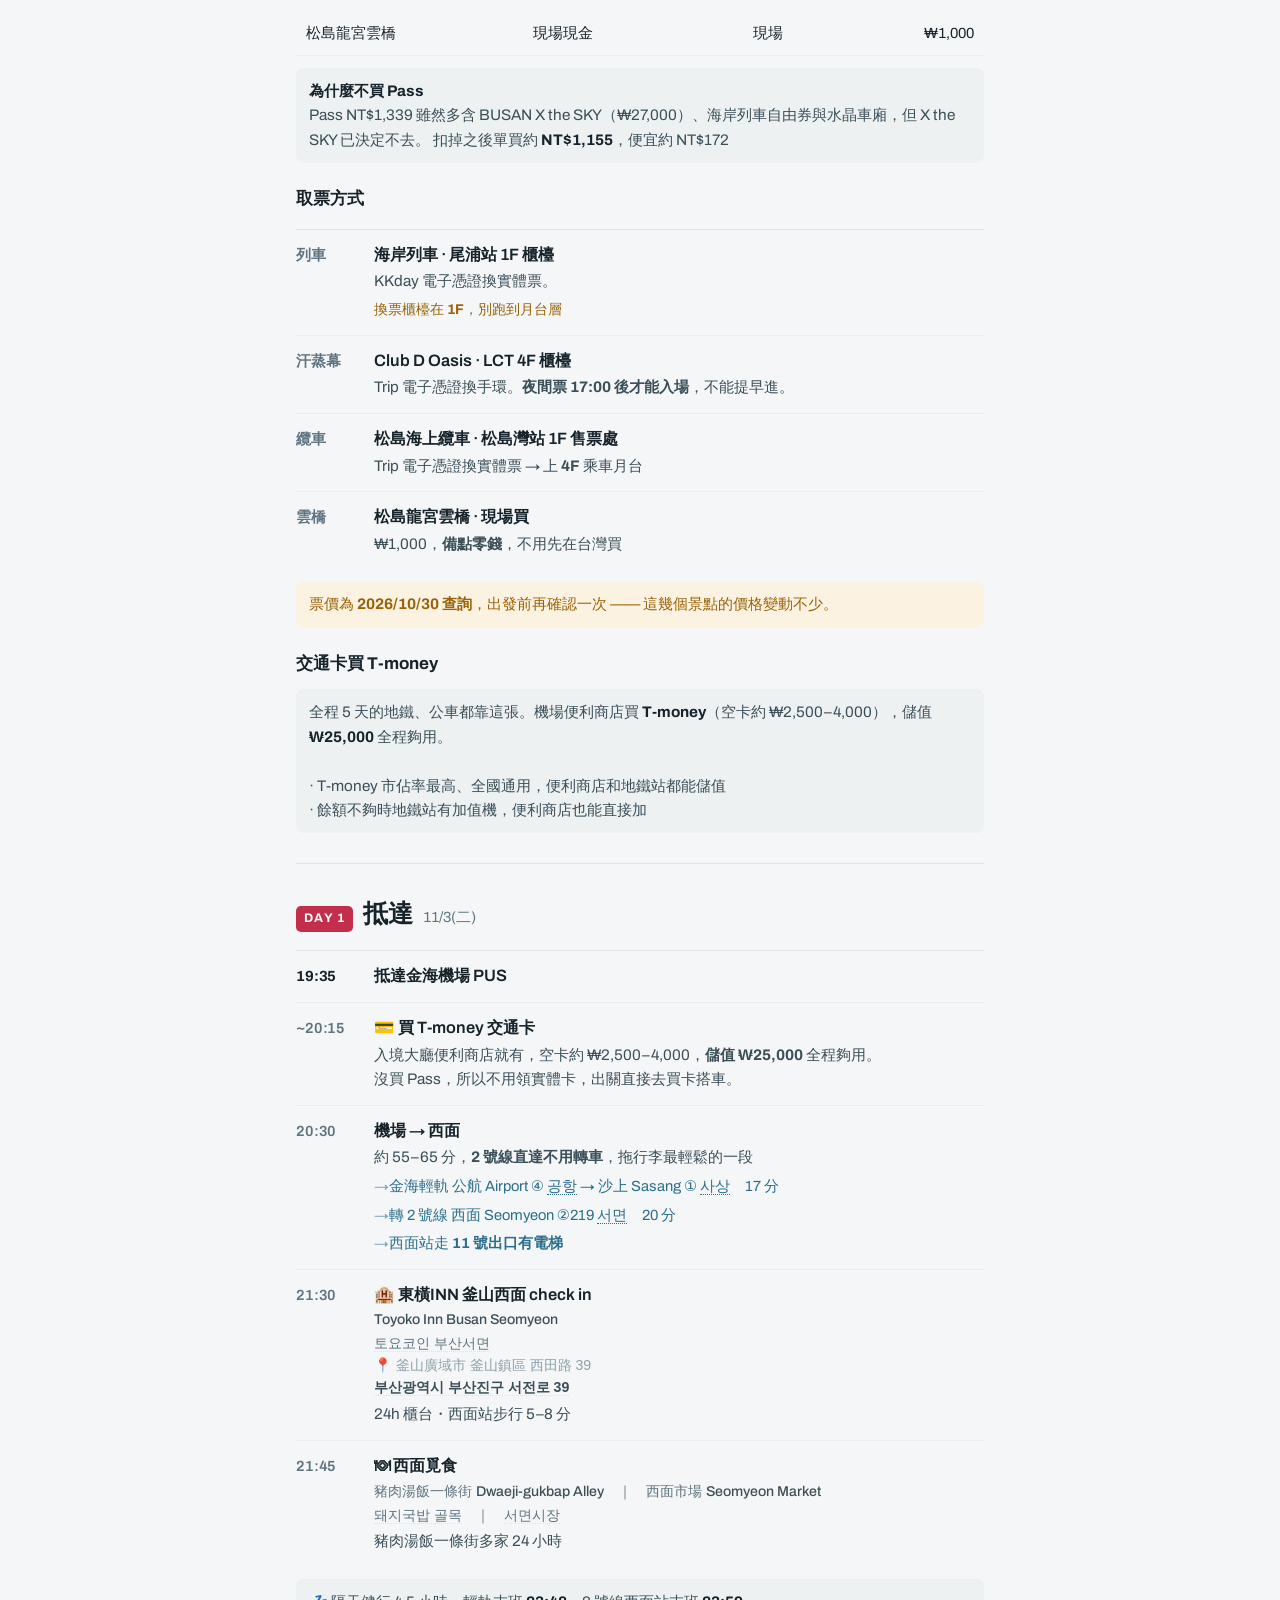
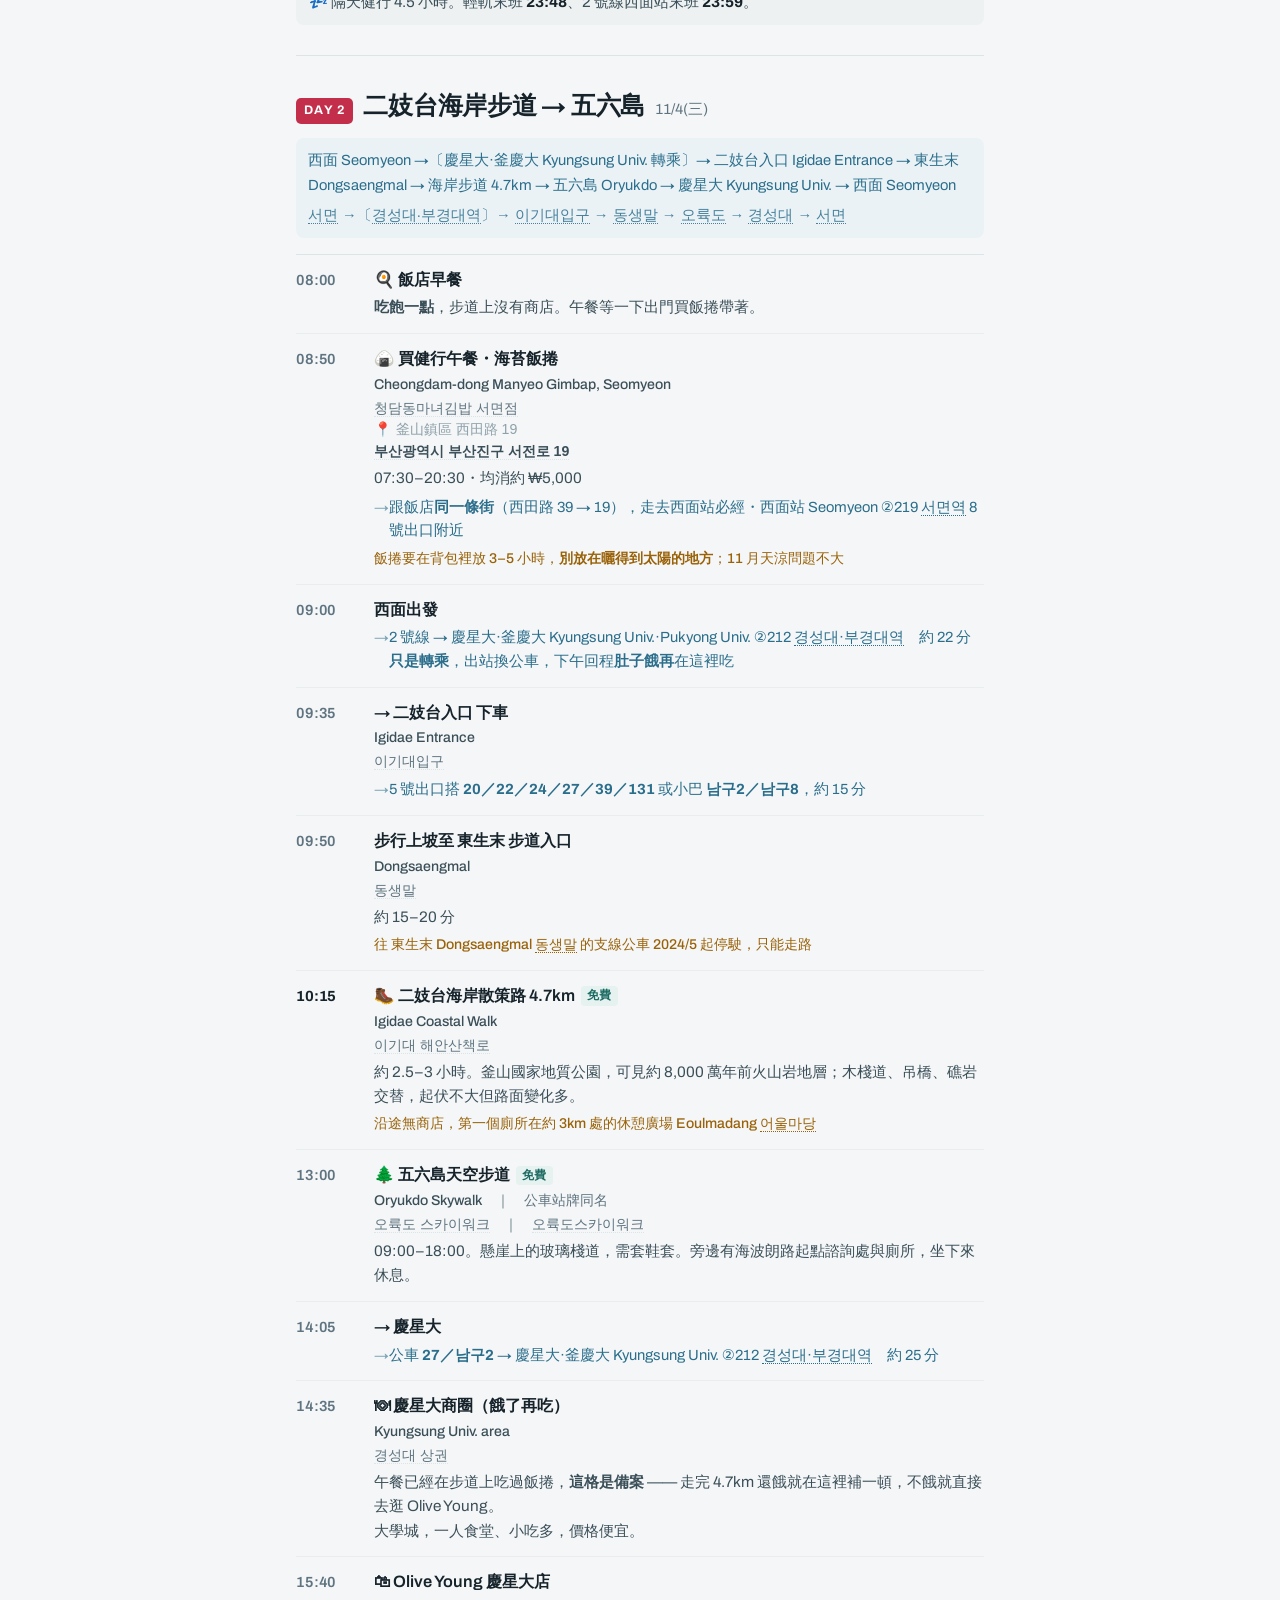
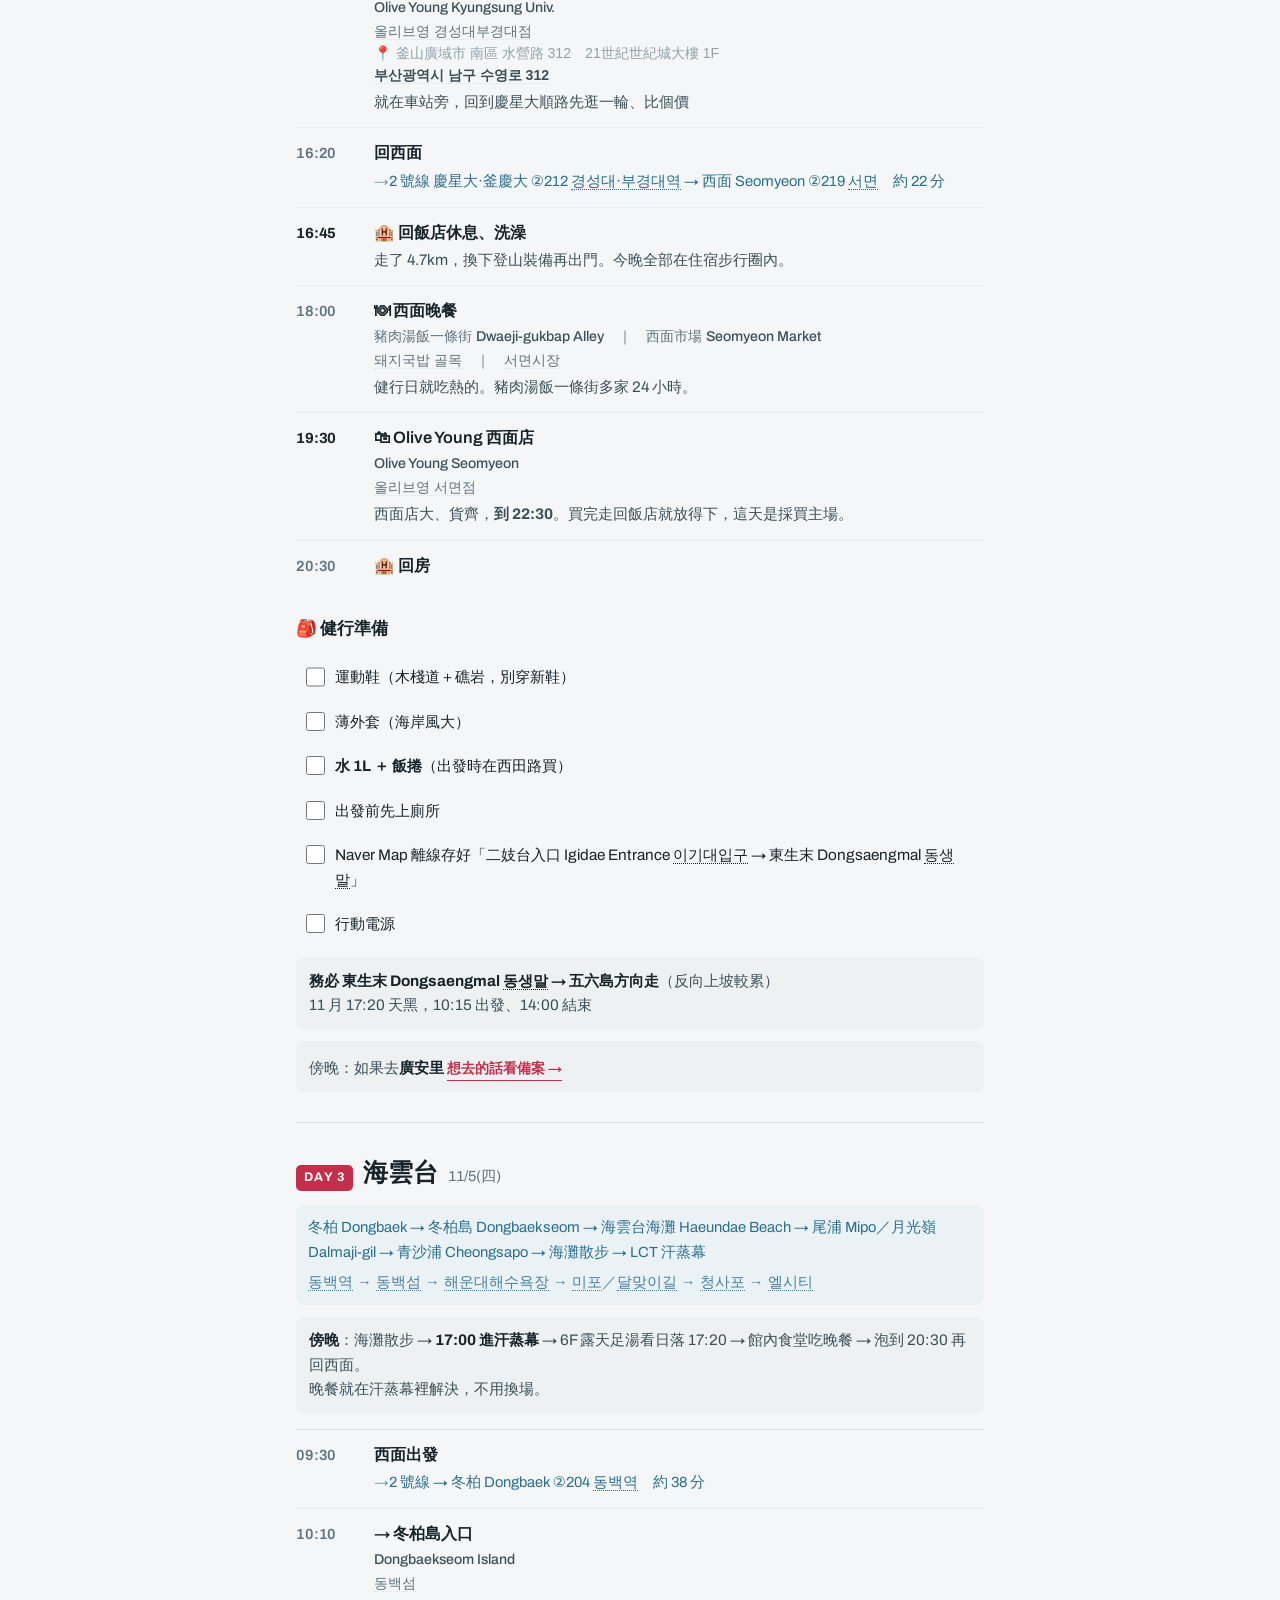
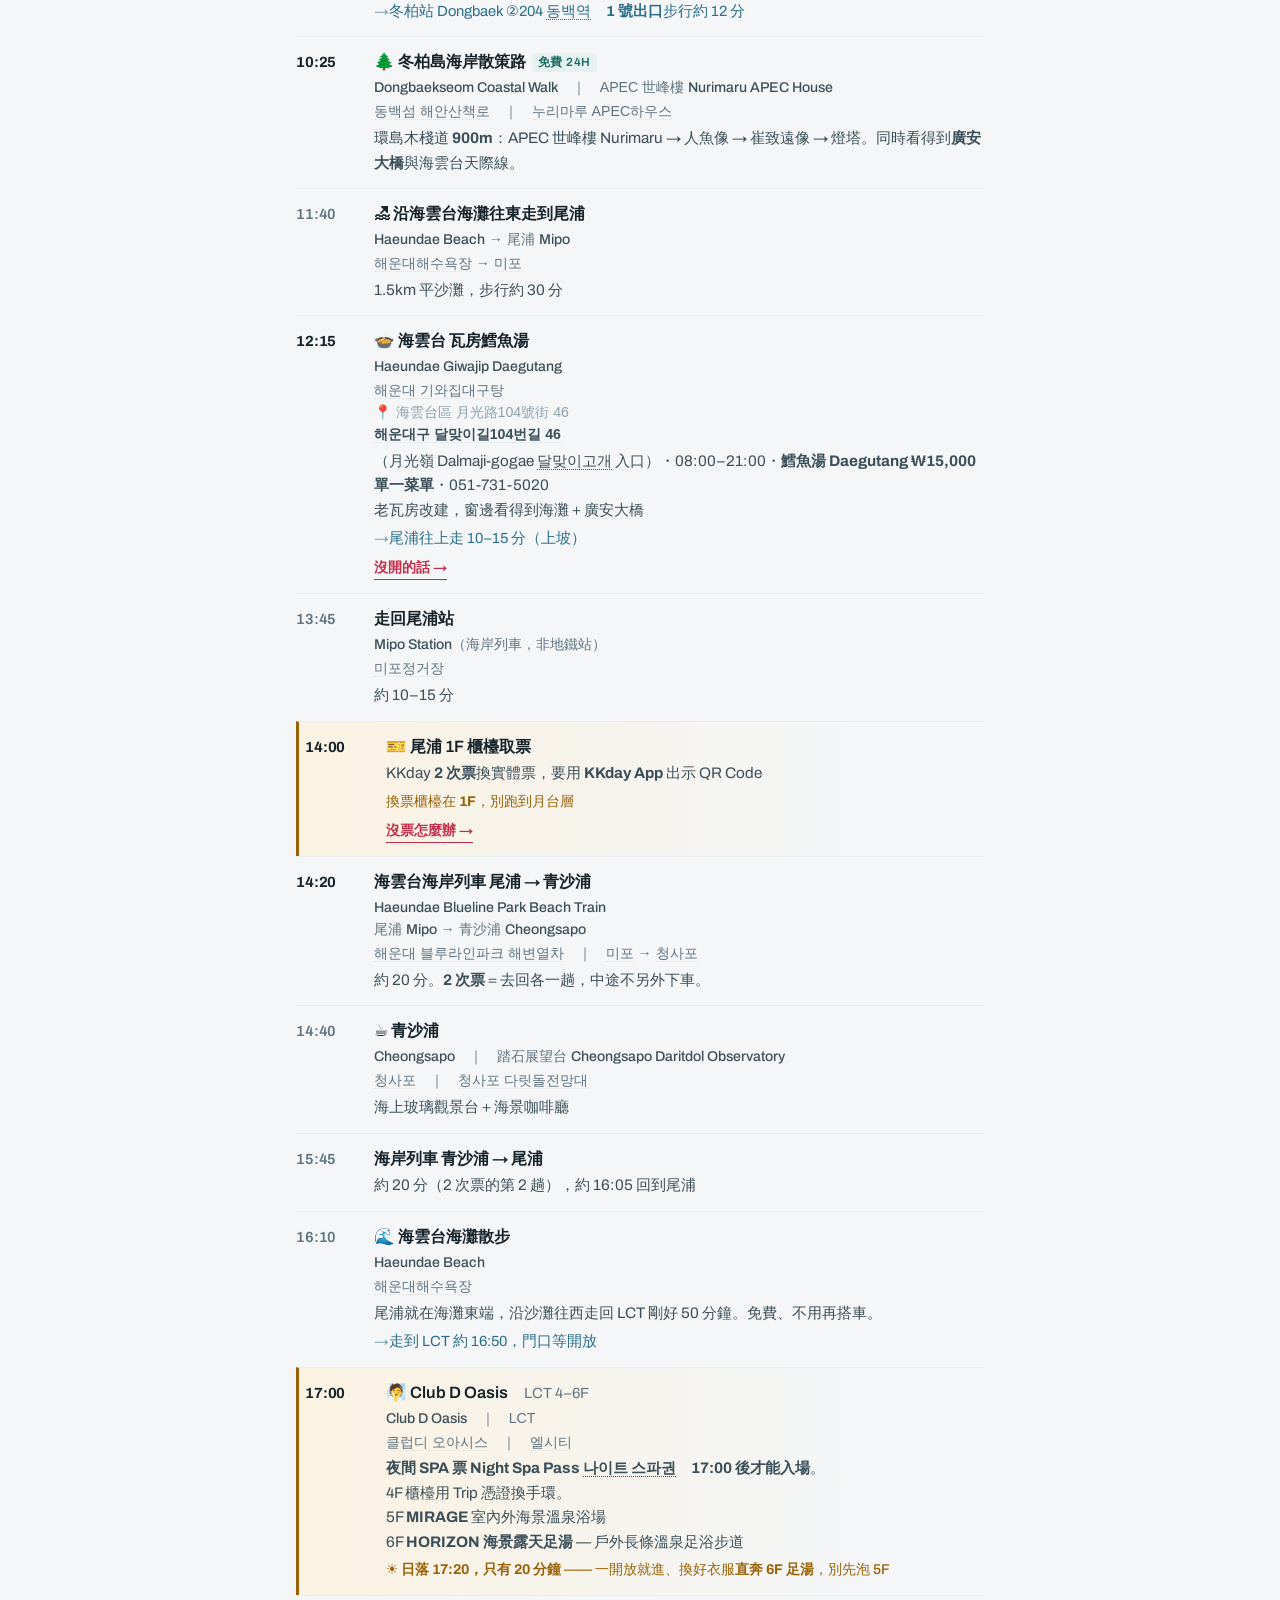
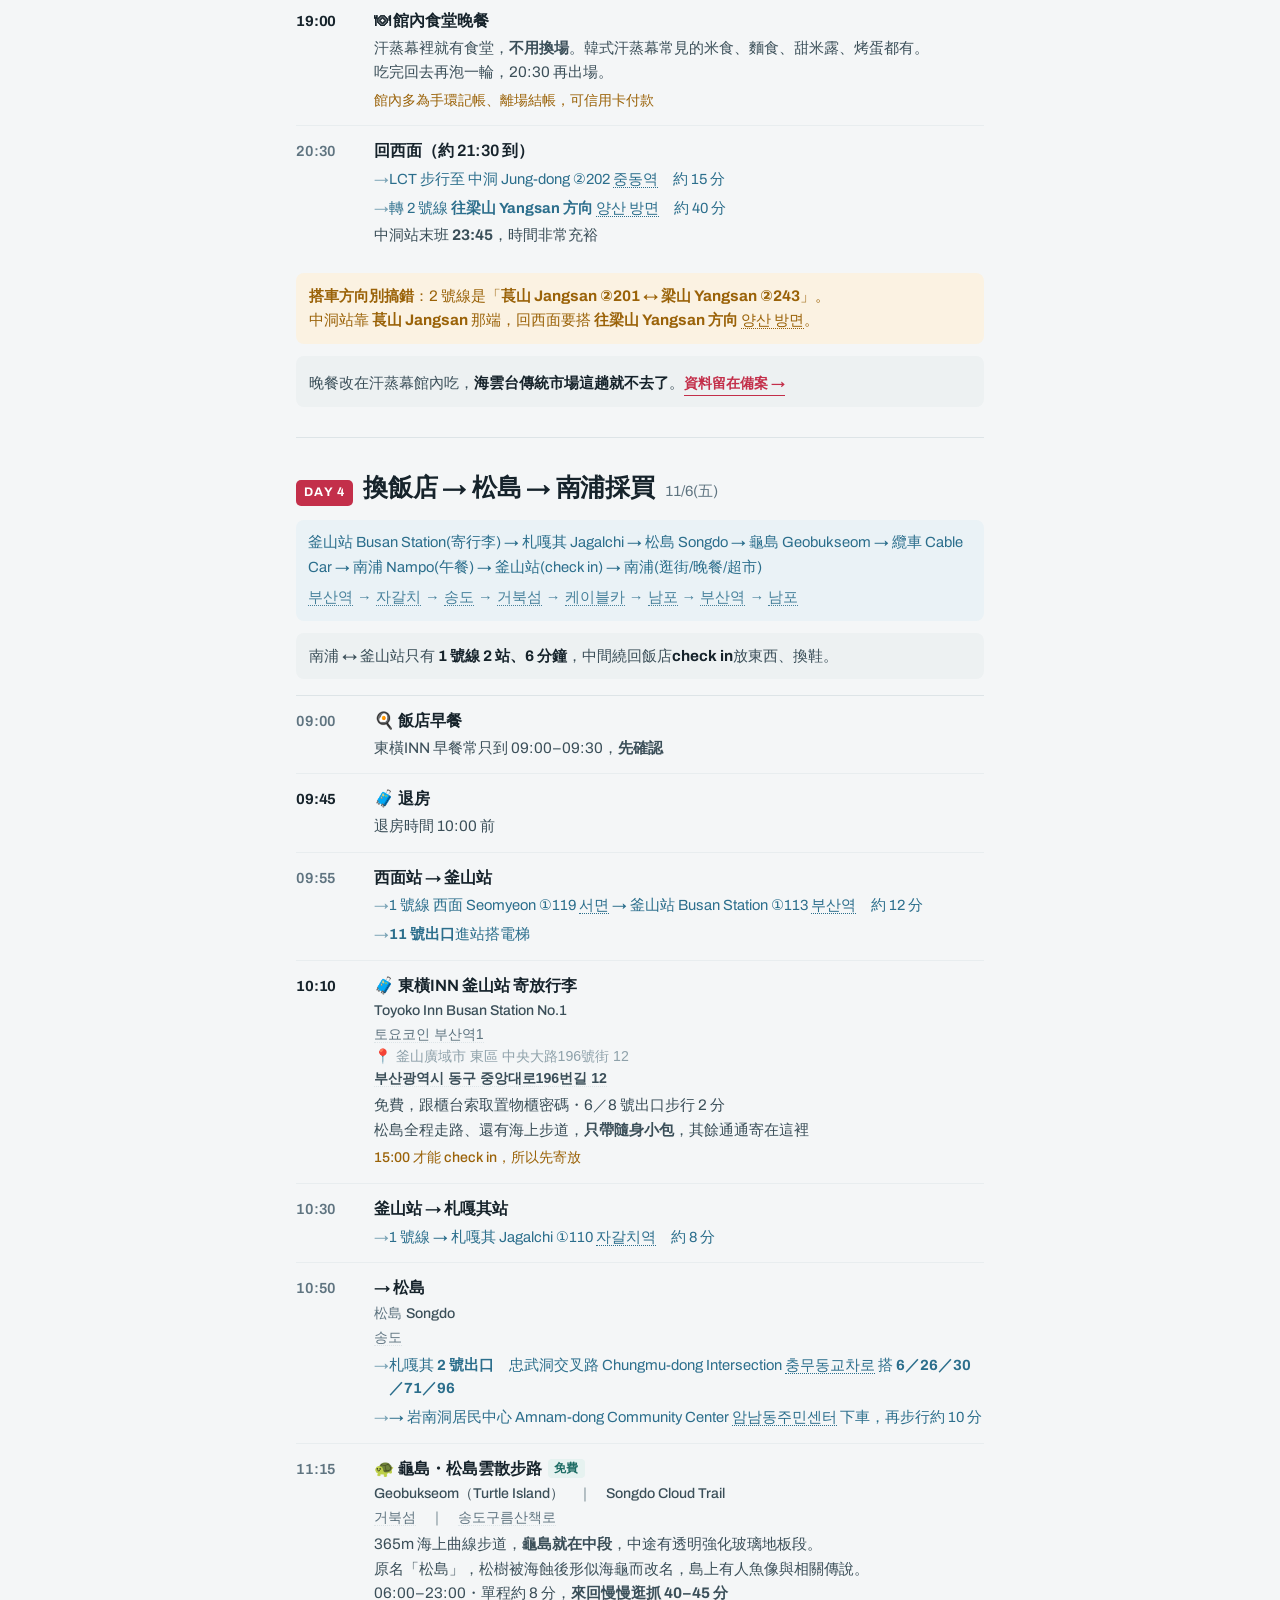
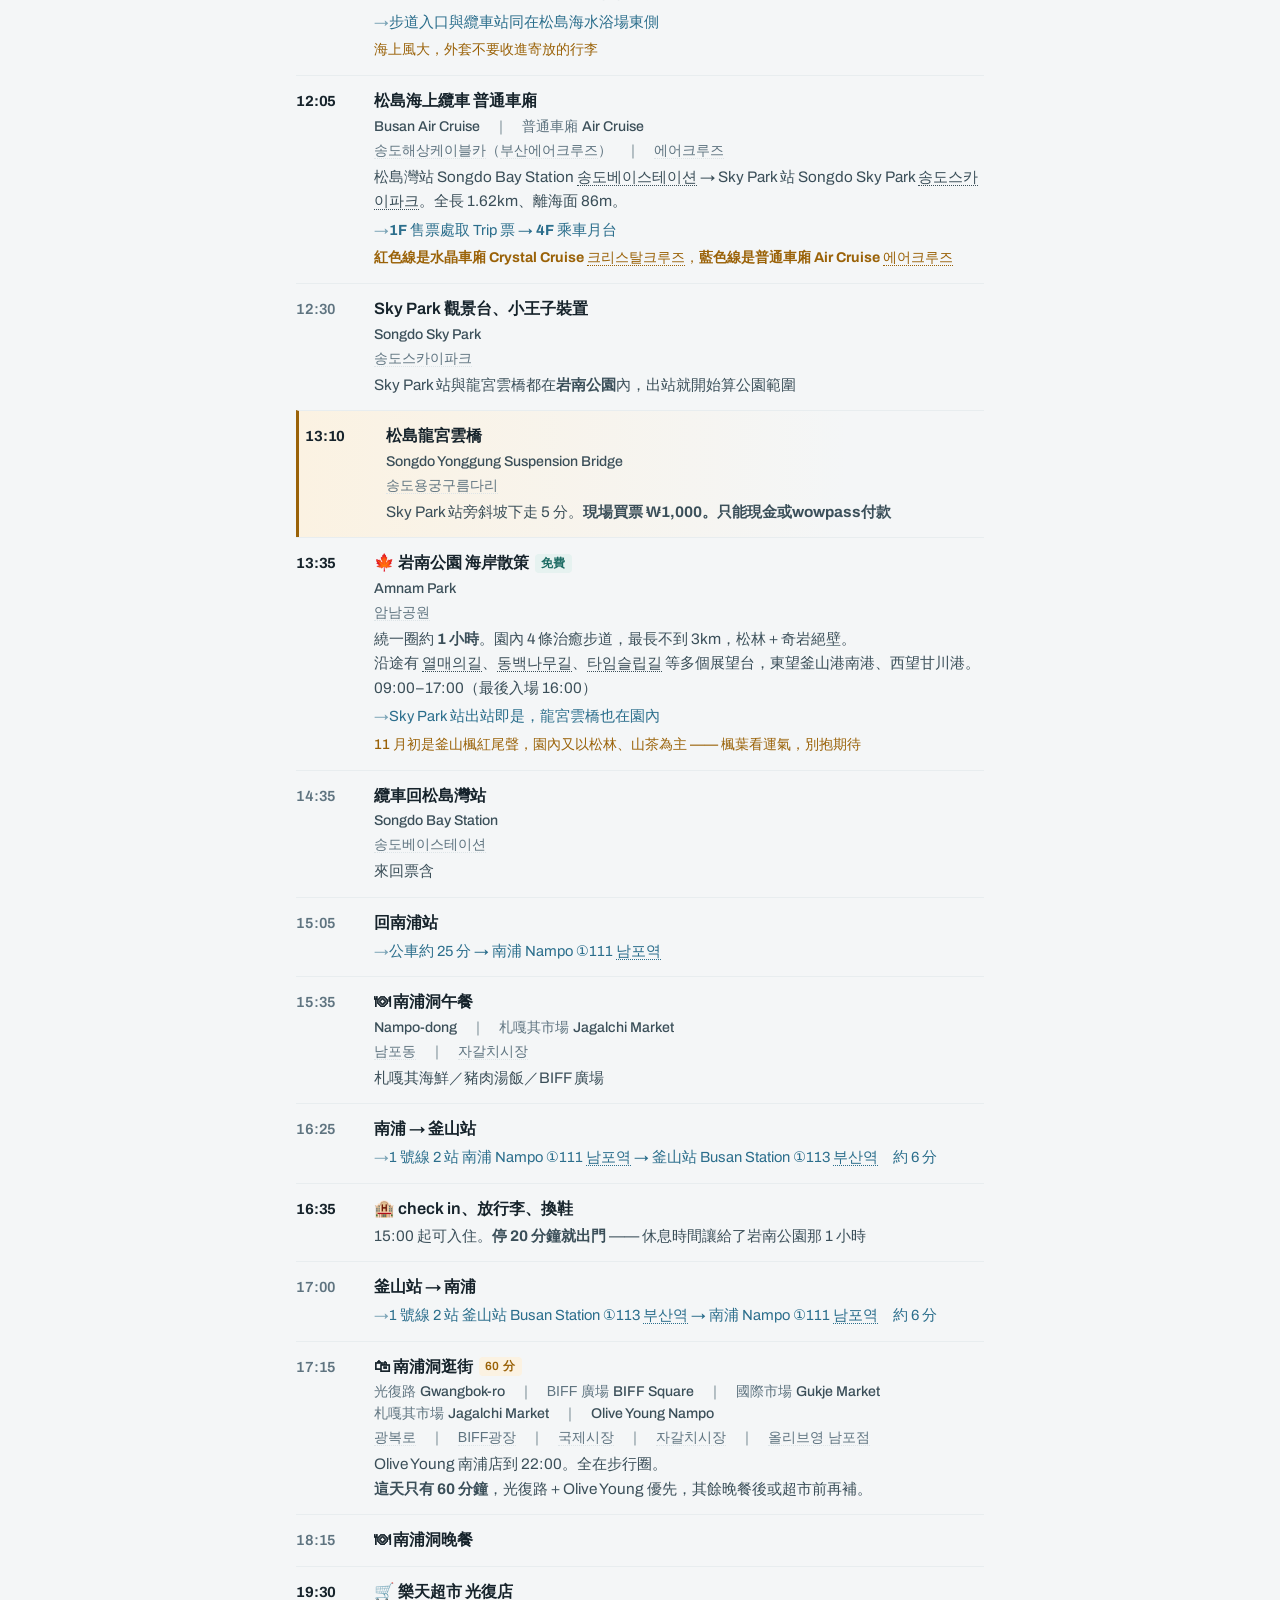
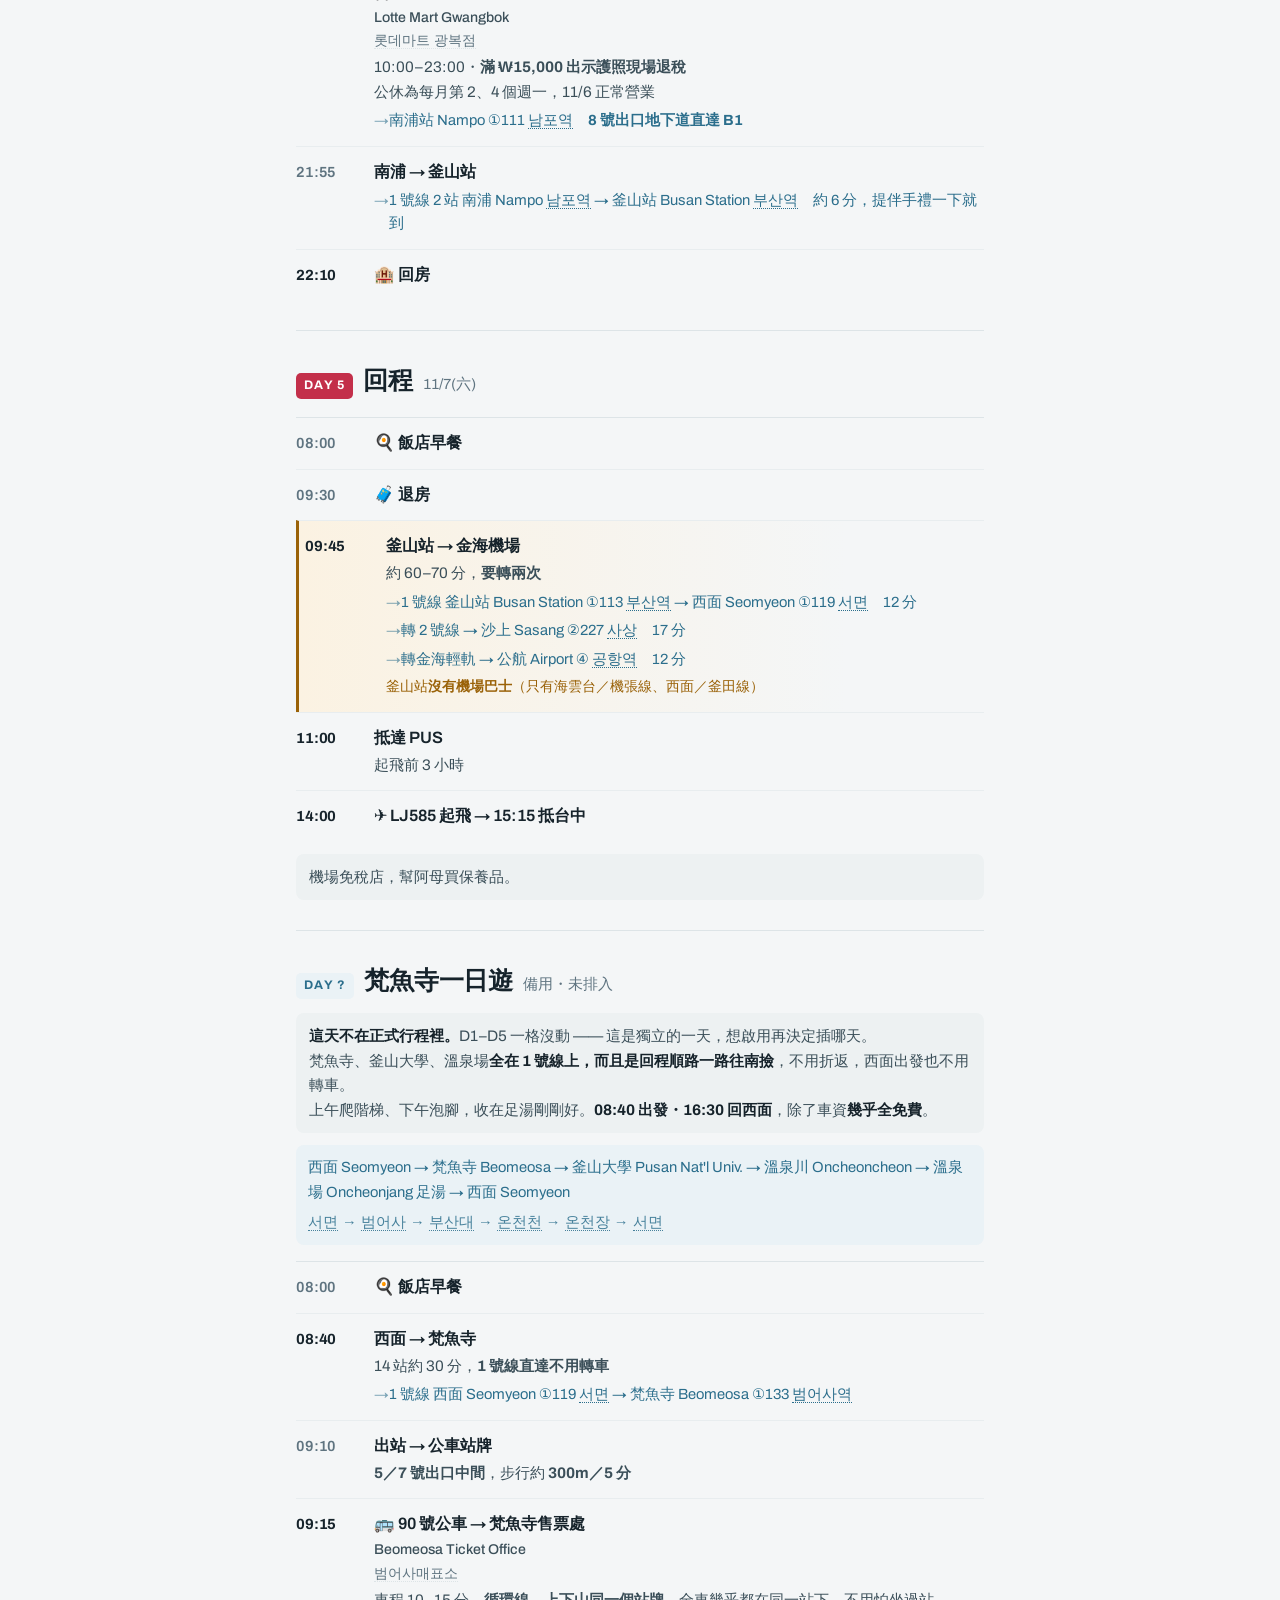
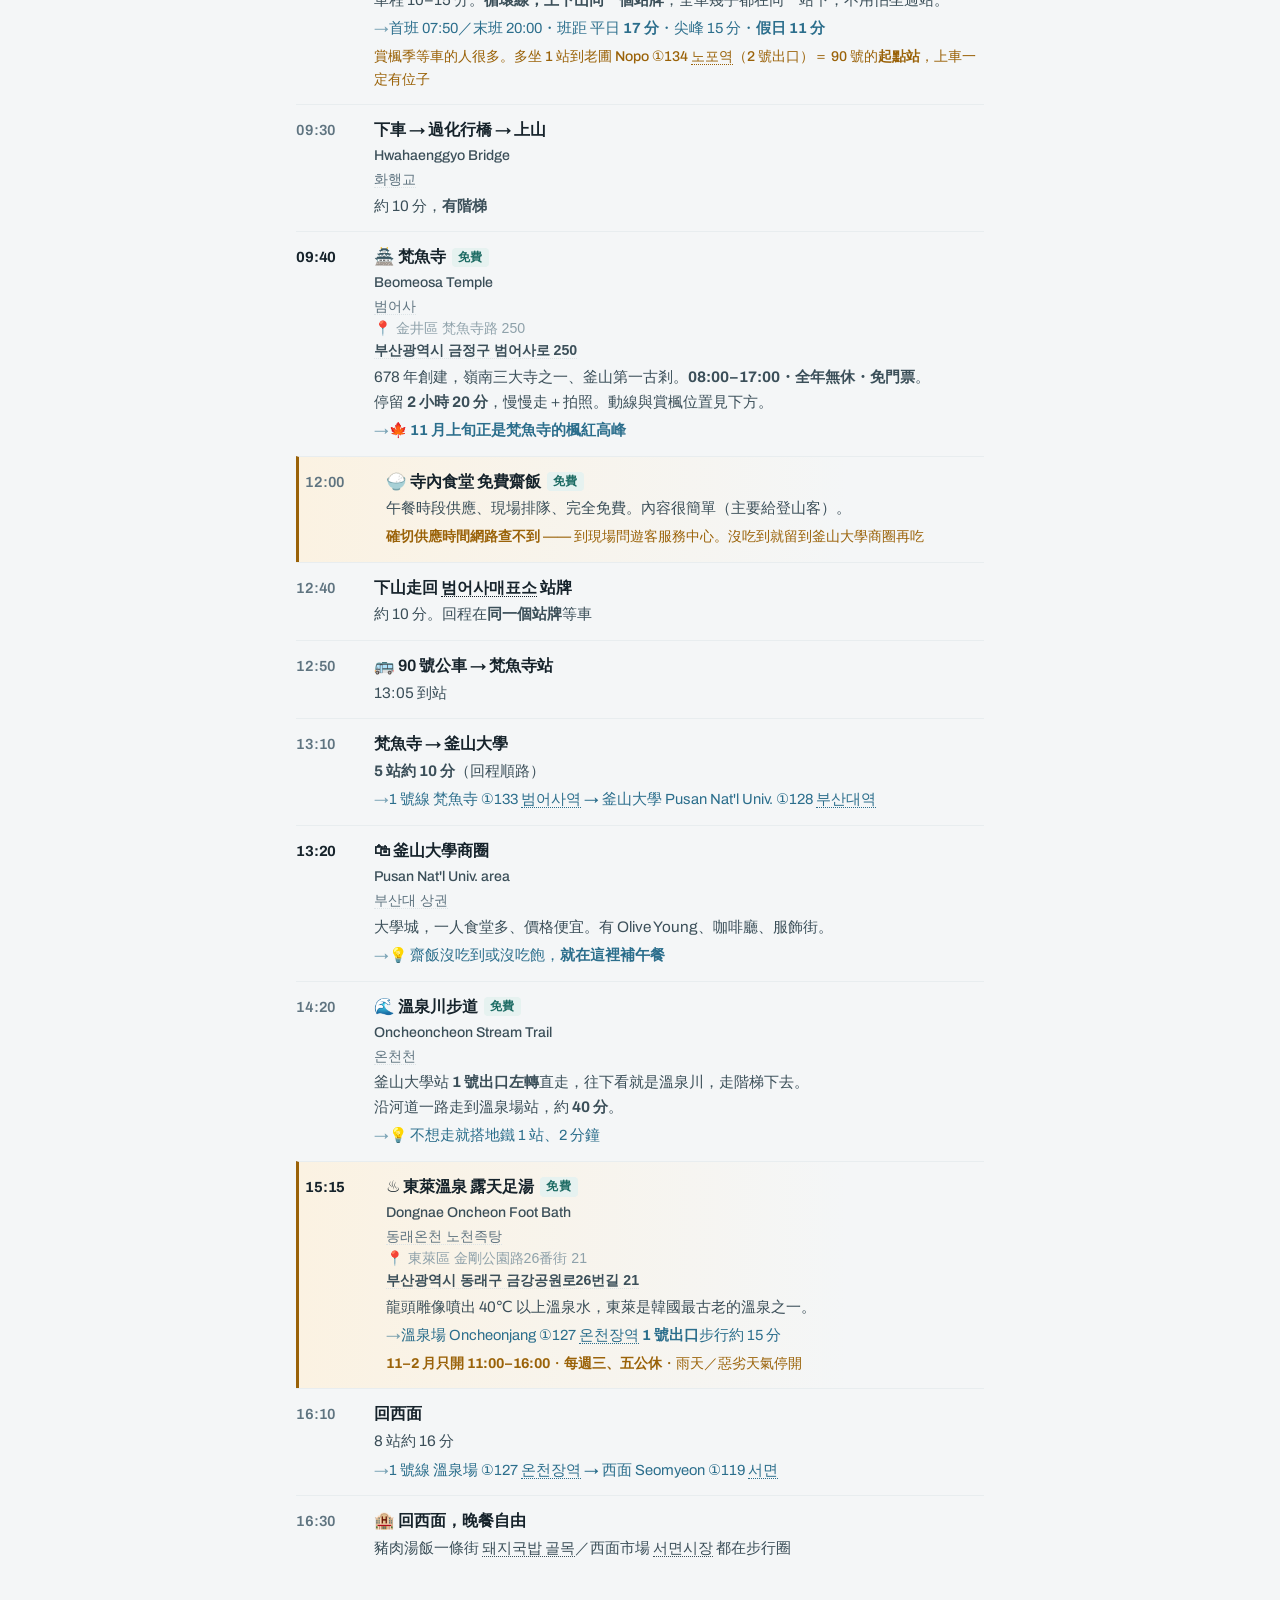
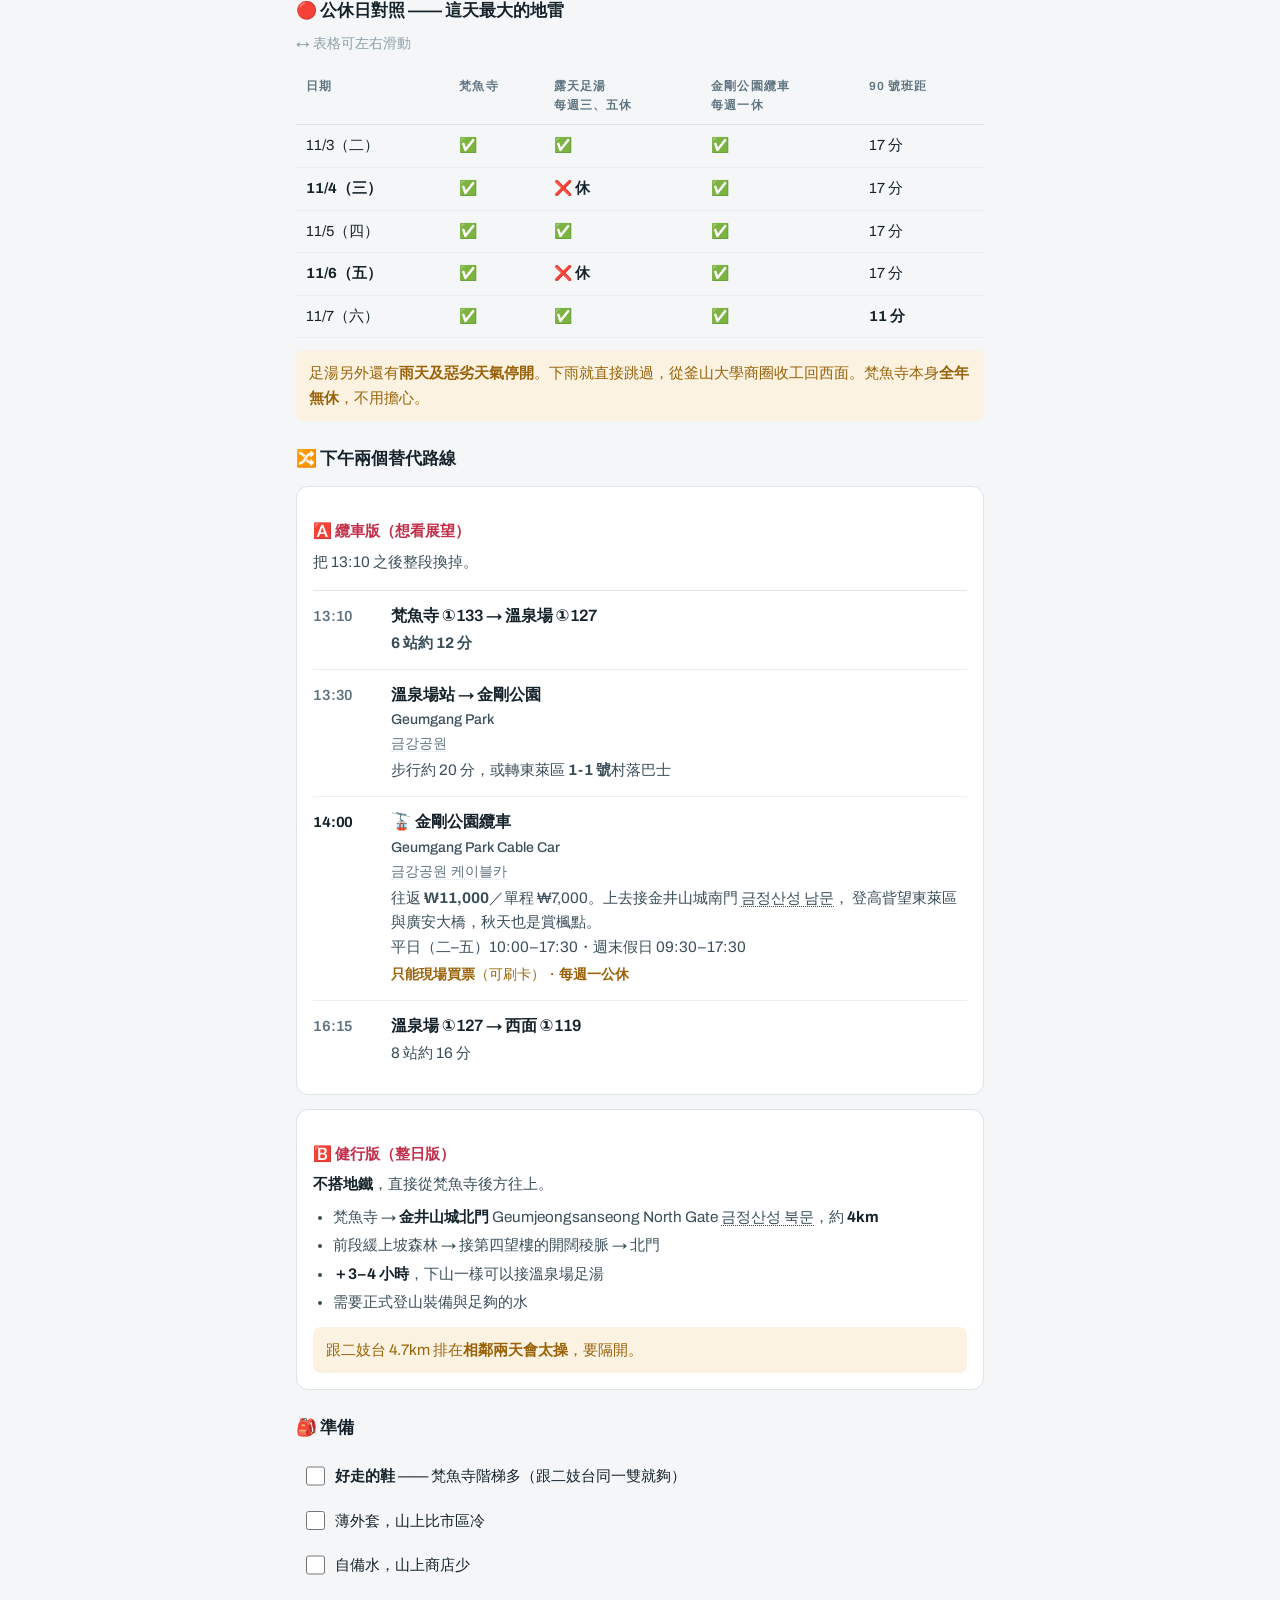
==== commit 18e7b1f8: "[釜山]D加上日期、總覽加上日期" ====
--- a/busan-2026/index.html
+++ b/busan-2026/index.html
@@ -242,6 +242,11 @@
 
     nav a {
       flex: 0 0 auto;
+      display: flex;
+      flex-direction: column;
+      align-items: center;
+      justify-content: center;
+      line-height: 1.2;
       font-family: var(--latin);
       font-size: calc(12.5px * var(--fs));
       font-weight: 600;
@@ -264,6 +269,14 @@
       border-color: var(--camellia)
     }
 
+    nav a .nsub {
+      font-family: var(--font);
+      font-size: calc(10px * var(--fs));
+      font-weight: 500;
+      letter-spacing: 0;
+      opacity: .72;
+    }
+
     /* ---------- overview ---------- */
     section {
       padding-block: 30px;
@@ -297,6 +310,11 @@
       border-radius: 5px;
     }
 
+    .daytag.opt {
+      color: var(--sea);
+      background: var(--sea-soft);
+    }
+
     .dateline {
       font-family: var(--latin);
       font-size: calc(13px * var(--fs));
@@ -351,7 +369,7 @@
 
     .ov a {
       display: grid;
-      grid-template-columns: 46px 1fr;
+      grid-template-columns: 68px 1fr;
       gap: 12px;
       padding: 12px 2px;
       border-bottom: 1px solid var(--line-soft);
@@ -370,6 +388,17 @@
       font-size: calc(13px * var(--fs));
       color: var(--camellia);
       padding-top: 1px
+    }
+
+    .ov .ovdate {
+      display: block;
+      margin-top: 3px;
+      font-family: var(--font);
+      font-weight: 500;
+      font-size: calc(11px * var(--fs));
+      letter-spacing: 0;
+      white-space: nowrap;
+      color: var(--muted);
     }
 
     .ov .t {
@@ -729,7 +758,7 @@
       min-width: 190px
     }
 
-    #names .scrollhint {
+    .scrollhint {
       margin: 8px 0 0;
       font-size: calc(12px * var(--fs));
       color: var(--faint);
@@ -879,11 +908,12 @@
       <div class="navin">
         <a href="#overview">總覽</a>
         <a href="#tickets">門票</a>
-        <a href="#d1">D1</a>
-        <a href="#d2">D2</a>
-        <a href="#d3">D3</a>
-        <a href="#d4">D4</a>
-        <a href="#d5">D5</a>
+        <a href="#d1">D1<span class="nsub">11/3(二)</span></a>
+        <a href="#d2">D2<span class="nsub">11/4(三)</span></a>
+        <a href="#d3">D3<span class="nsub">11/5(四)</span></a>
+        <a href="#d4">D4<span class="nsub">11/6(五)</span></a>
+        <a href="#d5">D5<span class="nsub">11/7(六)</span></a>
+        <a href="#dx">D?</a>
         <a href="#names">對照</a>
         <a href="#check">待確認</a>
         <a href="#backup">備案</a>
@@ -900,17 +930,25 @@
         <h2>五天總覽</h2>
       </div>
       <div class="ov">
-        <a href="#d1"><span class="d">D1</span><span><span class="t">抵達</span>&nbsp;<span class="m">買
+        <a href="#d1"><span class="d">D1<span class="ovdate">11/3(二)</span></span><span><span
+              class="t">抵達</span>&nbsp;<span class="m">買
               T-money、西面覓食</span></span></a>
-        <a href="#d2"><span class="d">D2</span><span><span class="t">健行主場</span>&nbsp;<span class="m">二妓台海岸步道 4.7km →
+        <a href="#d2"><span class="d">D2<span class="ovdate">11/4(三)</span></span><span><span
+              class="t">健行主場</span>&nbsp;<span class="m">二妓台海岸步道
+              4.7km →
               五六島天空步道
               → 慶星大午餐(肚子餓再去) → 回西面</span></span></a>
-        <a href="#d3"><span class="d">D3</span><span><span class="t">海雲台</span>&nbsp;<span class="m">冬柏島 → 鱈魚湯 → 海岸列車 →
+        <a href="#d3"><span class="d">D3<span class="ovdate">11/5(四)</span></span><span><span
+              class="t">海雲台</span>&nbsp;<span class="m">冬柏島 → 鱈魚湯
+              → 海岸列車 →
               海灘散步 →
               足湯看日落</span></span></a>
-        <a href="#d4"><span class="d">D4</span><span><span class="t">換飯店＋採買</span>&nbsp;<span class="m">龜島 → 松島纜車 → 南浦 →
+        <a href="#d4"><span class="d">D4<span class="ovdate">11/6(五)</span></span><span><span
+              class="t">換飯店＋採買</span>&nbsp;<span class="m">龜島 →
+              松島纜車 → 南浦 →
               樂天超市掃貨</span></span></a>
-        <a href="#d5"><span class="d">D5</span><span><span class="t">回程</span>&nbsp;<span class="m">早餐 → 退房 →
+        <a href="#d5"><span class="d">D5<span class="ovdate">11/7(六)</span></span><span><span
+              class="t">回程</span>&nbsp;<span class="m">早餐 → 退房 →
               機場免稅店(幫阿母買)</span></span></a>
       </div>
       <div class="note">
@@ -1025,7 +1063,7 @@
     <!-- ===== DAY 1 ===== -->
     <section id="d1">
       <div class="sechead"><span class="daytag">Day 1</span>
-        <h2>抵達</h2><span class="dateline">11/3 (二)</span>
+        <h2>抵達</h2><span class="dateline">11/3(二)</span>
       </div>
       <div class="tl">
         <div class="row key-row">
@@ -1084,7 +1122,7 @@
     <!-- ===== DAY 2 ===== -->
     <section id="d2">
       <div class="sechead"><span class="daytag">Day 2</span>
-        <h2>二妓台海岸步道 → 五六島</h2><span class="dateline">11/4 (三)</span>
+        <h2>二妓台海岸步道 → 五六島</h2><span class="dateline">11/4(三)</span>
       </div>
       <div class="route">西面 Seomyeon →〔慶星大·釜慶大 Kyungsung Univ. 轉乘〕→ 二妓台入口 Igidae Entrance → 東生末 Dongsaengmal → 海岸步道
         4.7km → 五六島 Oryukdo → 慶星大 Kyungsung Univ. → 西面 Seomyeon
@@ -1250,7 +1288,7 @@
     <!-- ===== DAY 3 ===== -->
     <section id="d3">
       <div class="sechead"><span class="daytag">Day 3</span>
-        <h2>海雲台</h2><span class="dateline">11/5 (四)</span>
+        <h2>海雲台</h2><span class="dateline">11/5(四)</span>
       </div>
       <div class="route">冬柏 Dongbaek → 冬柏島 Dongbaekseom → 海雲台海灘 Haeundae Beach → 尾浦 Mipo／月光嶺 Dalmaji-gil → 青沙浦
         Cheongsapo → 海灘散步 → LCT 汗蒸幕
@@ -1412,7 +1450,7 @@
     <!-- ===== DAY 4 ===== -->
     <section id="d4">
       <div class="sechead"><span class="daytag">Day 4</span>
-        <h2>換飯店 → 松島 → 南浦採買</h2><span class="dateline">11/6 (五)</span>
+        <h2>換飯店 → 松島 → 南浦採買</h2><span class="dateline">11/6(五)</span>
       </div>
       <div class="route">釜山站 Busan Station(寄行李) → 札嘎其 Jagalchi → 松島 Songdo → 龜島 Geobukseom → 纜車 Cable Car → 南浦 Nampo(午餐)
         → 釜山站(check in) → 南浦(逛街/晚餐/超市)
@@ -1638,7 +1676,7 @@
     <!-- ===== DAY 5 ===== -->
     <section id="d5">
       <div class="sechead"><span class="daytag">Day 5</span>
-        <h2>回程</h2><span class="dateline">11/7 (六)</span>
+        <h2>回程</h2><span class="dateline">11/7(六)</span>
       </div>
       <div class="tl">
         <div class="row">
@@ -1680,6 +1718,340 @@
         </div>
       </div>
       <div class="note">機場免稅店，幫阿母買保養品。</div>
+    </section>
+
+    <hr class="rule">
+
+    <!-- ===== DAY ?  (備用・未排入正式行程) ===== -->
+    <section id="dx">
+      <div class="sechead"><span class="daytag opt">Day ?</span>
+        <h2>梵魚寺一日遊</h2><span class="dateline">備用・未排入</span>
+      </div>
+
+      <div class="note"><b>這天不在正式行程裡。</b>D1–D5 一格沒動 —— 這是獨立的一天，想啟用再決定插哪天。<br>
+        梵魚寺、釜山大學、溫泉場<b>全在 1 號線上，而且是回程順路一路往南撿</b>，不用折返，西面出發也不用轉車。<br>
+        上午爬階梯、下午泡腳，收在足湯剛剛好。<b>08:40 出發・16:30 回西面</b>，除了車資<b>幾乎全免費</b>。</div>
+
+      <div class="route">西面 Seomyeon → 梵魚寺 Beomeosa → 釜山大學 Pusan Nat'l Univ. → 溫泉川 Oncheoncheon → 溫泉場 Oncheonjang
+        足湯 → 西面 Seomyeon
+        <div class="route-ko"><span data-copy>서면</span> → <span data-copy>범어사</span> → <span data-copy>부산대</span> →
+          <span data-copy>온천천</span> → <span data-copy>온천장</span> → <span data-copy>서면</span>
+        </div>
+      </div>
+
+      <div class="tl">
+        <div class="row">
+          <div class="time">08:00</div>
+          <div class="what">
+            <div class="h">🍳 飯店早餐</div>
+          </div>
+        </div>
+        <div class="row key-row">
+          <div class="time">08:40</div>
+          <div class="what">
+            <div class="h">西面 → 梵魚寺</div>
+            <div class="d">14 站約 30 分，<b>1 號線直達不用轉車</b></div>
+            <div class="go">1 號線 西面 Seomyeon ①119 <span data-copy>서면</span> → 梵魚寺 Beomeosa ①133 <span
+                data-copy>범어사역</span></div>
+          </div>
+        </div>
+        <div class="row">
+          <div class="time">09:10</div>
+          <div class="what">
+            <div class="h">出站 → 公車站牌</div>
+            <div class="d"><b>5／7 號出口中間</b>，步行約 <b>300m／5 分</b></div>
+          </div>
+        </div>
+        <div class="row key-row">
+          <div class="time">09:15</div>
+          <div class="what">
+            <div class="h">🚌 90 號公車 → 梵魚寺售票處</div>
+            <div class="ko"><span class="en">Beomeosa Ticket Office</span><span class="kr"><span
+                  data-copy>범어사매표소</span></span></div>
+            <div class="d">車程 10–15 分。<b>循環線，上下山同一個站牌</b>，全車幾乎都在同一站下，不用怕坐過站。</div>
+            <div class="go">首班 07:50／末班 20:00・班距 平日 <b>17 分</b>・尖峰 15 分・<b>假日 11 分</b></div>
+            <div class="warnline">賞楓季等車的人很多。多坐 1 站到老圃 Nopo ①134 <span data-copy>노포역</span>（2 號出口）＝ 90
+              號的<b>起點站</b>，上車一定有位子</div>
+          </div>
+        </div>
+        <div class="row">
+          <div class="time">09:30</div>
+          <div class="what">
+            <div class="h">下車 → 過化行橋 → 上山</div>
+            <div class="ko"><span class="en">Hwahaenggyo Bridge</span><span class="kr"><span data-copy>화행교</span></span>
+            </div>
+            <div class="d">約 10 分，<b>有階梯</b></div>
+          </div>
+        </div>
+        <div class="row key-row">
+          <div class="time">09:40</div>
+          <div class="what">
+            <div class="h">🏯 梵魚寺<span class="free">免費</span></div>
+            <div class="ko"><span class="en">Beomeosa Temple</span><span class="kr"><span data-copy>범어사</span></span>
+              <span class="addr">📍 金井區 梵魚寺路 250<br><span data-copy>부산광역시 금정구 범어사로 250</span></span>
+            </div>
+            <div class="d">678 年創建，嶺南三大寺之一、釜山第一古剎。<b>08:00–17:00・全年無休・免門票</b>。<br>
+              停留 <b>2 小時 20 分</b>，慢慢走＋拍照。動線與賞楓位置見下方。</div>
+            <div class="go">🍁 <b>11 月上旬正是梵魚寺的楓紅高峰</b></div>
+          </div>
+        </div>
+        <div class="row pin">
+          <div class="time">12:00</div>
+          <div class="what">
+            <div class="h">🍚 寺內食堂 免費齋飯<span class="free">免費</span></div>
+            <div class="d">午餐時段供應、現場排隊、完全免費。內容很簡單（主要給登山客）。</div>
+            <div class="warnline"><b>確切供應時間網路查不到</b> —— 到現場問遊客服務中心。沒吃到就留到釜山大學商圈再吃</div>
+          </div>
+        </div>
+        <div class="row">
+          <div class="time">12:40</div>
+          <div class="what">
+            <div class="h">下山走回 <span data-copy>범어사매표소</span> 站牌</div>
+            <div class="d">約 10 分。回程在<b>同一個站牌</b>等車</div>
+          </div>
+        </div>
+        <div class="row">
+          <div class="time">12:50</div>
+          <div class="what">
+            <div class="h">🚌 90 號公車 → 梵魚寺站</div>
+            <div class="d">13:05 到站</div>
+          </div>
+        </div>
+        <div class="row">
+          <div class="time">13:10</div>
+          <div class="what">
+            <div class="h">梵魚寺 → 釜山大學</div>
+            <div class="d"><b>5 站約 10 分</b>（回程順路）</div>
+            <div class="go">1 號線 梵魚寺 ①133 <span data-copy>범어사역</span> → 釜山大學 Pusan Nat'l Univ. ①128 <span
+                data-copy>부산대역</span></div>
+          </div>
+        </div>
+        <div class="row key-row">
+          <div class="time">13:20</div>
+          <div class="what">
+            <div class="h">🛍 釜山大學商圈</div>
+            <div class="ko"><span class="en">Pusan Nat'l Univ. area</span><span class="kr"><span data-copy>부산대
+                  상권</span></span></div>
+            <div class="d">大學城，一人食堂多、價格便宜。有 Olive Young、咖啡廳、服飾街。</div>
+            <div class="go">💡 齋飯沒吃到或沒吃飽，<b>就在這裡補午餐</b></div>
+          </div>
+        </div>
+        <div class="row">
+          <div class="time">14:20</div>
+          <div class="what">
+            <div class="h">🌊 溫泉川步道<span class="free">免費</span></div>
+            <div class="ko"><span class="en">Oncheoncheon Stream Trail</span><span class="kr"><span
+                  data-copy>온천천</span></span></div>
+            <div class="d">釜山大學站 <b>1 號出口左轉</b>直走，往下看就是溫泉川，走階梯下去。<br>
+              沿河道一路走到溫泉場站，約 <b>40 分</b>。</div>
+            <div class="go">💡 不想走就搭地鐵 1 站、2 分鐘</div>
+          </div>
+        </div>
+        <div class="row key-row pin">
+          <div class="time">15:15</div>
+          <div class="what">
+            <div class="h">♨️ 東萊溫泉 露天足湯<span class="free">免費</span></div>
+            <div class="ko"><span class="en">Dongnae Oncheon Foot Bath</span><span class="kr"><span data-copy>동래온천
+                  노천족탕</span></span>
+              <span class="addr">📍 東萊區 金剛公園路26番街 21<br><span data-copy>부산광역시 동래구 금강공원로26번길 21</span></span>
+            </div>
+            <div class="d">龍頭雕像噴出 40℃ 以上溫泉水，東萊是韓國最古老的溫泉之一。</div>
+            <div class="go">溫泉場 Oncheonjang ①127 <span data-copy>온천장역</span> <b>1 號出口</b>步行約 15 分</div>
+            <div class="warnline"><b>11–2 月只開 11:00–16:00</b>・<b>每週三、五公休</b>・雨天／惡劣天氣停開</div>
+          </div>
+        </div>
+        <div class="row">
+          <div class="time">16:10</div>
+          <div class="what">
+            <div class="h">回西面</div>
+            <div class="d">8 站約 16 分</div>
+            <div class="go">1 號線 溫泉場 ①127 <span data-copy>온천장역</span> → 西面 Seomyeon ①119 <span data-copy>서면</span></div>
+          </div>
+        </div>
+        <div class="row">
+          <div class="time">16:30</div>
+          <div class="what">
+            <div class="h">🏨 回西面，晚餐自由</div>
+            <div class="d">豬肉湯飯一條街 <span data-copy>돼지국밥 골목</span>／西面市場 <span data-copy>서면시장</span> 都在步行圈</div>
+          </div>
+        </div>
+      </div>
+
+      <h3 style="margin:24px 0 0;font-size:calc(15px * var(--fs))">🔴 公休日對照 —— 這天最大的地雷</h3>
+      <p class="scrollhint">↔ 表格可左右滑動</p>
+      <div class="tscroll">
+        <table>
+          <thead>
+            <tr>
+              <th>日期</th>
+              <th>梵魚寺</th>
+              <th>露天足湯<br>每週三、五休</th>
+              <th>金剛公園纜車<br>每週一休</th>
+              <th>90 號班距</th>
+            </tr>
+          </thead>
+          <tbody>
+            <tr>
+              <td>11/3（二）</td>
+              <td>✅</td>
+              <td>✅</td>
+              <td>✅</td>
+              <td>17 分</td>
+            </tr>
+            <tr>
+              <td><b>11/4（三）</b></td>
+              <td>✅</td>
+              <td><b>❌ 休</b></td>
+              <td>✅</td>
+              <td>17 分</td>
+            </tr>
+            <tr>
+              <td>11/5（四）</td>
+              <td>✅</td>
+              <td>✅</td>
+              <td>✅</td>
+              <td>17 分</td>
+            </tr>
+            <tr>
+              <td><b>11/6（五）</b></td>
+              <td>✅</td>
+              <td><b>❌ 休</b></td>
+              <td>✅</td>
+              <td>17 分</td>
+            </tr>
+            <tr>
+              <td>11/7（六）</td>
+              <td>✅</td>
+              <td>✅</td>
+              <td>✅</td>
+              <td><b>11 分</b></td>
+            </tr>
+          </tbody>
+        </table>
+      </div>
+      <div class="note warn">足湯另外還有<b>雨天及惡劣天氣停開</b>。下雨就直接跳過，從釜山大學商圈收工回西面。梵魚寺本身<b>全年無休</b>，不用擔心。</div>
+
+      <h3 style="margin:24px 0 0;font-size:calc(15px * var(--fs))">🔀 下午兩個替代路線</h3>
+
+      <div class="card">
+        <h4>🅰️ 纜車版（想看展望）</h4>
+        <p>把 13:10 之後整段換掉。</p>
+        <div class="tl">
+          <div class="row">
+            <div class="time">13:10</div>
+            <div class="what">
+              <div class="h">梵魚寺 ①133 → 溫泉場 ①127</div>
+              <div class="d"><b>6 站約 12 分</b></div>
+            </div>
+          </div>
+          <div class="row">
+            <div class="time">13:30</div>
+            <div class="what">
+              <div class="h">溫泉場站 → 金剛公園</div>
+              <div class="ko"><span class="en">Geumgang Park</span><span class="kr"><span data-copy>금강공원</span></span>
+              </div>
+              <div class="d">步行約 20 分，或轉東萊區 <b>1-1 號</b>村落巴士</div>
+            </div>
+          </div>
+          <div class="row key-row">
+            <div class="time">14:00</div>
+            <div class="what">
+              <div class="h">🚡 金剛公園纜車</div>
+              <div class="ko"><span class="en">Geumgang Park Cable Car</span><span class="kr"><span data-copy>금강공원
+                    케이블카</span></span></div>
+              <div class="d">往返 <b>₩11,000</b>／單程 ₩7,000。上去接金井山城南門 <span data-copy>금정산성 남문</span>，
+                登高眥望東萊區與廣安大橋，秋天也是賞楓點。<br>
+                平日（二–五）10:00–17:30・週末假日 09:30–17:30</div>
+              <div class="warnline"><b>只能現場買票</b>（可刷卡）・<b>每週一公休</b></div>
+            </div>
+          </div>
+          <div class="row">
+            <div class="time">16:15</div>
+            <div class="what">
+              <div class="h">溫泉場 ①127 → 西面 ①119</div>
+              <div class="d">8 站約 16 分</div>
+            </div>
+          </div>
+        </div>
+      </div>
+
+      <div class="card">
+        <h4>🅱️ 健行版（整日版）</h4>
+        <p><b>不搭地鐵</b>，直接從梵魚寺後方往上。</p>
+        <ul>
+          <li>梵魚寺 → <b>金井山城北門</b> Geumjeongsanseong North Gate <span data-copy>금정산성 북문</span>，約 <b>4km</b></li>
+          <li>前段緩上坡森林 → 接第四望樓的開闊稜脈 → 北門</li>
+          <li><b>＋3–4 小時</b>，下山一樣可以接溫泉場足湯</li>
+          <li>需要正式登山裝備與足夠的水</li>
+        </ul>
+        <div class="note warn">跟二妓台 4.7km 排在<b>相鄰兩天會太操</b>，要隔開。</div>
+      </div>
+
+      <h3 style="margin:24px 0 0;font-size:calc(15px * var(--fs))">🎒 準備</h3>
+      <div class="checks" data-store="beomeo">
+        <label class="chk"><input type="checkbox" id="beomeo-1"><span><b>好走的鞋</b> —— 梵魚寺階梯多（跟二妓台同一雙就夠）</span></label>
+        <label class="chk"><input type="checkbox" id="beomeo-2"><span>薄外套，山上比市區冷</span></label>
+        <label class="chk"><input type="checkbox" id="beomeo-3"><span>自備水，山上商店少</span></label>
+        <label class="chk"><input type="checkbox" id="beomeo-4"><span><b>小毛巾</b>（要泡足湯的話，現場不提供）</span></label>
+        <label class="chk"><input type="checkbox" id="beomeo-5"><span>上山前先在遊客服務中心上廁所</span></label>
+        <label class="chk"><input type="checkbox" id="beomeo-6"><span>Naver Map 離線存好「<span data-copy>범어사역</span> → <span
+              data-copy>범어사</span>」與「<span data-copy>온천장역</span> → <span data-copy>동래온천 노천족탕</span>」</span></label>
+        <label class="chk"><input type="checkbox" id="beomeo-7"><span>走纜車版要帶卡（現場刷卡），其餘全程免費</span></label>
+        <label class="chk"><input type="checkbox" id="beomeo-8"><span>行動電源</span></label>
+      </div>
+
+      <h3 style="margin:24px 0 0;font-size:calc(15px * var(--fs))">🚶 寺內動線</h3>
+      <div class="tl">
+        <div class="row">
+          <div class="time">起點</div>
+          <div class="what">
+            <div class="h">下車 → 化行橋 <span data-copy>화행교</span></div>
+          </div>
+        </div>
+        <div class="row key-row">
+          <div class="time">一柱門</div>
+          <div class="what">
+            <div class="h">曹溪門 <span data-copy>조계문</span></div>
+            <div class="d">梵魚寺最知名地標 —— <b>遠山楓紅的畫面都在這</b></div>
+          </div>
+        </div>
+        <div class="row">
+          <div class="time">天王門</div>
+          <div class="what">
+            <div class="h"><span data-copy>천왕문</span>（四大天王）</div>
+          </div>
+        </div>
+        <div class="row">
+          <div class="time">不二門</div>
+          <div class="what">
+            <div class="h"><span data-copy>불이문</span></div>
+            <div class="d">🍁 <b>這段往上的階梯是賞楓重點</b></div>
+          </div>
+        </div>
+        <div class="row key-row">
+          <div class="time">大雄殿</div>
+          <div class="what">
+            <div class="h"><span data-copy>대웅전</span></div>
+            <div class="d">寺院中心。三層石塔 <span data-copy>삼층석탑</span>、鐘樓 <span data-copy>종루</span> 都在旁邊</div>
+          </div>
+        </div>
+        <div class="row">
+          <div class="time">側邊</div>
+          <div class="what">
+            <div class="h">地藏殿 <span data-copy>지장전</span>／羅漢殿 <span data-copy>나한전</span></div>
+            <div class="d">🍁 <b>楓紅顏色最明顯</b></div>
+          </div>
+        </div>
+        <div class="row">
+          <div class="time">下山</div>
+          <div class="what">
+            <div class="h">折回曹溪門 → 遊客服務中心 → 下山</div>
+          </div>
+        </div>
+      </div>
+      <div class="note"><b>小東西別錯過</b>：泉水許願點、堆石頭許願區、屋簷下的<b>魚形風鈴</b>（寺名「梵魚」的由來）。</div>
+      <div class="note warn"><b>殿內不拍照、需脫鞋</b>，遇到法會進行中請繞道。佛教大學區域<b>部分禁止進入</b>，看到告示就別往裡走。<br>
+        回程公車<b>班距最長 17 分鐘</b> —— 要接後面行程的話預留 20 分緩衝。楓況每年浮動，出發前查當週的 <span data-copy>단풍 현황</span>。</div>
     </section>
 
     <hr class="rule">
